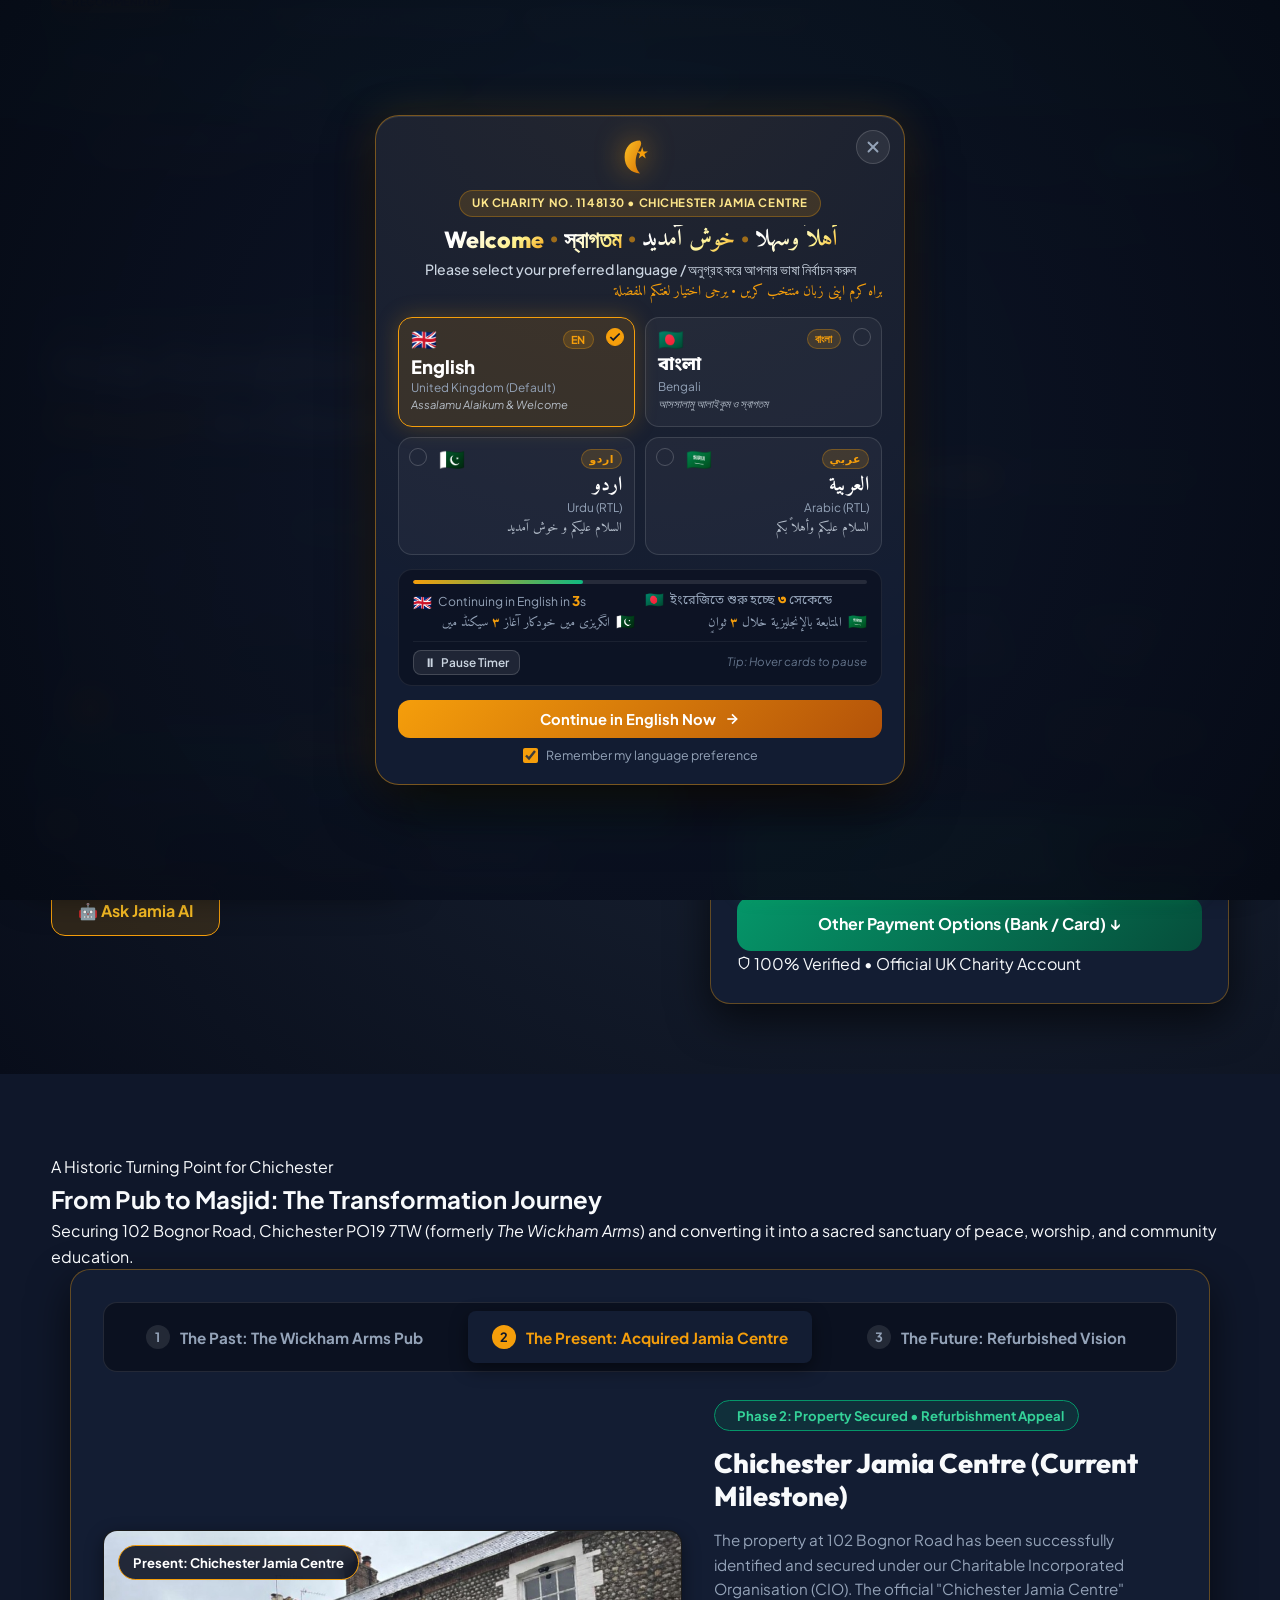
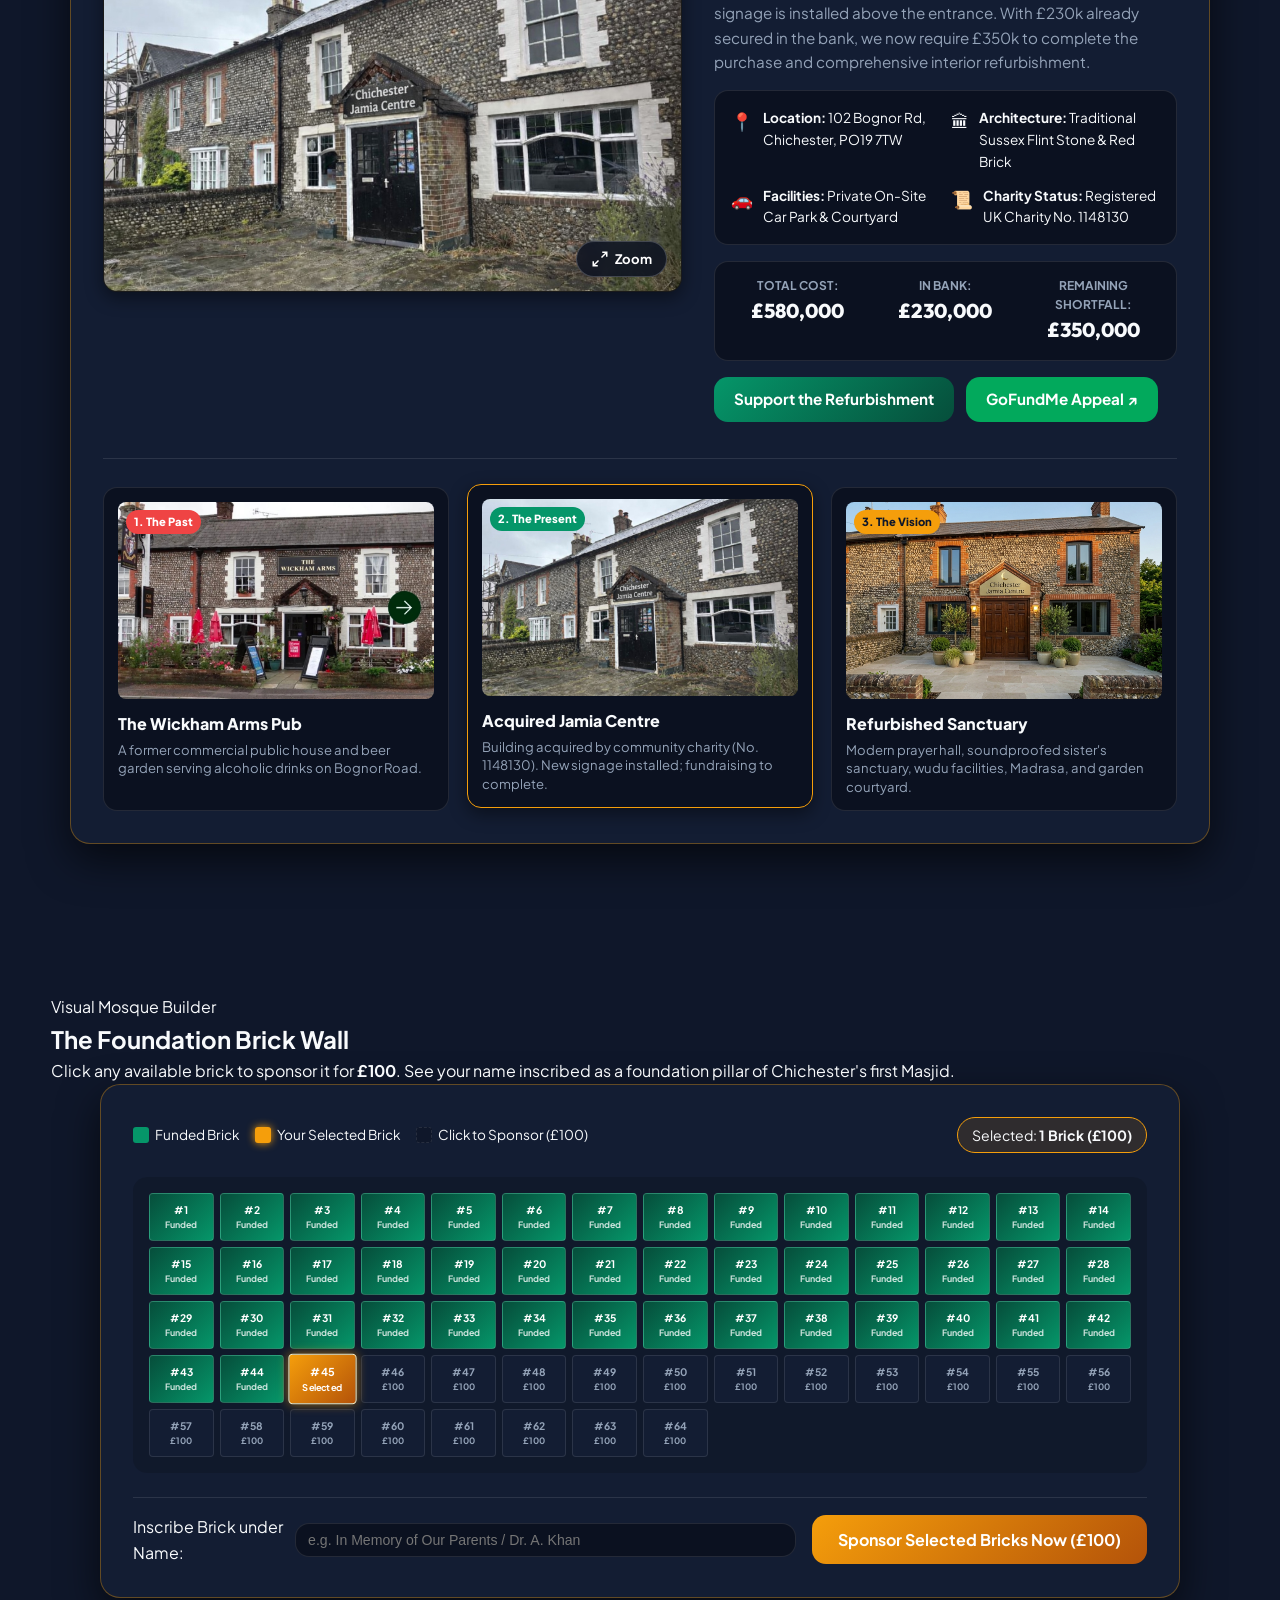
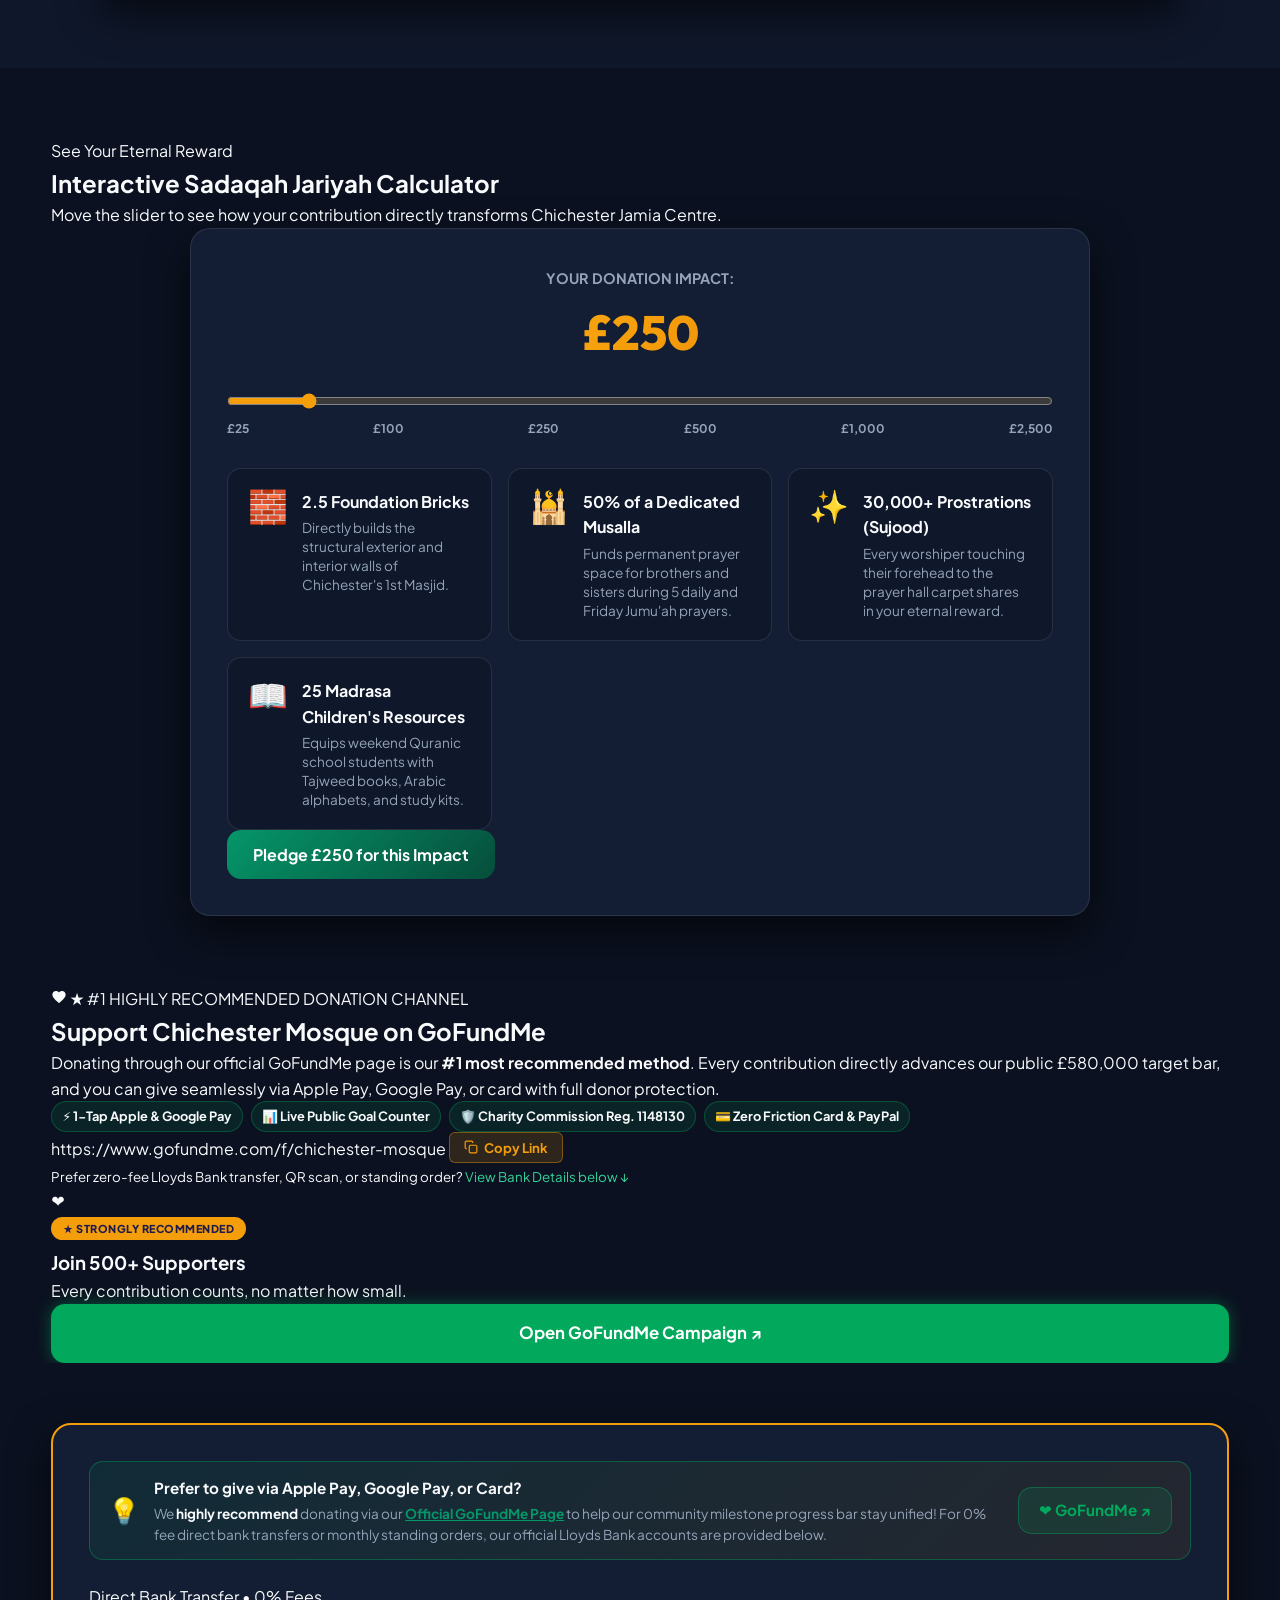
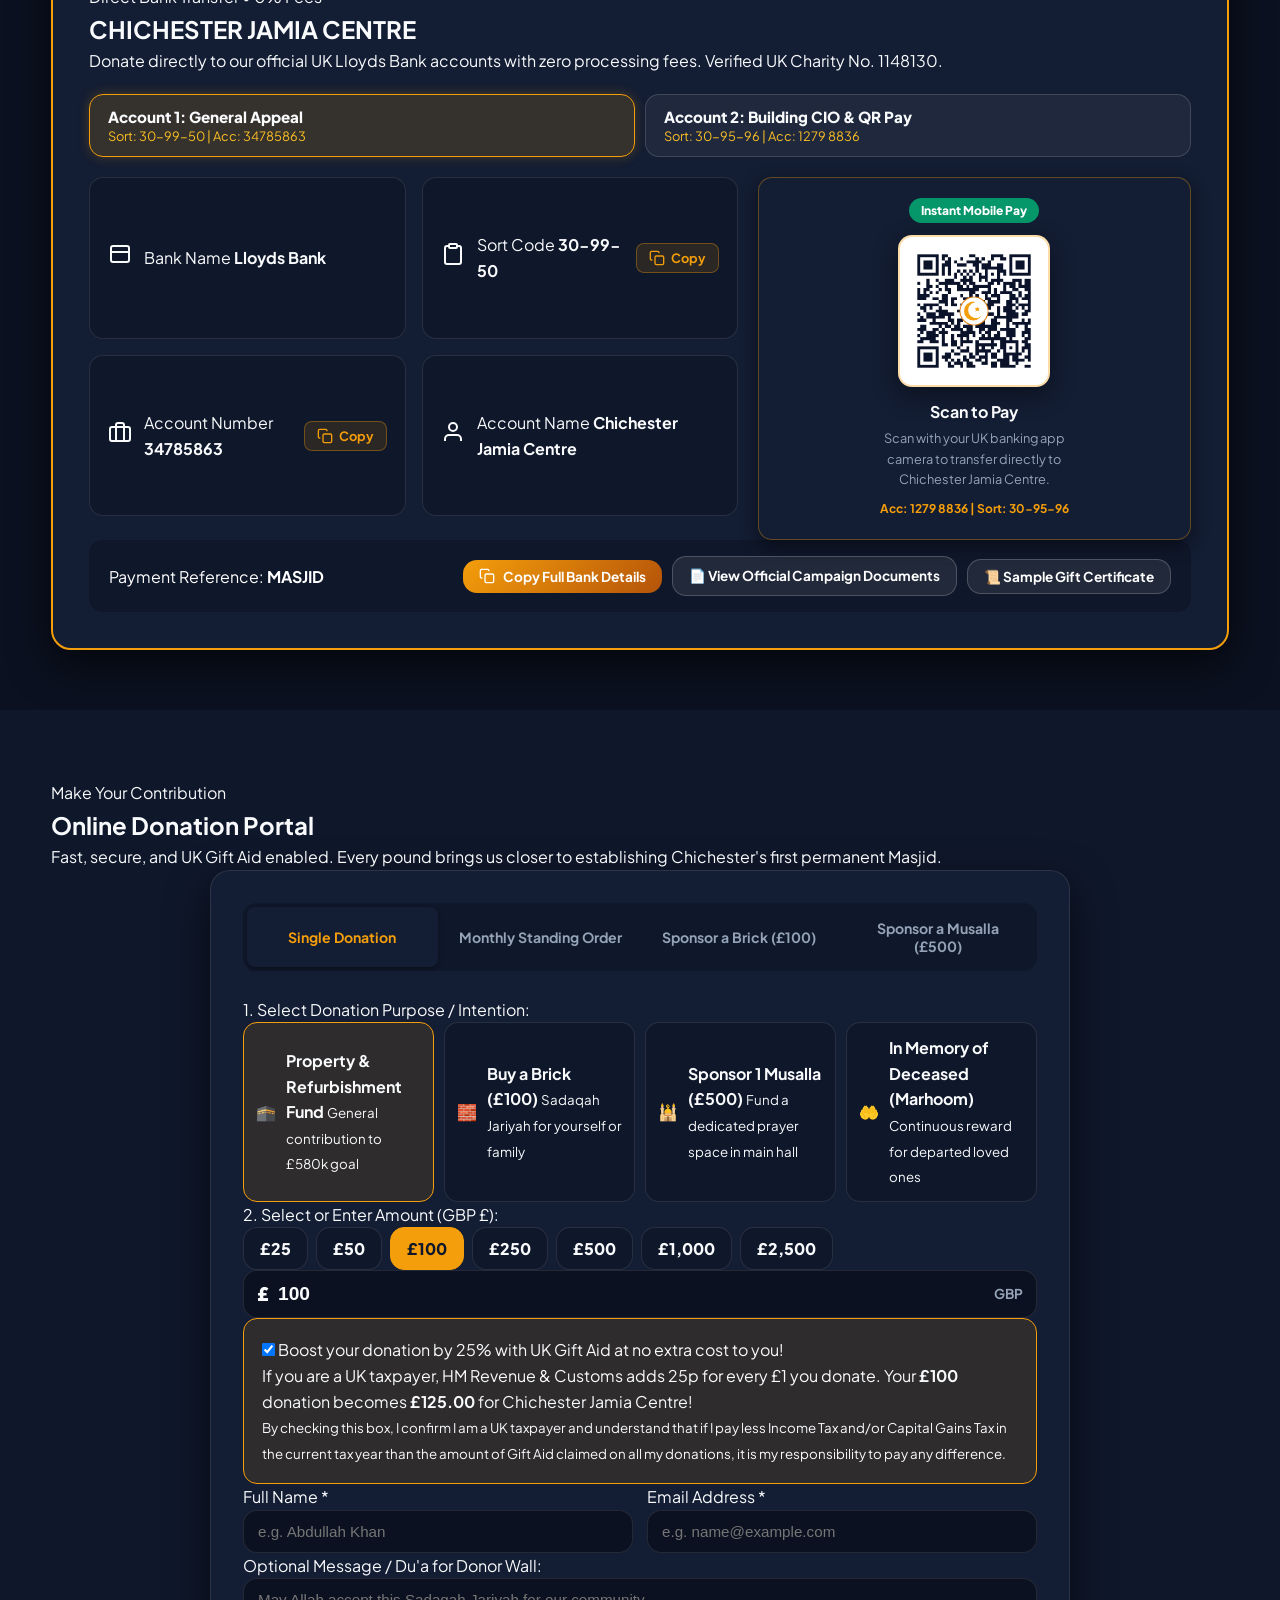
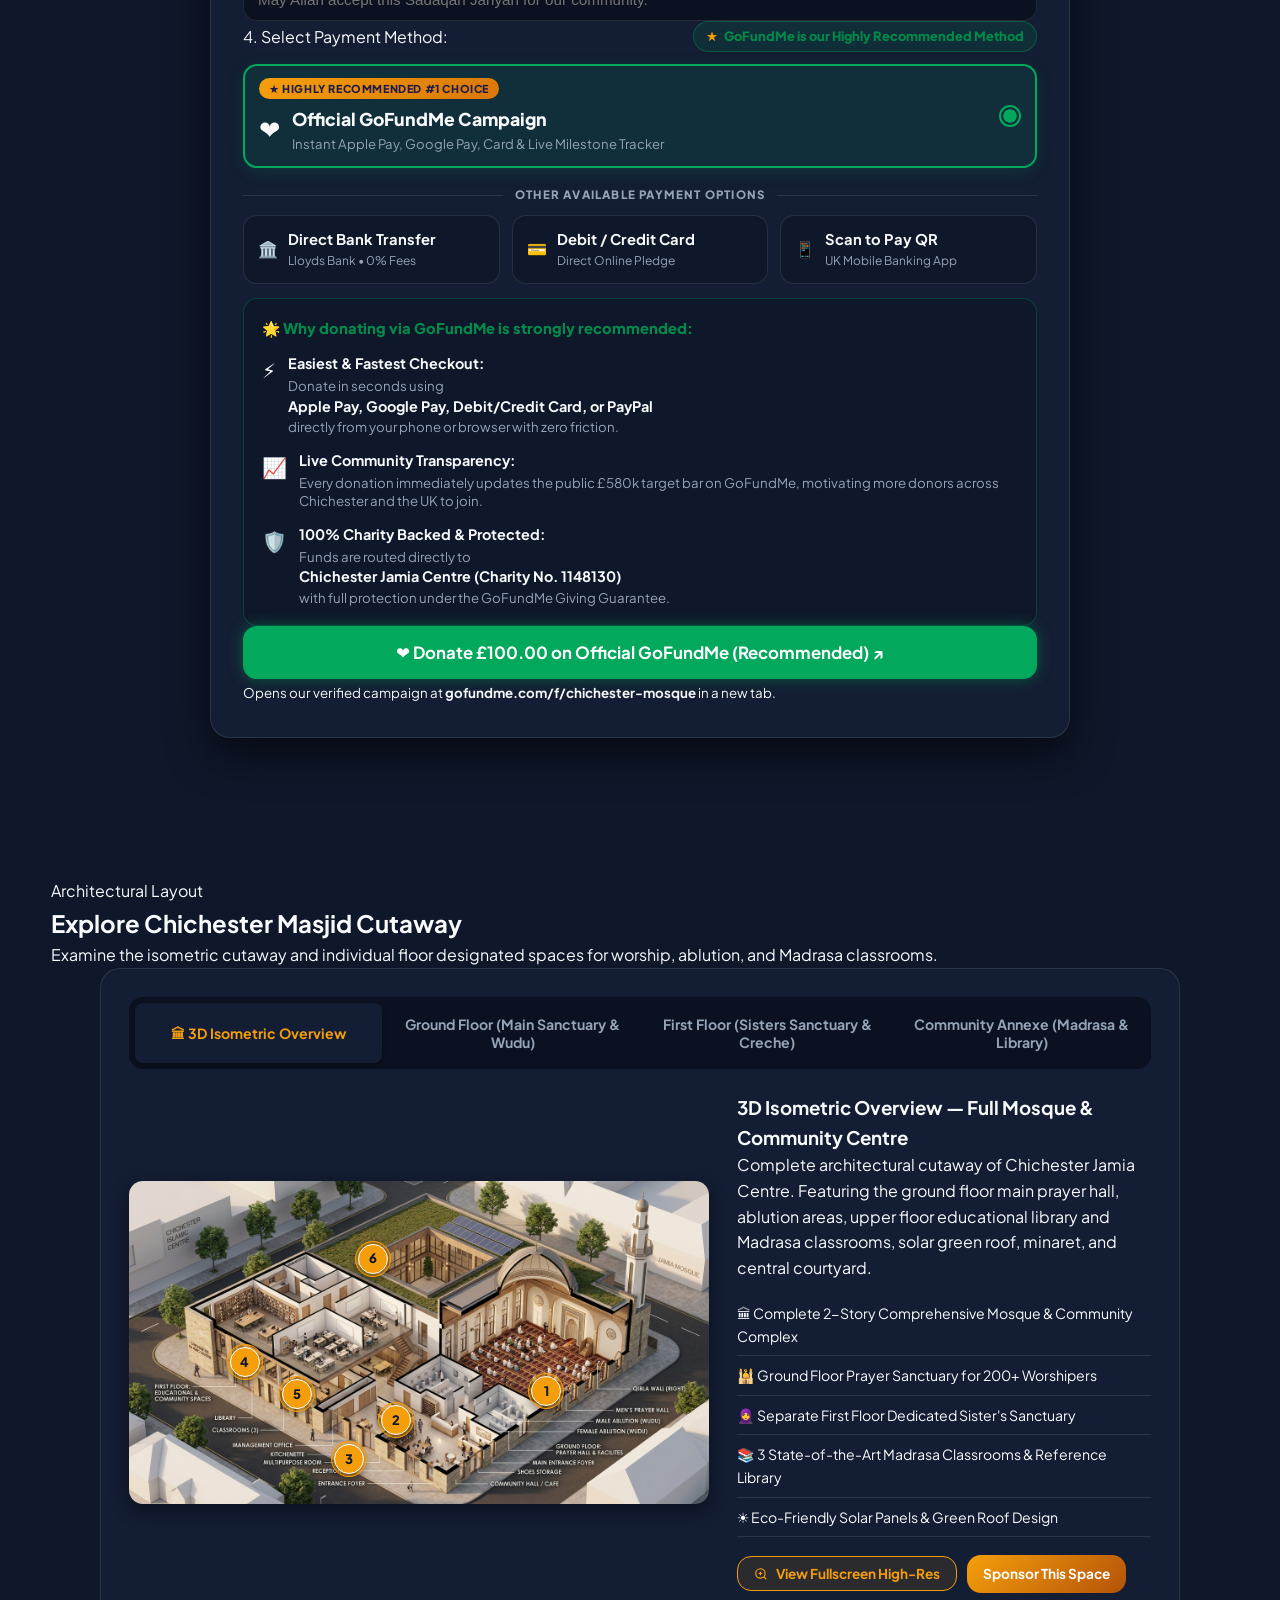
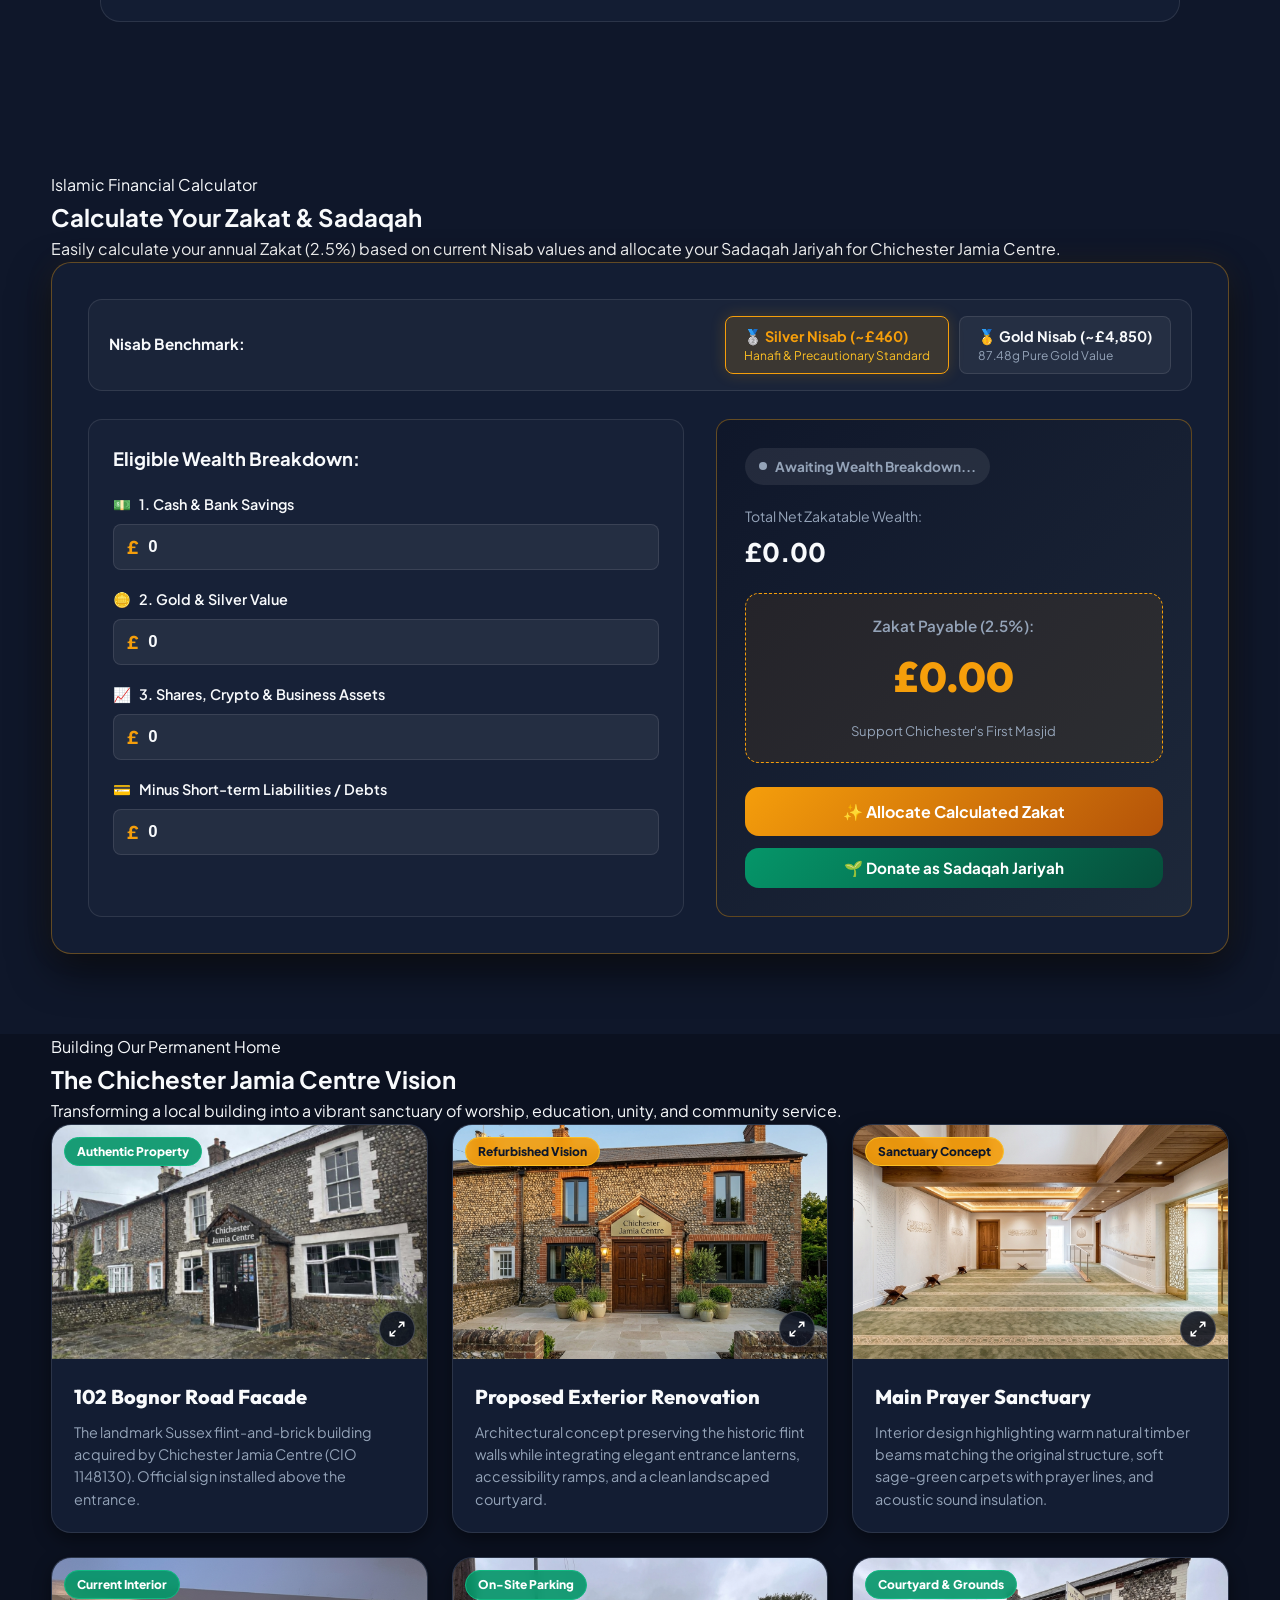
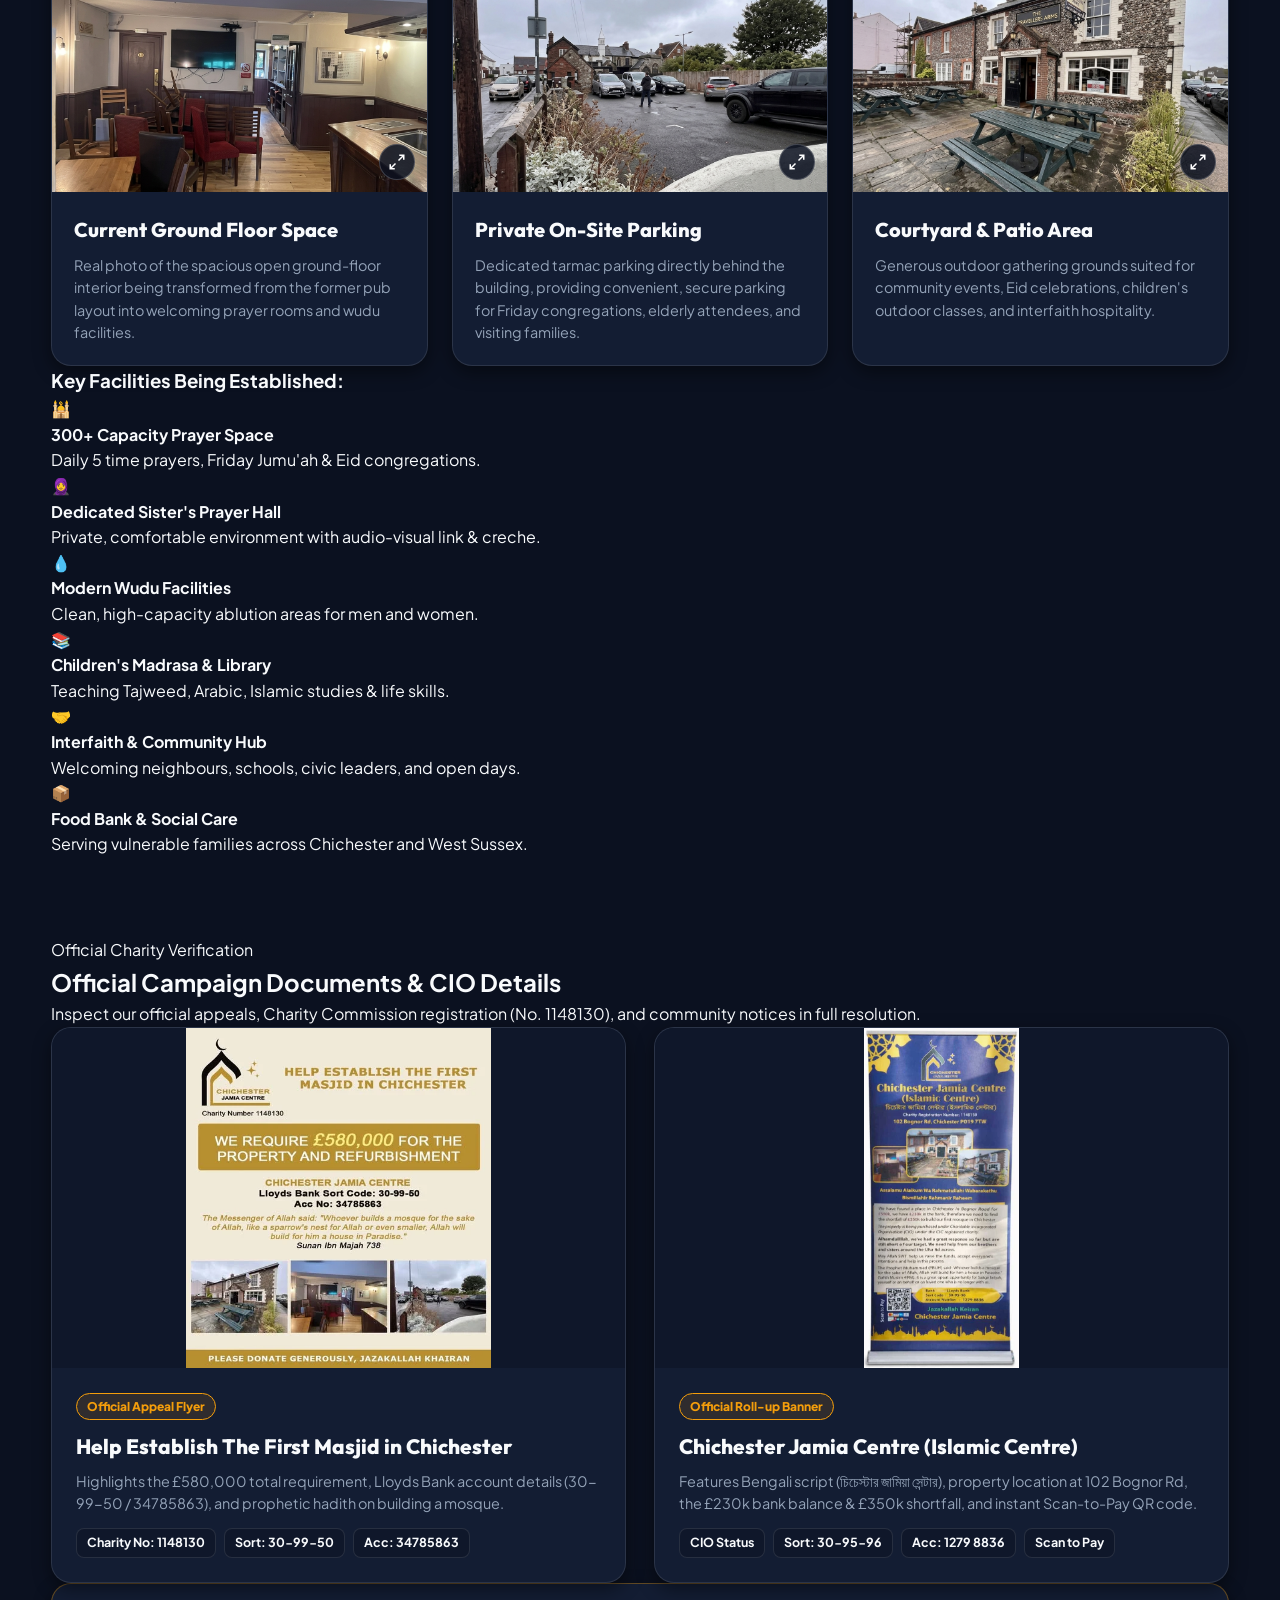
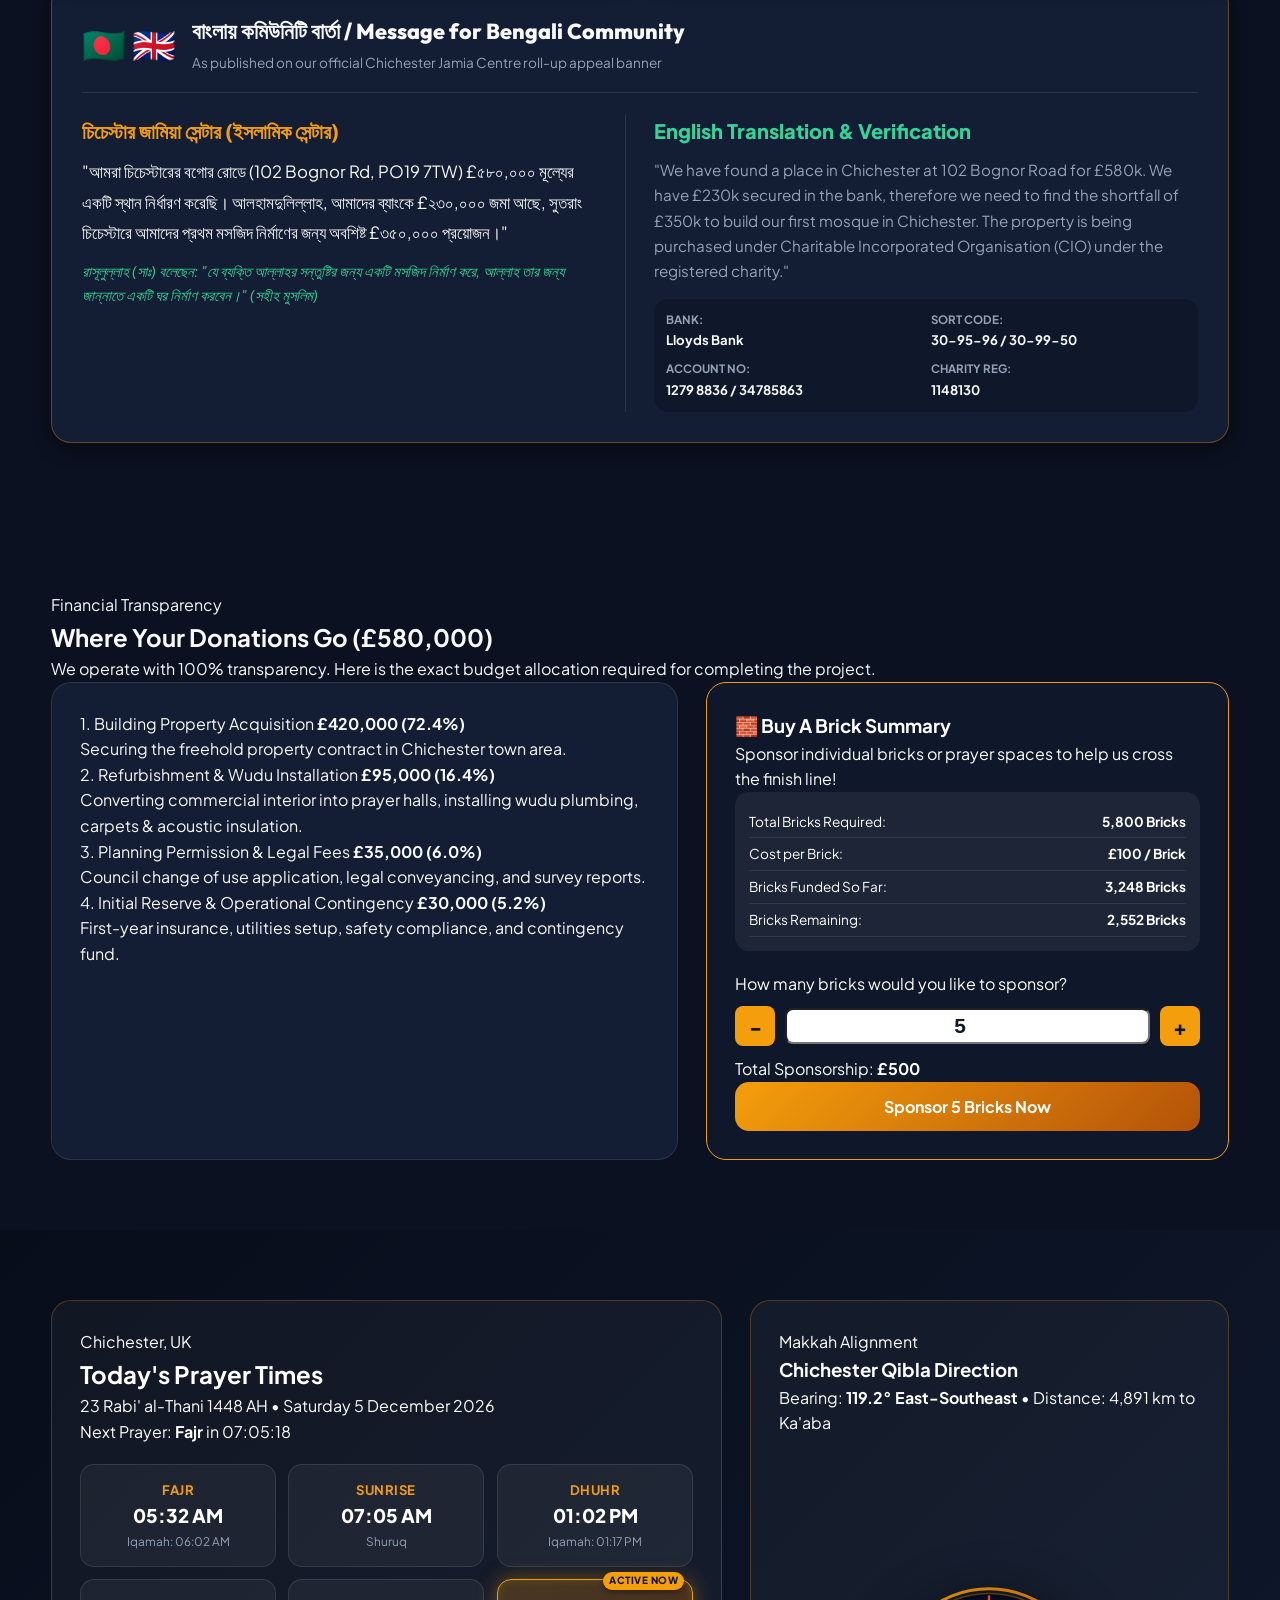
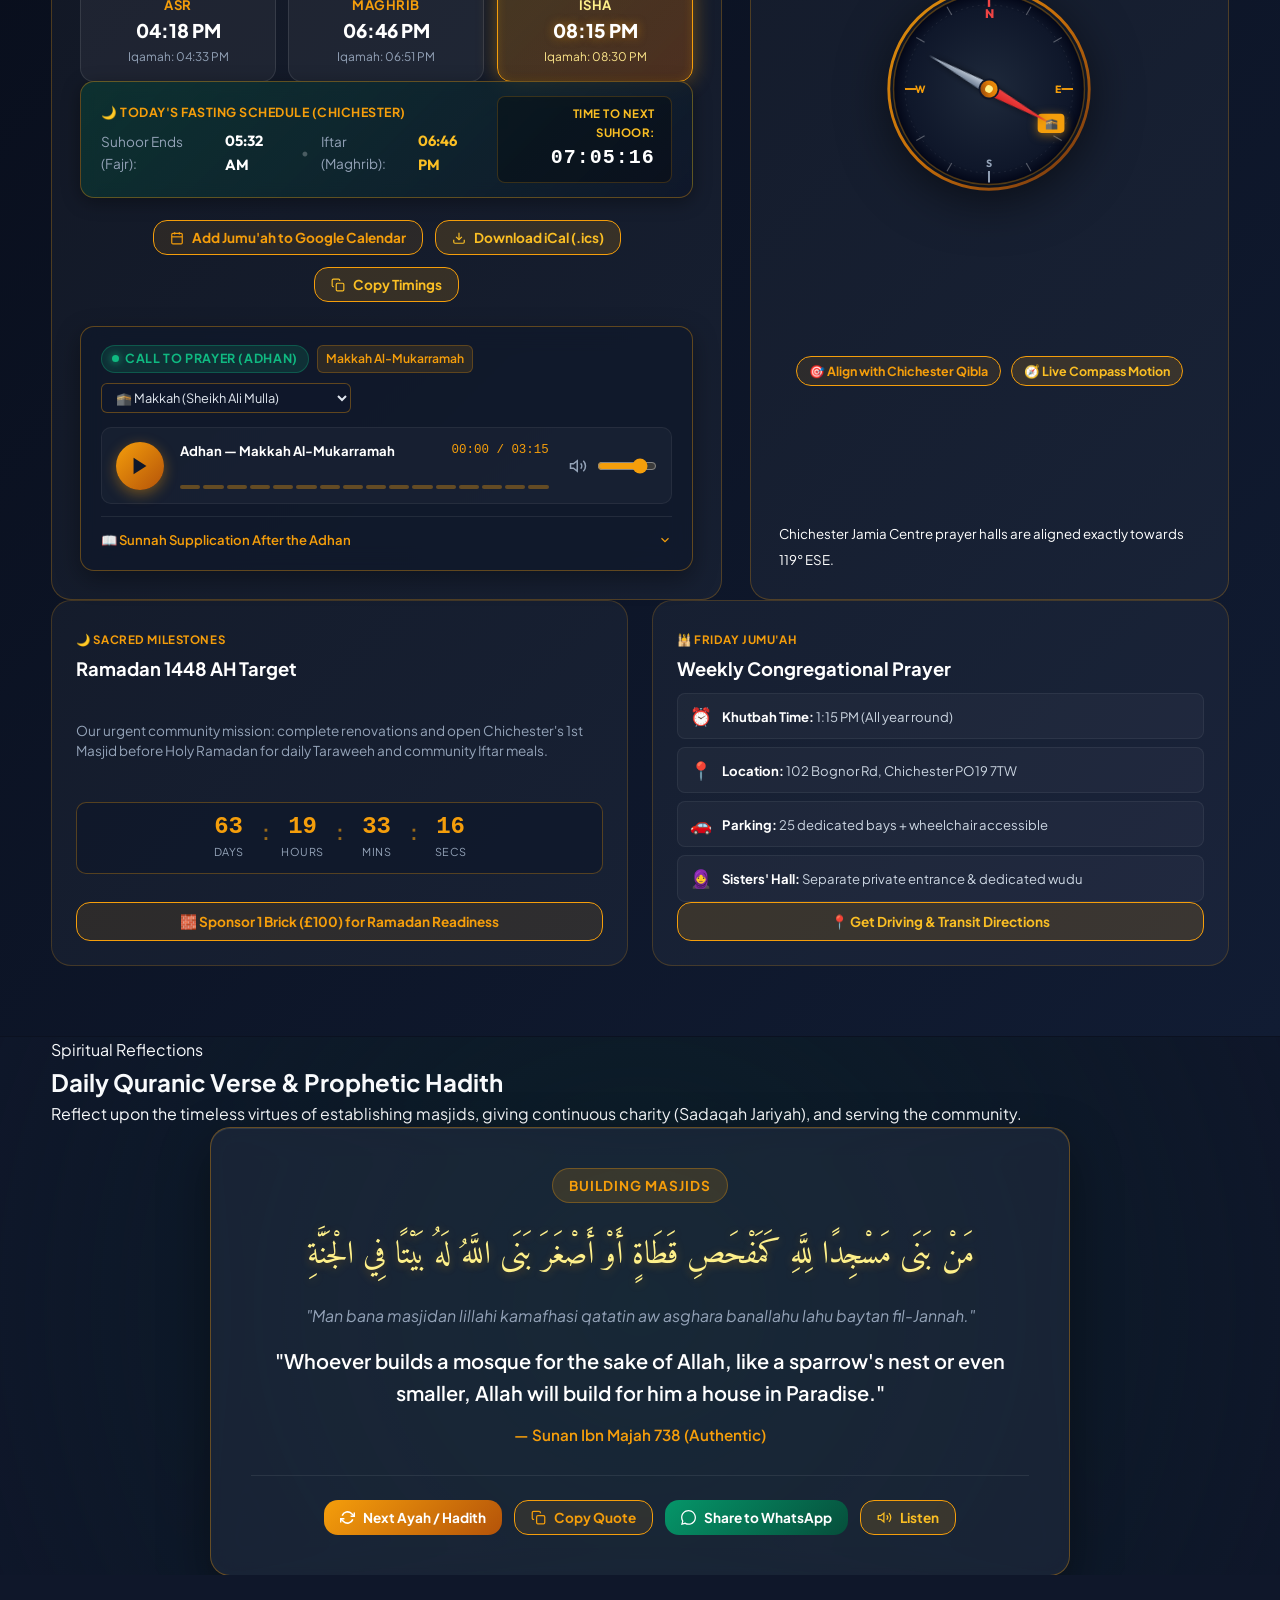
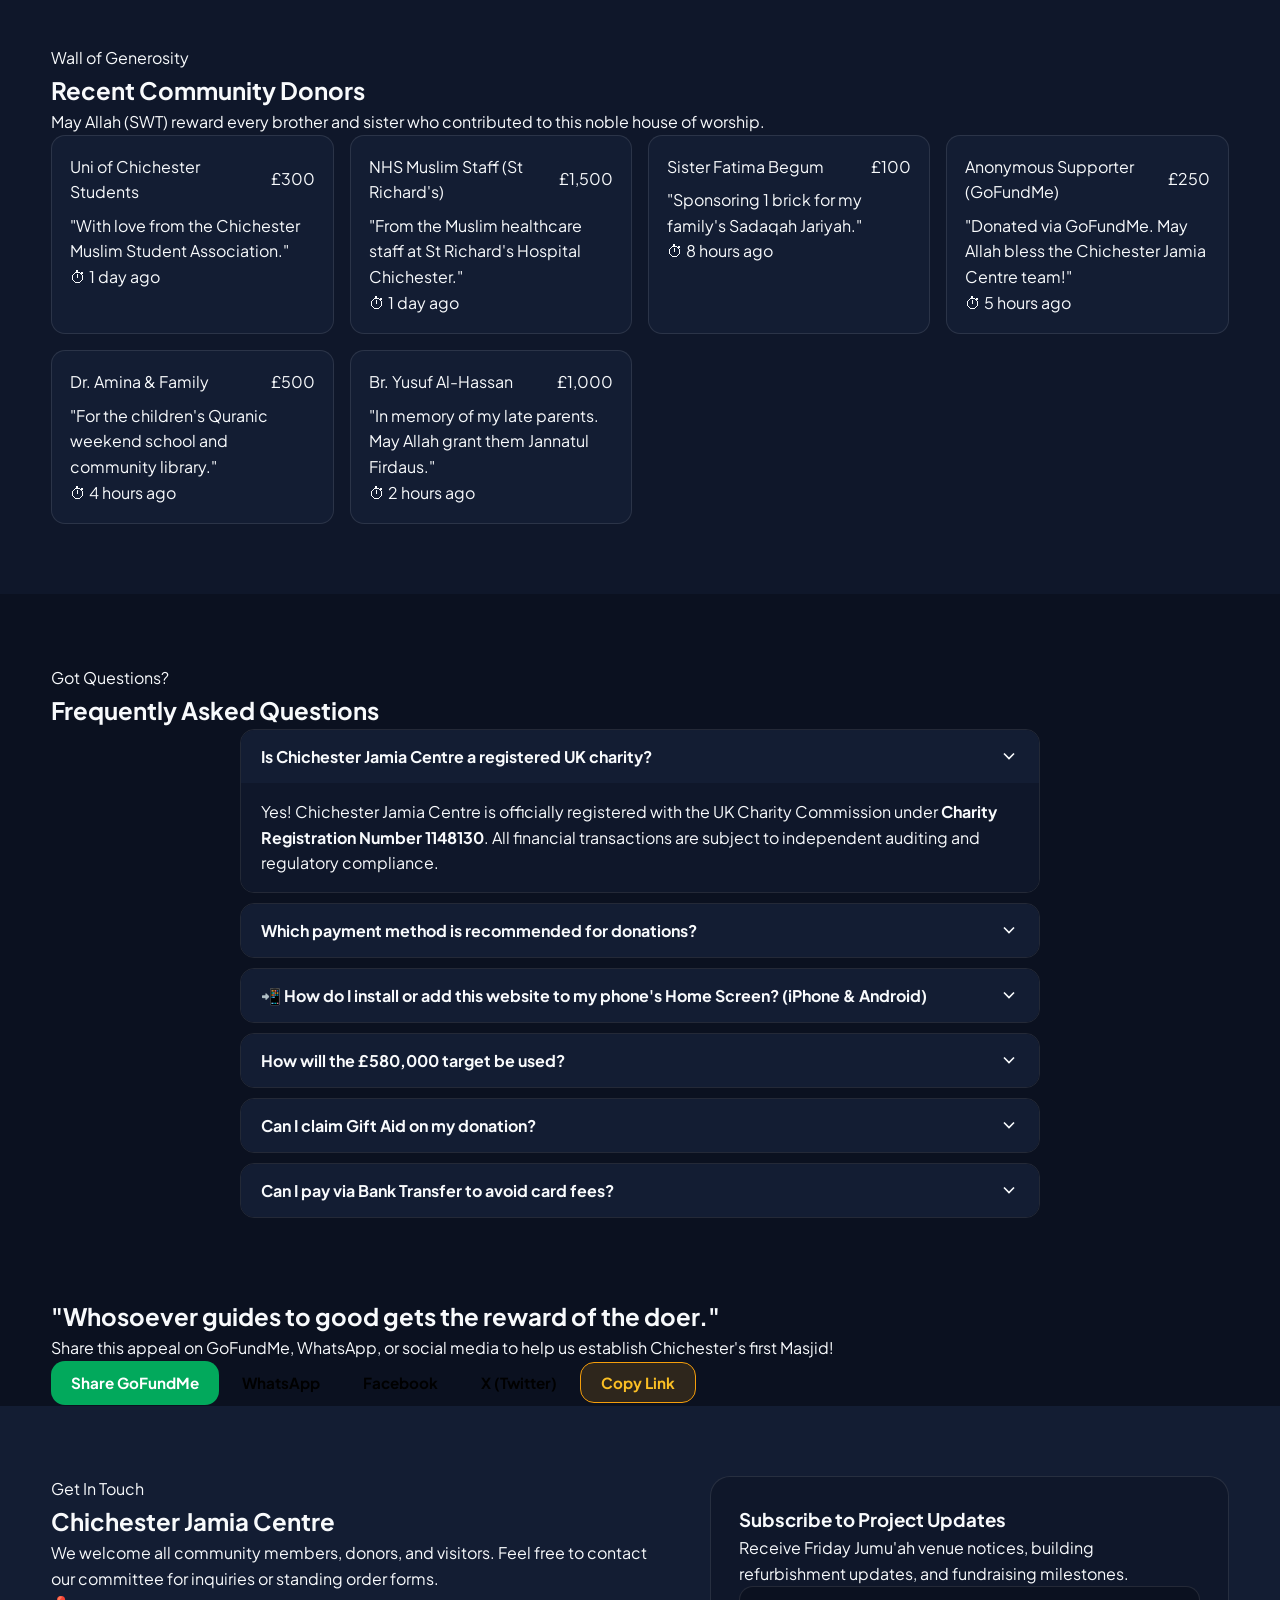
==== index.html @ 5a421b86 "Elevate SEO, header layout alignment, tactile copy feedback, and PWA cache" ====
<!DOCTYPE html>
<html lang="en" data-theme="dark">

<head>
  <meta charset="UTF-8" />
  <meta name="viewport" content="width=device-width, initial-scale=1.0, maximum-scale=5.0, user-scalable=yes" />
  <title>Help Establish the First Masjid in Chichester | Chichester Jamia Centre</title>
  <meta name="description"
    content="Chichester Jamia Centre (Charity No: 1148130) is raising £580,000 to establish the first permanent Masjid & Islamic Community Centre in Chichester, West Sussex. Interactive brick builder, Zakat calculator, AI Assistant & GoFundMe." />
  <meta name="keywords"
    content="Chichester Masjid, Chichester Jamia Centre, Mosque Chichester, GoFundMe Chichester Mosque, Islamic Fundraising UK, Sadaqah Jariyah, Charity 1148130, AI Assistant" />

  <!-- Canonical URL -->
  <link rel="canonical" href="https://abrdabrd.github.io/" />

  <!-- Open Graph / Social Media -->
  <meta property="og:title" content="Help Establish the First Masjid in Chichester — Chichester Jamia Centre" />
  <meta property="og:description"
    content="We require £580,000 for the property and refurbishment of Chichester's first official Masjid and Community Hub. Charity Reg No. 1148130." />
  <meta property="og:image" content="https://abrdabrd.github.io/assets/real_building_jamia.jpg" />
  <meta property="og:url" content="https://abrdabrd.github.io/" />
  <meta property="og:type" content="website" />
  <meta property="og:site_name" content="Chichester Jamia Centre" />
  <meta property="og:locale" content="en_GB" />
  <meta property="og:locale:alternate" content="ar_SA" />
  <meta property="og:locale:alternate" content="bn_BD" />
  <meta property="og:locale:alternate" content="ur_PK" />

  <!-- Twitter Card -->
  <meta name="twitter:card" content="summary_large_image" />
  <meta name="twitter:title" content="Help Establish the First Masjid in Chichester | Chichester Jamia Centre" />
  <meta name="twitter:description" content="Chichester Jamia Centre (Charity No: 1148130) is raising £580,000 to purchase and renovate 102 Bognor Rd into Chichester's first permanent Masjid & Islamic Community Hub." />
  <meta name="twitter:image" content="https://abrdabrd.github.io/assets/real_building_jamia.jpg" />

  <!-- Schema.org JSON-LD Structured Data Graph -->
  <script type="application/ld+json">
  {
    "@context": "https://schema.org",
    "@graph": [
      {
        "@type": "NonprofitOrganization",
        "@id": "https://abrdabrd.github.io/#organization",
        "name": "Chichester Jamia Centre",
        "alternateName": [
          "Chichester Mosque",
          "Chichester Masjid",
          "مسجد تشيتشستر",
          "চিচেস্টার জামিয়া সেন্টার",
          "چیچسٹر جامع مسجد"
        ],
        "url": "https://abrdabrd.github.io/",
        "logo": "https://abrdabrd.github.io/assets/real_qr_code.png",
        "image": "https://abrdabrd.github.io/assets/real_building_jamia.jpg",
        "description": "Registered Charity (CIO No. 1148130) dedicated to establishing the first permanent Masjid and Islamic Community Centre in Chichester, West Sussex, UK.",
        "taxID": "1148130",
        "identifier": "1148130",
        "address": {
          "@type": "PostalAddress",
          "streetAddress": "102 Bognor Road",
          "addressLocality": "Chichester",
          "addressRegion": "West Sussex",
          "postalCode": "PO19 7TW",
          "addressCountry": "GB"
        },
        "sameAs": [
          "https://www.gofundme.com/f/chichester-mosque",
          "https://register-of-charities.charitycommission.gov.uk/charity-search/-/charity-details/5026219"
        ],
        "potentialAction": {
          "@type": "DonateAction",
          "target": {
            "@type": "EntryPoint",
            "urlTemplate": "https://www.gofundme.com/f/chichester-mosque",
            "inLanguage": ["en", "ar", "bn", "ur"]
          },
          "recipient": {
            "@id": "https://abrdabrd.github.io/#organization"
          }
        }
      },
      {
        "@type": "Mosque",
        "@id": "https://abrdabrd.github.io/#place",
        "name": "Chichester Jamia Centre & Mosque",
        "alternateName": "The First Masjid in Chichester",
        "address": {
          "@type": "PostalAddress",
          "streetAddress": "102 Bognor Road",
          "addressLocality": "Chichester",
          "addressRegion": "West Sussex",
          "postalCode": "PO19 7TW",
          "addressCountry": "GB"
        },
        "geo": {
          "@type": "GeoCoordinates",
          "latitude": 50.8322,
          "longitude": -0.7681
        },
        "url": "https://abrdabrd.github.io/",
        "telephone": "+447956488330",
        "email": "chichesterjamiacentre@gmail.com",
        "containedInPlace": {
          "@type": "AdministrativeArea",
          "name": "West Sussex"
        }
      },
      {
        "@type": "WebSite",
        "@id": "https://abrdabrd.github.io/#website",
        "url": "https://abrdabrd.github.io/",
        "name": "Chichester Jamia Centre",
        "publisher": {
          "@id": "https://abrdabrd.github.io/#organization"
        },
        "inLanguage": ["en", "ar", "bn", "ur"]
      }
    ]
  }
  </script>

  <!-- Progressive Web App (PWA) Meta & Manifest -->
  <link rel="manifest" href="manifest.json" />
  <meta name="apple-mobile-web-app-capable" content="yes" />
  <meta name="apple-mobile-web-app-status-bar-style" content="black-translucent" />
  <meta name="apple-mobile-web-app-title" content="Chichester Masjid" />
  <link rel="apple-touch-icon" href="assets/real_qr_code.png" />

  <!-- Theme Color for Mobile Browsers -->
  <meta name="theme-color" content="#064e3b" />

  <!-- Google Fonts -->
  <link rel="preconnect" href="https://fonts.googleapis.com">
  <link rel="preconnect" href="https://fonts.gstatic.com" crossorigin>
  <link
    href="https://fonts.googleapis.com/css2?family=Amiri:ital,wght@0,400;0,700;1,400&family=Noto+Sans+Arabic:wght@400;500;600;700&family=Noto+Sans+Bengali:wght@400;500;600;700&family=Outfit:wght@300;400;500;600;700;800&family=Plus+Jakarta+Sans:wght@400;500;600;700;800&display=swap"
    rel="stylesheet">

  <!-- Main Stylesheet -->
  <link rel="stylesheet" href="style.css?v=9" />
  <style>
    /* Critical fallback for Language Splash to prevent any unstyled layout shift */
    .lang-splash-overlay {
      position: fixed;
      inset: 0;
      background: radial-gradient(circle at center, rgba(15, 23, 42, 0.96) 0%, rgba(6, 11, 22, 0.98) 100%);
      z-index: 999999;
      display: flex;
      align-items: center;
      justify-content: center;
      padding: 16px;
      direction: ltr !important;
    }

    .lang-splash-overlay.hidden {
      display: none !important;
      opacity: 0;
      pointer-events: none;
    }

    .lang-splash-box {
      background: rgba(19, 29, 51, 0.97);
      border: 1px solid rgba(245, 158, 11, 0.45);
      border-radius: 24px;
      padding: 20px 22px 18px;
      text-align: center;
      max-width: 530px;
      width: 100%;
      max-height: min(92vh, 680px);
      overflow-x: hidden;
      overflow-y: auto;
      scrollbar-width: thin;
      scrollbar-color: rgba(245, 158, 11, 0.3) transparent;
      direction: ltr !important;
      position: relative;
      box-sizing: border-box;
    }

    .lang-emblem-wrap {
      width: 44px;
      height: 44px;
      min-width: 44px;
      min-height: 44px;
      max-width: 44px;
      max-height: 44px;
      margin: 0 auto 4px;
      display: flex;
      align-items: center;
      justify-content: center;
      flex-shrink: 0;
      overflow: hidden;
    }

    .lang-crescent-svg {
      width: 44px !important;
      height: 44px !important;
      max-width: 44px !important;
      max-height: 44px !important;
      display: block;
      flex-shrink: 0;
    }
  </style>
</head>

<body>

  <!-- Scroll Progress Indicator -->
  <div id="scrollProgressBar" class="scroll-progress-bar"></div>

  <!-- ==========================================
       LANGUAGE SELECTION SPLASH SCREEN
  =========================================== -->
  <div id="languageSplash" class="lang-splash-overlay" role="dialog" aria-modal="true"
    aria-labelledby="langSplashTitle">
    <div class="lang-splash-box">
      <!-- Close Button -->
      <button type="button" class="lang-splash-close" id="closeSplashBtn" onclick="selectSplashLanguage('en')"
        aria-label="Close and continue in English">
        <svg width="18" height="18" viewBox="0 0 24 24" fill="none" stroke="currentColor" stroke-width="2.5"
          stroke-linecap="round">
          <line x1="18" y1="6" x2="6" y2="18"></line>
          <line x1="6" y1="6" x2="18" y2="18"></line>
        </svg>
      </button>

      <!-- Mosque Emblem & Charity Badge -->
      <div class="lang-splash-header-badge">
        <div class="lang-emblem-wrap">
          <svg class="lang-crescent-svg" width="44" height="44" viewBox="0 0 100 100" fill="none"
            xmlns="http://www.w3.org/2000/svg">
            <path d="M50 10 C30 10 15 25 15 48 C15 70 30 85 50 85 C40 75 38 60 42 45 C46 30 58 18 50 10 Z"
              fill="url(#splashGoldGrad)" />
            <path d="M55 25 L58 35 L68 35 L60 41 L63 51 L55 45 L47 51 L50 41 L42 35 L52 35 Z" fill="#F59E0B" />
            <defs>
              <linearGradient id="splashGoldGrad" x1="0%" y1="0%" x2="100%" y2="100%">
                <stop offset="0%" stop-color="#FBBF24" />
                <stop offset="100%" stop-color="#D97706" />
              </linearGradient>
            </defs>
          </svg>
        </div>
        <span class="lang-charity-pill">UK Charity No. 1148130 • Chichester Jamia Centre</span>
      </div>

      <!-- Multilingual Headline -->
      <h2 id="langSplashTitle" class="lang-splash-title">
        <span class="title-en">Welcome</span> <span class="title-sep">•</span>
        <span class="title-bn">স্বাগতম</span> <span class="title-sep">•</span>
        <span class="title-ur">خوش آمدید</span> <span class="title-sep">•</span>
        <span class="title-ar">أهلاً وسهلاً</span>
      </h2>

      <!-- Subtitle Prompt -->
      <p class="lang-timer-prompt">
        Please select your preferred language / অনুগ্রহ করে আপনার ভাষা নির্বাচন করুন<br>
        <span class="prompt-sub-rtl" dir="rtl">براہ کرم اپنی زبان منتخب کریں • يرجى اختيار لغتكم المفضلة</span>
      </p>

      <!-- Language Cards Grid -->
      <div class="lang-cards-grid" id="langCardsGrid">
        <!-- English Card -->
        <button type="button" class="lang-card" data-lang="en" onclick="selectSplashLanguage('en')"
          aria-label="Select English">
          <div class="lang-card-top">
            <span class="lang-flag-badge">🇬🇧</span>
            <span class="lang-code-pill">EN</span>
          </div>
          <div class="lang-card-body">
            <div class="lang-native-name">English</div>
            <div class="lang-sub-name">United Kingdom (Default)</div>
            <div class="lang-greeting-preview">Assalamu Alaikum &amp; Welcome</div>
          </div>
          <div class="lang-card-check">
            <svg width="14" height="14" viewBox="0 0 24 24" fill="none" stroke="currentColor" stroke-width="3">
              <polyline points="20 6 9 17 4 12" />
            </svg>
          </div>
        </button>

        <!-- Bengali Card -->
        <button type="button" class="lang-card" data-lang="bn" onclick="selectSplashLanguage('bn')"
          aria-label="বাংলা নির্বাচন করুন">
          <div class="lang-card-top">
            <span class="lang-flag-badge">🇧🇩</span>
            <span class="lang-code-pill">বাংলা</span>
          </div>
          <div class="lang-card-body">
            <div class="lang-native-name">বাংলা</div>
            <div class="lang-sub-name">Bengali</div>
            <div class="lang-greeting-preview">আসসালামু আলাইকুম ও স্বাগতম</div>
          </div>
          <div class="lang-card-check">
            <svg width="14" height="14" viewBox="0 0 24 24" fill="none" stroke="currentColor" stroke-width="3">
              <polyline points="20 6 9 17 4 12" />
            </svg>
          </div>
        </button>

        <!-- Urdu Card -->
        <button type="button" class="lang-card lang-card-rtl" data-lang="ur" onclick="selectSplashLanguage('ur')"
          aria-label="اردو منتخب کریں">
          <div class="lang-card-top">
            <span class="lang-flag-badge">🇵🇰</span>
            <span class="lang-code-pill">اردو</span>
          </div>
          <div class="lang-card-body" dir="rtl">
            <div class="lang-native-name">اردو</div>
            <div class="lang-sub-name">Urdu (RTL)</div>
            <div class="lang-greeting-preview">السلام علیکم و خوش آمدید</div>
          </div>
          <div class="lang-card-check">
            <svg width="14" height="14" viewBox="0 0 24 24" fill="none" stroke="currentColor" stroke-width="3">
              <polyline points="20 6 9 17 4 12" />
            </svg>
          </div>
        </button>

        <!-- Arabic Card -->
        <button type="button" class="lang-card lang-card-rtl" data-lang="ar" onclick="selectSplashLanguage('ar')"
          aria-label="اختر العربية">
          <div class="lang-card-top">
            <span class="lang-flag-badge">🇸🇦</span>
            <span class="lang-code-pill">عربي</span>
          </div>
          <div class="lang-card-body" dir="rtl">
            <div class="lang-native-name">العربية</div>
            <div class="lang-sub-name">Arabic (RTL)</div>
            <div class="lang-greeting-preview">السلام عليكم وأهلاً بكم</div>
          </div>
          <div class="lang-card-check">
            <svg width="14" height="14" viewBox="0 0 24 24" fill="none" stroke="currentColor" stroke-width="3">
              <polyline points="20 6 9 17 4 12" />
            </svg>
          </div>
        </button>
      </div>

      <!-- Synchronized Multilingual Countdown Bar & Notice -->
      <div class="lang-splash-timer-wrap">
        <div class="lang-timer-bar-track">
          <div id="langTimerBarFill" class="lang-timer-bar-fill"></div>
        </div>

        <div class="lang-timer-sync-grid">
          <div class="lang-timer-item en-item">
            <span class="lang-timer-flag">🇬🇧</span>
            <span class="lang-timer-text">Continuing in English in <strong id="langTimer"
                class="lang-timer-count lang-num-en">8</strong>s</span>
          </div>
          <div class="lang-timer-item bn-item">
            <span class="lang-timer-flag">🇧🇩</span>
            <span class="lang-timer-text">ইংরেজিতে শুরু হচ্ছে <strong id="langTimerBn"
                class="lang-timer-count lang-num-bn">৮</strong> সেকেন্ডে</span>
          </div>
          <div class="lang-timer-item ur-item" dir="rtl">
            <span class="lang-timer-flag">🇵🇰</span>
            <span class="lang-timer-text">انگریزی میں خودکار آغاز <strong id="langTimerUr"
                class="lang-timer-count lang-num-ur">۸</strong> سیکنڈ میں</span>
          </div>
          <div class="lang-timer-item ar-item" dir="rtl">
            <span class="lang-timer-flag">🇸🇦</span>
            <span class="lang-timer-text">المتابعة بالإنجليزية خلال <strong id="langTimerAr"
                class="lang-timer-count lang-num-ar">٨</strong> ثوانٍ</span>
          </div>
        </div>

        <div class="lang-timer-controls">
          <button type="button" id="langPauseBtn" class="lang-pause-btn" onclick="toggleSplashTimerPause()"
            aria-label="Pause countdown timer">
            <span id="langPauseIcon">⏸</span> <span id="langPauseLabel">Pause Timer</span>
          </button>
          <span id="langHoverHint" class="lang-hover-hint">Tip: Hover cards to pause</span>
        </div>
      </div>

      <!-- Modal Bottom Actions -->
      <div class="lang-splash-footer">
        <button type="button" class="btn btn-gold btn-continue-en" onclick="selectSplashLanguage('en')">
          <span>Continue in English Now</span>
          <svg width="16" height="16" viewBox="0 0 24 24" fill="none" stroke="currentColor" stroke-width="2.5">
            <line x1="5" y1="12" x2="19" y2="12"></line>
            <polyline points="12 5 19 12 12 19"></polyline>
          </svg>
        </button>

        <label class="lang-remember-toggle">
          <input type="checkbox" id="langRememberChoice" checked />
          <span>Remember my language preference</span>
        </label>
      </div>
    </div>
  </div>

  <!-- Top Announcement Bar -->
  <div class="announcement-bar">
    <div class="container ann-content">
      <div class="ann-left">
        <span class="badge-charity">
          <svg width="14" height="14" viewBox="0 0 24 24" fill="none" stroke="currentColor" stroke-width="2.5">
            <path d="M12 22s8-4 8-10V5l-8-3-8 3v7c0 6 8 10 8 10z" />
          </svg>
          UK Charity No. 1148130 • CIO
        </span>
        <span class="jumuah-pill">
          📍 102 Bognor Rd, Chichester PO19 7TW
        </span>
        <span class="jumuah-pill desktop-only">
          🕌 Jumu'ah: <strong id="nextJumuahTimer">Friday 1:15 PM</strong>
        </span>
      </div>

      <p class="ann-text">🕋 <strong>Historic Appeal:</strong> Converting The Wickham Arms into Chichester's 1st Masjid.
        Goal: £580k</p>

      <div class="ann-actions">
        <!-- Google Translate Widget -->
        <div id="google_translate_element" class="google-translate-container"></div>
        <script type="text/javascript">
          function googleTranslateElementInit() {
            new google.translate.TranslateElement({
              pageLanguage: 'en',
              includedLanguages: 'en,bn,ur,ar,hi',
              autoDisplay: false
            }, 'google_translate_element');
            if (typeof window.onGoogleTranslateReady === 'function') {
              window.onGoogleTranslateReady();
            }
          }
        </script>
        <script type="text/javascript"
          src="https://translate.google.com/translate_a/element.js?cb=googleTranslateElementInit"></script>

        <!-- Quick Language Switcher Trigger -->
        <button id="openLangModalBtnAnn" class="btn-top-lang" type="button" onclick="openLanguageModal()"
          title="Select Language / ভাষা / زبان / العربية" aria-label="Language Selector">
          <svg width="13" height="13" viewBox="0 0 24 24" fill="none" stroke="currentColor" stroke-width="2.2">
            <circle cx="12" cy="12" r="10" />
            <path d="M2 12h20" />
            <path d="M12 2a15.3 15.3 0 0 1 4 10 15.3 15.3 0 0 1-4 10 15.3 15.3 0 0 1-4-10 15.3 15.3 0 0 1 4-10z" />
          </svg>
          <span id="activeLangLabel">Language</span>
        </button>

        <!-- Currency Selector -->
        <div class="currency-selector-mini">
          <label for="currencySelect">Currency:</label>
          <select id="currencySelect" aria-label="Currency Selector">
            <option value="GBP" selected>GBP (£)</option>
            <option value="USD">USD ($)</option>
            <option value="EUR">EUR (€)</option>
            <option value="SAR">SAR (﷼)</option>
            <option value="AED">AED (د.إ)</option>
          </select>
        </div>

        <a href="https://www.gofundme.com/f/chichester-mosque" target="_blank" rel="noopener" class="btn-top-gofundme">
          <svg width="14" height="14" viewBox="0 0 24 24" fill="currentColor">
            <path
              d="M12 21.35l-1.45-1.32C5.4 15.36 2 12.28 2 8.5 2 5.42 4.42 3 7.5 3c1.74 0 3.41.81 4.5 2.09C13.09 3.81 14.76 3 16.5 3 19.58 3 22 5.42 22 8.5c0 3.78-3.4 6.86-8.55 11.54L12 21.35z" />
          </svg>
          GoFundMe
        </a>

        <button id="quickCopyBankTop" class="btn-top-bank" title="Click to copy full Lloyds bank info">
          <svg width="14" height="14" viewBox="0 0 24 24" fill="none" stroke="currentColor" stroke-width="2">
            <rect x="9" y="9" width="13" height="13" rx="2" ry="2"></rect>
            <path d="M5 15H4a2 2 0 0 1-2-2V4a2 2 2 0 0 1 2-2h9a2 2 2 0 0 1 2 2v1"></path>
          </svg>
          Sort: 30-99-50 / Acc: 34785863
        </button>
      </div>
    </div>
  </div>

  <!-- Header / Navigation -->
  <header class="site-header" id="siteHeader">
    <div class="container header-container">
      <a href="#" class="brand-logo">
        <div class="logo-icon-wrap">
          <svg class="crescent-svg" viewBox="0 0 100 100" fill="none" xmlns="http://www.w3.org/2000/svg">
            <path d="M50 10 C30 10 15 25 15 48 C15 70 30 85 50 85 C40 75 38 60 42 45 C46 30 58 18 50 10 Z"
              fill="url(#goldGradient)" />
            <path d="M55 25 L58 35 L68 35 L60 41 L63 51 L55 45 L47 51 L50 41 L42 35 L52 35 Z" fill="#F59E0B" />
            <defs>
              <linearGradient id="goldGradient" x1="0%" y1="0%" x2="100%" y2="100%">
                <stop offset="0%" stop-color="#F59E0B" />
                <stop offset="100%" stop-color="#B45309" />
              </linearGradient>
            </defs>
          </svg>
        </div>
        <div class="brand-text">
          <span class="brand-name">CHICHESTER JAMIA CENTRE</span>
          <span class="brand-tagline">Masjid & Islamic Community Hub</span>
        </div>
      </a>

      <nav class="main-nav" id="mainNav">
        <a href="#transformation" class="nav-link highlight-gold">Pub to Masjid</a>
        <a href="#about" class="nav-link">Vision &amp; Plans</a>
        <a href="#brick-builder" class="nav-link">Brick Builder</a>
        <a href="#target" class="nav-link">£580k Target</a>
        <a href="#documents" class="nav-link">Documents</a>
        <a href="#bank-details" class="nav-link">Bank Info</a>
        <a href="#prayers" class="nav-link">Prayers &amp; Qibla</a>
        <a href="#faq" class="nav-link">FAQs</a>
      </nav>

      <div class="header-cta-group">
        <!-- Dark/Light Theme Toggle -->
        <button id="themeToggleBtn" class="btn-theme-toggle" aria-label="Toggle Dark/Light Mode" title="Toggle Theme">
          <span class="theme-icon-dark">🌙</span>
          <span class="theme-icon-light">☀️</span>
        </button>

        <a href="https://www.gofundme.com/f/chichester-mosque" target="_blank" rel="noopener"
          class="btn btn-gofundme-sm">
          <span class="gfm-heart">❤️</span> GoFundMe
        </a>
        <a href="#donate" class="btn btn-emerald pulse-btn">
          <span>Donate Now</span>
        </a>
        <button class="mobile-toggle" id="mobileToggle" aria-label="Toggle Mobile Menu">
          <span></span><span></span><span></span>
        </button>
      </div>
    </div>
  </header>

  <!-- Mobile Drawer Menu Overlay -->
  <div class="mobile-menu-drawer" id="mobileMenuDrawer">
    <div class="drawer-header">
      <div class="brand-logo">
        <span class="brand-name">CHICHESTER JAMIA CENTRE</span>
      </div>
      <button class="drawer-close" id="closeDrawerBtn">&times;</button>
    </div>
    <div class="drawer-body">
      <div class="drawer-charity-badge">
        <span>Registered UK Charity No. 1148130</span>
      </div>
      <nav class="drawer-nav">
        <a href="#transformation" class="drawer-link highlight-gold">🔄 Pub to Masjid Transformation</a>
        <a href="#about" class="drawer-link">Building Vision & Photo Gallery</a>
        <a href="#floorplan" class="drawer-link">Architectural Floor Plans</a>
        <a href="#brick-builder" class="drawer-link">Interactive Brick Builder</a>
        <a href="#impact-calculator" class="drawer-link">Sadaqah Impact Calculator</a>
        <a href="#target" class="drawer-link">£580,000 Target & Shortfall</a>
        <a href="#documents" class="drawer-link">Official Campaign Documents</a>
        <a href="#gofundme-section" class="drawer-link gfm-link">❤️ GoFundMe Official Page</a>
        <a href="#donate" class="drawer-link">Donate Online & Gift Aid</a>
        <a href="#bank-details" class="drawer-link">Lloyds Bank Details & QR Code</a>
        <a href="#prayers" class="drawer-link">Prayer Times & Qibla Compass</a>
        <a href="#calculator" class="drawer-link">Zakat Calculator</a>
        <a href="#faq" class="drawer-link">Frequently Asked Questions</a>
        <a href="#contact" class="drawer-link">Contact &amp; Location</a>
        <button type="button" id="openPwaModalBtnDrawer" class="drawer-link pwa-drawer-link">📲 Add to Home Screen
          (Install App)</button>
        <button type="button" id="openLangModalBtnDrawer" class="drawer-link lang-drawer-link"
          onclick="openLanguageModal()">🌐 Select Language / ভাষা / زبان / العربية</button>
      </nav>
      <div class="drawer-actions mt-4">
        <button id="openAiChatbotBtnMobile" class="btn btn-gold btn-block btn-lg mb-2">
          <span>🤖 Open Jamia AI Assistant</span>
        </button>
        <a href="https://www.gofundme.com/f/chichester-mosque" target="_blank" rel="noopener"
          class="btn btn-gofundme btn-block btn-lg">
          <span>Donate on GoFundMe</span>
        </a>
      </div>
    </div>
  </div>

  <!-- Hero Section -->
  <section class="hero-section">
    <div class="hero-bg-overlay"></div>
    <div class="container hero-grid">

      <!-- Hero Left Column -->
      <div class="hero-content">
        <div class="hero-badge">
          <span class="hero-badge-dot"></span>
          <span>Historic Appeal: The Wickham Arms Pub → Chichester Jamia Centre</span>
        </div>

        <h1 class="hero-title">
          Help Establish the <span class="gold-text-glow">First Masjid</span> in Chichester
        </h1>

        <p class="hero-description">
          Chichester Jamia Centre (CIO Charity No: 1148130) has secured <strong>102 Bognor Road, PO19 7TW</strong> (the
          former <em>The Wickham Arms</em> pub). We have <strong>£230,000 in the bank</strong> and urgently need the
          remaining <strong>£350,000 shortfall</strong> to complete the freehold acquisition and refurbishment into
          Chichester's first dedicated house of Allah.
        </p>

        <!-- Hadith Card -->
        <div class="hadith-card">
          <div class="hadith-arabic">«مَنْ بَنَى مَسْجِدًا لِلَّهِ كَمَفْحَصِ قَطَاةٍ أَوْ أَصْغَرَ بَنَى اللَّهُ لَهُ
            بَيْتًا فِي الْجَنَّةِ»</div>
          <blockquote class="hadith-quote">
            "Whoever builds a mosque for the sake of Allah, like a sparrow's nest for Allah or even smaller, Allah will
            build for him a house in Paradise."
          </blockquote>
          <div class="hadith-source">— Sunan Ibn Majah 738</div>
        </div>

        <!-- Audio Quranic Recitation & Spiritual Bar -->
        <div class="audio-spiritual-bar mb-4">
          <div class="asb-icon-play" id="btnPlayAudio" title="Play Quranic Recitation">
            <svg class="play-icon" width="18" height="18" viewBox="0 0 24 24" fill="currentColor">
              <polygon points="5 3 19 12 5 21 5 3" />
            </svg>
            <svg class="pause-icon hidden" width="18" height="18" viewBox="0 0 24 24" fill="currentColor">
              <rect x="6" y="4" width="4" height="16" />
              <rect x="14" y="4" width="4" height="16" />
            </svg>
          </div>
          <div class="asb-info">
            <span class="asb-title">Quran Recitation — Surah Al-Baqarah (2:261)</span>
            <span class="asb-sub">"The example of those who spend in the way of Allah is like a seed..."</span>
          </div>
          <audio id="quranAudio" src="https://cdn.islamicfinder.org/quran/audio/128/ar.alafasy/002261.mp3"
            preload="none"></audio>
        </div>

        <!-- Hero Actions -->
        <div class="hero-actions">
          <a href="https://www.gofundme.com/f/chichester-mosque" target="_blank" rel="noopener"
            class="btn btn-gofundme btn-lg glow-gfm hero-gfm-featured">
            <span class="badge-rec-mini">★ Highly Recommended</span>
            <svg class="gfm-logo-icon" width="20" height="20" viewBox="0 0 24 24" fill="currentColor">
              <path
                d="M12 21.35l-1.45-1.32C5.4 15.36 2 12.28 2 8.5 2 5.42 4.42 3 7.5 3c1.74 0 3.41.81 4.5 2.09C13.09 3.81 14.76 3 16.5 3 19.58 3 22 5.42 22 8.5c0 3.78-3.4 6.86-8.55 11.54L12 21.35z" />
            </svg>
            <span>Donate via GoFundMe</span>
          </a>

          <a href="#donate" class="btn btn-gold btn-lg glow-effect">
            <svg width="20" height="20" viewBox="0 0 24 24" fill="none" stroke="currentColor" stroke-width="2">
              <path d="M12 2v20M17 5H9.5a3.5 3.5 0 0 0 0 7h5a3.5 3.5 0 0 1 0 7H6" />
            </svg>
            <span>Other Ways to Give (Bank &amp; Card)</span>
          </a>

          <a href="#brick-builder" class="btn btn-outline-light btn-lg">
            <span>🧱 Build A Brick</span>
          </a>

          <button id="triggerAiChatHero" class="btn btn-glass btn-lg">
            <span>🤖 Ask Jamia AI</span>
          </button>
        </div>
      </div>

      <!-- Hero Right Column: Live Fundraiser Card -->
      <div class="hero-fundraiser-card" id="fundraiserCard">
        <div class="card-glass-header">
          <div class="card-status"><span class="pulse-green"></span> Campaign Active</div>
          <span class="card-reg">Charity Reg: <strong>1148130</strong></span>
        </div>

        <div class="fund-progress-wrap">
          <div class="fund-amount-group">
            <div class="raised-block">
              <span class="fund-label">Total Raised</span>
              <h2 class="raised-value" id="raisedDisplay">£324,850</h2>
            </div>
            <div class="target-block">
              <span class="fund-label">Target Goal</span>
              <h2 class="target-value" id="targetDisplay">£580,000</h2>
            </div>
          </div>

          <!-- Interactive Bar -->
          <div class="progress-bar-outer">
            <div class="progress-bar-inner" id="progressBarFill" style="width: 56%;">
              <span class="progress-percent" id="percentDisplay">56.0%</span>
            </div>
          </div>

          <div class="milestones-row">
            <div class="milestone-item reached">
              <span class="m-dot"></span>
              <span class="m-text">Deposit</span>
            </div>
            <div class="milestone-item reached">
              <span class="m-dot"></span>
              <span class="m-text">Legal Fees</span>
            </div>
            <div class="milestone-item active">
              <span class="m-dot"></span>
              <span class="m-text">Purchase (£420k)</span>
            </div>
            <div class="milestone-item">
              <span class="m-dot"></span>
              <span class="m-text">Refurbish (£580k)</span>
            </div>
          </div>
        </div>

        <div class="fund-stats-grid">
          <div class="f-stat">
            <span class="f-num" id="donorCount">542</span>
            <span class="f-lbl">Donors</span>
          </div>
          <div class="f-stat">
            <span class="f-num" id="remainingDisplay">£255,150</span>
            <span class="f-lbl">Remaining</span>
          </div>
          <div class="f-stat">
            <span class="f-num" id="bricksFundedHeader">3,248</span>
            <span class="f-lbl">Bricks Funded</span>
          </div>
        </div>

        <!-- Quick Presets -->
        <div class="quick-preset-container">
          <span class="preset-title">Select Donation Amount:</span>
          <div class="preset-grid">
            <button class="preset-btn" data-amount="25">£25</button>
            <button class="preset-btn" data-amount="50">£50</button>
            <button class="preset-btn active" data-amount="100">£100 <small>(1 Brick)</small></button>
            <button class="preset-btn" data-amount="250">£250</button>
            <button class="preset-btn" data-amount="500">£500 <small>(1 Musalla)</small></button>
            <button class="preset-btn" data-amount="1000">£1,000</button>
          </div>
        </div>

        <div class="card-action-dual">
          <a href="https://www.gofundme.com/f/chichester-mosque" target="_blank" rel="noopener"
            class="btn btn-gofundme btn-block btn-xl glow-gfm hero-card-rec-btn">
            <span class="badge-rec-pill">★ HIGHLY RECOMMENDED</span>
            <span class="btn-main-label">❤️ Donate via GoFundMe ↗</span>
          </a>
          <a href="#donate" class="btn btn-emerald btn-block btn-lg alt-pay-btn">
            <span>Other Payment Options (Bank / Card) &darr;</span>
          </a>
        </div>

        <div class="card-security-note">
          <svg width="14" height="14" viewBox="0 0 24 24" fill="none" stroke="currentColor" stroke-width="2">
            <path d="M12 22s8-4 8-10V5l-8-3-8 3v7c0 6 8 10 8 10z" />
          </svg>
          <span>100% Verified • Official UK Charity Account</span>
        </div>
      </div>

    </div>
  </section>

  <!-- SECTION: FROM PUB TO MASJID — THE TRANSFORMATION JOURNEY -->
  <section class="section transformation-section" id="transformation">
    <div class="container">
      <div class="section-title-wrap text-center">
        <span class="section-subtitle">A Historic Turning Point for Chichester</span>
        <h2 class="section-title">From Pub to Masjid: The Transformation Journey</h2>
        <p class="section-desc">Securing 102 Bognor Road, Chichester PO19 7TW (formerly <em>The Wickham Arms</em>) and
          converting it into a sacred sanctuary of peace, worship, and community education.</p>
      </div>

      <!-- 3-Way Interactive Visual Stage Switcher -->
      <div class="transformation-card">
        <div class="trans-stage-nav">
          <button class="trans-tab-btn" data-stage="past" id="transTabPast">
            <span class="tt-num">1</span>
            <span class="tt-text">The Past: The Wickham Arms Pub</span>
          </button>
          <button class="trans-tab-btn active" data-stage="present" id="transTabPresent">
            <span class="tt-num">2</span>
            <span class="tt-text">The Present: Acquired Jamia Centre</span>
          </button>
          <button class="trans-tab-btn" data-stage="future" id="transTabFuture">
            <span class="tt-num">3</span>
            <span class="tt-text">The Future: Refurbished Vision</span>
          </button>
        </div>

        <div class="trans-display-area" id="transformationDisplay">
          <div class="trans-image-container">
            <img id="transStageImg" src="assets/real_building_jamia.jpg" alt="Chichester Jamia Centre real building"
              class="trans-main-img">
            <div class="trans-img-badge" id="transBadge">Present: Chichester Jamia Centre</div>
            <button class="btn-fullscreen-lightbox" id="btnZoomTrans" title="View Fullscreen"
              data-img="assets/real_building_jamia.jpg">
              <svg width="18" height="18" viewBox="0 0 24 24" fill="none" stroke="currentColor" stroke-width="2">
                <path d="M15 3h6v6M9 21H3v-6M21 3l-7 7M3 21l7-7" />
              </svg>
              <span>Zoom</span>
            </button>
          </div>

          <div class="trans-info-container">
            <div class="trans-status-pill" id="transStatusPill">
              <span class="pulse-green"></span>
              <span id="transStatusText">Phase 2: Property Secured • Refurbishment Appeal</span>
            </div>

            <h3 class="trans-stage-title" id="transStageTitle">Chichester Jamia Centre (Current Milestone)</h3>
            <p class="trans-stage-desc" id="transStageDesc">
              The property at 102 Bognor Road has been successfully identified and secured under our Charitable
              Incorporated Organisation (CIO). The official "Chichester Jamia Centre" signage is installed above the
              entrance. With £230k already secured in the bank, we now require £350k to complete the purchase and
              comprehensive interior refurbishment.
            </p>

            <div class="trans-specs-grid" id="transSpecsGrid">
              <div class="tsg-item">
                <span class="tsg-icon">📍</span>
                <div><strong>Location:</strong> 102 Bognor Rd, Chichester, PO19 7TW</div>
              </div>
              <div class="tsg-item">
                <span class="tsg-icon">🏛</span>
                <div><strong>Architecture:</strong> Traditional Sussex Flint Stone & Red Brick</div>
              </div>
              <div class="tsg-item">
                <span class="tsg-icon">🚗</span>
                <div><strong>Facilities:</strong> Private On-Site Car Park & Courtyard</div>
              </div>
              <div class="tsg-item">
                <span class="tsg-icon">📜</span>
                <div><strong>Charity Status:</strong> Registered UK Charity No. 1148130</div>
              </div>
            </div>

            <div class="trans-financial-highlight">
              <div class="tfh-item">
                <span class="tfh-label">Total Cost:</span>
                <span class="tfh-val">£580,000</span>
              </div>
              <div class="tfh-item">
                <span class="tfh-label">In Bank:</span>
                <span class="tfh-val emerald-text">£230,000</span>
              </div>
              <div class="tfh-item">
                <span class="tfh-label">Remaining Shortfall:</span>
                <span class="tfh-val gold-text">£350,000</span>
              </div>
            </div>

            <div class="trans-actions-row">
              <a href="#donate" class="btn btn-emerald pulse-btn">
                <span>Support the Refurbishment</span>
              </a>
              <a href="https://www.gofundme.com/f/chichester-mosque" target="_blank" rel="noopener"
                class="btn btn-gofundme">
                <span>GoFundMe Appeal ↗</span>
              </a>
            </div>
          </div>
        </div>

        <!-- 3 Milestone Cards for Quick Glance -->
        <div class="trans-milestones-trio">
          <div class="tmt-card" data-stage-jump="past">
            <div class="tmt-thumb">
              <img src="assets/real_building_wickham_before.jpg" alt="The Wickham Arms pub before">
              <span class="tmt-tag past">1. The Past</span>
            </div>
            <h4>The Wickham Arms Pub</h4>
            <p>A former commercial public house and beer garden serving alcoholic drinks on Bognor Road.</p>
          </div>

          <div class="tmt-card active" data-stage-jump="present">
            <div class="tmt-thumb">
              <img src="assets/real_building_jamia.jpg" alt="Chichester Jamia Centre present">
              <span class="tmt-tag present">2. The Present</span>
            </div>
            <h4>Acquired Jamia Centre</h4>
            <p>Building acquired by community charity (No. 1148130). New signage installed; fundraising to complete.</p>
          </div>

          <div class="tmt-card" data-stage-jump="future">
            <div class="tmt-thumb">
              <img src="assets/building_refurbished_concept.jpg" alt="Refurbished concept vision">
              <span class="tmt-tag future">3. The Vision</span>
            </div>
            <h4>Refurbished Sanctuary</h4>
            <p>Modern prayer hall, soundproofed sister's sanctuary, wudu facilities, Madrasa, and garden courtyard.</p>
          </div>
        </div>

      </div>
    </div>
  </section>

  <!-- SECTION: INTERACTIVE BRICK BUILDER ("Wall of Bricks") -->
  <section class="section brick-builder-section" id="brick-builder">
    <div class="container">
      <div class="section-title-wrap text-center">
        <span class="section-subtitle">Visual Mosque Builder</span>
        <h2 class="section-title">The Foundation Brick Wall</h2>
        <p class="section-desc">Click any available brick to sponsor it for <strong>£100</strong>. See your name
          inscribed as a foundation pillar of Chichester's first Masjid.</p>
      </div>

      <div class="brick-builder-card">
        <div class="bb-header-info">
          <div class="bb-legend">
            <div class="legend-item"><span class="legend-box funded"></span> Funded Brick</div>
            <div class="legend-item"><span class="legend-box selected"></span> Your Selected Brick</div>
            <div class="legend-item"><span class="legend-box available"></span> Click to Sponsor (£100)</div>
          </div>
          <div class="bb-status-bubble" id="brickSelectionStatus">
            <span>Selected: <strong>1 Brick (£100)</strong></span>
          </div>
        </div>

        <!-- Interactive Visual Bricks Grid -->
        <div class="brick-interactive-wall" id="brickGridContainer">
          <!-- 60 interactive bricks generated dynamically by JS -->
        </div>

        <div class="bb-actions-footer">
          <div class="bb-preview-text">
            <span>Inscribe Brick under Name:</span>
            <input type="text" id="brickInscribeName" placeholder="e.g. In Memory of Our Parents / Dr. A. Khan"
              class="form-control form-control-sm">
          </div>
          <button class="btn btn-gold btn-lg" id="btnConfirmBrickSponsor">
            <span>Sponsor Selected Bricks Now (<span id="bbActionCost">£100</span>)</span>
          </button>
        </div>
      </div>
    </div>
  </section>

  <!-- SECTION: SADAQAH JARIYAH IMPACT SLIDER -->
  <section class="section impact-section" id="impact-calculator">
    <div class="container">
      <div class="section-title-wrap text-center">
        <span class="section-subtitle">See Your Eternal Reward</span>
        <h2 class="section-title">Interactive Sadaqah Jariyah Calculator</h2>
        <p class="section-desc">Move the slider to see how your contribution directly transforms Chichester Jamia
          Centre.</p>
      </div>

      <div class="impact-slider-card">
        <div class="impact-controls-wrap">
          <div class="impact-amount-display">
            <span>Your Donation Impact:</span>
            <h2 id="impactAmountValue" class="gold-text-glow">£250</h2>
          </div>

          <div class="slider-input-container">
            <input type="range" id="impactRangeSlider" min="25" max="2500" step="25" value="250" class="impact-range">
            <div class="range-milestones">
              <span>£25</span>
              <span>£100</span>
              <span>£250</span>
              <span>£500</span>
              <span>£1,000</span>
              <span>£2,500</span>
            </div>
          </div>
        </div>

        <div class="impact-cards-result" id="impactResultCards">
          <!-- Dynamic cards populated by app.js -->
        </div>

        <div class="impact-cta-row text-center mt-4">
          <button class="btn btn-emerald btn-lg pulse-btn" id="btnApplyImpactToDonate">
            <span>Pledge <strong id="btnImpactAmountText">£250</strong> for this Impact</span>
          </button>
        </div>
      </div>
    </div>
  </section>

  <!-- Section: GoFundMe Official Appeal Integration Banner -->
  <section class="section gofundme-integration-section" id="gofundme-section">
    <div class="container">
      <div class="gofundme-spotlight-card">
        <div class="gfm-card-left">
          <div class="gfm-badge-pill">
            <svg width="16" height="16" viewBox="0 0 24 24" fill="currentColor">
              <path
                d="M12 21.35l-1.45-1.32C5.4 15.36 2 12.28 2 8.5 2 5.42 4.42 3 7.5 3c1.74 0 3.41.81 4.5 2.09C13.09 3.81 14.76 3 16.5 3 19.58 3 22 5.42 22 8.5c0 3.78-3.4 6.86-8.55 11.54L12 21.35z" />
            </svg>
            ★ #1 HIGHLY RECOMMENDED DONATION CHANNEL
          </div>
          <h2>Support Chichester Mosque on GoFundMe</h2>
          <p class="gfm-desc">Donating through our official GoFundMe page is our <strong>#1 most recommended
              method</strong>. Every contribution directly advances our public £580,000 target bar, and you can give
            seamlessly via Apple Pay, Google Pay, or card with full donor protection.</p>

          <div class="gfm-perks-row mt-3">
            <span class="gfm-perk-badge">⚡ 1-Tap Apple &amp; Google Pay</span>
            <span class="gfm-perk-badge">📊 Live Public Goal Counter</span>
            <span class="gfm-perk-badge">🛡️ Charity Commission Reg. 1148130</span>
            <span class="gfm-perk-badge">💳 Zero Friction Card &amp; PayPal</span>
          </div>

          <div class="gfm-link-box mt-3">
            <span class="gfm-url-text">https://www.gofundme.com/f/chichester-mosque</span>
            <button class="btn-copy-gfm" id="copyGfmUrlBtn" data-copy="https://www.gofundme.com/f/chichester-mosque">
              <svg width="14" height="14" viewBox="0 0 24 24" fill="none" stroke="currentColor" stroke-width="2">
                <rect x="9" y="9" width="13" height="13" rx="2" ry="2"></rect>
                <path d="M5 15H4a2 2 0 0 1-2-2V4a2 2 0 0 1 2-2h9a2 2 0 0 1 2 2v1"></path>
              </svg>
              Copy Link
            </button>
          </div>

          <p class="gfm-alt-hint mt-2">
            <small>Prefer zero-fee Lloyds Bank transfer, QR scan, or standing order? <a href="#bank-details"
                class="gold-link">View Bank Details below &darr;</a></small>
          </p>
        </div>

        <div class="gfm-card-right">
          <div class="gfm-cta-box text-center">
            <div class="gfm-heart-icon">❤️</div>
            <div class="gfm-rec-ribbon">★ STRONGLY RECOMMENDED</div>
            <h3>Join 500+ Supporters</h3>
            <p>Every contribution counts, no matter how small.</p>
            <a href="https://www.gofundme.com/f/chichester-mosque" target="_blank" rel="noopener"
              class="btn btn-gofundme btn-block btn-xl mt-3 glow-gfm">
              <span>Open GoFundMe Campaign ↗</span>
            </a>
          </div>
        </div>
      </div>
    </div>
  </section>

  <!-- Bank Details Highlight Section -->
  <section class="section bank-spotlight-section" id="bank-details">
    <div class="container">
      <div class="flyer-spotlight-box">

        <!-- Recommendation Advisory Notice -->
        <div class="bank-rec-advisory">
          <span class="bra-icon">💡</span>
          <div class="bra-text">
            <strong class="bra-title">Prefer to give via Apple Pay, Google Pay, or Card?</strong>
            <p>We <strong>highly recommend</strong> donating via our <a
                href="https://www.gofundme.com/f/chichester-mosque" target="_blank" rel="noopener">Official GoFundMe
                Page</a> to help our community milestone progress bar stay unified! For 0% fee direct bank transfers or
              monthly standing orders, our official Lloyds Bank accounts are provided below.</p>
          </div>
          <a href="https://www.gofundme.com/f/chichester-mosque" target="_blank" rel="noopener"
            class="btn btn-gofundme-sm">
            <span>❤️ GoFundMe ↗</span>
          </a>
        </div>

        <div class="spotlight-header">
          <div class="spotlight-badge">Direct Bank Transfer • 0% Fees</div>
          <h2>CHICHESTER JAMIA CENTRE</h2>
          <p>Donate directly to our official UK Lloyds Bank accounts with zero processing fees. Verified UK Charity No.
            1148130.</p>
        </div>

        <!-- Bank Account Selector Tabs -->
        <div class="bank-accounts-dual-wrap">
          <div class="bank-tab-nav">
            <button class="bank-tab-btn active" id="bankTabAcc1" data-bank="acc1">
              <span>Account 1: General Appeal</span>
              <small>Sort: 30-99-50 | Acc: 34785863</small>
            </button>
            <button class="bank-tab-btn" id="bankTabAcc2" data-bank="acc2">
              <span>Account 2: Building CIO & QR Pay</span>
              <small>Sort: 30-95-96 | Acc: 1279 8836</small>
            </button>
          </div>

          <div class="bank-split-content">
            <!-- Left: Account Details Grid -->
            <div class="bank-cards-grid" id="bankCardsGrid">
              <div class="bank-detail-card">
                <div class="bd-icon">
                  <svg width="24" height="24" viewBox="0 0 24 24" fill="none" stroke="currentColor" stroke-width="2">
                    <rect x="3" y="4" width="18" height="16" rx="2" />
                    <line x1="3" y1="10" x2="21" y2="10" />
                  </svg>
                </div>
                <div class="bd-info">
                  <span class="bd-label">Bank Name</span>
                  <strong class="bd-value">Lloyds Bank</strong>
                </div>
              </div>

              <div class="bank-detail-card highlight-card">
                <div class="bd-icon">
                  <svg width="24" height="24" viewBox="0 0 24 24" fill="none" stroke="currentColor" stroke-width="2">
                    <path d="M16 4h2a2 2 0 0 1 2 2v14a2 2 0 0 1-2 2H6a2 2 0 0 1-2-2V6a2 2 0 0 1 2-2h2" />
                    <rect x="8" y="2" width="8" height="4" rx="1" ry="1" />
                  </svg>
                </div>
                <div class="bd-info">
                  <span class="bd-label">Sort Code</span>
                  <strong class="bd-value sort-code-value" id="currentSortCodeDisplay">30-99-50</strong>
                </div>
                <button class="btn-copy-sm" id="copySortCodeBtn" data-copy="30-99-50">
                  <svg width="16" height="16" viewBox="0 0 24 24" fill="none" stroke="currentColor" stroke-width="2">
                    <rect x="9" y="9" width="13" height="13" rx="2" ry="2"></rect>
                    <path d="M5 15H4a2 2 0 0 1-2-2V4a2 2 0 0 1 2-2h9a2 2 0 0 1 2 2v1"></path>
                  </svg>
                  <span>Copy</span>
                </button>
              </div>

              <div class="bank-detail-card highlight-card">
                <div class="bd-icon">
                  <svg width="24" height="24" viewBox="0 0 24 24" fill="none" stroke="currentColor" stroke-width="2">
                    <rect x="2" y="7" width="20" height="14" rx="2" ry="2" />
                    <path d="M16 21V5a2 2 0 0 0-2-2h-4a2 2 0 0 0-2 2v16" />
                  </svg>
                </div>
                <div class="bd-info">
                  <span class="bd-label">Account Number</span>
                  <strong class="bd-value account-no-value" id="currentAccNoDisplay">34785863</strong>
                </div>
                <button class="btn-copy-sm" id="copyAccNoBtn" data-copy="34785863">
                  <svg width="16" height="16" viewBox="0 0 24 24" fill="none" stroke="currentColor" stroke-width="2">
                    <rect x="9" y="9" width="13" height="13" rx="2" ry="2"></rect>
                    <path d="M5 15H4a2 2 0 0 1-2-2V4a2 2 0 0 1 2-2h9a2 2 0 0 1 2 2v1"></path>
                  </svg>
                  <span>Copy</span>
                </button>
              </div>

              <div class="bank-detail-card">
                <div class="bd-icon">
                  <svg width="24" height="24" viewBox="0 0 24 24" fill="none" stroke="currentColor" stroke-width="2">
                    <path d="M20 21v-2a4 4 0 0 0-4-4H8a4 4 0 0 0-4 4v2" />
                    <circle cx="12" cy="7" r="4" />
                  </svg>
                </div>
                <div class="bd-info">
                  <span class="bd-label">Account Name</span>
                  <strong class="bd-value">Chichester Jamia Centre</strong>
                </div>
              </div>
            </div>

            <!-- Right: Real "Scan to Pay" QR Code Spotlight Card -->
            <div class="bank-qr-card">
              <div class="bqc-inner">
                <span class="bqc-badge">Instant Mobile Pay</span>
                <div class="bqc-img-frame">
                  <img src="assets/real_qr_code.png?v=3" alt="Scan to pay Chichester Jamia Centre official QR code"
                    class="bqc-qr-img">
                </div>
                <div class="bqc-info">
                  <strong>Scan to Pay</strong>
                  <p>Scan with your UK banking app camera to transfer directly to Chichester Jamia Centre.</p>
                  <span class="bqc-acc-tag">Acc: 1279 8836 | Sort: 30-95-96</span>
                </div>
              </div>
            </div>
          </div>
        </div>

        <div class="bank-footer-note">
          <span class="reference-tag">Payment Reference: <strong>MASJID</strong></span>
          <div class="bank-actions-group">
            <button class="btn btn-gold btn-sm" id="copyAllBankDetails">
              <svg width="16" height="16" viewBox="0 0 24 24" fill="none" stroke="currentColor" stroke-width="2">
                <rect x="9" y="9" width="13" height="13" rx="2" ry="2"></rect>
                <path d="M5 15H4a2 2 0 0 1-2-2V4a2 2 0 0 1 2-2h9a2 2 0 0 1 2 2v1"></path>
              </svg>
              <span>Copy Full Bank Details</span>
            </button>
            <a href="#documents" class="btn btn-outline-light btn-sm">
              <span>📄 View Official Campaign Documents</span>
            </a>
            <button class="btn btn-outline-light btn-sm" id="btnOpenCertBlank">
              <span>📜 Sample Gift Certificate</span>
            </button>
          </div>
        </div>
      </div>
    </div>
  </section>

  <!-- Section: Interactive Online Donation Portal -->
  <section class="section donate-section" id="donate">
    <div class="container">
      <div class="section-title-wrap text-center">
        <span class="section-subtitle">Make Your Contribution</span>
        <h2 class="section-title">Online Donation Portal</h2>
        <p class="section-desc">Fast, secure, and UK Gift Aid enabled. Every pound brings us closer to establishing
          Chichester's first permanent Masjid.</p>
      </div>

      <div class="donation-portal-card">

        <!-- Tab Controls -->
        <div class="portal-tabs">
          <button class="portal-tab active" data-tab="tab-one-off">Single Donation</button>
          <button class="portal-tab" data-tab="tab-monthly">Monthly Standing Order</button>
          <button class="portal-tab" data-tab="tab-brick">Sponsor a Brick (£100)</button>
          <button class="portal-tab" data-tab="tab-musalla">Sponsor a Musalla (£500)</button>
        </div>

        <form id="donationForm" class="portal-form">

          <!-- Step 1: Intention & Category -->
          <div class="form-group">
            <label class="form-label">1. Select Donation Purpose / Intention:</label>
            <div class="category-radio-grid">
              <label class="cat-radio-card active">
                <input type="radio" name="purpose" value="Masjid Property Fund" checked>
                <span class="radio-icon">🕋</span>
                <span class="radio-text">
                  <strong>Property & Refurbishment Fund</strong>
                  <small>General contribution to £580k goal</small>
                </span>
              </label>

              <label class="cat-radio-card">
                <input type="radio" name="purpose" value="Buy a Brick (£100)">
                <span class="radio-icon">🧱</span>
                <span class="radio-text">
                  <strong>Buy a Brick (£100)</strong>
                  <small>Sadaqah Jariyah for yourself or family</small>
                </span>
              </label>

              <label class="cat-radio-card">
                <input type="radio" name="purpose" value="Sponsor Prayer Space (£500)">
                <span class="radio-icon">🕌</span>
                <span class="radio-text">
                  <strong>Sponsor 1 Musalla (£500)</strong>
                  <small>Fund a dedicated prayer space in main hall</small>
                </span>
              </label>

              <label class="cat-radio-card">
                <input type="radio" name="purpose" value="In Memory of Loved One">
                <span class="radio-icon">🤲</span>
                <span class="radio-text">
                  <strong>In Memory of Deceased (Marhoom)</strong>
                  <small>Continuous reward for departed loved ones</small>
                </span>
              </label>
            </div>
          </div>

          <!-- Step 2: Amount Selector -->
          <div class="form-group mt-4">
            <label class="form-label">2. Select or Enter Amount (<span class="currency-label-text">GBP
                £</span>):</label>
            <div class="amount-pills-row">
              <button type="button" class="amount-pill" data-val="25">£25</button>
              <button type="button" class="amount-pill" data-val="50">£50</button>
              <button type="button" class="amount-pill active" data-val="100">£100</button>
              <button type="button" class="amount-pill" data-val="250">£250</button>
              <button type="button" class="amount-pill" data-val="500">£500</button>
              <button type="button" class="amount-pill" data-val="1000">£1,000</button>
              <button type="button" class="amount-pill" data-val="2500">£2,500</button>
            </div>

            <div class="custom-amount-input-wrap mt-3">
              <span class="currency-symbol" id="currSymbol">£</span>
              <input type="number" id="customAmountInput" class="form-control amount-field" value="100" min="1"
                placeholder="Enter custom amount">
              <span class="gbp-text" id="currCode">GBP</span>
            </div>
          </div>

          <!-- Step 3: UK Gift Aid Option -->
          <div class="gift-aid-box mt-4">
            <div class="gift-aid-header">
              <label class="checkbox-container">
                <input type="checkbox" id="giftAidCheck" checked>
                <span class="checkmark"></span>
                <span class="ga-title">Boost your donation by 25% with UK Gift Aid at no extra cost to you!</span>
              </label>
            </div>
            <div class="gift-aid-body" id="giftAidBody">
              <p class="ga-desc">If you are a UK taxpayer, HM Revenue & Customs adds 25p for every £1 you donate. Your
                <strong><span id="gaBaseDisplay">£100</span></strong> donation becomes <strong><span id="gaTotalDisplay"
                    class="gold-text">£125.00</span></strong> for Chichester Jamia Centre!</p>
              <small class="ga-legal">By checking this box, I confirm I am a UK taxpayer and understand that if I pay
                less Income Tax and/or Capital Gains Tax in the current tax year than the amount of Gift Aid claimed on
                all my donations, it is my responsibility to pay any difference.</small>
            </div>
          </div>

          <!-- Donor Details -->
          <div class="form-row mt-4">
            <div class="form-group col-half">
              <label class="form-label" for="donorName">Full Name *</label>
              <input type="text" id="donorName" class="form-control" placeholder="e.g. Abdullah Khan" required>
            </div>
            <div class="form-group col-half">
              <label class="form-label" for="donorEmail">Email Address *</label>
              <input type="email" id="donorEmail" class="form-control" placeholder="e.g. name@example.com" required>
            </div>
          </div>

          <div class="form-group mt-3">
            <label class="form-label" for="donorNotes">Optional Message / Du'a for Donor Wall:</label>
            <input type="text" id="donorNotes" class="form-control"
              placeholder="May Allah accept this Sadaqah Jariyah for our community.">
          </div>

          <!-- Step 4: Payment Method Selection -->
          <div class="form-group mt-4" id="paymentSectionWrap">
            <div class="payment-section-header">
              <label class="form-label mb-1">4. Select Payment Method:</label>
              <span class="rec-badge-highlight"><span class="star-icon">★</span> GoFundMe is our Highly Recommended
                Method</span>
            </div>

            <!-- Recommended Choice: GoFundMe Highlight Card -->
            <div class="gfm-recommended-choice-wrap">
              <label class="pay-method-card gfm-highlight-card active" id="payMethodCardGfm">
                <input type="radio" name="paymethod" value="gofundme" checked>
                <div class="pm-left">
                  <span class="pm-badge-gold">★ HIGHLY RECOMMENDED #1 CHOICE</span>
                  <div class="pm-title-row">
                    <span class="pm-icon gfm-heart-glow">❤️</span>
                    <div>
                      <strong class="pm-name-main">Official GoFundMe Campaign</strong>
                      <small class="pm-subtitle">Instant Apple Pay, Google Pay, Card &amp; Live Milestone
                        Tracker</small>
                    </div>
                  </div>
                </div>
                <div class="pm-right">
                  <span class="gfm-select-radio-indicator"></span>
                </div>
              </label>
            </div>

            <!-- Alternative Payment Options Divider & Grid -->
            <div class="alt-payment-methods-header mt-3">
              <span class="alt-line"></span>
              <span class="alt-text">OTHER AVAILABLE PAYMENT OPTIONS</span>
              <span class="alt-line"></span>
            </div>

            <div class="payment-methods-grid mt-2">
              <label class="pay-method-card" id="payMethodCardBank">
                <input type="radio" name="paymethod" value="bank">
                <span class="pm-icon">🏛️</span>
                <div class="pm-info-text">
                  <span class="pm-name">Direct Bank Transfer</span>
                  <small class="pm-hint">Lloyds Bank • 0% Fees</small>
                </div>
              </label>

              <label class="pay-method-card" id="payMethodCardCard">
                <input type="radio" name="paymethod" value="card">
                <span class="pm-icon">💳</span>
                <div class="pm-info-text">
                  <span class="pm-name">Debit / Credit Card</span>
                  <small class="pm-hint">Direct Online Pledge</small>
                </div>
              </label>

              <label class="pay-method-card" id="payMethodCardQr">
                <input type="radio" name="paymethod" value="qr">
                <span class="pm-icon">📱</span>
                <div class="pm-info-text">
                  <span class="pm-name">Scan to Pay QR</span>
                  <small class="pm-hint">UK Mobile Banking App</small>
                </div>
              </label>
            </div>

            <!-- Dynamic Payment Method Details Panel -->
            <div class="pay-details-panel-wrap mt-3" id="payDetailsPanel">

              <!-- Panel 1: GoFundMe Details (Active by default) -->
              <div class="pay-detail-view active" id="viewGfm">
                <div class="gfm-why-rec-box">
                  <div class="gfm-rec-tag">
                    <span>🌟 Why donating via GoFundMe is strongly recommended:</span>
                  </div>
                  <ul class="gfm-rec-points">
                    <li>
                      <span class="pt-icon">⚡</span>
                      <div>
                        <strong>Easiest &amp; Fastest Checkout:</strong>
                        <p>Donate in seconds using <strong>Apple Pay, Google Pay, Debit/Credit Card, or PayPal</strong>
                          directly from your phone or browser with zero friction.</p>
                      </div>
                    </li>
                    <li>
                      <span class="pt-icon">📈</span>
                      <div>
                        <strong>Live Community Transparency:</strong>
                        <p>Every donation immediately updates the public £580k target bar on GoFundMe, motivating more
                          donors across Chichester and the UK to join.</p>
                      </div>
                    </li>
                    <li>
                      <span class="pt-icon">🛡️</span>
                      <div>
                        <strong>100% Charity Backed &amp; Protected:</strong>
                        <p>Funds are routed directly to <strong>Chichester Jamia Centre (Charity No. 1148130)</strong>
                          with full protection under the GoFundMe Giving Guarantee.</p>
                      </div>
                    </li>
                  </ul>
                </div>

                <div class="gfm-action-box mt-3 text-center">
                  <button type="submit" class="btn btn-gofundme btn-block btn-xl glow-gfm" id="submitGfmBtn">
                    <span>❤️ Donate <strong class="dyn-btn-amount" id="btnPayAmount">£100.00</strong> on Official
                      GoFundMe (Recommended) ↗</span>
                  </button>
                  <p class="gfm-sub-note mt-2">
                    <small>Opens our verified campaign at <strong>gofundme.com/f/chichester-mosque</strong> in a new
                      tab.</small>
                  </p>
                </div>
              </div>

              <!-- Panel 2: Direct Bank Transfer Details -->
              <div class="pay-detail-view hidden" id="viewBank">
                <div class="alt-notice-banner">
                  <span class="an-icon">💡</span>
                  <p><strong>Friendly Recommendation:</strong> While we gladly accept bank transfers, donating via our
                    <a href="https://www.gofundme.com/f/chichester-mosque" target="_blank" rel="noopener"
                      class="gold-link">Official GoFundMe Page</a> is highly recommended to keep our public milestone
                    counter updated!</p>
                </div>

                <div class="bank-inline-details-box mt-2">
                  <div class="bib-header">
                    <strong>Lloyds Bank Transfer Details (0% Processing Fees)</strong>
                    <span class="badge-charity">Charity No. 1148130</span>
                  </div>
                  <div class="bib-grid">
                    <div class="bib-item">
                      <span class="bib-label">Account Name:</span>
                      <strong class="bib-val">Chichester Jamia Centre</strong>
                    </div>
                    <div class="bib-item">
                      <span class="bib-label">Bank:</span>
                      <strong class="bib-val">Lloyds Bank UK</strong>
                    </div>
                    <div class="bib-item bib-highlight">
                      <span class="bib-label">General Appeal Sort Code:</span>
                      <div class="bib-val-copy">
                        <strong class="bib-val">30-99-50</strong>
                        <button type="button" class="btn-copy-mini" data-copy="30-99-50"
                          title="Copy Sort Code">Copy</button>
                      </div>
                    </div>
                    <div class="bib-item bib-highlight">
                      <span class="bib-label">General Appeal Account:</span>
                      <div class="bib-val-copy">
                        <strong class="bib-val">34785863</strong>
                        <button type="button" class="btn-copy-mini" data-copy="34785863"
                          title="Copy Account No">Copy</button>
                      </div>
                    </div>
                    <div class="bib-item">
                      <span class="bib-label">Building CIO Sort Code:</span>
                      <div class="bib-val-copy">
                        <strong class="bib-val">30-95-96</strong>
                        <button type="button" class="btn-copy-mini" data-copy="30-95-96"
                          title="Copy Sort Code">Copy</button>
                      </div>
                    </div>
                    <div class="bib-item">
                      <span class="bib-label">Building CIO Account:</span>
                      <div class="bib-val-copy">
                        <strong class="bib-val">1279 8836</strong>
                        <button type="button" class="btn-copy-mini" data-copy="1279 8836"
                          title="Copy Account No">Copy</button>
                      </div>
                    </div>
                  </div>
                  <div class="bib-ref-bar mt-2">
                    <span>Payment Reference: <strong>MASJID</strong> (or your name)</span>
                  </div>
                </div>

                <div class="mt-3">
                  <button type="submit" class="btn btn-gold btn-block btn-xl" id="submitBankPledgeBtn">
                    <span>🏛️ Confirm Bank Transfer Pledge of <strong class="dyn-btn-amount">£100.00</strong> &amp;
                      Generate Receipt</span>
                  </button>
                </div>
              </div>

              <!-- Panel 3: Card / Direct Online Pledge Details -->
              <div class="pay-detail-view hidden" id="viewCard">
                <div class="alt-notice-banner">
                  <span class="an-icon">💡</span>
                  <p><strong>Fast Checkout Tip:</strong> You can pay with Apple Pay, Google Pay, or Card in 1 tap on our
                    <a href="https://www.gofundme.com/f/chichester-mosque" target="_blank" rel="noopener"
                      class="gold-link">Official GoFundMe Page (Recommended)</a>. To donate by card directly here,
                    complete your card details below:</p>
                </div>

                <div class="card-inputs-box mt-2">
                  <div class="form-group">
                    <label class="form-label" for="cardHolderName">Name on Card</label>
                    <input type="text" id="cardHolderName" class="form-control" placeholder="Name as displayed on card">
                  </div>
                  <div class="form-group mt-2">
                    <label class="form-label" for="cardNumberInput">Card Number</label>
                    <div class="card-num-wrapper">
                      <input type="text" id="cardNumberInput" class="form-control" placeholder="4532 •••• •••• 8892"
                        maxlength="19">
                      <span class="card-brand-badge">💳 Visa / MC</span>
                    </div>
                  </div>
                  <div class="form-row mt-2">
                    <div class="form-group col-half">
                      <label class="form-label" for="cardExpiry">Expiry Date</label>
                      <input type="text" id="cardExpiry" class="form-control" placeholder="MM / YY" maxlength="5">
                    </div>
                    <div class="form-group col-half">
                      <label class="form-label" for="cardCvc">Security Code (CVC)</label>
                      <input type="text" id="cardCvc" class="form-control" placeholder="123" maxlength="4">
                    </div>
                  </div>
                  <div class="card-ssl-badge mt-2">
                    <svg width="14" height="14" viewBox="0 0 24 24" fill="none" stroke="currentColor" stroke-width="2">
                      <rect x="3" y="11" width="18" height="11" rx="2" ry="2" />
                      <path d="M7 11V7a5 5 0 0 1 10 0v4" />
                    </svg>
                    <span>256-Bit SSL Encrypted &amp; Gift Aid Enabled</span>
                  </div>
                </div>

                <div class="mt-3">
                  <button type="submit" class="btn btn-emerald btn-block btn-xl" id="submitCardBtn">
                    <span>🔒 Pay <strong class="dyn-btn-amount">£100.00</strong> by Card &amp; Generate Sadaqah
                      Certificate</span>
                  </button>
                </div>
              </div>

              <!-- Panel 4: Scan to Pay QR Details -->
              <div class="pay-detail-view hidden" id="viewQr">
                <div class="alt-notice-banner">
                  <span class="an-icon">💡</span>
                  <p><strong>Recommended Channel:</strong> For Apple Pay, Google Pay, and public tracking, please check
                    our <a href="https://www.gofundme.com/f/chichester-mosque" target="_blank" rel="noopener"
                      class="gold-link">GoFundMe Appeal (Recommended)</a>. Or scan our instant UK bank QR code below:
                  </p>
                </div>

                <div class="qr-inline-box mt-2 text-center">
                  <div class="qr-frame-inline">
                    <img src="assets/real_qr_code.png?v=3" alt="Scan to pay Chichester Jamia Centre official QR code"
                      class="qr-img-inline">
                  </div>
                  <div class="qr-instructions mt-2">
                    <strong>How to Pay with QR:</strong>
                    <p>1. Open your UK Mobile Banking app (Lloyds, Barclays, NatWest, Monzo, Revolut, HSBC, Santander,
                      etc.).<br>
                      2. Tap <em>Scan to Pay</em> or point camera at the QR code above.<br>
                      3. Confirm payment to <strong>Chichester Jamia Centre</strong> (Sort: 30-95-96 | Acc: 1279 8836).
                    </p>
                  </div>
                </div>

                <div class="mt-3">
                  <button type="submit" class="btn btn-gold btn-block btn-xl" id="submitQrBtn">
                    <span>📱 I Have Completed QR Transfer of <strong class="dyn-btn-amount">£100.00</strong></span>
                  </button>
                </div>
              </div>

            </div>
          </div>

        </form>

      </div>
    </div>
  </section>

  <!-- Section: Interactive Building Floor Plan & Isometric Cutaway -->
  <section class="section floorplan-section" id="floorplan">
    <div class="container">
      <div class="section-title-wrap text-center">
        <span class="section-subtitle">Architectural Layout</span>
        <h2 class="section-title">Explore Chichester Masjid Cutaway</h2>
        <p class="section-desc">Examine the isometric cutaway and individual floor designated spaces for worship,
          ablution, and Madrasa classrooms.</p>
      </div>

      <div class="floorplan-card">
        <div class="floor-nav-tabs">
          <button class="floor-tab active" data-floor="isometric">🏛 3D Isometric Overview</button>
          <button class="floor-tab" data-floor="ground">Ground Floor (Main Sanctuary & Wudu)</button>
          <button class="floor-tab" data-floor="first">First Floor (Sisters Sanctuary & Creche)</button>
          <button class="floor-tab" data-floor="annexe">Community Annexe (Madrasa & Library)</button>
        </div>

        <div class="floor-content-display" id="floorDisplay">
          <!-- Active Floor Content via JS -->
        </div>
      </div>
    </div>
  </section>

  <!-- Section: Zakat & Sadaqah Calculator Tool -->
  <section class="section calculator-section" id="calculator">
    <div class="container">
      <div class="section-title-wrap text-center">
        <span class="section-subtitle">Islamic Financial Calculator</span>
        <h2 class="section-title">Calculate Your Zakat & Sadaqah</h2>
        <p class="section-desc">Easily calculate your annual Zakat (2.5%) based on current Nisab values and allocate
          your Sadaqah Jariyah for Chichester Jamia Centre.</p>
      </div>

      <div class="calculator-card">
        <!-- Nisab Standard Switcher Bar -->
        <div class="nisab-selector-bar">
          <span class="nisab-label">Nisab Benchmark:</span>
          <div class="nisab-btn-group">
            <button type="button" class="nisab-btn active" id="nisabSilverBtn" data-nisab="silver">
              <span>🥈 Silver Nisab (~£460)</span>
              <small>Hanafi & Precautionary Standard</small>
            </button>
            <button type="button" class="nisab-btn" id="nisabGoldBtn" data-nisab="gold">
              <span>🥇 Gold Nisab (~£4,850)</span>
              <small>87.48g Pure Gold Value</small>
            </button>
          </div>
        </div>

        <div class="calc-grid">
          <div class="calc-inputs-side">
            <h3 class="calc-subtitle">Eligible Wealth Breakdown:</h3>

            <div class="calc-field">
              <label for="zakatCash"><span class="cf-icon">💵</span> 1. Cash & Bank Savings</label>
              <div class="cf-input-wrap">
                <span class="cf-curr-symbol" id="zakatCurrSymbol1">£</span>
                <input type="number" id="zakatCash" class="form-control" value="0" min="0" placeholder="0">
              </div>
            </div>

            <div class="calc-field">
              <label for="zakatGold"><span class="cf-icon">🪙</span> 2. Gold & Silver Value</label>
              <div class="cf-input-wrap">
                <span class="cf-curr-symbol" id="zakatCurrSymbol2">£</span>
                <input type="number" id="zakatGold" class="form-control" value="0" min="0" placeholder="0">
              </div>
            </div>

            <div class="calc-field">
              <label for="zakatInvestments"><span class="cf-icon">📈</span> 3. Shares, Crypto & Business Assets</label>
              <div class="cf-input-wrap">
                <span class="cf-curr-symbol" id="zakatCurrSymbol3">£</span>
                <input type="number" id="zakatInvestments" class="form-control" value="0" min="0" placeholder="0">
              </div>
            </div>

            <div class="calc-field">
              <label for="zakatDebts"><span class="cf-icon">💳</span> Minus Short-term Liabilities / Debts</label>
              <div class="cf-input-wrap">
                <span class="cf-curr-symbol" id="zakatCurrSymbol4">£</span>
                <input type="number" id="zakatDebts" class="form-control" value="0" min="0" placeholder="0">
              </div>
            </div>
          </div>

          <div class="calc-result-side">
            <div class="result-badge" id="nisabStatusBadge">
              <span class="badge-dot"></span>
              <span id="nisabBadgeText">Awaiting Wealth Input...</span>
            </div>

            <div class="res-row">
              <span class="res-lbl">Total Net Zakatable Wealth:</span>
              <h3 class="res-val" id="totalWealthDisplay">£0.00</h3>
            </div>

            <div class="zakat-due-box" id="zakatDueBox">
              <span class="zdb-title">Zakat Payable (2.5%):</span>
              <h2 id="zakatDueDisplay" class="zdb-amount">£0.00</h2>
              <span class="zdb-note" id="zakatDueNote">Support Chichester's First Masjid</span>
            </div>

            <div class="calc-actions-stack">
              <button class="btn btn-gold btn-block btn-lg" id="btnApplyZakatToDonation">
                <span>✨ Allocate Calculated Zakat</span>
              </button>
              <button class="btn btn-emerald btn-block" id="btnApplySadaqahToDonation">
                <span>🌱 Donate as Sadaqah Jariyah</span>
              </button>
            </div>
          </div>
        </div>
      </div>
    </div>
  </section>

  <!-- Section: Project Vision & Architectural Renders -->
  <section class="section vision-section" id="about">
    <div class="container">
      <div class="section-title-wrap text-center">
        <span class="section-subtitle">Building Our Permanent Home</span>
        <h2 class="section-title">The Chichester Jamia Centre Vision</h2>
        <p class="section-desc">Transforming a local building into a vibrant sanctuary of worship, education, unity, and
          community service.</p>
      </div>

      <div class="vision-cards-grid" id="gallery">

        <!-- Card 1: Real Building Facade -->
        <div class="vision-card">
          <div class="vc-img-wrap">
            <img src="assets/real_building_jamia.jpg" alt="Chichester Jamia Centre 102 Bognor Road Facade"
              loading="lazy">
            <span class="vc-badge authentic">Authentic Property</span>
            <button class="btn-gallery-zoom" data-lightbox="assets/real_building_jamia.jpg"
              data-caption="Chichester Jamia Centre — 102 Bognor Road Facade with official entrance signage"
              title="View Fullscreen">
              <svg width="18" height="18" viewBox="0 0 24 24" fill="none" stroke="currentColor" stroke-width="2">
                <path d="M15 3h6v6M9 21H3v-6M21 3l-7 7M3 21l7-7" />
              </svg>
            </button>
          </div>
          <div class="vc-body">
            <h3>102 Bognor Road Facade</h3>
            <p>The landmark Sussex flint-and-brick building acquired by Chichester Jamia Centre (CIO 1148130). Official
              sign installed above the entrance.</p>
          </div>
        </div>

        <!-- Card 2: Refurbished Exterior Vision -->
        <div class="vision-card">
          <div class="vc-img-wrap">
            <img src="assets/building_refurbished_concept.jpg" alt="Refurbished Exterior Architectural Vision"
              loading="lazy">
            <span class="vc-badge concept">Refurbished Vision</span>
            <button class="btn-gallery-zoom" data-lightbox="assets/building_refurbished_concept.jpg"
              data-caption="Architectural Concept — Refurbished facade preserving Sussex flint masonry with Islamic lanterns and glazed foyer"
              title="View Fullscreen">
              <svg width="18" height="18" viewBox="0 0 24 24" fill="none" stroke="currentColor" stroke-width="2">
                <path d="M15 3h6v6M9 21H3v-6M21 3l-7 7M3 21l7-7" />
              </svg>
            </button>
          </div>
          <div class="vc-body">
            <h3>Proposed Exterior Renovation</h3>
            <p>Architectural concept preserving the historic flint walls while integrating elegant entrance lanterns,
              accessibility ramps, and a clean landscaped courtyard.</p>
          </div>
        </div>

        <!-- Card 3: Refurbished Prayer Sanctuary Concept -->
        <div class="vision-card">
          <div class="vc-img-wrap">
            <img src="assets/real_interior_refurbished_concept.jpg" alt="Main Prayer Hall Refurbishment Concept"
              loading="lazy">
            <span class="vc-badge concept">Sanctuary Concept</span>
            <button class="btn-gallery-zoom" data-lightbox="assets/real_interior_refurbished_concept.jpg"
              data-caption="Envisioned Prayer Sanctuary — Warm timber ceiling beams, luxury sage-green carpet, and wheelchair accessible layout"
              title="View Fullscreen">
              <svg width="18" height="18" viewBox="0 0 24 24" fill="none" stroke="currentColor" stroke-width="2">
                <path d="M15 3h6v6M9 21H3v-6M21 3l-7 7M3 21l7-7" />
              </svg>
            </button>
          </div>
          <div class="vc-body">
            <h3>Main Prayer Sanctuary</h3>
            <p>Interior design highlighting warm natural timber beams matching the original structure, soft sage-green
              carpets with prayer lines, and acoustic sound insulation.</p>
          </div>
        </div>

        <!-- Card 4: Current Interior Pre-Renovation -->
        <div class="vision-card">
          <div class="vc-img-wrap">
            <img src="assets/real_interior.jpg?v=2" alt="Current Property Interior Pre-Renovation" loading="lazy">
            <span class="vc-badge authentic">Current Interior</span>
            <button class="btn-gallery-zoom" data-lightbox="assets/real_interior.jpg?v=2"
              data-caption="Current Interior — Open floor plan at 102 Bognor Road being transformed into prayer halls and wudu areas"
              title="View Fullscreen">
              <svg width="18" height="18" viewBox="0 0 24 24" fill="none" stroke="currentColor" stroke-width="2">
                <path d="M15 3h6v6M9 21H3v-6M21 3l-7 7M3 21l7-7" />
              </svg>
            </button>
          </div>
          <div class="vc-body">
            <h3>Current Ground Floor Space</h3>
            <p>Real photo of the spacious open ground-floor interior being transformed from the former pub layout into
              welcoming prayer rooms and wudu facilities.</p>
          </div>
        </div>

        <!-- Card 5: Real On-Site Car Park -->
        <div class="vision-card">
          <div class="vc-img-wrap">
            <img src="assets/real_carpark.jpg?v=2" alt="Dedicated On-Site Car Park" loading="lazy">
            <span class="vc-badge authentic">On-Site Parking</span>
            <button class="btn-gallery-zoom" data-lightbox="assets/real_carpark.jpg?v=2"
              data-caption="Dedicated On-Site Car Park — Safe and convenient parking for worshipers at 102 Bognor Road"
              title="View Fullscreen">
              <svg width="18" height="18" viewBox="0 0 24 24" fill="none" stroke="currentColor" stroke-width="2">
                <path d="M15 3h6v6M9 21H3v-6M21 3l-7 7M3 21l7-7" />
              </svg>
            </button>
          </div>
          <div class="vc-body">
            <h3>Private On-Site Parking</h3>
            <p>Dedicated tarmac parking directly behind the building, providing convenient, secure parking for Friday
              congregations, elderly attendees, and visiting families.</p>
          </div>
        </div>

        <!-- Card 6: Real Exterior Gathering Patio -->
        <div class="vision-card">
          <div class="vc-img-wrap">
            <img src="assets/real_exterior_patio.jpg?v=2" alt="Exterior Courtyard and Gathering Grounds" loading="lazy">
            <span class="vc-badge authentic">Courtyard & Grounds</span>
            <button class="btn-gallery-zoom" data-lightbox="assets/real_exterior_patio.jpg?v=2"
              data-caption="Exterior Courtyard — Paved patio and outdoor area for community events and gatherings"
              title="View Fullscreen">
              <svg width="18" height="18" viewBox="0 0 24 24" fill="none" stroke="currentColor" stroke-width="2">
                <path d="M15 3h6v6M9 21H3v-6M21 3l-7 7M3 21l7-7" />
              </svg>
            </button>
          </div>
          <div class="vc-body">
            <h3>Courtyard & Patio Area</h3>
            <p>Generous outdoor gathering grounds suited for community events, Eid celebrations, children's outdoor
              classes, and interfaith hospitality.</p>
          </div>
        </div>

      </div>

      <!-- Feature Checklist Grid -->
      <div class="key-amenities-box mt-5">
        <h3 class="box-title">Key Facilities Being Established:</h3>
        <div class="amenities-grid">
          <div class="amenity-item">
            <div class="a-icon">🕌</div>
            <div>
              <strong>300+ Capacity Prayer Space</strong>
              <p>Daily 5 time prayers, Friday Jumu'ah & Eid congregations.</p>
            </div>
          </div>

          <div class="amenity-item">
            <div class="a-icon">🧕</div>
            <div>
              <strong>Dedicated Sister's Prayer Hall</strong>
              <p>Private, comfortable environment with audio-visual link & creche.</p>
            </div>
          </div>

          <div class="amenity-item">
            <div class="a-icon">💧</div>
            <div>
              <strong>Modern Wudu Facilities</strong>
              <p>Clean, high-capacity ablution areas for men and women.</p>
            </div>
          </div>

          <div class="amenity-item">
            <div class="a-icon">📚</div>
            <div>
              <strong>Children's Madrasa & Library</strong>
              <p>Teaching Tajweed, Arabic, Islamic studies & life skills.</p>
            </div>
          </div>

          <div class="amenity-item">
            <div class="a-icon">🤝</div>
            <div>
              <strong>Interfaith & Community Hub</strong>
              <p>Welcoming neighbours, schools, civic leaders, and open days.</p>
            </div>
          </div>

          <div class="amenity-item">
            <div class="a-icon">📦</div>
            <div>
              <strong>Food Bank & Social Care</strong>
              <p>Serving vulnerable families across Chichester and West Sussex.</p>
            </div>
          </div>
        </div>
      </div>

    </div>
  </section>

  <!-- Section: Official Campaign Documents & CIO Verification -->
  <section class="section documents-section" id="documents">
    <div class="container">
      <div class="section-title-wrap text-center">
        <span class="section-subtitle">Official Charity Verification</span>
        <h2 class="section-title">Official Campaign Documents & CIO Details</h2>
        <p class="section-desc">Inspect our official appeals, Charity Commission registration (No. 1148130), and
          community notices in full resolution.</p>
      </div>

      <div class="documents-grid">

        <!-- Document 1: Official Appeal Flyer -->
        <div class="document-card">
          <div class="doc-preview-wrap">
            <img src="assets/real_flyer.png" alt="Chichester Jamia Centre Official Appeal Flyer" loading="lazy">
            <div class="doc-overlay">
              <button class="btn btn-gold btn-sm" data-lightbox="assets/real_flyer.png"
                data-caption="Chichester Jamia Centre — Official Appeal Flyer (£580,000 Target, Charity No. 1148130)">
                <svg width="16" height="16" viewBox="0 0 24 24" fill="none" stroke="currentColor" stroke-width="2">
                  <path d="M15 3h6v6M9 21H3v-6M21 3l-7 7M3 21l7-7" />
                </svg>
                <span>View Full Flyer</span>
              </button>
            </div>
          </div>
          <div class="doc-info">
            <span class="doc-badge">Official Appeal Flyer</span>
            <h3>Help Establish The First Masjid in Chichester</h3>
            <p>Highlights the £580,000 total requirement, Lloyds Bank account details (30-99-50 / 34785863), and
              prophetic hadith on building a mosque.</p>
            <div class="doc-meta-tags">
              <span>Charity No: 1148130</span>
              <span>Sort: 30-99-50</span>
              <span>Acc: 34785863</span>
            </div>
          </div>
        </div>

        <!-- Document 2: Official Roll-Up Banner -->
        <div class="document-card">
          <div class="doc-preview-wrap">
            <img src="assets/real_banner_rollup.png" alt="Chichester Jamia Centre Official Roll-up Banner"
              loading="lazy">
            <div class="doc-overlay">
              <button class="btn btn-gold btn-sm" data-lightbox="assets/real_banner_rollup.png"
                data-caption="Chichester Jamia Centre — Official Roll-up Banner with Bengali Community Appeal and QR Code">
                <svg width="16" height="16" viewBox="0 0 24 24" fill="none" stroke="currentColor" stroke-width="2">
                  <path d="M15 3h6v6M9 21H3v-6M21 3l-7 7M3 21l7-7" />
                </svg>
                <span>View Full Banner</span>
              </button>
            </div>
          </div>
          <div class="doc-info">
            <span class="doc-badge">Official Roll-up Banner</span>
            <h3>Chichester Jamia Centre (Islamic Centre)</h3>
            <p>Features Bengali script (চিচেস্টার জামিয়া সেন্টার), property location at 102 Bognor Rd, the £230k bank
              balance & £350k shortfall, and instant Scan-to-Pay QR code.</p>
            <div class="doc-meta-tags">
              <span>CIO Status</span>
              <span>Sort: 30-95-96</span>
              <span>Acc: 1279 8836</span>
              <span>Scan to Pay</span>
            </div>
          </div>
        </div>

      </div>

      <!-- Bilingual Community Notice (Bengali & English) -->
      <div class="bilingual-appeal-box mt-5">
        <div class="bab-header">
          <div class="bab-flag-icon">🇧🇩 🇬🇧</div>
          <div>
            <h3>বাংলায় কমিউনিটি বার্তা / Message for Bengali Community</h3>
            <span class="bab-subtitle">As published on our official Chichester Jamia Centre roll-up appeal banner</span>
          </div>
        </div>
        <div class="bab-body">
          <div class="bab-bengali-side">
            <h4 class="bengali-title">চিচেস্টার জামিয়া সেন্টার (ইসলামিক সেন্টার)</h4>
            <p class="bengali-text">
              "আমরা চিচেস্টারের বগোর রোডে (102 Bognor Rd, PO19 7TW) £৫৮০,০০০ মূল্যের একটি স্থান নির্ধারণ করেছি।
              আলহামদুলিল্লাহ, আমাদের ব্যাংকে £২৩০,০০০ জমা আছে, সুতরাং চিচেস্টারে আমাদের প্রথম মসজিদ নির্মাণের জন্য
              অবশিষ্ট £৩৫০,০০০ প্রয়োজন।"
            </p>
            <p class="bengali-hadith">
              রাসূলুল্লাহ (সাঃ) বলেছেন: "যে ব্যক্তি আল্লাহর সন্তুষ্টির জন্য একটি মসজিদ নির্মাণ করে, আল্লাহ তার জন্য
              জান্নাতে একটি ঘর নির্মাণ করবেন।" (সহীহ মুসলিম)
            </p>
          </div>
          <div class="bab-english-side">
            <h4 class="english-title">English Translation & Verification</h4>
            <p class="english-text">
              "We have found a place in Chichester at 102 Bognor Road for £580k. We have £230k secured in the bank,
              therefore we need to find the shortfall of £350k to build our first mosque in Chichester. The property is
              being purchased under Charitable Incorporated Organisation (CIO) under the registered charity."
            </p>
            <div class="bab-credentials-row">
              <div class="bcr-item">
                <span class="bcr-label">Bank:</span>
                <strong>Lloyds Bank</strong>
              </div>
              <div class="bcr-item">
                <span class="bcr-label">Sort Code:</span>
                <strong class="gold-text">30-95-96 / 30-99-50</strong>
              </div>
              <div class="bcr-item">
                <span class="bcr-label">Account No:</span>
                <strong class="gold-text">1279 8836 / 34785863</strong>
              </div>
              <div class="bcr-item">
                <span class="bcr-label">Charity Reg:</span>
                <strong class="emerald-text">1148130</strong>
              </div>
            </div>
          </div>
        </div>
      </div>

    </div>
  </section>

  <!-- Section: Fundraising Breakdown (£580,000 Target) -->
  <section class="section breakdown-section" id="target">
    <div class="container">
      <div class="section-title-wrap text-center">
        <span class="section-subtitle">Financial Transparency</span>
        <h2 class="section-title">Where Your Donations Go (£580,000)</h2>
        <p class="section-desc">We operate with 100% transparency. Here is the exact budget allocation required for
          completing the project.</p>
      </div>

      <div class="breakdown-grid">

        <div class="bd-chart-card">
          <div class="budget-item">
            <div class="bi-top">
              <span class="bi-title">1. Building Property Acquisition</span>
              <strong class="bi-amount">£420,000 (72.4%)</strong>
            </div>
            <div class="bi-bar-outer">
              <div class="bi-bar-inner" style="width: 72.4%;"></div>
            </div>
            <p class="bi-desc">Securing the freehold property contract in Chichester town area.</p>
          </div>

          <div class="budget-item">
            <div class="bi-top">
              <span class="bi-title">2. Refurbishment & Wudu Installation</span>
              <strong class="bi-amount">£95,000 (16.4%)</strong>
            </div>
            <div class="bi-bar-outer">
              <div class="bi-bar-inner" style="width: 16.4%; background: #F59E0B;"></div>
            </div>
            <p class="bi-desc">Converting commercial interior into prayer halls, installing wudu plumbing, carpets &
              acoustic insulation.</p>
          </div>

          <div class="budget-item">
            <div class="bi-top">
              <span class="bi-title">3. Planning Permission & Legal Fees</span>
              <strong class="bi-amount">£35,000 (6.0%)</strong>
            </div>
            <div class="bi-bar-outer">
              <div class="bi-bar-inner" style="width: 6.0%; background: #10B981;"></div>
            </div>
            <p class="bi-desc">Council change of use application, legal conveyancing, and survey reports.</p>
          </div>

          <div class="budget-item">
            <div class="bi-top">
              <span class="bi-title">4. Initial Reserve & Operational Contingency</span>
              <strong class="bi-amount">£30,000 (5.2%)</strong>
            </div>
            <div class="bi-bar-outer">
              <div class="bi-bar-inner" style="width: 5.2%; background: #6366F1;"></div>
            </div>
            <p class="bi-desc">First-year insurance, utilities setup, safety compliance, and contingency fund.</p>
          </div>
        </div>

        <!-- Brick Calculator Card -->
        <div class="brick-calculator-card">
          <div class="bcc-header">
            <h3>🧱 Buy A Brick Summary</h3>
            <p>Sponsor individual bricks or prayer spaces to help us cross the finish line!</p>
          </div>

          <div class="brick-stat-box">
            <div class="bs-row">
              <span>Total Bricks Required:</span>
              <strong>5,800 Bricks</strong>
            </div>
            <div class="bs-row">
              <span>Cost per Brick:</span>
              <strong class="gold-text">£100 / Brick</strong>
            </div>
            <div class="bs-row">
              <span>Bricks Funded So Far:</span>
              <strong class="emerald-text" id="brickFundedCount">3,248 Bricks</strong>
            </div>
            <div class="bs-row">
              <span>Bricks Remaining:</span>
              <strong id="brickRemainingCount">2,552 Bricks</strong>
            </div>
          </div>

          <div class="interactive-brick-picker">
            <label class="form-label">How many bricks would you like to sponsor?</label>
            <div class="brick-counter-control">
              <button type="button" class="btn-step" id="btnBrickMinus">-</button>
              <input type="number" id="brickCountInput" value="5" min="1" max="500">
              <button type="button" class="btn-step" id="btnBrickPlus">+</button>
            </div>
            <div class="brick-total-display">
              Total Sponsorship: <strong id="brickTotalCost" class="gold-text">£500</strong>
            </div>
            <button class="btn btn-gold btn-block btn-lg mt-3" id="btnSponsorBricks">
              <span>Sponsor <span id="brickCountText">5</span> Bricks Now</span>
            </button>
          </div>
        </div>

      </div>
    </div>
  </section>

  <!-- Section: Chichester Prayer Times & Qibla Compass Widget -->
  <section class="section prayers-section" id="prayers">
    <div class="container">

      <div class="prayers-qibla-grid">

        <!-- Prayer Times Panel -->
        <div class="prayer-widget-wrap">
          <div class="pw-header">
            <div class="pw-title-group">
              <span class="pw-badge">Chichester, UK</span>
              <h2>Today's Prayer Times</h2>
              <p id="hijriDateDisplay">Loading Islamic Calendar Date...</p>
            </div>
            <div class="pw-next-box">
              <span class="next-label">Next Prayer:</span>
              <strong id="nextPrayerName" class="gold-text">Maghrib</strong>
              <span id="nextPrayerCountdown" class="countdown-badge">in 02:45:10</span>
            </div>
          </div>

          <div class="prayer-times-grid">
            <div class="pt-card" id="ptFajr">
              <span class="pt-name">Fajr</span>
              <strong class="pt-time">05:32 AM</strong>
              <span class="pt-iqamah">Iqamah: 06:00 AM</span>
            </div>
            <div class="pt-card" id="ptSunrise">
              <span class="pt-name">Sunrise</span>
              <strong class="pt-time">07:05 AM</strong>
              <span class="pt-iqamah">Shuruq</span>
            </div>
            <div class="pt-card" id="ptDhuhr">
              <span class="pt-name">Dhuhr</span>
              <strong class="pt-time">01:02 PM</strong>
              <span class="pt-iqamah">Iqamah: 01:30 PM</span>
            </div>
            <div class="pt-card" id="ptAsr">
              <span class="pt-name">Asr</span>
              <strong class="pt-time">04:18 PM</strong>
              <span class="pt-iqamah">Iqamah: 04:45 PM</span>
            </div>
            <div class="pt-card active-prayer" id="ptMaghrib">
              <span class="pt-name">Maghrib</span>
              <strong class="pt-time">06:46 PM</strong>
              <span class="pt-iqamah">Iqamah: 06:51 PM</span>
            </div>
            <div class="pt-card" id="ptIsha">
              <span class="pt-name">Isha</span>
              <strong class="pt-time">08:15 PM</strong>
              <span class="pt-iqamah">Iqamah: 08:30 PM</span>
            </div>
          </div>

          <!-- Daily Fasting & Iftar / Suhoor Times Tracker -->
          <div class="fasting-tracker-banner mt-3">
            <div class="ftb-left">
              <span class="ftb-badge">🌙 Today's Fasting Schedule (Chichester)</span>
              <div class="ftb-times-row">
                <div class="ftb-time-item">
                  <span class="ftb-label">Suhoor Ends (Fajr):</span>
                  <strong class="ftb-val" id="suhoorTimeVal">05:32 AM</strong>
                </div>
                <div class="ftb-divider">•</div>
                <div class="ftb-time-item">
                  <span class="ftb-label">Iftar (Maghrib):</span>
                  <strong class="ftb-val gold-text" id="iftarTimeVal">06:46 PM</strong>
                </div>
              </div>
            </div>
            <div class="ftb-right">
              <span class="ftb-countdown-label">Time to Iftar:</span>
              <strong class="ftb-countdown" id="iftarCountdown">--:--:--</strong>
            </div>
          </div>

          <!-- Jumu'ah Friday Calendar Buttons -->
          <div class="pw-footer-actions mt-3 flex-center-gap">
            <button class="btn btn-outline-gold btn-sm" id="btnAddToGoogleCal"
              title="Add Jumu'ah prayer reminder to Google Calendar">
              <svg width="14" height="14" viewBox="0 0 24 24" fill="none" stroke="currentColor" stroke-width="2">
                <rect x="3" y="4" width="18" height="18" rx="2" ry="2"></rect>
                <line x1="16" y1="2" x2="16" y2="6"></line>
                <line x1="8" y1="2" x2="8" y2="6"></line>
                <line x1="3" y1="10" x2="21" y2="10"></line>
              </svg>
              <span>Add Jumu'ah to Google Calendar</span>
            </button>
            <button class="btn btn-glass btn-sm" id="btnDownloadIcsCal" title="Download Apple / Outlook iCal Event">
              <svg width="14" height="14" viewBox="0 0 24 24" fill="none" stroke="currentColor" stroke-width="2">
                <path d="M21 15v4a2 2 0 0 1-2 2H5a2 2 0 0 1-2-2v-4"></path>
                <polyline points="7 10 12 15 17 10"></polyline>
                <line x1="12" y1="15" x2="12" y2="3"></line>
              </svg>
              <span>Download iCal (.ics)</span>
            </button>
            <button class="btn btn-glass btn-sm" id="btnCopyPrayerTimes" title="Copy Today's Timings to Clipboard">
              <svg width="14" height="14" viewBox="0 0 24 24" fill="none" stroke="currentColor" stroke-width="2">
                <rect x="9" y="9" width="13" height="13" rx="2" ry="2"></rect>
                <path d="M5 15H4a2 2 0 0 1-2-2V4a2 2 0 0 1 2-2h9a2 2 0 0 1 2 2v1"></path>
              </svg>
              <span>Copy Timings</span>
            </button>
          </div>

          <!-- Adhan (Call to Prayer) Interactive Audio Experience -->
          <div class="adhan-player-card" id="adhanPlayerCard">
            <div class="adhan-card-header">
              <div class="adhan-badge-group">
                <span class="adhan-status-badge">
                  <span class="adhan-pulse-dot"></span>
                  <span id="adhanStatusText">Call to Prayer (Adhan)</span>
                </span>
                <span class="adhan-mode-tag" id="adhanStyleTag">Makkah Al-Mukarramah</span>
              </div>
              <div class="adhan-style-selector">
                <select id="adhanStyleSelect" class="adhan-select" aria-label="Select Adhan Style">
                  <option value="makkah" selected>🕋 Makkah (Sheikh Ali Mulla)</option>
                  <option value="madinah">🕌 Madinah (Sheikh Essam Bukhari)</option>
                  <option value="fajr">🌅 Fajr (with As-Salatu Khayr)</option>
                </select>
              </div>
            </div>

            <div class="adhan-playback-row">
              <button class="btn-adhan-play" id="btnPlayAdhan" title="Listen to Adhan Call to Prayer"
                aria-label="Play or Stop Adhan">
                <svg class="play-svg" width="22" height="22" viewBox="0 0 24 24" fill="currentColor">
                  <polygon points="5 3 19 12 5 21 5 3"></polygon>
                </svg>
                <svg class="stop-svg hidden" width="22" height="22" viewBox="0 0 24 24" fill="currentColor">
                  <rect x="6" y="6" width="12" height="12" rx="2"></rect>
                </svg>
              </button>

              <div class="adhan-info-col">
                <div class="adhan-info-meta">
                  <strong id="adhanTrackTitle">Adhan — Makkah Al-Mukarramah</strong>
                  <span id="adhanTimeDisplay">00:00 / 03:15</span>
                </div>
                <!-- Animated Audio Waveform Bars -->
                <div class="adhan-waveform" id="adhanWaveform">
                  <span class="aw-bar"></span>
                  <span class="aw-bar"></span>
                  <span class="aw-bar"></span>
                  <span class="aw-bar"></span>
                  <span class="aw-bar"></span>
                  <span class="aw-bar"></span>
                  <span class="aw-bar"></span>
                  <span class="aw-bar"></span>
                  <span class="aw-bar"></span>
                  <span class="aw-bar"></span>
                  <span class="aw-bar"></span>
                  <span class="aw-bar"></span>
                  <span class="aw-bar"></span>
                  <span class="aw-bar"></span>
                  <span class="aw-bar"></span>
                  <span class="aw-bar"></span>
                </div>
              </div>

              <div class="adhan-vol-control">
                <button class="btn-vol-toggle" id="btnMuteAdhan" title="Mute or Unmute" aria-label="Mute toggle">
                  <svg width="18" height="18" viewBox="0 0 24 24" fill="none" stroke="currentColor" stroke-width="2">
                    <polygon points="11 5 6 9 2 9 2 15 6 15 11 19 11 5"></polygon>
                    <path d="M19.07 4.93a10 10 0 0 1 0 14.14M15.54 8.46a5 5 0 0 1 0 7.07"></path>
                  </svg>
                </button>
                <input type="range" id="adhanVolSlider" min="0" max="100" value="80" class="adhan-vol-slider"
                  title="Volume Slider" aria-label="Adhan Volume">
              </div>
            </div>

            <!-- Expandable Post-Adhan Sunnah Du'a Accordion -->
            <div class="adhan-dua-wrap">
              <button class="btn-toggle-dua" id="btnToggleDua" aria-expanded="false">
                <span>📖 Sunnah Supplication After the Adhan</span>
                <svg width="14" height="14" viewBox="0 0 24 24" fill="none" stroke="currentColor" stroke-width="2"
                  class="dua-chevron">
                  <polyline points="6 9 12 15 18 9"></polyline>
                </svg>
              </button>
              <div class="adhan-dua-content hidden" id="adhanDuaContent">
                <p class="dua-arabic">اللَّهُمَّ رَبَّ هَذِهِ الدَّعْوَةِ التَّامَّةِ، وَالصَّلَاةِ الْقَائِمَةِ، آتِ
                  مُحَمَّداً الْوَسِيلَةَ وَالْفَضِيلَةَ، وَابْعَثْهُ مَقَاماً مَحْمُوداً الَّذِي وَعَدْتَهُ</p>
                <p class="dua-translit"><strong>Transliteration:</strong> Allahumma Rabba hadhihid-da'watit-tammah,
                  was-salatil-qa'imah, ati Muhammadan al-wasilata wal-fadilah, wab'ath-hu maqamam-mahmudan alladhi
                  wa'adtah.</p>
                <p class="dua-translation"><strong>Meaning:</strong> "O Allah, Lord of this perfect call and established
                  prayer, grant Muhammad the status of intercession and virtue, and resurrect him to the praiseworthy
                  station which You have promised."</p>
                <div class="dua-meta">
                  <span class="dua-virtue">✨ <em>Sahih al-Bukhari 614: "My intercession becomes obligatory for him on
                      the Day of Resurrection."</em></span>
                  <button class="btn-copy-dua" id="btnCopyDua" title="Copy Du'a to clipboard">📋 Copy Du'a</button>
                </div>
              </div>
            </div>
          </div>
        </div>

        <!-- Interactive Qibla Compass Panel -->
        <div class="qibla-widget-card" id="qiblaWidget">
          <div class="qw-header">
            <span class="pw-badge">Makkah Alignment</span>
            <h3>Chichester Qibla Direction</h3>
            <p>Bearing: <strong id="qiblaBearingText">119.2° East-Southeast</strong> • Distance: 4,891 km to Ka'aba</p>
          </div>

          <div class="compass-circle-wrap">
            <div class="compass-container" id="interactiveCompassContainer">
              <svg viewBox="0 0 220 220" class="compass-svg" id="compassSvg">
                <defs>
                  <radialGradient id="compassBgGrad" cx="50%" cy="50%" r="50%">
                    <stop offset="0%" stop-color="#1e293b" />
                    <stop offset="85%" stop-color="#0f172a" />
                    <stop offset="100%" stop-color="#020617" />
                  </radialGradient>
                  <linearGradient id="needleNorthGrad" x1="0%" y1="0%" x2="100%" y2="0%">
                    <stop offset="0%" stop-color="#ef4444" />
                    <stop offset="100%" stop-color="#dc2626" />
                  </linearGradient>
                  <linearGradient id="needleSouthGrad" x1="0%" y1="0%" x2="100%" y2="0%">
                    <stop offset="0%" stop-color="#cbd5e1" />
                    <stop offset="100%" stop-color="#64748b" />
                  </linearGradient>
                  <linearGradient id="goldRingGrad" x1="0%" y1="0%" x2="100%" y2="100%">
                    <stop offset="0%" stop-color="#f59e0b" />
                    <stop offset="50%" stop-color="#d97706" />
                    <stop offset="100%" stop-color="#78350f" />
                  </linearGradient>
                </defs>

                <!-- Outer Golden Bezel & Dial Background -->
                <circle cx="110" cy="110" r="105" fill="none" stroke="url(#goldRingGrad)" stroke-width="3"
                  opacity="0.9" />
                <circle cx="110" cy="110" r="100" fill="url(#compassBgGrad)" stroke="rgba(245, 158, 11, 0.3)"
                  stroke-width="1.5" />
                <circle cx="110" cy="110" r="88" fill="none" stroke="rgba(255, 255, 255, 0.08)" stroke-width="1"
                  stroke-dasharray="2,4" />

                <!-- Cardinal Degree Marks -->
                <line x1="110" y1="12" x2="110" y2="24" stroke="#ef4444" stroke-width="2.5" />
                <line x1="198" y1="110" x2="186" y2="110" stroke="#f59e0b" stroke-width="2" />
                <line x1="110" y1="208" x2="110" y2="196" stroke="#94a3b8" stroke-width="2" />
                <line x1="22" y1="110" x2="34" y2="110" stroke="#f59e0b" stroke-width="2" />

                <!-- Minor Degree Ticks (every 30 deg) -->
                <line x1="154" y1="23.8" x2="149" y2="32.5" stroke="rgba(255,255,255,0.3)" stroke-width="1.2" />
                <line x1="186.2" y1="56" x2="177.5" y2="61" stroke="rgba(255,255,255,0.3)" stroke-width="1.2" />
                <line x1="186.2" y1="164" x2="177.5" y2="159" stroke="rgba(255,255,255,0.3)" stroke-width="1.2" />
                <line x1="154" y1="196.2" x2="149" y2="187.5" stroke="rgba(255,255,255,0.3)" stroke-width="1.2" />
                <line x1="66" y1="196.2" x2="71" y2="187.5" stroke="rgba(255,255,255,0.3)" stroke-width="1.2" />
                <line x1="33.8" y1="164" x2="42.5" y2="159" stroke="rgba(255,255,255,0.3)" stroke-width="1.2" />
                <line x1="33.8" y1="56" x2="42.5" y2="61" stroke="rgba(255,255,255,0.3)" stroke-width="1.2" />
                <line x1="66" y1="23.8" x2="71" y2="32.5" stroke="rgba(255,255,255,0.3)" stroke-width="1.2" />

                <!-- Cardinal Labels -->
                <text x="110" y="36" text-anchor="middle" fill="#ef4444" font-weight="800" font-size="13"
                  font-family="'Outfit', sans-serif">N</text>
                <text x="182" y="114" text-anchor="middle" fill="#f59e0b" font-weight="700" font-size="11"
                  font-family="'Outfit', sans-serif">E</text>
                <text x="110" y="192" text-anchor="middle" fill="#94a3b8" font-weight="700" font-size="11"
                  font-family="'Outfit', sans-serif">S</text>
                <text x="38" y="114" text-anchor="middle" fill="#f59e0b" font-weight="700" font-size="11"
                  font-family="'Outfit', sans-serif">W</text>

                <!-- Qibla Alignment Beam (from Center 110,110 towards 119.2° ESE) -->
                <line x1="110" y1="110" x2="175" y2="146" stroke="#f59e0b" stroke-width="1.5" stroke-dasharray="3,3"
                  opacity="0.8" />

                <!-- Ka'aba Marker Badge at 119.2° -->
                <g transform="translate(175, 146)">
                  <rect x="-14" y="-10" width="28" height="20" rx="4" fill="#f59e0b"
                    filter="drop-shadow(0 2px 5px rgba(245,158,11,0.5))" />
                  <text x="0" y="4" text-anchor="middle" fill="#0f172a" font-size="11">🕋</text>
                </g>

                <!-- Rotating Compass Needle (Centered cleanly on 110, 110) -->
                <g id="compassNeedle"
                  style="transform-origin: 110px 110px; transform: rotate(119.2deg); transition: transform 0.8s cubic-bezier(0.34, 1.56, 0.64, 1);">
                  <!-- North Tapered Needle (Red) -->
                  <polygon points="110,38 116,110 104,110" fill="url(#needleNorthGrad)"
                    filter="drop-shadow(0 2px 4px rgba(0,0,0,0.6))" />
                  <!-- South Tapered Needle (Silver) -->
                  <polygon points="110,182 116,110 104,110" fill="url(#needleSouthGrad)"
                    filter="drop-shadow(0 2px 4px rgba(0,0,0,0.6))" />
                  <!-- Center Golden Pivot Boss -->
                  <circle cx="110" cy="110" r="10" fill="url(#goldRingGrad)" stroke="#0f172a" stroke-width="2" />
                  <circle cx="110" cy="110" r="4" fill="#fef08a" />
                </g>
              </svg>
            </div>
          </div>

          <div class="qw-controls flex-center-gap mt-2">
            <button class="btn btn-outline-gold btn-xs" id="btnAlignQibla">
              <span>🎯 Align with Chichester Qibla</span>
            </button>
            <button class="btn btn-glass btn-xs" id="btnLiveCompass">
              <span>🧭 Live Compass Motion</span>
            </button>
          </div>

          <div class="qw-footer text-center mt-2">
            <small>Chichester Jamia Centre prayer halls are aligned exactly towards 119° ESE.</small>
          </div>
        </div>

      </div>

      <!-- Islamic Sacred Dates & Ramadan Countdown Widget Row -->
      <div class="prayers-sub-grid mt-4">

        <!-- Sacred Milestones Card -->
        <div class="prayer-subcard ramadan-card">
          <div class="psc-header">
            <span class="psc-badge">🌙 Sacred Milestones</span>
            <h4>Ramadan 1448 AH Target</h4>
          </div>
          <p class="psc-desc">Our urgent community mission: complete renovations and open Chichester's 1st Masjid before
            Holy Ramadan for daily Taraweeh and community Iftar meals.</p>
          <div class="ramadan-countdown-box">
            <div class="rc-item">
              <span class="rc-num" id="rcDays">--</span>
              <span class="rc-lbl">Days</span>
            </div>
            <div class="rc-sep">:</div>
            <div class="rc-item">
              <span class="rc-num" id="rcHours">--</span>
              <span class="rc-lbl">Hours</span>
            </div>
            <div class="rc-sep">:</div>
            <div class="rc-item">
              <span class="rc-num" id="rcMins">--</span>
              <span class="rc-lbl">Mins</span>
            </div>
            <div class="rc-sep">:</div>
            <div class="rc-item">
              <span class="rc-num" id="rcSecs">--</span>
              <span class="rc-lbl">Secs</span>
            </div>
          </div>
          <div class="psc-action mt-3">
            <a href="#brick-wall" class="btn btn-outline-gold btn-sm btn-block">
              <span>🧱 Sponsor 1 Brick (£100) for Ramadan Readiness</span>
            </a>
          </div>
        </div>

        <!-- Weekly Jumu'ah & Facilities Quick Card -->
        <div class="prayer-subcard jumuah-facilities-card">
          <div class="psc-header">
            <span class="psc-badge">🕌 Friday Jumu'ah</span>
            <h4>Weekly Congregational Prayer</h4>
          </div>
          <div class="jumuah-info-pills">
            <div class="jip-item">
              <span class="jip-icon">⏰</span>
              <div>
                <strong>Khutbah Time:</strong> 1:15 PM (All year round)
              </div>
            </div>
            <div class="jip-item">
              <span class="jip-icon">📍</span>
              <div>
                <strong>Location:</strong> 102 Bognor Rd, Chichester PO19 7TW
              </div>
            </div>
            <div class="jip-item">
              <span class="jip-icon">🚗</span>
              <div>
                <strong>Parking:</strong> 25 dedicated bays + wheelchair accessible
              </div>
            </div>
            <div class="jip-item">
              <span class="jip-icon">🧕</span>
              <div>
                <strong>Sisters' Hall:</strong> Separate private entrance & dedicated wudu
              </div>
            </div>
          </div>
          <div class="psc-action mt-3">
            <a href="https://maps.google.com/?q=102+Bognor+Rd+Chichester+PO19+7TW" target="_blank" rel="noopener"
              class="btn btn-glass btn-sm btn-block">
              <span>📍 Get Driving & Transit Directions</span>
            </a>
          </div>
        </div>

      </div>

    </div>
  </section>

  <!-- ==========================================
       SECTION: DAILY INSPIRATION (AYAT & HADITH)
  =========================================== -->
  <section class="section inspiration-section" id="inspiration">
    <div class="container">
      <div class="section-title-wrap text-center">
        <span class="section-subtitle">Spiritual Reflections</span>
        <h2 class="section-title">Daily Quranic Verse & Prophetic Hadith</h2>
        <p class="section-desc">Reflect upon the timeless virtues of establishing masjids, giving continuous charity
          (Sadaqah Jariyah), and serving the community.</p>
      </div>

      <div class="inspiration-card-wrap">
        <div class="inspiration-card" id="inspirationCard">
          <div class="insp-card-badge" id="inspCategory">Building Masjids</div>

          <div class="insp-arabic" id="inspArabic">
            مَنْ بَنَى مَسْجِدًا لِلَّهِ كَمَفْحَصِ قَطَاةٍ أَوْ أَصْغَرَ بَنَى اللَّهُ لَهُ بَيْتًا فِي الْجَنَّةِ
          </div>

          <div class="insp-transliteration" id="inspTransliteration">
            "Man bana masjidan lillahi kamafhasi qatatin aw asghara banallahu lahu baytan fil-Jannah."
          </div>

          <div class="insp-translation" id="inspTranslation">
            "Whoever builds a mosque for the sake of Allah, like a sparrow's nest or even smaller, Allah will build for
            him a house in Paradise."
          </div>

          <div class="insp-reference" id="inspReference">
            — Sunan Ibn Majah 738 (Authentic)
          </div>

          <div class="insp-actions-row">
            <button class="btn btn-gold btn-sm" id="btnNextInspiration">
              <svg width="15" height="15" viewBox="0 0 24 24" fill="none" stroke="currentColor" stroke-width="2.5">
                <polyline points="23 4 23 10 17 10"></polyline>
                <polyline points="1 20 1 14 7 14"></polyline>
                <path d="M3.51 9a9 9 0 0 1 14.85-3.36L23 10M1 14l4.64 4.36A9 9 0 0 0 20.49 15"></path>
              </svg>
              <span>Next Ayah / Hadith</span>
            </button>
            <button class="btn btn-outline-gold btn-sm" id="btnCopyInspiration">
              <svg width="15" height="15" viewBox="0 0 24 24" fill="none" stroke="currentColor" stroke-width="2">
                <rect x="9" y="9" width="13" height="13" rx="2" ry="2"></rect>
                <path d="M5 15H4a2 2 0 0 1-2-2V4a2 2 0 0 1 2-2h9a2 2 0 0 1 2 2v1"></path>
              </svg>
              <span>Copy Quote</span>
            </button>
            <button class="btn btn-emerald btn-sm" id="btnShareWhatsAppInspiration">
              <svg width="15" height="15" viewBox="0 0 24 24" fill="currentColor">
                <path
                  d="M.057 24l1.687-6.163c-1.041-1.804-1.588-3.849-1.587-5.946.003-6.556 5.338-11.891 11.893-11.891 3.181.001 6.167 1.24 8.413 3.488 2.245 2.248 3.481 5.236 3.48 8.414-.003 6.557-5.338 11.892-11.893 11.892-1.99-.001-3.951-.5-5.688-1.448l-6.305 1.654zm6.597-3.807c1.676.995 3.276 1.591 5.392 1.592 5.448 0 9.886-4.434 9.889-9.885.002-5.462-4.415-9.89-9.881-9.892-5.452 0-9.887 4.434-9.889 9.884-.001 2.225.651 3.891 1.746 5.634l-.999 3.648 3.742-.981z" />
              </svg>
              <span>Share to WhatsApp</span>
            </button>
            <button class="btn btn-glass btn-sm" id="btnSpeakInspiration" title="Listen to spoken English translation">
              <svg width="15" height="15" viewBox="0 0 24 24" fill="none" stroke="currentColor" stroke-width="2">
                <polygon points="11 5 6 9 2 9 2 15 6 15 11 19 11 5"></polygon>
                <path d="M19.07 4.93a10 10 0 0 1 0 14.14M15.54 8.46a5 5 0 0 1 0 7.07"></path>
              </svg>
              <span>Listen</span>
            </button>
          </div>
        </div>
      </div>
    </div>
  </section>

  <!-- Section: Donor Wall of Generosity -->
  <section class="section donor-wall-section">
    <div class="container">
      <div class="section-title-wrap text-center">
        <span class="section-subtitle">Wall of Generosity</span>
        <h2 class="section-title">Recent Community Donors</h2>
        <p class="section-desc">May Allah (SWT) reward every brother and sister who contributed to this noble house of
          worship.</p>
      </div>

      <div class="donor-cards-slider" id="donorWallFeed">
        <!-- Dynamic Donors inserted by JS -->
      </div>
    </div>
  </section>

  <!-- Section: Frequently Asked Questions (FAQ) -->
  <section class="section faq-section" id="faq">
    <div class="container">
      <div class="section-title-wrap text-center">
        <span class="section-subtitle">Got Questions?</span>
        <h2 class="section-title">Frequently Asked Questions</h2>
      </div>

      <div class="faq-accordion-wrap">

        <div class="faq-item active">
          <button class="faq-question">
            <span>Is Chichester Jamia Centre a registered UK charity?</span>
            <svg class="faq-arrow" width="20" height="20" viewBox="0 0 24 24" fill="none" stroke="currentColor"
              stroke-width="2">
              <polyline points="6 9 12 15 18 9"></polyline>
            </svg>
          </button>
          <div class="faq-answer">
            <p>Yes! Chichester Jamia Centre is officially registered with the UK Charity Commission under
              <strong>Charity Registration Number 1148130</strong>. All financial transactions are subject to
              independent auditing and regulatory compliance.</p>
          </div>
        </div>

        <div class="faq-item">
          <button class="faq-question">
            <span>Which payment method is recommended for donations?</span>
            <svg class="faq-arrow" width="20" height="20" viewBox="0 0 24 24" fill="none" stroke="currentColor"
              stroke-width="2">
              <polyline points="6 9 12 15 18 9"></polyline>
            </svg>
          </button>
          <div class="faq-answer">
            <p><strong>★ GoFundMe is our #1 Highly Recommended Method:</strong> We strongly encourage donating via our
              <a href="https://www.gofundme.com/f/chichester-mosque" target="_blank" rel="noopener">Official GoFundMe
                Page (gofundme.com/f/chichester-mosque)</a>. It supports Apple Pay, Google Pay, cards, and PayPal in 1
              click, provides donor protection, and ensures that every pound directly advances our public £580k
              community progress bar.</p>
            <p class="mt-2"><strong>Other Payment Options Are Also Available:</strong> If you prefer to donate with 0%
              processing fees or set up a regular monthly standing order, you can use our direct Lloyds Bank accounts
              (Sort Code: <strong>30-99-50</strong>, Account: <strong>34785863</strong>), scan our banking QR code, or
              use our online card pledge portal.</p>
          </div>
        </div>

        <div class="faq-item">
          <button class="faq-question">
            <span>📲 How do I install or add this website to my phone's Home Screen? (iPhone &amp; Android)</span>
            <svg class="faq-arrow" width="20" height="20" viewBox="0 0 24 24" fill="none" stroke="currentColor"
              stroke-width="2">
              <polyline points="6 9 12 15 18 9"></polyline>
            </svg>
          </button>
          <div class="faq-answer">
            <p>You can install the Chichester Jamia Centre portal directly to your mobile phone's Home Screen for fast,
              1-tap access to daily prayer times, the Qibla compass, and campaign updates—with zero app store downloads
              required!</p>

            <div class="faq-install-grid mt-3">
              <!-- iOS Instructions -->
              <div class="faq-install-card ios-card">
                <div class="fic-header">
                  <span class="fic-icon">🍏</span>
                  <strong>For iPhone &amp; iPad (Apple iOS Safari):</strong>
                </div>
                <ol class="fic-steps">
                  <li>Open this website in <strong>Safari</strong> on your iPhone or iPad.</li>
                  <li>Tap the <strong>Share</strong> button (the square with an arrow pointing upward: ⎋) in the bottom
                    toolbar.</li>
                  <li>Scroll down the share sheet and tap <strong>"Add to Home Screen"</strong> (marked with a + icon).
                  </li>
                  <li>Tap <strong>"Add"</strong> in the top-right corner to finish. The mosque icon will appear on your
                    home screen!</li>
                </ol>
              </div>

              <!-- Android Instructions -->
              <div class="faq-install-card android-card">
                <div class="fic-header">
                  <span class="fic-icon">🤖</span>
                  <strong>For Android (Google Chrome &amp; Samsung Internet):</strong>
                </div>
                <ol class="fic-steps">
                  <li>Open this website in <strong>Google Chrome</strong> on your Android phone.</li>
                  <li>Tap the <strong>Three Dots menu (⋮)</strong> in the top-right corner.</li>
                  <li>Tap <strong>"Install App"</strong> (or <strong>"Add to Home screen"</strong>).</li>
                  <li>Tap <strong>"Install"</strong> when prompted. The app will be placed directly on your home screen
                    and in your app drawer!</li>
                </ol>
              </div>
            </div>

            <div class="mt-3 text-center">
              <button type="button" class="btn btn-gold btn-sm" id="btnOpenPwaFromFaq">
                <span>📲 Launch Interactive Installation Guide</span>
              </button>
            </div>
          </div>
        </div>

        <div class="faq-item">
          <button class="faq-question">
            <span>How will the £580,000 target be used?</span>
            <svg class="faq-arrow" width="20" height="20" viewBox="0 0 24 24" fill="none" stroke="currentColor"
              stroke-width="2">
              <polyline points="6 9 12 15 18 9"></polyline>
            </svg>
          </button>
          <div class="faq-answer">
            <p>The total fund of £580,000 is allocated to: Property Purchase (£420,000), Refurbishment & Wudu
              Installation (£95,000), Planning & Legal Fees (£35,000), and Operational Contingency (£30,000).</p>
          </div>
        </div>

        <div class="faq-item">
          <button class="faq-question">
            <span>Can I claim Gift Aid on my donation?</span>
            <svg class="faq-arrow" width="20" height="20" viewBox="0 0 24 24" fill="none" stroke="currentColor"
              stroke-width="2">
              <polyline points="6 9 12 15 18 9"></polyline>
            </svg>
          </button>
          <div class="faq-answer">
            <p>Yes! If you are a UK taxpayer, ticking the Gift Aid box allows us to claim an extra 25p from HM Revenue &
              Customs for every £1 you donate, at zero additional cost to you.</p>
          </div>
        </div>

        <div class="faq-item">
          <button class="faq-question">
            <span>Can I pay via Bank Transfer to avoid card fees?</span>
            <svg class="faq-arrow" width="20" height="20" viewBox="0 0 24 24" fill="none" stroke="currentColor"
              stroke-width="2">
              <polyline points="6 9 12 15 18 9"></polyline>
            </svg>
          </button>
          <div class="faq-answer">
            <p>Absolutely! You can transfer funds directly to our Lloyds Bank account:<br>
              <strong>Account Name:</strong> Chichester Jamia Centre<br>
              <strong>Sort Code:</strong> 30-99-50<br>
              <strong>Account No:</strong> 34785863<br>
              Please reference your payment as <em>MASJID</em>.
            </p>
          </div>
        </div>

      </div>
    </div>
  </section>

  <!-- Share & Social Awareness Banner -->
  <section class="section share-banner-section">
    <div class="container">
      <div class="share-box-content">
        <div class="share-text-side">
          <h2>"Whosoever guides to good gets the reward of the doer."</h2>
          <p>Share this appeal on GoFundMe, WhatsApp, or social media to help us establish Chichester's first Masjid!
          </p>
        </div>
        <div class="share-buttons-side">
          <a href="https://www.gofundme.com/f/chichester-mosque" target="_blank" rel="noopener"
            class="btn btn-gofundme">
            <span>Share GoFundMe</span>
          </a>
          <button class="btn btn-whatsapp" id="shareWhatsAppBtn">
            <span>WhatsApp</span>
          </button>
          <button class="btn btn-facebook" id="shareFacebookBtn">
            <span>Facebook</span>
          </button>
          <button class="btn btn-x" id="shareXBtn">
            <span>X (Twitter)</span>
          </button>
          <button class="btn btn-glass" id="copyShareLinkBtn">
            <span>Copy Link</span>
          </button>
        </div>
      </div>
    </div>
  </section>

  <!-- Contact & Location Section -->
  <section class="section contact-section" id="contact">
    <div class="container">
      <div class="contact-card-grid">
        <div class="contact-info-col">
          <span class="section-subtitle">Get In Touch</span>
          <h2 class="section-title">Chichester Jamia Centre</h2>
          <p>We welcome all community members, donors, and visitors. Feel free to contact our committee for inquiries or
            standing order forms.</p>

          <div class="contact-detail-list mt-4">
            <div class="cd-item">
              <span class="cd-icon">📍</span>
              <div>
                <strong>Registered Office:</strong>
                <p>102 Bognor Road, Chichester, West Sussex, PO19 7TW, United Kingdom</p>
              </div>
            </div>

            <div class="cd-item">
              <span class="cd-icon">📞</span>
              <div>
                <strong>Phone / WhatsApp:</strong>
                <p><a href="tel:+447598040448">+44 (0) 7598 040448</a></p>
              </div>
            </div>

            <div class="cd-item">
              <span class="cd-icon">✉️</span>
              <div>
                <strong>Email Address:</strong>
                <p><a href="mailto:chichesterjamiacentre@hotmail.com">chichesterjamiacentre@hotmail.com</a></p>
              </div>
            </div>

            <div class="cd-item">
              <span class="cd-icon">📜</span>
              <div>
                <strong>UK Charity Registration:</strong>
                <p>No. 1148130</p>
              </div>
            </div>
          </div>
        </div>

        <div class="newsletter-col">
          <div class="newsletter-box">
            <h3>Subscribe to Project Updates</h3>
            <p>Receive Friday Jumu'ah venue notices, building refurbishment updates, and fundraising milestones.</p>
            <form id="newsletterForm" class="newsletter-form mt-3">
              <input type="email" class="form-control" placeholder="Enter your email address" required>
              <button type="submit" class="btn btn-gold btn-block mt-2">Subscribe for Updates</button>
            </form>
          </div>
        </div>
      </div>
    </div>
  </section>

  <!-- ==========================================
       SECTION: PLANNED FACILITIES
  =========================================== -->
  <section class="section" style="background-color: var(--background); position: relative; z-index: 1;">
    <div class="container">
      <div class="section-header">
        <h2>Planned Facilities</h2>
        <p>Your donations are helping us build a state-of-the-art community hub serving all generations.</p>
      </div>
      <div
        style="display: grid; grid-template-columns: repeat(auto-fit, minmax(250px, 1fr)); gap: 20px; margin-top: 30px;">

        <div
          style="background: rgba(255,255,255,0.03); border: 1px solid var(--border-light); padding: 25px; border-radius: var(--radius-md); text-align: center; transition: all 0.3s ease;"
          onmouseover="this.style.borderColor='var(--accent-gold)';"
          onmouseout="this.style.borderColor='var(--border-light)';">
          <div style="font-size: 2.5rem; margin-bottom: 15px;">🕌</div>
          <h3 style="font-size: 1.2rem; color: #fff; margin-bottom: 10px;">Main Prayer Hall</h3>
          <p style="color: var(--text-muted); font-size: 0.9rem;">A beautiful, dedicated space for 5 daily prayers and
            Jumu'ah congregations.</p>
        </div>

        <div
          style="background: rgba(255,255,255,0.03); border: 1px solid var(--border-light); padding: 25px; border-radius: var(--radius-md); text-align: center; transition: all 0.3s ease;"
          onmouseover="this.style.borderColor='var(--accent-gold)';"
          onmouseout="this.style.borderColor='var(--border-light)';">
          <div style="font-size: 2.5rem; margin-bottom: 15px;">💧</div>
          <h3 style="font-size: 1.2rem; color: #fff; margin-bottom: 10px;">Modern Wudu Area</h3>
          <p style="color: var(--text-muted); font-size: 0.9rem;">State-of-the-art ablution facilities designed for
            accessibility and hygiene.</p>
        </div>

        <div
          style="background: rgba(255,255,255,0.03); border: 1px solid var(--border-light); padding: 25px; border-radius: var(--radius-md); text-align: center; transition: all 0.3s ease;"
          onmouseover="this.style.borderColor='var(--accent-gold)';"
          onmouseout="this.style.borderColor='var(--border-light)';">
          <div style="font-size: 2.5rem; margin-bottom: 15px;">📚</div>
          <h3 style="font-size: 1.2rem; color: #fff; margin-bottom: 10px;">Islamic Library</h3>
          <p style="color: var(--text-muted); font-size: 0.9rem;">A rich collection of Quran, Hadith, and educational
            materials for the youth.</p>
        </div>

        <div
          style="background: rgba(255,255,255,0.03); border: 1px solid var(--border-light); padding: 25px; border-radius: var(--radius-md); text-align: center; transition: all 0.3s ease;"
          onmouseover="this.style.borderColor='var(--accent-gold)';"
          onmouseout="this.style.borderColor='var(--border-light)';">
          <div style="font-size: 2.5rem; margin-bottom: 15px;">🤝</div>
          <h3 style="font-size: 1.2rem; color: #fff; margin-bottom: 10px;">Community Hub</h3>
          <p style="color: var(--text-muted); font-size: 0.9rem;">Multi-purpose rooms for seminars, local meetings, and
            charity events.</p>
        </div>

      </div>
    </div>
  </section>

  <!-- ==========================================
       SECTION: COMMUNITY VOICES
  =========================================== -->
  <section class="section">
    <div class="container">
      <div class="section-header">
        <h2>Community Voices</h2>
        <p>What our supporters are saying about the Chichester Jamia Centre project.</p>
      </div>
      <div class="testimonials-grid">
        <div class="testimonial-card">
          <p class="t-text">"For years we have prayed in temporary halls and rented rooms. To finally have a permanent
            house of Allah in Chichester is a dream come true for our families."</p>
          <div class="t-author">
            <div class="t-avatar"
              style="background:#0f172a;color:#d4af37;width:40px;height:40px;border-radius:50%;display:flex;align-items:center;justify-content:center;font-weight:bold;">
              AA</div>
            <div>
              <p class="t-name" style="margin:0;font-weight:bold;">Ahmed Ali</p>
              <p class="t-role" style="margin:0;font-size:0.85rem;color:var(--text-muted);">Local Resident</p>
            </div>
          </div>
        </div>
        <div class="testimonial-card">
          <p class="t-text">"The conversion of the Wickham Arms into a community hub will not only serve Muslims but
            will be a beacon of charity and peace for all of Chichester."</p>
          <div class="t-author">
            <div class="t-avatar"
              style="background:#0f172a;color:#d4af37;width:40px;height:40px;border-radius:50%;display:flex;align-items:center;justify-content:center;font-weight:bold;">
              SM</div>
            <div>
              <p class="t-name" style="margin:0;font-weight:bold;">Sarah M.</p>
              <p class="t-role" style="margin:0;font-size:0.85rem;color:var(--text-muted);">Community Supporter</p>
            </div>
          </div>
        </div>
        <div class="testimonial-card">
          <p class="t-text">"Donating towards this Masjid is the best Sadaqah Jariyah. I sponsored 5 bricks for my late
            parents, knowing the reward will continue forever."</p>
          <div class="t-author">
            <div class="t-avatar"
              style="background:#0f172a;color:#d4af37;width:40px;height:40px;border-radius:50%;display:flex;align-items:center;justify-content:center;font-weight:bold;">
              IK</div>
            <div>
              <p class="t-name" style="margin:0;font-weight:bold;">Ibrahim K.</p>
              <p class="t-role" style="margin:0;font-size:0.85rem;color:var(--text-muted);">Donor</p>
            </div>
          </div>
        </div>
      </div>
    </div>
  </section>

  <!-- Footer -->
  <footer class="site-footer">
    <div class="container footer-grid">

      <div class="fg-col">
        <div class="footer-brand">
          <span class="brand-name">CHICHESTER JAMIA CENTRE</span>
          <span class="brand-tagline">Registered UK Charity No. 1148130</span>
        </div>
        <p class="footer-desc">Establishing the first permanent Masjid & Islamic Community Hub in Chichester, West
          Sussex, UK.</p>
        <div class="gfm-footer-badge mb-2">
          <a href="https://www.gofundme.com/f/chichester-mosque" target="_blank" rel="noopener" class="gfm-footer-link">
            <span class="badge-rec-mini">★ Recommended</span>
            <span>❤️ Official GoFundMe: gofundme.com/f/chichester-mosque ↗</span>
          </a>
        </div>
        <div class="charity-verify-link">
          <a href="https://register-of-charities.charitycommission.gov.uk/charity-search/-/charity-details/4014902"
            target="_blank" rel="noopener">
            <svg width="14" height="14" viewBox="0 0 24 24" fill="none" stroke="currentColor" stroke-width="2">
              <path d="M18 13v6a2 2 0 0 1-2 2H5a2 2 0 0 1-2-2V8a2 2 0 0 1 2-2h6" />
              <polyline points="15 3 21 3 21 9" />
              <line x1="10" y1="14" x2="21" y2="3" />
            </svg>
            Verify on UK Charity Register (1148130)
          </a>
        </div>
      </div>

      <div class="fg-col">
        <h4>Quick Navigation</h4>
        <ul class="footer-links">
          <li><a href="#about">Our Project Vision</a></li>
          <li><a href="#brick-builder">Brick Builder Grid</a></li>
          <li><a href="#impact-calculator">Sadaqah Impact</a></li>
          <li><a href="#gofundme-section">GoFundMe Campaign</a></li>
          <li><a href="#target">£580k Target Breakdown</a></li>
          <li><a href="#donate">Donate Online</a></li>
          <li><a href="#bank-details">Lloyds Bank Details</a></li>
          <li><a href="#prayers">Prayer Times & Qibla</a></li>
        </ul>
      </div>

      <div class="fg-col">
        <h4>Bank Transfer Details</h4>
        <div class="footer-bank-mini">
          <p><strong>Bank:</strong> Lloyds Bank</p>
          <p><strong>Sort Code:</strong> 30-99-50</p>
          <p><strong>Account No:</strong> 34785863</p>
          <p><strong>Account Name:</strong> Chichester Jamia Centre</p>
          <p><strong>Ref:</strong> MASJID</p>
        </div>
      </div>

      <div class="fg-col">
        <h4>Contact & Location</h4>
        <p class="footer-contact-item">📍 102 Bognor Road, Chichester, West Sussex, PO19 7TW</p>
        <p class="footer-contact-item">✉️ chichesterjamiacentre@hotmail.com</p>
        <p class="footer-contact-item">📞 +44 (0) 7598 040448</p>
      </div>

    </div>

    <div class="footer-bottom">
      <div class="container fb-flex">
        <p>&copy; 2026 Chichester Jamia Centre. Registered UK Charity No. 1148130. JazakAllah Khairan.</p>
        <div class="fb-sub">Built with devotion for the Chichester Muslim Community</div>
      </div>
    </div>
  </footer>


  <!-- FLOATING AI CHATBOT WIDGET -->
  <div class="ai-chatbot-floating-wrap" id="aiChatbotWidget">

    <!-- Chat Trigger Button -->
    <button class="ai-chat-trigger" id="aiChatTriggerBtn" aria-label="Open Jamia AI Assistant">
      <div class="ai-trigger-badge">
        <span class="ai-online-pulse"></span>
        <span class="ai-bot-avatar">🤖</span>
      </div>
      <span class="ai-trigger-text">Jamia AI Assistant</span>
    </button>

    <!-- Chat Modal Window -->
    <div class="ai-chat-window" id="aiChatWindow">
      <div class="ai-chat-header">
        <div class="ai-header-left">
          <div class="ai-avatar-wrap">🤖</div>
          <div class="ai-header-info">
            <h4>Jamia AI Assistant</h4>
            <span class="ai-status-text"><span class="pulse-green-sm"></span> Online • Voice-Enabled</span>
          </div>
        </div>
        <div class="ai-header-actions">
          <button class="ai-sound-toggle" id="toggleSpeechBtn" title="Toggle AI Voice Aloud">🔊</button>
          <button class="ai-chat-close" id="closeAiChatBtn">&times;</button>
        </div>
      </div>

      <!-- Chat Messages Body -->
      <div class="ai-chat-body" id="aiChatMessages">
        <div class="ai-msg bot">
          <div class="ai-msg-bubble">
            <p>Assalamu Alaikum! 🌙 I am the <strong>Chichester Jamia Centre AI Assistant</strong>.</p>
            <p>I can help you with our <strong>£580k property appeal</strong>, <strong>interactive brick wall</strong>,
              <strong>Lloyds Bank details</strong>, <strong>GoFundMe link</strong>, or <strong>Chichester Prayer Times &
                Qibla</strong>!</p>
          </div>
          <span class="ai-msg-time">Just now</span>
        </div>
      </div>

      <!-- Quick Chips -->
      <div class="ai-quick-chips">
        <button class="chip-btn" data-query="Bank transfer details">🏦 Bank Sort Code</button>
        <button class="chip-btn" data-query="How to donate via GoFundMe">❤️ GoFundMe Link</button>
        <button class="chip-btn" data-query="How does the brick builder work?">🧱 Build A Brick</button>
        <button class="chip-btn" data-query="What is the fundraising target?">🎯 Target Breakdown</button>
        <button class="chip-btn" data-query="Today's prayer times in Chichester">🕌 Prayer Times</button>
      </div>

      <!-- Chat Input Form -->
      <form id="aiChatForm" class="ai-chat-input-row">
        <input type="text" id="aiChatInput" class="ai-chat-control" placeholder="Ask a question about the project..."
          required autocomplete="off">
        <button type="submit" class="btn-ai-send" aria-label="Send message">
          <svg width="18" height="18" viewBox="0 0 24 24" fill="none" stroke="currentColor" stroke-width="2.5">
            <line x1="22" y1="2" x2="11" y2="13"></line>
            <polygon points="22 2 15 22 11 13 2 9 22 2"></polygon>
          </svg>
        </button>
      </form>
    </div>

  </div>

  <!-- MODAL: PRINTABLE SADAQAH JARIYAH CERTIFICATE / TAX RECEIPT -->
  <div class="modal-backdrop" id="certificateModal">
    <div class="modal-card certificate-modal-card">
      <button class="modal-close" id="closeCertModal">&times;</button>

      <div class="certificate-frame" id="printableCertificate">
        <div class="cert-border-inner">
          <div class="cert-header">
            <div class="cert-insignia">🕌</div>
            <h2>CHICHESTER JAMIA CENTRE</h2>
            <span class="cert-sub">UK Registered Charity No. 1148130</span>
          </div>

          <div class="cert-title-badge">
            CERTIFICATE OF SADAQAH JARIYAH
          </div>

          <p class="cert-hadith">
            «مَنْ بَنَى مَسْجِدًا لِلَّهِ كَمَفْحَصِ قَطَاةٍ أَوْ أَصْغَرَ بَنَى اللَّهُ لَهُ بَيْتًا فِي
            الْجَنَّةِ»<br>
            <em>"Whoever builds a mosque for the sake of Allah, Allah will build for him a house in Paradise."</em>
          </p>

          <div class="cert-body">
            <p class="cert-presented">This certifies with gratitude that</p>
            <h3 class="cert-donor-name" id="certDonorName">Generous Community Supporter</h3>
            <p class="cert-text">
              Has contributed towards establishing the <strong>First Masjid & Islamic Community Centre in
                Chichester</strong>.
            </p>
            <div class="cert-meta-box">
              <div class="cmb-item">
                <span>Contribution:</span>
                <strong id="certAmountDisplay">£100.00</strong>
              </div>
              <div class="cmb-item">
                <span>Purpose:</span>
                <strong id="certPurposeDisplay">Masjid Foundation Brick</strong>
              </div>
              <div class="cmb-item">
                <span>Ref Number:</span>
                <strong id="certRefDisplay">CJC-894201</strong>
              </div>
              <div class="cmb-item">
                <span>Date:</span>
                <strong id="certDateDisplay">10 October 2026</strong>
              </div>
            </div>
          </div>

          <div class="cert-footer">
            <div class="cert-sig">
              <div class="sig-line"></div>
              <span>Chichester Jamia Centre Trustees</span>
            </div>
            <div class="cert-seal">
              <span>★ OFFICIAL CHARITY SEAL ★</span>
            </div>
          </div>
        </div>
      </div>

      <div class="cert-actions-row text-center mt-3">
        <button class="btn btn-gold" id="btnPrintCert">
          <svg width="18" height="18" viewBox="0 0 24 24" fill="none" stroke="currentColor" stroke-width="2">
            <polyline points="6 9 6 2 18 2 18 9"></polyline>
            <path d="M6 18H4a2 2 0 0 1-2-2v-5a2 2 0 0 1 2-2h16a2 2 0 0 1 2 2v5a2 2 0 0 1-2 2h-2"></path>
            <rect x="6" y="14" width="12" height="8"></rect>
          </svg>
          <span>Print / Save as PDF</span>
        </button>
        <button class="btn btn-glass" id="btnCloseCertAction">Done</button>
      </div>
    </div>
  </div>

  <!-- Modal 1: Payment Processing Simulation -->
  <div class="modal-backdrop" id="paymentModal">
    <div class="modal-card">
      <button class="modal-close" id="closePaymentModal">&times;</button>
      <div class="modal-body text-center" id="paymentModalContent">
        <div class="spinner-ring" id="paySpinner"></div>
        <h3 id="modalStatusTitle">Processing Your Sadaqah...</h3>
        <p id="modalStatusSub">Connecting to secure gateway...</p>
      </div>
    </div>
  </div>

  <!-- MODAL: FULLSCREEN PHOTO & DOCUMENT LIGHTBOX -->
  <div class="modal-backdrop lightbox-modal" id="imageLightboxModal">
    <div class="lightbox-content-wrap">
      <button class="lightbox-close" id="closeLightboxBtn" aria-label="Close Lightbox">&times;</button>
      <div class="lightbox-img-box">
        <img id="lightboxImg" src="" alt="Fullscreen view">
      </div>
      <div class="lightbox-caption-bar" id="lightboxCaption">
        <!-- Caption injected via JS -->
      </div>
    </div>
  </div>

  <!-- Circular Back To Top Button with Progress -->
  <button id="backToTopBtn" class="back-to-top" aria-label="Scroll back to top" title="Scroll to top">
    <svg class="progress-ring" width="46" height="46">
      <circle class="progress-ring-circle" stroke="var(--accent-gold)" stroke-width="3" fill="transparent" r="20"
        cx="23" cy="23" />
    </svg>
    <span class="btt-arrow">↑</span>
  </button>

  <!-- ==========================================
       LIVE COMMUNITY SADAQAH STREAM (POPUP TICKER)
  =========================================== -->
  <div class="live-activity-stream" id="liveActivityToast">
    <button class="live-toast-close" id="closeLiveToast" title="Dismiss">&times;</button>
    <div class="live-toast-pulse"></div>
    <div class="live-toast-icon">🕌</div>
    <div class="live-toast-content">
      <div class="live-toast-title">
        <span class="live-donor" id="liveDonorName">Brother Farhan (Southsea)</span>
        <span class="live-badge">Verified Pledge</span>
      </div>
      <p class="live-toast-text" id="liveToastMsg">Pledged 10 Bricks (£100) towards the Main Prayer Hall</p>
      <div class="live-toast-meta">
        <span class="live-time" id="liveToastTime">2 minutes ago</span>
        <a href="#donate" class="live-link">Join Appeal &rarr;</a>
      </div>
    </div>
  </div>

  <!-- ==========================================
       MOBILE ADD-TO-HOME-SCREEN SMART PROMPT BANNER
  =========================================== -->
  <div id="pwaInstallBanner" class="pwa-install-banner hidden">
    <div class="pwa-banner-content">
      <div class="pwa-app-icon">🕌</div>
      <div class="pwa-banner-text">
        <strong>Chichester Masjid App</strong>
        <small id="pwaBannerPlatformText">Add to Home Screen for 1-tap prayer times</small>
      </div>
    </div>
    <div class="pwa-banner-actions">
      <button class="btn btn-gold btn-xs" id="btnOpenPwaGuide">Install App 📲</button>
      <button class="btn-pwa-dismiss" id="btnDismissPwaBanner" aria-label="Dismiss">&times;</button>
    </div>
  </div>

  <!-- ==========================================
       MODAL: ADD TO HOME SCREEN STEP-BY-STEP INSTRUCTIONS
  =========================================== -->
  <div class="modal-backdrop" id="pwaModal">
    <div class="modal-card pwa-modal-card">
      <button class="modal-close" id="closePwaModal">&times;</button>

      <div class="pwa-modal-header text-center">
        <div class="pwa-modal-logo">🕌</div>
        <h3>Install Chichester Mosque App</h3>
        <p>Access daily Chichester prayer times, Qibla compass, and the £580k GoFundMe appeal directly from your phone's
          home screen.</p>
      </div>

      <!-- Platform Tabs (Auto-selected based on user agent) -->
      <div class="pwa-platform-tabs">
        <button type="button" class="pwa-tab-btn active" id="pwaTabIos" data-platform="ios">
          <span class="pwa-tab-icon">🍏</span>
          <span>iPhone / iPad (iOS)</span>
        </button>
        <button type="button" class="pwa-tab-btn" id="pwaTabAndroid" data-platform="android">
          <span class="pwa-tab-icon">🤖</span>
          <span>Android (Chrome)</span>
        </button>
      </div>

      <!-- Tab 1: iOS Safari Step-by-Step Instructions -->
      <div class="pwa-platform-view active" id="pwaViewIos">
        <div class="pwa-browser-notice">
          <span>💡 <strong>Safari Requirement:</strong> On iPhone and iPad, please open this website in <strong>Apple
              Safari</strong> to add it to your Home Screen.</span>
        </div>
        <div class="pwa-steps-list">
          <div class="pwa-step-item">
            <div class="pwa-step-num">1</div>
            <div class="pwa-step-body">
              <strong>Tap the Share Button</strong>
              <p>In Safari, tap the <strong>Share icon</strong> (a box with an arrow pointing up: <span
                  class="share-icon-glyph">⎋</span>) in the bottom navigation bar (or top-right on iPad).</p>
            </div>
          </div>
          <div class="pwa-step-item">
            <div class="pwa-step-num">2</div>
            <div class="pwa-step-body">
              <strong>Select "Add to Home Screen"</strong>
              <p>Scroll down the share sheet options and tap <strong>"Add to Home Screen"</strong> (indicated by a
                <strong>+</strong> or square symbol).</p>
            </div>
          </div>
          <div class="pwa-step-item">
            <div class="pwa-step-num">3</div>
            <div class="pwa-step-body">
              <strong>Tap "Add" to Confirm</strong>
              <p>Confirm the title <em>Chichester Masjid</em> and tap <strong>"Add"</strong> in the top-right corner.
                The app icon will now appear on your iPhone screen!</p>
            </div>
          </div>
        </div>
      </div>

      <!-- Tab 2: Android Chrome Step-by-Step Instructions -->
      <div class="pwa-platform-view hidden" id="pwaViewAndroid">
        <div class="pwa-native-install-box" id="pwaNativeInstallBox">
          <button type="button" class="btn btn-emerald btn-block btn-lg" id="btnPwaNativeInstall">
            <span>📲 Tap Here to Install App Now</span>
          </button>
          <span class="pwa-or-divider">or follow the 3 quick steps below:</span>
        </div>
        <div class="pwa-steps-list">
          <div class="pwa-step-item">
            <div class="pwa-step-num">1</div>
            <div class="pwa-step-body">
              <strong>Tap the Three Dots Menu (⋮)</strong>
              <p>In Google Chrome or Samsung Internet, tap the <strong>three vertical dots menu (⋮)</strong> in the
                top-right corner.</p>
            </div>
          </div>
          <div class="pwa-step-item">
            <div class="pwa-step-num">2</div>
            <div class="pwa-step-body">
              <strong>Tap "Install App" or "Add to Home Screen"</strong>
              <p>Select <strong>"Install App"</strong> (or <strong>"Add to Home screen"</strong>) from the browser menu
                list.</p>
            </div>
          </div>
          <div class="pwa-step-item">
            <div class="pwa-step-num">3</div>
            <div class="pwa-step-body">
              <strong>Confirm "Install"</strong>
              <p>Tap <strong>"Install"</strong> when prompted. The Chichester Jamia Centre icon will immediately be
                installed on your phone!</p>
            </div>
          </div>
        </div>
      </div>

      <!-- App Benefits Highlights -->
      <div class="pwa-benefits-strip">
        <div class="pbs-item">⚡ <strong>1-Tap Access:</strong> No browser URL typing</div>
        <div class="pbs-item">🕌 <strong>Daily Prayers:</strong> Instant Hanafi timetable</div>
        <div class="pbs-item">📴 <strong>Offline Ready:</strong> Bank &amp; charity info saved</div>
      </div>

      <div class="text-center mt-3">
        <button type="button" class="btn btn-glass btn-block" id="btnClosePwaModal">Got It / Done</button>
      </div>
    </div>
  </div>

  <!-- ==========================================
       MOBILE STICKY QUICK ACTION BOTTOM BAR
  =========================================== -->
  <div class="mobile-sticky-bar" id="mobileStickyBar">
    <a href="#prayers" class="mobile-bar-btn">
      <span class="mb-icon">🕌</span>
      <span class="mb-label">Prayers</span>
    </a>
    <a href="#brick-builder" class="mobile-bar-btn">
      <span class="mb-icon">🧱</span>
      <span class="mb-label">Buy Brick</span>
    </a>
    <a href="#donate" class="mobile-bar-btn highlight-btn">
      <span class="mb-icon">💖</span>
      <span class="mb-label">Donate</span>
    </a>
    <button class="mobile-bar-btn" id="mobileBarChatBtn">
      <span class="mb-icon">🤖</span>
      <span class="mb-label">AI Chat</span>
    </button>
    <button class="mobile-bar-btn" id="mobileBarInstallBtn">
      <span class="mb-icon">📲</span>
      <span class="mb-label">Install</span>
    </button>
  </div>

  <!-- Toast Notification Container -->
  <div id="toastContainer" class="toast-container"></div>

  <!-- JavaScript -->
  <script src="app.js?v=9"></script>
</body>

</html>
---- style.css ----
/* ==========================================================================
   CHICHESTER JAMIA CENTRE — STYLESHEET
   Design System, Dark/Light Themes, Brick Wall Grid & Impact Slider
   ========================================================================== */

/* Theme Variables */
:root {
  /* Constant Accent Colors */
  --accent-gold: #f59e0b;
  --accent-gold-dark: #b45309;
  --accent-gold-light: #fbbf24;
  --accent-gold-subtle: rgba(245, 158, 11, 0.12);

  --gofundme-green: #02a95c;
  --gofundme-green-dark: #028a4b;
  --gofundme-bg: #eafaf1;

  /* Typography */
  --font-main: 'Plus Jakarta Sans', system-ui, -apple-system, sans-serif;
  --font-heading: 'Outfit', sans-serif;
  --font-arabic: 'Amiri', serif;

  --radius-sm: 8px;
  --radius-md: 14px;
  --radius-lg: 20px;
  --radius-full: 9999px;

  --transition-fast: 0.2s cubic-bezier(0.4, 0, 0.2, 1);
  --transition-normal: 0.3s cubic-bezier(0.4, 0, 0.2, 1);
}

/* Dark Theme (Default) */
[data-theme="dark"] {
  --primary-emerald: #059669;
  --primary-emerald-dark: #064e3b;
  --primary-emerald-light: #34d399;
  --primary-emerald-subtle: rgba(5, 150, 105, 0.15);

  --bg-main: #0b1120;
  --bg-card: #131d33;
  --bg-card-hover: #1e2c4d;
  --bg-secondary: #0f172a;

  --text-dark: #f8fafc;
  --text-muted: #94a3b8;
  --border-light: rgba(255, 255, 255, 0.1);
  --border-gold: rgba(245, 158, 11, 0.35);

  --shadow-sm: 0 2px 4px rgba(0, 0, 0, 0.3);
  --shadow-md: 0 6px 18px rgba(0, 0, 0, 0.45);
  --shadow-lg: 0 16px 40px rgba(0, 0, 0, 0.6);
  --shadow-gold: 0 8px 26px rgba(245, 158, 11, 0.3);
}

/* Light Theme */
[data-theme="light"] {
  --primary-emerald: #047857;
  --primary-emerald-dark: #064e3b;
  --primary-emerald-light: #10b981;
  --primary-emerald-subtle: #ecfdf5;

  --bg-main: #fdfbf7;
  --bg-card: #ffffff;
  --bg-card-hover: #f8fafc;
  --bg-secondary: #f8f6f0;

  --text-dark: #0f172a;
  --text-muted: #64748b;
  --border-light: #e2e8f0;
  --border-gold: rgba(245, 158, 11, 0.4);

  --shadow-sm: 0 2px 4px rgba(0, 0, 0, 0.04);
  --shadow-md: 0 4px 12px rgba(15, 23, 42, 0.08);
  --shadow-lg: 0 12px 32px rgba(15, 23, 42, 0.12);
  --shadow-gold: 0 8px 24px rgba(245, 158, 11, 0.25);
}

/* Reset & Global */
*, *::before, *::after {
  box-sizing: border-box;
  margin: 0;
  padding: 0;
  -webkit-tap-highlight-color: transparent;
}

html {
  scroll-behavior: smooth;
  font-size: 16px;
}

section, .section {
  scroll-margin-top: 100px;
}

body {
  font-family: var(--font-main);
  background-color: var(--bg-main);
  color: var(--text-dark);
  line-height: 1.6;
  overflow-x: hidden;
  padding-bottom: 70px;
  transition: background-color var(--transition-normal), color var(--transition-normal);
  -webkit-font-smoothing: antialiased;
}

@media (min-width: 769px) {
  body { padding-bottom: 0; }
}

.container {
  width: 92%;
  max-width: 1240px;
  margin: 0 auto;
}

a {
  color: var(--primary-emerald-light);
  text-decoration: none;
  transition: color var(--transition-fast);
}

a:hover {
  color: var(--accent-gold-light);
}

img {
  max-width: 100%;
  height: auto;
  display: block;
}

button {
  font-family: inherit;
  cursor: pointer;
  border: none;
  outline: none;
  background: none;
}

/* ==========================================================================
   ANNOUNCEMENT BAR & JUMU'AH TIMER
   ========================================================================== */
.announcement-bar {
  background: linear-gradient(90deg, #064e3b 0%, #047857 50%, #064e3b 100%);
  color: #ffffff;
  padding: 8px 0;
  font-size: 0.85rem;
  border-bottom: 1px solid rgba(245, 158, 11, 0.2);
}

.ann-content {
  display: flex;
  align-items: center;
  justify-content: space-between;
  gap: 12px;
  flex-wrap: wrap;
}

.ann-left {
  display: flex;
  align-items: center;
  gap: 8px;
}

.badge-charity {
  background: rgba(245, 158, 11, 0.2);
  color: var(--accent-gold-light);
  border: 1px solid var(--accent-gold);
  padding: 3px 10px;
  border-radius: var(--radius-full);
  font-weight: 600;
  font-size: 0.78rem;
  display: inline-flex;
  align-items: center;
  gap: 6px;
}

.jumuah-pill {
  background: rgba(255, 255, 255, 0.15);
  padding: 3px 10px;
  border-radius: var(--radius-full);
  font-size: 0.78rem;
  color: #e2e8f0;
}

.jumuah-pill strong {
  color: var(--accent-gold-light);
}

.ann-text {
  margin: 0;
  font-size: 0.88rem;
}

.ann-actions {
  display: flex;
  align-items: center;
  gap: 10px;
}

.currency-selector-mini select {
  background: rgba(255, 255, 255, 0.2);
  color: #ffffff;
  border: 1px solid rgba(255, 255, 255, 0.3);
  border-radius: var(--radius-sm);
  padding: 3px 8px;
  font-size: 0.78rem;
  font-weight: 700;
}

.currency-selector-mini select option {
  background: #0f172a;
  color: #ffffff;
}

.google-translate-container select,
.goog-te-combo {
  margin: 0 !important;
  background: rgba(255, 255, 255, 0.18) !important;
  color: #ffffff !important;
  border: 1px solid rgba(255, 255, 255, 0.35) !important;
  border-radius: var(--radius-sm) !important;
  padding: 3px 8px !important;
  font-size: 0.78rem !important;
  font-weight: 700 !important;
  font-family: inherit !important;
  max-width: 125px;
  cursor: pointer;
  outline: none;
}
.google-translate-container select:focus,
.goog-te-combo:focus {
  border-color: var(--accent-gold) !important;
}
.google-translate-container select option,
.goog-te-combo option {
  background: #0f172a !important;
  color: #ffffff !important;
}
.goog-logo-link { display: none !important; }
.goog-te-gadget { color: transparent !important; margin: 0 !important; font-size: 0 !important; line-height: 0 !important; }
.goog-te-gadget span { display: none !important; }

/* Clean Google Translate overrides */
body {
  top: 0px !important;
  position: static !important;
}
.goog-te-banner-frame.skiptranslate,
iframe.goog-te-banner-frame {
  display: none !important;
}
#goog-gt-tt, .goog-te-balloon-frame {
  display: none !important;
}
.goog-text-highlight {
  background: transparent !important;
  box-shadow: none !important;
}

/* RTL and Multilingual Typography adjustments */
[lang="ar"],
[lang="ur"] {
  font-family: 'Amiri', 'Noto Sans Arabic', 'Segoe UI', Tahoma, sans-serif;
}
[lang="bn"] {
  font-family: 'Noto Sans Bengali', 'Hind Siliguri', 'Outfit', sans-serif;
}

[dir="rtl"] {
  direction: rtl;
  text-align: right;
}
[dir="rtl"] .ann-left,
[dir="rtl"] .ann-actions,
[dir="rtl"] .hero-actions,
[dir="rtl"] .header-cta-group,
[dir="rtl"] .drawer-header,
[dir="rtl"] .drawer-actions,
[dir="rtl"] .btn-top-gofundme,
[dir="rtl"] .btn-top-bank,
[dir="rtl"] .btn-top-lang {
  flex-direction: row-reverse;
}
[dir="rtl"] .brand-logo {
  flex-direction: row-reverse;
  text-align: right;
}
[dir="rtl"] .badge-charity svg,
[dir="rtl"] .btn-top-lang svg,
[dir="rtl"] .btn-top-bank svg,
[dir="rtl"] .btn-top-gofundme svg {
  margin-left: 6px;
  margin-right: 0;
}
[dir="rtl"] .lang-splash-overlay,
[dir="rtl"] .lang-splash-box,
[dir="rtl"] .lang-cards-grid,
[dir="rtl"] .lang-timer-sync-grid {
  direction: ltr !important; /* keep modal structure steady while cards have inner RTL */
}

.btn-top-lang {
  background: rgba(245, 158, 11, 0.16);
  border: 1px solid rgba(245, 158, 11, 0.45);
  color: #fbbf24;
  padding: 4px 12px;
  border-radius: var(--radius-sm);
  font-size: 0.8rem;
  font-weight: 700;
  display: inline-flex;
  align-items: center;
  gap: 6px;
  cursor: pointer;
  transition: all 0.2s ease;
  white-space: nowrap;
}
.btn-top-lang:hover {
  background: rgba(245, 158, 11, 0.28);
  border-color: #fbbf24;
  color: #ffffff;
  transform: translateY(-1px);
}
.btn-top-lang svg {
  color: var(--accent-gold);
}

.drawer-link.lang-drawer-link {
  color: var(--accent-gold);
  border: 1px solid rgba(245, 158, 11, 0.35);
  background: rgba(245, 158, 11, 0.08);
  border-radius: var(--radius-md);
  margin-top: 8px;
  text-align: center;
  font-weight: 700;
  cursor: pointer;
}
.drawer-link.lang-drawer-link:hover {
  background: rgba(245, 158, 11, 0.18);
  border-color: var(--accent-gold);
}

.btn-top-gofundme {
  background: var(--gofundme-green);
  color: #ffffff;
  padding: 4px 12px;
  border-radius: var(--radius-sm);
  font-size: 0.8rem;
  font-weight: 700;
  display: inline-flex;
  align-items: center;
  gap: 6px;
}

.btn-top-bank {
  background: rgba(255, 255, 255, 0.15);
  color: #fff;
  border: 1px solid rgba(255, 255, 255, 0.3);
  padding: 4px 12px;
  border-radius: var(--radius-sm);
  font-size: 0.8rem;
  font-weight: 600;
  display: inline-flex;
  align-items: center;
  gap: 6px;
}

/* ==========================================================================
   HEADER & THEME TOGGLE
   ========================================================================== */
.site-header {
  position: sticky;
  top: 0;
  z-index: 100;
  background: rgba(11, 17, 32, 0.95);
  backdrop-filter: blur(14px);
  border-bottom: 1px solid var(--border-light);
  padding: 12px 0;
  transition: background-color var(--transition-normal);
}

[data-theme="light"] .site-header {
  background: rgba(253, 251, 247, 0.96);
}

.header-container {
  display: flex;
  align-items: center;
  justify-content: space-between;
}

.brand-logo {
  display: flex;
  align-items: center;
  gap: 10px;
}

.logo-icon-wrap {
  width: 44px;
  height: 44px;
  background: #0f172a;
  border-radius: var(--radius-md);
  display: flex;
  align-items: center;
  justify-content: center;
  padding: 6px;
  border: 1.5px solid var(--accent-gold);
}

.brand-name {
  font-family: var(--font-heading);
  font-size: 1.15rem;
  font-weight: 800;
  color: var(--text-dark);
  line-height: 1.1;
}

.brand-tagline {
  font-size: 0.76rem;
  color: var(--accent-gold);
  font-weight: 600;
}

.main-nav {
  display: flex;
  align-items: center;
  gap: 14px;
}

.nav-link {
  font-size: 0.85rem;
  font-weight: 600;
  color: var(--text-dark);
  padding: 4px 0;
}

.nav-link.highlight-gold {
  color: var(--accent-gold);
  font-weight: 700;
}

.nav-link.highlight-gfm {
  color: var(--gofundme-green);
  font-weight: 800;
}

.header-cta-group {
  display: flex;
  align-items: center;
  gap: 10px;
  flex-shrink: 0;
}

.btn-gofundme-sm {
  background: rgba(2, 169, 92, 0.14);
  border: 1px solid rgba(2, 169, 92, 0.4);
  color: var(--gofundme-green);
  font-size: 0.86rem;
  font-weight: 700;
  padding: 8px 14px;
  border-radius: var(--radius-full);
  display: inline-flex;
  align-items: center;
  gap: 6px;
  transition: all var(--transition-fast);
}
.btn-gofundme-sm:hover {
  background: var(--gofundme-green);
  color: #ffffff;
  border-color: var(--gofundme-green);
  box-shadow: 0 4px 14px rgba(2, 169, 92, 0.35);
  transform: translateY(-1px);
}

.btn-theme-toggle {
  width: 38px;
  height: 38px;
  border-radius: 50%;
  border: 1px solid var(--border-light);
  background: var(--bg-card);
  display: flex;
  align-items: center;
  justify-content: center;
  font-size: 1.1rem;
  transition: transform var(--transition-fast);
}

.btn-theme-toggle:hover {
  transform: rotate(20deg);
}

[data-theme="dark"] .theme-icon-light { display: none; }
[data-theme="dark"] .theme-icon-dark { display: block; }
[data-theme="light"] .theme-icon-light { display: block; }
[data-theme="light"] .theme-icon-dark { display: none; }

.mobile-toggle {
  display: none;
  flex-direction: column;
  gap: 5px;
  width: 38px;
  height: 38px;
  justify-content: center;
  align-items: center;
  border-radius: var(--radius-sm);
  background: var(--bg-card);
  border: 1px solid var(--border-light);
}

.mobile-toggle span {
  width: 20px;
  height: 2.5px;
  background: var(--text-dark);
  border-radius: 2px;
}

/* Mobile Drawer */
.mobile-menu-drawer {
  position: fixed;
  inset: 0;
  background: var(--bg-card);
  z-index: 1000;
  display: flex;
  flex-direction: column;
  transform: translateX(100%);
  transition: transform 0.3s cubic-bezier(0.4, 0, 0.2, 1);
  overflow-y: auto;
}

.mobile-menu-drawer.active {
  transform: translateX(0);
}

.drawer-header {
  display: flex;
  align-items: center;
  justify-content: space-between;
  padding: 16px 20px;
  border-bottom: 1px solid var(--border-light);
  background: var(--bg-secondary);
}

.drawer-close {
  font-size: 2rem;
  color: var(--text-dark);
}

.drawer-body {
  padding: 20px;
}

.drawer-nav {
  display: flex;
  flex-direction: column;
  gap: 10px;
}

.drawer-link {
  font-size: 1.05rem;
  font-weight: 700;
  color: var(--text-dark);
  padding: 10px 0;
  border-bottom: 1px solid var(--border-light);
}

/* ==========================================================================
   BUTTONS
   ========================================================================== */
.btn {
  display: inline-flex;
  align-items: center;
  justify-content: center;
  gap: 8px;
  padding: 10px 20px;
  border-radius: var(--radius-md);
  font-size: 0.95rem;
  font-weight: 700;
  transition: all var(--transition-fast);
}

.btn-gofundme {
  background: var(--gofundme-green);
  color: #ffffff;
}

.btn-gofundme:hover {
  background: var(--gofundme-green-dark);
  color: #ffffff;
}

.btn-emerald {
  background: linear-gradient(135deg, var(--primary-emerald) 0%, var(--primary-emerald-dark) 100%);
  color: #ffffff;
}

.btn-gold {
  background: linear-gradient(135deg, #f59e0b 0%, #b45309 100%);
  color: #ffffff;
}

.btn-outline-light {
  background: rgba(255, 255, 255, 0.08);
  color: #ffffff;
  border: 1px solid rgba(255, 255, 255, 0.2);
}

.btn-outline-gold {
  background: rgba(245, 158, 11, 0.1);
  color: var(--accent-gold);
  border: 1px solid var(--accent-gold);
}
.btn-outline-gold:hover {
  background: rgba(245, 158, 11, 0.25);
  color: #ffffff;
}

.btn-outline {
  background: transparent;
  color: #ffffff;
  border: 1px solid rgba(255, 255, 255, 0.25);
}
.btn-outline:hover {
  border-color: var(--accent-gold);
  color: var(--accent-gold);
}

.btn-glass {
  background: rgba(245, 158, 11, 0.15);
  color: var(--accent-gold-light);
  border: 1px solid var(--accent-gold);
}

.btn-block { width: 100%; }
.btn-xs { padding: 6px 12px; font-size: 0.78rem; border-radius: var(--radius-sm); }
.btn-sm { padding: 8px 16px; font-size: 0.85rem; border-radius: var(--radius-md); }
.btn-lg { padding: 14px 26px; font-size: 1rem; }
.btn-xl { padding: 16px 28px; font-size: 1.05rem; }

/* ==========================================================================
   HERO SECTION
   ========================================================================== */
.hero-section {
  position: relative;
  background: radial-gradient(circle at 70% 20%, #1e293b 0%, #080d1a 100%);
  color: #ffffff;
  padding: 50px 0 70px;
}

.hero-grid {
  display: grid;
  grid-template-columns: 1.2fr 1fr;
  gap: 36px;
  align-items: center;
}

.hero-title {
  font-family: var(--font-heading);
  font-size: 3rem;
  font-weight: 800;
  line-height: 1.15;
  margin-bottom: 18px;
}

.gold-text-glow {
  background: linear-gradient(135deg, #fbbf24 0%, #f59e0b 50%, #d97706 100%);
  -webkit-background-clip: text;
  -webkit-text-fill-color: transparent;
}

.audio-spiritual-bar {
  background: rgba(255, 255, 255, 0.08);
  border: 1px solid rgba(245, 158, 11, 0.3);
  padding: 12px 18px;
  border-radius: var(--radius-md);
  display: flex;
  align-items: center;
  gap: 14px;
}

.asb-icon-play {
  width: 40px;
  height: 40px;
  background: var(--accent-gold);
  color: #0f172a;
  border-radius: 50%;
  display: flex;
  align-items: center;
  justify-content: center;
  cursor: pointer;
  flex-shrink: 0;
}

.asb-title {
  font-size: 0.88rem;
  font-weight: 700;
  color: var(--accent-gold-light);
  display: block;
}

.asb-sub {
  font-size: 0.78rem;
  color: #cbd5e1;
  font-style: italic;
}

.hidden { display: none !important; }

/* Fundraiser Card */
.hero-fundraiser-card {
  background: var(--bg-card);
  color: var(--text-dark);
  border-radius: var(--radius-lg);
  padding: 26px;
  box-shadow: var(--shadow-lg);
  border: 1.5px solid var(--border-gold);
}

.raised-value {
  font-family: var(--font-heading);
  font-size: 2.1rem;
  font-weight: 800;
  color: var(--primary-emerald-light);
}

.progress-bar-outer {
  width: 100%;
  height: 22px;
  background: rgba(255, 255, 255, 0.1);
  border-radius: var(--radius-full);
  overflow: hidden;
  margin-bottom: 14px;
}

[data-theme="light"] .progress-bar-outer {
  background: #e2e8f0;
}

.progress-bar-inner {
  height: 100%;
  background: linear-gradient(90deg, #02a95c 0%, #047857 50%, #f59e0b 100%);
  border-radius: var(--radius-full);
  display: flex;
  align-items: center;
  justify-content: flex-end;
  padding-right: 10px;
}

.fund-stats-grid {
  display: grid;
  grid-template-columns: repeat(3, 1fr);
  gap: 8px;
  background: var(--bg-secondary);
  padding: 10px;
  border-radius: var(--radius-md);
  margin-bottom: 16px;
  text-align: center;
}

.preset-grid {
  display: grid;
  grid-template-columns: repeat(3, 1fr);
  gap: 8px;
  margin-bottom: 16px;
}

.preset-btn {
  background: var(--bg-main);
  border: 1.5px solid var(--border-light);
  padding: 8px;
  border-radius: var(--radius-sm);
  font-weight: 700;
  font-size: 0.9rem;
  color: var(--text-dark);
}

.preset-btn:hover, .preset-btn.active {
  border-color: var(--accent-gold);
  background: var(--accent-gold-subtle);
  color: var(--accent-gold-light);
}

/* ==========================================================================
   INTERACTIVE BRICK BUILDER ("WALL OF BRICKS")
   ========================================================================== */
.brick-builder-section {
  padding: 70px 0;
  background: var(--bg-secondary);
}

.brick-builder-card {
  background: var(--bg-card);
  border: 1.5px solid var(--border-gold);
  border-radius: var(--radius-lg);
  padding: 32px;
  box-shadow: var(--shadow-lg);
  max-width: 1080px;
  margin: 0 auto;
}

.bb-header-info {
  display: flex;
  align-items: center;
  justify-content: space-between;
  margin-bottom: 24px;
  flex-wrap: wrap;
  gap: 12px;
}

.bb-legend {
  display: flex;
  align-items: center;
  gap: 16px;
  font-size: 0.85rem;
}

.legend-item {
  display: flex;
  align-items: center;
  gap: 6px;
}

.legend-box {
  width: 16px;
  height: 16px;
  border-radius: 3px;
}

.legend-box.funded { background: var(--primary-emerald); }
.legend-box.selected { background: var(--accent-gold); box-shadow: 0 0 8px var(--accent-gold); }
.legend-box.available { background: var(--bg-secondary); border: 1px dashed var(--border-light); }

.bb-status-bubble {
  background: var(--accent-gold-subtle);
  border: 1px solid var(--accent-gold);
  padding: 6px 14px;
  border-radius: var(--radius-full);
  font-size: 0.88rem;
  color: var(--text-dark);
}

.brick-interactive-wall {
  display: grid;
  grid-template-columns: repeat(auto-fill, minmax(64px, 1fr));
  gap: 6px;
  background: rgba(0, 0, 0, 0.15);
  padding: 16px;
  border-radius: var(--radius-md);
  margin-bottom: 24px;
  max-height: 380px;
  overflow-y: auto;
}

.brick-unit {
  height: 48px;
  border-radius: 4px;
  display: flex;
  flex-direction: column;
  align-items: center;
  justify-content: center;
  font-size: 0.65rem;
  font-weight: 700;
  cursor: pointer;
  transition: all var(--transition-fast);
  user-select: none;
  text-align: center;
  padding: 2px;
  position: relative;
}

.brick-unit.funded {
  background: linear-gradient(135deg, var(--primary-emerald-dark) 0%, var(--primary-emerald) 100%);
  color: #ffffff;
  border: 1px solid rgba(255, 255, 255, 0.15);
}

.brick-unit.available {
  background: var(--bg-card);
  border: 1px solid var(--border-light);
  color: var(--text-muted);
}

.brick-unit.available:hover {
  transform: translateY(-2px);
  border-color: var(--accent-gold);
  background: var(--accent-gold-subtle);
  color: var(--text-dark);
}

.brick-unit[data-tooltip]:hover::before {
  content: attr(data-tooltip);
  position: absolute;
  bottom: calc(100% + 8px);
  left: 50%;
  transform: translateX(-50%);
  background: #0b1120;
  color: #f8fafc;
  border: 1px solid var(--accent-gold);
  border-radius: 6px;
  padding: 4px 10px;
  font-size: 0.72rem;
  font-weight: 600;
  white-space: nowrap;
  pointer-events: none;
  z-index: 1000;
  box-shadow: 0 4px 15px rgba(0, 0, 0, 0.5);
  animation: tooltipFade 0.2s ease-out;
}

@keyframes tooltipFade {
  from { opacity: 0; transform: translate(-50%, 4px); }
  to { opacity: 1; transform: translate(-50%, 0); }
}

.brick-unit.selected {
  background: linear-gradient(135deg, #f59e0b 0%, #b45309 100%);
  color: #ffffff;
  border: 1px solid #fef3c7;
  box-shadow: 0 0 10px rgba(245, 158, 11, 0.6);
  transform: scale(1.05);
  z-index: 2;
}

.bb-actions-footer {
  display: flex;
  align-items: center;
  justify-content: space-between;
  flex-wrap: wrap;
  gap: 16px;
  padding-top: 16px;
  border-top: 1px solid var(--border-light);
}

.bb-preview-text {
  display: flex;
  align-items: center;
  gap: 10px;
  flex: 1;
  min-width: 280px;
}

/* ==========================================================================
   SADAQAH IMPACT SLIDER
   ========================================================================== */
.impact-section {
  padding: 70px 0;
  background: var(--bg-main);
}

.impact-slider-card {
  background: var(--bg-card);
  border: 1px solid var(--border-light);
  border-radius: var(--radius-lg);
  padding: 36px;
  box-shadow: var(--shadow-lg);
  max-width: 900px;
  margin: 0 auto;
}

.impact-controls-wrap {
  text-align: center;
  margin-bottom: 30px;
}

.impact-amount-display span {
  font-size: 0.9rem;
  color: var(--text-muted);
  text-transform: uppercase;
  font-weight: 700;
}

.impact-amount-display h2 {
  font-family: var(--font-heading);
  font-size: 3rem;
  font-weight: 800;
  margin: 4px 0 16px;
}

.impact-range {
  width: 100%;
  height: 10px;
  border-radius: var(--radius-full);
  outline: none;
  background: #e2e8f0;
  accent-color: var(--accent-gold);
  cursor: pointer;
}

[data-theme="dark"] .impact-range {
  background: #1e293b;
}

.range-milestones {
  display: flex;
  justify-content: space-between;
  font-size: 0.75rem;
  color: var(--text-muted);
  font-weight: 700;
  margin-top: 6px;
}

.impact-cards-result {
  display: grid;
  grid-template-columns: repeat(auto-fit, minmax(240px, 1fr));
  gap: 16px;
}

.impact-item-card {
  background: var(--bg-secondary);
  border: 1px solid var(--border-light);
  border-radius: var(--radius-md);
  padding: 20px;
  display: flex;
  align-items: flex-start;
  gap: 14px;
}

.iic-icon {
  font-size: 2rem;
  line-height: 1;
}

.iic-info strong {
  display: block;
  font-size: 1rem;
  color: var(--text-dark);
  margin-bottom: 4px;
}

.iic-info p {
  font-size: 0.85rem;
  color: var(--text-muted);
  line-height: 1.4;
}

/* ==========================================================================
   FLOOR PLAN & ISOMETRIC CUTAWAY
   ========================================================================== */
.floorplan-section {
  padding: 70px 0;
  background: var(--bg-secondary);
}

.floorplan-card {
  background: var(--bg-card);
  border: 1px solid var(--border-light);
  border-radius: var(--radius-lg);
  padding: 28px;
  max-width: 1080px;
  margin: 0 auto;
}

.floor-nav-tabs {
  display: grid;
  grid-template-columns: repeat(auto-fit, minmax(200px, 1fr));
  gap: 8px;
  margin-bottom: 24px;
  background: var(--bg-main);
  padding: 6px;
  border-radius: var(--radius-md);
}

.floor-tab {
  padding: 12px;
  font-weight: 700;
  font-size: 0.88rem;
  color: var(--text-muted);
  border-radius: var(--radius-sm);
  text-align: center;
}

.floor-tab.active {
  background: var(--bg-card);
  color: var(--accent-gold);
  box-shadow: var(--shadow-sm);
}

.floor-plan-view {
  display: grid;
  grid-template-columns: 1.4fr 1fr;
  gap: 28px;
  align-items: center;
}

.fp-image-wrap {
  position: relative;
  border-radius: var(--radius-md);
  overflow: hidden;
  box-shadow: var(--shadow-md);
  background: #020617;
}

.fp-image-wrap img {
  width: 100%;
  height: auto;
  display: block;
  transition: transform 0.3s ease;
}

/* Interactive Hotspot Pins */
.fp-hotspots-container {
  position: absolute;
  top: 0;
  left: 0;
  width: 100%;
  height: 100%;
  pointer-events: none;
}

.fp-hotspot {
  position: absolute;
  width: 30px;
  height: 30px;
  border-radius: 50%;
  background: var(--accent-gold);
  color: #0f172a;
  display: flex;
  align-items: center;
  justify-content: center;
  font-weight: 800;
  font-size: 13px;
  cursor: pointer;
  pointer-events: auto;
  box-shadow: 0 0 0 3px rgba(245, 158, 11, 0.4), 0 4px 10px rgba(0, 0, 0, 0.6);
  transform: translate(-50%, -50%);
  transition: transform 0.25s cubic-bezier(0.34, 1.56, 0.64, 1), background-color 0.2s, box-shadow 0.2s;
  z-index: 5;
  border: 1.5px solid #ffffff;
}

.fp-hotspot:hover, .fp-hotspot.active {
  transform: translate(-50%, -50%) scale(1.22);
  background: #10b981;
  color: #ffffff;
  box-shadow: 0 0 0 6px rgba(16, 185, 129, 0.4), 0 6px 16px rgba(0, 0, 0, 0.7);
}

.fp-hotspot::after {
  content: '';
  position: absolute;
  top: -4px;
  left: -4px;
  right: -4px;
  bottom: -4px;
  border-radius: 50%;
  border: 1.5px solid var(--accent-gold);
  animation: hotspotPulse 2s infinite ease-out;
}

@keyframes hotspotPulse {
  0% { transform: scale(1); opacity: 0.9; }
  100% { transform: scale(2.2); opacity: 0; }
}

.fp-hotspot-tooltip {
  position: absolute;
  bottom: calc(100% + 8px);
  left: 50%;
  transform: translateX(-50%) translateY(4px);
  background: rgba(15, 23, 42, 0.95);
  color: #ffffff;
  padding: 6px 12px;
  border-radius: 6px;
  font-size: 11px;
  font-weight: 600;
  white-space: nowrap;
  pointer-events: none;
  opacity: 0;
  transition: opacity 0.2s ease, transform 0.2s ease;
  border: 1px solid rgba(245, 158, 11, 0.4);
  box-shadow: 0 6px 18px rgba(0, 0, 0, 0.5);
  z-index: 10;
}

.fp-hotspot:hover .fp-hotspot-tooltip,
.fp-hotspot:focus .fp-hotspot-tooltip {
  opacity: 1;
  transform: translateX(-50%) translateY(0);
}

.fp-specs-list {
  list-style: none;
  margin-top: 14px;
}

.fp-specs-list li {
  font-size: 0.88rem;
  padding: 8px 0;
  border-bottom: 1px solid var(--border-light);
  color: var(--text-dark);
  display: flex;
  align-items: center;
  gap: 8px;
}

.fp-actions-bar {
  display: flex;
  align-items: center;
  gap: 10px;
  margin-top: 18px;
  flex-wrap: wrap;
}

/* ==========================================================================
   PRAYERS & QIBLA COMPASS
   ========================================================================== */
.prayers-section {
  padding: 70px 0;
  background: linear-gradient(135deg, #080d1a 0%, #111c33 100%);
  color: #ffffff;
}

.prayers-qibla-grid {
  display: grid;
  grid-template-columns: 1.4fr 1fr;
  gap: 28px;
}

.prayer-widget-wrap {
  background: rgba(255, 255, 255, 0.04);
  border: 1px solid rgba(245, 158, 11, 0.25);
  border-radius: var(--radius-lg);
  padding: 28px;
}

.prayer-times-grid {
  display: grid;
  grid-template-columns: repeat(3, 1fr);
  gap: 12px;
  margin-top: 20px;
}
@media (max-width: 640px) {
  .prayer-times-grid {
    grid-template-columns: repeat(2, 1fr);
  }
}

.pt-card {
  display: flex;
  flex-direction: column;
  align-items: center;
  justify-content: center;
  gap: 4px;
  background: rgba(255, 255, 255, 0.05);
  border: 1px solid rgba(255, 255, 255, 0.1);
  padding: 14px 10px;
  border-radius: var(--radius-md);
  text-align: center;
  transition: transform 0.2s ease, border-color 0.2s ease, box-shadow 0.2s ease;
}
.pt-card:hover {
  transform: translateY(-2px);
  border-color: rgba(245, 158, 11, 0.4);
  background: rgba(255, 255, 255, 0.08);
}
.pt-name {
  font-size: 0.82rem;
  font-weight: 700;
  color: var(--accent-gold);
  text-transform: uppercase;
  letter-spacing: 0.5px;
}
.pt-time {
  font-size: 1.18rem;
  font-weight: 800;
  color: #ffffff;
  line-height: 1.2;
}
.pt-iqamah {
  font-size: 0.74rem;
  color: #94a3b8;
  margin-top: 2px;
}
.pt-card.active-prayer .pt-name {
  color: #fef08a;
}
.pt-card.active-prayer .pt-time {
  color: #ffffff;
  text-shadow: 0 0 10px rgba(245, 158, 11, 0.5);
}
.pt-card.active-prayer .pt-iqamah {
  color: #fde68a;
}

.pt-card.active-prayer {
  background: linear-gradient(135deg, rgba(245, 158, 11, 0.22) 0%, rgba(180, 83, 9, 0.35) 100%);
  color: #ffffff;
  border-color: var(--accent-gold);
  box-shadow: 0 0 20px rgba(245, 158, 11, 0.4), inset 0 0 10px rgba(245, 158, 11, 0.2);
  transform: translateY(-3px);
  position: relative;
}

.pt-card.active-prayer::after {
  content: 'ACTIVE NOW';
  position: absolute;
  top: -8px;
  right: 8px;
  background: var(--accent-gold);
  color: #0f172a;
  font-size: 0.62rem;
  font-weight: 800;
  padding: 1px 6px;
  border-radius: var(--radius-full);
  letter-spacing: 0.5px;
  box-shadow: 0 2px 6px rgba(0,0,0,0.4);
}

.pw-footer-actions {
  display: flex;
  justify-content: center;
  align-items: center;
  flex-wrap: wrap;
  gap: 12px;
  margin-top: 22px;
}

.flex-center-gap {
  display: flex;
  justify-content: center;
  align-items: center;
  flex-wrap: wrap;
  gap: 12px;
}

/* Qibla Compass */
.qibla-widget-card {
  background: rgba(255, 255, 255, 0.04);
  border: 1px solid rgba(245, 158, 11, 0.25);
  border-radius: var(--radius-lg);
  padding: 28px;
  display: flex;
  flex-direction: column;
  justify-content: space-between;
}

.compass-circle-wrap {
  display: flex;
  justify-content: center;
  align-items: center;
  padding: 14px 0;
}

.compass-container {
  width: 210px;
  height: 210px;
  position: relative;
  display: flex;
  align-items: center;
  justify-content: center;
  filter: drop-shadow(0 10px 25px rgba(0, 0, 0, 0.6));
}

.compass-svg {
  width: 100%;
  height: 100%;
  display: block;
}

.qw-controls {
  display: flex;
  justify-content: center;
  align-items: center;
  flex-wrap: wrap;
  gap: 10px;
  margin-top: 14px;
}

/* ==========================================================================
   ADHAN AUDIO PLAYER & DU'A
   ========================================================================== */
.adhan-player-card {
  margin-top: 24px;
  background: rgba(15, 23, 42, 0.65);
  border: 1px solid rgba(245, 158, 11, 0.35);
  border-radius: var(--radius-md);
  padding: 18px 20px;
  backdrop-filter: blur(12px);
  box-shadow: 0 8px 25px rgba(0, 0, 0, 0.35);
}

.adhan-card-header {
  display: flex;
  justify-content: space-between;
  align-items: center;
  flex-wrap: wrap;
  gap: 10px;
  margin-bottom: 14px;
}

.adhan-badge-group {
  display: flex;
  align-items: center;
  gap: 8px;
  flex-wrap: wrap;
}

.adhan-status-badge {
  display: inline-flex;
  align-items: center;
  gap: 6px;
  font-size: 0.78rem;
  font-weight: 700;
  text-transform: uppercase;
  letter-spacing: 0.05em;
  background: rgba(16, 185, 129, 0.15);
  color: #10b981;
  border: 1px solid rgba(16, 185, 129, 0.3);
  padding: 3px 10px;
  border-radius: 999px;
}

.adhan-pulse-dot {
  width: 7px;
  height: 7px;
  border-radius: 50%;
  background: #10b981;
  box-shadow: 0 0 8px #10b981;
  animation: pulseGreen 1.8s infinite;
}

@keyframes pulseGreen {
  0% { transform: scale(0.9); opacity: 0.8; }
  50% { transform: scale(1.3); opacity: 1; }
  100% { transform: scale(0.9); opacity: 0.8; }
}

.adhan-mode-tag {
  font-size: 0.76rem;
  color: var(--accent-gold);
  background: rgba(245, 158, 11, 0.12);
  border: 1px solid rgba(245, 158, 11, 0.25);
  padding: 3px 8px;
  border-radius: 6px;
  font-weight: 600;
}

.adhan-select {
  background: #0f172a;
  color: #e2e8f0;
  border: 1px solid rgba(245, 158, 11, 0.35);
  border-radius: 6px;
  padding: 5px 10px;
  font-size: 0.8rem;
  font-family: inherit;
  cursor: pointer;
  outline: none;
}

.adhan-select:focus {
  border-color: var(--accent-gold);
}

.adhan-playback-row {
  display: flex;
  align-items: center;
  gap: 16px;
  background: rgba(255, 255, 255, 0.03);
  padding: 12px 14px;
  border-radius: 10px;
  border: 1px solid rgba(255, 255, 255, 0.06);
}

.btn-adhan-play {
  width: 48px;
  height: 48px;
  border-radius: 50%;
  background: linear-gradient(135deg, var(--accent-gold) 0%, #b45309 100%);
  color: #0f172a;
  border: none;
  cursor: pointer;
  display: flex;
  align-items: center;
  justify-content: center;
  box-shadow: 0 4px 14px rgba(245, 158, 11, 0.4);
  transition: transform 0.2s ease, box-shadow 0.2s ease;
  flex-shrink: 0;
}

.btn-adhan-play:hover {
  transform: scale(1.08);
  box-shadow: 0 6px 18px rgba(245, 158, 11, 0.6);
}

.adhan-info-col {
  flex: 1;
  min-width: 0;
}

.adhan-info-meta {
  display: flex;
  justify-content: space-between;
  align-items: center;
  font-size: 0.82rem;
  margin-bottom: 6px;
  gap: 8px;
}

.adhan-info-meta strong {
  color: #ffffff;
  white-space: nowrap;
  overflow: hidden;
  text-overflow: ellipsis;
}

.adhan-info-meta span {
  color: var(--accent-gold);
  font-family: monospace;
  font-size: 0.78rem;
}

/* Animated Equalizer Waveform */
.adhan-waveform {
  display: flex;
  align-items: flex-end;
  gap: 3px;
  height: 24px;
  padding: 2px 0;
}

.aw-bar {
  flex: 1;
  background: rgba(245, 158, 11, 0.35);
  border-radius: 2px;
  height: 4px;
  transition: height 0.15s ease, background-color 0.2s ease;
}

.adhan-playing .aw-bar {
  background: var(--accent-gold);
  animation: waveBounce 0.8s infinite ease-in-out alternate;
}

.adhan-playing .aw-bar:nth-child(2) { animation-delay: 0.1s; }
.adhan-playing .aw-bar:nth-child(3) { animation-delay: 0.2s; }
.adhan-playing .aw-bar:nth-child(4) { animation-delay: 0.35s; }
.adhan-playing .aw-bar:nth-child(5) { animation-delay: 0.15s; }
.adhan-playing .aw-bar:nth-child(6) { animation-delay: 0.4s; }
.adhan-playing .aw-bar:nth-child(7) { animation-delay: 0.25s; }
.adhan-playing .aw-bar:nth-child(8) { animation-delay: 0.5s; }
.adhan-playing .aw-bar:nth-child(9) { animation-delay: 0.12s; }
.adhan-playing .aw-bar:nth-child(10) { animation-delay: 0.3s; }
.adhan-playing .aw-bar:nth-child(11) { animation-delay: 0.45s; }
.adhan-playing .aw-bar:nth-child(12) { animation-delay: 0.18s; }
.adhan-playing .aw-bar:nth-child(13) { animation-delay: 0.38s; }
.adhan-playing .aw-bar:nth-child(14) { animation-delay: 0.22s; }
.adhan-playing .aw-bar:nth-child(15) { animation-delay: 0.48s; }
.adhan-playing .aw-bar:nth-child(16) { animation-delay: 0.28s; }

@keyframes waveBounce {
  0% { height: 4px; }
  100% { height: 22px; }
}

.adhan-vol-control {
  display: flex;
  align-items: center;
  gap: 6px;
  flex-shrink: 0;
}

.btn-vol-toggle {
  background: none;
  border: none;
  color: #94a3b8;
  cursor: pointer;
  padding: 4px;
  display: flex;
  align-items: center;
  transition: color 0.2s;
}

.btn-vol-toggle:hover {
  color: #ffffff;
}

.adhan-vol-slider {
  width: 60px;
  accent-color: var(--accent-gold);
  cursor: pointer;
}

/* Post-Adhan Du'a */
.adhan-dua-wrap {
  margin-top: 12px;
  border-top: 1px solid rgba(255, 255, 255, 0.08);
  padding-top: 10px;
}

.btn-toggle-dua {
  background: none;
  border: none;
  color: var(--accent-gold);
  font-size: 0.82rem;
  font-weight: 600;
  cursor: pointer;
  display: flex;
  align-items: center;
  justify-content: space-between;
  width: 100%;
  padding: 4px 0;
  transition: opacity 0.2s;
}

.btn-toggle-dua:hover {
  opacity: 0.85;
}

.dua-chevron {
  transition: transform 0.25s ease;
}

.btn-toggle-dua.open .dua-chevron {
  transform: rotate(180deg);
}

.adhan-dua-content {
  margin-top: 10px;
  background: rgba(0, 0, 0, 0.25);
  border-radius: 8px;
  padding: 12px;
  font-size: 0.84rem;
  line-height: 1.5;
  border-left: 3px solid var(--accent-gold);
}

.dua-arabic {
  font-family: 'Amiri', 'Traditional Arabic', serif;
  font-size: 1.15rem;
  direction: rtl;
  color: #fef08a;
  margin-bottom: 8px;
  text-align: right;
  line-height: 1.8;
}

.dua-translit {
  color: #cbd5e1;
  font-size: 0.8rem;
  margin-bottom: 6px;
}

.dua-translation {
  color: #94a3b8;
  font-size: 0.82rem;
  margin-bottom: 8px;
}

.dua-meta {
  display: flex;
  justify-content: space-between;
  align-items: center;
  flex-wrap: wrap;
  gap: 8px;
  margin-top: 8px;
  padding-top: 6px;
  border-top: 1px dashed rgba(255, 255, 255, 0.1);
}

.dua-virtue {
  font-size: 0.75rem;
  color: #a7f3d0;
}

.btn-copy-dua {
  background: rgba(245, 158, 11, 0.15);
  border: 1px solid rgba(245, 158, 11, 0.3);
  color: var(--accent-gold);
  border-radius: 4px;
  padding: 3px 8px;
  font-size: 0.72rem;
  cursor: pointer;
  transition: background 0.2s;
}

.btn-copy-dua:hover {
  background: rgba(245, 158, 11, 0.3);
}

/* Islamic Milestones Row */
.prayers-sub-grid {
  display: grid;
  grid-template-columns: 1fr 1fr;
  gap: 24px;
}

@media (max-width: 820px) {
  .prayers-sub-grid {
    grid-template-columns: 1fr;
  }
}

.prayer-subcard {
  background: rgba(255, 255, 255, 0.04);
  border: 1px solid rgba(245, 158, 11, 0.2);
  border-radius: var(--radius-lg);
  padding: 24px;
  display: flex;
  flex-direction: column;
  justify-content: space-between;
}

.psc-header {
  margin-bottom: 10px;
}

.psc-badge {
  display: inline-block;
  font-size: 0.72rem;
  font-weight: 700;
  text-transform: uppercase;
  color: var(--accent-gold);
  letter-spacing: 0.05em;
  margin-bottom: 4px;
}

.psc-header h4 {
  font-size: 1.15rem;
  color: #ffffff;
}

.psc-desc {
  font-size: 0.85rem;
  color: #94a3b8;
  line-height: 1.45;
  margin-bottom: 14px;
}

.ramadan-countdown-box {
  display: flex;
  align-items: center;
  justify-content: center;
  gap: 8px;
  background: rgba(15, 23, 42, 0.7);
  border: 1px solid rgba(245, 158, 11, 0.3);
  border-radius: 10px;
  padding: 12px;
}

.rc-item {
  display: flex;
  flex-direction: column;
  align-items: center;
  min-width: 50px;
}

.rc-num {
  font-size: 1.5rem;
  font-weight: 800;
  color: var(--accent-gold);
  line-height: 1;
  font-family: monospace;
}

.rc-lbl {
  font-size: 0.68rem;
  text-transform: uppercase;
  color: #94a3b8;
  margin-top: 4px;
  letter-spacing: 0.05em;
}

.rc-sep {
  font-size: 1.3rem;
  font-weight: 700;
  color: rgba(245, 158, 11, 0.6);
  margin-bottom: 12px;
}

.jumuah-info-pills {
  display: flex;
  flex-direction: column;
  gap: 8px;
}

.jip-item {
  display: flex;
  align-items: center;
  gap: 10px;
  background: rgba(255, 255, 255, 0.03);
  padding: 8px 12px;
  border-radius: 8px;
  font-size: 0.82rem;
  color: #cbd5e1;
  border: 1px solid rgba(255, 255, 255, 0.06);
}

.jip-icon {
  font-size: 1.1rem;
  flex-shrink: 0;
}

.jip-item strong {
  color: #ffffff;
}

/* ==========================================================================
   PRINTABLE CERTIFICATE MODAL
   ========================================================================== */
.certificate-modal-card {
  max-width: 680px;
  padding: 24px;
}

.certificate-frame {
  border: 4px double var(--accent-gold);
  padding: 12px;
  background: #fffdfa;
  color: #0f172a;
  border-radius: 6px;
  box-shadow: 0 10px 30px rgba(0, 0, 0, 0.2);
}

.cert-border-inner {
  border: 1px solid rgba(245, 158, 11, 0.5);
  padding: 24px;
  text-align: center;
}

.cert-header h2 {
  font-family: var(--font-heading);
  font-size: 1.4rem;
  color: #064e3b;
  margin: 6px 0 2px;
}

.cert-title-badge {
  display: inline-block;
  background: var(--accent-gold);
  color: #0f172a;
  font-weight: 800;
  font-size: 0.9rem;
  padding: 4px 18px;
  border-radius: var(--radius-full);
  margin: 12px 0;
  letter-spacing: 0.05em;
}

.cert-hadith {
  font-family: var(--font-arabic);
  font-size: 1rem;
  color: #78350f;
  margin-bottom: 14px;
}

.cert-donor-name {
  font-family: var(--font-heading);
  font-size: 1.6rem;
  color: #064e3b;
  border-bottom: 2px solid var(--accent-gold);
  display: inline-block;
  padding: 4px 20px;
  margin: 8px 0 14px;
}

.cert-meta-box {
  display: grid;
  grid-template-columns: repeat(4, 1fr);
  gap: 8px;
  background: #f8f6f0;
  padding: 10px;
  border-radius: var(--radius-sm);
  margin: 16px 0;
  font-size: 0.8rem;
}

.cert-footer {
  display: flex;
  justify-content: space-between;
  align-items: flex-end;
  margin-top: 20px;
  font-size: 0.75rem;
}

.sig-line {
  width: 140px;
  height: 1px;
  background: #0f172a;
  margin-bottom: 4px;
}

@media print {
  body * { visibility: hidden; }
  #printableCertificate, #printableCertificate * { visibility: visible; }
  #printableCertificate { position: absolute; left: 0; top: 0; width: 100%; }
}

/* ==========================================================================
   BACK TO TOP BUTTON
   ========================================================================== */
.back-to-top {
  position: fixed;
  bottom: 96px;
  left: 24px;
  width: 46px;
  height: 46px;
  border-radius: 50%;
  background: var(--bg-card);
  box-shadow: var(--shadow-md);
  border: 1px solid var(--border-light);
  display: flex;
  align-items: center;
  justify-content: center;
  z-index: 800;
  opacity: 0;
  pointer-events: none;
  transition: opacity var(--transition-fast), transform var(--transition-fast);
}

.back-to-top.visible {
  opacity: 1;
  pointer-events: auto;
}

.progress-ring {
  position: absolute;
  top: 0;
  left: 0;
  transform: rotate(-90deg);
}

.progress-ring-circle {
  stroke-dasharray: 125.6;
  stroke-dashoffset: 125.6;
  transition: stroke-dashoffset 0.1s ease;
}

.btt-arrow {
  font-weight: 800;
  color: var(--accent-gold);
  font-size: 1.1rem;
}

/* ==========================================================================
   AI CHATBOT FLOATING & VOICE
   ========================================================================== */
.ai-chatbot-floating-wrap {
  position: fixed;
  bottom: 24px;
  right: 24px;
  z-index: 1000;
}

.ai-chat-trigger {
  background: linear-gradient(135deg, #0f172a 0%, #1e293b 100%);
  color: #ffffff;
  border: 2px solid var(--accent-gold);
  border-radius: var(--radius-full);
  padding: 10px 18px 10px 12px;
  display: flex;
  align-items: center;
  gap: 10px;
  box-shadow: 0 10px 30px rgba(0, 0, 0, 0.4);
}

.ai-chat-window {
  position: absolute;
  bottom: 60px;
  right: 0;
  width: 390px;
  max-width: 90vw;
  height: 530px;
  background: var(--bg-card);
  border: 1.5px solid var(--border-gold);
  border-radius: var(--radius-lg);
  box-shadow: 0 20px 50px rgba(0, 0, 0, 0.45);
  display: flex;
  flex-direction: column;
  overflow: hidden;
  opacity: 0;
  pointer-events: none;
  transform: translateY(20px) scale(0.95);
  transition: all 0.3s cubic-bezier(0.4, 0, 0.2, 1);
}

.ai-chat-window.active {
  opacity: 1;
  pointer-events: auto;
  transform: translateY(0) scale(1);
}

.ai-chat-header {
  background: #0f172a;
  color: #ffffff;
  padding: 14px 18px;
  display: flex;
  align-items: center;
  justify-content: space-between;
  border-bottom: 1px solid var(--border-light);
}

.ai-header-actions {
  display: flex;
  align-items: center;
  gap: 8px;
}

.ai-sound-toggle {
  background: rgba(255, 255, 255, 0.1);
  padding: 4px 8px;
  border-radius: var(--radius-sm);
  font-size: 0.9rem;
}

.ai-chat-body {
  flex: 1;
  padding: 16px;
  overflow-y: auto;
  background: var(--bg-secondary);
  display: flex;
  flex-direction: column;
  gap: 12px;
}

.ai-msg {
  display: flex;
  flex-direction: column;
  max-width: 85%;
}

.ai-msg.bot { align-self: flex-start; }
.ai-msg.user { align-self: flex-end; }

.ai-msg-bubble {
  padding: 12px 14px;
  border-radius: 14px;
  font-size: 0.88rem;
  line-height: 1.45;
}

.ai-msg.bot .ai-msg-bubble {
  background: var(--bg-card);
  color: var(--text-dark);
  border: 1px solid var(--border-light);
  border-top-left-radius: 4px;
}

.ai-msg.user .ai-msg-bubble {
  background: var(--primary-emerald);
  color: #ffffff;
  border-top-right-radius: 4px;
}

.ai-quick-chips {
  padding: 8px 12px;
  background: var(--bg-card);
  border-top: 1px solid var(--border-light);
  display: flex;
  gap: 6px;
  overflow-x: auto;
  white-space: nowrap;
  scrollbar-width: none;
  -ms-overflow-style: none;
}
.ai-quick-chips::-webkit-scrollbar {
  display: none;
}

.chip-btn {
  background: var(--bg-secondary);
  border: 1px solid var(--border-light);
  padding: 5px 12px;
  border-radius: var(--radius-full);
  font-size: 0.75rem;
  font-weight: 600;
  color: var(--text-dark);
  flex-shrink: 0;
  cursor: pointer;
  transition: all 0.2s cubic-bezier(0.16, 1, 0.3, 1);
}
.chip-btn:hover {
  background: rgba(245, 158, 11, 0.15);
  border-color: var(--accent-gold);
  color: var(--accent-gold);
  transform: translateY(-1px);
}

.ai-chat-input-row {
  display: flex;
  align-items: center;
  padding: 10px 12px;
  background: var(--bg-card);
  border-top: 1px solid var(--border-light);
  gap: 8px;
}

.ai-chat-control {
  flex: 1;
  padding: 10px 12px;
  border: 1px solid var(--border-light);
  border-radius: var(--radius-full);
  font-size: 0.88rem;
  background: var(--bg-main);
  color: var(--text-dark);
  outline: none;
}

.btn-ai-send {
  width: 36px;
  height: 36px;
  background: var(--primary-emerald);
  color: #ffffff;
  border-radius: 50%;
  display: flex;
  align-items: center;
  justify-content: center;
}

/* ==========================================================================
   BANK DETAILS & DONATE PORTAL
   ========================================================================== */
.bank-spotlight-section { padding: 60px 0; background: var(--bg-main); }
.flyer-spotlight-box {
  background: var(--bg-card);
  border: 2px solid var(--accent-gold);
  border-radius: var(--radius-lg);
  padding: 36px;
  box-shadow: var(--shadow-lg);
}

.bank-cards-grid {
  display: grid;
  grid-template-columns: repeat(auto-fit, minmax(220px, 1fr));
  gap: 16px;
  margin-bottom: 24px;
}

.bank-detail-card {
  background: var(--bg-secondary);
  border: 1px solid var(--border-light);
  border-radius: var(--radius-md);
  padding: 18px;
  display: flex;
  align-items: center;
  gap: 12px;
}

.btn-copy-sm {
  background: rgba(245, 158, 11, 0.12);
  border: 1px solid rgba(245, 158, 11, 0.35);
  color: var(--accent-gold);
  border-radius: var(--radius-sm);
  padding: 6px 12px;
  font-size: 0.8rem;
  font-weight: 700;
  display: inline-flex;
  align-items: center;
  gap: 6px;
  cursor: pointer;
  transition: all 0.2s cubic-bezier(0.4, 0, 0.2, 1);
  margin-left: auto;
  white-space: nowrap;
}
.btn-copy-sm:hover {
  background: var(--accent-gold);
  color: #0f172a;
  border-color: var(--accent-gold);
  transform: translateY(-1px);
}

.btn-copy-gfm {
  background: rgba(245, 158, 11, 0.15);
  border: 1px solid rgba(245, 158, 11, 0.4);
  color: var(--accent-gold);
  border-radius: 6px;
  padding: 6px 14px;
  font-size: 0.82rem;
  font-weight: 700;
  display: inline-flex;
  align-items: center;
  gap: 6px;
  cursor: pointer;
  transition: all 0.2s cubic-bezier(0.4, 0, 0.2, 1);
  white-space: nowrap;
}
.btn-copy-gfm:hover {
  background: var(--accent-gold);
  color: #0f172a;
  border-color: var(--accent-gold);
  transform: translateY(-1px);
}

/* Universal Tactile Copy Feedback System */
.copy-success,
button.copy-success,
.btn-copy-sm.copy-success,
.btn-copy-mini.copy-success,
.btn-copy-gfm.copy-success,
.btn-copy-dua.copy-success,
.btn-top-bank.copy-success {
  background: #10b981 !important;
  border-color: #059669 !important;
  color: #ffffff !important;
  box-shadow: 0 0 14px rgba(16, 185, 129, 0.5) !important;
  transform: scale(1.04) !important;
}
.copy-success svg,
button.copy-success svg {
  stroke: #ffffff !important;
}

.bank-footer-note {
  display: flex;
  align-items: center;
  justify-content: space-between;
  background: #0f172a;
  color: #ffffff;
  padding: 16px 20px;
  border-radius: var(--radius-md);
  flex-wrap: wrap;
  gap: 12px;
}

.bank-actions-group {
  display: flex;
  align-items: center;
  gap: 10px;
}

.donate-section { padding: 70px 0; background: var(--bg-secondary); }
.donation-portal-card {
  background: var(--bg-card);
  border: 1px solid var(--border-light);
  border-radius: var(--radius-lg);
  box-shadow: var(--shadow-lg);
  padding: 32px;
  max-width: 860px;
  margin: 0 auto;
}

.portal-tabs {
  display: grid;
  grid-template-columns: repeat(auto-fit, minmax(160px, 1fr));
  gap: 8px;
  margin-bottom: 26px;
  background: var(--bg-secondary);
  padding: 4px;
  border-radius: var(--radius-md);
}

.portal-tab {
  padding: 12px 10px;
  font-weight: 700;
  font-size: 0.88rem;
  color: var(--text-muted);
  border-radius: var(--radius-sm);
  text-align: center;
}

.portal-tab.active {
  background: var(--bg-card);
  color: var(--accent-gold);
  box-shadow: var(--shadow-sm);
}

.category-radio-grid {
  display: grid;
  grid-template-columns: repeat(auto-fit, minmax(180px, 1fr));
  gap: 10px;
}

.cat-radio-card {
  background: var(--bg-secondary);
  border: 1.5px solid var(--border-light);
  border-radius: var(--radius-md);
  padding: 12px;
  display: flex;
  align-items: center;
  gap: 10px;
  cursor: pointer;
}

.cat-radio-card input { display: none; }
.cat-radio-card:hover, .cat-radio-card.active {
  border-color: var(--accent-gold);
  background: var(--accent-gold-subtle);
}

.amount-pills-row { display: flex; flex-wrap: wrap; gap: 8px; }
.amount-pill {
  background: var(--bg-secondary);
  border: 1.5px solid var(--border-light);
  padding: 10px 16px;
  border-radius: var(--radius-md);
  font-weight: 800;
  font-size: 1rem;
  color: var(--text-dark);
}

.amount-pill:hover, .amount-pill.active {
  background: var(--accent-gold);
  border-color: var(--accent-gold);
  color: #0f172a;
}

.custom-amount-input-wrap {
  position: relative;
  display: flex;
  align-items: center;
}

.currency-symbol {
  position: absolute;
  left: 14px;
  font-family: var(--font-heading);
  font-weight: 800;
  font-size: 1.2rem;
  color: var(--text-dark);
}

.gbp-text {
  position: absolute;
  right: 14px;
  font-weight: 700;
  font-size: 0.85rem;
  color: var(--text-muted);
}

.form-control {
  width: 100%;
  padding: 12px 14px;
  border: 1.5px solid var(--border-light);
  border-radius: var(--radius-md);
  font-size: 0.95rem;
  background: var(--bg-main);
  color: var(--text-dark);
}

.form-control-sm { padding: 8px 12px; font-size: 0.88rem; }
.amount-field {
  padding-left: 34px;
  padding-right: 50px;
  font-size: 1.2rem;
  font-weight: 800;
}

.gift-aid-box {
  background: var(--accent-gold-subtle);
  border: 1.5px solid var(--accent-gold);
  border-radius: var(--radius-md);
  padding: 18px;
}

.form-row { display: flex; gap: 14px; }
.col-half { flex: 1; }

/* ==========================================================================
   DONATION PAYMENT METHODS & GOFUNDME RECOMMENDATION SHOWCASE
   ========================================================================== */
.glow-gfm {
  box-shadow: 0 0 16px rgba(2, 169, 92, 0.45);
  position: relative;
  transition: all var(--transition-fast);
}
.glow-gfm:hover {
  box-shadow: 0 0 26px rgba(2, 169, 92, 0.7);
  transform: translateY(-2px);
}

.hero-gfm-featured {
  display: flex;
  flex-direction: column;
  align-items: center;
  position: relative;
  padding-top: 14px;
}
.badge-rec-mini {
  background: linear-gradient(135deg, #f59e0b 0%, #d97706 100%);
  color: #1e1b4b;
  font-size: 0.65rem;
  font-weight: 900;
  letter-spacing: 0.5px;
  text-transform: uppercase;
  padding: 2px 8px;
  border-radius: var(--radius-full);
  position: absolute;
  top: -8px;
  box-shadow: 0 2px 6px rgba(0, 0, 0, 0.25);
}

.hero-card-rec-btn {
  display: flex;
  flex-direction: column;
  align-items: center;
  padding: 12px 16px;
  border: 1px solid rgba(255, 255, 255, 0.3);
}
.badge-rec-pill {
  background: rgba(255, 255, 255, 0.22);
  color: #ffffff;
  font-size: 0.68rem;
  font-weight: 800;
  letter-spacing: 0.6px;
  padding: 2px 10px;
  border-radius: var(--radius-full);
  text-transform: uppercase;
  margin-bottom: 2px;
}
.btn-main-label {
  font-size: 1.05rem;
  font-weight: 800;
}

.gfm-perks-row {
  display: flex;
  flex-wrap: wrap;
  gap: 8px;
}
.gfm-perk-badge {
  background: rgba(2, 169, 92, 0.12);
  border: 1px solid rgba(2, 169, 92, 0.35);
  color: var(--text-dark);
  font-size: 0.8rem;
  font-weight: 700;
  padding: 4px 10px;
  border-radius: var(--radius-full);
}
.gfm-rec-ribbon {
  background: #f59e0b;
  color: #1e1b4b;
  font-size: 0.68rem;
  font-weight: 900;
  padding: 3px 12px;
  border-radius: var(--radius-full);
  display: inline-block;
  margin-bottom: 8px;
  letter-spacing: 0.5px;
}

/* Bank Section Advisory Callout */
.bank-rec-advisory {
  background: linear-gradient(135deg, rgba(2, 169, 92, 0.1) 0%, rgba(245, 158, 11, 0.08) 100%);
  border: 1.5px solid rgba(2, 169, 92, 0.4);
  border-radius: var(--radius-md);
  padding: 14px 18px;
  display: flex;
  align-items: center;
  gap: 14px;
  margin-bottom: 24px;
}
.bra-icon {
  font-size: 1.6rem;
  flex-shrink: 0;
}
.bra-text {
  flex: 1;
}
.bra-text > strong,
.bra-title {
  display: block;
  color: var(--text-dark);
  font-size: 0.95rem;
  margin-bottom: 4px;
}
.bra-text p {
  color: var(--text-muted);
  font-size: 0.85rem;
  margin: 0;
  line-height: 1.5;
}
.bra-text p strong {
  display: inline;
  color: var(--text-dark);
}
.bra-text a {
  color: var(--primary-emerald);
  font-weight: 700;
  text-decoration: underline;
}

/* Donation Portal Payment Section Header */
.payment-section-header {
  display: flex;
  align-items: center;
  justify-content: space-between;
  flex-wrap: wrap;
  gap: 8px;
  margin-bottom: 12px;
}
.rec-badge-highlight {
  background: rgba(2, 169, 92, 0.12);
  border: 1px solid rgba(2, 169, 92, 0.35);
  color: var(--gofundme-green-dark);
  font-size: 0.8rem;
  font-weight: 800;
  padding: 4px 12px;
  border-radius: var(--radius-full);
  display: inline-flex;
  align-items: center;
  gap: 6px;
}
.rec-badge-highlight .star-icon {
  color: #f59e0b;
}

/* GoFundMe Highlight Choice Card */
.gfm-recommended-choice-wrap {
  margin-bottom: 14px;
}
.gfm-highlight-card {
  background: linear-gradient(135deg, rgba(2, 169, 92, 0.09) 0%, rgba(245, 158, 11, 0.05) 100%);
  border: 2px solid var(--gofundme-green) !important;
  border-radius: var(--radius-md);
  padding: 16px 18px;
  display: flex;
  align-items: center;
  justify-content: space-between;
  cursor: pointer;
  transition: all var(--transition-fast);
  box-shadow: 0 4px 16px rgba(2, 169, 92, 0.18);
}
.gfm-highlight-card:hover {
  transform: translateY(-2px);
  box-shadow: 0 6px 24px rgba(2, 169, 92, 0.3);
  border-color: var(--gofundme-green-dark) !important;
}
.pm-left {
  display: flex;
  flex-direction: column;
}
.pm-badge-gold {
  background: linear-gradient(135deg, #f59e0b 0%, #d97706 100%);
  color: #1e1b4b;
  font-size: 0.68rem;
  font-weight: 900;
  letter-spacing: 0.6px;
  padding: 2px 10px;
  border-radius: var(--radius-full);
  display: inline-block;
  margin-bottom: 6px;
  width: fit-content;
}
.pm-title-row {
  display: flex;
  align-items: center;
  gap: 12px;
}
.gfm-heart-glow {
  font-size: 1.6rem;
}
.pm-name-main {
  font-size: 1.1rem;
  color: var(--text-dark);
  font-weight: 800;
  display: block;
}
.pm-subtitle {
  color: var(--text-muted);
  font-size: 0.82rem;
  display: block;
}
.gfm-select-radio-indicator {
  width: 22px;
  height: 22px;
  border-radius: 50%;
  border: 2px solid var(--gofundme-green);
  background: radial-gradient(circle, var(--gofundme-green) 50%, transparent 55%);
  display: block;
}

/* Alternative Payment Methods Header */
.alt-payment-methods-header {
  display: flex;
  align-items: center;
  gap: 12px;
  margin: 18px 0 10px;
}
.alt-line {
  flex: 1;
  height: 1px;
  background: var(--border-light);
}
.alt-text {
  font-size: 0.72rem;
  font-weight: 800;
  letter-spacing: 1.2px;
  color: var(--text-muted);
  text-transform: uppercase;
}

/* Grid of alternative cards */
.payment-methods-grid {
  display: grid;
  grid-template-columns: repeat(auto-fit, minmax(160px, 1fr));
  gap: 12px;
}
.pay-method-card {
  background: var(--bg-secondary);
  border: 1.5px solid var(--border-light);
  border-radius: var(--radius-md);
  padding: 12px 14px;
  display: flex;
  align-items: center;
  gap: 10px;
  cursor: pointer;
  transition: all var(--transition-fast);
}
.pay-method-card input { display: none; }
.pay-method-card:hover, .pay-method-card.active {
  border-color: var(--accent-gold);
  background: var(--primary-emerald-subtle);
}
.pm-info-text {
  display: flex;
  flex-direction: column;
}
.pm-name {
  font-weight: 700;
  font-size: 0.92rem;
  color: var(--text-dark);
}
.pm-hint {
  font-size: 0.75rem;
  color: var(--text-muted);
}

/* Dynamic details views */
.pay-details-panel-wrap {
  margin-top: 14px;
}
.pay-detail-view {
  animation: fadeIn 0.3s ease;
}
.pay-detail-view.hidden {
  display: none !important;
}

/* GoFundMe Why Recommended List */
.gfm-why-rec-box {
  background: var(--bg-secondary);
  border: 1.5px solid rgba(2, 169, 92, 0.3);
  border-radius: var(--radius-md);
  padding: 18px;
}
.gfm-rec-tag {
  color: var(--gofundme-green-dark);
  font-weight: 800;
  font-size: 0.92rem;
  margin-bottom: 12px;
  display: flex;
  align-items: center;
  gap: 6px;
}
.gfm-rec-points {
  list-style: none;
  padding: 0;
  margin: 0;
  display: flex;
  flex-direction: column;
  gap: 12px;
}
.gfm-rec-points li {
  display: flex;
  align-items: flex-start;
  gap: 12px;
}
.gfm-rec-points .pt-icon {
  font-size: 1.25rem;
  flex-shrink: 0;
  margin-top: 2px;
}
.gfm-rec-points strong {
  color: var(--text-dark);
  font-size: 0.9rem;
  display: block;
  margin-bottom: 2px;
}
.gfm-rec-points p {
  color: var(--text-muted);
  font-size: 0.83rem;
  margin: 0;
  line-height: 1.4;
}

/* Alternative payment notice banner */
.alt-notice-banner {
  background: rgba(245, 158, 11, 0.08);
  border-left: 3px solid var(--accent-gold);
  border-radius: 6px;
  padding: 10px 14px;
  display: flex;
  align-items: flex-start;
  gap: 10px;
  font-size: 0.85rem;
  color: var(--text-muted);
}
.alt-notice-banner .an-icon {
  font-size: 1.15rem;
  flex-shrink: 0;
}
.alt-notice-banner a {
  color: var(--accent-gold);
  font-weight: 700;
  text-decoration: underline;
}

/* Bank inline details within donation portal */
.bank-inline-details-box {
  background: var(--bg-secondary);
  border: 1px solid var(--border-light);
  border-radius: var(--radius-md);
  padding: 16px;
}
.bib-header {
  display: flex;
  justify-content: space-between;
  align-items: center;
  flex-wrap: wrap;
  gap: 6px;
  border-bottom: 1px solid var(--border-light);
  padding-bottom: 10px;
  margin-bottom: 12px;
  font-size: 0.9rem;
  color: var(--text-dark);
}
.badge-charity {
  background: rgba(16, 185, 129, 0.15);
  color: var(--primary-emerald);
  font-size: 0.72rem;
  font-weight: 800;
  padding: 2px 8px;
  border-radius: var(--radius-full);
}
.bib-grid {
  display: grid;
  grid-template-columns: repeat(auto-fit, minmax(200px, 1fr));
  gap: 12px;
}
.bib-item {
  display: flex;
  flex-direction: column;
  gap: 3px;
  font-size: 0.85rem;
}
.bib-label {
  color: var(--text-muted);
  font-size: 0.78rem;
}
.bib-val {
  color: var(--text-dark);
  font-weight: 700;
}
.bib-highlight .bib-val {
  color: var(--accent-gold);
  font-size: 1.05rem;
}
.bib-val-copy {
  display: flex;
  align-items: center;
  gap: 8px;
}
.btn-copy-mini {
  background: rgba(245, 158, 11, 0.15);
  border: 1px solid rgba(245, 158, 11, 0.35);
  color: var(--accent-gold);
  border-radius: 4px;
  padding: 2px 8px;
  font-size: 0.72rem;
  font-weight: 700;
  cursor: pointer;
  transition: all 0.2s ease;
}
.btn-copy-mini:hover {
  background: var(--accent-gold);
  color: #1e1b4b;
}
.bib-ref-bar {
  background: rgba(255, 255, 255, 0.05);
  padding: 8px 12px;
  border-radius: 6px;
  font-size: 0.85rem;
  color: var(--text-dark);
}

/* Card details inline simulation */
.card-inputs-box {
  background: var(--bg-secondary);
  border: 1px solid var(--border-light);
  border-radius: var(--radius-md);
  padding: 16px;
}
.card-num-wrapper {
  position: relative;
}
.card-brand-badge {
  position: absolute;
  right: 12px;
  top: 50%;
  transform: translateY(-50%);
  font-size: 0.8rem;
  color: var(--text-muted);
  font-weight: 700;
}
.card-ssl-badge {
  display: flex;
  align-items: center;
  gap: 6px;
  color: var(--primary-emerald);
  font-size: 0.8rem;
  font-weight: 600;
}

/* QR Code inline view */
.qr-inline-box {
  background: var(--bg-secondary);
  border: 1px solid var(--border-light);
  border-radius: var(--radius-md);
  padding: 18px;
}
.qr-frame-inline {
  width: 160px;
  height: 160px;
  margin: 0 auto;
  background: #ffffff;
  padding: 10px;
  border-radius: 12px;
  box-shadow: 0 4px 14px rgba(0, 0, 0, 0.15);
}
.qr-img-inline {
  width: 100%;
  height: 100%;
  object-fit: contain;
}
.qr-instructions {
  font-size: 0.85rem;
  color: var(--text-muted);
  text-align: left;
  max-width: 480px;
  margin: 12px auto 0;
  line-height: 1.5;
}
.qr-instructions strong {
  color: var(--text-dark);
}

/* ==========================================================================
   SCROLL PROGRESS BAR
   ========================================================================== */
.scroll-progress-bar {
  position: fixed;
  top: 0;
  left: 0;
  height: 4px;
  width: 0%;
  background: linear-gradient(90deg, var(--accent-gold), #fbbf24, var(--primary-emerald-light));
  z-index: 1000000;
  transition: width 0.1s ease-out;
  box-shadow: 0 0 10px rgba(245, 158, 11, 0.7);
}

/* ==========================================================================
   ZAKAT & SADAQAH FINANCIAL CALCULATOR
   ========================================================================== */
.calculator-section {
  padding: 80px 0;
  background: var(--bg-secondary);
}

.calculator-card {
  background: var(--bg-card);
  border: 1px solid var(--border-gold);
  border-radius: var(--radius-lg);
  padding: 36px;
  box-shadow: var(--shadow-lg), 0 0 30px rgba(245, 158, 11, 0.08);
  position: relative;
  overflow: hidden;
}

.nisab-selector-bar {
  display: flex;
  align-items: center;
  justify-content: space-between;
  flex-wrap: wrap;
  gap: 16px;
  background: rgba(255, 255, 255, 0.03);
  border: 1px solid var(--border-light);
  border-radius: var(--radius-md);
  padding: 16px 20px;
  margin-bottom: 28px;
}

.nisab-label {
  font-weight: 700;
  font-size: 0.95rem;
  color: var(--text-dark);
}

.nisab-btn-group {
  display: flex;
  gap: 10px;
  flex-wrap: wrap;
}

.nisab-btn {
  display: flex;
  flex-direction: column;
  align-items: flex-start;
  padding: 10px 18px;
  border-radius: var(--radius-sm);
  background: rgba(255, 255, 255, 0.05);
  border: 1px solid var(--border-light);
  color: var(--text-dark);
  cursor: pointer;
  transition: all var(--transition-fast);
}

.nisab-btn span {
  font-weight: 700;
  font-size: 0.9rem;
}

.nisab-btn small {
  font-size: 0.75rem;
  color: var(--text-muted);
  margin-top: 2px;
}

.nisab-btn.active {
  background: rgba(245, 158, 11, 0.15);
  border-color: var(--accent-gold);
  color: var(--accent-gold);
  box-shadow: 0 0 15px rgba(245, 158, 11, 0.2);
}

.nisab-btn.active small {
  color: var(--accent-gold-light);
}

.calc-grid {
  display: grid;
  grid-template-columns: 1.25fr 1fr;
  gap: 32px;
  align-items: stretch;
}

@media (max-width: 860px) {
  .calc-grid {
    grid-template-columns: 1fr;
  }
}

.calc-inputs-side {
  background: rgba(255, 255, 255, 0.02);
  border: 1px solid var(--border-light);
  border-radius: var(--radius-md);
  padding: 24px;
}

.calc-subtitle {
  font-size: 1.15rem;
  font-weight: 700;
  margin-bottom: 20px;
  color: var(--text-dark);
}

.calc-field {
  margin-bottom: 18px;
}

.calc-field label {
  display: flex;
  align-items: center;
  gap: 8px;
  font-size: 0.9rem;
  font-weight: 600;
  color: var(--text-dark);
  margin-bottom: 8px;
}

.cf-input-wrap {
  position: relative;
  display: flex;
  align-items: center;
}

.cf-curr-symbol {
  position: absolute;
  left: 14px;
  font-weight: 800;
  color: var(--accent-gold);
  font-size: 1.1rem;
  pointer-events: none;
}

.cf-input-wrap input {
  width: 100%;
  padding: 12px 14px 12px 34px;
  border-radius: var(--radius-sm);
  background: rgba(255, 255, 255, 0.06);
  border: 1px solid var(--border-light);
  color: var(--text-dark);
  font-size: 1.05rem;
  font-weight: 700;
  outline: none;
  transition: border-color var(--transition-fast), box-shadow var(--transition-fast);
}

.cf-input-wrap input:focus {
  border-color: var(--accent-gold);
  box-shadow: 0 0 0 3px rgba(245, 158, 11, 0.2);
}

.calc-result-side {
  background: linear-gradient(135deg, rgba(15, 23, 42, 0.95), rgba(30, 41, 59, 0.95));
  border: 1px solid var(--border-gold);
  border-radius: var(--radius-md);
  padding: 28px;
  display: flex;
  flex-direction: column;
  justify-content: space-between;
}

.result-badge {
  display: inline-flex;
  align-items: center;
  gap: 8px;
  padding: 8px 14px;
  border-radius: var(--radius-full);
  font-size: 0.85rem;
  font-weight: 700;
  margin-bottom: 20px;
  background: rgba(255, 255, 255, 0.08);
  color: var(--text-muted);
  align-self: flex-start;
  transition: all var(--transition-normal);
}

.result-badge.met {
  background: rgba(16, 185, 129, 0.15);
  color: #34d399;
  border: 1px solid rgba(16, 185, 129, 0.4);
}

.result-badge.below {
  background: rgba(245, 158, 11, 0.12);
  color: #fbbf24;
  border: 1px solid rgba(245, 158, 11, 0.35);
}

.badge-dot {
  width: 8px;
  height: 8px;
  border-radius: 50%;
  background: currentColor;
}

.res-row {
  margin-bottom: 20px;
}

.res-lbl {
  font-size: 0.88rem;
  color: var(--text-muted);
  display: block;
  margin-bottom: 4px;
}

.res-val {
  font-size: 1.6rem;
  font-weight: 800;
  color: var(--text-dark);
}

.zakat-due-box {
  background: rgba(245, 158, 11, 0.08);
  border: 1px dashed var(--accent-gold);
  border-radius: var(--radius-md);
  padding: 20px;
  text-align: center;
  margin-bottom: 24px;
}

.zdb-title {
  font-size: 0.95rem;
  color: var(--text-muted);
  display: block;
  font-weight: 600;
}

.zdb-amount {
  font-size: 2.6rem;
  font-weight: 800;
  color: var(--accent-gold);
  margin: 6px 0;
  font-family: var(--font-heading);
}

.zdb-note {
  font-size: 0.82rem;
  color: var(--text-muted);
}

.calc-actions-stack {
  display: flex;
  flex-direction: column;
  gap: 12px;
}

/* ==========================================================================
   BREAKDOWN & DONOR WALL & FAQ
   ========================================================================== */
.breakdown-section { padding: 70px 0; background: var(--bg-main); }
.breakdown-grid { display: grid; grid-template-columns: 1.2fr 1fr; gap: 28px; }
.bd-chart-card { background: var(--bg-card); border-radius: var(--radius-lg); padding: 28px; border: 1px solid var(--border-light); }
.brick-calculator-card { background: #0f172a; color: #ffffff; border-radius: var(--radius-lg); padding: 28px; border: 1px solid var(--accent-gold); }

.brick-stat-box { background: rgba(255, 255, 255, 0.06); padding: 14px; border-radius: var(--radius-md); margin-bottom: 20px; }
.bs-row { display: flex; justify-content: space-between; font-size: 0.85rem; padding: 5px 0; border-bottom: 1px solid rgba(255, 255, 255, 0.08); }
.brick-counter-control { display: flex; align-items: center; gap: 10px; margin: 10px 0; }
.btn-step { width: 40px; height: 40px; background: var(--accent-gold); color: #0f172a; font-weight: 800; font-size: 1.3rem; border-radius: var(--radius-sm); display: flex; align-items: center; justify-content: center; }
.brick-counter-control input { flex: 1; text-align: center; font-size: 1.3rem; font-weight: 800; background: #ffffff; color: #0f172a; border-radius: var(--radius-sm); padding: 4px; }

.donor-wall-section { padding: 70px 0; background: var(--bg-secondary); }
.donor-cards-slider { display: grid; grid-template-columns: repeat(auto-fit, minmax(260px, 1fr)); gap: 16px; }
.donor-card-item { background: var(--bg-card); border: 1px solid var(--border-light); border-radius: var(--radius-md); padding: 18px; }
.dci-top { display: flex; justify-content: space-between; align-items: center; margin-bottom: 8px; }

.faq-section { padding: 70px 0; background: var(--bg-main); }
.faq-accordion-wrap { max-width: 800px; margin: 0 auto; }
.faq-item { border: 1px solid var(--border-light); border-radius: var(--radius-md); margin-bottom: 10px; overflow: hidden; }
.faq-question { width: 100%; padding: 16px 20px; text-align: left; font-weight: 700; font-size: 1rem; color: var(--text-dark); display: flex; justify-content: space-between; align-items: center; background: var(--bg-card); }
.faq-answer { max-height: 0; overflow: hidden; transition: max-height 0.3s ease, padding 0.3s ease; background: var(--bg-secondary); }
.faq-item.active .faq-answer { max-height: 300px; padding: 16px 20px; }

/* Contact & Footer */
.contact-section { padding: 70px 0; background: var(--bg-card); }
.contact-card-grid { display: grid; grid-template-columns: 1.2fr 1fr; gap: 36px; }
.newsletter-box { background: var(--bg-secondary); border: 1px solid var(--border-light); border-radius: var(--radius-lg); padding: 28px; }

.site-footer { background: #080d1a; color: #94a3b8; padding: 50px 0 0; font-size: 0.88rem; }
.footer-grid { display: grid; grid-template-columns: 1.4fr 1fr 1fr 1fr; gap: 30px; padding-bottom: 40px; }
.footer-links { list-style: none; }
.footer-links li { margin-bottom: 8px; }
.footer-links a { color: #94a3b8; }
.footer-links a:hover { color: #ffffff; }
.footer-bottom { border-top: 1px solid rgba(255, 255, 255, 0.1); padding: 20px 0; font-size: 0.8rem; }
.fb-flex { display: flex; justify-content: space-between; flex-wrap: wrap; gap: 10px; }

/* Modals */

.modal-backdrop { position: fixed; inset: 0; background: rgba(8, 13, 26, 0.85); backdrop-filter: blur(6px); z-index: 1100; display: flex; align-items: center; justify-content: center; padding: 16px; opacity: 0; pointer-events: none; transition: opacity var(--transition-fast); }
.modal-backdrop.active { opacity: 1; pointer-events: auto; }
.modal-card { background: var(--bg-card); border-radius: var(--radius-lg); padding: 30px; max-width: 500px; width: 100%; position: relative; box-shadow: 0 24px 60px rgba(0, 0, 0, 0.5); }
.modal-close { position: absolute; top: 14px; right: 18px; font-size: 1.8rem; color: var(--text-muted); }
.spinner-ring { width: 48px; height: 48px; border: 4px solid var(--border-light); border-top-color: var(--primary-emerald); border-radius: 50%; animation: spinRing 1s linear infinite; margin: 0 auto 16px; }
@keyframes spinRing { 100% { transform: rotate(360deg); } }

.toast-container { position: fixed; bottom: 80px; right: 20px; z-index: 1200; display: flex; flex-direction: column; gap: 8px; }
@media (min-width: 769px) { .toast-container { bottom: 24px; } }
.toast { background: #0f172a; color: #ffffff; padding: 12px 18px; border-radius: var(--radius-md); box-shadow: var(--shadow-lg); font-size: 0.88rem; font-weight: 600; display: flex; align-items: center; gap: 8px; border-left: 4px solid var(--accent-gold); }

/* ==========================================================================
   TRANSFORMATION SECTION: FROM PUB TO MASJID
   ========================================================================== */
.transformation-section {
  padding: 80px 0;
  background: var(--bg-secondary);
}

.transformation-card {
  background: var(--bg-card);
  border: 1.5px solid var(--border-gold);
  border-radius: var(--radius-lg);
  padding: 32px;
  box-shadow: var(--shadow-lg);
  max-width: 1140px;
  margin: 0 auto;
}

.trans-stage-nav {
  display: grid;
  grid-template-columns: repeat(3, 1fr);
  gap: 12px;
  margin-bottom: 28px;
  background: var(--bg-main);
  padding: 8px;
  border-radius: var(--radius-md);
  border: 1px solid var(--border-light);
}

.trans-tab-btn {
  display: flex;
  align-items: center;
  justify-content: center;
  gap: 10px;
  padding: 14px 16px;
  border-radius: var(--radius-sm);
  background: transparent;
  color: var(--text-muted);
  font-weight: 700;
  font-size: 0.95rem;
  transition: all var(--transition-fast);
  border: none;
  cursor: pointer;
}

.trans-tab-btn .tt-num {
  width: 24px;
  height: 24px;
  border-radius: 50%;
  background: rgba(255, 255, 255, 0.1);
  display: flex;
  align-items: center;
  justify-content: center;
  font-size: 0.8rem;
}

.trans-tab-btn.active {
  background: var(--bg-card);
  color: var(--accent-gold);
  box-shadow: var(--shadow-md);
}

.trans-tab-btn.active .tt-num {
  background: var(--accent-gold);
  color: #0f172a;
}

.trans-display-area {
  display: grid;
  grid-template-columns: 1.25fr 1fr;
  gap: 32px;
  align-items: center;
  margin-bottom: 36px;
}

.trans-image-container {
  position: relative;
  border-radius: var(--radius-md);
  overflow: hidden;
  box-shadow: var(--shadow-md);
  border: 1px solid var(--border-light);
  aspect-ratio: 16/10;
  background: #000;
}

.trans-main-img {
  width: 100%;
  height: 100%;
  object-fit: cover;
  transition: transform 0.4s ease, opacity 0.3s ease;
  display: block;
}

.trans-img-badge {
  position: absolute;
  top: 14px;
  left: 14px;
  background: rgba(11, 17, 32, 0.88);
  backdrop-filter: blur(8px);
  color: #ffffff;
  padding: 6px 14px;
  border-radius: var(--radius-full);
  font-size: 0.82rem;
  font-weight: 700;
  border: 1px solid var(--accent-gold);
}

.btn-fullscreen-lightbox {
  position: absolute;
  bottom: 14px;
  right: 14px;
  background: rgba(11, 17, 32, 0.85);
  backdrop-filter: blur(6px);
  color: #ffffff;
  border: 1px solid rgba(255, 255, 255, 0.2);
  padding: 8px 14px;
  border-radius: var(--radius-full);
  display: flex;
  align-items: center;
  gap: 6px;
  font-size: 0.82rem;
  font-weight: 700;
  cursor: pointer;
  transition: all var(--transition-fast);
}

.btn-fullscreen-lightbox:hover {
  background: var(--accent-gold);
  color: #0f172a;
  border-color: var(--accent-gold);
}

.trans-info-container {
  display: flex;
  flex-direction: column;
  gap: 16px;
}

.trans-status-pill {
  display: inline-flex;
  align-items: center;
  gap: 8px;
  background: var(--primary-emerald-subtle);
  border: 1px solid var(--primary-emerald);
  color: var(--primary-emerald-light);
  padding: 4px 14px;
  border-radius: var(--radius-full);
  font-size: 0.82rem;
  font-weight: 700;
  align-self: flex-start;
}

[data-theme="light"] .trans-status-pill {
  color: var(--primary-emerald-dark);
}

.trans-stage-title {
  font-family: var(--font-heading);
  font-size: 1.7rem;
  font-weight: 800;
  color: var(--text-dark);
  line-height: 1.2;
}

.trans-stage-desc {
  font-size: 0.95rem;
  color: var(--text-muted);
  line-height: 1.6;
}

.trans-specs-grid {
  display: grid;
  grid-template-columns: 1fr 1fr;
  gap: 12px;
  background: var(--bg-main);
  padding: 16px;
  border-radius: var(--radius-md);
  border: 1px solid var(--border-light);
}

.tsg-item {
  display: flex;
  align-items: flex-start;
  gap: 10px;
  font-size: 0.85rem;
  color: var(--text-dark);
}

.tsg-icon {
  font-size: 1.1rem;
}

.trans-financial-highlight {
  display: grid;
  grid-template-columns: repeat(3, 1fr);
  gap: 10px;
  background: var(--bg-main);
  padding: 14px;
  border-radius: var(--radius-md);
  text-align: center;
  border: 1px solid var(--border-light);
}

.tfh-label {
  display: block;
  font-size: 0.75rem;
  color: var(--text-muted);
  text-transform: uppercase;
  font-weight: 700;
}

.tfh-val {
  font-family: var(--font-heading);
  font-size: 1.25rem;
  font-weight: 800;
  color: var(--text-dark);
}

.trans-actions-row {
  display: flex;
  gap: 12px;
  flex-wrap: wrap;
}

/* 3 Milestone Trio Cards */
.trans-milestones-trio {
  display: grid;
  grid-template-columns: repeat(3, 1fr);
  gap: 18px;
  border-top: 1px solid var(--border-light);
  padding-top: 28px;
}

.tmt-card {
  background: var(--bg-main);
  border: 1px solid var(--border-light);
  border-radius: var(--radius-md);
  padding: 14px;
  cursor: pointer;
  transition: all var(--transition-normal);
}

.tmt-card:hover, .tmt-card.active {
  border-color: var(--accent-gold);
  transform: translateY(-3px);
  box-shadow: var(--shadow-md);
}

.tmt-thumb {
  position: relative;
  aspect-ratio: 16/10;
  border-radius: var(--radius-sm);
  overflow: hidden;
  margin-bottom: 12px;
}

.tmt-thumb img {
  width: 100%;
  height: 100%;
  object-fit: cover;
}

.tmt-tag {
  position: absolute;
  top: 8px;
  left: 8px;
  font-size: 0.7rem;
  font-weight: 800;
  padding: 3px 8px;
  border-radius: var(--radius-full);
}

.tmt-tag.past { background: #ef4444; color: #fff; }
.tmt-tag.present { background: var(--primary-emerald); color: #fff; }
.tmt-tag.future { background: var(--accent-gold); color: #0f172a; }

.tmt-card h4 {
  font-size: 1rem;
  font-weight: 800;
  margin-bottom: 4px;
  color: var(--text-dark);
}

.tmt-card p {
  font-size: 0.82rem;
  color: var(--text-muted);
  line-height: 1.4;
}

/* ==========================================================================
   BANK DETAILS DUAL ACCOUNTS & QR CODE
   ========================================================================== */
.bank-accounts-dual-wrap {
  margin-top: 20px;
}

.bank-tab-nav {
  display: grid;
  grid-template-columns: 1fr 1fr;
  gap: 10px;
  margin-bottom: 20px;
}

.bank-tab-btn {
  background: rgba(255, 255, 255, 0.05);
  border: 1px solid rgba(255, 255, 255, 0.15);
  padding: 12px 18px;
  border-radius: var(--radius-md);
  text-align: left;
  cursor: pointer;
  transition: all var(--transition-fast);
  color: var(--text-dark);
}

.bank-tab-btn span {
  display: block;
  font-weight: 800;
  font-size: 0.95rem;
}

.bank-tab-btn small {
  display: block;
  font-size: 0.8rem;
  color: var(--accent-gold-light);
  margin-top: 2px;
}

.bank-tab-btn.active {
  background: rgba(245, 158, 11, 0.15);
  border-color: var(--accent-gold);
  box-shadow: 0 0 12px rgba(245, 158, 11, 0.25);
}

.bank-split-content {
  display: grid;
  grid-template-columns: 1.5fr 1fr;
  gap: 20px;
  align-items: stretch;
}

.bank-qr-card {
  background: var(--bg-card);
  border: 1.5px solid var(--border-gold);
  border-radius: var(--radius-md);
  padding: 20px;
  display: flex;
  align-items: center;
  justify-content: center;
  text-align: center;
  box-shadow: var(--shadow-md);
}

.bqc-inner {
  display: flex;
  flex-direction: column;
  align-items: center;
  gap: 12px;
}

.bqc-badge {
  background: var(--primary-emerald);
  color: #ffffff;
  font-size: 0.75rem;
  font-weight: 800;
  padding: 3px 12px;
  border-radius: var(--radius-full);
}

.bqc-img-frame {
  width: 152px;
  height: 152px;
  background: #ffffff;
  border-radius: var(--radius-md);
  padding: 8px;
  display: flex;
  align-items: center;
  justify-content: center;
  box-shadow: 0 8px 24px rgba(0, 0, 0, 0.4);
  border: 2px solid rgba(245, 158, 11, 0.35);
  transition: transform 0.25s ease, border-color 0.25s ease;
}
.bqc-img-frame:hover {
  transform: scale(1.03);
  border-color: var(--accent-gold);
}

.bqc-qr-img {
  width: 100%;
  height: 100%;
  object-fit: contain;
  border-radius: var(--radius-sm);
  display: block;
}

.bqc-info strong {
  display: block;
  font-size: 1rem;
  color: var(--text-dark);
}

.bqc-info p {
  font-size: 0.8rem;
  color: var(--text-muted);
  max-width: 200px;
  margin: 4px auto;
}

.bqc-acc-tag {
  display: inline-block;
  font-size: 0.75rem;
  font-weight: 700;
  color: var(--accent-gold);
}

/* ==========================================================================
   PHOTO GALLERY & LIGHTBOX ZOOM BUTTON
   ========================================================================== */
.vision-cards-grid {
  display: grid;
  grid-template-columns: repeat(auto-fit, minmax(320px, 1fr));
  gap: 24px;
}

.vision-card {
  background: var(--bg-card);
  border: 1px solid var(--border-light);
  border-radius: var(--radius-lg);
  overflow: hidden;
  box-shadow: var(--shadow-md);
  transition: transform var(--transition-normal), box-shadow var(--transition-normal);
  display: flex;
  flex-direction: column;
}

.vision-card:hover {
  transform: translateY(-4px);
  box-shadow: var(--shadow-lg);
  border-color: var(--accent-gold);
}

.vc-img-wrap {
  position: relative;
  aspect-ratio: 16/10;
  overflow: hidden;
  background: #000;
}

.vc-img-wrap img {
  width: 100%;
  height: 100%;
  object-fit: cover;
  transition: transform 0.4s ease;
}

.vision-card:hover .vc-img-wrap img {
  transform: scale(1.04);
}

.vc-badge {
  position: absolute;
  top: 12px;
  left: 12px;
  padding: 4px 12px;
  border-radius: var(--radius-full);
  font-size: 0.75rem;
  font-weight: 800;
  background: rgba(11, 17, 32, 0.85);
  backdrop-filter: blur(4px);
  color: #fff;
  border: 1px solid var(--border-light);
}

.vc-badge.authentic {
  background: rgba(5, 150, 105, 0.9);
  color: #fff;
  border-color: #10b981;
}

.vc-badge.concept {
  background: rgba(245, 158, 11, 0.9);
  color: #0f172a;
  border-color: #fbbf24;
}

.btn-gallery-zoom {
  position: absolute;
  bottom: 12px;
  right: 12px;
  width: 36px;
  height: 36px;
  border-radius: 50%;
  background: rgba(11, 17, 32, 0.85);
  border: 1px solid rgba(255, 255, 255, 0.2);
  color: #fff;
  display: flex;
  align-items: center;
  justify-content: center;
  cursor: pointer;
  transition: all var(--transition-fast);
}

.btn-gallery-zoom:hover {
  background: var(--accent-gold);
  color: #0f172a;
  border-color: var(--accent-gold);
  transform: scale(1.1);
}

.vc-body {
  padding: 22px;
  flex: 1;
  display: flex;
  flex-direction: column;
}

.vc-body h3 {
  font-family: var(--font-heading);
  font-size: 1.25rem;
  font-weight: 800;
  color: var(--text-dark);
  margin-bottom: 8px;
}

.vc-body p {
  font-size: 0.9rem;
  color: var(--text-muted);
  line-height: 1.55;
}

/* ==========================================================================
   OFFICIAL DOCUMENTS SECTION & BILINGUAL APPEAL
   ========================================================================== */
.documents-section {
  padding: 80px 0;
  background: var(--bg-main);
}

.documents-grid {
  display: grid;
  grid-template-columns: repeat(auto-fit, minmax(360px, 1fr));
  gap: 28px;
}

.document-card {
  background: var(--bg-card);
  border: 1px solid var(--border-light);
  border-radius: var(--radius-lg);
  overflow: hidden;
  box-shadow: var(--shadow-md);
  transition: all var(--transition-normal);
}

.document-card:hover {
  border-color: var(--accent-gold);
  box-shadow: var(--shadow-lg);
}

.doc-preview-wrap {
  position: relative;
  height: 340px;
  overflow: hidden;
  background: #0f172a;
  display: flex;
  align-items: center;
  justify-content: center;
}

.doc-preview-wrap img {
  width: 100%;
  height: 100%;
  object-fit: contain;
  transition: transform 0.3s ease;
}

.doc-overlay {
  position: absolute;
  inset: 0;
  background: rgba(15, 23, 42, 0.4);
  display: flex;
  align-items: center;
  justify-content: center;
  opacity: 0;
  transition: opacity var(--transition-fast);
}

.doc-preview-wrap:hover .doc-overlay {
  opacity: 1;
}

.doc-info {
  padding: 24px;
}

.doc-badge {
  display: inline-block;
  background: var(--accent-gold-subtle);
  color: var(--accent-gold);
  border: 1px solid var(--accent-gold);
  font-size: 0.75rem;
  font-weight: 800;
  padding: 3px 10px;
  border-radius: var(--radius-full);
  margin-bottom: 10px;
}

.doc-info h3 {
  font-family: var(--font-heading);
  font-size: 1.3rem;
  font-weight: 800;
  color: var(--text-dark);
  margin-bottom: 8px;
}

.doc-info p {
  font-size: 0.9rem;
  color: var(--text-muted);
  line-height: 1.5;
  margin-bottom: 14px;
}

.doc-meta-tags {
  display: flex;
  flex-wrap: wrap;
  gap: 8px;
}

.doc-meta-tags span {
  background: var(--bg-secondary);
  border: 1px solid var(--border-light);
  font-size: 0.78rem;
  font-weight: 700;
  color: var(--text-dark);
  padding: 4px 10px;
  border-radius: var(--radius-sm);
}

/* Bilingual Notice Box */
.bilingual-appeal-box {
  background: var(--bg-card);
  border: 1.5px solid var(--border-gold);
  border-radius: var(--radius-lg);
  padding: 30px;
  box-shadow: var(--shadow-md);
}

.bab-header {
  display: flex;
  align-items: center;
  gap: 16px;
  border-bottom: 1px solid var(--border-light);
  padding-bottom: 18px;
  margin-bottom: 22px;
}

.bab-flag-icon {
  font-size: 2.2rem;
}

.bab-header h3 {
  font-family: var(--font-heading);
  font-size: 1.35rem;
  font-weight: 800;
  color: var(--text-dark);
}

.bab-subtitle {
  font-size: 0.85rem;
  color: var(--text-muted);
}

.bab-body {
  display: grid;
  grid-template-columns: 1fr 1fr;
  gap: 28px;
}

.bab-bengali-side {
  border-right: 1px solid var(--border-light);
  padding-right: 28px;
}

.bengali-title {
  font-size: 1.25rem;
  font-weight: 800;
  color: var(--accent-gold);
  margin-bottom: 10px;
}

.bengali-text {
  font-size: 1.05rem;
  line-height: 1.8;
  color: var(--text-dark);
  margin-bottom: 12px;
}

.bengali-hadith {
  font-size: 0.92rem;
  font-style: italic;
  color: var(--primary-emerald-light);
  line-height: 1.6;
}

[data-theme="light"] .bengali-hadith {
  color: var(--primary-emerald-dark);
}

.english-title {
  font-size: 1.25rem;
  font-weight: 800;
  color: var(--primary-emerald-light);
  margin-bottom: 10px;
}

[data-theme="light"] .english-title {
  color: var(--primary-emerald-dark);
}

.english-text {
  font-size: 0.95rem;
  line-height: 1.65;
  color: var(--text-muted);
  margin-bottom: 16px;
}

.bab-credentials-row {
  display: grid;
  grid-template-columns: repeat(2, 1fr);
  gap: 10px;
  background: var(--bg-secondary);
  padding: 12px;
  border-radius: var(--radius-md);
}

.bcr-item {
  font-size: 0.82rem;
}

.bcr-label {
  display: block;
  color: var(--text-muted);
  font-size: 0.72rem;
  text-transform: uppercase;
  font-weight: 700;
}

/* ==========================================================================
   LIGHTBOX MODAL
   ========================================================================== */
.lightbox-modal {
  z-index: 2000;
  background: rgba(4, 8, 16, 0.94);
  backdrop-filter: blur(12px);
}

.lightbox-content-wrap {
  position: relative;
  max-width: 90vw;
  max-height: 90vh;
  display: flex;
  flex-direction: column;
  align-items: center;
}

.lightbox-close {
  position: absolute;
  top: -46px;
  right: 0;
  background: transparent;
  border: none;
  font-size: 2.4rem;
  color: #ffffff;
  cursor: pointer;
  line-height: 1;
}

.lightbox-img-box {
  max-width: 1000px;
  max-height: 75vh;
  border-radius: var(--radius-md);
  overflow: hidden;
  box-shadow: 0 20px 60px rgba(0, 0, 0, 0.8);
  border: 1px solid rgba(255, 255, 255, 0.15);
}

.lightbox-img-box img {
  max-width: 100%;
  max-height: 75vh;
  display: block;
  object-fit: contain;
}

.lightbox-caption-bar {
  margin-top: 14px;
  background: rgba(15, 23, 42, 0.85);
  border: 1px solid var(--border-gold);
  color: #ffffff;
  padding: 10px 20px;
  border-radius: var(--radius-full);
  font-size: 0.9rem;
  font-weight: 600;
  text-align: center;
}

/* Responsive */
@media (max-width: 1024px) {
  .hero-grid, .breakdown-grid, .floor-plan-view, .prayers-qibla-grid, .contact-card-grid, .trans-display-area, .bank-split-content, .bab-body { grid-template-columns: 1fr; }
  .footer-grid { grid-template-columns: 1fr 1fr; }
  .bab-bengali-side { border-right: none; border-bottom: 1px solid var(--border-light); padding-right: 0; padding-bottom: 24px; }
}

@media (max-width: 768px) {
  .main-nav { display: none; }
  .mobile-toggle { display: flex; }
  .ann-actions { display: none; }
  .hero-title { font-size: 2.2rem; }
  .form-row { flex-direction: column; }
  .footer-grid { grid-template-columns: 1fr; }
  .cert-meta-box { grid-template-columns: 1fr 1fr; }
  .trans-stage-nav { grid-template-columns: 1fr; }
  .trans-milestones-trio { grid-template-columns: 1fr; }
  .bank-tab-nav { grid-template-columns: 1fr; }
}

/* =========================================
   TESTIMONIALS (COMMUNITY VOICES)
========================================= */
.testimonials-grid {
  display: grid;
  grid-template-columns: repeat(auto-fit, minmax(300px, 1fr));
  gap: 20px;
  margin-top: 30px;
}
.testimonial-card {
  background: var(--surface);
  border: 1px solid rgba(255, 255, 255, 0.05);
  border-radius: var(--radius-md);
  padding: 24px;
  display: flex;
  flex-direction: column;
  justify-content: space-between;
}
.t-text {
  font-style: italic;
  color: var(--text-muted);
  margin-bottom: 20px;
  line-height: 1.6;
}
.t-author {
  display: flex;
  align-items: center;
  gap: 12px;
}

/* =========================================
   PREMIUM LANGUAGE SPLASH SCREEN & LOCALIZATION
========================================= */
.lang-splash-overlay {
  position: fixed;
  top: 0;
  left: 0;
  width: 100%;
  height: 100%;
  background: radial-gradient(circle at center, rgba(15, 23, 42, 0.96) 0%, rgba(6, 11, 22, 0.98) 100%);
  backdrop-filter: blur(14px);
  -webkit-backdrop-filter: blur(14px);
  z-index: 999999;
  display: flex;
  align-items: center;
  justify-content: center;
  opacity: 1;
  visibility: visible;
  transition: opacity 0.4s cubic-bezier(0.16, 1, 0.3, 1), visibility 0.4s;
  padding: 16px;
  direction: ltr !important;
  box-sizing: border-box;
  overflow-y: auto;
}
.lang-splash-overlay.hidden {
  opacity: 0;
  visibility: hidden;
  pointer-events: none;
}
.lang-splash-box {
  background: rgba(19, 29, 51, 0.97);
  border: 1px solid rgba(245, 158, 11, 0.45);
  border-radius: 24px;
  padding: 20px 22px 18px;
  text-align: center;
  max-width: 530px;
  width: 100%;
  max-height: min(92vh, 680px);
  overflow-x: hidden;
  overflow-y: auto;
  overscroll-behavior: contain;
  scrollbar-width: thin;
  scrollbar-color: rgba(245, 158, 11, 0.3) transparent;
  box-shadow: 0 25px 60px -10px rgba(0, 0, 0, 0.88),
              0 0 45px rgba(245, 158, 11, 0.14),
              inset 0 1px 0 rgba(255, 255, 255, 0.1);
  transform: translateY(0) scale(1);
  transition: transform 0.4s cubic-bezier(0.16, 1, 0.3, 1), opacity 0.4s;
  position: relative;
  box-sizing: border-box;
  direction: ltr !important;
  display: flex;
  flex-direction: column;
}
.lang-splash-box::-webkit-scrollbar {
  width: 5px;
}
.lang-splash-box::-webkit-scrollbar-track {
  background: transparent;
}
.lang-splash-box::-webkit-scrollbar-thumb {
  background: rgba(245, 158, 11, 0.35);
  border-radius: 999px;
}
.lang-splash-overlay.hidden .lang-splash-box {
  transform: translateY(-20px) scale(0.96);
}

.lang-splash-box::before {
  content: '';
  position: absolute;
  top: -40%;
  left: -40%;
  width: 180%;
  height: 180%;
  background: radial-gradient(circle at 50% 15%, rgba(245, 158, 11, 0.08) 0%, transparent 60%);
  pointer-events: none;
  z-index: 0;
}
.lang-splash-box > * {
  position: relative;
  z-index: 1;
}

/* Close Button */
.lang-splash-close {
  position: absolute;
  top: 14px;
  right: 14px;
  width: 34px;
  height: 34px;
  border-radius: 50%;
  background: rgba(255, 255, 255, 0.07);
  border: 1px solid rgba(255, 255, 255, 0.15);
  color: var(--text-muted);
  display: flex;
  align-items: center;
  justify-content: center;
  cursor: pointer;
  transition: all 0.2s ease;
  z-index: 3;
}
.lang-splash-close:hover {
  background: rgba(239, 68, 68, 0.2);
  border-color: rgba(239, 68, 68, 0.5);
  color: #fca5a5;
  transform: rotate(90deg);
}

/* Header Badge & Emblem */
.lang-splash-header-badge {
  display: flex;
  flex-direction: column;
  align-items: center;
  gap: 6px;
  margin-bottom: 8px;
  flex-shrink: 0;
}
.lang-emblem-wrap {
  width: 44px;
  height: 44px;
  min-width: 44px;
  min-height: 44px;
  max-width: 44px;
  max-height: 44px;
  display: flex;
  align-items: center;
  justify-content: center;
  filter: drop-shadow(0 0 14px rgba(245, 158, 11, 0.6));
  animation: splashEmblemPulse 3s ease-in-out infinite alternate;
  flex-shrink: 0;
  overflow: hidden;
  margin: 0 auto;
}
@keyframes splashEmblemPulse {
  0% { transform: scale(1); filter: drop-shadow(0 0 10px rgba(245, 158, 11, 0.4)); }
  100% { transform: scale(1.05); filter: drop-shadow(0 0 18px rgba(245, 158, 11, 0.7)); }
}
.lang-crescent-svg {
  width: 44px !important;
  height: 44px !important;
  max-width: 44px !important;
  max-height: 44px !important;
  display: block;
  flex-shrink: 0;
}
.lang-charity-pill {
  font-size: 0.72rem;
  font-weight: 700;
  text-transform: uppercase;
  letter-spacing: 0.05em;
  color: #fde68a;
  background: rgba(245, 158, 11, 0.15);
  border: 1px solid rgba(245, 158, 11, 0.3);
  padding: 3px 12px;
  border-radius: 999px;
  display: inline-block;
}

/* Multilingual Title */
.lang-splash-title {
  font-family: 'Outfit', sans-serif;
  font-size: 1.45rem;
  font-weight: 800;
  margin: 0 0 4px;
  color: #ffffff;
  display: flex;
  align-items: center;
  justify-content: center;
  flex-wrap: wrap;
  gap: 6px;
  line-height: 1.3;
  flex-shrink: 0;
}
.lang-splash-title .title-sep {
  color: var(--accent-gold);
  opacity: 0.6;
}
.lang-splash-title span:not(.title-sep) {
  background: linear-gradient(135deg, #ffffff 20%, #fef08a 70%, #f59e0b 100%);
  -webkit-background-clip: text;
  -webkit-text-fill-color: transparent;
}
.lang-splash-title .title-ur,
.lang-splash-title .title-ar {
  font-family: 'Amiri', 'Noto Sans Arabic', Tahoma, serif;
  font-weight: 700;
}

/* Prompt Subtitles */
.lang-timer-prompt {
  color: #cbd5e1;
  font-size: 0.88rem;
  font-weight: 500;
  margin: 0 0 14px;
  line-height: 1.45;
  flex-shrink: 0;
}
.lang-timer-prompt .prompt-sub-rtl {
  display: block;
  font-size: 0.88rem;
  color: var(--accent-gold);
  margin-top: 3px;
  font-family: 'Amiri', 'Noto Sans Arabic', Tahoma, serif;
}

/* Cards Grid */
.lang-cards-grid {
  display: grid;
  grid-template-columns: repeat(2, minmax(0, 1fr));
  gap: 10px;
  margin-bottom: 14px;
  width: 100%;
  box-sizing: border-box;
  flex-shrink: 0;
  direction: ltr !important;
}
.lang-card {
  background: rgba(255, 255, 255, 0.04);
  border: 1px solid rgba(255, 255, 255, 0.12);
  border-radius: 14px;
  padding: 11px 12px;
  cursor: pointer;
  text-align: left;
  transition: all 0.22s cubic-bezier(0.16, 1, 0.3, 1);
  display: flex;
  flex-direction: column;
  justify-content: space-between;
  position: relative;
  overflow: hidden;
  outline: none;
  min-width: 0;
  width: 100%;
  box-sizing: border-box;
}
.lang-card::after {
  content: '';
  position: absolute;
  top: 0;
  left: 0;
  right: 0;
  height: 2px;
  background: linear-gradient(90deg, transparent, var(--accent-gold), transparent);
  opacity: 0;
  transition: opacity 0.22s;
}
.lang-card:hover {
  background: rgba(245, 158, 11, 0.09);
  border-color: rgba(245, 158, 11, 0.6);
  transform: translateY(-2px);
  box-shadow: 0 10px 22px -6px rgba(0, 0, 0, 0.5), 0 0 18px rgba(245, 158, 11, 0.2);
}
.lang-card:hover::after {
  opacity: 1;
}
.lang-card:focus-visible {
  border-color: var(--accent-gold);
  box-shadow: 0 0 0 3px rgba(245, 158, 11, 0.4);
}
.lang-card.active-lang {
  background: rgba(245, 158, 11, 0.14);
  border-color: var(--accent-gold);
  box-shadow: 0 0 22px rgba(245, 158, 11, 0.25);
}
.lang-card.active-lang .lang-card-check {
  background: var(--accent-gold);
  border-color: var(--accent-gold);
  color: #0f172a;
  opacity: 1;
}

.lang-card-top {
  display: flex;
  align-items: center;
  justify-content: space-between;
  margin-bottom: 5px;
  width: 100%;
  padding-right: 28px;
  box-sizing: border-box;
}
.lang-flag-badge {
  font-size: 1.3rem;
  line-height: 1;
}
.lang-code-pill {
  font-size: 0.68rem;
  font-weight: 700;
  color: var(--accent-gold);
  background: rgba(245, 158, 11, 0.15);
  border: 1px solid rgba(245, 158, 11, 0.3);
  padding: 2px 7px;
  border-radius: 999px;
  letter-spacing: 0.05em;
}

.lang-card-body {
  margin-bottom: 4px;
  min-width: 0;
  width: 100%;
}
.lang-native-name {
  font-size: 1.15rem;
  font-weight: 800;
  color: #ffffff;
  line-height: 1.2;
  margin-bottom: 2px;
}
[data-lang="bn"] .lang-native-name {
  font-family: 'Noto Sans Bengali', sans-serif;
}
[data-lang="ur"] .lang-native-name,
[data-lang="ar"] .lang-native-name {
  font-family: 'Amiri', 'Noto Sans Arabic', Tahoma, serif;
  font-size: 1.25rem;
}

.lang-sub-name {
  font-size: 0.74rem;
  color: #94a3b8;
  margin-bottom: 2px;
  white-space: nowrap;
  overflow: hidden;
  text-overflow: ellipsis;
}
.lang-greeting-preview {
  font-size: 0.7rem;
  color: #cbd5e1;
  font-style: italic;
  opacity: 0.85;
  white-space: nowrap;
  overflow: hidden;
  text-overflow: ellipsis;
}
[data-lang="ur"] .lang-greeting-preview,
[data-lang="ar"] .lang-greeting-preview {
  font-family: 'Amiri', 'Noto Sans Arabic', Tahoma, serif;
  font-style: normal;
  font-size: 0.8rem;
}

.lang-card-check {
  position: absolute;
  top: 10px;
  right: 10px;
  width: 18px;
  height: 18px;
  border-radius: 50%;
  border: 1px solid rgba(255, 255, 255, 0.2);
  color: transparent;
  display: flex;
  align-items: center;
  justify-content: center;
  transition: all 0.2s ease;
  flex-shrink: 0;
}
.lang-card:hover .lang-card-check {
  border-color: var(--accent-gold);
  color: var(--accent-gold);
}

/* RTL specifics for language cards */
.lang-card.lang-card-rtl {
  text-align: right;
}
.lang-card.lang-card-rtl .lang-card-top {
  padding-right: 0;
  padding-left: 28px;
}
.lang-card.lang-card-rtl .lang-card-check {
  right: auto;
  left: 10px;
}

/* Synchronized Multilingual Timer Wrap */
.lang-splash-timer-wrap {
  background: rgba(11, 17, 32, 0.75);
  border: 1px solid rgba(255, 255, 255, 0.08);
  border-radius: 14px;
  padding: 10px 14px;
  margin-bottom: 14px;
  text-align: left;
  width: 100%;
  box-sizing: border-box;
  flex-shrink: 0;
}
.lang-timer-bar-track {
  width: 100%;
  height: 4px;
  background: rgba(255, 255, 255, 0.1);
  border-radius: 999px;
  overflow: hidden;
  margin-bottom: 8px;
}
.lang-timer-bar-fill {
  height: 100%;
  width: 100%;
  background: linear-gradient(90deg, #f59e0b, #10b981);
  border-radius: 999px;
  transition: width 1s linear;
}

/* Synced grid */
.lang-timer-sync-grid {
  display: grid;
  grid-template-columns: repeat(2, minmax(0, 1fr));
  gap: 4px 10px;
  direction: ltr !important;
}
.lang-timer-item {
  display: flex;
  align-items: center;
  gap: 6px;
  font-size: 0.76rem;
  color: #94a3b8;
  line-height: 1.3;
  min-width: 0;
  overflow: hidden;
  white-space: nowrap;
  text-overflow: ellipsis;
}
.lang-timer-flag {
  font-size: 0.95rem;
  line-height: 1;
  flex-shrink: 0;
}
.lang-timer-text {
  overflow: hidden;
  text-overflow: ellipsis;
  white-space: nowrap;
  min-width: 0;
}
.lang-timer-text strong {
  color: var(--accent-gold);
  font-weight: 800;
  font-size: 0.84rem;
}
.lang-timer-item.ur-item,
.lang-timer-item.ar-item {
  direction: rtl;
  text-align: right;
  font-family: 'Amiri', 'Noto Sans Arabic', Tahoma, serif;
  font-size: 0.82rem;
}
.lang-timer-item.bn-item {
  font-family: 'Noto Sans Bengali', sans-serif;
  font-size: 0.8rem;
}

/* Timer controls */
.lang-timer-controls {
  display: flex;
  align-items: center;
  justify-content: space-between;
  margin-top: 8px;
  padding-top: 8px;
  border-top: 1px solid rgba(255, 255, 255, 0.06);
}
.lang-pause-btn {
  background: rgba(255, 255, 255, 0.08);
  border: 1px solid rgba(255, 255, 255, 0.16);
  color: #cbd5e1;
  font-size: 0.74rem;
  font-weight: 600;
  border-radius: 8px;
  padding: 4px 10px;
  cursor: pointer;
  display: inline-flex;
  align-items: center;
  gap: 5px;
  transition: all 0.2s ease;
}
.lang-pause-btn:hover {
  background: rgba(245, 158, 11, 0.15);
  border-color: var(--accent-gold);
  color: #fbbf24;
}
.lang-pause-btn.paused {
  background: rgba(16, 185, 129, 0.2);
  border-color: #10b981;
  color: #6ee7b7;
}
.lang-hover-hint {
  font-size: 0.72rem;
  color: #64748b;
  font-style: italic;
}

/* Modal Bottom Actions */
.lang-splash-footer {
  display: flex;
  flex-direction: column;
  gap: 8px;
  width: 100%;
  flex-shrink: 0;
}
.btn-continue-en {
  width: 100%;
  display: flex;
  align-items: center;
  justify-content: center;
  gap: 8px;
  font-weight: 700;
  padding: 10px 16px;
  font-size: 0.92rem;
  border-radius: 12px;
}
.btn-continue-en svg {
  transition: transform 0.2s ease;
}
.btn-continue-en:hover svg {
  transform: translateX(4px);
}
.lang-remember-toggle {
  display: inline-flex;
  align-items: center;
  justify-content: center;
  gap: 8px;
  color: #94a3b8;
  font-size: 0.78rem;
  cursor: pointer;
  user-select: none;
}
.lang-remember-toggle input[type="checkbox"] {
  accent-color: var(--accent-gold);
  width: 15px;
  height: 15px;
  cursor: pointer;
}

/* Responsive adjustments */
@media (max-width: 540px) {
  .lang-splash-box {
    padding: 20px 14px 16px;
    border-radius: 18px;
  }
  .lang-splash-title {
    font-size: 1.25rem;
  }
  .lang-cards-grid {
    grid-template-columns: 1fr;
    gap: 8px;
  }
  .lang-timer-sync-grid {
    grid-template-columns: 1fr;
    gap: 4px;
  }
}

@media (max-height: 720px) {
  .lang-splash-box {
    padding: 16px 18px 14px;
  }
  .lang-emblem-wrap {
    width: 36px;
    height: 36px;
    min-width: 36px;
    min-height: 36px;
    margin-bottom: 2px;
  }
  .lang-crescent-svg {
    width: 36px !important;
    height: 36px !important;
  }
  .lang-splash-title {
    font-size: 1.2rem;
    margin-bottom: 2px;
  }
  .lang-timer-prompt {
    font-size: 0.78rem;
    margin-bottom: 8px;
  }
  .lang-cards-grid {
    gap: 6px;
    margin-bottom: 10px;
  }
  .lang-card {
    padding: 8px 10px;
  }
  .lang-splash-timer-wrap {
    padding: 8px 12px;
    margin-bottom: 10px;
  }
  .btn-continue-en {
    padding: 8px 12px;
    font-size: 0.86rem;
  }
}

/* =========================================
   DAILY INSPIRATION (AYAT & HADITH)
========================================= */
.inspiration-section {
  background: radial-gradient(circle at center, rgba(16, 185, 129, 0.08) 0%, rgba(15, 23, 42, 0.95) 100%);
  position: relative;
}
.inspiration-card-wrap {
  max-width: 860px;
  margin: 0 auto;
}
.inspiration-card {
  background: rgba(30, 41, 59, 0.7);
  border: 1px solid var(--border-gold);
  border-radius: var(--radius-lg);
  padding: 40px;
  text-align: center;
  position: relative;
  box-shadow: 0 20px 50px rgba(0, 0, 0, 0.4), inset 0 1px 0 rgba(255, 255, 255, 0.1);
  backdrop-filter: blur(16px);
  transition: all 0.4s ease;
}
.inspiration-card:hover {
  border-color: var(--accent-gold);
  box-shadow: 0 25px 60px rgba(245, 158, 11, 0.15), inset 0 1px 0 rgba(255, 255, 255, 0.15);
}
.insp-card-badge {
  display: inline-block;
  padding: 6px 16px;
  border-radius: var(--radius-full);
  background: rgba(245, 158, 11, 0.15);
  color: var(--accent-gold);
  border: 1px solid rgba(245, 158, 11, 0.3);
  font-size: 0.85rem;
  font-weight: 700;
  text-transform: uppercase;
  letter-spacing: 1px;
  margin-bottom: 24px;
}
.insp-arabic {
  font-family: 'Amiri', serif;
  font-size: 2rem;
  line-height: 1.8;
  color: #fef08a;
  margin-bottom: 18px;
  direction: rtl;
  text-shadow: 0 2px 10px rgba(245, 158, 11, 0.3);
}
.insp-transliteration {
  font-size: 1rem;
  color: var(--text-muted);
  font-style: italic;
  margin-bottom: 16px;
  line-height: 1.6;
}
.insp-translation {
  font-size: 1.25rem;
  font-weight: 600;
  color: #ffffff;
  line-height: 1.6;
  margin-bottom: 14px;
}
.insp-reference {
  font-size: 0.95rem;
  color: var(--accent-gold);
  font-weight: 600;
  margin-bottom: 28px;
}
.insp-actions-row {
  display: flex;
  flex-wrap: wrap;
  justify-content: center;
  gap: 12px;
  border-top: 1px solid rgba(255, 255, 255, 0.08);
  padding-top: 24px;
}

/* =========================================
   LIVE COMMUNITY SADAQAH STREAM (POPUP TOAST)
========================================= */
.live-activity-stream {
  position: fixed;
  bottom: 24px;
  left: 24px;
  z-index: 9999;
  background: rgba(15, 23, 42, 0.92);
  border: 1px solid var(--border-gold);
  border-radius: var(--radius-md);
  padding: 14px 18px;
  display: flex;
  align-items: center;
  gap: 14px;
  max-width: 380px;
  box-shadow: 0 16px 36px rgba(0, 0, 0, 0.6), 0 0 20px rgba(245, 158, 11, 0.15);
  backdrop-filter: blur(14px);
  transform: translateY(120px);
  opacity: 0;
  pointer-events: none;
  transition: all 0.5s cubic-bezier(0.16, 1, 0.3, 1);
}
.live-activity-stream.active {
  transform: translateY(0);
  opacity: 1;
  pointer-events: auto;
}
.live-toast-pulse {
  position: absolute;
  top: 10px;
  left: 10px;
  width: 8px;
  height: 8px;
  border-radius: 50%;
  background: #10b981;
  box-shadow: 0 0 10px #10b981;
  animation: livePulse 2s infinite;
}
@keyframes livePulse {
  0% { transform: scale(0.95); box-shadow: 0 0 0 0 rgba(16, 185, 129, 0.7); }
  70% { transform: scale(1.3); box-shadow: 0 0 0 8px rgba(16, 185, 129, 0); }
  100% { transform: scale(0.95); box-shadow: 0 0 0 0 rgba(16, 185, 129, 0); }
}
.live-toast-icon {
  font-size: 1.8rem;
  line-height: 1;
  flex-shrink: 0;
}
.live-toast-content {
  flex: 1;
}
.live-toast-title {
  display: flex;
  align-items: center;
  justify-content: space-between;
  gap: 6px;
  margin-bottom: 2px;
}
.live-donor {
  font-weight: 700;
  font-size: 0.88rem;
  color: #ffffff;
}
.live-badge {
  font-size: 0.68rem;
  color: #10b981;
  background: rgba(16, 185, 129, 0.15);
  border: 1px solid rgba(16, 185, 129, 0.3);
  padding: 1px 6px;
  border-radius: var(--radius-full);
  font-weight: 600;
}
.live-toast-text {
  font-size: 0.82rem;
  color: #cbd5e1;
  line-height: 1.35;
  margin-bottom: 4px;
}
.live-toast-meta {
  display: flex;
  align-items: center;
  justify-content: space-between;
  font-size: 0.75rem;
}
.live-time {
  color: var(--text-muted);
}
.live-link {
  color: var(--accent-gold);
  font-weight: 600;
  text-decoration: none;
}
.live-link:hover {
  text-decoration: underline;
}
.live-toast-close {
  position: absolute;
  top: 6px;
  right: 8px;
  background: transparent;
  border: none;
  color: var(--text-muted);
  font-size: 1.1rem;
  cursor: pointer;
  line-height: 1;
}
.live-toast-close:hover {
  color: #ffffff;
}

/* =========================================
   MOBILE STICKY BOTTOM BAR
========================================= */
.mobile-sticky-bar {
  display: none;
  position: fixed;
  bottom: 0;
  left: 0;
  width: 100%;
  background: rgba(15, 23, 42, 0.95);
  backdrop-filter: blur(14px);
  border-top: 1px solid var(--border-gold);
  z-index: 9998;
  padding: 8px 12px;
  box-shadow: 0 -8px 24px rgba(0, 0, 0, 0.6);
  justify-content: space-around;
  align-items: center;
}
@media (max-width: 768px) {
  .mobile-sticky-bar {
    display: flex;
  }
  .live-activity-stream {
    bottom: 74px;
    left: 12px;
    right: 12px;
    max-width: none;
  }
  #backToTopBtn {
    bottom: 74px;
  }
  .ai-assistant-fab {
    bottom: 74px;
  }
}
.mobile-bar-btn {
  display: flex;
  flex-direction: column;
  align-items: center;
  gap: 2px;
  color: #cbd5e1;
  text-decoration: none;
  background: none;
  border: none;
  cursor: pointer;
  padding: 4px 8px;
  font-size: 0.72rem;
  font-weight: 600;
  transition: all 0.2s ease;
}
.mobile-bar-btn .mb-icon {
  font-size: 1.25rem;
}
.mobile-bar-btn:hover, .mobile-bar-btn:active {
  color: var(--accent-gold);
}
.mobile-bar-btn.highlight-btn {
  color: #ffffff;
  background: linear-gradient(135deg, #10b981 0%, #059669 100%);
  border-radius: var(--radius-full);
  padding: 6px 14px;
  box-shadow: 0 4px 12px rgba(16, 185, 129, 0.4);
}

/* =========================================
   SCROLL REVEAL ANIMATIONS
========================================= */
.reveal-on-scroll {
  opacity: 0;
  transform: translateY(30px);
  transition: opacity 0.7s cubic-bezier(0.16, 1, 0.3, 1), transform 0.7s cubic-bezier(0.16, 1, 0.3, 1);
  will-change: opacity, transform;
}
.reveal-on-scroll.is-revealed {
  opacity: 1;
  transform: translateY(0);
}

/* =========================================
   DAILY FASTING TRACKER (SUHOOR & IFTAR)
========================================= */
.fasting-tracker-banner {
  background: linear-gradient(135deg, rgba(6, 78, 59, 0.45) 0%, rgba(15, 23, 42, 0.88) 100%);
  border: 1px solid var(--border-gold);
  border-radius: var(--radius-md);
  padding: 14px 20px;
  display: flex;
  align-items: center;
  justify-content: space-between;
  gap: 16px;
  box-shadow: 0 4px 18px rgba(0, 0, 0, 0.35);
  backdrop-filter: blur(8px);
}

.ftb-left {
  display: flex;
  flex-direction: column;
  gap: 6px;
}

.ftb-badge {
  font-size: 0.78rem;
  font-weight: 700;
  color: var(--accent-gold);
  text-transform: uppercase;
  letter-spacing: 0.5px;
}

.ftb-times-row {
  display: flex;
  align-items: center;
  gap: 12px;
  font-size: 0.92rem;
}

.ftb-time-item {
  display: flex;
  align-items: center;
  gap: 6px;
}

.ftb-label {
  color: var(--text-muted);
  font-size: 0.85rem;
}

.ftb-val {
  color: #ffffff;
  font-weight: 700;
  font-family: var(--font-heading, inherit);
}

.ftb-val.gold-text {
  color: #fbbf24;
}

.ftb-divider {
  color: rgba(255, 255, 255, 0.25);
}

.ftb-right {
  display: flex;
  flex-direction: column;
  align-items: flex-end;
  background: rgba(0, 0, 0, 0.3);
  padding: 8px 16px;
  border-radius: var(--radius-sm);
  border: 1px solid rgba(245, 158, 11, 0.2);
  min-width: 140px;
  text-align: right;
}

.ftb-countdown-label {
  font-size: 0.72rem;
  color: var(--accent-gold-light);
  font-weight: 700;
  text-transform: uppercase;
  letter-spacing: 0.5px;
}

.ftb-countdown {
  font-size: 1.25rem;
  font-weight: 800;
  color: #ffffff;
  font-family: monospace, var(--font-heading);
  letter-spacing: 1px;
}

@media (max-width: 640px) {
  .fasting-tracker-banner {
    flex-direction: column;
    align-items: stretch;
  }
  .ftb-times-row {
    flex-wrap: wrap;
    gap: 8px;
  }
  .ftb-right {
    align-items: center;
    text-align: center;
    width: 100%;
    margin-top: 4px;
  }
}

/* =========================================
   FAQ ADD TO HOME SCREEN GRID & CARDS
========================================= */
.faq-install-grid {
  display: grid;
  grid-template-columns: 1fr 1fr;
  gap: 16px;
  margin-top: 14px;
}

.faq-install-card {
  background: var(--bg-card);
  border: 1px solid var(--border-light);
  border-radius: var(--radius-md);
  padding: 16px 18px;
  box-shadow: 0 4px 12px rgba(0, 0, 0, 0.2);
  display: flex;
  flex-direction: column;
  gap: 10px;
}

.faq-install-card.ios-card {
  border-left: 3px solid #38bdf8;
}

.faq-install-card.android-card {
  border-left: 3px solid #34d399;
}

.fic-header {
  display: flex;
  align-items: center;
  gap: 8px;
  font-size: 0.92rem;
  color: var(--text-dark);
}

.fic-icon {
  font-size: 1.3rem;
  line-height: 1;
}

.fic-steps {
  margin: 0;
  padding-left: 20px;
  display: flex;
  flex-direction: column;
  gap: 8px;
  font-size: 0.85rem;
  color: var(--text-muted);
  line-height: 1.45;
}

.fic-steps li strong {
  color: var(--text-dark);
}

@media (max-width: 680px) {
  .faq-install-grid {
    grid-template-columns: 1fr;
  }
}

/* =========================================
   PWA SMART PROMPT BANNER
========================================= */
.pwa-install-banner {
  position: fixed;
  bottom: 74px;
  left: 14px;
  right: 14px;
  z-index: 9999;
  background: rgba(15, 23, 42, 0.95);
  backdrop-filter: blur(16px);
  -webkit-backdrop-filter: blur(16px);
  border: 1.5px solid var(--border-gold);
  border-radius: var(--radius-lg);
  padding: 12px 16px;
  display: flex;
  align-items: center;
  justify-content: space-between;
  gap: 12px;
  box-shadow: 0 12px 36px rgba(0, 0, 0, 0.6), 0 0 18px rgba(245, 158, 11, 0.2);
  transition: transform 0.4s cubic-bezier(0.16, 1, 0.3, 1), opacity 0.4s ease;
}

@media (min-width: 769px) {
  .pwa-install-banner {
    bottom: 24px;
    left: auto;
    right: 24px;
    max-width: 440px;
    width: 100%;
  }
}

.pwa-install-banner.hidden {
  display: none !important;
}

.pwa-banner-content {
  display: flex;
  align-items: center;
  gap: 12px;
  flex: 1;
  min-width: 0;
}

.pwa-app-icon {
  width: 40px;
  height: 40px;
  border-radius: 10px;
  background: linear-gradient(135deg, #064e3b 0%, #10b981 100%);
  border: 1.5px solid var(--accent-gold);
  display: flex;
  align-items: center;
  justify-content: center;
  font-size: 1.35rem;
  box-shadow: 0 4px 10px rgba(0, 0, 0, 0.3);
  flex-shrink: 0;
}

.pwa-banner-text {
  display: flex;
  flex-direction: column;
  overflow: hidden;
}

.pwa-banner-text strong {
  font-size: 0.88rem;
  color: #ffffff;
  white-space: nowrap;
  text-overflow: ellipsis;
  overflow: hidden;
}

.pwa-banner-text small {
  font-size: 0.74rem;
  color: var(--text-muted);
  white-space: nowrap;
  text-overflow: ellipsis;
  overflow: hidden;
}

.pwa-banner-actions {
  display: flex;
  align-items: center;
  gap: 8px;
  flex-shrink: 0;
}

.btn-xs {
  padding: 6px 12px;
  font-size: 0.78rem;
  font-weight: 700;
  border-radius: var(--radius-full);
}

.btn-pwa-dismiss {
  background: transparent;
  border: none;
  color: var(--text-muted);
  font-size: 1.4rem;
  cursor: pointer;
  line-height: 1;
  padding: 0 4px;
  transition: color 0.2s ease;
}

.btn-pwa-dismiss:hover {
  color: #ffffff;
}

/* =========================================
   PWA INTERACTIVE INSTRUCTIONS MODAL
========================================= */
.pwa-modal-card {
  max-width: 520px;
  width: 92%;
  padding: 28px 24px;
  background: var(--bg-card);
  border: 1.5px solid var(--border-gold);
  border-radius: var(--radius-lg);
  box-shadow: 0 25px 60px rgba(0, 0, 0, 0.7);
}

.pwa-modal-logo {
  font-size: 2.4rem;
  margin-bottom: 6px;
}

.pwa-modal-header h3 {
  font-size: 1.35rem;
  color: var(--text-dark);
  font-weight: 800;
  margin-bottom: 6px;
}

.pwa-modal-header p {
  font-size: 0.85rem;
  color: var(--text-muted);
  line-height: 1.45;
}

.pwa-platform-tabs {
  display: grid;
  grid-template-columns: 1fr 1fr;
  gap: 8px;
  margin: 18px 0;
  background: rgba(0, 0, 0, 0.25);
  padding: 4px;
  border-radius: var(--radius-md);
  border: 1px solid var(--border-light);
}

.pwa-tab-btn {
  background: transparent;
  border: none;
  padding: 10px 12px;
  border-radius: var(--radius-sm);
  color: var(--text-muted);
  font-weight: 700;
  font-size: 0.84rem;
  cursor: pointer;
  display: flex;
  align-items: center;
  justify-content: center;
  gap: 6px;
  transition: all 0.2s ease;
}

.pwa-tab-btn .pwa-tab-icon {
  font-size: 1.1rem;
}

.pwa-tab-btn.active {
  background: var(--primary-emerald);
  color: #ffffff;
  box-shadow: 0 2px 8px rgba(6, 78, 59, 0.5);
}

.pwa-platform-view {
  display: block;
}

.pwa-platform-view.hidden {
  display: none !important;
}

.pwa-browser-notice {
  background: rgba(245, 158, 11, 0.12);
  border: 1px solid rgba(245, 158, 11, 0.35);
  border-radius: var(--radius-sm);
  padding: 10px 14px;
  font-size: 0.82rem;
  color: var(--text-dark);
  margin-bottom: 14px;
  line-height: 1.4;
}

.pwa-native-install-box {
  background: rgba(6, 78, 59, 0.2);
  border: 1.5px dashed var(--primary-emerald);
  border-radius: var(--radius-md);
  padding: 16px;
  text-align: center;
  margin-bottom: 16px;
}

.pwa-or-divider {
  display: block;
  font-size: 0.78rem;
  color: var(--text-muted);
  margin-top: 10px;
  text-transform: uppercase;
  letter-spacing: 0.5px;
}

.pwa-steps-list {
  display: flex;
  flex-direction: column;
  gap: 12px;
  margin-bottom: 18px;
}

.pwa-step-item {
  display: flex;
  align-items: flex-start;
  gap: 12px;
  background: var(--bg-secondary);
  border: 1px solid var(--border-light);
  border-radius: var(--radius-md);
  padding: 12px 14px;
}

.pwa-step-num {
  width: 28px;
  height: 28px;
  border-radius: 50%;
  background: var(--accent-gold);
  color: #0f172a;
  font-weight: 800;
  font-size: 0.88rem;
  display: flex;
  align-items: center;
  justify-content: center;
  flex-shrink: 0;
}

.pwa-step-body {
  flex: 1;
}

.pwa-step-body strong {
  display: block;
  font-size: 0.88rem;
  color: var(--text-dark);
  margin-bottom: 2px;
}

.pwa-step-body p {
  font-size: 0.8rem;
  color: var(--text-muted);
  line-height: 1.4;
  margin: 0;
}

.share-icon-glyph {
  display: inline-flex;
  align-items: center;
  justify-content: center;
  width: 20px;
  height: 20px;
  border: 1.5px solid var(--accent-gold);
  border-radius: 4px;
  font-size: 0.75rem;
  font-weight: 800;
  color: var(--accent-gold);
  padding: 1px 2px;
  margin: 0 2px;
}

.pwa-benefits-strip {
  display: grid;
  grid-template-columns: repeat(auto-fit, minmax(130px, 1fr));
  gap: 8px;
  background: rgba(0, 0, 0, 0.2);
  border-radius: var(--radius-sm);
  padding: 10px;
  margin-bottom: 14px;
}

.pbs-item {
  font-size: 0.74rem;
  color: var(--text-muted);
  text-align: center;
}

.pbs-item strong {
  color: var(--text-dark);
}

.pwa-drawer-link {
  color: var(--accent-gold) !important;
  font-weight: 700;
  border-top: 1px solid var(--border-light);
  padding-top: 12px !important;
  margin-top: 8px;
}
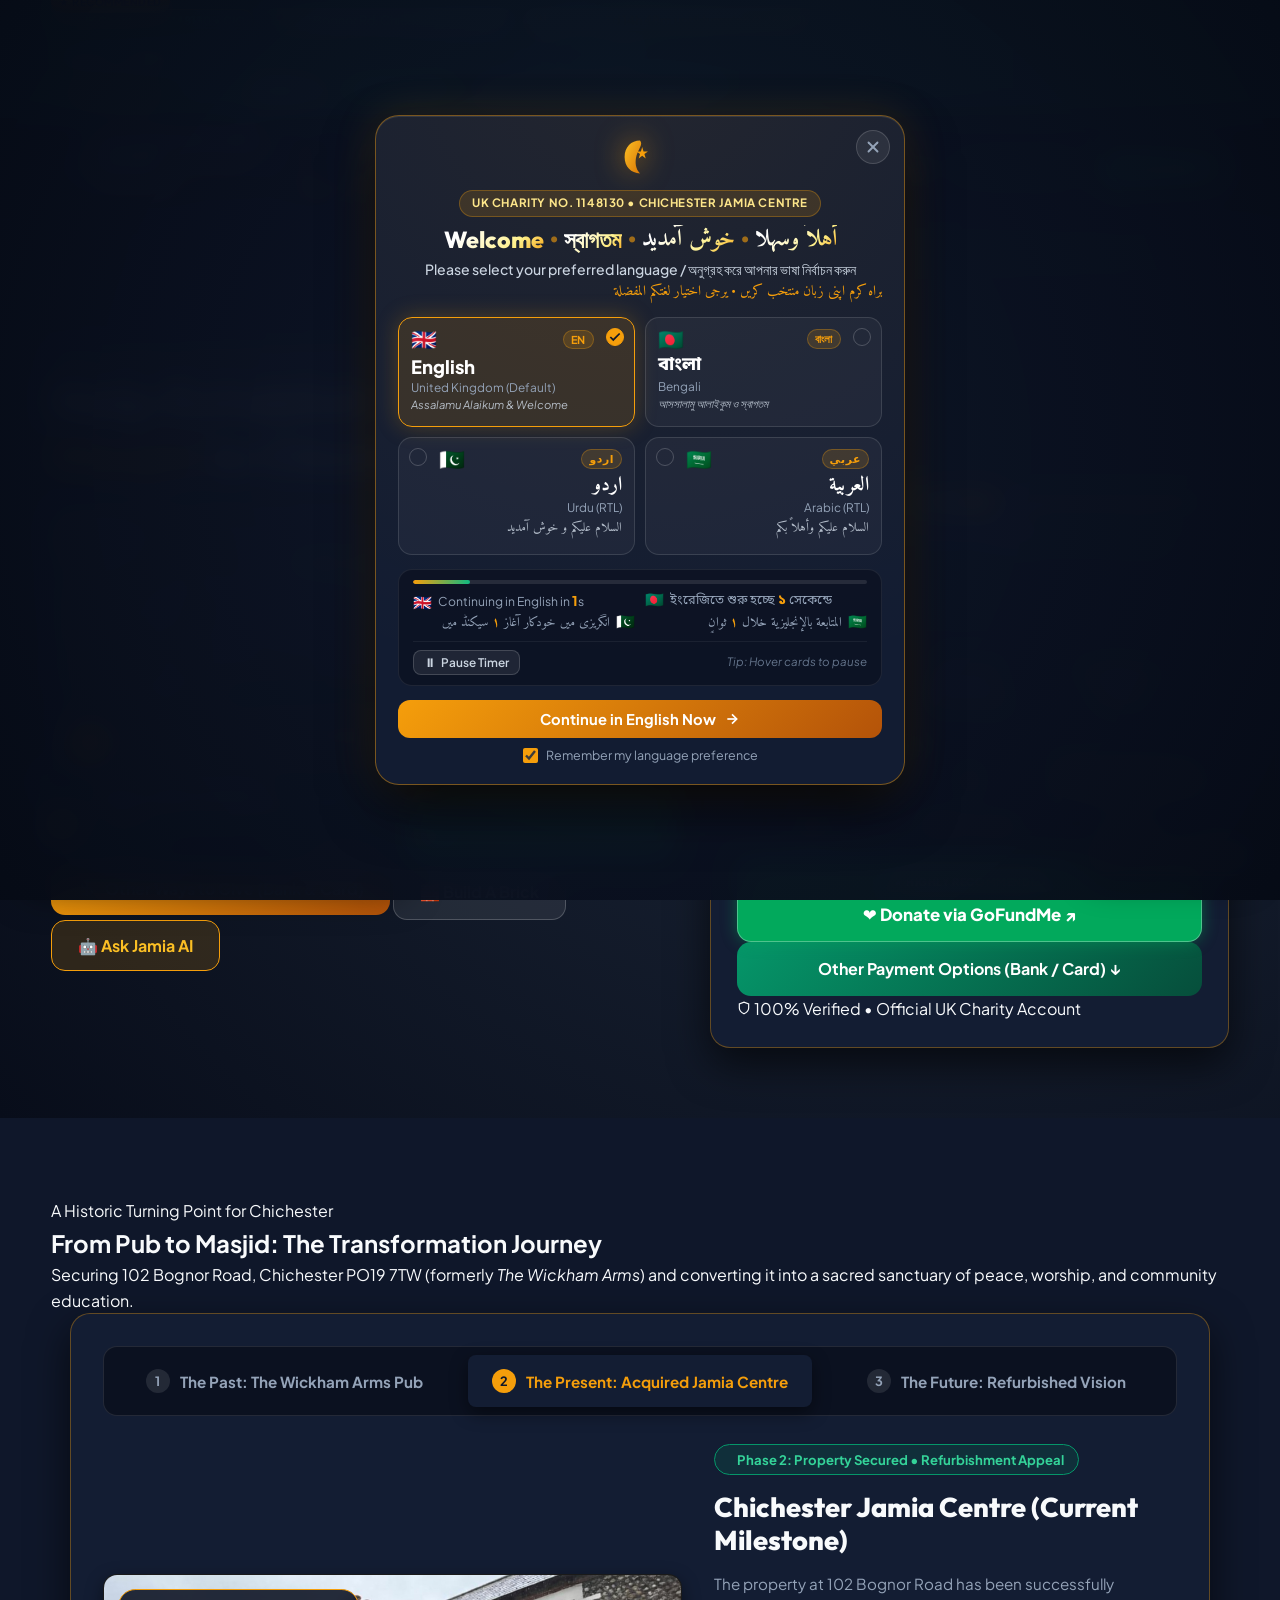
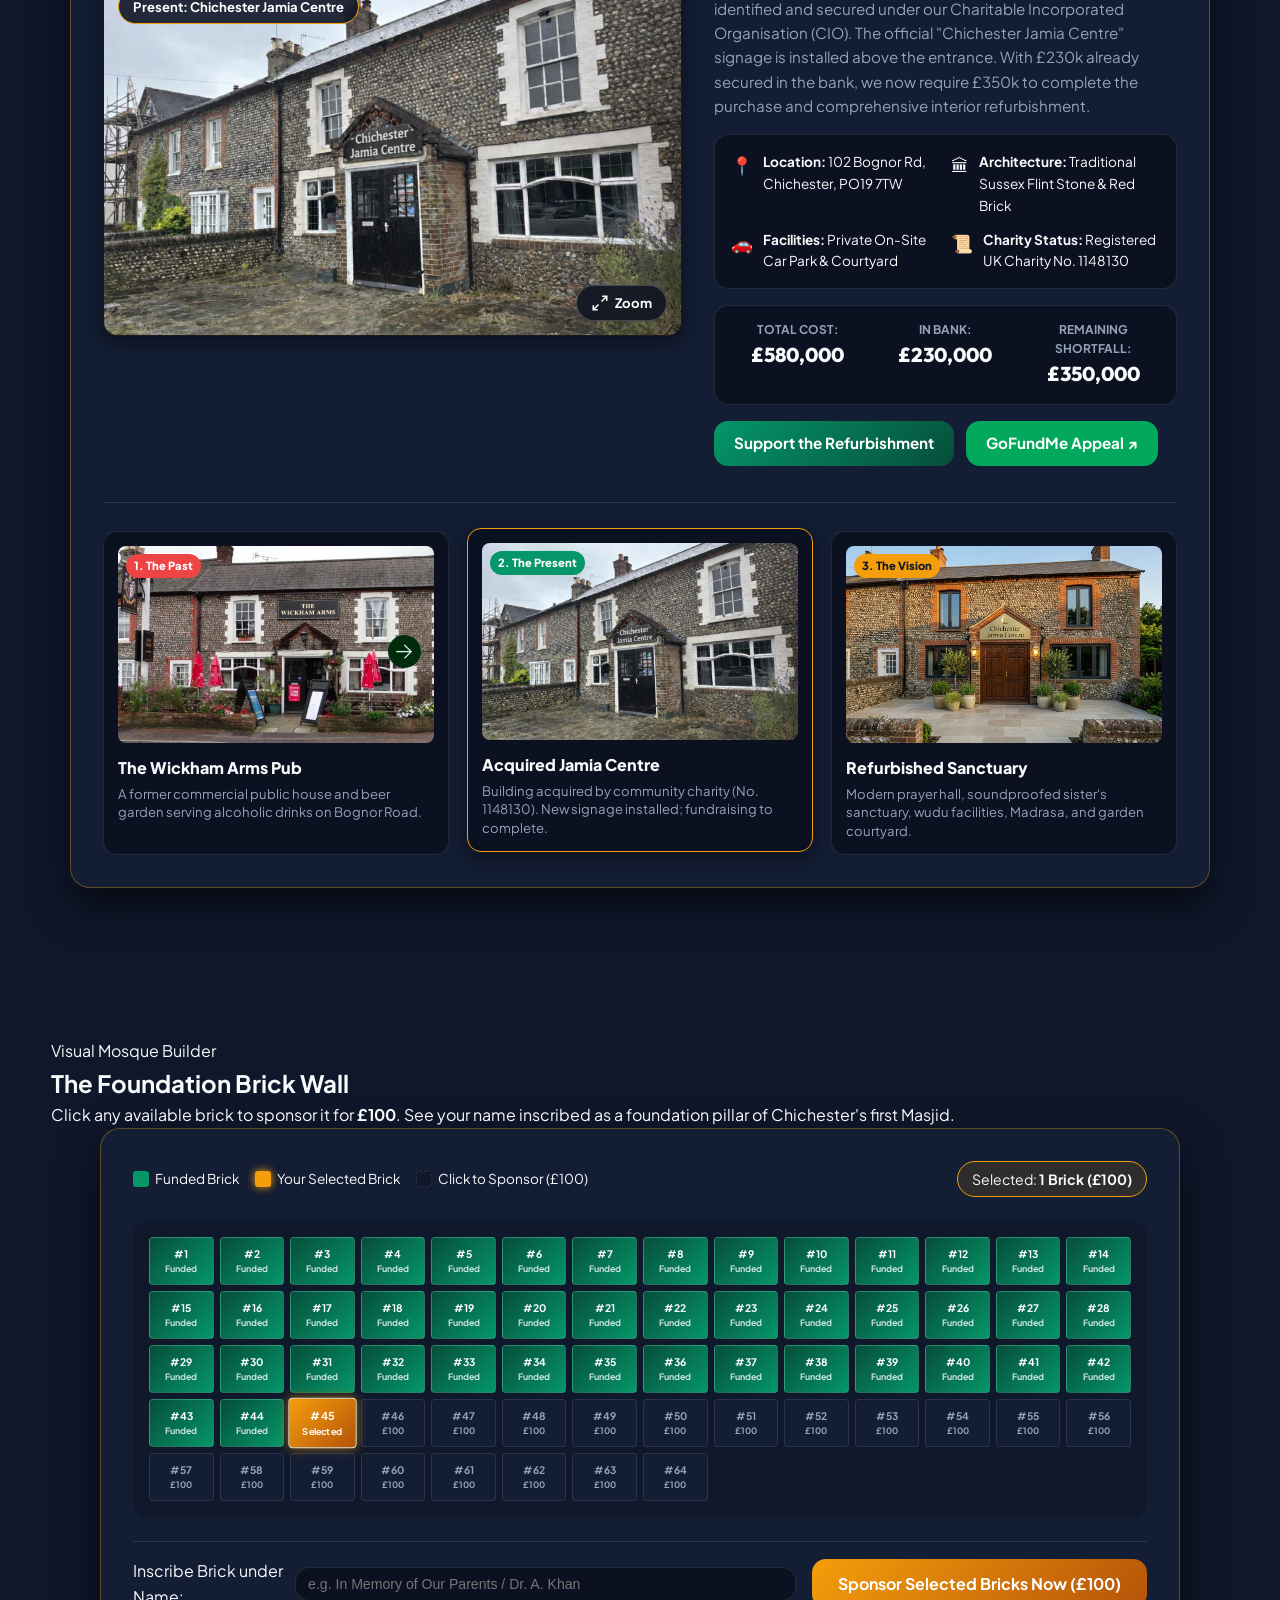
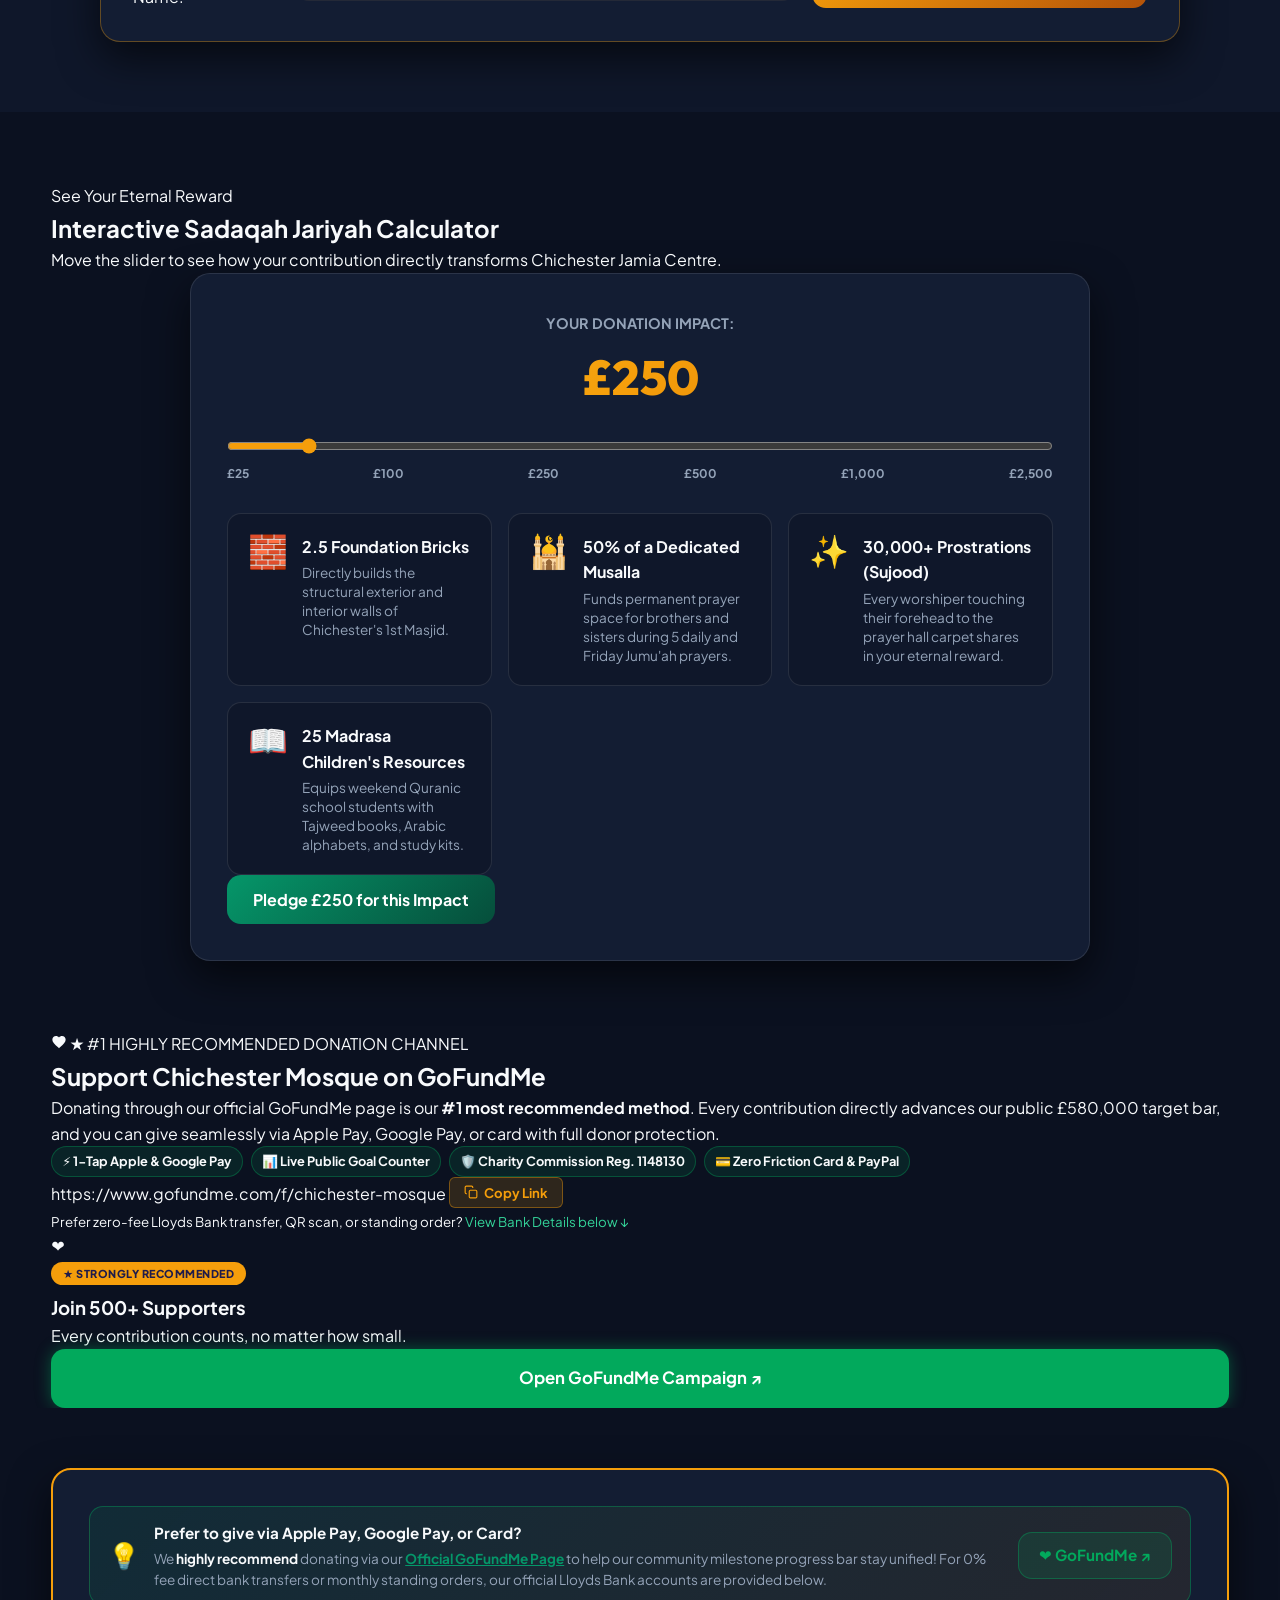
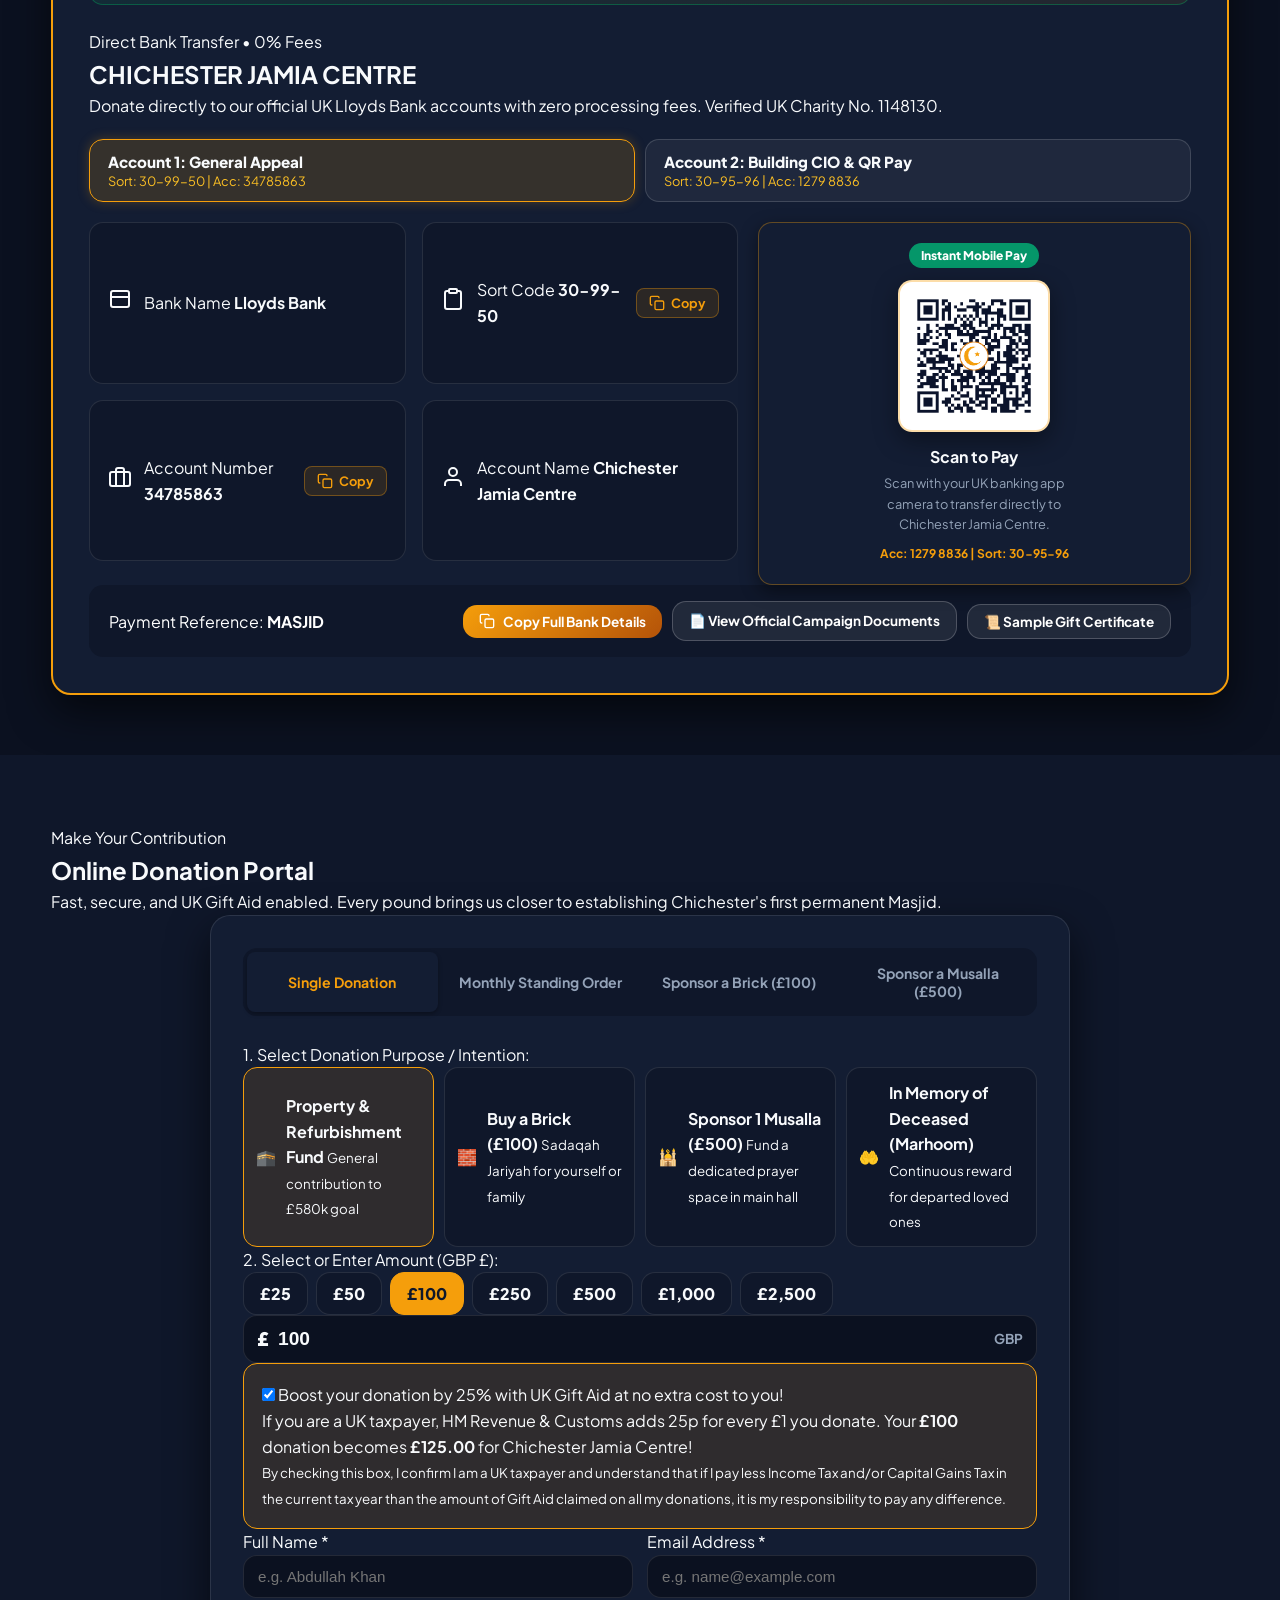
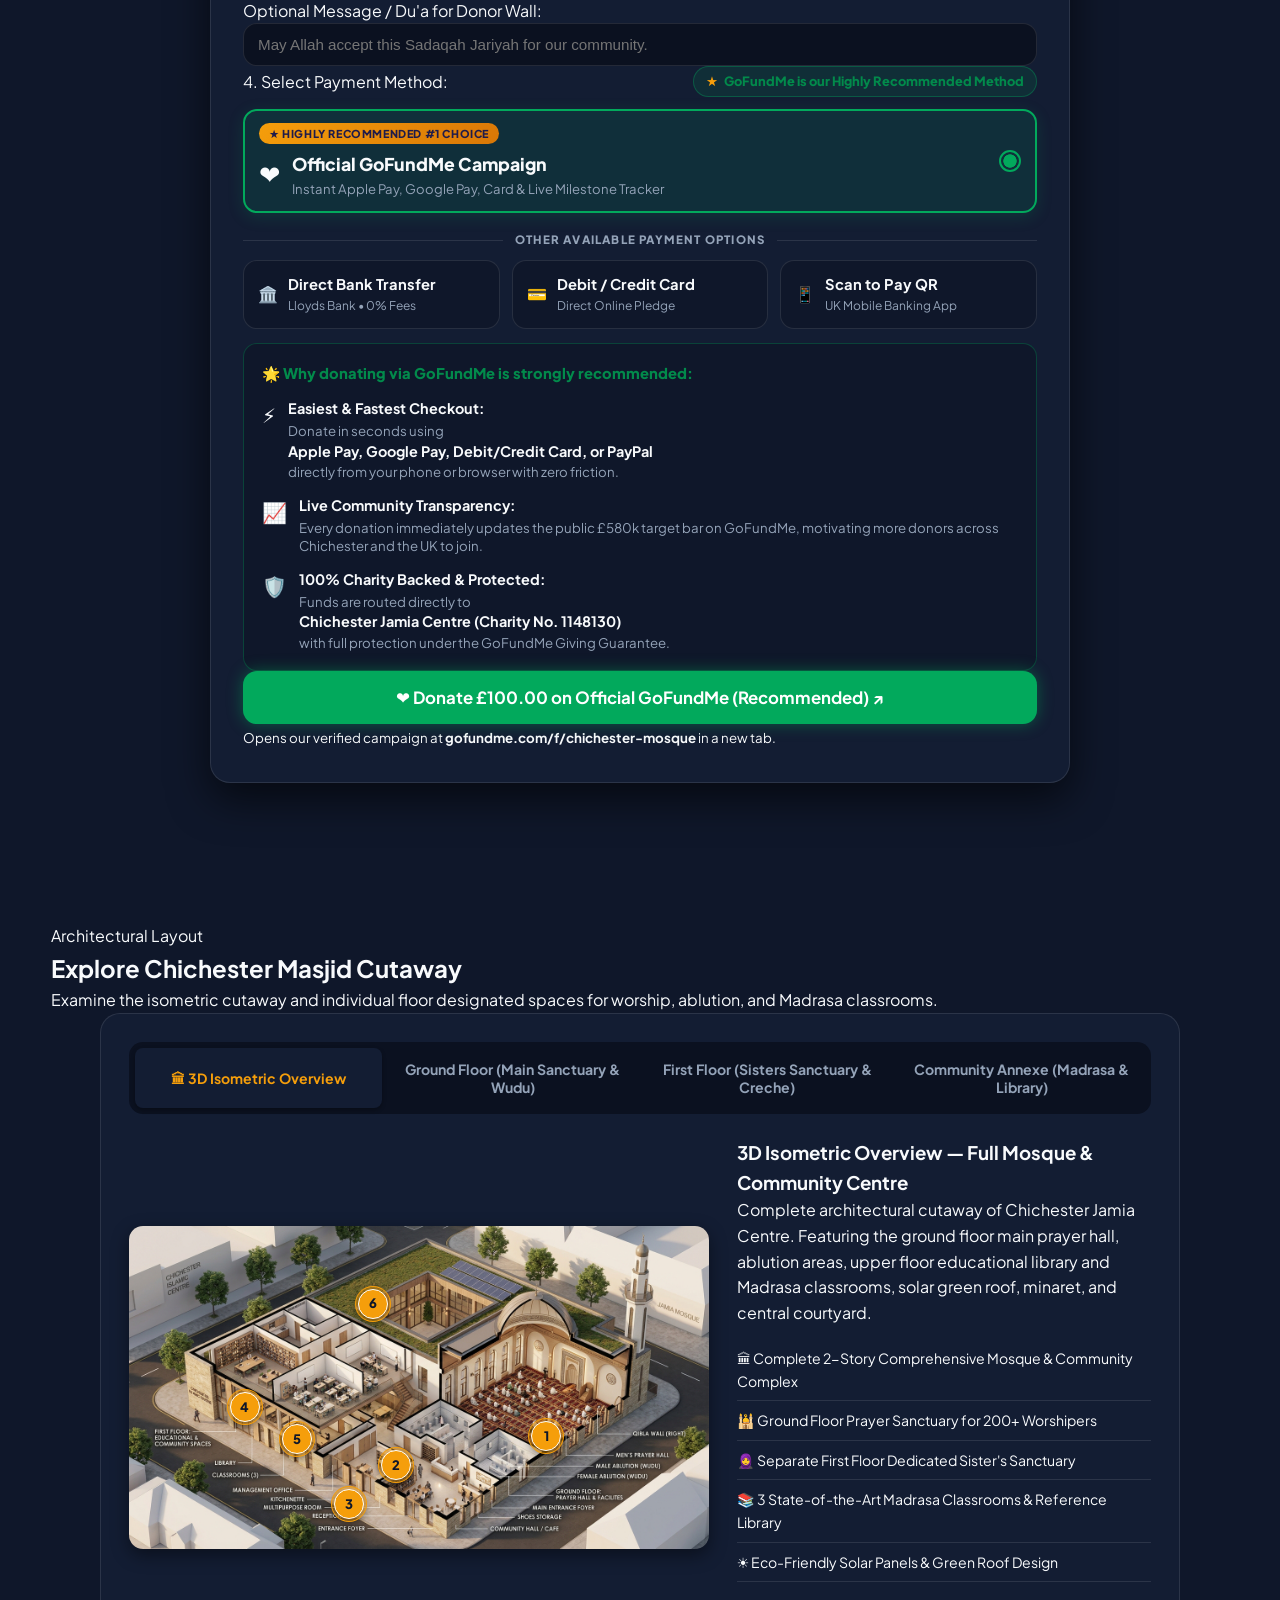
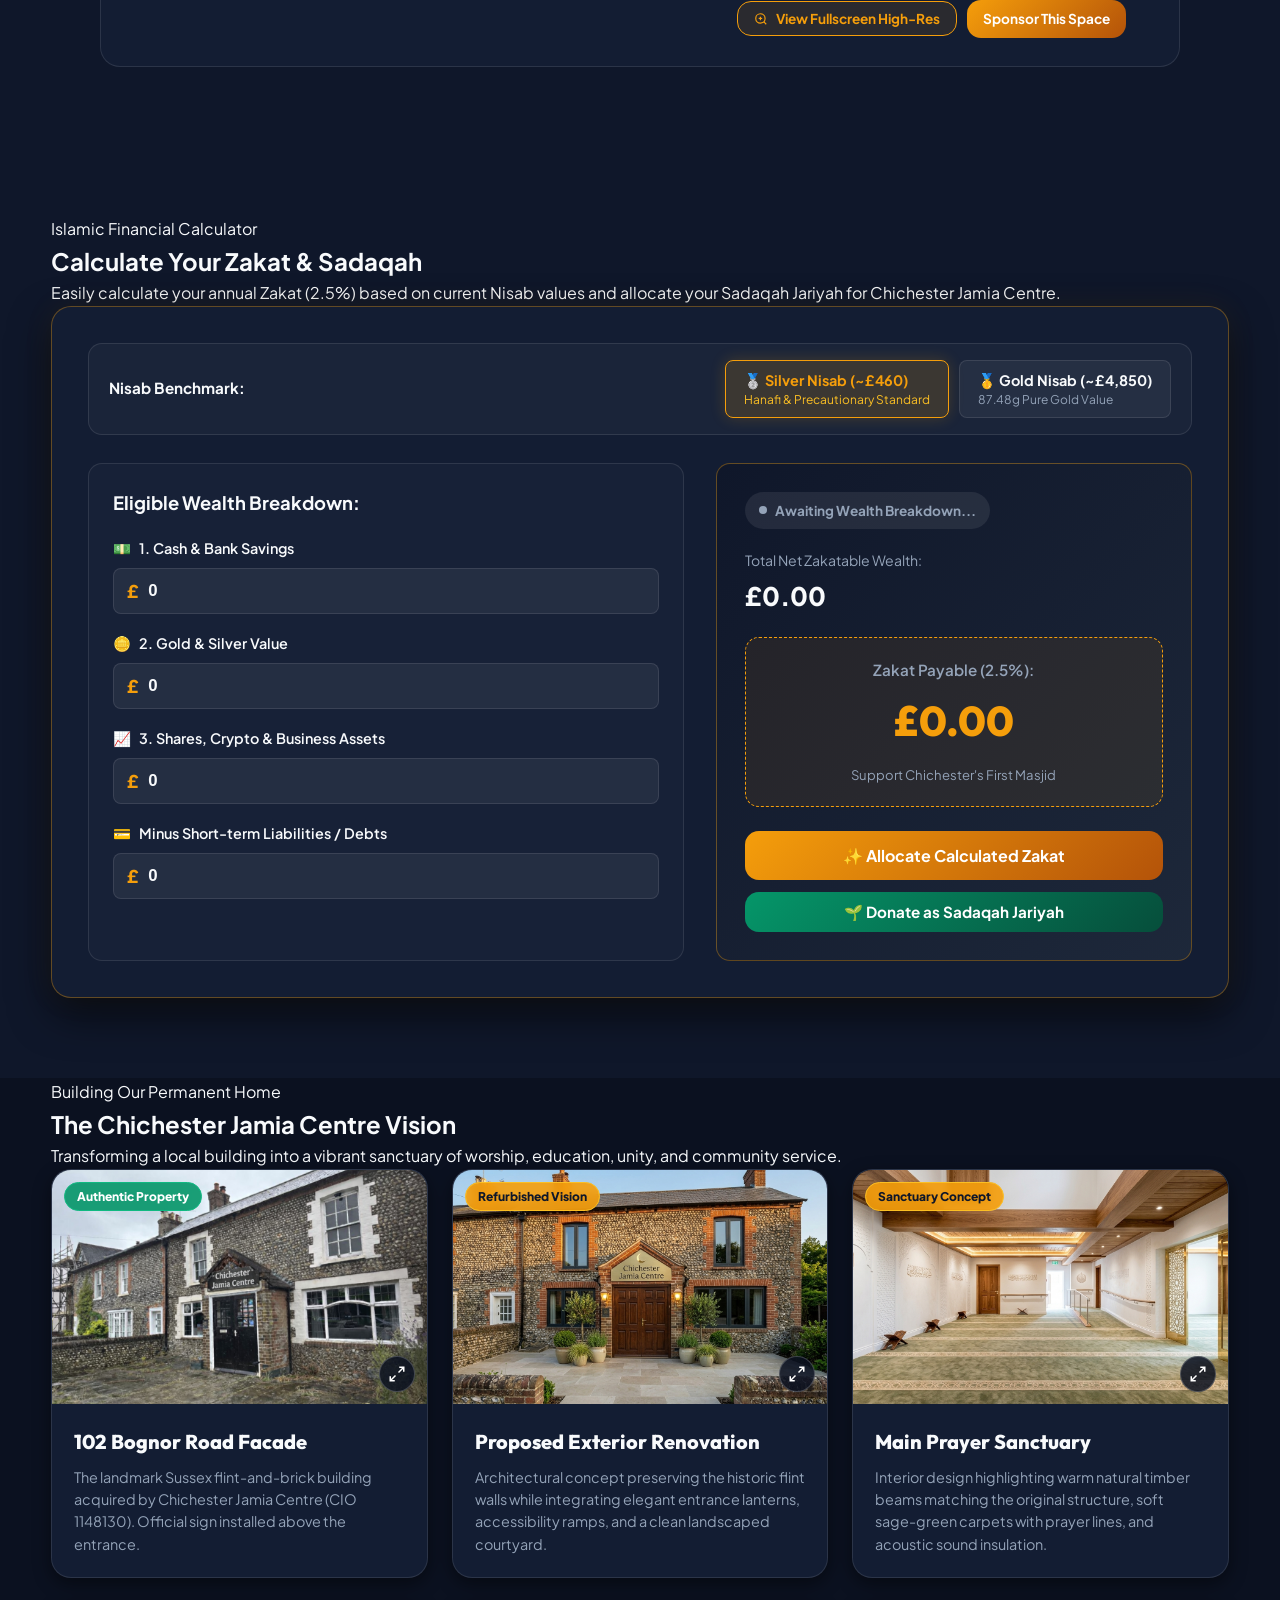
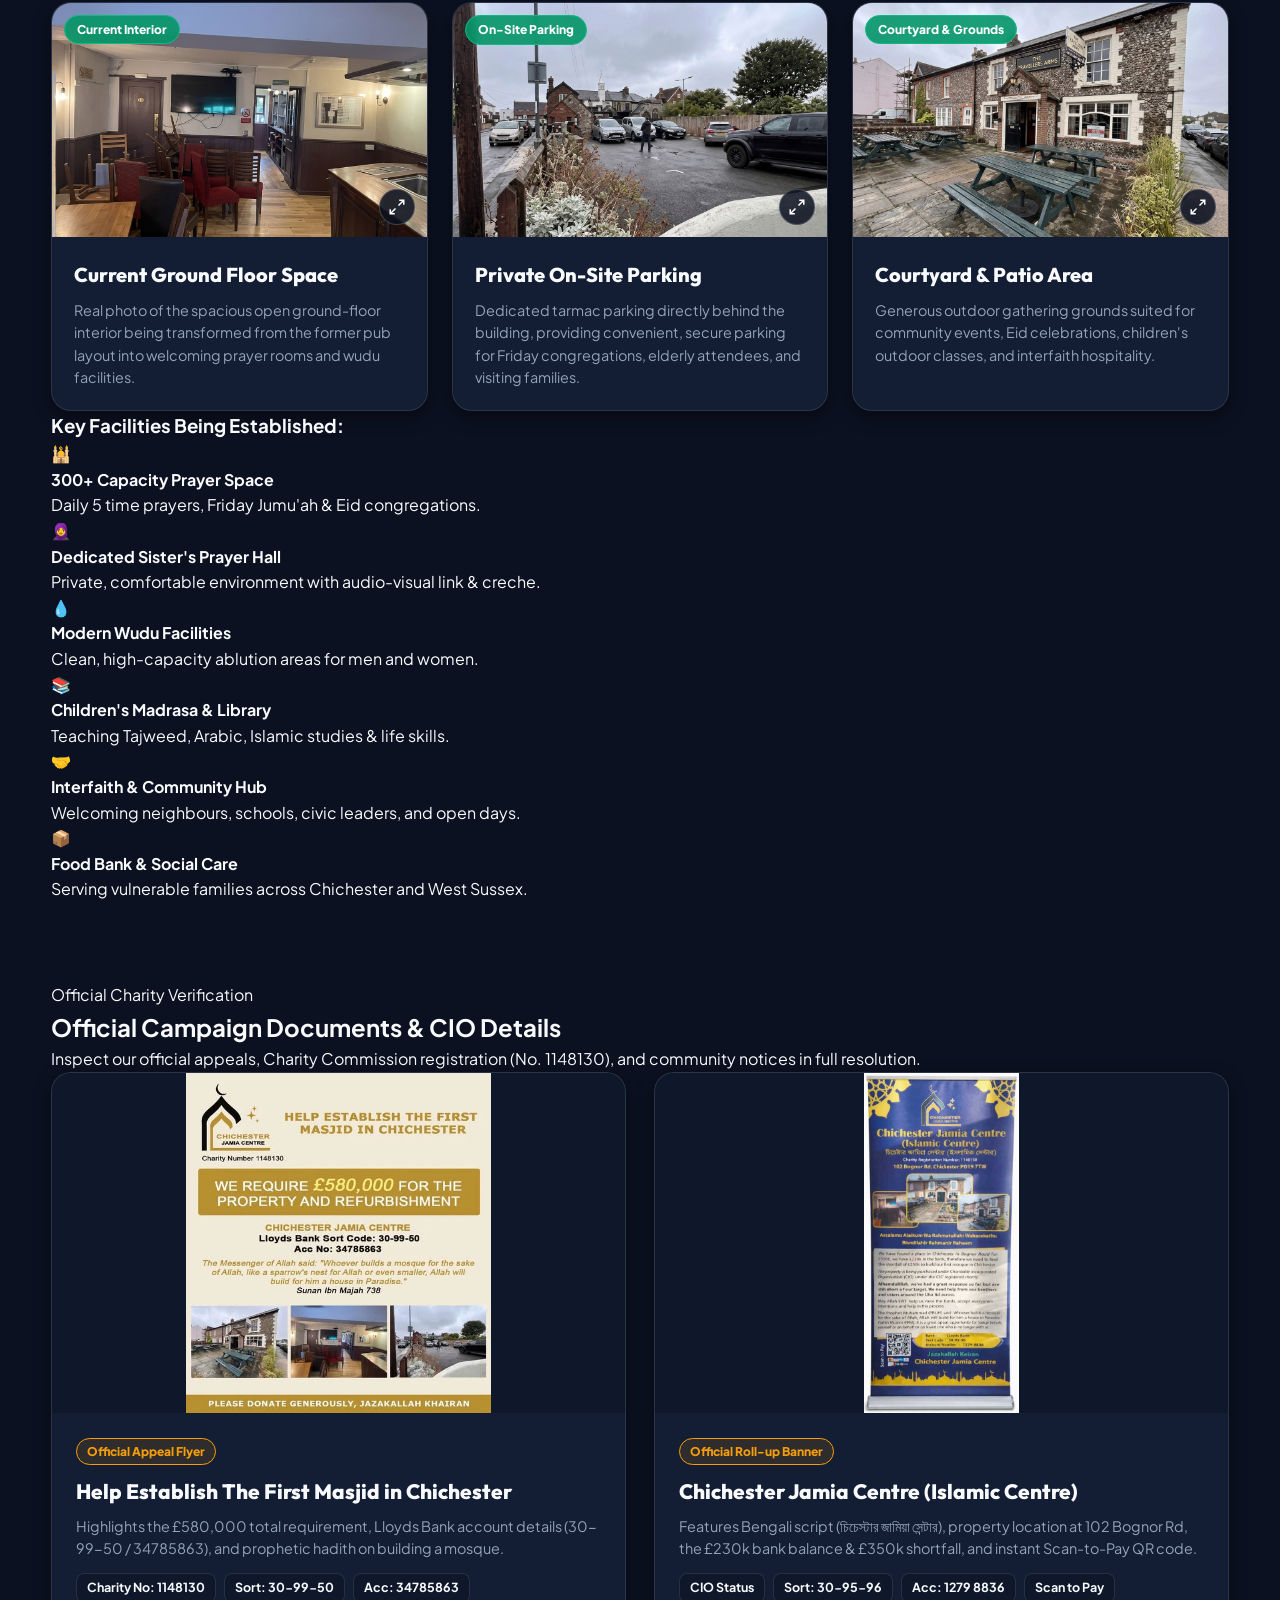
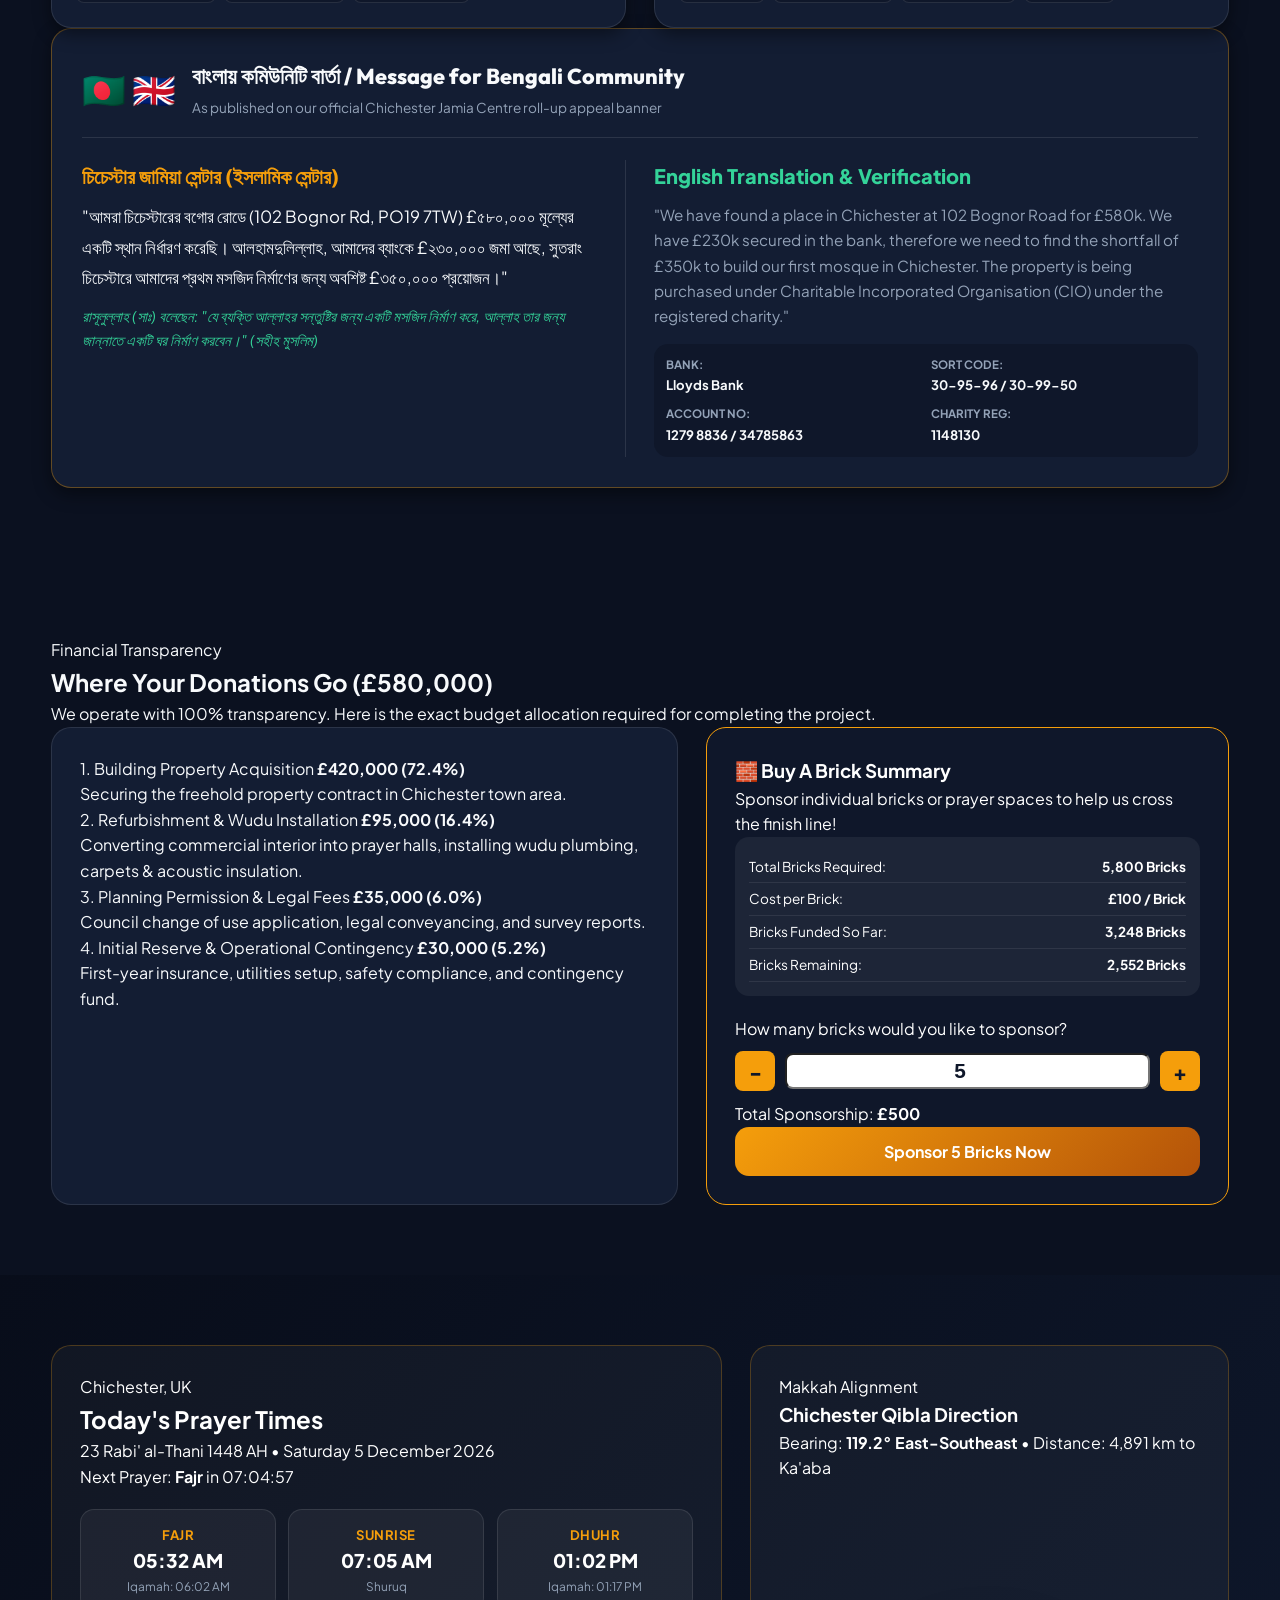
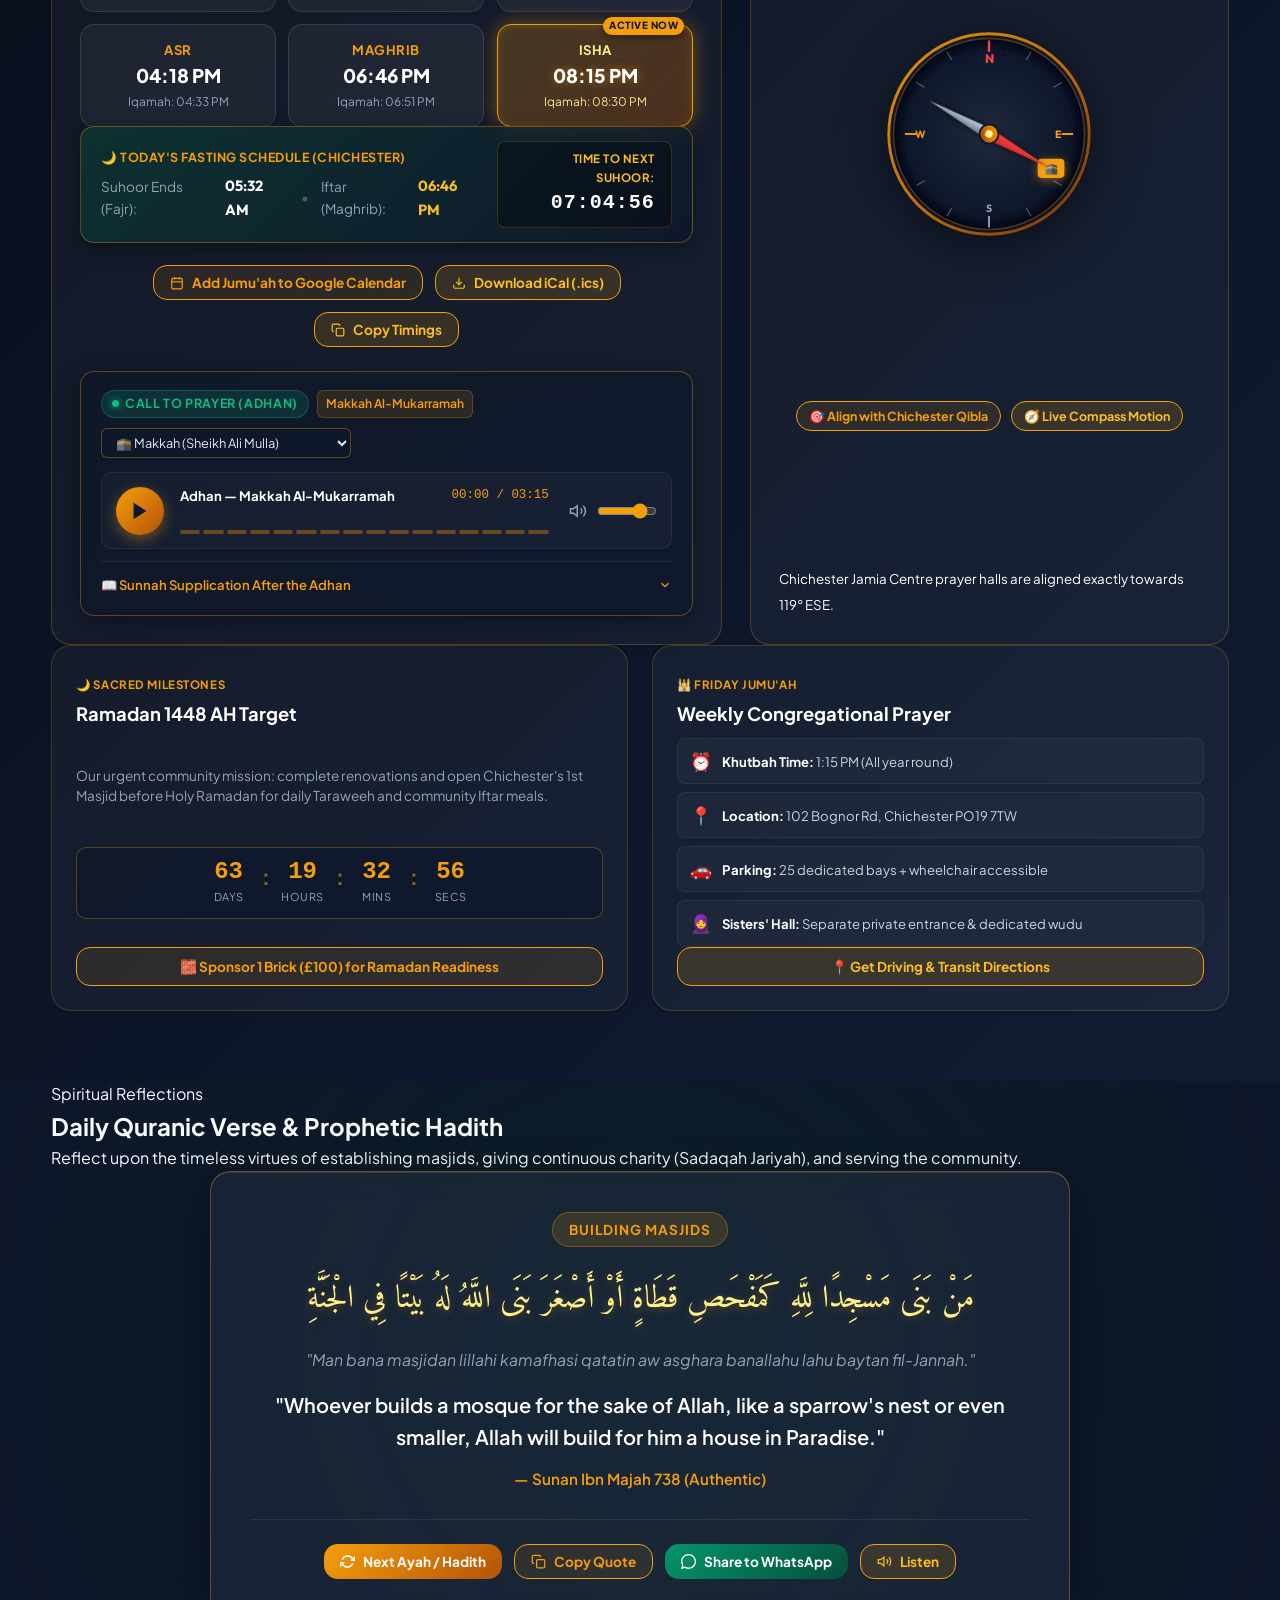
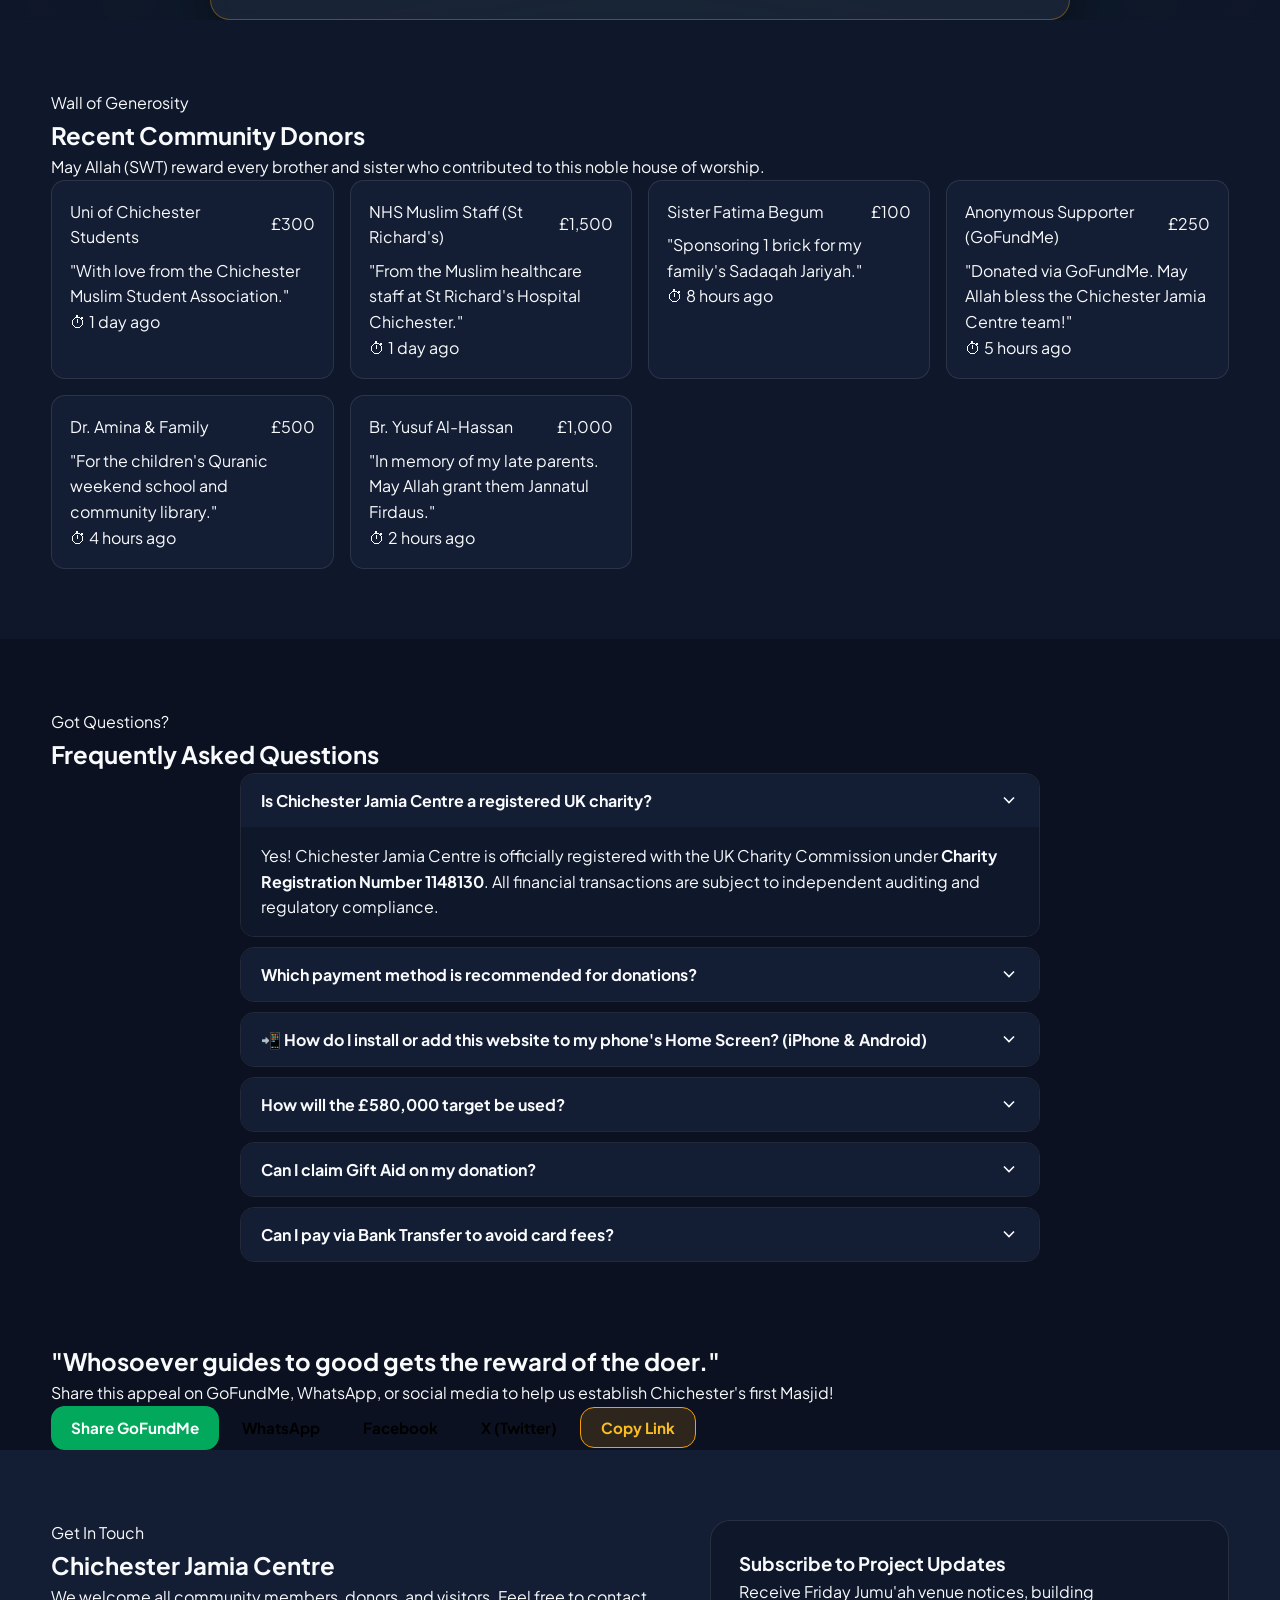
==== commit 9a6a6e25: "Refactor PCI safety, wire portal tabs, sync fasting tracker, and standardize metadata" ====
--- a/index.html
+++ b/index.html
@@ -97,8 +97,8 @@
           "longitude": -0.7681
         },
         "url": "https://abrdabrd.github.io/",
-        "telephone": "+447956488330",
-        "email": "chichesterjamiacentre@gmail.com",
+        "telephone": "+447598040448",
+        "email": "chichesterjamiacentre@hotmail.com",
         "containedInPlace": {
           "@type": "AdministrativeArea",
           "name": "West Sussex"
@@ -136,7 +136,7 @@
     rel="stylesheet">
 
   <!-- Main Stylesheet -->
-  <link rel="stylesheet" href="style.css?v=9" />
+  <link rel="stylesheet" href="style.css?v=11" />
   <style>
     /* Critical fallback for Language Splash to prevent any unstyled layout shift */
     .lang-splash-overlay {
@@ -503,9 +503,19 @@
         <a href="#bank-details" class="nav-link">Bank Info</a>
         <a href="#prayers" class="nav-link">Prayers &amp; Qibla</a>
         <a href="#faq" class="nav-link">FAQs</a>
+        <button type="button" class="nav-link nav-survey-btn" id="navSurveyBtn" title="Take Community Survey">📋 Survey</button>
       </nav>
 
       <div class="header-cta-group">
+        <!-- Notification & Survey Preferences -->
+        <button id="openNotificationSettingsBtn" class="btn-notif-toggle" aria-label="Notification & Survey Preferences" title="Notification & Survey Preferences">
+          <svg width="18" height="18" viewBox="0 0 24 24" fill="none" stroke="currentColor" stroke-width="2">
+            <path d="M18 8A6 6 0 0 0 6 8c0 7-3 9-3 9h18s-3-2-3-9"></path>
+            <path d="M13.73 21a2 2 0 0 1-3.46 0"></path>
+          </svg>
+          <span class="notif-badge-dot" id="notifBadgeDot" title="Community Survey Available"></span>
+        </button>
+
         <!-- Dark/Light Theme Toggle -->
         <button id="themeToggleBtn" class="btn-theme-toggle" aria-label="Toggle Dark/Light Mode" title="Toggle Theme">
           <span class="theme-icon-dark">🌙</span>
@@ -553,6 +563,8 @@
         <a href="#calculator" class="drawer-link">Zakat Calculator</a>
         <a href="#faq" class="drawer-link">Frequently Asked Questions</a>
         <a href="#contact" class="drawer-link">Contact &amp; Location</a>
+        <button type="button" id="openSurveyBtnDrawer" class="drawer-link survey-drawer-link">📋 Community Consultation Survey</button>
+        <button type="button" id="openNotifSettingsBtnDrawer" class="drawer-link notif-drawer-link">🔔 Notification Preferences (Surveys, Jumu'ah)</button>
         <button type="button" id="openPwaModalBtnDrawer" class="drawer-link pwa-drawer-link">📲 Add to Home Screen
           (Install App)</button>
         <button type="button" id="openLangModalBtnDrawer" class="drawer-link lang-drawer-link"
@@ -677,6 +689,7 @@
               <span class="progress-percent" id="percentDisplay">56.0%</span>
             </div>
           </div>
+          <p style="font-size:0.76rem; color:var(--text-muted); margin-top:6px; text-align:center;">Includes <strong>£230,000</strong> secured in bank + <strong>£94,850</strong> in community pledges</p>
 
           <div class="milestones-row">
             <div class="milestone-item reached">
@@ -1492,42 +1505,22 @@
                     complete your card details below:</p>
                 </div>
 
-                <div class="card-inputs-box mt-2">
-                  <div class="form-group">
-                    <label class="form-label" for="cardHolderName">Name on Card</label>
-                    <input type="text" id="cardHolderName" class="form-control" placeholder="Name as displayed on card">
-                  </div>
-                  <div class="form-group mt-2">
-                    <label class="form-label" for="cardNumberInput">Card Number</label>
-                    <div class="card-num-wrapper">
-                      <input type="text" id="cardNumberInput" class="form-control" placeholder="4532 •••• •••• 8892"
-                        maxlength="19">
-                      <span class="card-brand-badge">💳 Visa / MC</span>
-                    </div>
-                  </div>
-                  <div class="form-row mt-2">
-                    <div class="form-group col-half">
-                      <label class="form-label" for="cardExpiry">Expiry Date</label>
-                      <input type="text" id="cardExpiry" class="form-control" placeholder="MM / YY" maxlength="5">
-                    </div>
-                    <div class="form-group col-half">
-                      <label class="form-label" for="cardCvc">Security Code (CVC)</label>
-                      <input type="text" id="cardCvc" class="form-control" placeholder="123" maxlength="4">
-                    </div>
-                  </div>
-                  <div class="card-ssl-badge mt-2">
-                    <svg width="14" height="14" viewBox="0 0 24 24" fill="none" stroke="currentColor" stroke-width="2">
+                <div class="card-inputs-box mt-2 text-center">
+                  <div class="card-ssl-badge mb-2" style="justify-content:center;">
+                    <svg width="16" height="16" viewBox="0 0 24 24" fill="none" stroke="currentColor" stroke-width="2">
                       <rect x="3" y="11" width="18" height="11" rx="2" ry="2" />
                       <path d="M7 11V7a5 5 0 0 1 10 0v4" />
                     </svg>
-                    <span>256-Bit SSL Encrypted &amp; Gift Aid Enabled</span>
+                    <span>256-Bit SSL Encrypted Charity Checkout via GoFundMe</span>
                   </div>
+                  <p style="font-size:0.9rem; color:var(--text-muted);">
+                    For your security, all <strong>Visa, Mastercard, American Express, Apple Pay, and Google Pay</strong> transactions are processed directly on our verified GoFundMe charity checkout.
+                  </p>
                 </div>
 
                 <div class="mt-3">
                   <button type="submit" class="btn btn-emerald btn-block btn-xl" id="submitCardBtn">
-                    <span>🔒 Pay <strong class="dyn-btn-amount">£100.00</strong> by Card &amp; Generate Sadaqah
-                      Certificate</span>
+                    <span>🔒 Proceed to Secure Card Checkout (<strong class="dyn-btn-amount">£100.00</strong>) ↗</span>
                   </button>
                 </div>
               </div>
@@ -2459,7 +2452,7 @@
             </div>
           </div>
           <div class="psc-action mt-3">
-            <a href="#brick-wall" class="btn btn-outline-gold btn-sm btn-block">
+            <a href="#brick-builder" class="btn btn-outline-gold btn-sm btn-block">
               <span>🧱 Sponsor 1 Brick (£100) for Ramadan Readiness</span>
             </a>
           </div>
@@ -2963,7 +2956,7 @@
           </a>
         </div>
         <div class="charity-verify-link">
-          <a href="https://register-of-charities.charitycommission.gov.uk/charity-search/-/charity-details/4014902"
+          <a href="https://register-of-charities.charitycommission.gov.uk/charity-search/-/charity-details/5026219"
             target="_blank" rel="noopener">
             <svg width="14" height="14" viewBox="0 0 24 24" fill="none" stroke="currentColor" stroke-width="2">
               <path d="M18 13v6a2 2 0 0 1-2 2H5a2 2 0 0 1-2-2V8a2 2 0 0 1 2-2h6" />
@@ -3061,6 +3054,7 @@
 
       <!-- Quick Chips -->
       <div class="ai-quick-chips">
+        <button class="chip-btn" data-query="How can I take the community survey and share feedback on the facilities?">📋 Community Survey</button>
         <button class="chip-btn" data-query="Bank transfer details">🏦 Bank Sort Code</button>
         <button class="chip-btn" data-query="How to donate via GoFundMe">❤️ GoFundMe Link</button>
         <button class="chip-btn" data-query="How does the brick builder work?">🧱 Build A Brick</button>
@@ -3335,6 +3329,428 @@
 
       <div class="text-center mt-3">
         <button type="button" class="btn btn-glass btn-block" id="btnClosePwaModal">Got It / Done</button>
+      </div>
+    </div>
+  </div>
+
+  <!-- ==========================================
+       POLITE COMMUNITY SURVEY NOTIFICATION FLYOUT
+  =========================================== -->
+  <div id="surveyPromptFlyout" class="survey-prompt-flyout hidden" role="complementary" aria-label="Community Consultation Survey Notice">
+    <div class="spf-inner">
+      <button class="spf-close" id="closeSurveyPromptBtn" aria-label="Dismiss survey prompt">&times;</button>
+      <div class="spf-header">
+        <span class="spf-icon">📋</span>
+        <div class="spf-meta">
+          <span class="spf-badge">Community Consultation</span>
+          <h4 class="spf-title">Shape Chichester's 1st Masjid</h4>
+        </div>
+      </div>
+      <p class="spf-desc">
+        Have your say on facilities, sisters' spaces, youth programs &amp; community services at 102 Bognor Rd. <em>Takes 1–2 mins.</em>
+      </p>
+      <div class="spf-actions">
+        <button type="button" class="btn btn-gold btn-xs" id="btnOpenSurveyFromPrompt">
+          <span>Take Survey</span> &rarr;
+        </button>
+        <button type="button" class="btn btn-glass btn-xs" id="btnRemindSurveyLater">
+          <span>Remind Later</span>
+        </button>
+      </div>
+    </div>
+  </div>
+
+  <!-- ==========================================
+       COMMUNITY CONSULTATION SURVEY MODAL
+  =========================================== -->
+  <div class="modal-backdrop" id="surveyModal" role="dialog" aria-modal="true" aria-labelledby="surveyModalTitle">
+    <div class="modal-card survey-modal-card">
+      <button class="modal-close" id="closeSurveyModal" aria-label="Close survey modal">&times;</button>
+      
+      <div class="survey-modal-header text-center">
+        <div class="survey-modal-logo">📋</div>
+        <span class="survey-charity-badge">UK Charity No. 1148130 • Official Consultation</span>
+        <h3 id="surveyModalTitle">Community Consultation Survey</h3>
+        <p class="survey-subtitle">Help shape the facilities, education &amp; community services at 102 Bognor Road, Chichester.</p>
+        
+        <!-- Step Progress Indicator -->
+        <div class="survey-steps-bar">
+          <div class="survey-step-pill active" id="surveyStepPill1">
+            <span class="step-num">1</span>
+            <span class="step-label">Facilities</span>
+          </div>
+          <div class="survey-step-line" id="surveyStepLine1"></div>
+          <div class="survey-step-pill" id="surveyStepPill2">
+            <span class="step-num">2</span>
+            <span class="step-label">Community</span>
+          </div>
+          <div class="survey-step-line" id="surveyStepLine2"></div>
+          <div class="survey-step-pill" id="surveyStepPill3">
+            <span class="step-num">3</span>
+            <span class="step-label">Notifications</span>
+          </div>
+        </div>
+      </div>
+
+      <!-- Survey Form Body -->
+      <form id="communitySurveyForm" class="survey-form">
+        <!-- Step 1: Facilities Priorities -->
+        <div class="survey-step-view active" id="surveyStep1">
+          <h4 class="survey-step-heading">
+            <span class="step-icon">🏛️</span> Priority Facilities for 102 Bognor Road
+          </h4>
+          <p class="survey-step-sub">Select the facilities most essential to you and your family:</p>
+
+          <div class="survey-options-grid">
+            <label class="survey-option-card">
+              <input type="checkbox" name="facilities" value="sisters_prayer" checked>
+              <div class="soc-body">
+                <span class="soc-icon">🧕</span>
+                <div class="soc-text">
+                  <strong>Dedicated Sisters' Prayer Hall</strong>
+                  <span>Private entrance, dedicated wudhu &amp; baby-changing facilities</span>
+                </div>
+              </div>
+              <div class="soc-indicator">✓</div>
+            </label>
+
+            <label class="survey-option-card">
+              <input type="checkbox" name="facilities" value="children_madrasah" checked>
+              <div class="soc-body">
+                <span class="soc-icon">📚</span>
+                <div class="soc-text">
+                  <strong>Children's Madrasah &amp; Quran School</strong>
+                  <span>After-school &amp; weekend Islamic studies for boys &amp; girls</span>
+                </div>
+              </div>
+              <div class="soc-indicator">✓</div>
+            </label>
+
+            <label class="survey-option-card">
+              <input type="checkbox" name="facilities" value="youth_hub" checked>
+              <div class="soc-body">
+                <span class="soc-icon">🎮</span>
+                <div class="soc-text">
+                  <strong>Youth Hub &amp; Safe Space</strong>
+                  <span>Mentoring, table tennis, IT study desks &amp; wholesome activities</span>
+                </div>
+              </div>
+              <div class="soc-indicator">✓</div>
+            </label>
+
+            <label class="survey-option-card">
+              <input type="checkbox" name="facilities" value="food_bank">
+              <div class="soc-body">
+                <span class="soc-icon">🍲</span>
+                <div class="soc-text">
+                  <strong>Community Food Bank &amp; Warm Space</strong>
+                  <span>Local poverty relief &amp; open meals for all Chichester residents</span>
+                </div>
+              </div>
+              <div class="soc-indicator">✓</div>
+            </label>
+
+            <label class="survey-option-card">
+              <input type="checkbox" name="facilities" value="elderly_circle">
+              <div class="soc-body">
+                <span class="soc-icon">🤝</span>
+                <div class="soc-text">
+                  <strong>Senior Citizens Companionship Circle</strong>
+                  <span>Tea clubs, health checks &amp; community support for the elderly</span>
+                </div>
+              </div>
+              <div class="soc-indicator">✓</div>
+            </label>
+
+            <label class="survey-option-card">
+              <input type="checkbox" name="facilities" value="janazah_service">
+              <div class="soc-body">
+                <span class="soc-icon">⚰️</span>
+                <div class="soc-text">
+                  <strong>Janazah &amp; Bereavement Support</strong>
+                  <span>Cold storage, ghusl washing facility &amp; funeral coordination</span>
+                </div>
+              </div>
+              <div class="soc-indicator">✓</div>
+            </label>
+
+            <label class="survey-option-card">
+              <input type="checkbox" name="facilities" value="accessibility">
+              <div class="soc-body">
+                <span class="soc-icon">♿</span>
+                <div class="soc-text">
+                  <strong>Step-Free Accessibility &amp; Lift</strong>
+                  <span>Wheelchair ramps, accessible wudhu &amp; disabled amenities</span>
+                </div>
+              </div>
+              <div class="soc-indicator">✓</div>
+            </label>
+
+            <label class="survey-option-card">
+              <input type="checkbox" name="facilities" value="bike_parking">
+              <div class="soc-body">
+                <span class="soc-icon">🚲</span>
+                <div class="soc-text">
+                  <strong>Bicycle Racks &amp; Green Travel</strong>
+                  <span>Secure bike storage &amp; eco-friendly community transport</span>
+                </div>
+              </div>
+              <div class="soc-indicator">✓</div>
+            </label>
+          </div>
+
+          <div class="survey-nav-actions">
+            <div></div>
+            <button type="button" class="btn btn-gold" id="surveyBtnNext1">
+              <span>Next: Community Needs</span> &rarr;
+            </button>
+          </div>
+        </div>
+
+        <!-- Step 2: Community Needs & Usage -->
+        <div class="survey-step-view hidden" id="surveyStep2">
+          <h4 class="survey-step-heading">
+            <span class="step-icon">🕌</span> Participation &amp; Community Services
+          </h4>
+          <p class="survey-step-sub">Help us gauge frequency of use and needed community services:</p>
+
+          <div class="survey-field-group">
+            <label class="survey-label">How often do you expect to visit or attend Chichester Jamia Centre?</label>
+            <div class="survey-radios-grid">
+              <label class="survey-radio-card">
+                <input type="radio" name="visit_freq" value="daily" checked>
+                <span>Daily for 5 Prayers</span>
+              </label>
+              <label class="survey-radio-card">
+                <input type="radio" name="visit_freq" value="jumuah">
+                <span>Friday Jumu'ah Weekly</span>
+              </label>
+              <label class="survey-radio-card">
+                <input type="radio" name="visit_freq" value="weekends">
+                <span>Weekends &amp; Classes</span>
+              </label>
+              <label class="survey-radio-card">
+                <input type="radio" name="visit_freq" value="occasional">
+                <span>Ramadan, Eids &amp; Events</span>
+              </label>
+            </div>
+          </div>
+
+          <div class="survey-field-group mt-3">
+            <label class="survey-label">What other services would benefit you most?</label>
+            <div class="survey-check-inline-grid">
+              <label class="survey-check-inline">
+                <input type="checkbox" name="services" value="adult_arabic" checked>
+                <span>Adult Arabic &amp; Tajweed</span>
+              </label>
+              <label class="survey-check-inline">
+                <input type="checkbox" name="services" value="interfaith">
+                <span>Inter-Faith Open Days</span>
+              </label>
+              <label class="survey-check-inline">
+                <input type="checkbox" name="services" value="sports">
+                <span>Youth Sports &amp; Fitness</span>
+              </label>
+              <label class="survey-check-inline">
+                <input type="checkbox" name="services" value="counselling">
+                <span>Mental Health &amp; Counselling</span>
+              </label>
+              <label class="survey-check-inline">
+                <input type="checkbox" name="services" value="revert_support">
+                <span>New Muslim / Revert Care</span>
+              </label>
+            </div>
+          </div>
+
+          <div class="survey-field-group mt-3">
+            <label for="surveyFeedbackComments" class="survey-label">Any specific thoughts or advice for the committee? (Optional)</label>
+            <textarea id="surveyFeedbackComments" class="survey-textarea" rows="2" placeholder="Tell us what you'd love to see or any advice for the centre refurbishment..."></textarea>
+          </div>
+
+          <div class="survey-nav-actions">
+            <button type="button" class="btn btn-glass" id="surveyBtnBack2">&larr; Back</button>
+            <button type="button" class="btn btn-gold" id="surveyBtnNext2">
+              <span>Next: Notification Preferences</span> &rarr;
+            </button>
+          </div>
+        </div>
+
+        <!-- Step 3: Optional Notification Preferences & Submission -->
+        <div class="survey-step-view hidden" id="surveyStep3">
+          <h4 class="survey-step-heading">
+            <span class="step-icon">🔔</span> Optional Notifications &amp; Submission
+          </h4>
+          <p class="survey-step-sub">Choose if and how you would like to receive optional updates about future surveys and planning:</p>
+
+          <!-- Notification Permission Opt-In Card -->
+          <div class="survey-notif-optin-box">
+            <div class="sno-header">
+              <div class="sno-icon">🔔</div>
+              <div class="sno-info">
+                <strong>Optional Browser Notifications</strong>
+                <p>Receive occasional alerts when new surveys, planning decisions, or major project milestones are published.</p>
+              </div>
+            </div>
+            <div class="sno-toggle-row">
+              <label class="sno-toggle-label">
+                <input type="checkbox" id="surveyEnableBrowserNotif" checked>
+                <span class="sno-toggle-slider"></span>
+                <span class="sno-toggle-text">Enable optional survey &amp; planning notifications</span>
+              </label>
+            </div>
+            <div id="surveyBrowserPermissionStatus" class="sno-perm-status">
+              <span>Status: Browser notification permission available</span>
+            </div>
+          </div>
+
+          <div class="survey-contact-fields mt-3">
+            <div class="scf-row">
+              <div class="scf-col">
+                <label for="surveyRespondentName" class="survey-label">Your Name (Optional)</label>
+                <input type="text" id="surveyRespondentName" class="survey-input" placeholder="Brother / Sister Name">
+              </div>
+              <div class="scf-col">
+                <label for="surveyRespondentPostcode" class="survey-label">Postcode / Area (Optional)</label>
+                <input type="text" id="surveyRespondentPostcode" class="survey-input" placeholder="e.g. PO19, Bognor, West Sussex">
+              </div>
+            </div>
+            <div class="mt-2">
+              <label for="surveyRespondentEmail" class="survey-label">Email for Consultation Bulletins (Optional)</label>
+              <input type="email" id="surveyRespondentEmail" class="survey-input" placeholder="yourname@example.com">
+            </div>
+          </div>
+
+          <div class="survey-gdpr-notice mt-3">
+            <span>🛡️ <strong>Charity Privacy:</strong> Your data is stored securely under UK GDPR and used solely by Chichester Jamia Centre (CIO 1148130) to evaluate community facility demand.</span>
+          </div>
+
+          <div class="survey-nav-actions">
+            <button type="button" class="btn btn-glass" id="surveyBtnBack3">&larr; Back</button>
+            <button type="submit" class="btn btn-emerald pulse-btn" id="surveyBtnSubmit">
+              <span>✓ Submit Consultation Survey</span>
+            </button>
+          </div>
+        </div>
+
+        <!-- Success State View -->
+        <div class="survey-step-view hidden" id="surveySuccessView">
+          <div class="survey-success-card text-center">
+            <div class="ssc-icon">🎉 🕌</div>
+            <h3 class="ssc-title">JazakAllah Khair!</h3>
+            <p class="ssc-desc">Your consultation responses have been recorded and will directly inform the architectural design and planning submissions for <strong>Chichester Jamia Centre (102 Bognor Road)</strong>.</p>
+            <div class="ssc-meta" id="surveySuccessSummary">
+              <span>✓ Your facilities priorities and notification preferences have been saved locally on this device.</span>
+            </div>
+            <div class="ssc-actions mt-3">
+              <button type="button" class="btn btn-gold" id="btnShareSurveyLink">
+                <span>📋 Copy Survey Link to Share</span>
+              </button>
+              <button type="button" class="btn btn-glass" id="btnCloseSurveySuccess">Done</button>
+            </div>
+          </div>
+        </div>
+      </form>
+    </div>
+  </div>
+
+  <!-- ==========================================
+       NOTIFICATION PREFERENCES CENTER MODAL
+  =========================================== -->
+  <div class="modal-backdrop" id="notificationSettingsModal" role="dialog" aria-modal="true" aria-labelledby="notifModalTitle">
+    <div class="modal-card notif-modal-card">
+      <button class="modal-close" id="closeNotifSettingsModal" aria-label="Close notification settings">&times;</button>
+      
+      <div class="notif-modal-header text-center">
+        <div class="notif-modal-logo">🔔</div>
+        <h3 id="notifModalTitle">Notification Preferences</h3>
+        <p>Choose which optional alerts and community updates you would like to receive from Chichester Jamia Centre on this device.</p>
+      </div>
+
+      <!-- Browser Permission Banner -->
+      <div class="notif-perm-card" id="notifPermCard">
+        <div class="npc-left">
+          <span class="npc-icon" id="npcStatusIcon">🔔</span>
+          <div class="npc-info">
+            <strong id="npcStatusTitle">Browser Push Notifications</strong>
+            <p id="npcStatusDesc">Permission is needed so your browser can alert you to important community updates.</p>
+          </div>
+        </div>
+        <button type="button" class="btn btn-gold btn-sm" id="btnRequestNotifPermission">
+          <span>Enable in Browser</span>
+        </button>
+      </div>
+
+      <!-- Toggles List -->
+      <div class="notif-toggles-list mt-3">
+        <!-- 1. Surveys & Consultations -->
+        <div class="notif-toggle-item">
+          <div class="nti-info">
+            <div class="nti-title-row">
+              <span class="nti-badge">📋 Community</span>
+              <strong>Surveys &amp; Consultations</strong>
+            </div>
+            <p>Get notified when new community surveys, feedback polls, or council planning consultation updates are published.</p>
+          </div>
+          <label class="switch-toggle">
+            <input type="checkbox" id="notifToggleSurveys" checked>
+            <span class="switch-slider"></span>
+          </label>
+        </div>
+
+        <!-- 2. Friday Jumu'ah Reminders -->
+        <div class="notif-toggle-item">
+          <div class="nti-info">
+            <div class="nti-title-row">
+              <span class="nti-badge">🕌 Weekly</span>
+              <strong>Friday Jumu'ah Alert</strong>
+            </div>
+            <p>Helpful notification every Friday morning with Jumu'ah khutbah &amp; jama'at timings at 102 Bognor Road.</p>
+          </div>
+          <label class="switch-toggle">
+            <input type="checkbox" id="notifToggleJumuah" checked>
+            <span class="switch-slider"></span>
+          </label>
+        </div>
+
+        <!-- 3. Prayer Times & Adhan Audio -->
+        <div class="notif-toggle-item">
+          <div class="nti-info">
+            <div class="nti-title-row">
+              <span class="nti-badge">🌅 Daily</span>
+              <strong>Adhan Audio &amp; Prayer Reminders</strong>
+            </div>
+            <p>Timely reminders and optional soft adhan chime for the 5 daily Hanafi prayer times in Chichester.</p>
+          </div>
+          <label class="switch-toggle">
+            <input type="checkbox" id="notifToggleAdhan">
+            <span class="switch-slider"></span>
+          </label>
+        </div>
+
+        <!-- 4. Ramadan & Appeal Milestones -->
+        <div class="notif-toggle-item">
+          <div class="nti-info">
+            <div class="nti-title-row">
+              <span class="nti-badge">🌙 Milestones</span>
+              <strong>Ramadan 1448 &amp; £580k Appeal Milestones</strong>
+            </div>
+            <p>Occasional progress notifications as the community achieves key milestones towards the £580,000 target.</p>
+          </div>
+          <label class="switch-toggle">
+            <input type="checkbox" id="notifToggleMilestones" checked>
+            <span class="switch-slider"></span>
+          </label>
+        </div>
+      </div>
+
+      <!-- Test Notification & Actions -->
+      <div class="notif-modal-actions mt-4">
+        <button type="button" class="btn btn-outline-gold btn-sm" id="btnTestNotification">
+          <span>🔔 Send Sample Notification</span>
+        </button>
+        <button type="button" class="btn btn-emerald" id="btnSaveNotifSettings">
+          <span>Save Preferences</span>
+        </button>
       </div>
     </div>
   </div>
@@ -3369,7 +3785,7 @@
   <div id="toastContainer" class="toast-container"></div>
 
   <!-- JavaScript -->
-  <script src="app.js?v=9"></script>
+  <script src="app.js?v=11"></script>
 </body>
 
 </html>
--- a/style.css
+++ b/style.css
@@ -5332,4 +5332,753 @@
   margin-top: 8px;
 }
 
-
+/* ==========================================================================
+   COMMUNITY SURVEY & NOTIFICATION PREFERENCES SYSTEM
+   ========================================================================== */
+
+/* Header Notification Bell */
+.btn-notif-toggle {
+  width: 38px;
+  height: 38px;
+  border-radius: 50%;
+  border: 1px solid var(--border-light);
+  background: var(--bg-card);
+  display: flex;
+  align-items: center;
+  justify-content: center;
+  color: var(--text-dark);
+  position: relative;
+  cursor: pointer;
+  transition: all var(--transition-fast);
+}
+.btn-notif-toggle:hover {
+  border-color: var(--accent-gold);
+  color: var(--accent-gold);
+  transform: translateY(-1px);
+}
+.notif-badge-dot {
+  position: absolute;
+  top: 7px;
+  right: 7px;
+  width: 8px;
+  height: 8px;
+  background: #ef4444;
+  border-radius: 50%;
+  border: 2px solid var(--bg-card);
+  animation: notifPulse 2s infinite;
+}
+@keyframes notifPulse {
+  0% { transform: scale(0.95); box-shadow: 0 0 0 0 rgba(239, 68, 68, 0.7); }
+  70% { transform: scale(1.1); box-shadow: 0 0 0 6px rgba(239, 68, 68, 0); }
+  100% { transform: scale(0.95); box-shadow: 0 0 0 0 rgba(239, 68, 68, 0); }
+}
+
+/* Nav survey button */
+.nav-survey-btn {
+  background: rgba(245, 158, 11, 0.12) !important;
+  color: var(--accent-gold) !important;
+  border: 1px solid rgba(245, 158, 11, 0.3) !important;
+  border-radius: var(--radius-full);
+  padding: 6px 14px !important;
+  font-weight: 700 !important;
+  font-size: 0.85rem !important;
+  cursor: pointer;
+  transition: all var(--transition-fast);
+  display: inline-flex;
+  align-items: center;
+  gap: 4px;
+}
+.nav-survey-btn:hover {
+  background: var(--accent-gold) !important;
+  color: #0f172a !important;
+  transform: translateY(-1px);
+}
+
+/* Drawer links */
+.survey-drawer-link {
+  color: var(--accent-gold) !important;
+  font-weight: 700 !important;
+  display: flex;
+  align-items: center;
+  gap: 8px;
+}
+.notif-drawer-link {
+  color: #6ee7b7 !important;
+  display: flex;
+  align-items: center;
+  gap: 8px;
+}
+
+/* Polite Survey Prompt Flyout */
+.survey-prompt-flyout {
+  position: fixed;
+  bottom: 24px;
+  left: 84px;
+  max-width: 380px;
+  width: calc(100% - 110px);
+  z-index: 9990;
+  transition: all 0.4s cubic-bezier(0.16, 1, 0.3, 1);
+  transform: translateY(0);
+  opacity: 1;
+}
+.survey-prompt-flyout.hidden {
+  transform: translateY(120%);
+  opacity: 0;
+  pointer-events: none;
+}
+.spf-inner {
+  background: rgba(15, 23, 42, 0.95);
+  backdrop-filter: blur(14px);
+  -webkit-backdrop-filter: blur(14px);
+  border: 1.5px solid rgba(245, 158, 11, 0.45);
+  border-radius: var(--radius-lg);
+  padding: 16px 18px 14px;
+  box-shadow: 0 16px 40px rgba(0, 0, 0, 0.5), 0 0 24px rgba(245, 158, 11, 0.15);
+  position: relative;
+}
+.spf-close {
+  position: absolute;
+  top: 10px;
+  right: 12px;
+  width: 26px;
+  height: 26px;
+  border-radius: 50%;
+  background: rgba(255, 255, 255, 0.08);
+  border: 1px solid rgba(255, 255, 255, 0.15);
+  color: #94a3b8;
+  display: flex;
+  align-items: center;
+  justify-content: center;
+  font-size: 1.1rem;
+  cursor: pointer;
+  transition: all 0.2s ease;
+}
+.spf-close:hover {
+  background: rgba(239, 68, 68, 0.2);
+  color: #fca5a5;
+  border-color: #ef4444;
+}
+.spf-header {
+  display: flex;
+  align-items: center;
+  gap: 10px;
+  margin-bottom: 8px;
+}
+.spf-icon {
+  font-size: 1.5rem;
+  line-height: 1;
+}
+.spf-badge {
+  font-size: 0.68rem;
+  font-weight: 700;
+  text-transform: uppercase;
+  letter-spacing: 0.05em;
+  color: var(--accent-gold);
+  background: rgba(245, 158, 11, 0.12);
+  padding: 2px 8px;
+  border-radius: 999px;
+  display: inline-block;
+}
+.spf-title {
+  font-size: 0.96rem;
+  font-weight: 800;
+  color: #ffffff;
+  margin: 3px 0 0;
+  line-height: 1.2;
+}
+.spf-desc {
+  font-size: 0.82rem;
+  color: #cbd5e1;
+  line-height: 1.4;
+  margin-bottom: 12px;
+}
+.spf-desc em {
+  color: #94a3b8;
+}
+.spf-actions {
+  display: flex;
+  align-items: center;
+  gap: 8px;
+}
+
+/* Responsive flyout for mobile */
+@media (max-width: 768px) {
+  .survey-prompt-flyout {
+    left: 12px;
+    right: 12px;
+    bottom: 74px;
+    width: auto;
+    max-width: none;
+  }
+}
+
+/* ==========================================================================
+   SURVEY MODAL CARD & MULTI-STEP FLOW
+   ========================================================================== */
+.survey-modal-card {
+  max-width: 680px;
+  width: 100%;
+  max-height: calc(100vh - 40px);
+  overflow-y: auto;
+  padding: 28px 30px;
+}
+.survey-modal-logo {
+  font-size: 2.2rem;
+  margin-bottom: 4px;
+}
+.survey-charity-badge {
+  font-size: 0.72rem;
+  font-weight: 700;
+  color: var(--accent-gold);
+  text-transform: uppercase;
+  letter-spacing: 0.06em;
+  background: rgba(245, 158, 11, 0.12);
+  border: 1px solid rgba(245, 158, 11, 0.25);
+  padding: 3px 12px;
+  border-radius: 999px;
+  display: inline-block;
+  margin-bottom: 8px;
+}
+.survey-subtitle {
+  font-size: 0.88rem;
+  color: var(--text-muted);
+  max-width: 480px;
+  margin: 0 auto 18px;
+  line-height: 1.45;
+}
+
+/* Steps progress bar */
+.survey-steps-bar {
+  display: flex;
+  align-items: center;
+  justify-content: center;
+  gap: 8px;
+  margin-bottom: 22px;
+  padding-bottom: 16px;
+  border-bottom: 1px solid var(--border-light);
+}
+.survey-step-pill {
+  display: flex;
+  align-items: center;
+  gap: 6px;
+  padding: 5px 12px;
+  border-radius: var(--radius-full);
+  background: rgba(255, 255, 255, 0.05);
+  border: 1px solid var(--border-light);
+  font-size: 0.78rem;
+  font-weight: 700;
+  color: var(--text-muted);
+  transition: all 0.25s ease;
+}
+.survey-step-pill .step-num {
+  width: 18px;
+  height: 18px;
+  border-radius: 50%;
+  background: rgba(255, 255, 255, 0.1);
+  display: flex;
+  align-items: center;
+  justify-content: center;
+  font-size: 0.72rem;
+}
+.survey-step-pill.active {
+  background: rgba(245, 158, 11, 0.18);
+  border-color: var(--accent-gold);
+  color: var(--accent-gold);
+}
+.survey-step-pill.active .step-num {
+  background: var(--accent-gold);
+  color: #0f172a;
+  font-weight: 800;
+}
+.survey-step-pill.completed {
+  background: rgba(16, 185, 129, 0.15);
+  border-color: #10b981;
+  color: #6ee7b7;
+}
+.survey-step-pill.completed .step-num {
+  background: #10b981;
+  color: #ffffff;
+}
+.survey-step-line {
+  flex: 1;
+  max-width: 32px;
+  height: 2px;
+  background: var(--border-light);
+  border-radius: 999px;
+}
+
+/* Step Views */
+.survey-step-view.hidden {
+  display: none !important;
+}
+.survey-step-heading {
+  font-size: 1.08rem;
+  font-weight: 800;
+  color: var(--text-dark);
+  margin-bottom: 4px;
+  display: flex;
+  align-items: center;
+  gap: 8px;
+}
+.survey-step-sub {
+  font-size: 0.82rem;
+  color: var(--text-muted);
+  margin-bottom: 14px;
+}
+
+/* Facilities Option Cards */
+.survey-options-grid {
+  display: grid;
+  grid-template-columns: repeat(auto-fit, minmax(240px, 1fr));
+  gap: 10px;
+  margin-bottom: 18px;
+}
+.survey-option-card {
+  display: flex;
+  align-items: center;
+  justify-content: space-between;
+  background: var(--bg-secondary);
+  border: 1.5px solid var(--border-light);
+  border-radius: var(--radius-md);
+  padding: 12px 14px;
+  cursor: pointer;
+  transition: all 0.2s cubic-bezier(0.16, 1, 0.3, 1);
+  position: relative;
+  user-select: none;
+}
+.survey-option-card input[type="checkbox"] {
+  position: absolute;
+  opacity: 0;
+  pointer-events: none;
+}
+.soc-body {
+  display: flex;
+  align-items: center;
+  gap: 12px;
+  min-width: 0;
+}
+.soc-icon {
+  font-size: 1.45rem;
+  flex-shrink: 0;
+}
+.soc-text {
+  display: flex;
+  flex-direction: column;
+  gap: 2px;
+  min-width: 0;
+}
+.soc-text strong {
+  font-size: 0.86rem;
+  color: var(--text-dark);
+  line-height: 1.25;
+}
+.soc-text span {
+  font-size: 0.72rem;
+  color: var(--text-muted);
+  line-height: 1.25;
+}
+.soc-indicator {
+  width: 22px;
+  height: 22px;
+  border-radius: 6px;
+  border: 1.5px solid var(--border-light);
+  display: flex;
+  align-items: center;
+  justify-content: center;
+  font-size: 0.76rem;
+  font-weight: 800;
+  color: transparent;
+  flex-shrink: 0;
+  transition: all 0.2s ease;
+  margin-left: 8px;
+}
+.survey-option-card:hover {
+  border-color: rgba(245, 158, 11, 0.4);
+  transform: translateY(-1px);
+}
+.survey-option-card:has(input:checked) {
+  background: rgba(245, 158, 11, 0.1);
+  border-color: var(--accent-gold);
+  box-shadow: 0 4px 14px rgba(245, 158, 11, 0.12);
+}
+.survey-option-card:has(input:checked) .soc-indicator {
+  background: var(--accent-gold);
+  border-color: var(--accent-gold);
+  color: #0f172a;
+}
+
+/* Radio Cards */
+.survey-field-group {
+  margin-bottom: 14px;
+}
+.survey-label {
+  display: block;
+  font-size: 0.86rem;
+  font-weight: 700;
+  color: var(--text-dark);
+  margin-bottom: 8px;
+}
+.survey-radios-grid {
+  display: grid;
+  grid-template-columns: repeat(auto-fit, minmax(180px, 1fr));
+  gap: 8px;
+}
+.survey-radio-card {
+  display: flex;
+  align-items: center;
+  gap: 8px;
+  background: var(--bg-secondary);
+  border: 1px solid var(--border-light);
+  border-radius: var(--radius-sm);
+  padding: 10px 12px;
+  cursor: pointer;
+  font-size: 0.82rem;
+  color: var(--text-dark);
+  font-weight: 600;
+  transition: all 0.2s ease;
+}
+.survey-radio-card input[type="radio"] {
+  accent-color: var(--accent-gold);
+}
+.survey-radio-card:has(input:checked) {
+  background: rgba(245, 158, 11, 0.12);
+  border-color: var(--accent-gold);
+  color: var(--accent-gold);
+}
+
+/* Inline Checkboxes */
+.survey-check-inline-grid {
+  display: grid;
+  grid-template-columns: repeat(auto-fit, minmax(160px, 1fr));
+  gap: 8px;
+}
+.survey-check-inline {
+  display: flex;
+  align-items: center;
+  gap: 8px;
+  background: var(--bg-secondary);
+  border: 1px solid var(--border-light);
+  border-radius: var(--radius-sm);
+  padding: 8px 12px;
+  cursor: pointer;
+  font-size: 0.8rem;
+  color: var(--text-dark);
+  font-weight: 500;
+  transition: all 0.2s ease;
+}
+.survey-check-inline input[type="checkbox"] {
+  accent-color: var(--accent-gold);
+}
+.survey-check-inline:has(input:checked) {
+  border-color: rgba(245, 158, 11, 0.5);
+  color: var(--accent-gold);
+}
+
+/* Textareas & Inputs */
+.survey-textarea,
+.survey-input {
+  width: 100%;
+  background: var(--bg-secondary);
+  border: 1px solid var(--border-light);
+  border-radius: var(--radius-sm);
+  padding: 10px 12px;
+  font-size: 0.86rem;
+  color: var(--text-dark);
+  outline: none;
+  transition: border-color var(--transition-fast);
+  box-sizing: border-box;
+}
+.survey-textarea:focus,
+.survey-input:focus {
+  border-color: var(--accent-gold);
+  box-shadow: 0 0 0 2px rgba(245, 158, 11, 0.2);
+}
+
+/* Notification Opt-In Box */
+.survey-notif-optin-box {
+  background: rgba(245, 158, 11, 0.08);
+  border: 1.5px solid rgba(245, 158, 11, 0.35);
+  border-radius: var(--radius-md);
+  padding: 16px;
+  margin-bottom: 14px;
+}
+.sno-header {
+  display: flex;
+  align-items: flex-start;
+  gap: 12px;
+  margin-bottom: 10px;
+}
+.sno-icon {
+  font-size: 1.6rem;
+  line-height: 1;
+}
+.sno-info strong {
+  font-size: 0.95rem;
+  color: var(--accent-gold);
+  display: block;
+  margin-bottom: 2px;
+}
+.sno-info p {
+  font-size: 0.8rem;
+  color: var(--text-muted);
+  line-height: 1.35;
+  margin: 0;
+}
+.sno-toggle-row {
+  display: flex;
+  align-items: center;
+  justify-content: space-between;
+  padding-top: 8px;
+  border-top: 1px solid rgba(245, 158, 11, 0.2);
+}
+.sno-toggle-label {
+  display: flex;
+  align-items: center;
+  gap: 10px;
+  cursor: pointer;
+  font-size: 0.84rem;
+  font-weight: 700;
+  color: var(--text-dark);
+}
+.sno-toggle-label input {
+  position: absolute;
+  opacity: 0;
+}
+.sno-toggle-slider {
+  width: 38px;
+  height: 20px;
+  background: rgba(255, 255, 255, 0.15);
+  border-radius: 999px;
+  position: relative;
+  transition: background 0.2s ease;
+  flex-shrink: 0;
+}
+.sno-toggle-slider::after {
+  content: '';
+  position: absolute;
+  top: 2px;
+  left: 2px;
+  width: 16px;
+  height: 16px;
+  border-radius: 50%;
+  background: #ffffff;
+  transition: transform 0.2s cubic-bezier(0.16, 1, 0.3, 1);
+}
+.sno-toggle-label input:checked + .sno-toggle-slider {
+  background: var(--accent-gold);
+}
+.sno-toggle-label input:checked + .sno-toggle-slider::after {
+  transform: translateX(18px);
+  background: #0f172a;
+}
+.sno-perm-status {
+  font-size: 0.74rem;
+  color: #94a3b8;
+  margin-top: 6px;
+  font-style: italic;
+}
+
+/* Contact fields */
+.scf-row {
+  display: grid;
+  grid-template-columns: 1fr 1fr;
+  gap: 12px;
+}
+@media (max-width: 600px) {
+  .scf-row {
+    grid-template-columns: 1fr;
+  }
+}
+.survey-gdpr-notice {
+  font-size: 0.74rem;
+  color: var(--text-muted);
+  line-height: 1.4;
+  background: rgba(255, 255, 255, 0.03);
+  padding: 8px 12px;
+  border-radius: var(--radius-sm);
+  border: 1px solid var(--border-light);
+}
+
+/* Navigation actions */
+.survey-nav-actions {
+  display: flex;
+  align-items: center;
+  justify-content: space-between;
+  margin-top: 20px;
+  padding-top: 14px;
+  border-top: 1px solid var(--border-light);
+  gap: 10px;
+}
+
+/* Success Card */
+.survey-success-card {
+  padding: 24px 10px;
+}
+.ssc-icon {
+  font-size: 3rem;
+  margin-bottom: 8px;
+}
+.ssc-title {
+  font-size: 1.5rem;
+  font-weight: 800;
+  color: var(--accent-gold);
+  margin-bottom: 6px;
+}
+.ssc-desc {
+  font-size: 0.92rem;
+  color: var(--text-dark);
+  line-height: 1.5;
+  max-width: 460px;
+  margin: 0 auto 16px;
+}
+.ssc-meta {
+  font-size: 0.8rem;
+  color: #6ee7b7;
+  background: rgba(16, 185, 129, 0.12);
+  border: 1px solid rgba(16, 185, 129, 0.3);
+  border-radius: var(--radius-sm);
+  padding: 8px 14px;
+  display: inline-block;
+  margin-bottom: 12px;
+}
+.ssc-actions {
+  display: flex;
+  align-items: center;
+  justify-content: center;
+  gap: 10px;
+}
+
+/* ==========================================================================
+   NOTIFICATION PREFERENCES MODAL CARD
+   ========================================================================== */
+.notif-modal-card {
+  max-width: 580px;
+  width: 100%;
+  padding: 28px 30px;
+}
+.notif-modal-logo {
+  font-size: 2.2rem;
+  margin-bottom: 6px;
+}
+.notif-perm-card {
+  display: flex;
+  align-items: center;
+  justify-content: space-between;
+  background: rgba(245, 158, 11, 0.1);
+  border: 1.5px solid rgba(245, 158, 11, 0.35);
+  border-radius: var(--radius-md);
+  padding: 14px 16px;
+  gap: 14px;
+  margin-top: 14px;
+}
+.npc-left {
+  display: flex;
+  align-items: center;
+  gap: 12px;
+}
+.npc-icon {
+  font-size: 1.6rem;
+}
+.npc-info strong {
+  display: block;
+  font-size: 0.92rem;
+  color: var(--text-dark);
+}
+.npc-info p {
+  font-size: 0.78rem;
+  color: var(--text-muted);
+  margin: 2px 0 0;
+  line-height: 1.3;
+}
+.notif-toggles-list {
+  display: flex;
+  flex-direction: column;
+  gap: 10px;
+}
+.notif-toggle-item {
+  display: flex;
+  align-items: center;
+  justify-content: space-between;
+  background: var(--bg-secondary);
+  border: 1px solid var(--border-light);
+  border-radius: var(--radius-md);
+  padding: 14px 16px;
+  gap: 16px;
+}
+.nti-info {
+  flex: 1;
+  min-width: 0;
+}
+.nti-title-row {
+  display: flex;
+  align-items: center;
+  gap: 8px;
+  margin-bottom: 3px;
+}
+.nti-badge {
+  font-size: 0.68rem;
+  font-weight: 700;
+  text-transform: uppercase;
+  color: var(--accent-gold);
+  background: rgba(245, 158, 11, 0.12);
+  padding: 1px 7px;
+  border-radius: 999px;
+}
+.nti-info strong {
+  font-size: 0.9rem;
+  color: var(--text-dark);
+}
+.nti-info p {
+  font-size: 0.78rem;
+  color: var(--text-muted);
+  margin: 0;
+  line-height: 1.35;
+}
+
+/* Switch Toggle Element */
+.switch-toggle {
+  position: relative;
+  display: inline-block;
+  width: 44px;
+  height: 24px;
+  flex-shrink: 0;
+}
+.switch-toggle input {
+  opacity: 0;
+  width: 0;
+  height: 0;
+}
+.switch-slider {
+  position: absolute;
+  cursor: pointer;
+  inset: 0;
+  background: rgba(255, 255, 255, 0.15);
+  border-radius: 999px;
+  transition: background 0.25s ease;
+}
+.switch-slider::before {
+  position: absolute;
+  content: "";
+  height: 18px;
+  width: 18px;
+  left: 3px;
+  bottom: 3px;
+  background-color: white;
+  border-radius: 50%;
+  transition: transform 0.25s cubic-bezier(0.16, 1, 0.3, 1);
+}
+.switch-toggle input:checked + .switch-slider {
+  background-color: var(--primary-emerald);
+}
+.switch-toggle input:checked + .switch-slider::before {
+  transform: translateX(20px);
+}
+
+.notif-modal-actions {
+  display: flex;
+  align-items: center;
+  justify-content: space-between;
+  gap: 10px;
+}
+
+
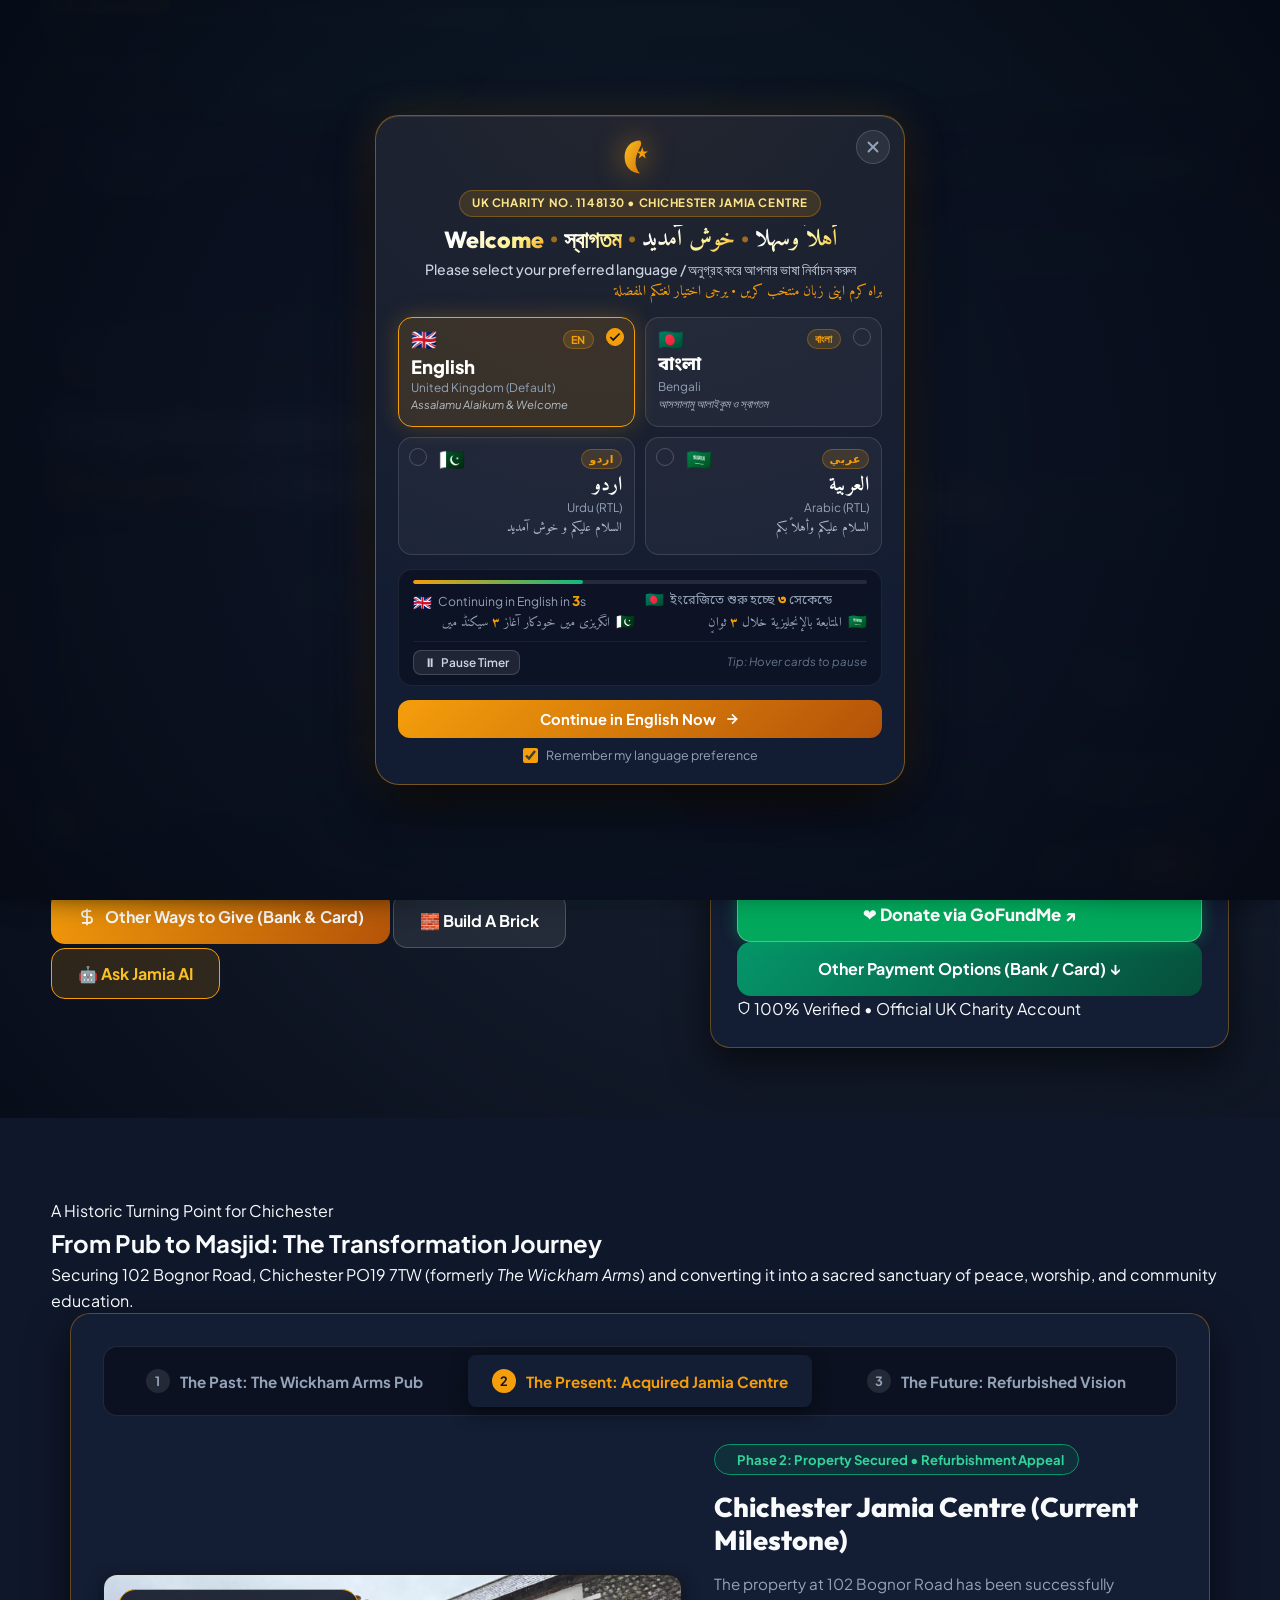
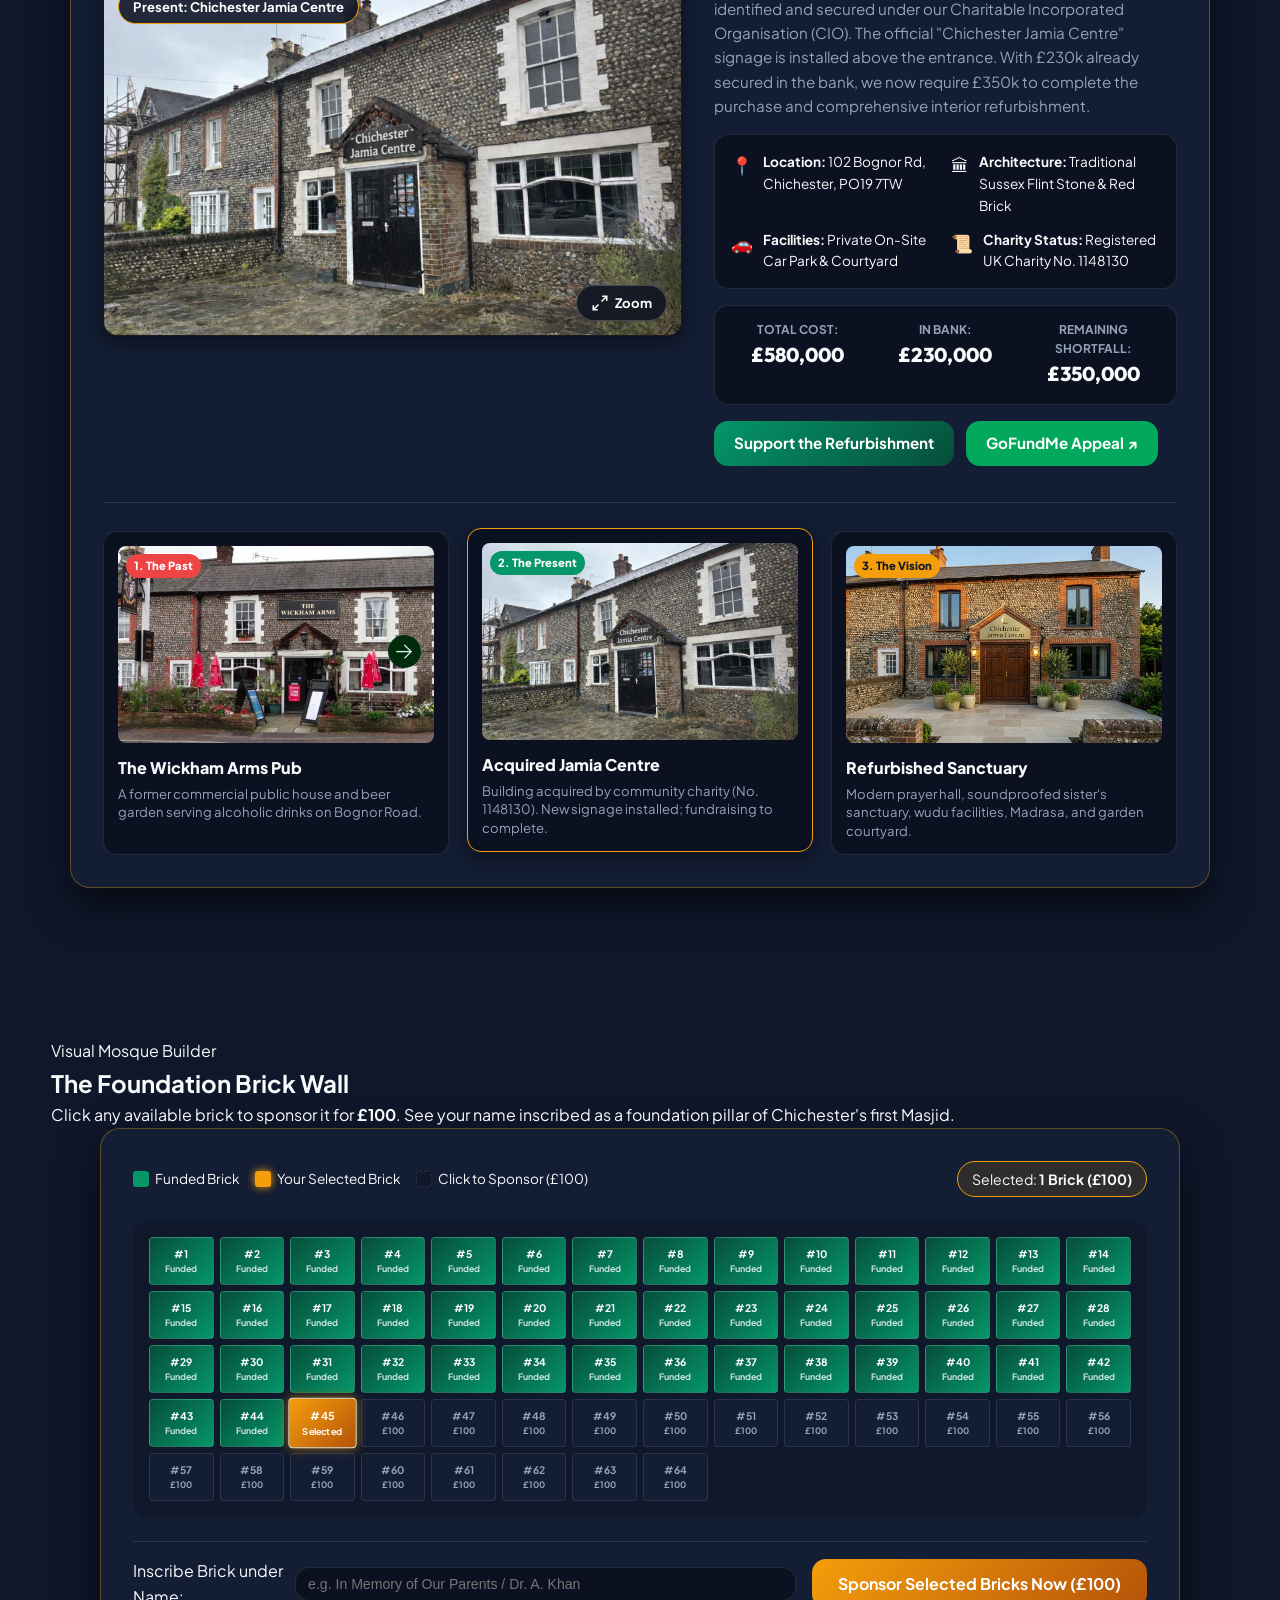
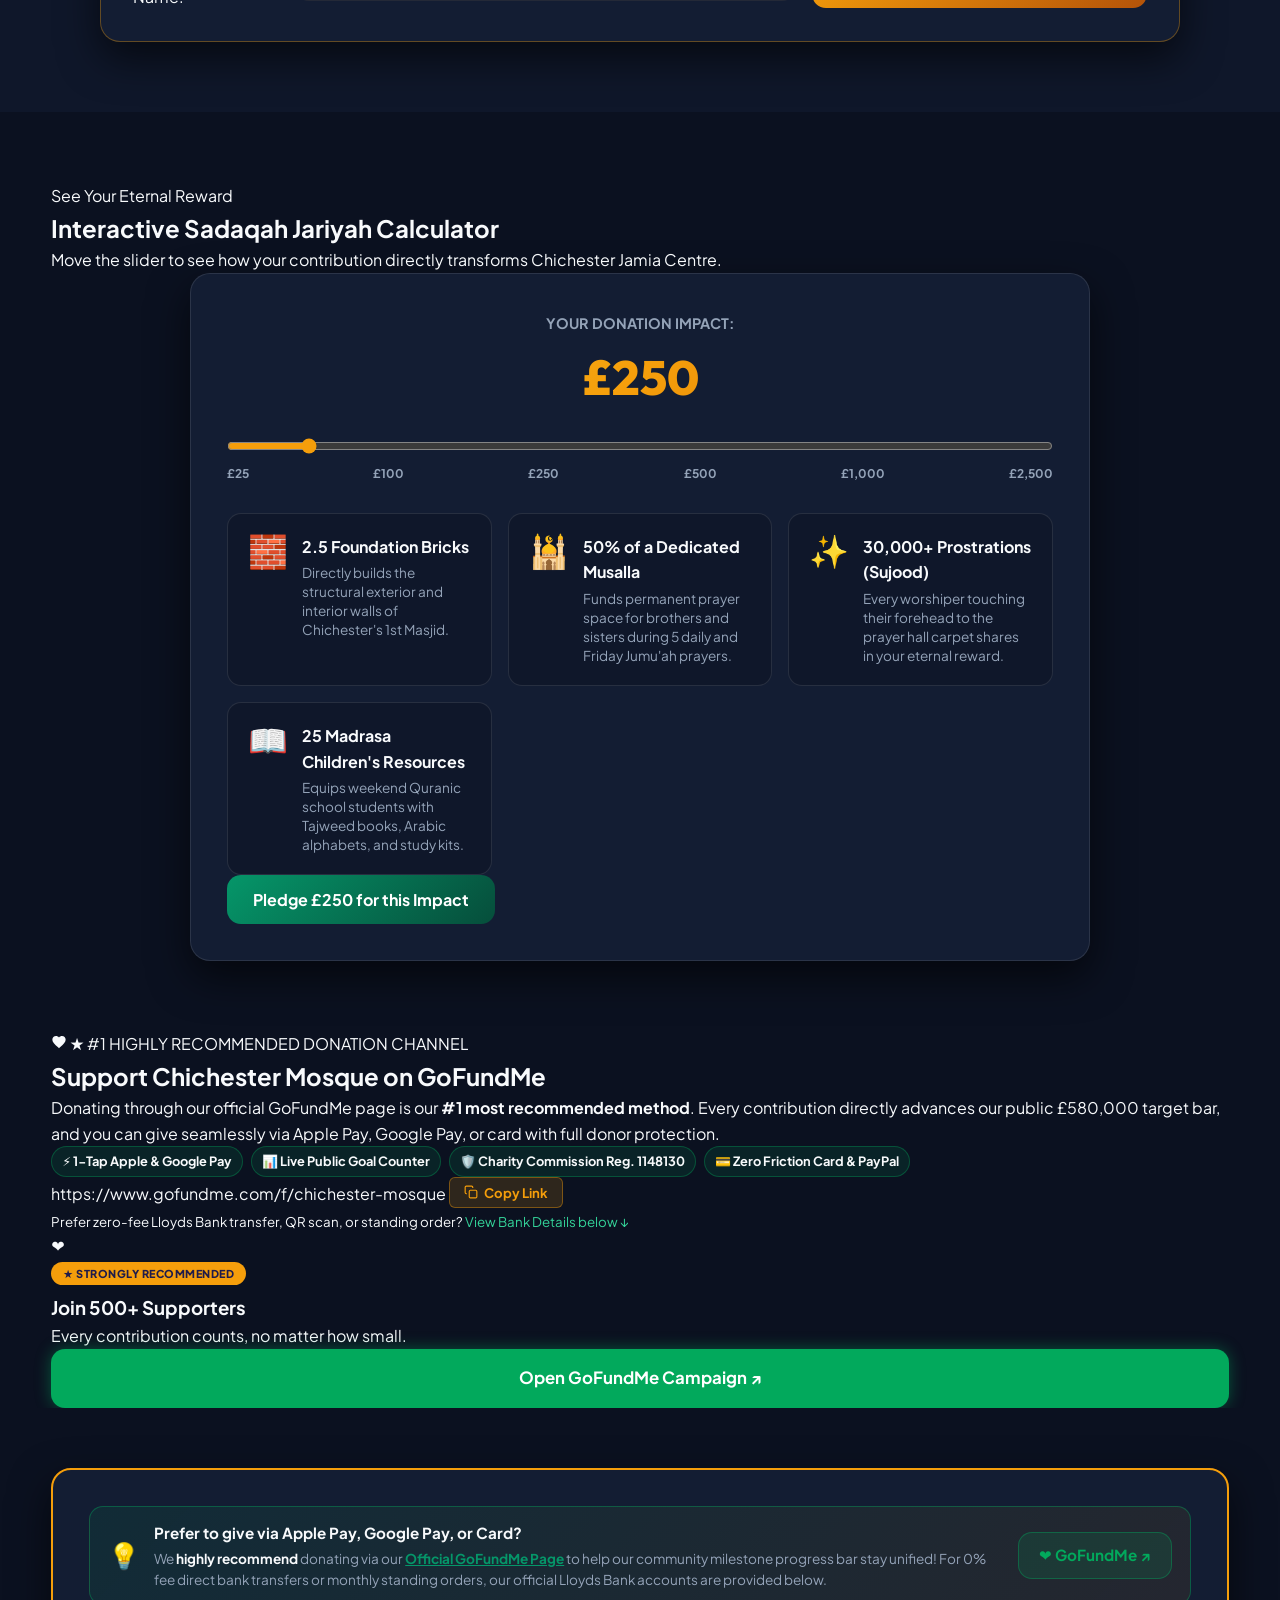
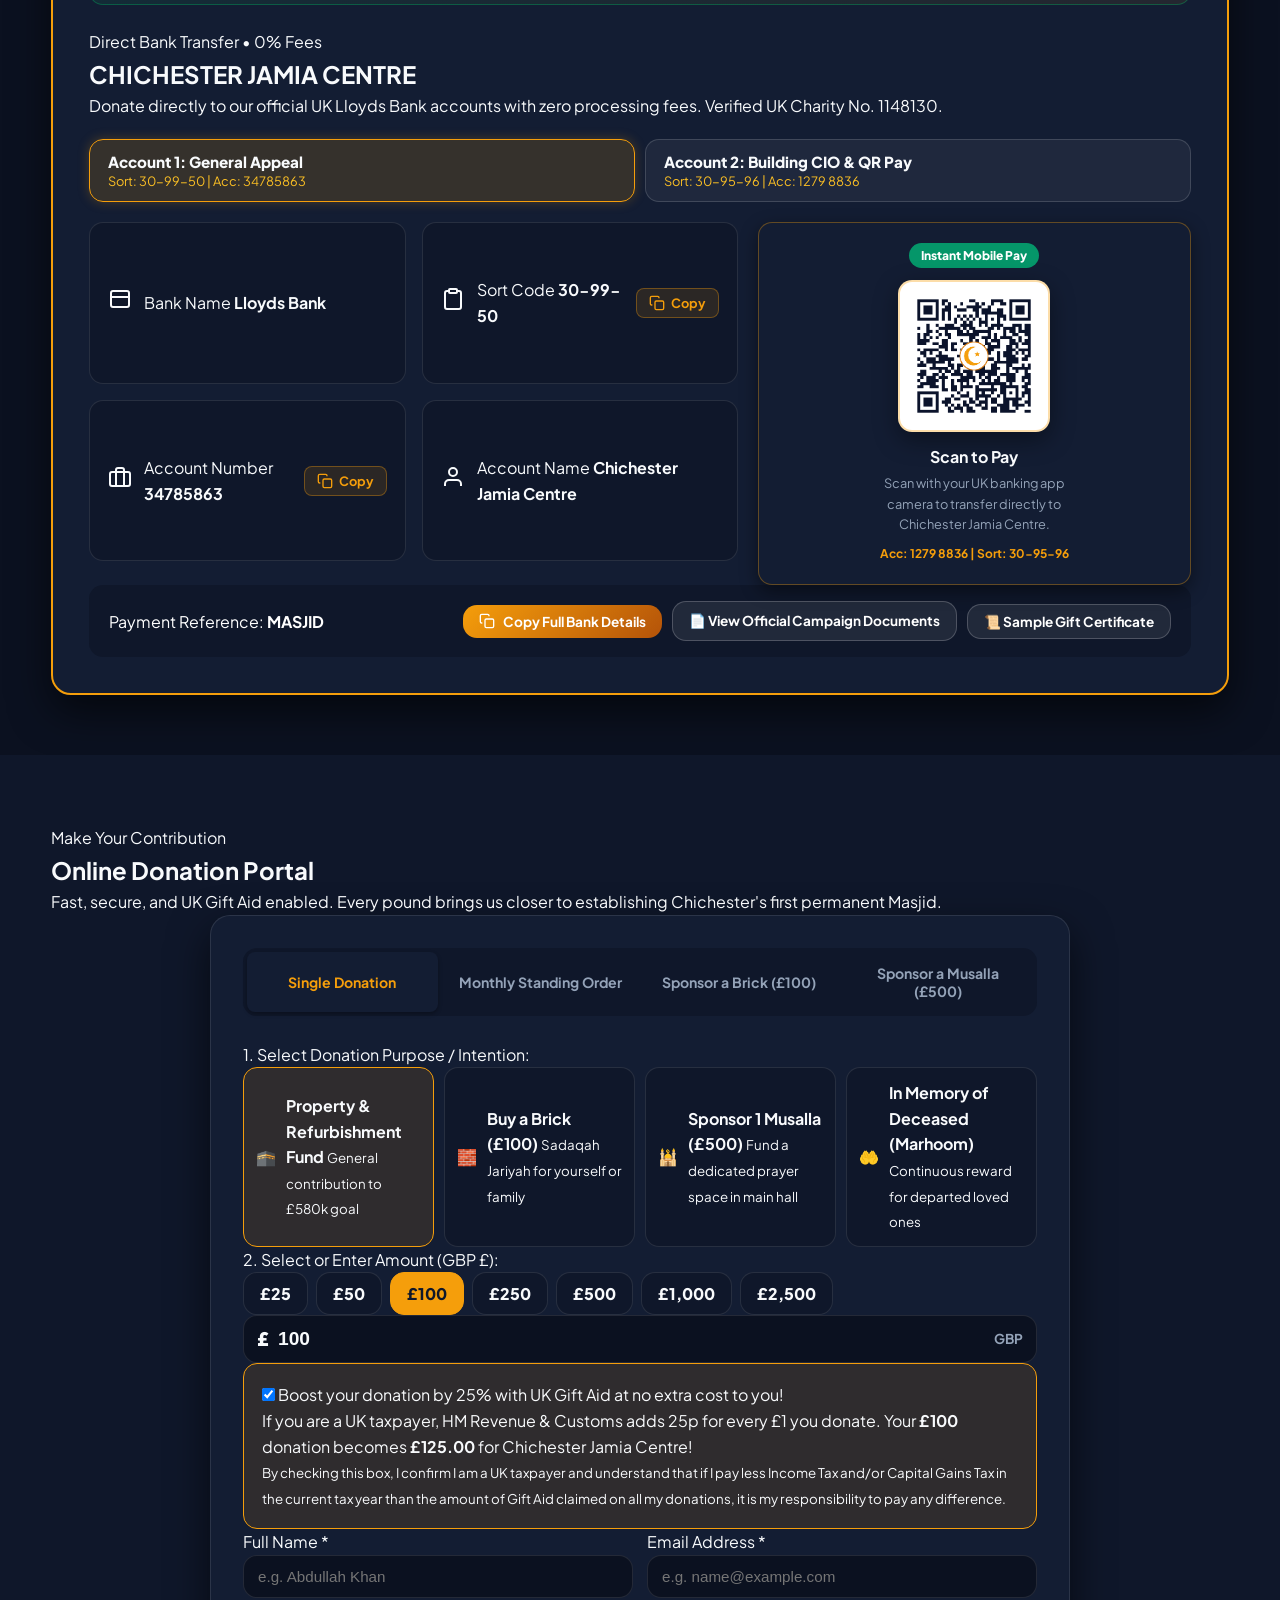
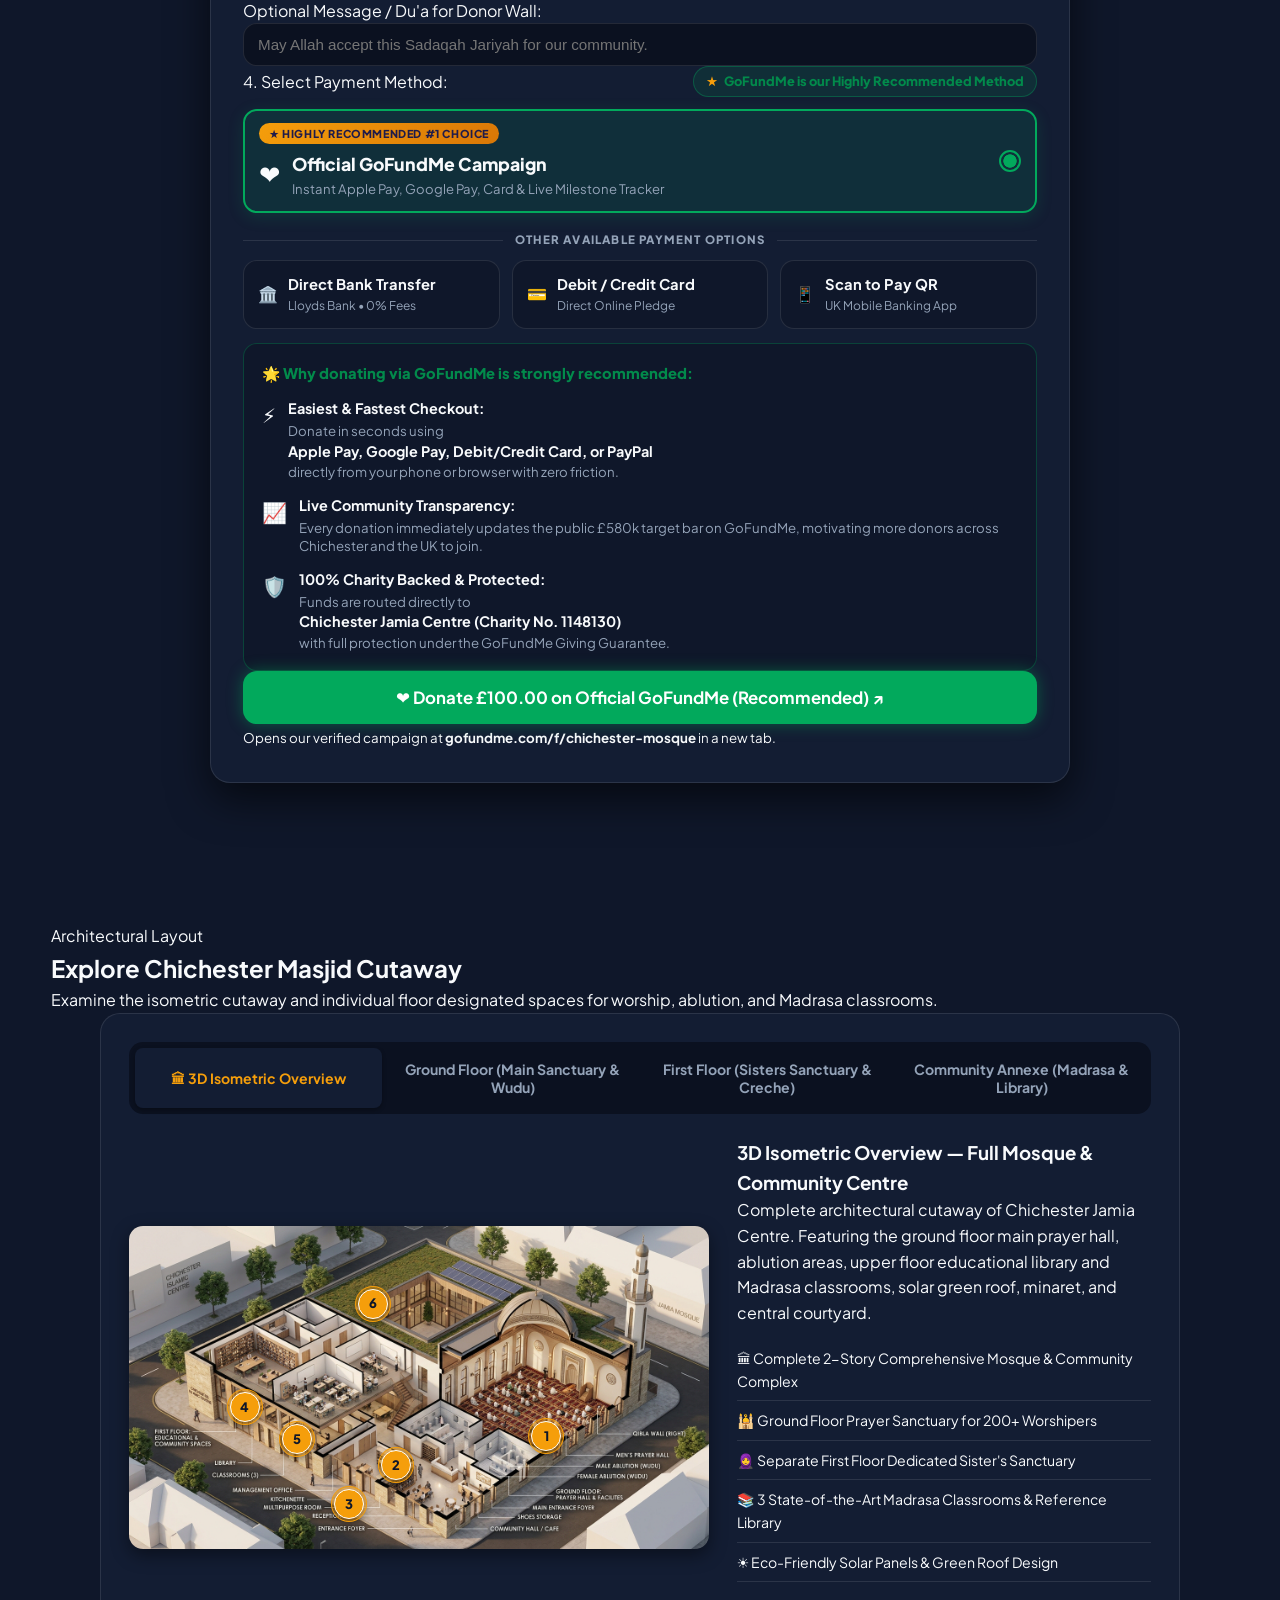
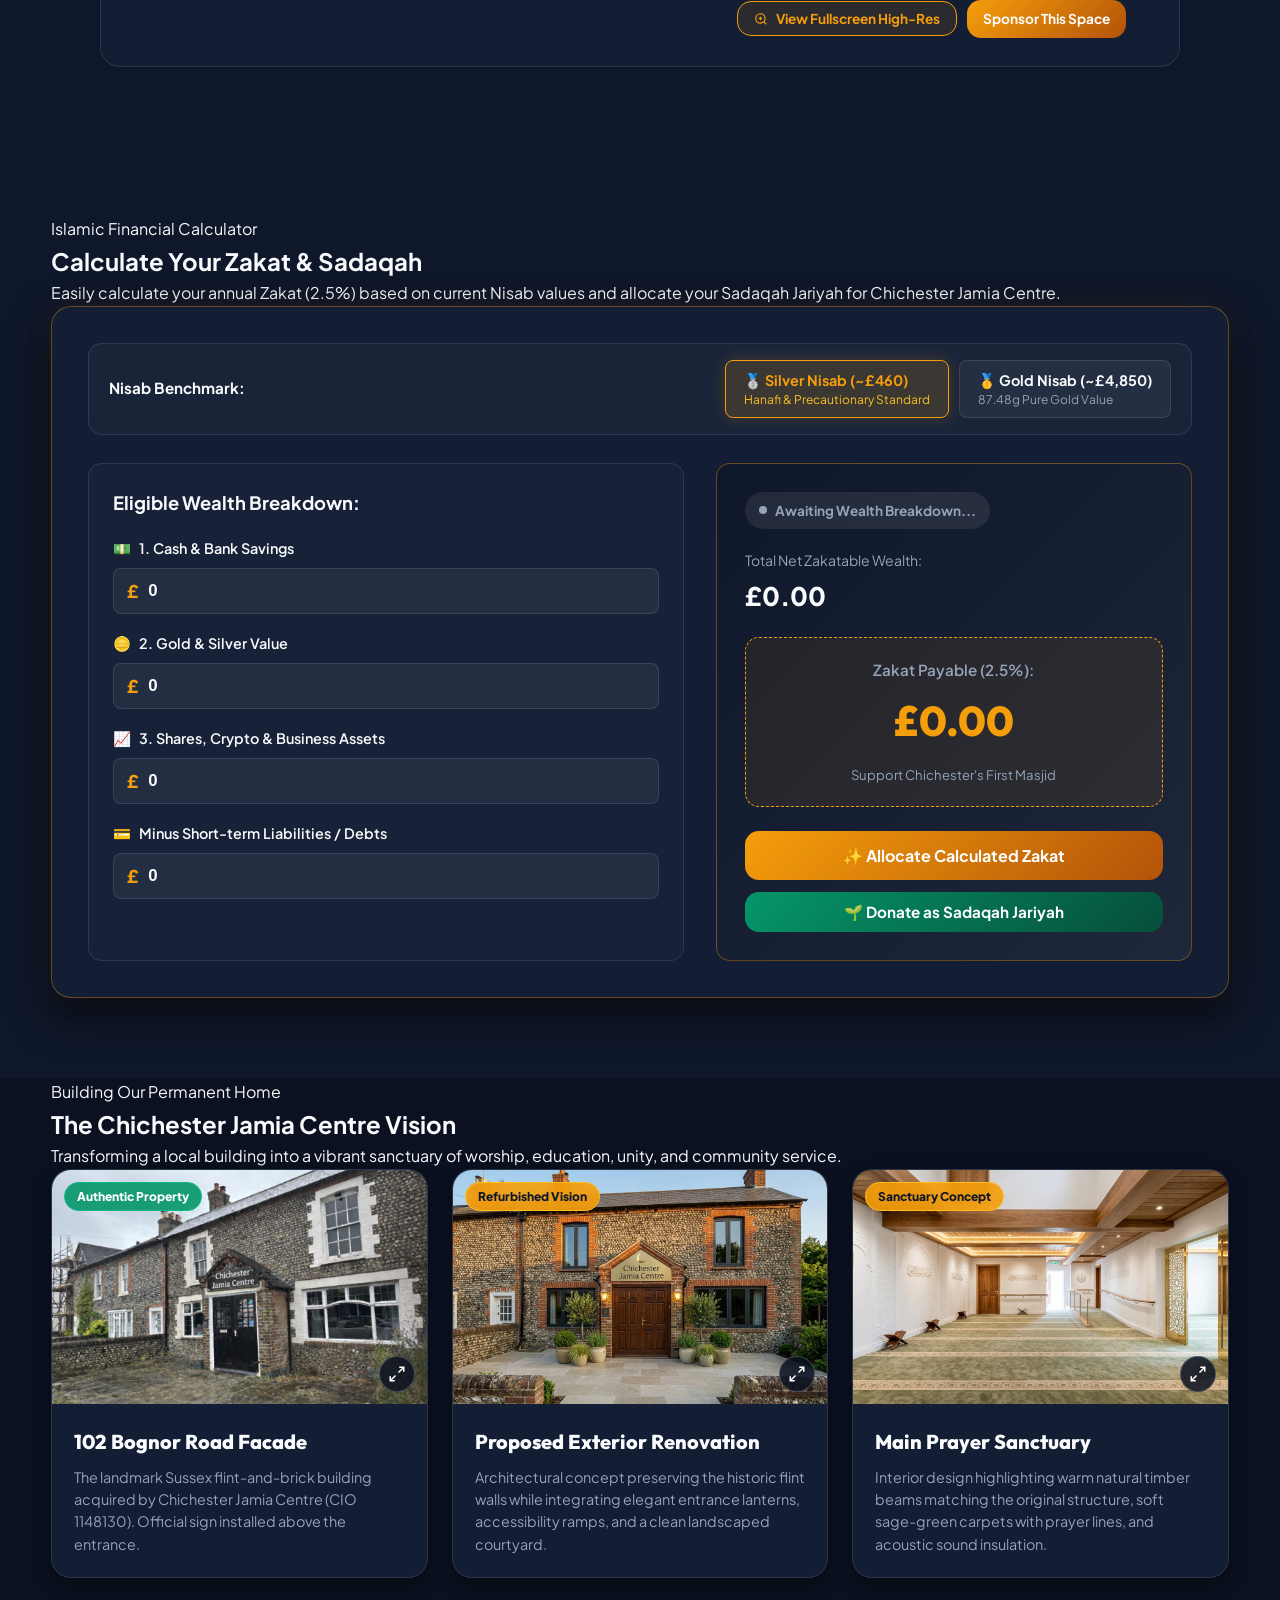
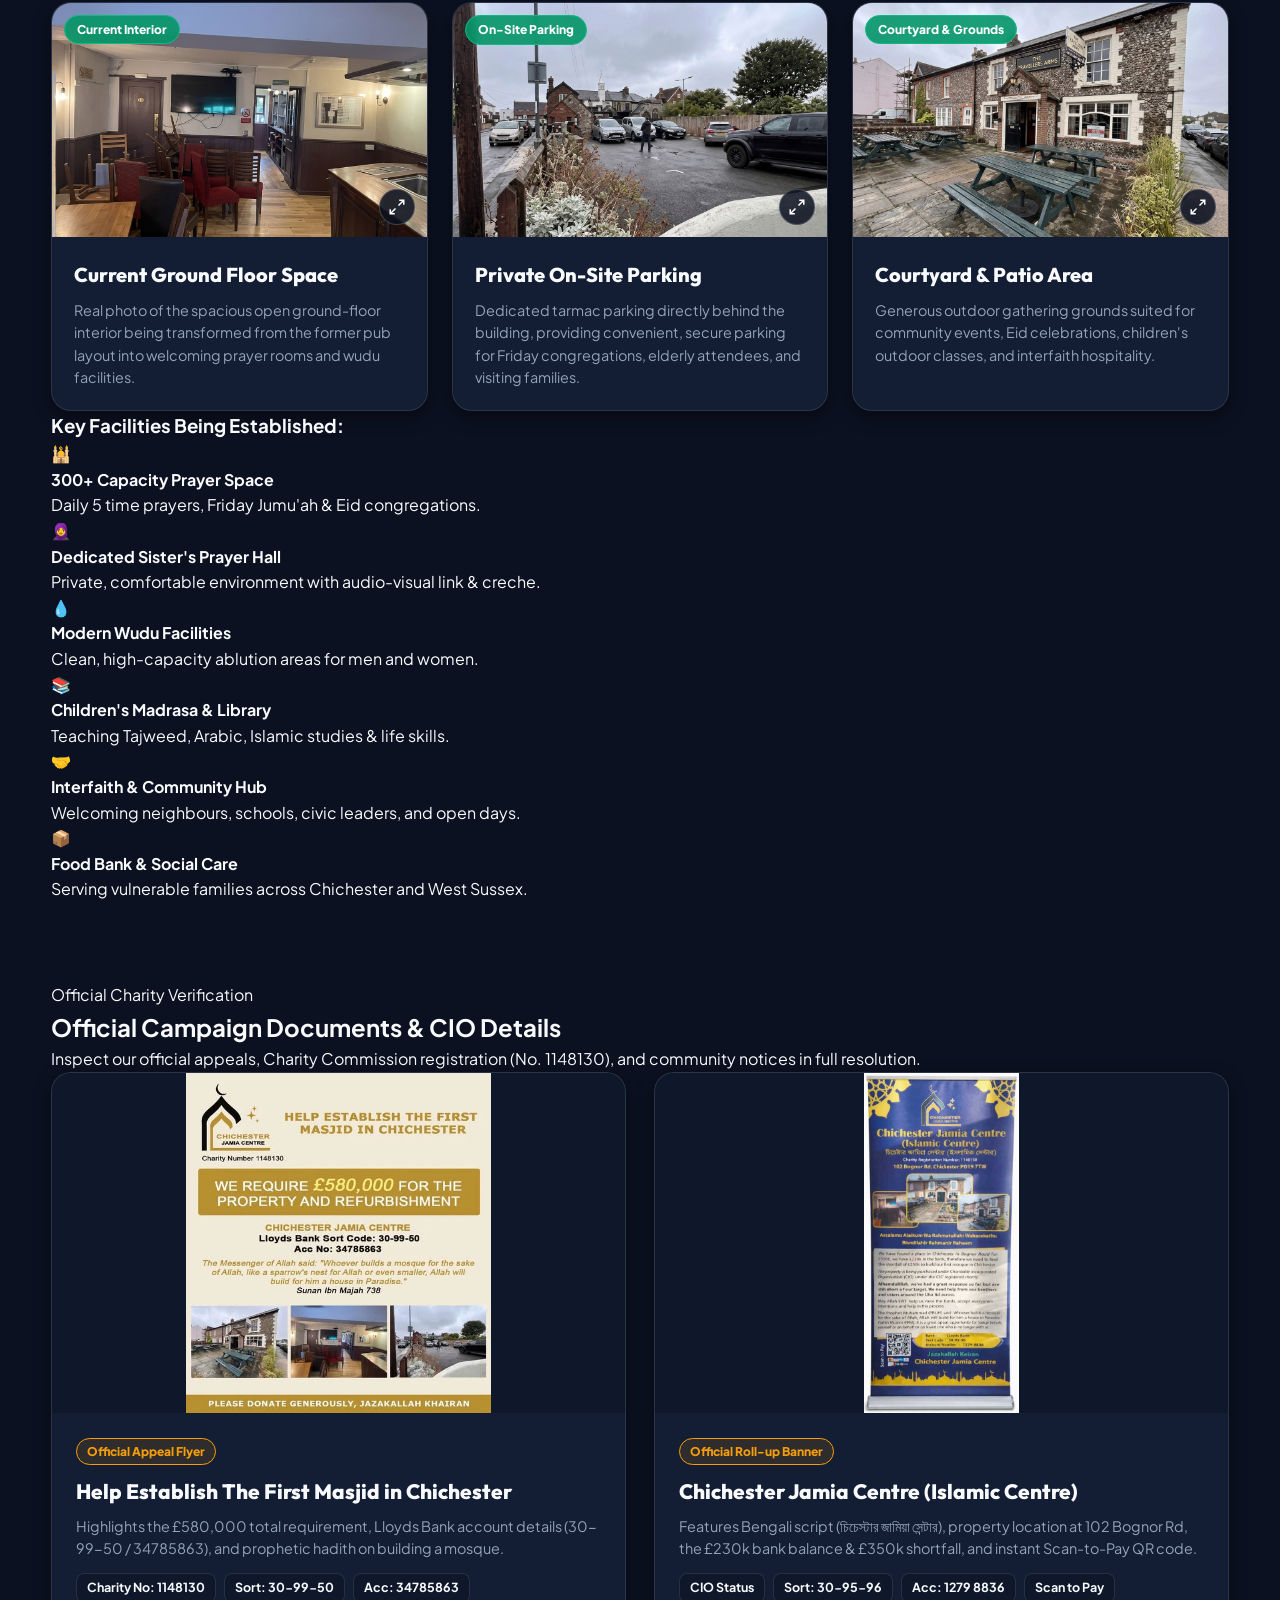
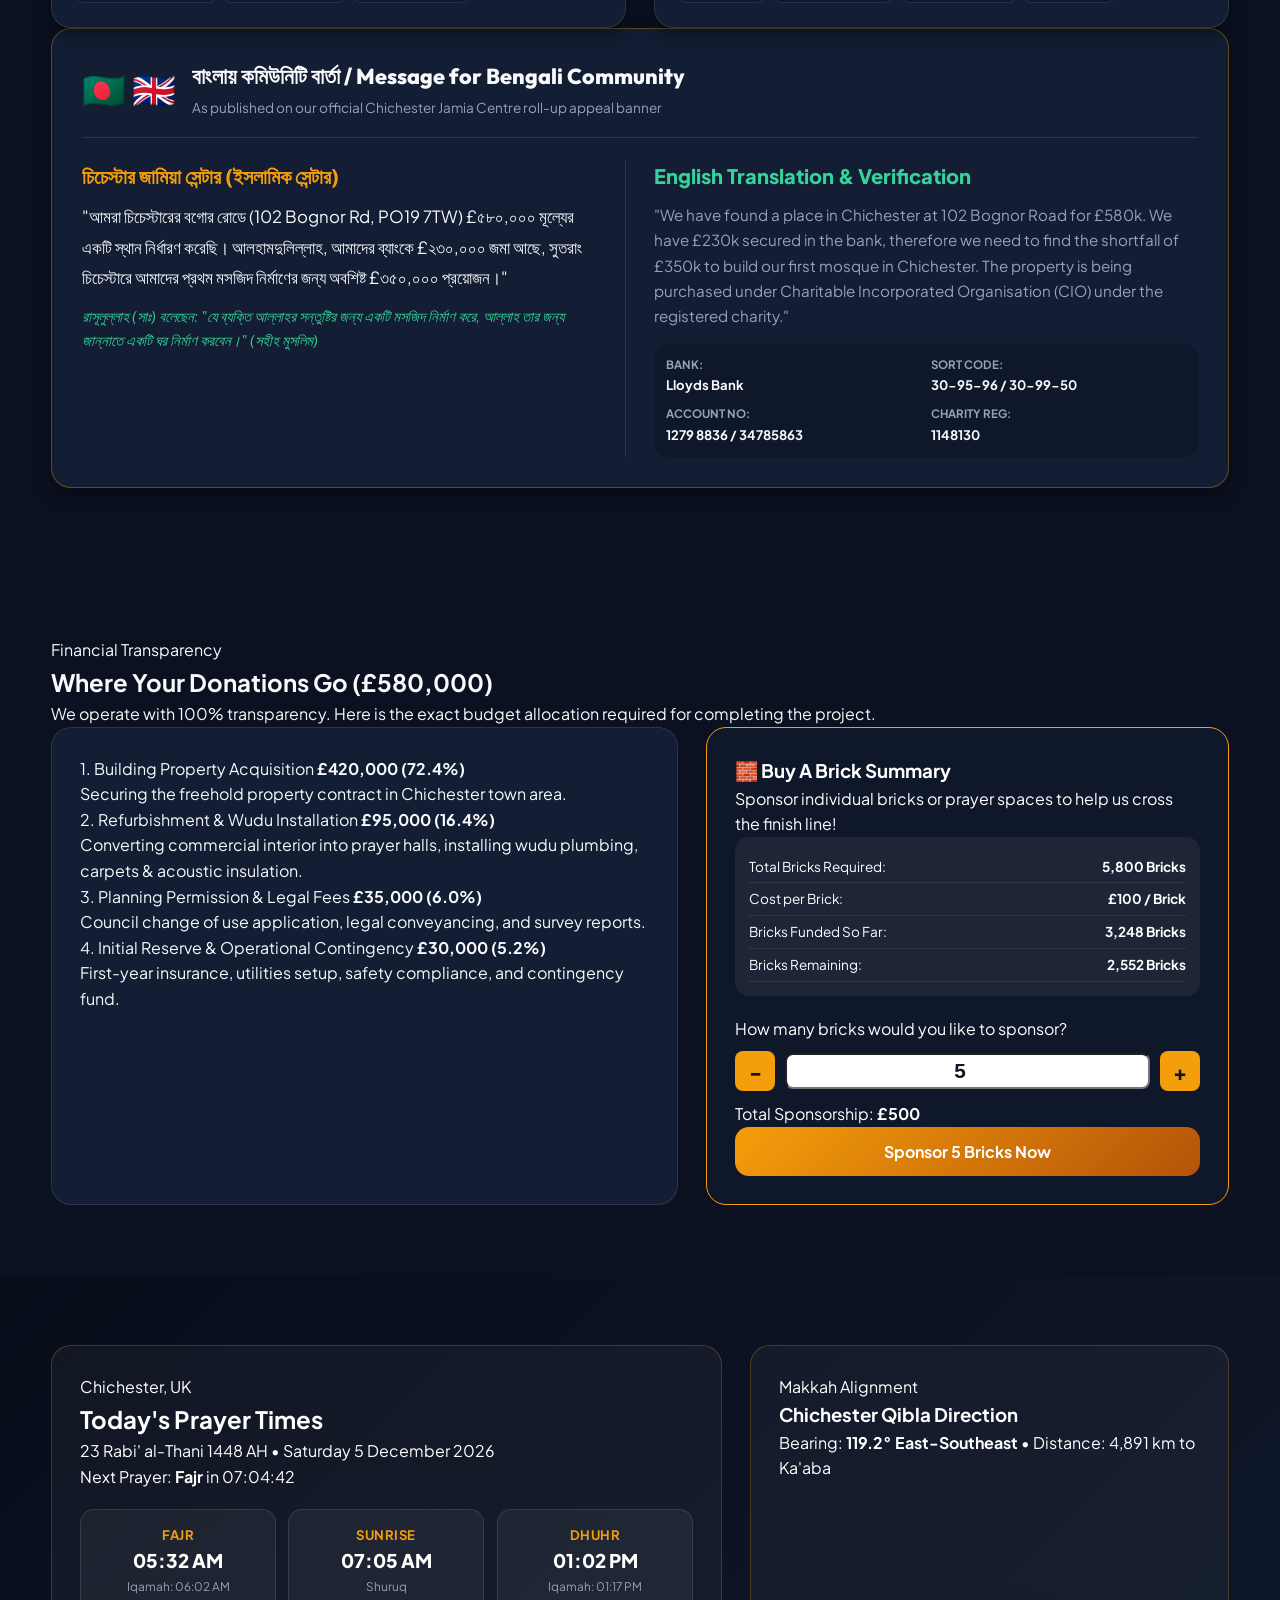
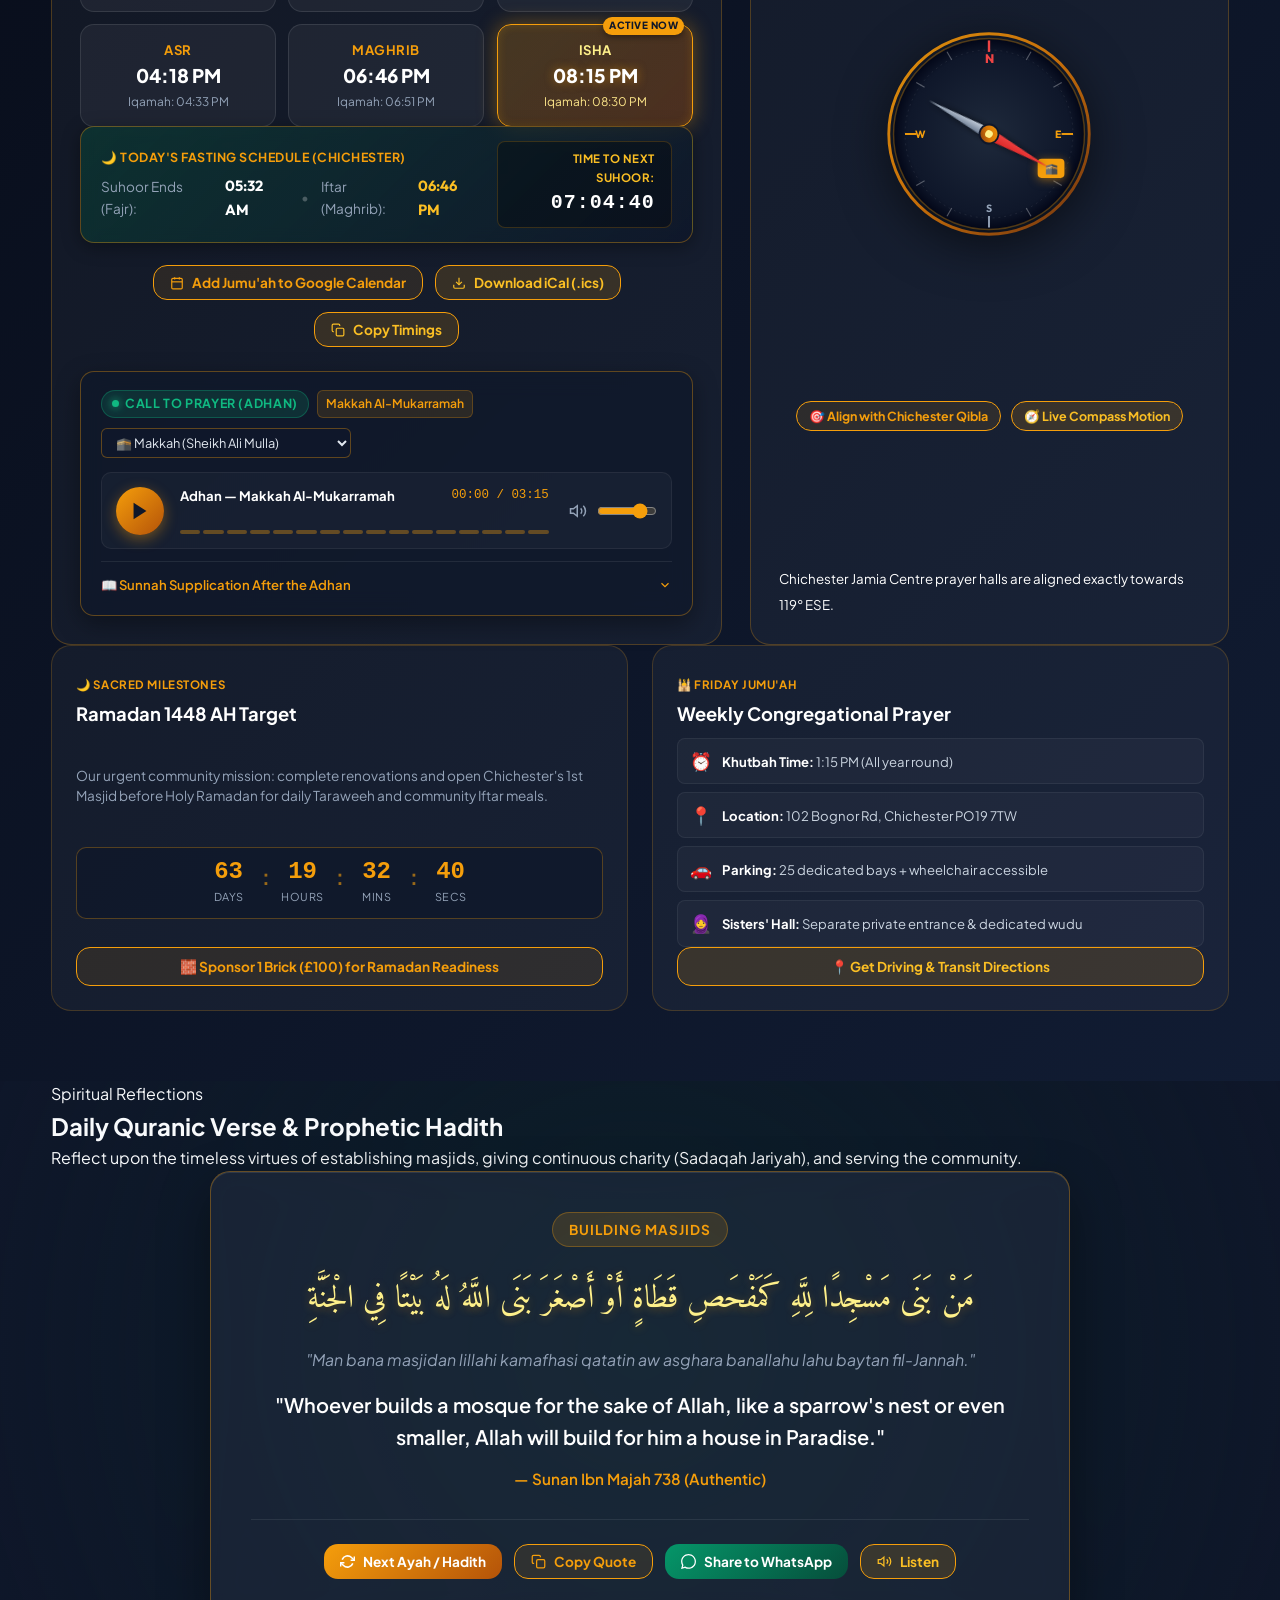
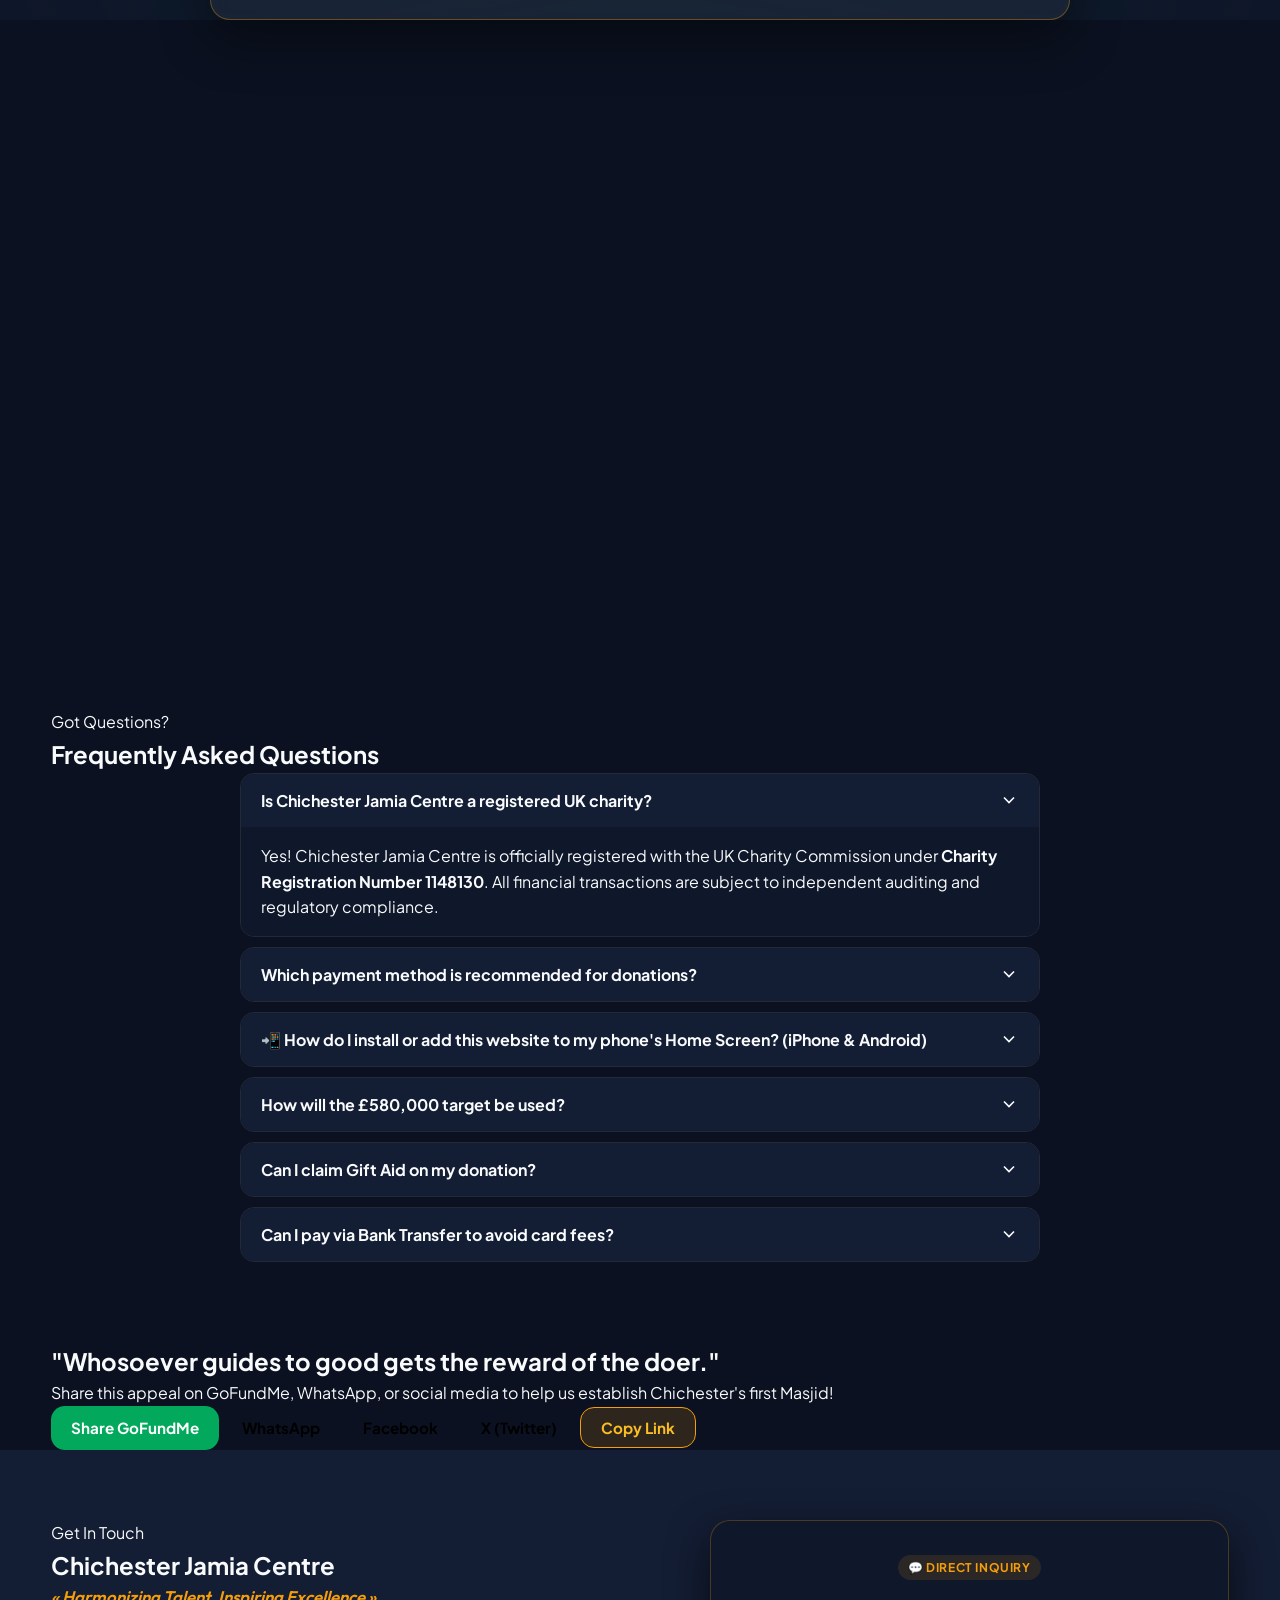
==== commit 37195309: "Incorporate chichesterjamia.co.uk features: Contact Us form, official slogan, and cookie banner" ====
--- a/index.html
+++ b/index.html
@@ -64,8 +64,10 @@
         },
         "sameAs": [
           "https://www.gofundme.com/f/chichester-mosque",
-          "https://register-of-charities.charitycommission.gov.uk/charity-search/-/charity-details/5026219"
+          "https://register-of-charities.charitycommission.gov.uk/charity-search/-/charity-details/5026219",
+          "https://chichesterjamia.co.uk/"
         ],
+        "slogan": "Harmonizing Talent, Inspiring Excellence",
         "potentialAction": {
           "@type": "DonateAction",
           "target": {
@@ -136,7 +138,7 @@
     rel="stylesheet">
 
   <!-- Main Stylesheet -->
-  <link rel="stylesheet" href="style.css?v=11" />
+  <link rel="stylesheet" href="style.css?v=12" />
   <style>
     /* Critical fallback for Language Splash to prevent any unstyled layout shift */
     .lang-splash-overlay {
@@ -592,6 +594,11 @@
         <div class="hero-badge">
           <span class="hero-badge-dot"></span>
           <span>Historic Appeal: The Wickham Arms Pub → Chichester Jamia Centre</span>
+        </div>
+
+        <div class="hero-subbadge-row">
+          <span class="hero-subbadge">✨ Harmonizing Talent, Inspiring Excellence</span>
+          <a href="https://chichesterjamia.co.uk" target="_blank" rel="noopener" class="hero-domain-badge">🌐 chichesterjamia.co.uk ↗</a>
         </div>
 
         <h1 class="hero-title">
@@ -2777,8 +2784,11 @@
         <div class="contact-info-col">
           <span class="section-subtitle">Get In Touch</span>
           <h2 class="section-title">Chichester Jamia Centre</h2>
-          <p>We welcome all community members, donors, and visitors. Feel free to contact our committee for inquiries or
-            standing order forms.</p>
+          <div class="contact-slogan-box mb-3">
+            <span class="csb-slogan">« Harmonizing Talent, Inspiring Excellence »</span>
+            <a href="https://chichesterjamia.co.uk" target="_blank" rel="noopener" class="csb-portal-link">🌐 Official Portal: chichesterjamia.co.uk ↗</a>
+          </div>
+          <p>We welcome all community members, donors, and visitors. Feel free to reach out to our team with inquiries, support requests, or standing order forms.</p>
 
           <div class="contact-detail-list mt-4">
             <div class="cd-item">
@@ -2815,14 +2825,57 @@
           </div>
         </div>
 
-        <div class="newsletter-col">
-          <div class="newsletter-box">
-            <h3>Subscribe to Project Updates</h3>
-            <p>Receive Friday Jumu'ah venue notices, building refurbishment updates, and fundraising milestones.</p>
-            <form id="newsletterForm" class="newsletter-form mt-3">
-              <input type="email" class="form-control" placeholder="Enter your email address" required>
-              <button type="submit" class="btn btn-gold btn-block mt-2">Subscribe for Updates</button>
+        <!-- Contact Us Form (Drop us a line!) from chichesterjamia.co.uk -->
+        <div class="contact-form-col">
+          <div class="contact-form-card">
+            <div class="cfc-header">
+              <span class="cfc-badge">💬 Direct Inquiry</span>
+              <h3 class="cfc-title">Contact Us</h3>
+              <p class="cfc-subtitle">Drop us a line!</p>
+            </div>
+
+            <form id="contactUsForm" class="contact-us-form mt-3">
+              <div class="form-group mb-3">
+                <label for="contactName" class="form-label-subtle">Name</label>
+                <input type="text" id="contactName" name="name" class="form-control" placeholder="Name">
+              </div>
+
+              <div class="form-group mb-3">
+                <label for="contactEmail" class="form-label-subtle">Email*</label>
+                <input type="email" id="contactEmail" name="email" class="form-control" placeholder="Email*" required>
+              </div>
+
+              <div class="form-group mb-3">
+                <label for="contactMessage" class="form-label-subtle">Message</label>
+                <textarea id="contactMessage" name="message" class="form-control" rows="4" placeholder="Message" required></textarea>
+              </div>
+
+              <div class="contact-checkbox-row mb-3">
+                <label class="contact-checkbox-label">
+                  <input type="checkbox" id="contactNewsletterOptIn" checked>
+                  <span class="checkbox-text">Sign up for our email list for updates, promotions, and more.</span>
+                </label>
+              </div>
+
+              <button type="submit" class="btn btn-gold btn-block btn-lg" id="btnSubmitContact">
+                <span>SEND</span>
+              </button>
+
+              <p class="recaptcha-notice mt-2">
+                This site is protected by reCAPTCHA and the Google <a href="https://policies.google.com/privacy" target="_blank" rel="noopener">Privacy Policy</a> and <a href="https://policies.google.com/terms" target="_blank" rel="noopener">Terms of Service</a> apply.
+              </p>
             </form>
+
+            <!-- Quick Project Newsletter Bar -->
+            <div class="quick-newsletter-bar mt-4 pt-3 border-top-light">
+              <p class="qnb-title"><strong>Prefer Friday updates only?</strong></p>
+              <form id="newsletterForm" class="newsletter-form-compact mt-2">
+                <div class="qnb-input-group">
+                  <input type="email" class="form-control" placeholder="Enter email for Jumu'ah bulletins" required>
+                  <button type="submit" class="btn btn-outline-gold btn-sm">Subscribe</button>
+                </div>
+              </form>
+            </div>
           </div>
         </div>
       </div>
@@ -3004,8 +3057,8 @@
 
     <div class="footer-bottom">
       <div class="container fb-flex">
-        <p>&copy; 2026 Chichester Jamia Centre. Registered UK Charity No. 1148130. JazakAllah Khairan.</p>
-        <div class="fb-sub">Built with devotion for the Chichester Muslim Community</div>
+        <p>&copy; 2026 Chichester Jamia Centre (<a href="https://chichesterjamia.co.uk" target="_blank" rel="noopener" style="color:var(--accent-gold);">chichesterjamia.co.uk</a>). Registered UK Charity No. 1148130. JazakAllah Khairan.</p>
+        <div class="fb-sub">Harmonizing Talent, Inspiring Excellence • Serving Chichester &amp; West Sussex</div>
       </div>
     </div>
   </footer>
@@ -3784,8 +3837,22 @@
   <!-- Toast Notification Container -->
   <div id="toastContainer" class="toast-container"></div>
 
+  <!-- Cookie Consent Banner (from chichesterjamia.co.uk) -->
+  <div id="cookieBanner" class="cookie-banner-wrap hidden" role="region" aria-label="Cookie Consent">
+    <div class="container cookie-banner-inner">
+      <div class="cookie-banner-text">
+        <span class="cookie-icon">🍪</span>
+        <p>This website uses cookies. We use cookies to analyze website traffic and optimize your website experience. By accepting our use of cookies, your data will be aggregated with all other user data.</p>
+      </div>
+      <div class="cookie-banner-actions">
+        <button type="button" class="btn btn-sm btn-glass" id="btnDeclineCookies">Decline</button>
+        <button type="button" class="btn btn-sm btn-gold" id="btnAcceptCookies">Accept</button>
+      </div>
+    </div>
+  </div>
+
   <!-- JavaScript -->
-  <script src="app.js?v=11"></script>
+  <script src="app.js?v=12"></script>
 </body>
 
 </html>
--- a/style.css
+++ b/style.css
@@ -6081,4 +6081,222 @@
   gap: 10px;
 }
 
-
+/* ==========================================================================
+   CHICHESTERJAMIA.CO.UK INTEGRATIONS: SLOGAN, CONTACT US & COOKIE BANNER
+   ========================================================================== */
+.hero-subbadge-row {
+  display: flex;
+  align-items: center;
+  flex-wrap: wrap;
+  gap: 10px;
+  margin: 10px 0 16px;
+}
+.hero-subbadge {
+  display: inline-flex;
+  align-items: center;
+  gap: 6px;
+  background: rgba(245, 158, 11, 0.12);
+  border: 1px solid rgba(245, 158, 11, 0.35);
+  color: var(--accent-gold);
+  font-size: 0.82rem;
+  font-weight: 700;
+  padding: 4px 12px;
+  border-radius: 999px;
+  letter-spacing: 0.02em;
+}
+.hero-domain-badge {
+  display: inline-flex;
+  align-items: center;
+  gap: 6px;
+  background: rgba(16, 185, 129, 0.12);
+  border: 1px solid rgba(16, 185, 129, 0.35);
+  color: #6ee7b7;
+  font-size: 0.82rem;
+  font-weight: 600;
+  padding: 4px 12px;
+  border-radius: 999px;
+  text-decoration: none;
+  transition: all 0.2s ease;
+}
+.hero-domain-badge:hover {
+  background: rgba(16, 185, 129, 0.25);
+  color: #ffffff;
+  transform: translateY(-1px);
+}
+
+.contact-slogan-box {
+  display: flex;
+  flex-direction: column;
+  gap: 4px;
+}
+.csb-slogan {
+  font-family: var(--font-heading);
+  font-size: 1.05rem;
+  font-style: italic;
+  color: var(--accent-gold);
+  font-weight: 600;
+}
+.csb-portal-link {
+  font-size: 0.82rem;
+  color: #6ee7b7;
+  text-decoration: none;
+  font-weight: 600;
+  transition: color 0.2s ease;
+}
+.csb-portal-link:hover {
+  color: #ffffff;
+  text-decoration: underline;
+}
+
+.contact-form-card {
+  background: var(--bg-secondary);
+  border: 1.5px solid rgba(245, 158, 11, 0.25);
+  border-radius: var(--radius-lg);
+  padding: 32px 28px;
+  box-shadow: var(--shadow-lg);
+}
+.cfc-header {
+  text-align: center;
+  margin-bottom: 20px;
+}
+.cfc-badge {
+  display: inline-block;
+  background: rgba(245, 158, 11, 0.12);
+  color: var(--accent-gold);
+  font-size: 0.75rem;
+  font-weight: 700;
+  text-transform: uppercase;
+  letter-spacing: 0.05em;
+  padding: 3px 10px;
+  border-radius: 999px;
+  margin-bottom: 8px;
+}
+.cfc-title {
+  font-family: var(--font-heading);
+  font-size: 2.2rem;
+  font-weight: 700;
+  color: var(--text-dark);
+  margin-bottom: 4px;
+}
+.cfc-subtitle {
+  font-size: 1.1rem;
+  color: var(--text-muted);
+  font-style: italic;
+  margin: 0;
+}
+.form-label-subtle {
+  display: block;
+  font-size: 0.8rem;
+  font-weight: 600;
+  color: var(--text-muted);
+  margin-bottom: 4px;
+}
+.contact-checkbox-row {
+  margin: 16px 0;
+}
+.contact-checkbox-label {
+  display: flex;
+  align-items: flex-start;
+  gap: 10px;
+  cursor: pointer;
+  font-size: 0.85rem;
+  color: var(--text-muted);
+  line-height: 1.4;
+}
+.contact-checkbox-label input[type="checkbox"] {
+  accent-color: var(--accent-gold);
+  width: 17px;
+  height: 17px;
+  margin-top: 2px;
+  flex-shrink: 0;
+  cursor: pointer;
+}
+.recaptcha-notice {
+  font-size: 0.72rem;
+  color: var(--text-muted);
+  text-align: center;
+  line-height: 1.4;
+}
+.recaptcha-notice a {
+  color: var(--accent-gold);
+  text-decoration: underline;
+}
+.quick-newsletter-bar {
+  margin-top: 20px;
+}
+.qnb-title {
+  font-size: 0.82rem;
+  color: var(--text-muted);
+  margin-bottom: 6px;
+}
+.qnb-input-group {
+  display: flex;
+  gap: 8px;
+}
+.qnb-input-group input {
+  flex: 1;
+  font-size: 0.85rem;
+  padding: 8px 12px;
+}
+.border-top-light {
+  border-top: 1px solid var(--border-light);
+}
+
+/* Cookie Consent Banner */
+.cookie-banner-wrap {
+  position: fixed;
+  bottom: 0;
+  left: 0;
+  right: 0;
+  background: rgba(15, 23, 42, 0.95);
+  backdrop-filter: blur(12px);
+  -webkit-backdrop-filter: blur(12px);
+  border-top: 1px solid rgba(245, 158, 11, 0.35);
+  padding: 16px 20px;
+  z-index: 1050;
+  box-shadow: 0 -8px 30px rgba(0, 0, 0, 0.5);
+  animation: slideUpCookie 0.35s cubic-bezier(0.16, 1, 0.3, 1);
+}
+@media (max-width: 768px) {
+  .cookie-banner-wrap {
+    bottom: 60px; /* Above the mobile sticky bottom bar */
+    padding: 14px 16px;
+  }
+}
+@keyframes slideUpCookie {
+  from { transform: translateY(100%); opacity: 0; }
+  to { transform: translateY(0); opacity: 1; }
+}
+.cookie-banner-inner {
+  display: flex;
+  align-items: center;
+  justify-content: space-between;
+  gap: 20px;
+  flex-wrap: wrap;
+}
+.cookie-banner-text {
+  display: flex;
+  align-items: center;
+  gap: 14px;
+  flex: 1;
+  min-width: 280px;
+}
+.cookie-icon {
+  font-size: 1.8rem;
+  line-height: 1;
+}
+.cookie-banner-text p {
+  margin: 0;
+  font-size: 0.84rem;
+  line-height: 1.45;
+  color: #cbd5e1;
+}
+.cookie-banner-actions {
+  display: flex;
+  align-items: center;
+  gap: 10px;
+  flex-shrink: 0;
+}
+
+
+
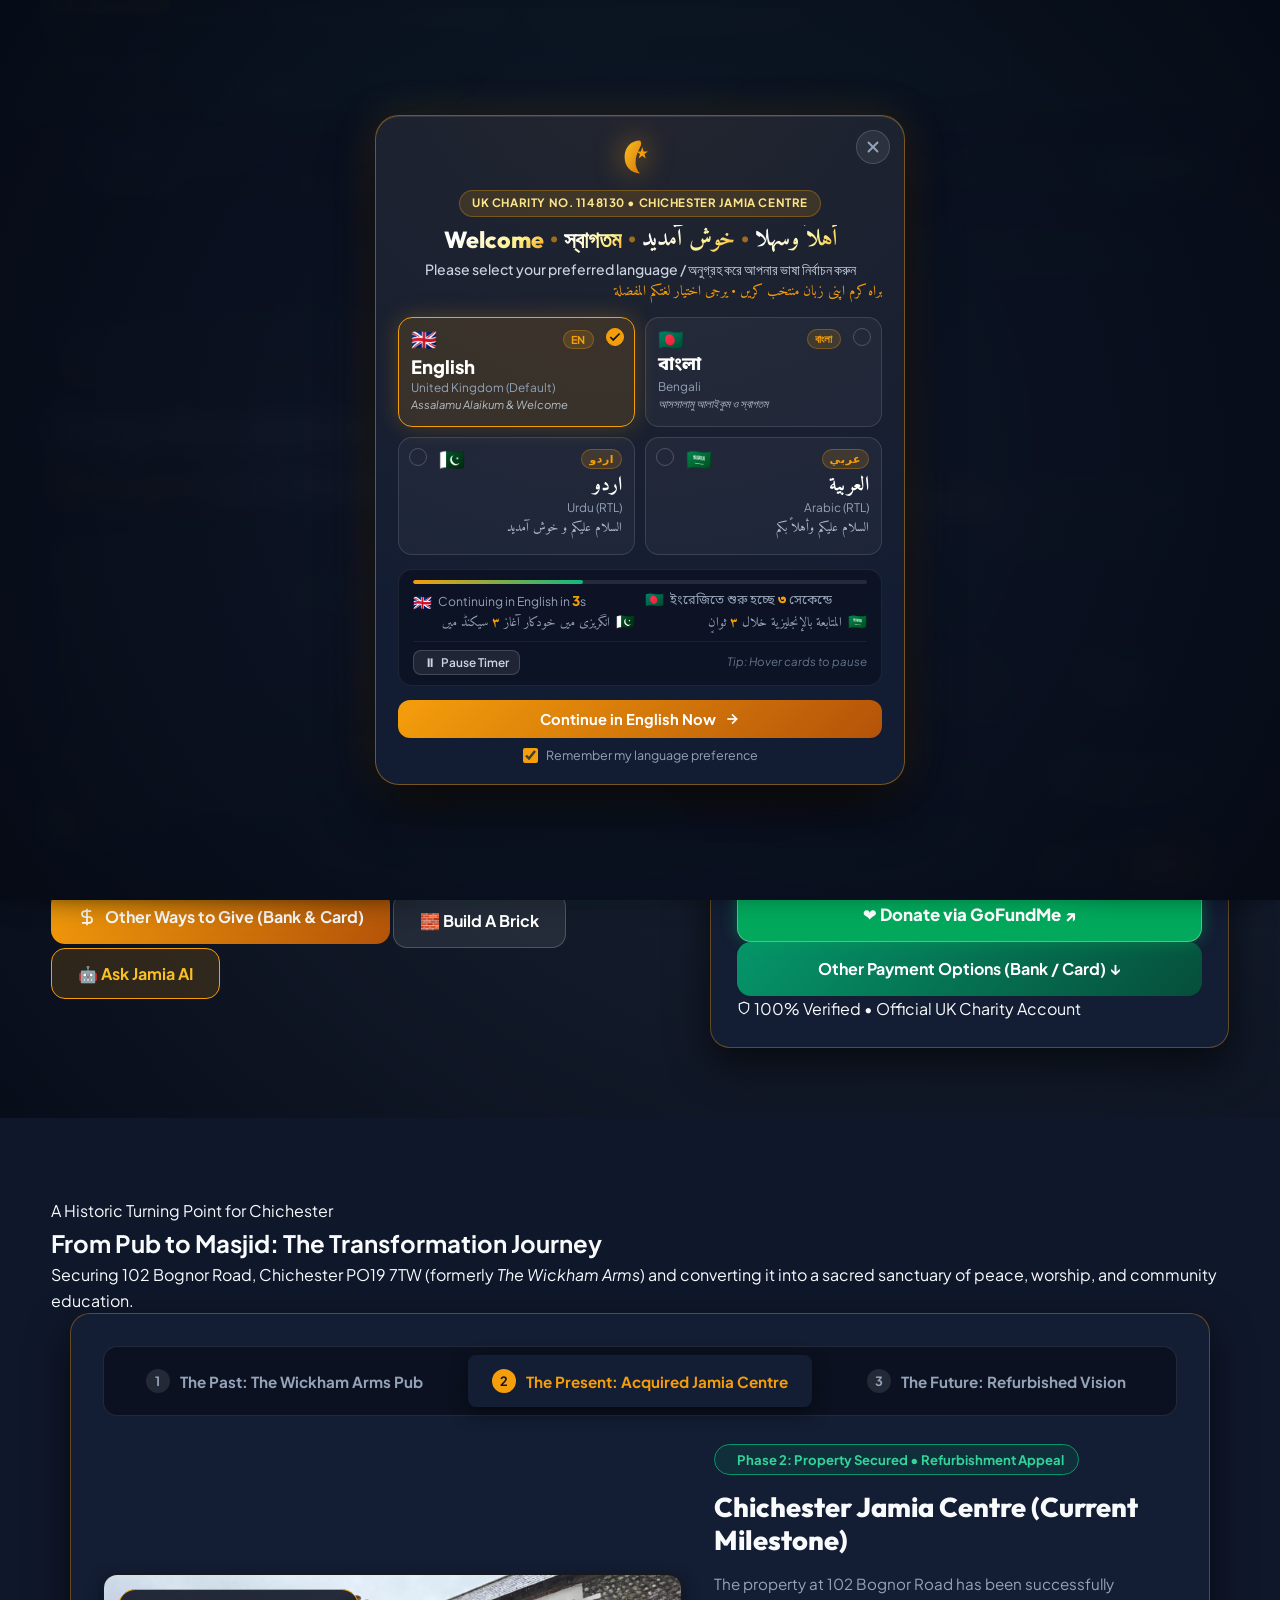
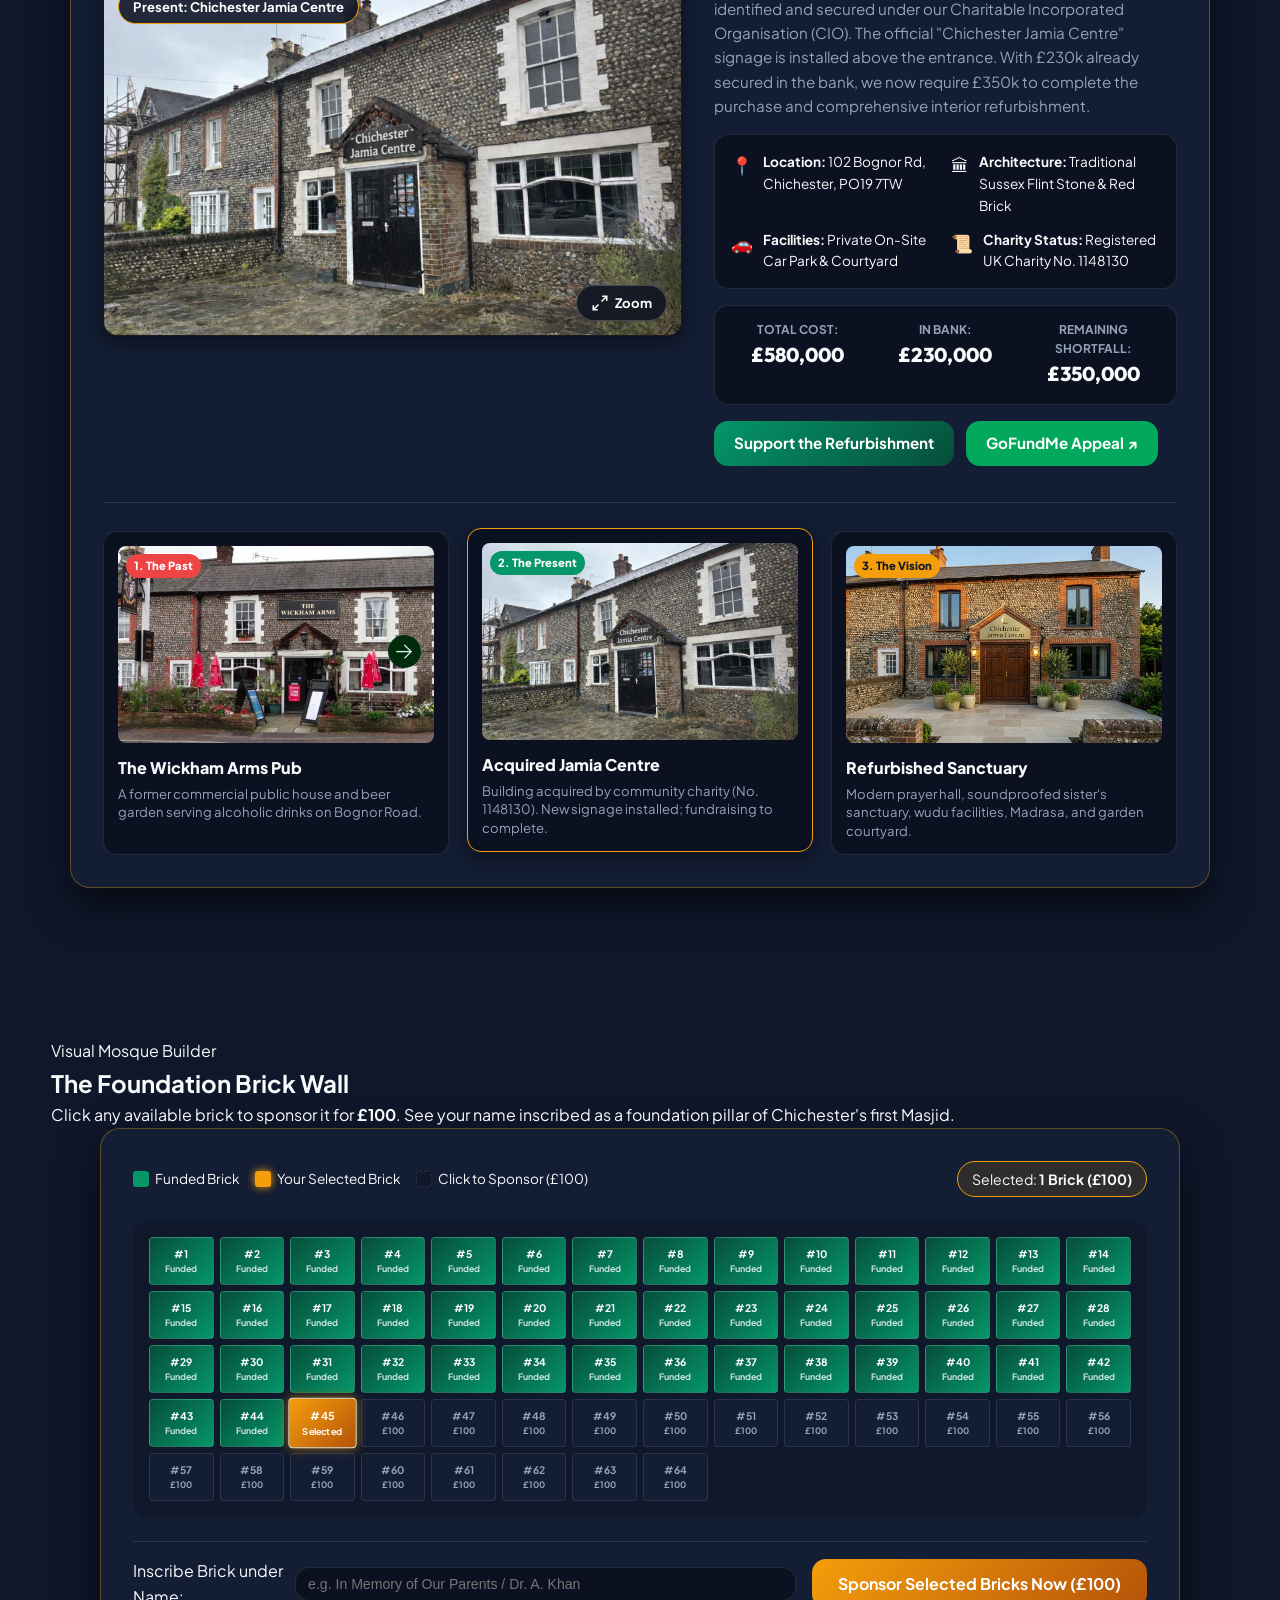
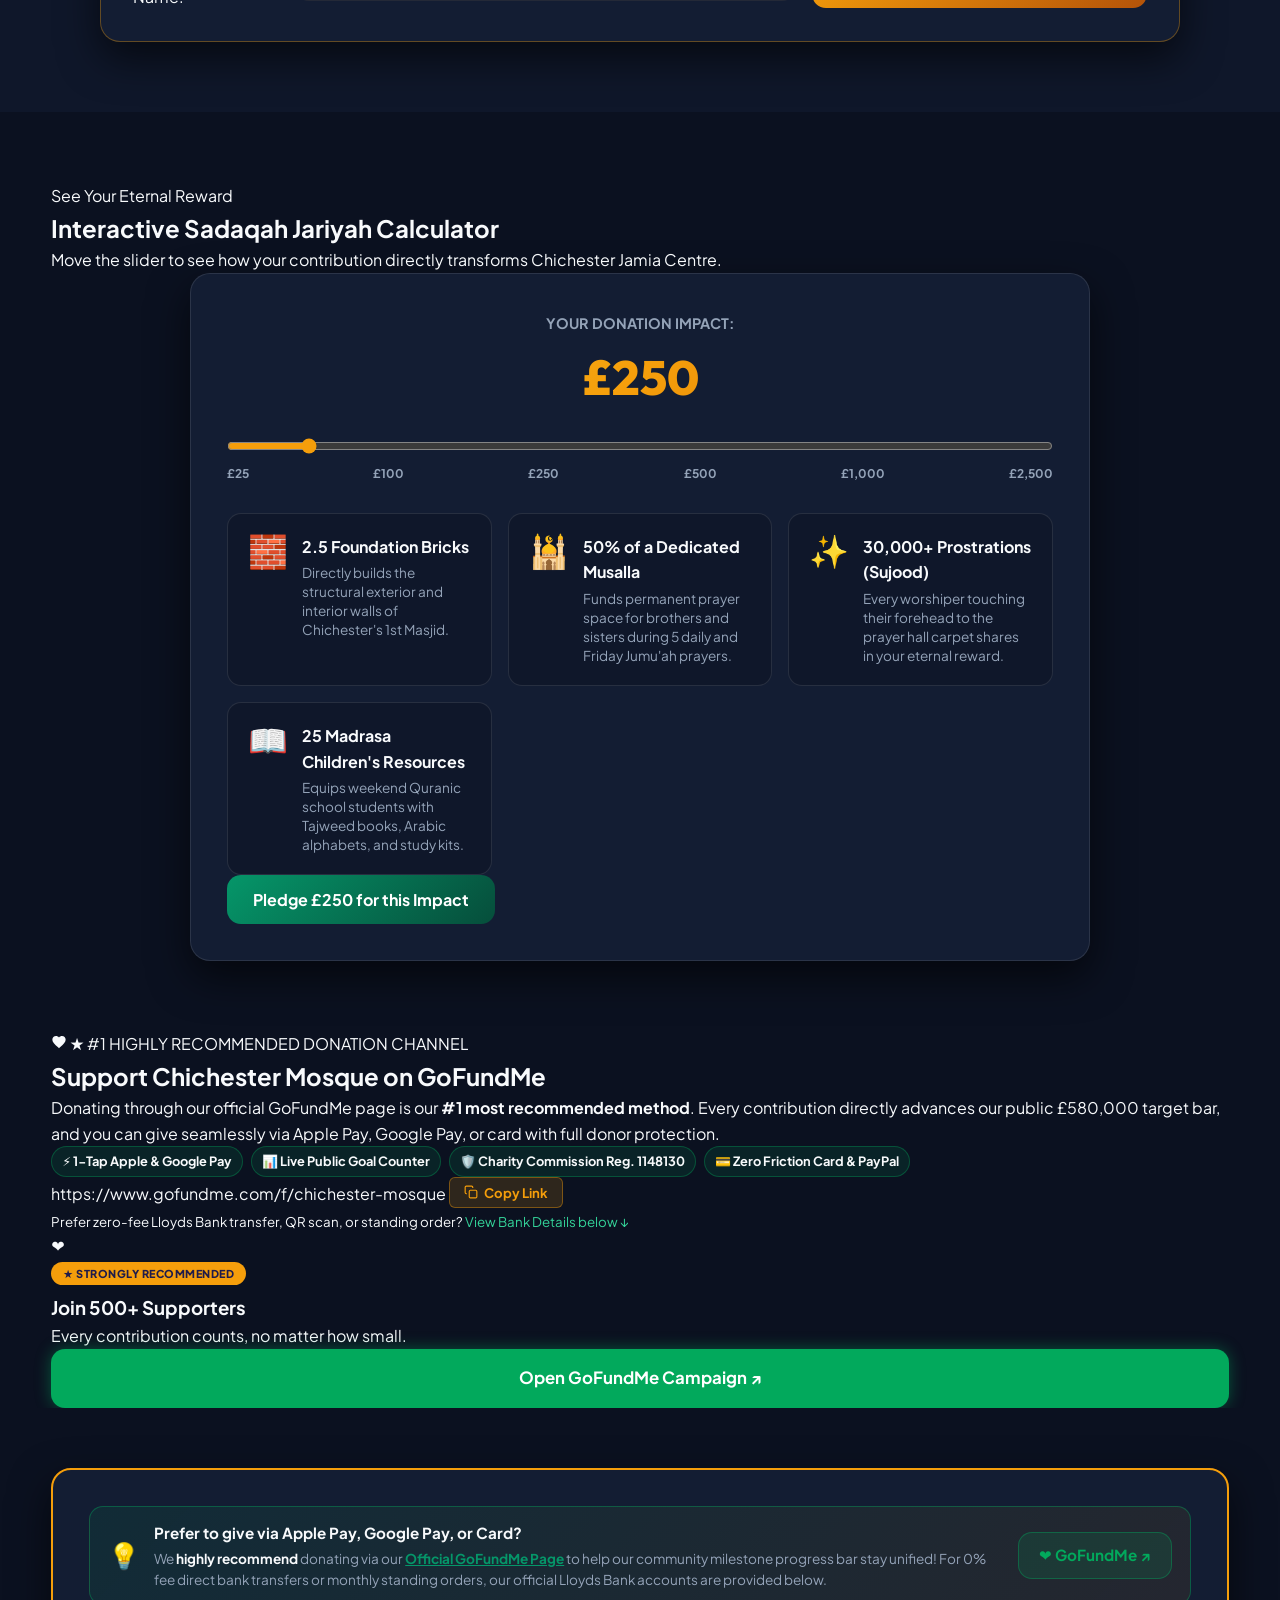
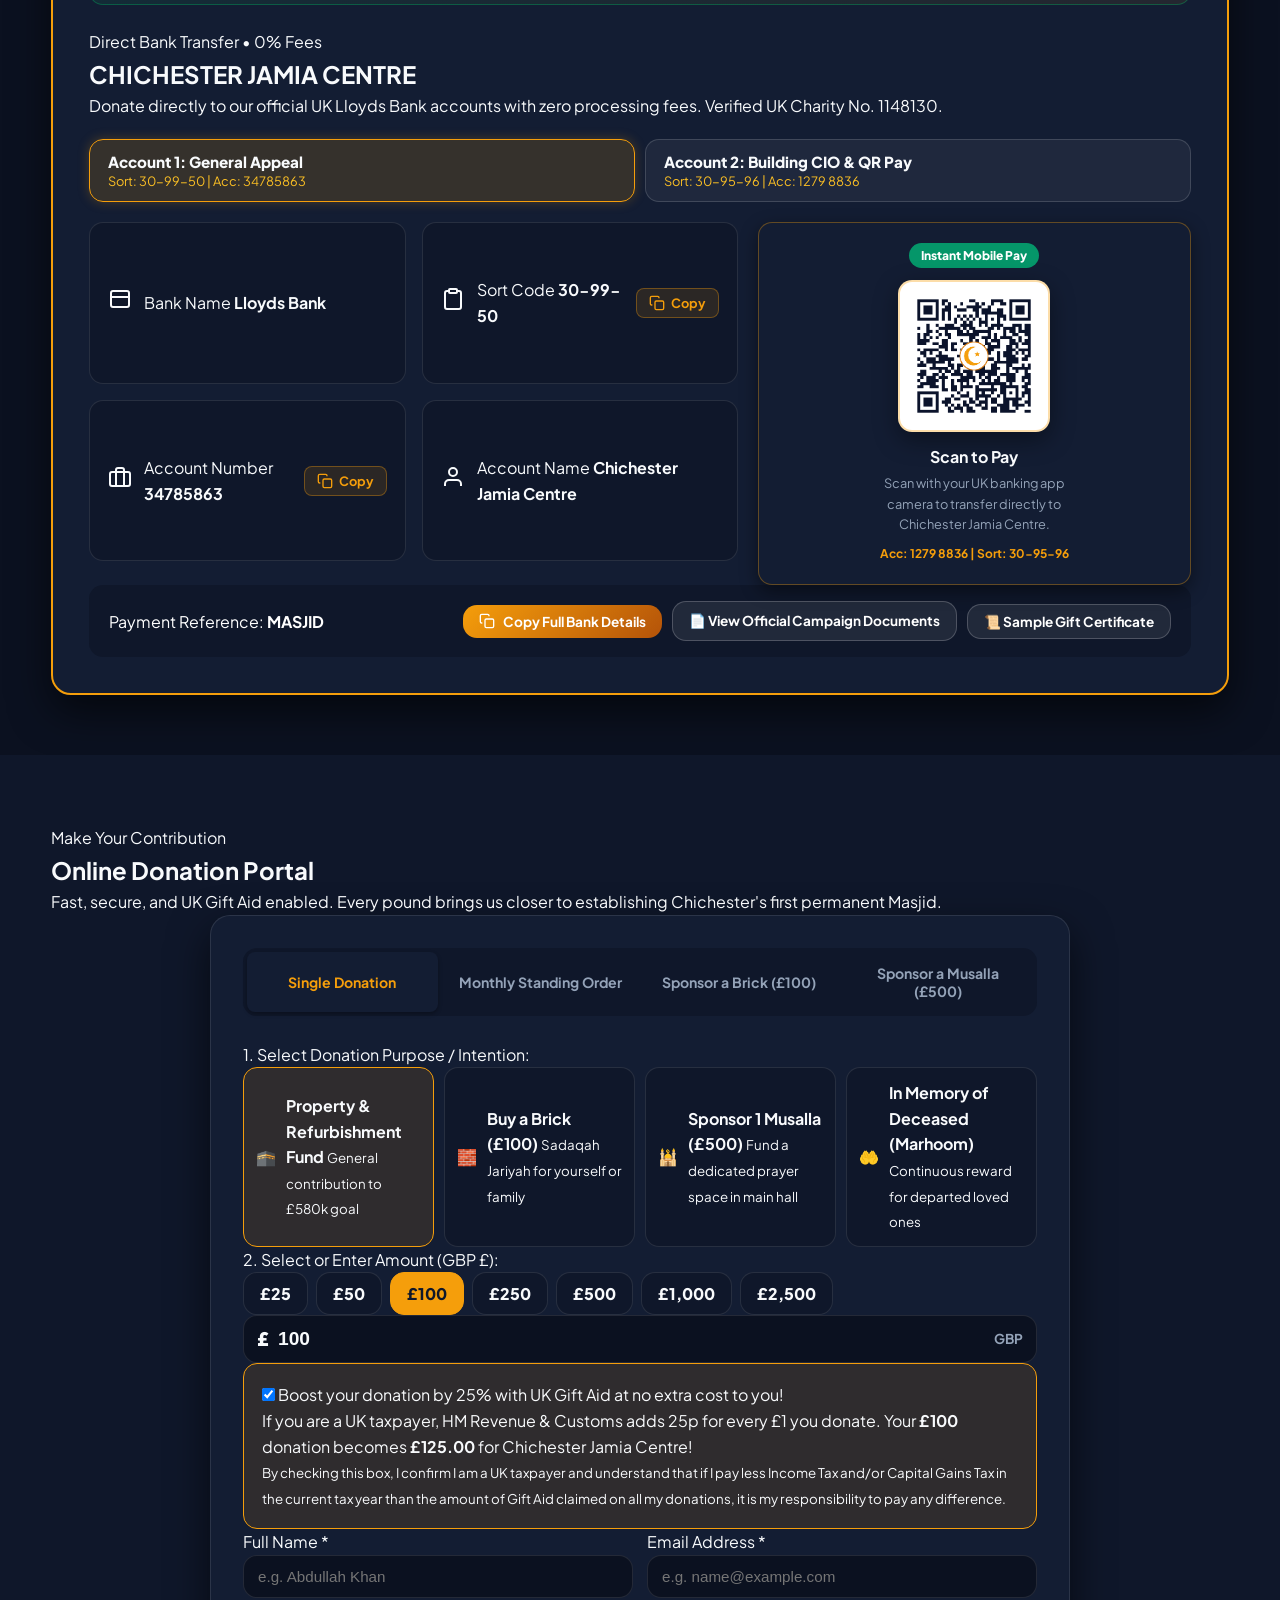
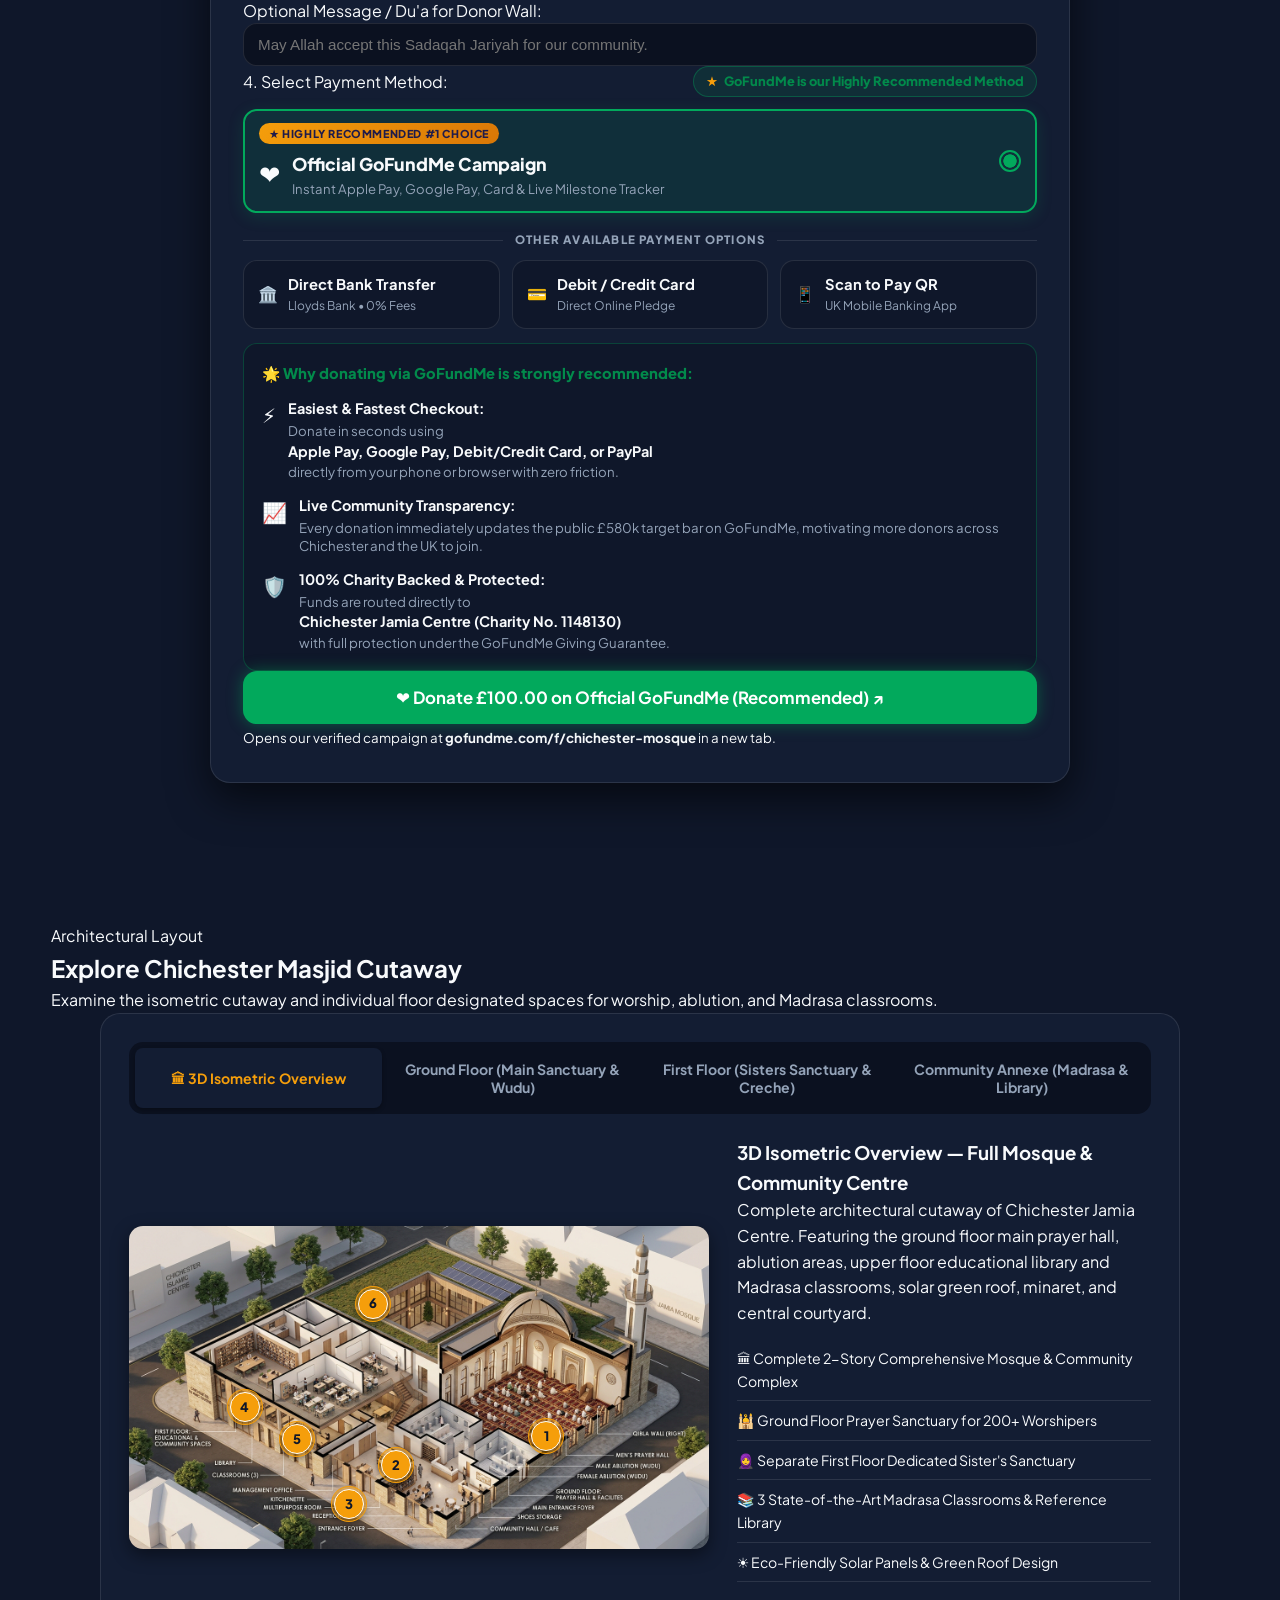
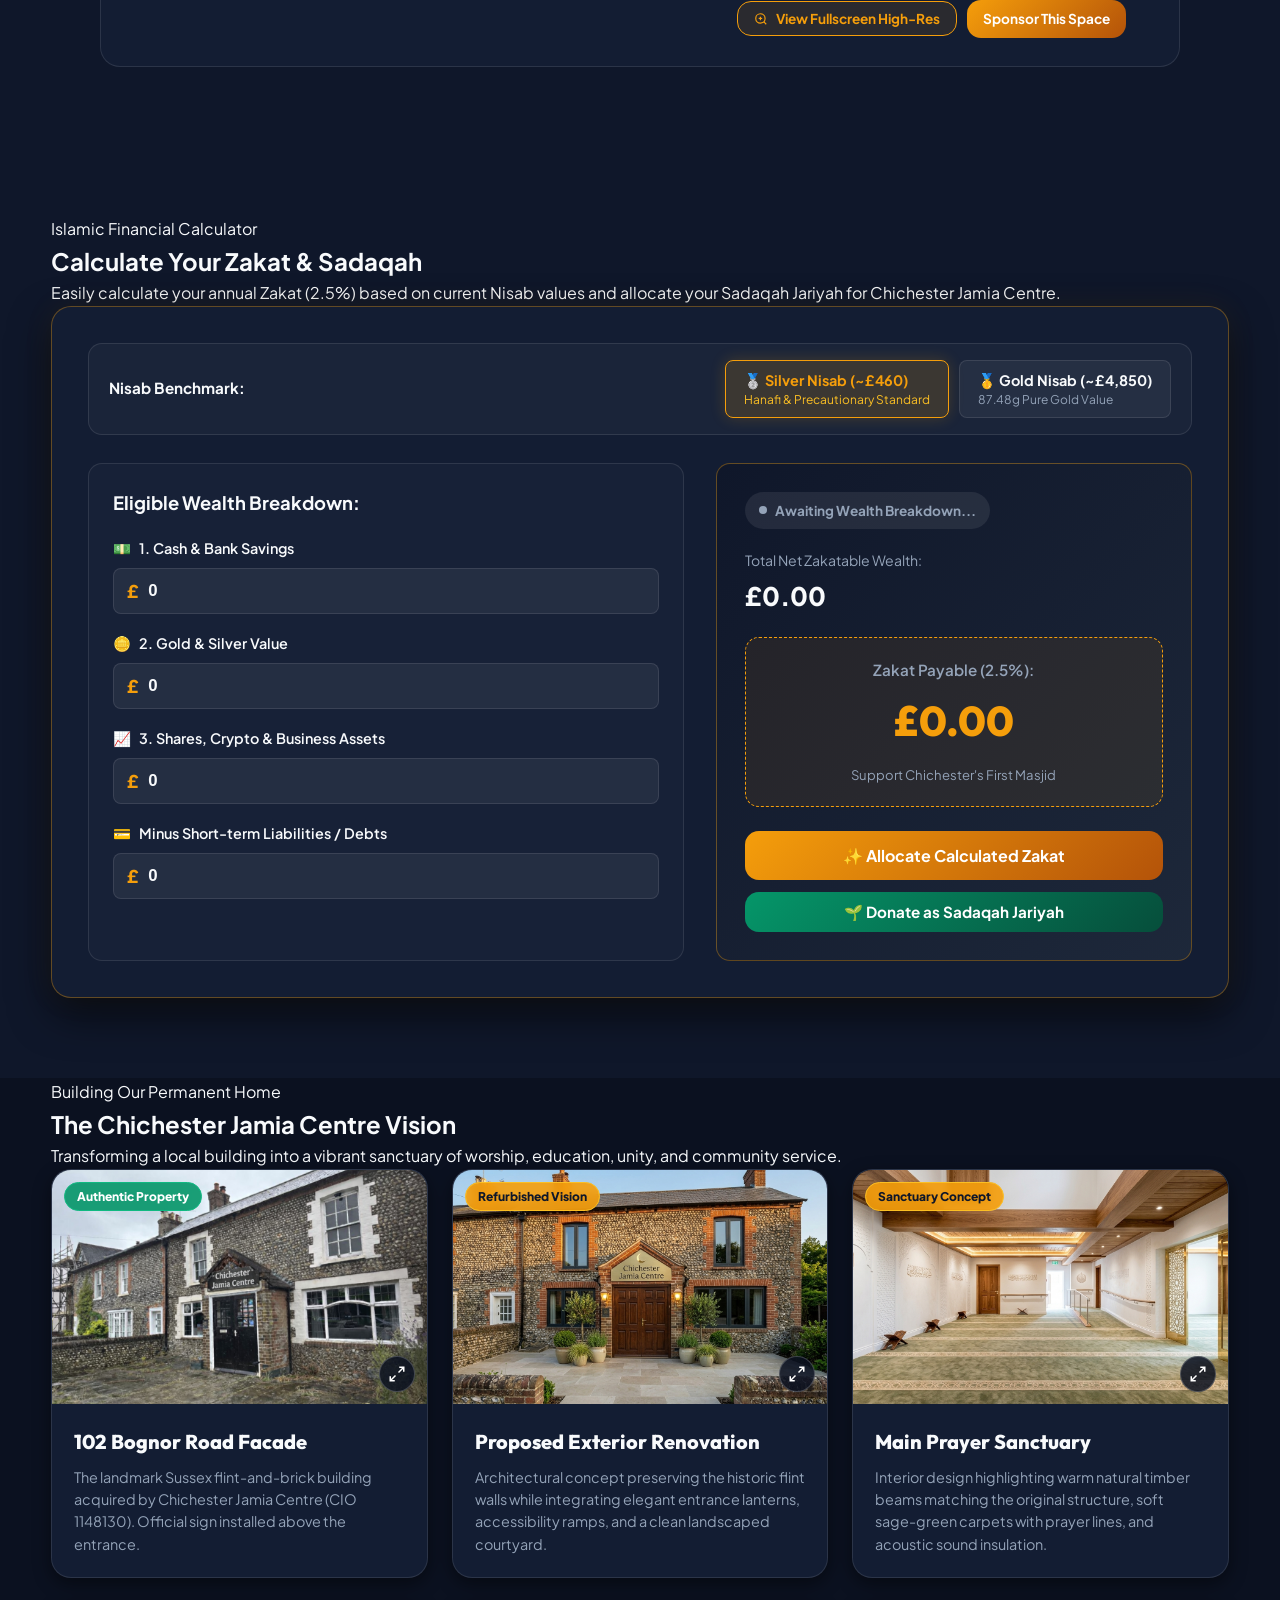
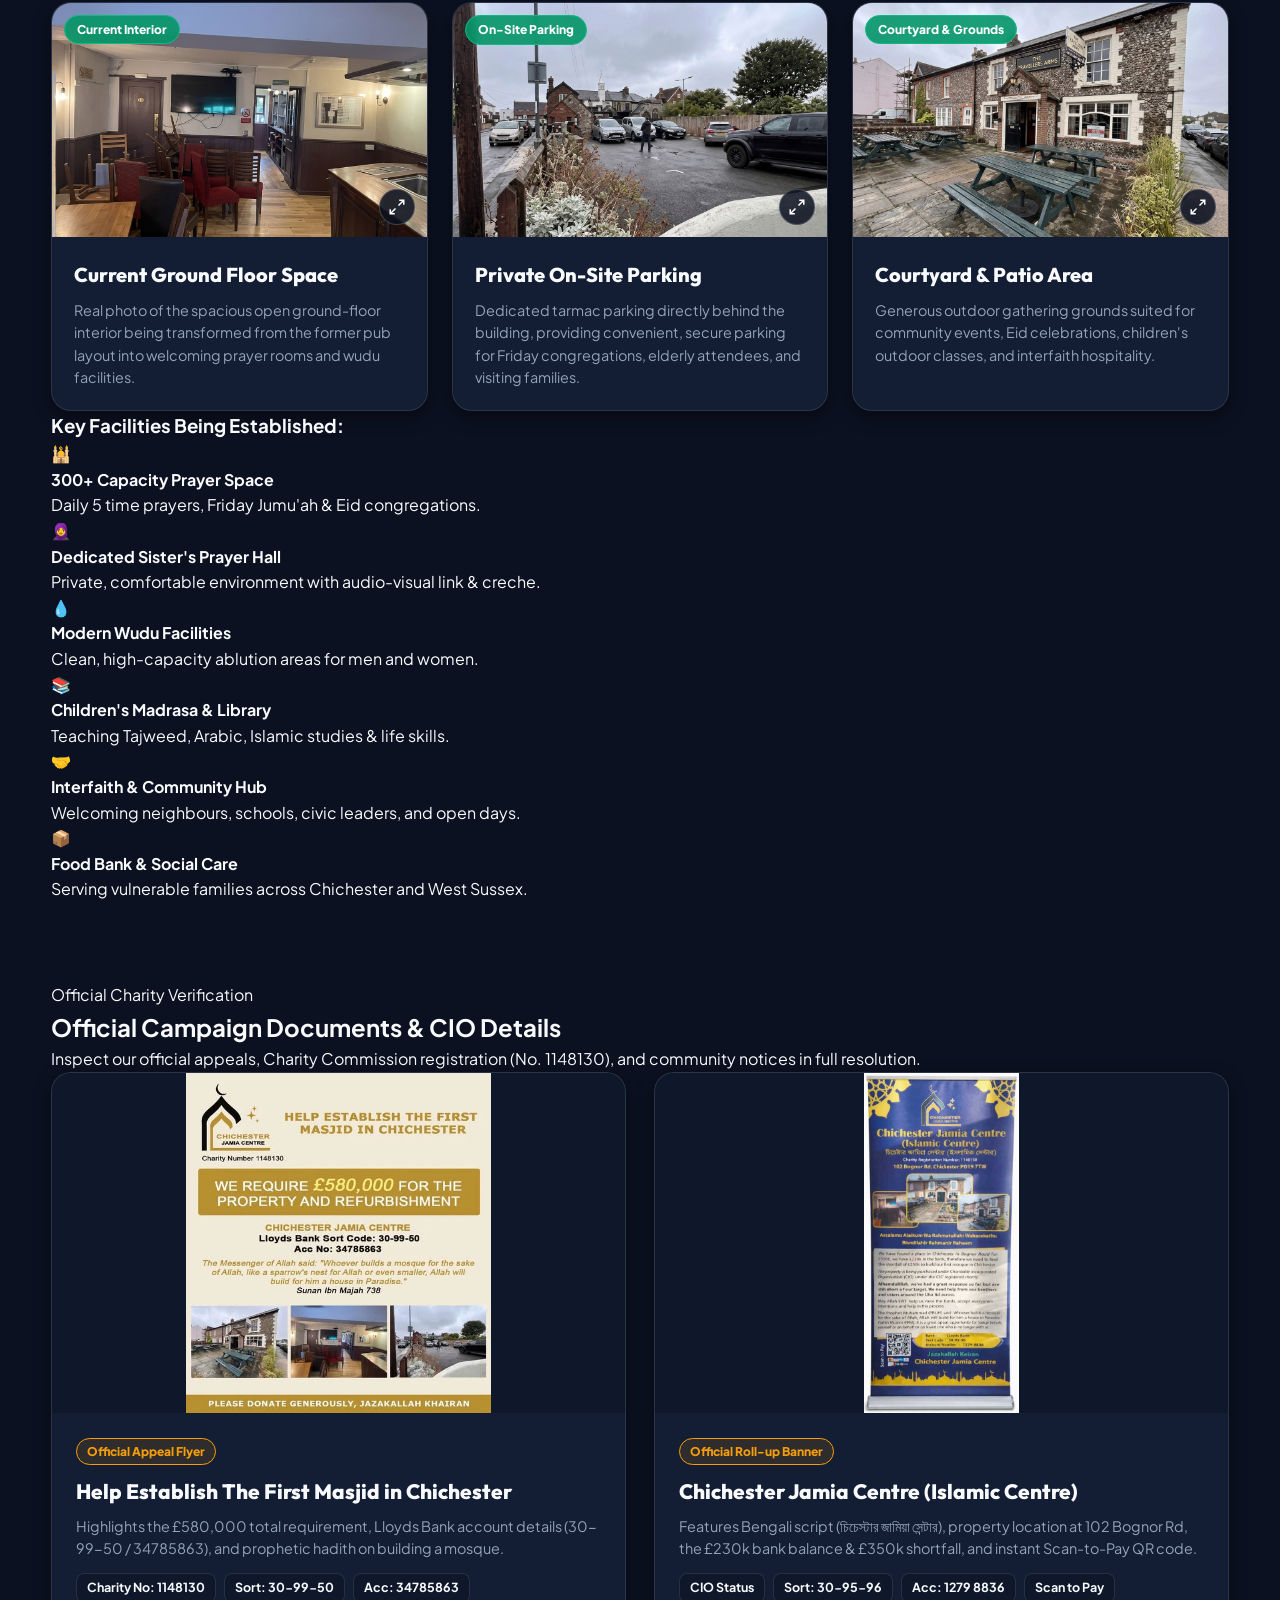
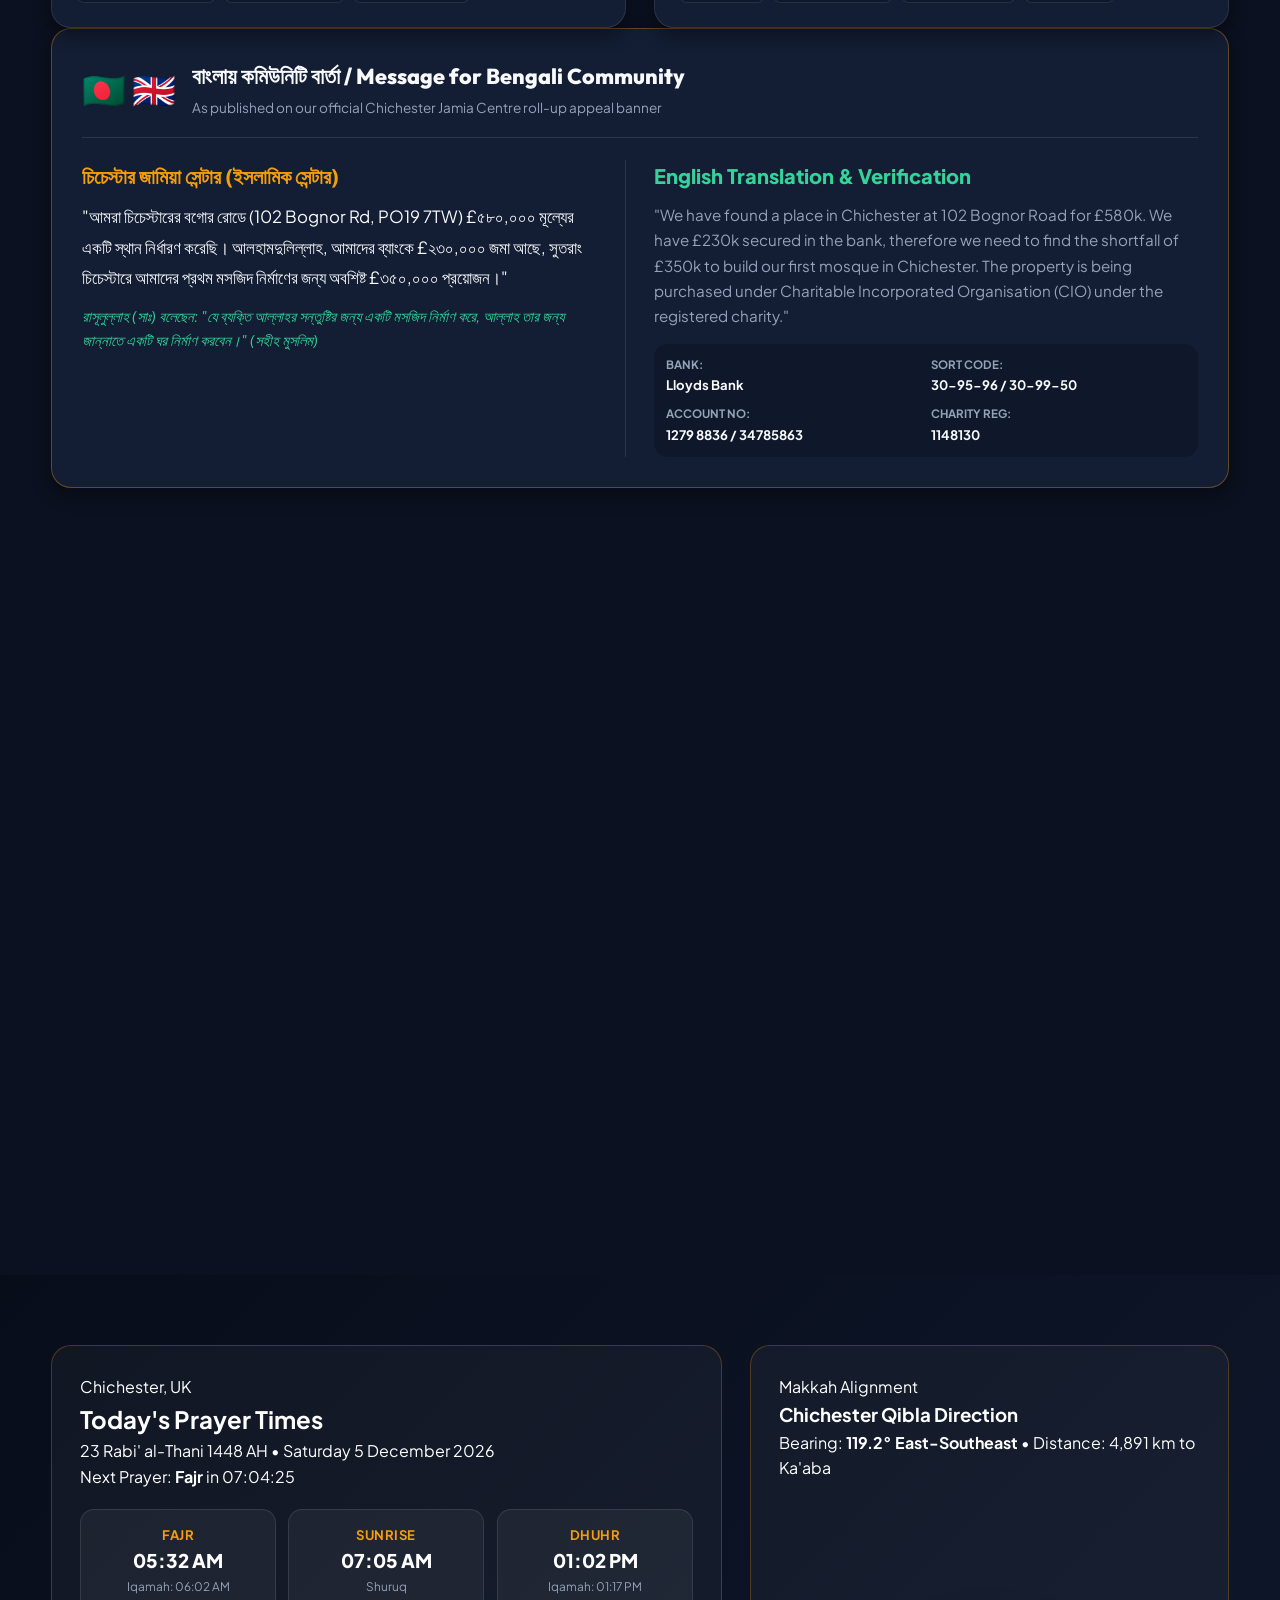
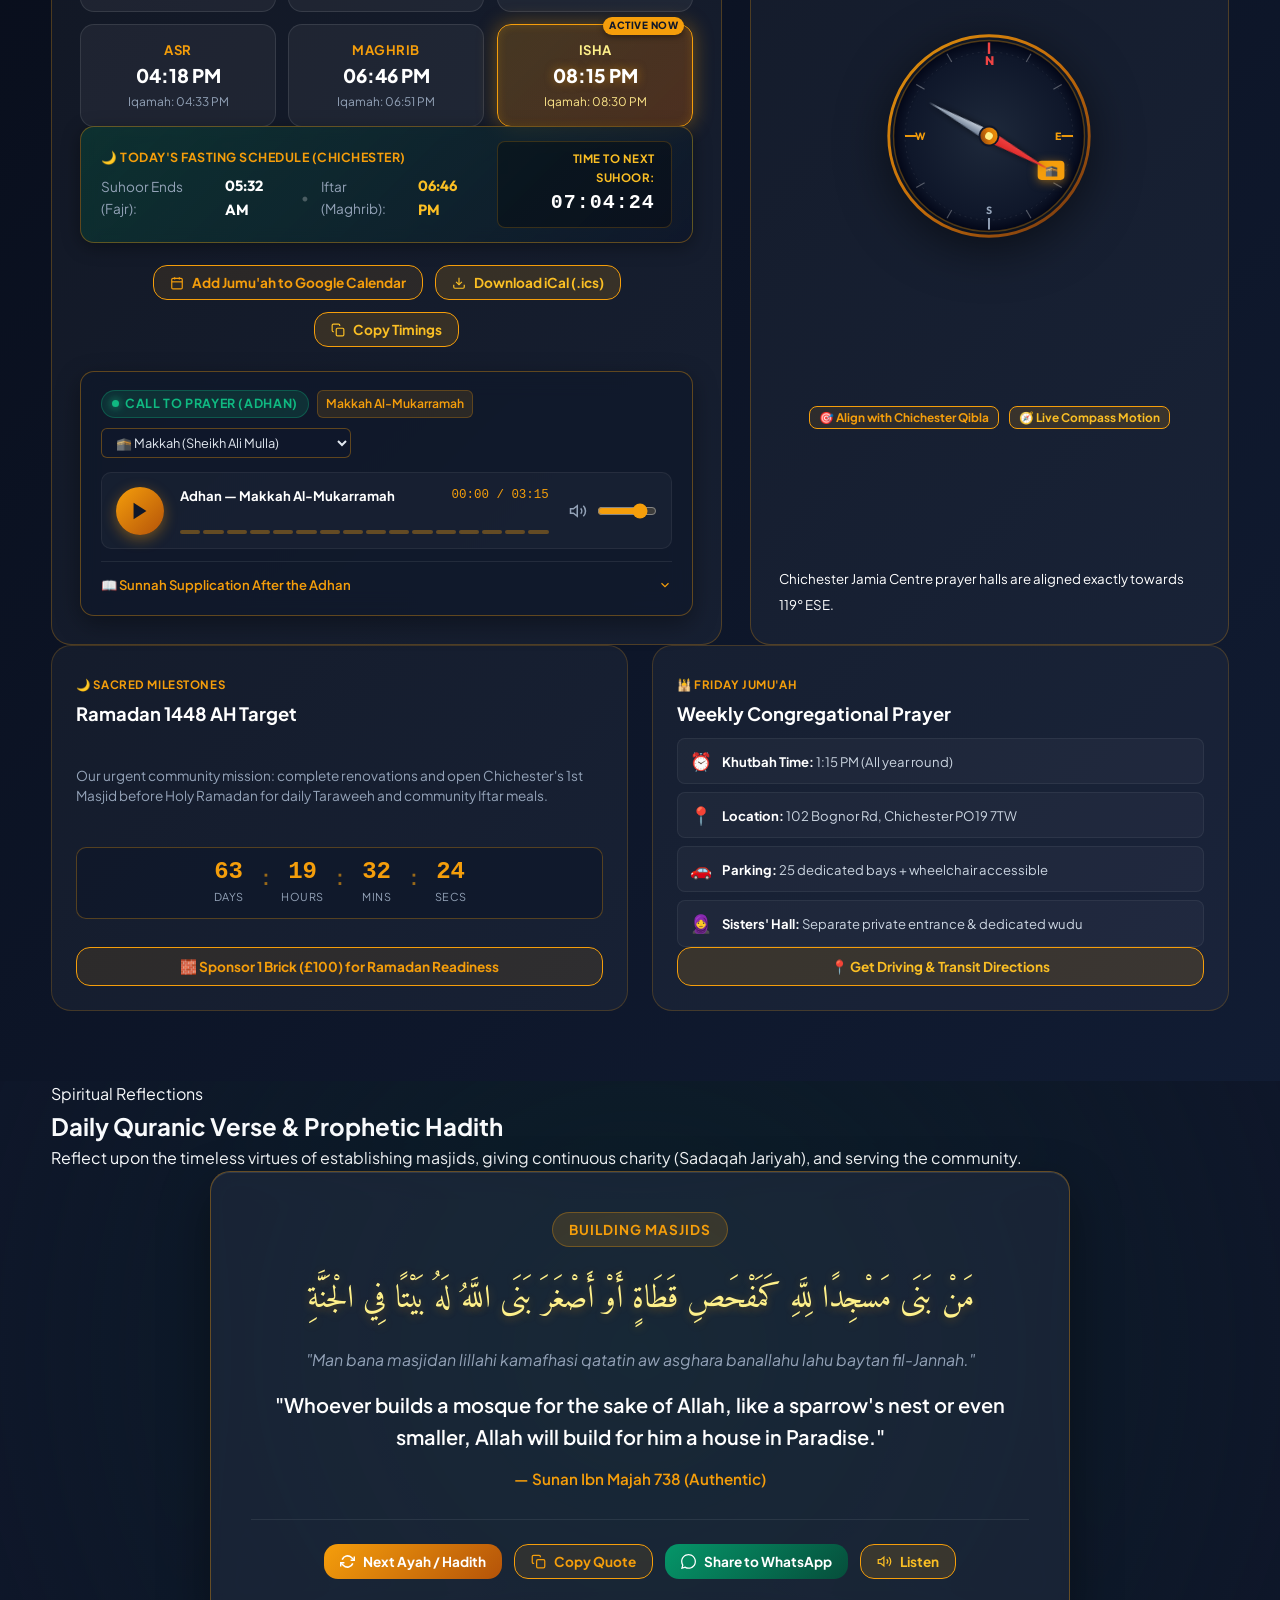
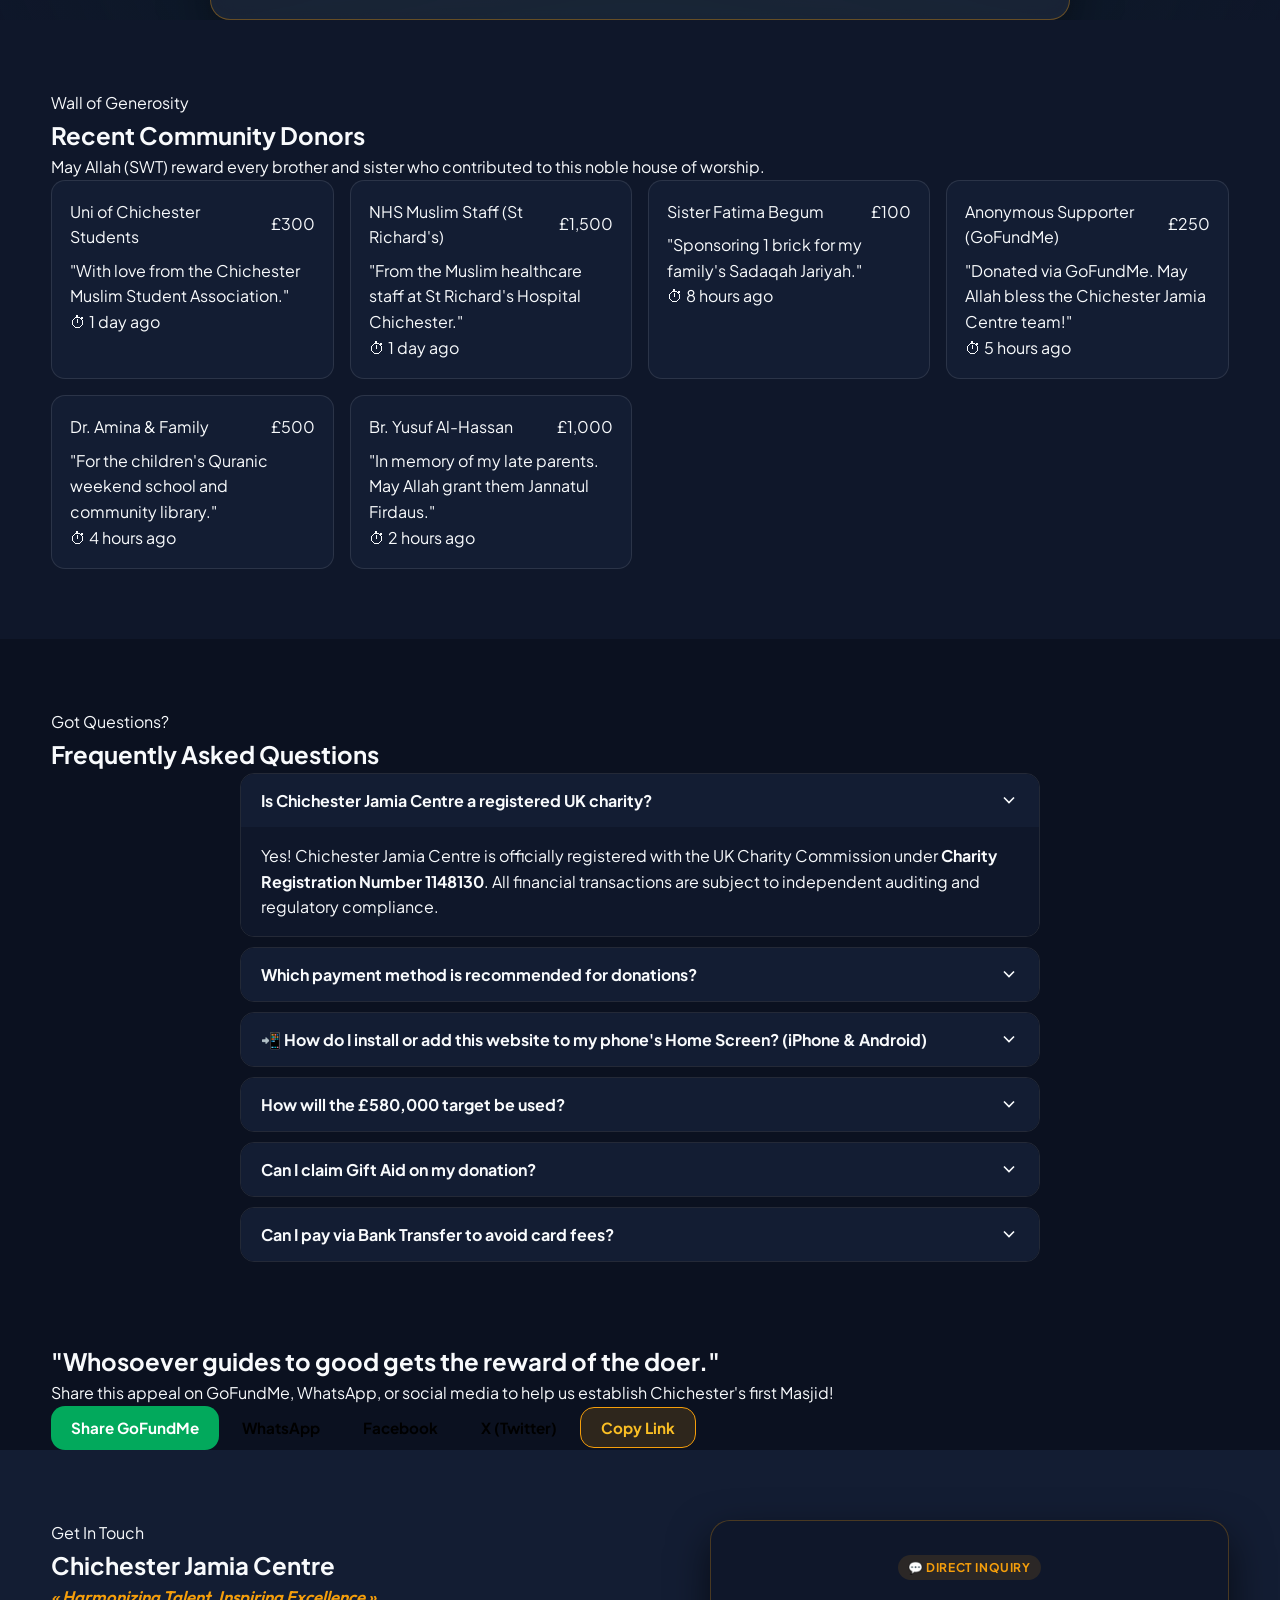
==== commit 9225acb3: "Fix AI assistant repetitiveness, add website issue reporting, and password-protected debug diagnosti" ====
--- a/index.html
+++ b/index.html
@@ -138,7 +138,7 @@
     rel="stylesheet">
 
   <!-- Main Stylesheet -->
-  <link rel="stylesheet" href="style.css?v=12" />
+  <link rel="stylesheet" href="style.css?v=13" />
   <style>
     /* Critical fallback for Language Splash to prevent any unstyled layout shift */
     .lang-splash-overlay {
@@ -2991,6 +2991,61 @@
     </div>
   </section>
 
+  <!-- ==========================================
+       SECTION: SUBMIT A WEBSITE ISSUE
+  =========================================== -->
+  <section class="section issue-report-section" id="report-issue">
+    <div class="container">
+      <div class="issue-report-card">
+        <div class="irc-header text-center">
+          <span class="irc-badge">🛠️ Quality &amp; Accessibility</span>
+          <h2 class="irc-title">Submit a Website Issue</h2>
+          <p class="irc-desc">Encountered a bug, display glitch, audio problem, or translation typo on this website? Let our volunteer technical team know so we can resolve it promptly.</p>
+        </div>
+
+        <form id="websiteIssueForm" class="issue-form mt-4">
+          <div class="issue-form-grid">
+            <div class="form-group">
+              <label for="issueCategory" class="form-label-subtle">Issue Category</label>
+              <select id="issueCategory" class="form-control" required>
+                <option value="layout">🎨 Display / Mobile Layout Glitch</option>
+                <option value="audio">🔊 Audio Player / Adhan Synthesis</option>
+                <option value="prayer">🕌 Prayer Timings / Fasting Schedule</option>
+                <option value="donation">💳 Donation Portal / Checkout Link</option>
+                <option value="survey">📋 Consultation Survey / Notifications</option>
+                <option value="translation">🌐 Language / Translation Typo</option>
+                <option value="link">🔗 Broken Link or Resource</option>
+                <option value="other">💬 Other Bug / Feature Suggestion</option>
+              </select>
+            </div>
+
+            <div class="form-group">
+              <label for="issueContact" class="form-label-subtle">Your Name or Email (Optional)</label>
+              <input type="text" id="issueContact" class="form-control" placeholder="Optional (for follow-up)">
+            </div>
+          </div>
+
+          <div class="form-group mt-3">
+            <label for="issueDescription" class="form-label-subtle">Issue Description *</label>
+            <textarea id="issueDescription" class="form-control" rows="3" placeholder="Please describe what happened, which button you clicked, or which screen had an issue..." required></textarea>
+          </div>
+
+          <div class="irc-env-pill mt-3">
+            <span class="irc-env-icon">💻</span>
+            <span class="irc-env-label">Auto-detected Device &amp; Browser:</span>
+            <code class="irc-env-val" id="issueAutoDetectedEnv">Detecting system...</code>
+          </div>
+
+          <div class="irc-submit-row mt-4 text-center">
+            <button type="submit" class="btn btn-gold btn-lg" id="btnSubmitWebsiteIssue">
+              <span>🚀 Submit Website Issue Report</span>
+            </button>
+          </div>
+        </form>
+      </div>
+    </div>
+  </section>
+
   <!-- Footer -->
   <footer class="site-footer">
     <div class="container footer-grid">
@@ -3032,6 +3087,8 @@
           <li><a href="#donate">Donate Online</a></li>
           <li><a href="#bank-details">Lloyds Bank Details</a></li>
           <li><a href="#prayers">Prayer Times & Qibla</a></li>
+          <li><a href="#report-issue">Report Website Issue</a></li>
+          <li><button type="button" id="openDebugLogsBtnQuick" class="footer-debug-text-btn">🛠️ Developer Debug Logs</button></li>
         </ul>
       </div>
 
@@ -3058,7 +3115,14 @@
     <div class="footer-bottom">
       <div class="container fb-flex">
         <p>&copy; 2026 Chichester Jamia Centre (<a href="https://chichesterjamia.co.uk" target="_blank" rel="noopener" style="color:var(--accent-gold);">chichesterjamia.co.uk</a>). Registered UK Charity No. 1148130. JazakAllah Khairan.</p>
-        <div class="fb-sub">Harmonizing Talent, Inspiring Excellence • Serving Chichester &amp; West Sussex</div>
+        <div class="fb-sub">
+          <span>Harmonizing Talent, Inspiring Excellence • Serving Chichester &amp; West Sussex</span>
+          <div class="footer-dev-links mt-1">
+            <a href="#report-issue" class="dev-link-item">🐞 Submit Website Issue</a>
+            <span class="dev-sep">•</span>
+            <button type="button" id="openDebugLogsBtn" class="dev-link-item dev-link-btn" title="Open Runtime Error Logs &amp; Diagnostics">🛠️ Debug Error Logs (Password: salam)</button>
+          </div>
+        </div>
       </div>
     </div>
   </footer>
@@ -3113,6 +3177,7 @@
         <button class="chip-btn" data-query="How does the brick builder work?">🧱 Build A Brick</button>
         <button class="chip-btn" data-query="What is the fundraising target?">🎯 Target Breakdown</button>
         <button class="chip-btn" data-query="Today's prayer times in Chichester">🕌 Prayer Times</button>
+        <button class="chip-btn" data-query="How do I report a website issue or view debug error logs?">🛠️ Report Bug / Debug</button>
       </div>
 
       <!-- Chat Input Form -->
@@ -3837,6 +3902,136 @@
   <!-- Toast Notification Container -->
   <div id="toastContainer" class="toast-container"></div>
 
+  <!-- ==========================================
+       DEBUG ERROR LOGS & DIAGNOSTICS MODAL (Password: salam)
+  =========================================== -->
+  <div class="modal-backdrop" id="debugLogsModal" role="dialog" aria-modal="true" aria-labelledby="debugModalTitle">
+    <div class="modal-card debug-modal-card">
+      <button class="modal-close" id="closeDebugLogsModal" aria-label="Close debug modal">&times;</button>
+
+      <!-- 1. Password Protection Gate (Default) -->
+      <div id="debugAuthGate" class="debug-auth-card text-center">
+        <div class="debug-gate-icon">🔒</div>
+        <h3 id="debugModalTitle" class="debug-gate-title">Developer &amp; Diagnostics Telemetry</h3>
+        <p class="debug-gate-desc">This section monitors real-time browser runtime exceptions, network connectivity, API status, and diagnostics. Please enter the access password to continue.</p>
+        
+        <form id="debugAuthForm" class="debug-auth-form mt-4">
+          <div class="debug-input-wrap">
+            <input type="password" id="debugPassInput" class="form-control text-center" placeholder="Enter password (hint: salam)" autocomplete="current-password" required>
+            <button type="button" id="btnToggleDebugPass" class="debug-pass-eye" title="Toggle password visibility">👁️</button>
+          </div>
+          <div id="debugAuthError" class="debug-auth-error hidden">❌ Access Denied: Incorrect password. Please try again.</div>
+          <div class="debug-gate-actions mt-3">
+            <button type="submit" class="btn btn-gold btn-block" id="btnUnlockDebug">
+              <span>🔓 Unlock Debug Console</span>
+            </button>
+          </div>
+        </form>
+        <p class="debug-hint-note mt-3">Access password: <code>salam</code></p>
+      </div>
+
+      <!-- 2. Unlocked Diagnostics & Error Logs Dashboard -->
+      <div id="debugDashboard" class="debug-dashboard hidden">
+        <div class="dd-header">
+          <div class="dd-header-left">
+            <div class="dd-title-row">
+              <span class="dd-icon">🛠️</span>
+              <h4>Runtime Telemetry &amp; Error Logs</h4>
+            </div>
+            <p class="dd-sub">Real-time browser error monitor, API latency probe, and DOM health diagnostics.</p>
+          </div>
+          <div class="dd-header-right">
+            <span class="dd-status-badge status-healthy" id="ddSystemStatusBadge">🟢 System Healthy</span>
+            <button type="button" class="btn btn-outline-light btn-xs" id="btnLockDebug" title="Lock session">🔒 Lock</button>
+          </div>
+        </div>
+
+        <!-- Metric Badges Row -->
+        <div class="dd-metrics-grid mt-3">
+          <div class="dd-metric-card">
+            <span class="ddm-label">Caught Errors</span>
+            <span class="ddm-val ddm-red" id="ddMetricErrors">0</span>
+          </div>
+          <div class="dd-metric-card">
+            <span class="ddm-label">Warnings</span>
+            <span class="ddm-val ddm-gold" id="ddMetricWarnings">0</span>
+          </div>
+          <div class="dd-metric-card">
+            <span class="ddm-label">User Issues</span>
+            <span class="ddm-val ddm-blue" id="ddMetricIssues">0</span>
+          </div>
+          <div class="dd-metric-card">
+            <span class="ddm-label">Prayer API Latency</span>
+            <span class="ddm-val ddm-green" id="ddMetricLatency">-- ms</span>
+          </div>
+        </div>
+
+        <!-- Navigation Tabs -->
+        <div class="dd-tabs-nav mt-3">
+          <button type="button" class="dd-tab-btn active" data-tab="logs" id="ddTabLogs">📋 Live Logs Console (<span id="ddTabLogsCount">0</span>)</button>
+          <button type="button" class="dd-tab-btn" data-tab="diagnostics" id="ddTabDiagnostics">🩺 System Self-Test</button>
+          <button type="button" class="dd-tab-btn" data-tab="issues" id="ddTabIssues">🐞 User-Reported Issues (<span id="ddTabIssuesCount">0</span>)</button>
+          <button type="button" class="dd-tab-btn" data-tab="env" id="ddTabEnv">📊 Environment</button>
+        </div>
+
+        <!-- Panel 1: Live Error Console -->
+        <div class="dd-panel active" id="ddPanelLogs">
+          <div class="dd-console-toolbar">
+            <div class="dd-filter-group">
+              <button type="button" class="dd-filter-btn active" data-filter="all">All</button>
+              <button type="button" class="dd-filter-btn" data-filter="error">Errors</button>
+              <button type="button" class="dd-filter-btn" data-filter="warn">Warnings</button>
+              <button type="button" class="dd-filter-btn" data-filter="info">Info / Network</button>
+            </div>
+            <div class="dd-console-actions">
+              <button type="button" class="btn btn-xs btn-outline-gold" id="btnSimulateTestError" title="Trigger a test JavaScript error to verify capture">⚡ Simulate Error</button>
+              <button type="button" class="btn btn-xs btn-glass" id="btnCopyDebugLogs">📋 Copy Report</button>
+              <button type="button" class="btn btn-xs btn-glass" id="btnClearDebugLogs">🗑️ Clear</button>
+            </div>
+          </div>
+
+          <div class="dd-terminal-window mt-2" id="ddTerminalLogList">
+            <div class="dd-log-empty">No runtime errors detected. All systems operating normally.</div>
+          </div>
+        </div>
+
+        <!-- Panel 2: Diagnostics & Self-Test ("Other ways of detecting errors") -->
+        <div class="dd-panel hidden" id="ddPanelDiagnostics">
+          <div class="dd-diag-intro">
+            <p>Run a multi-point automated inspection to detect silent DOM mismatches, audio blockage, CSS failures, or API connectivity drops.</p>
+            <button type="button" class="btn btn-gold btn-sm pulse-btn" id="btnRunDiagnostics">
+              <span>▶ Run Comprehensive Diagnostics Test</span>
+            </button>
+          </div>
+
+          <div class="dd-tests-list mt-3" id="ddTestsList">
+            <div class="dd-test-placeholder text-center text-muted py-3">
+              Click "Run Comprehensive Diagnostics Test" above to execute all 8 error-detection probes.
+            </div>
+          </div>
+        </div>
+
+        <!-- Panel 3: User-Reported Issues -->
+        <div class="dd-panel hidden" id="ddPanelIssues">
+          <div class="dd-issues-header">
+            <p>Issues submitted through the <em>"Submit a Website Issue"</em> form stored locally on this device.</p>
+            <button type="button" class="btn btn-xs btn-glass" id="btnClearReportedIssues">🗑️ Clear Submissions</button>
+          </div>
+          <div class="dd-reported-issues-list mt-2" id="ddReportedIssuesList">
+            <div class="dd-log-empty">No website issues have been reported yet.</div>
+          </div>
+        </div>
+
+        <!-- Panel 4: Environment & System -->
+        <div class="dd-panel hidden" id="ddPanelEnv">
+          <div class="dd-env-grid mt-2" id="ddEnvGrid">
+            <!-- Populated dynamically -->
+          </div>
+        </div>
+      </div>
+    </div>
+  </div>
+
   <!-- Cookie Consent Banner (from chichesterjamia.co.uk) -->
   <div id="cookieBanner" class="cookie-banner-wrap hidden" role="region" aria-label="Cookie Consent">
     <div class="container cookie-banner-inner">
@@ -3852,7 +4047,7 @@
   </div>
 
   <!-- JavaScript -->
-  <script src="app.js?v=12"></script>
+  <script src="app.js?v=13"></script>
 </body>
 
 </html>
--- a/style.css
+++ b/style.css
@@ -6298,5 +6298,574 @@
   flex-shrink: 0;
 }
 
-
-
+/* ==========================================================================
+   SECTION: SUBMIT A WEBSITE ISSUE
+   ========================================================================== */
+.issue-report-section {
+  padding: 60px 0;
+  background: var(--bg-card);
+  border-top: 1px solid var(--border-light);
+}
+.issue-report-card {
+  max-width: 800px;
+  margin: 0 auto;
+  background: var(--bg-secondary);
+  border: 1.5px solid rgba(245, 158, 11, 0.25);
+  border-radius: var(--radius-lg);
+  padding: 36px 32px;
+  box-shadow: var(--shadow-lg);
+}
+.irc-badge {
+  display: inline-block;
+  background: rgba(245, 158, 11, 0.12);
+  color: var(--accent-gold);
+  font-size: 0.76rem;
+  font-weight: 700;
+  text-transform: uppercase;
+  letter-spacing: 0.05em;
+  padding: 3px 12px;
+  border-radius: 999px;
+  margin-bottom: 8px;
+}
+.irc-title {
+  font-family: var(--font-heading);
+  font-size: 2rem;
+  font-weight: 700;
+  color: var(--text-dark);
+  margin-bottom: 6px;
+}
+.irc-desc {
+  font-size: 0.95rem;
+  color: var(--text-muted);
+  max-width: 580px;
+  margin: 0 auto;
+  line-height: 1.45;
+}
+.issue-form-grid {
+  display: grid;
+  grid-template-columns: 1fr 1fr;
+  gap: 16px;
+}
+@media (max-width: 640px) {
+  .issue-form-grid {
+    grid-template-columns: 1fr;
+  }
+}
+.irc-env-pill {
+  display: flex;
+  align-items: center;
+  gap: 8px;
+  background: rgba(15, 23, 42, 0.5);
+  border: 1px solid var(--border-light);
+  border-radius: var(--radius-sm);
+  padding: 8px 12px;
+  font-size: 0.78rem;
+  color: var(--text-muted);
+  flex-wrap: wrap;
+}
+.irc-env-icon {
+  font-size: 1rem;
+}
+.irc-env-val {
+  color: var(--accent-gold);
+  background: rgba(245, 158, 11, 0.1);
+  padding: 2px 6px;
+  border-radius: 4px;
+  font-family: monospace;
+}
+
+/* Footer Developer Links */
+.footer-dev-links {
+  display: flex;
+  align-items: center;
+  justify-content: center;
+  gap: 8px;
+  flex-wrap: wrap;
+  font-size: 0.78rem;
+}
+.dev-link-item {
+  color: #94a3b8;
+  text-decoration: none;
+  transition: color 0.2s ease;
+}
+.dev-link-item:hover {
+  color: var(--accent-gold);
+}
+.dev-link-btn,
+.footer-debug-text-btn {
+  background: transparent;
+  border: none;
+  cursor: pointer;
+  color: #94a3b8;
+  font-size: inherit;
+  padding: 0;
+  font-family: inherit;
+  transition: color 0.2s ease;
+}
+.dev-link-btn:hover,
+.footer-debug-text-btn:hover {
+  color: var(--accent-gold);
+  text-decoration: underline;
+}
+.dev-sep {
+  color: rgba(255, 255, 255, 0.2);
+}
+
+/* ==========================================================================
+   DEBUG ERROR LOGS & DIAGNOSTICS MODAL (Password: salam)
+   ========================================================================== */
+.debug-modal-card {
+  max-width: 860px;
+  width: 95vw;
+  max-height: 90vh;
+  overflow-y: auto;
+  background: #0b1120;
+  border: 1.5px solid rgba(245, 158, 11, 0.4);
+  color: #e2e8f0;
+  padding: 28px;
+}
+.debug-auth-card {
+  padding: 30px 15px;
+  max-width: 480px;
+  margin: 0 auto;
+}
+.debug-gate-icon {
+  font-size: 3rem;
+  margin-bottom: 12px;
+}
+.debug-gate-title {
+  font-family: var(--font-heading);
+  font-size: 1.8rem;
+  color: var(--accent-gold);
+  margin-bottom: 8px;
+}
+.debug-gate-desc {
+  font-size: 0.88rem;
+  color: #94a3b8;
+  line-height: 1.45;
+}
+.debug-input-wrap {
+  position: relative;
+  max-width: 340px;
+  margin: 0 auto;
+}
+.debug-input-wrap input {
+  font-size: 1.1rem;
+  letter-spacing: 0.1em;
+  padding: 10px 40px 10px 16px;
+  background: #1e293b;
+  border: 1px solid rgba(245, 158, 11, 0.4);
+  color: #ffffff;
+}
+.debug-pass-eye {
+  position: absolute;
+  right: 12px;
+  top: 50%;
+  transform: translateY(-50%);
+  background: none;
+  border: none;
+  cursor: pointer;
+  font-size: 1.1rem;
+  padding: 0;
+}
+.debug-auth-error {
+  color: #f87171;
+  font-size: 0.84rem;
+  font-weight: 600;
+  margin-top: 8px;
+  animation: shakeAuth 0.3s ease;
+}
+@keyframes shakeAuth {
+  0%, 100% { transform: translateX(0); }
+  25% { transform: translateX(-6px); }
+  75% { transform: translateX(6px); }
+}
+.debug-hint-note {
+  font-size: 0.78rem;
+  color: #64748b;
+}
+.debug-hint-note code {
+  color: var(--accent-gold);
+  background: rgba(245, 158, 11, 0.15);
+  padding: 1px 6px;
+  border-radius: 4px;
+}
+
+/* Unlocked Dashboard */
+.dd-header {
+  display: flex;
+  align-items: flex-start;
+  justify-content: space-between;
+  gap: 16px;
+  padding-bottom: 16px;
+  border-bottom: 1px solid rgba(255, 255, 255, 0.1);
+  flex-wrap: wrap;
+}
+.dd-title-row {
+  display: flex;
+  align-items: center;
+  gap: 10px;
+}
+.dd-title-row h4 {
+  font-family: var(--font-heading);
+  font-size: 1.4rem;
+  color: #ffffff;
+  margin: 0;
+}
+.dd-sub {
+  font-size: 0.82rem;
+  color: #94a3b8;
+  margin: 4px 0 0;
+}
+.dd-header-right {
+  display: flex;
+  align-items: center;
+  gap: 10px;
+}
+.dd-status-badge {
+  font-size: 0.78rem;
+  font-weight: 700;
+  padding: 4px 10px;
+  border-radius: 999px;
+}
+.status-healthy {
+  background: rgba(16, 185, 129, 0.15);
+  border: 1px solid rgba(16, 185, 129, 0.4);
+  color: #34d399;
+}
+.status-warning {
+  background: rgba(245, 158, 11, 0.15);
+  border: 1px solid rgba(245, 158, 11, 0.4);
+  color: #fbbf24;
+}
+.status-error {
+  background: rgba(239, 68, 68, 0.15);
+  border: 1px solid rgba(239, 68, 68, 0.4);
+  color: #f87171;
+}
+
+.dd-metrics-grid {
+  display: grid;
+  grid-template-columns: repeat(4, 1fr);
+  gap: 12px;
+}
+@media (max-width: 600px) {
+  .dd-metrics-grid {
+    grid-template-columns: repeat(2, 1fr);
+  }
+}
+.dd-metric-card {
+  background: #131d32;
+  border: 1px solid rgba(255, 255, 255, 0.08);
+  border-radius: var(--radius-sm);
+  padding: 10px 14px;
+  text-align: center;
+}
+.ddm-label {
+  display: block;
+  font-size: 0.72rem;
+  color: #94a3b8;
+  text-transform: uppercase;
+  letter-spacing: 0.04em;
+  margin-bottom: 2px;
+}
+.ddm-val {
+  font-size: 1.3rem;
+  font-weight: 800;
+  font-family: monospace;
+}
+.ddm-red { color: #f87171; }
+.ddm-gold { color: #fbbf24; }
+.ddm-blue { color: #60a5fa; }
+.ddm-green { color: #34d399; }
+
+/* Tabs */
+.dd-tabs-nav {
+  display: flex;
+  gap: 6px;
+  overflow-x: auto;
+  border-bottom: 1px solid rgba(255, 255, 255, 0.1);
+  padding-bottom: 8px;
+}
+.dd-tab-btn {
+  background: transparent;
+  border: 1px solid rgba(255, 255, 255, 0.1);
+  color: #94a3b8;
+  padding: 6px 14px;
+  border-radius: var(--radius-sm);
+  font-size: 0.8rem;
+  font-weight: 600;
+  cursor: pointer;
+  white-space: nowrap;
+  transition: all 0.2s ease;
+}
+.dd-tab-btn:hover {
+  color: #ffffff;
+  border-color: rgba(255, 255, 255, 0.25);
+}
+.dd-tab-btn.active {
+  background: var(--accent-gold);
+  border-color: var(--accent-gold);
+  color: #0f172a;
+}
+
+/* Console toolbar & terminal */
+.dd-console-toolbar {
+  display: flex;
+  align-items: center;
+  justify-content: space-between;
+  gap: 12px;
+  margin-top: 14px;
+  flex-wrap: wrap;
+}
+.dd-filter-group {
+  display: flex;
+  gap: 4px;
+}
+.dd-filter-btn {
+  background: rgba(255, 255, 255, 0.05);
+  border: 1px solid rgba(255, 255, 255, 0.1);
+  color: #cbd5e1;
+  font-size: 0.74rem;
+  padding: 3px 10px;
+  border-radius: var(--radius-sm);
+  cursor: pointer;
+}
+.dd-filter-btn.active {
+  background: rgba(245, 158, 11, 0.2);
+  border-color: var(--accent-gold);
+  color: var(--accent-gold);
+  font-weight: 700;
+}
+.dd-console-actions {
+  display: flex;
+  gap: 6px;
+}
+.btn-xs {
+  font-size: 0.74rem;
+  padding: 3px 9px;
+  border-radius: var(--radius-sm);
+}
+
+.dd-terminal-window {
+  background: #060911;
+  border: 1px solid rgba(255, 255, 255, 0.1);
+  border-radius: var(--radius-sm);
+  padding: 12px;
+  max-height: 320px;
+  overflow-y: auto;
+  font-family: ui-monospace, SFMono-Regular, Menlo, Monaco, Consolas, monospace;
+  font-size: 0.78rem;
+  line-height: 1.45;
+}
+.dd-log-empty {
+  color: #64748b;
+  text-align: center;
+  padding: 24px 0;
+  font-style: italic;
+}
+.dd-log-entry {
+  padding: 8px 10px;
+  border-radius: 4px;
+  margin-bottom: 6px;
+  border-left: 3px solid #64748b;
+  background: rgba(255, 255, 255, 0.02);
+}
+.dd-log-entry.type-error {
+  border-left-color: #ef4444;
+  background: rgba(239, 68, 68, 0.08);
+}
+.dd-log-entry.type-warn {
+  border-left-color: #f59e0b;
+  background: rgba(245, 158, 11, 0.08);
+}
+.dd-log-entry.type-info {
+  border-left-color: #3b82f6;
+  background: rgba(59, 130, 246, 0.08);
+}
+.dd-log-entry.type-issue {
+  border-left-color: #a855f7;
+  background: rgba(168, 85, 247, 0.08);
+}
+.dd-log-meta {
+  display: flex;
+  align-items: center;
+  gap: 8px;
+  font-size: 0.72rem;
+  margin-bottom: 2px;
+}
+.dd-log-time { color: #94a3b8; }
+.dd-log-badge {
+  font-weight: 700;
+  text-transform: uppercase;
+  font-size: 0.68rem;
+  padding: 1px 5px;
+  border-radius: 3px;
+}
+.type-error .dd-log-badge { background: #ef4444; color: #fff; }
+.type-warn .dd-log-badge { background: #f59e0b; color: #000; }
+.type-info .dd-log-badge { background: #3b82f6; color: #fff; }
+.type-issue .dd-log-badge { background: #a855f7; color: #fff; }
+.dd-log-msg {
+  color: #f1f5f9;
+  word-break: break-word;
+}
+.dd-log-stack {
+  color: #64748b;
+  font-size: 0.7rem;
+  margin-top: 4px;
+  white-space: pre-wrap;
+}
+
+/* Diagnostics probe items */
+.dd-diag-intro {
+  display: flex;
+  align-items: center;
+  justify-content: space-between;
+  gap: 16px;
+  background: rgba(245, 158, 11, 0.06);
+  border: 1px dashed rgba(245, 158, 11, 0.3);
+  padding: 14px 18px;
+  border-radius: var(--radius-sm);
+  margin-top: 14px;
+  flex-wrap: wrap;
+}
+.dd-diag-intro p {
+  margin: 0;
+  font-size: 0.82rem;
+  color: #cbd5e1;
+  flex: 1;
+  min-width: 240px;
+}
+.dd-tests-list {
+  display: flex;
+  flex-direction: column;
+  gap: 8px;
+}
+.dd-test-item {
+  display: flex;
+  align-items: center;
+  justify-content: space-between;
+  background: #111a2e;
+  border: 1px solid rgba(255, 255, 255, 0.08);
+  border-radius: var(--radius-sm);
+  padding: 10px 14px;
+  gap: 12px;
+}
+.dd-test-left {
+  display: flex;
+  align-items: center;
+  gap: 10px;
+}
+.dd-test-icon { font-size: 1.1rem; }
+.dd-test-name {
+  font-size: 0.85rem;
+  font-weight: 600;
+  color: #ffffff;
+}
+.dd-test-desc {
+  font-size: 0.74rem;
+  color: #94a3b8;
+  margin: 1px 0 0;
+}
+.dd-test-result {
+  font-size: 0.75rem;
+  font-weight: 700;
+  padding: 2px 8px;
+  border-radius: 999px;
+  font-family: monospace;
+}
+.res-pass { background: rgba(16, 185, 129, 0.15); color: #34d399; border: 1px solid rgba(16, 185, 129, 0.4); }
+.res-fail { background: rgba(239, 68, 68, 0.15); color: #f87171; border: 1px solid rgba(239, 68, 68, 0.4); }
+.res-warn { background: rgba(245, 158, 11, 0.15); color: #fbbf24; border: 1px solid rgba(245, 158, 11, 0.4); }
+
+/* User Reported Issues */
+.dd-issues-header {
+  display: flex;
+  align-items: center;
+  justify-content: space-between;
+  gap: 10px;
+  margin-top: 14px;
+}
+.dd-issues-header p {
+  margin: 0;
+  font-size: 0.82rem;
+  color: #94a3b8;
+}
+.dd-reported-issues-list {
+  max-height: 320px;
+  overflow-y: auto;
+  display: flex;
+  flex-direction: column;
+  gap: 8px;
+}
+.dd-issue-card {
+  background: #111a2e;
+  border: 1px solid rgba(255, 255, 255, 0.08);
+  border-radius: var(--radius-sm);
+  padding: 12px 14px;
+}
+.dd-issue-top {
+  display: flex;
+  align-items: center;
+  justify-content: space-between;
+  margin-bottom: 6px;
+}
+.dd-issue-cat {
+  font-size: 0.75rem;
+  font-weight: 700;
+  color: var(--accent-gold);
+  background: rgba(245, 158, 11, 0.15);
+  padding: 2px 8px;
+  border-radius: 4px;
+}
+.dd-issue-time {
+  font-size: 0.72rem;
+  color: #64748b;
+}
+.dd-issue-desc {
+  font-size: 0.84rem;
+  color: #e2e8f0;
+  line-height: 1.4;
+  margin: 0 0 6px;
+}
+.dd-issue-meta {
+  font-size: 0.72rem;
+  color: #94a3b8;
+  font-family: monospace;
+}
+
+/* Environment panel */
+.dd-env-grid {
+  display: grid;
+  grid-template-columns: repeat(2, 1fr);
+  gap: 10px;
+}
+@media (max-width: 600px) {
+  .dd-env-grid {
+    grid-template-columns: 1fr;
+  }
+}
+.dd-env-item {
+  background: #111a2e;
+  border: 1px solid rgba(255, 255, 255, 0.08);
+  border-radius: var(--radius-sm);
+  padding: 10px 12px;
+}
+.dd-env-label {
+  display: block;
+  font-size: 0.72rem;
+  color: #94a3b8;
+  text-transform: uppercase;
+  margin-bottom: 2px;
+}
+.dd-env-value {
+  font-size: 0.82rem;
+  color: #ffffff;
+  font-family: monospace;
+  word-break: break-all;
+}
+
+
+
+
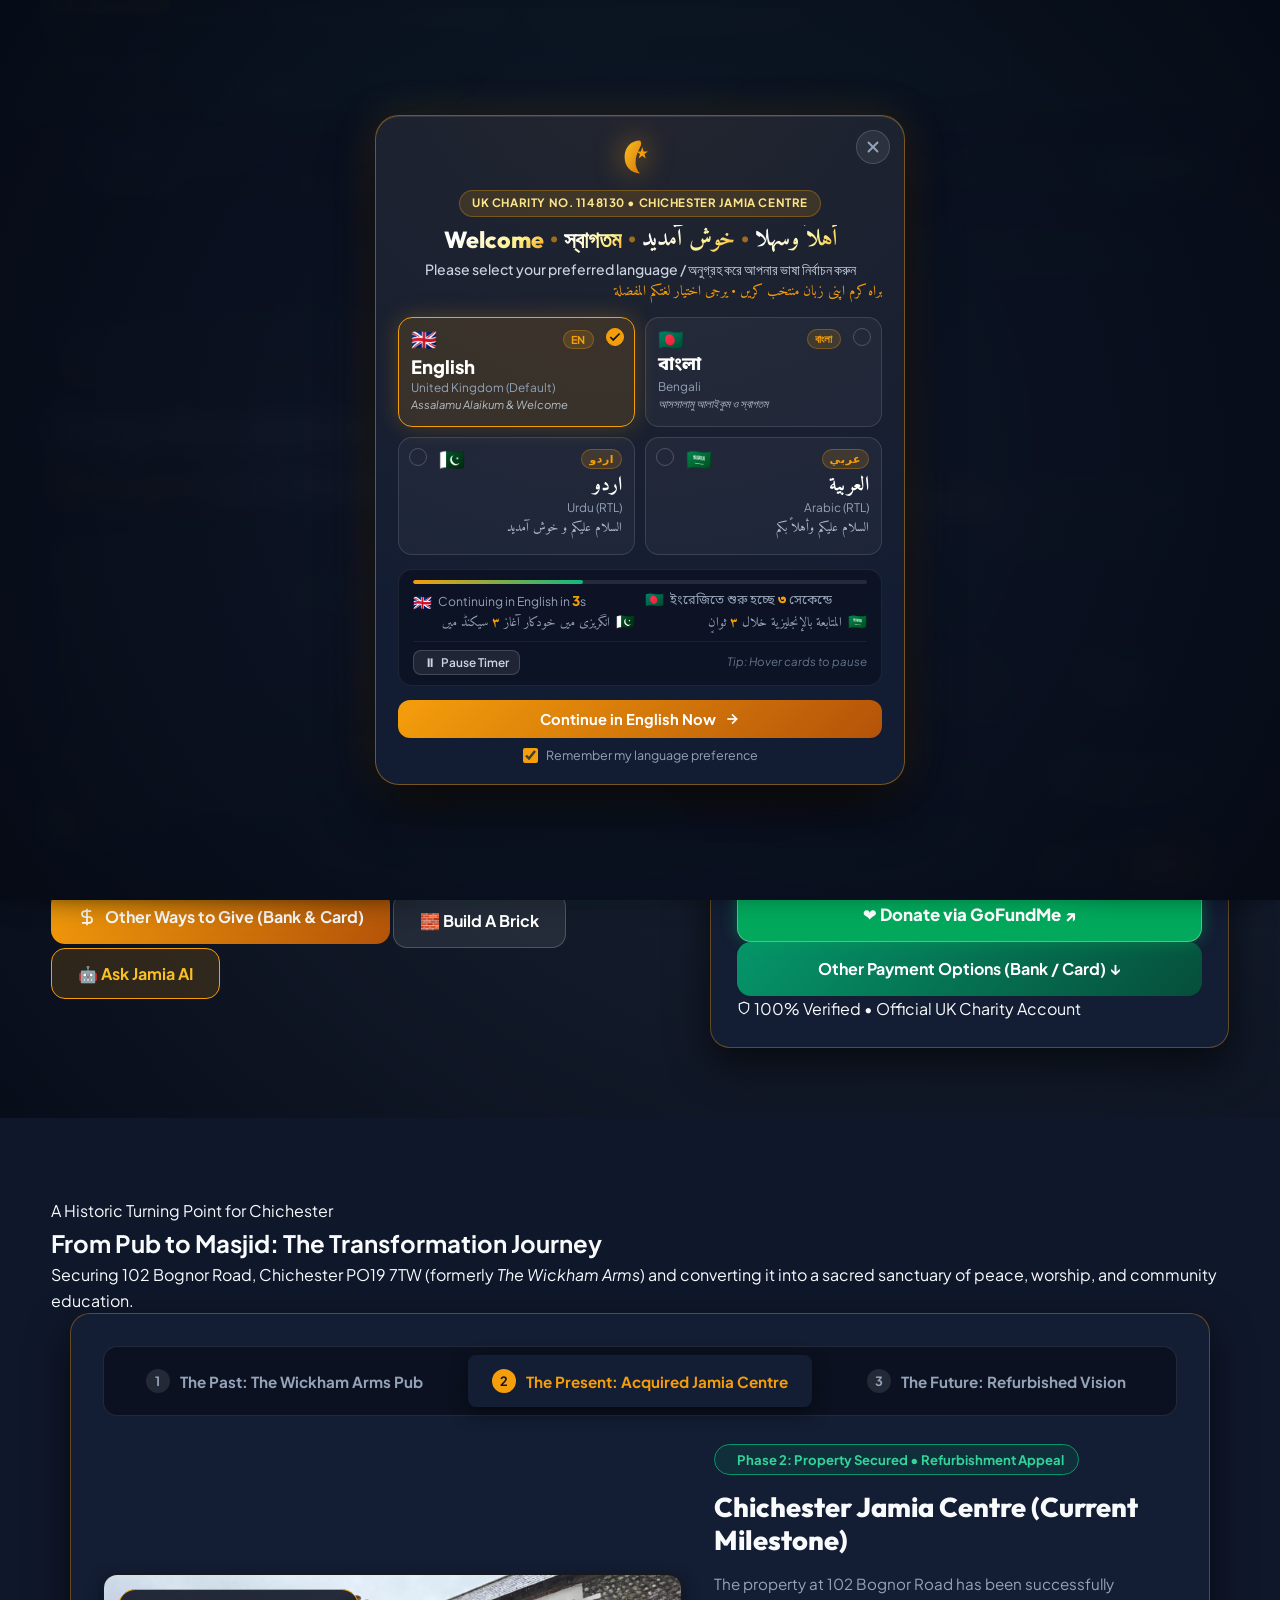
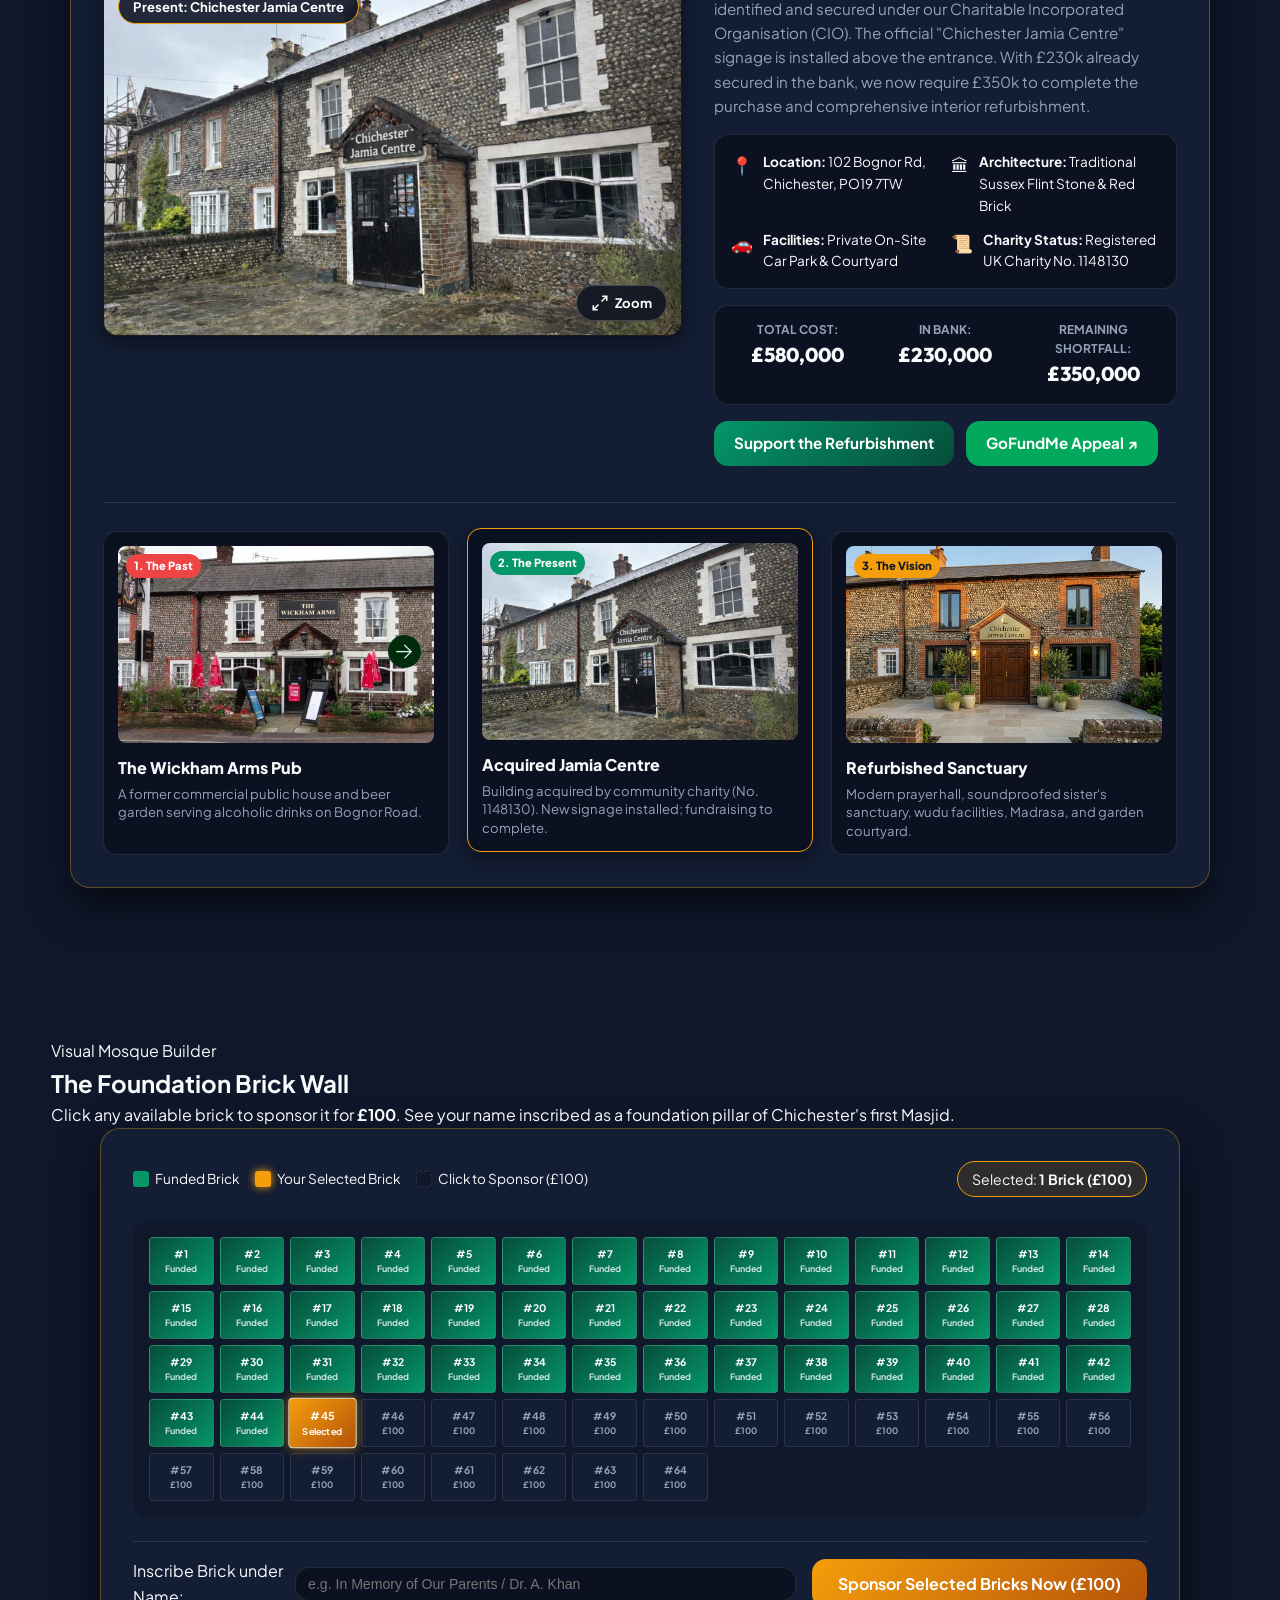
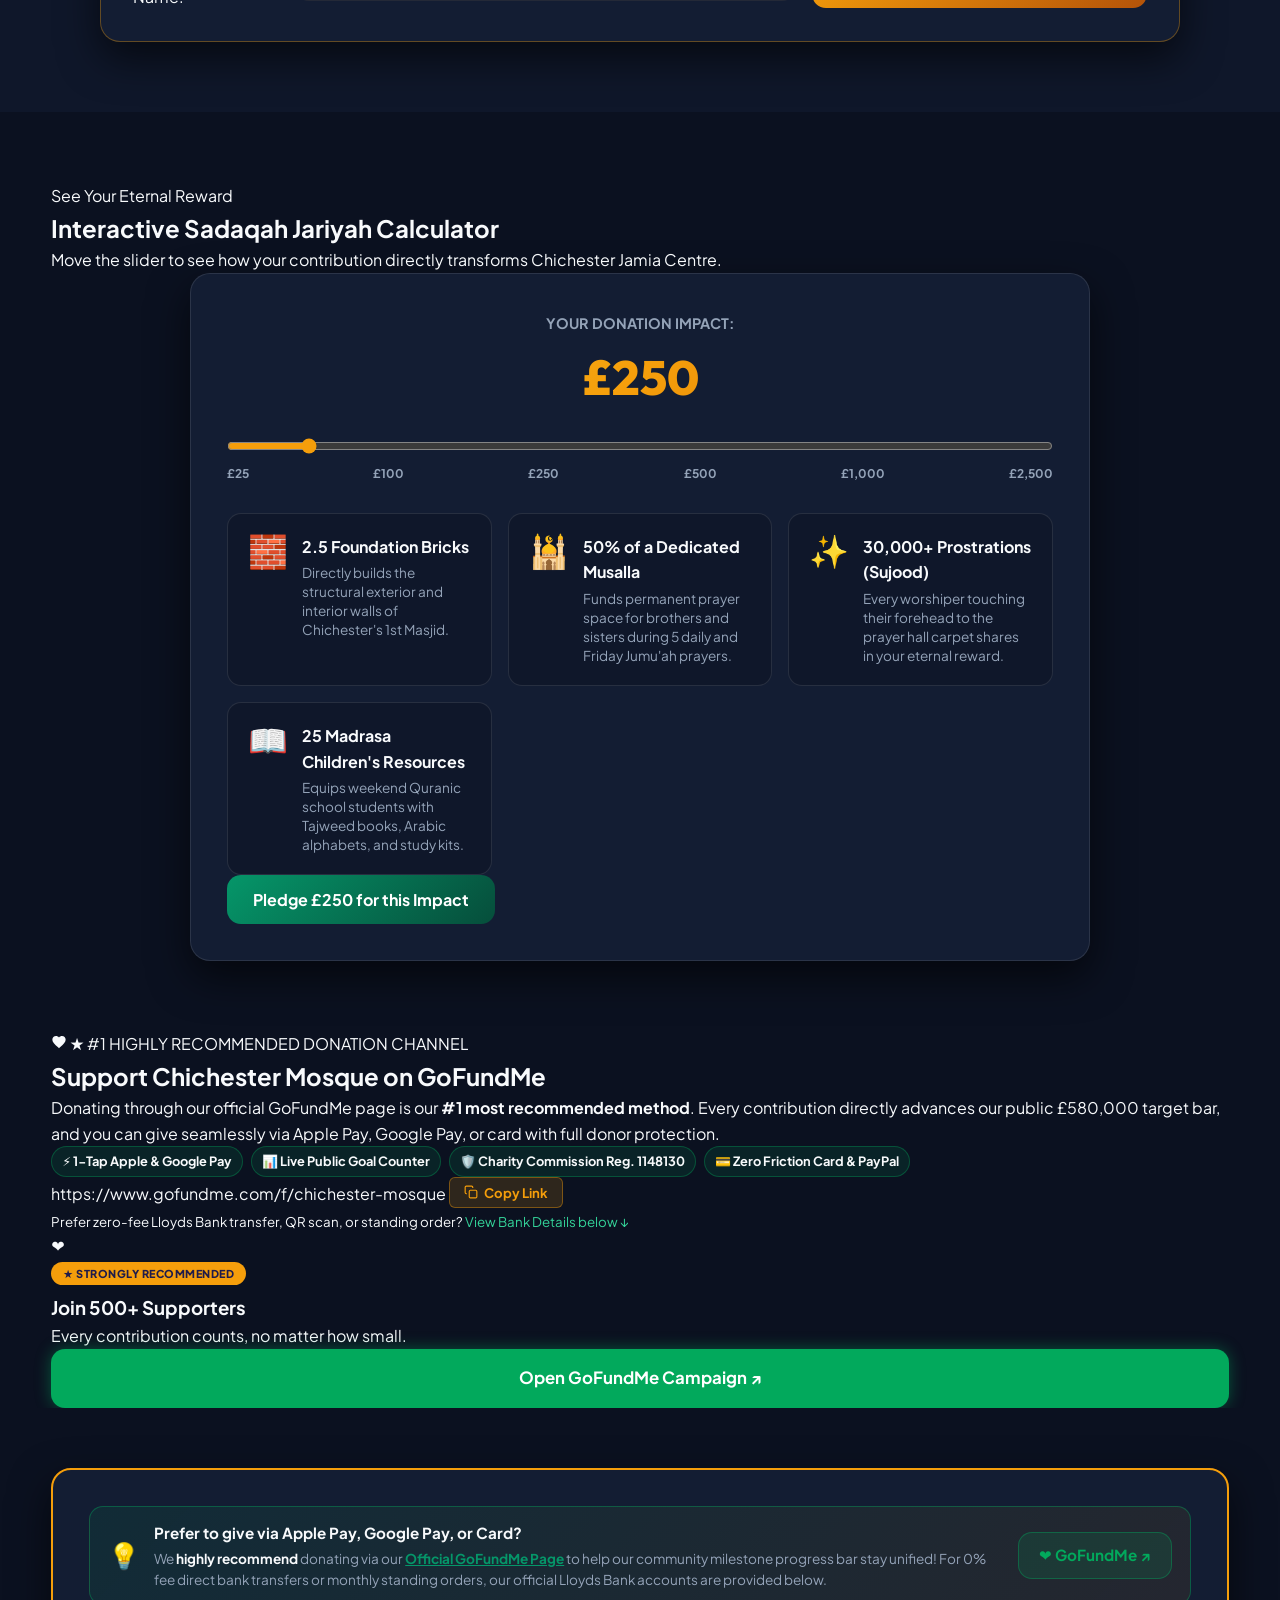
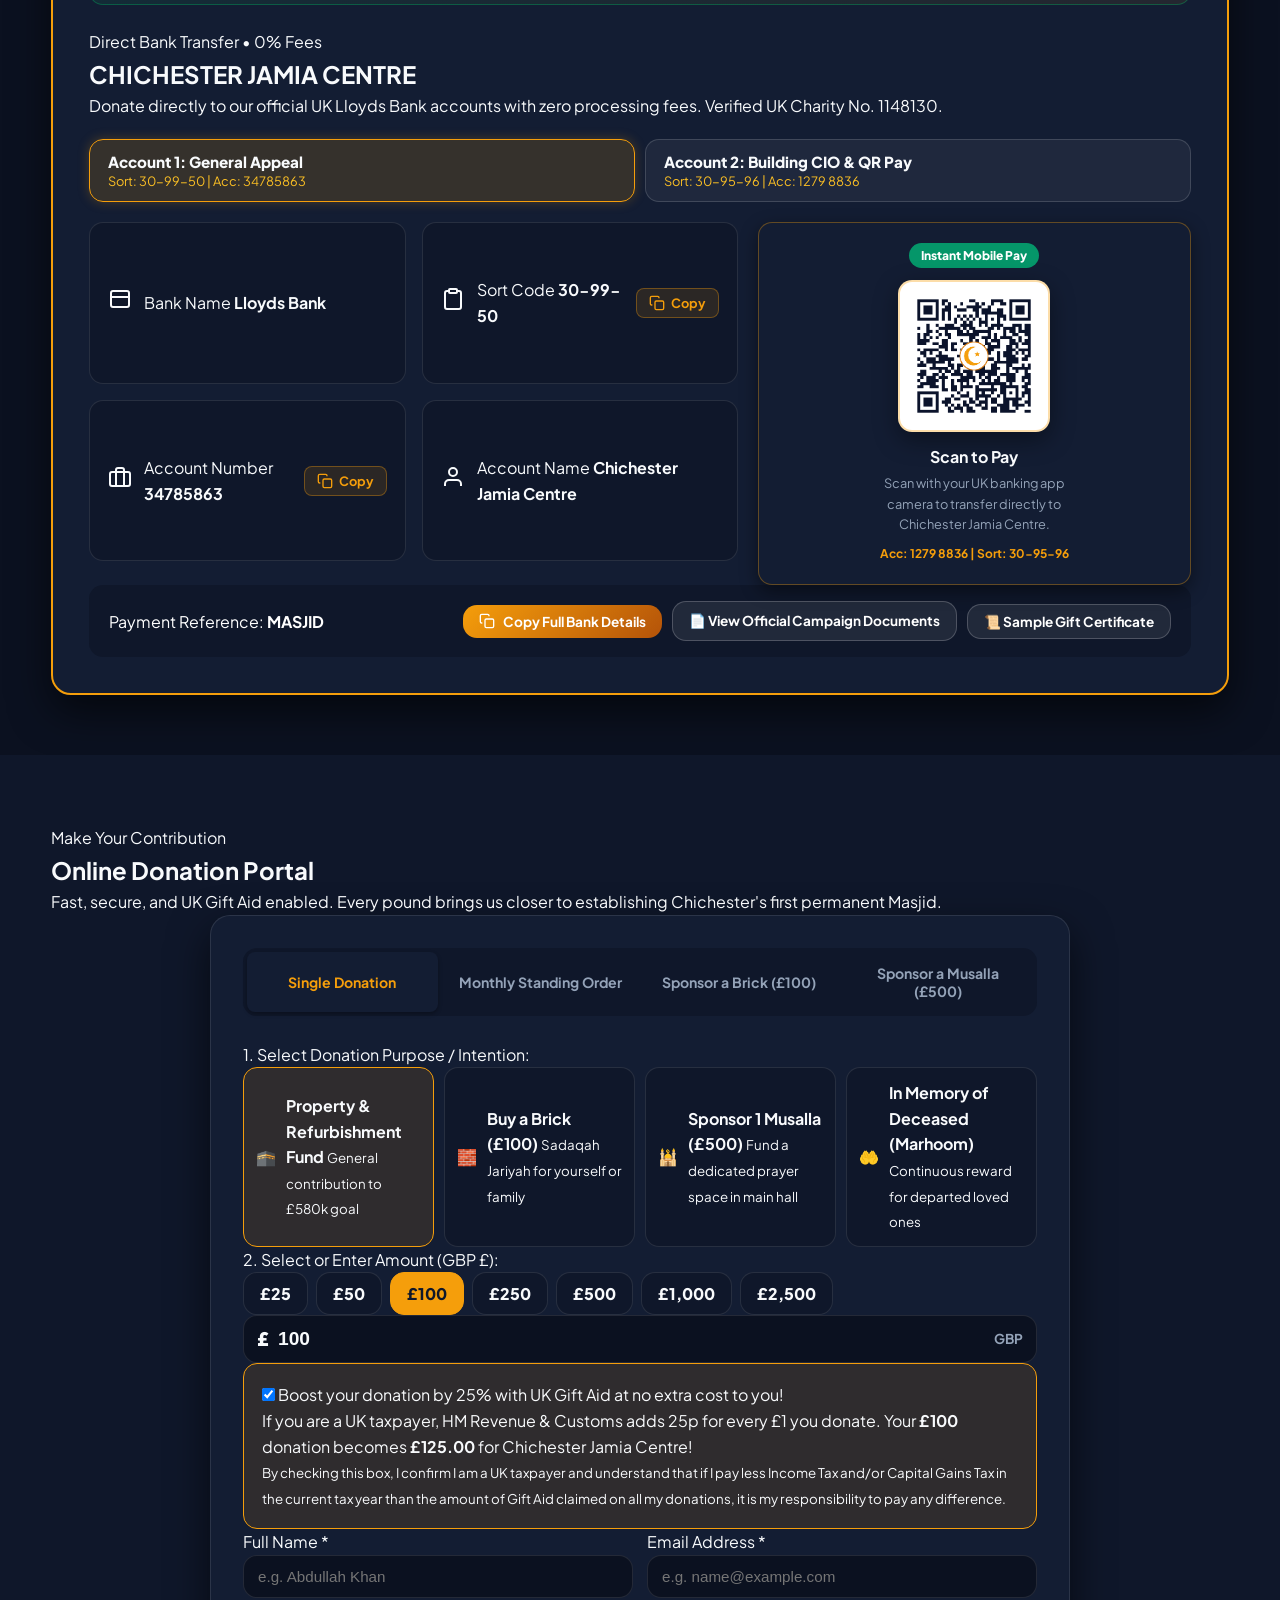
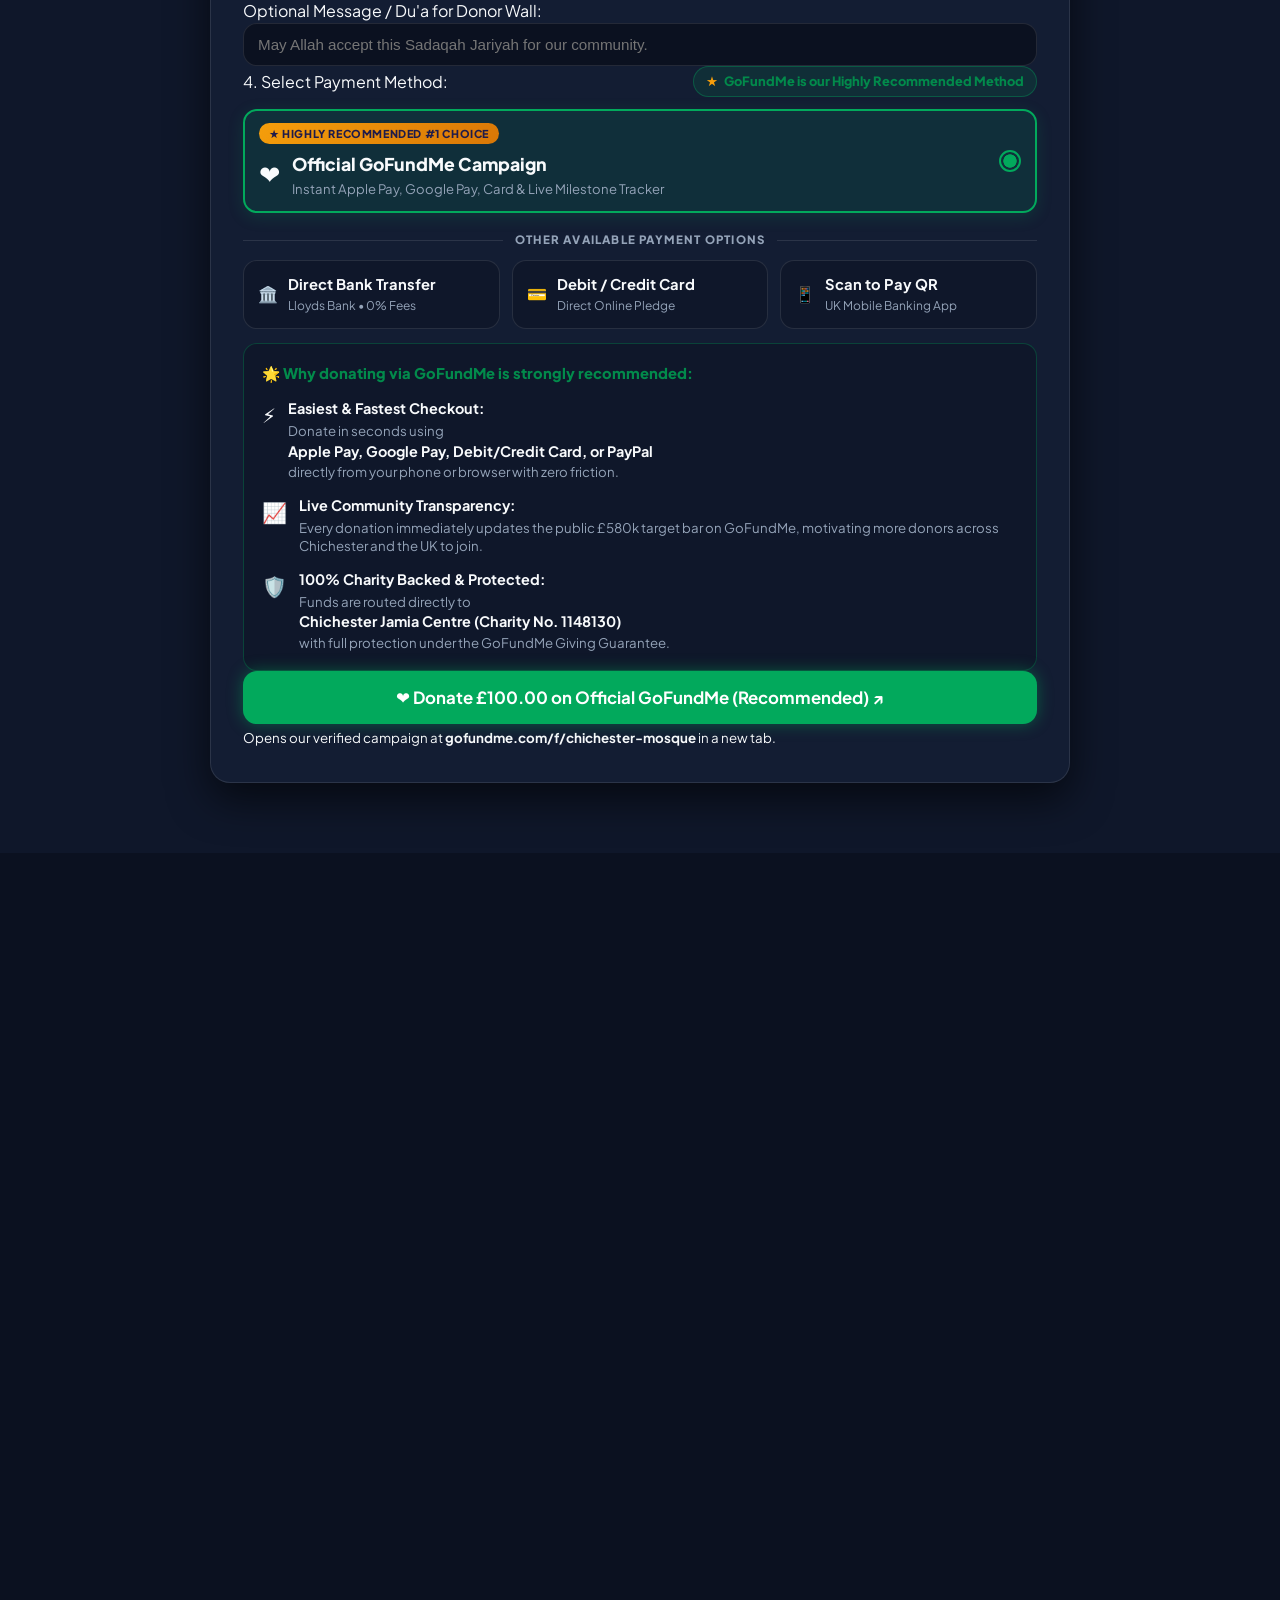
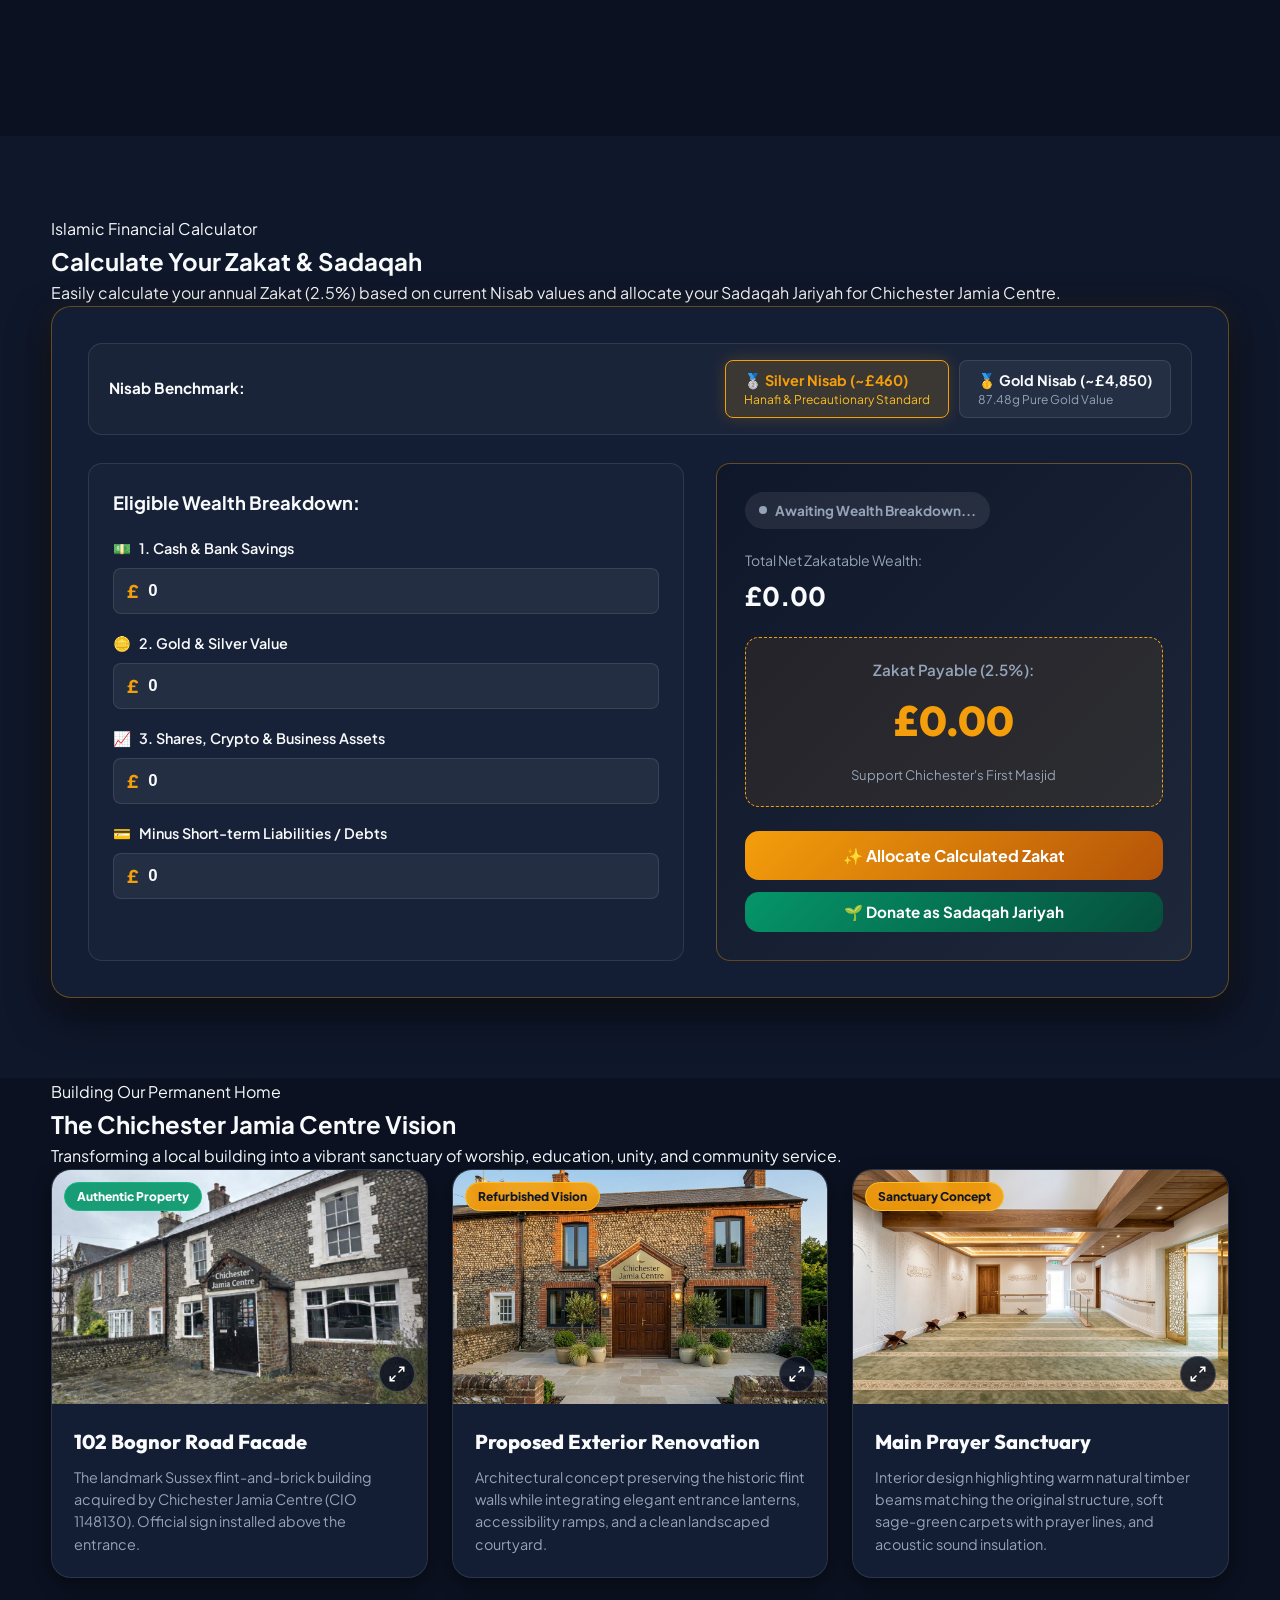
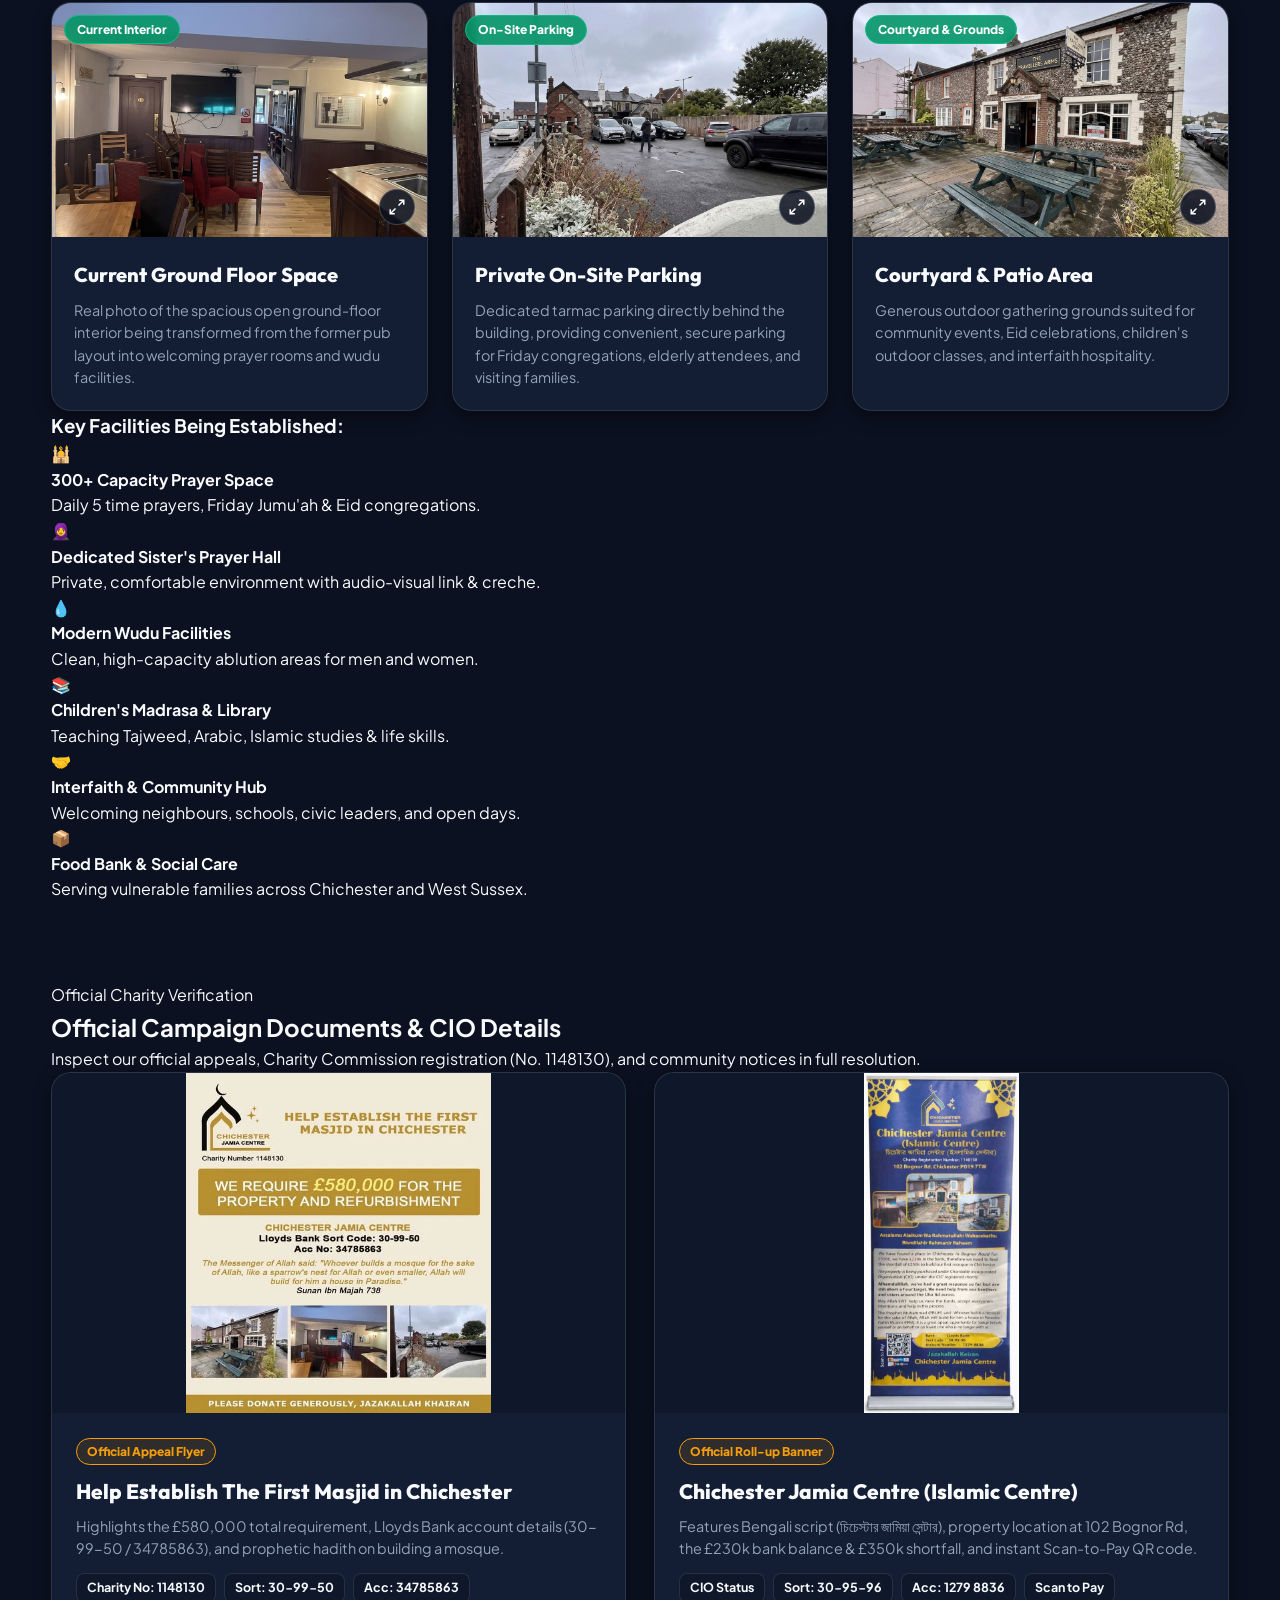
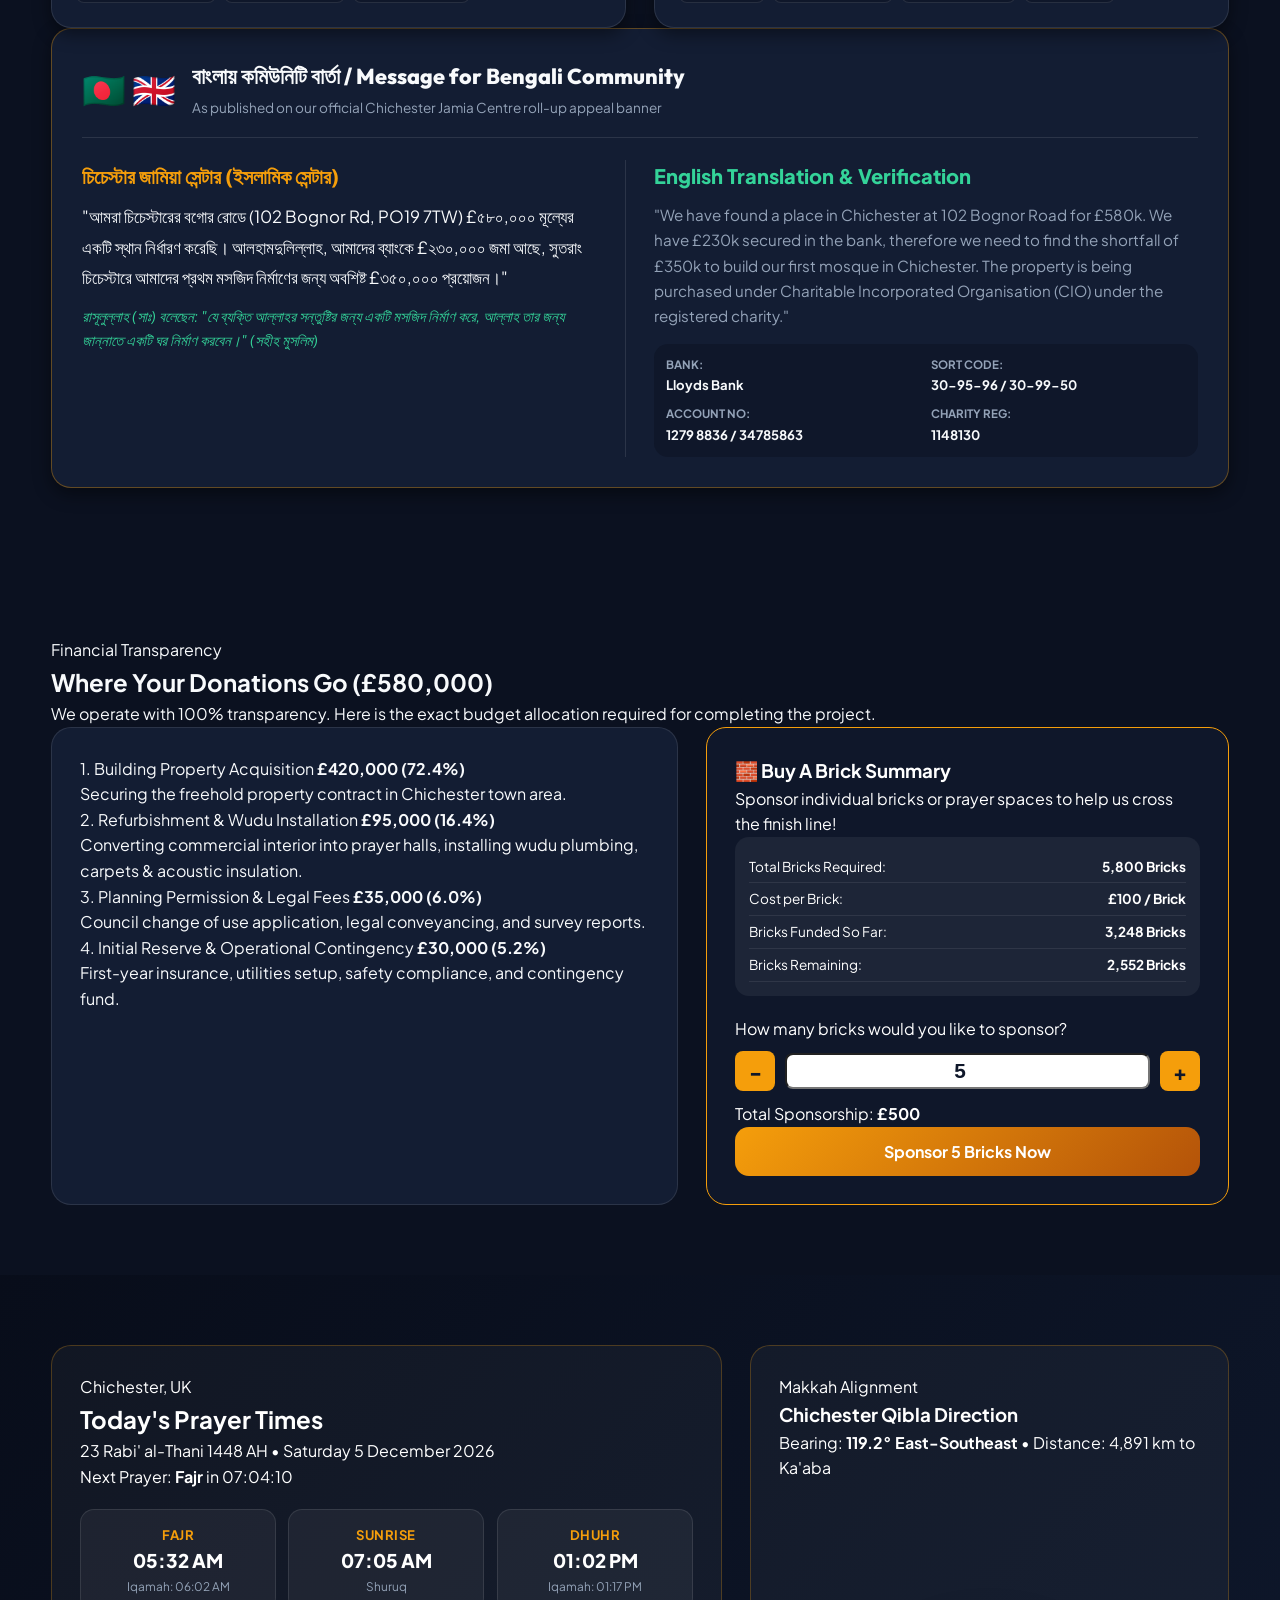
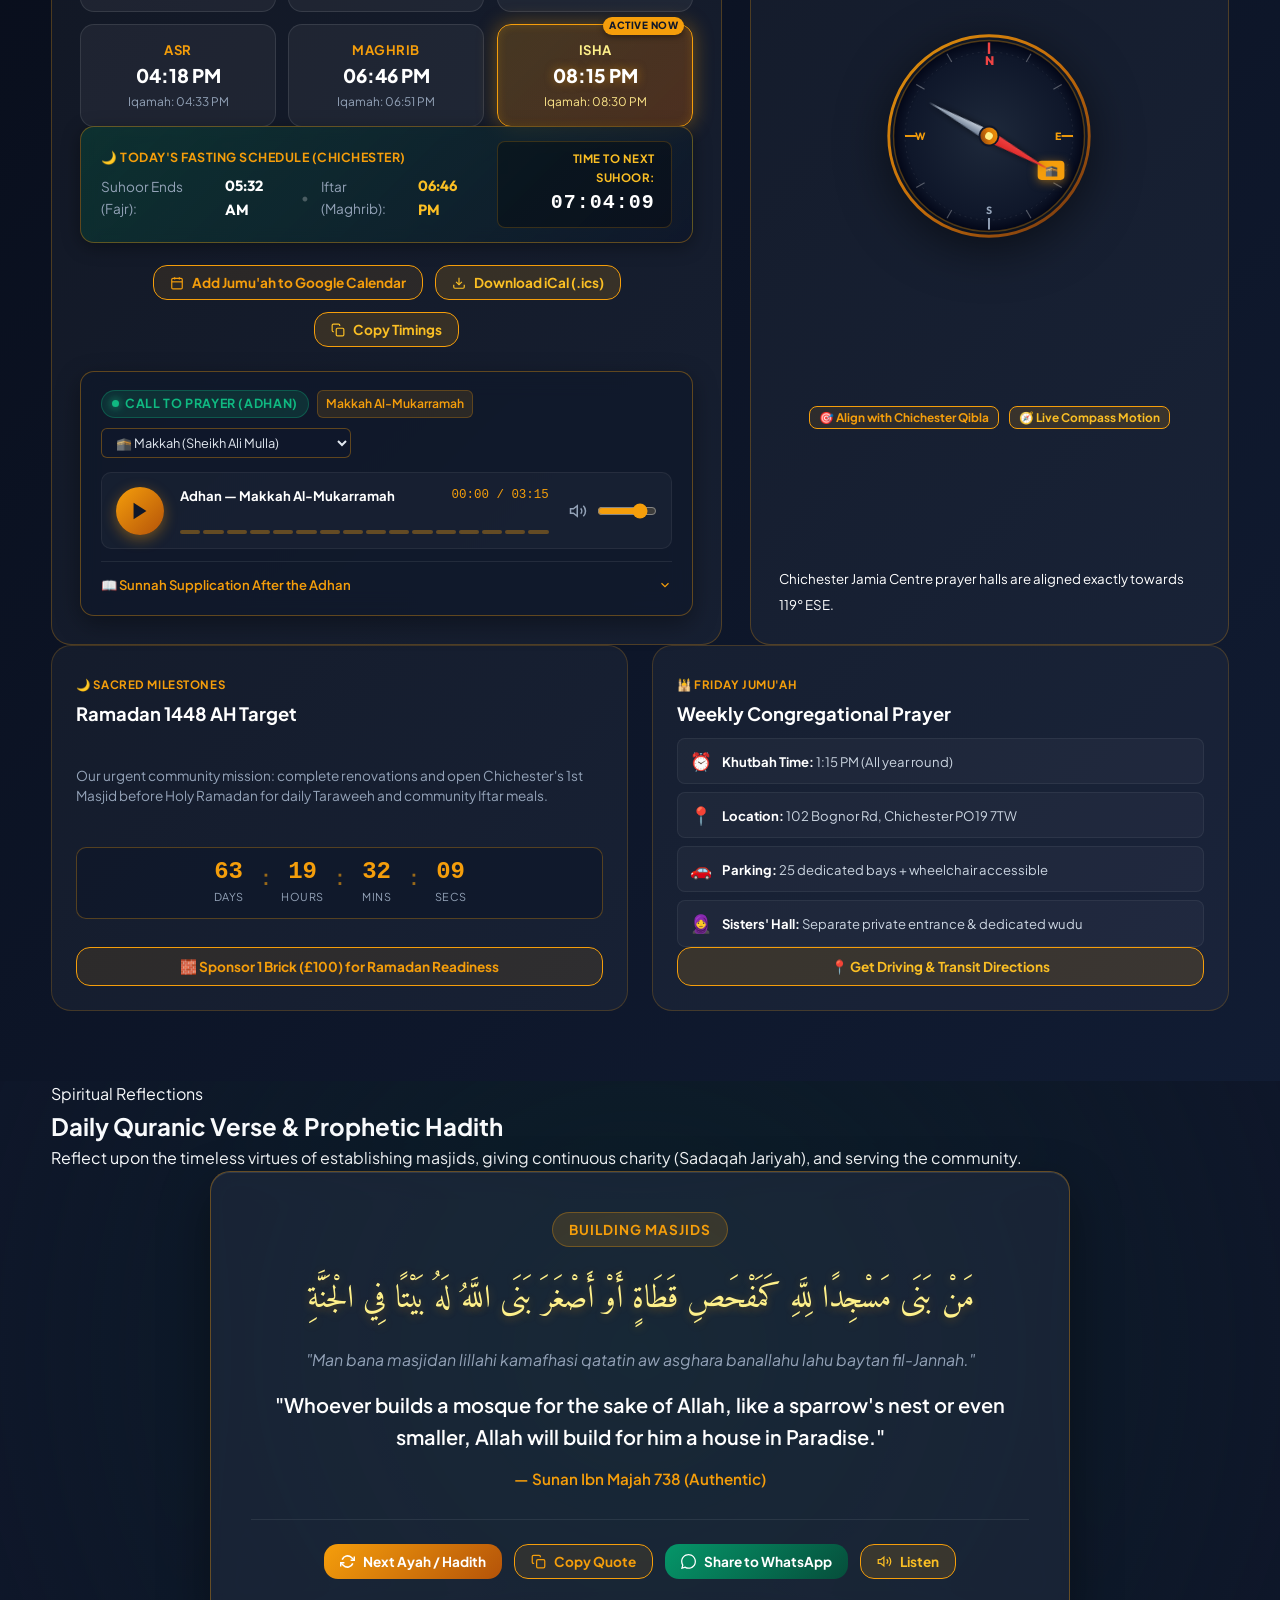
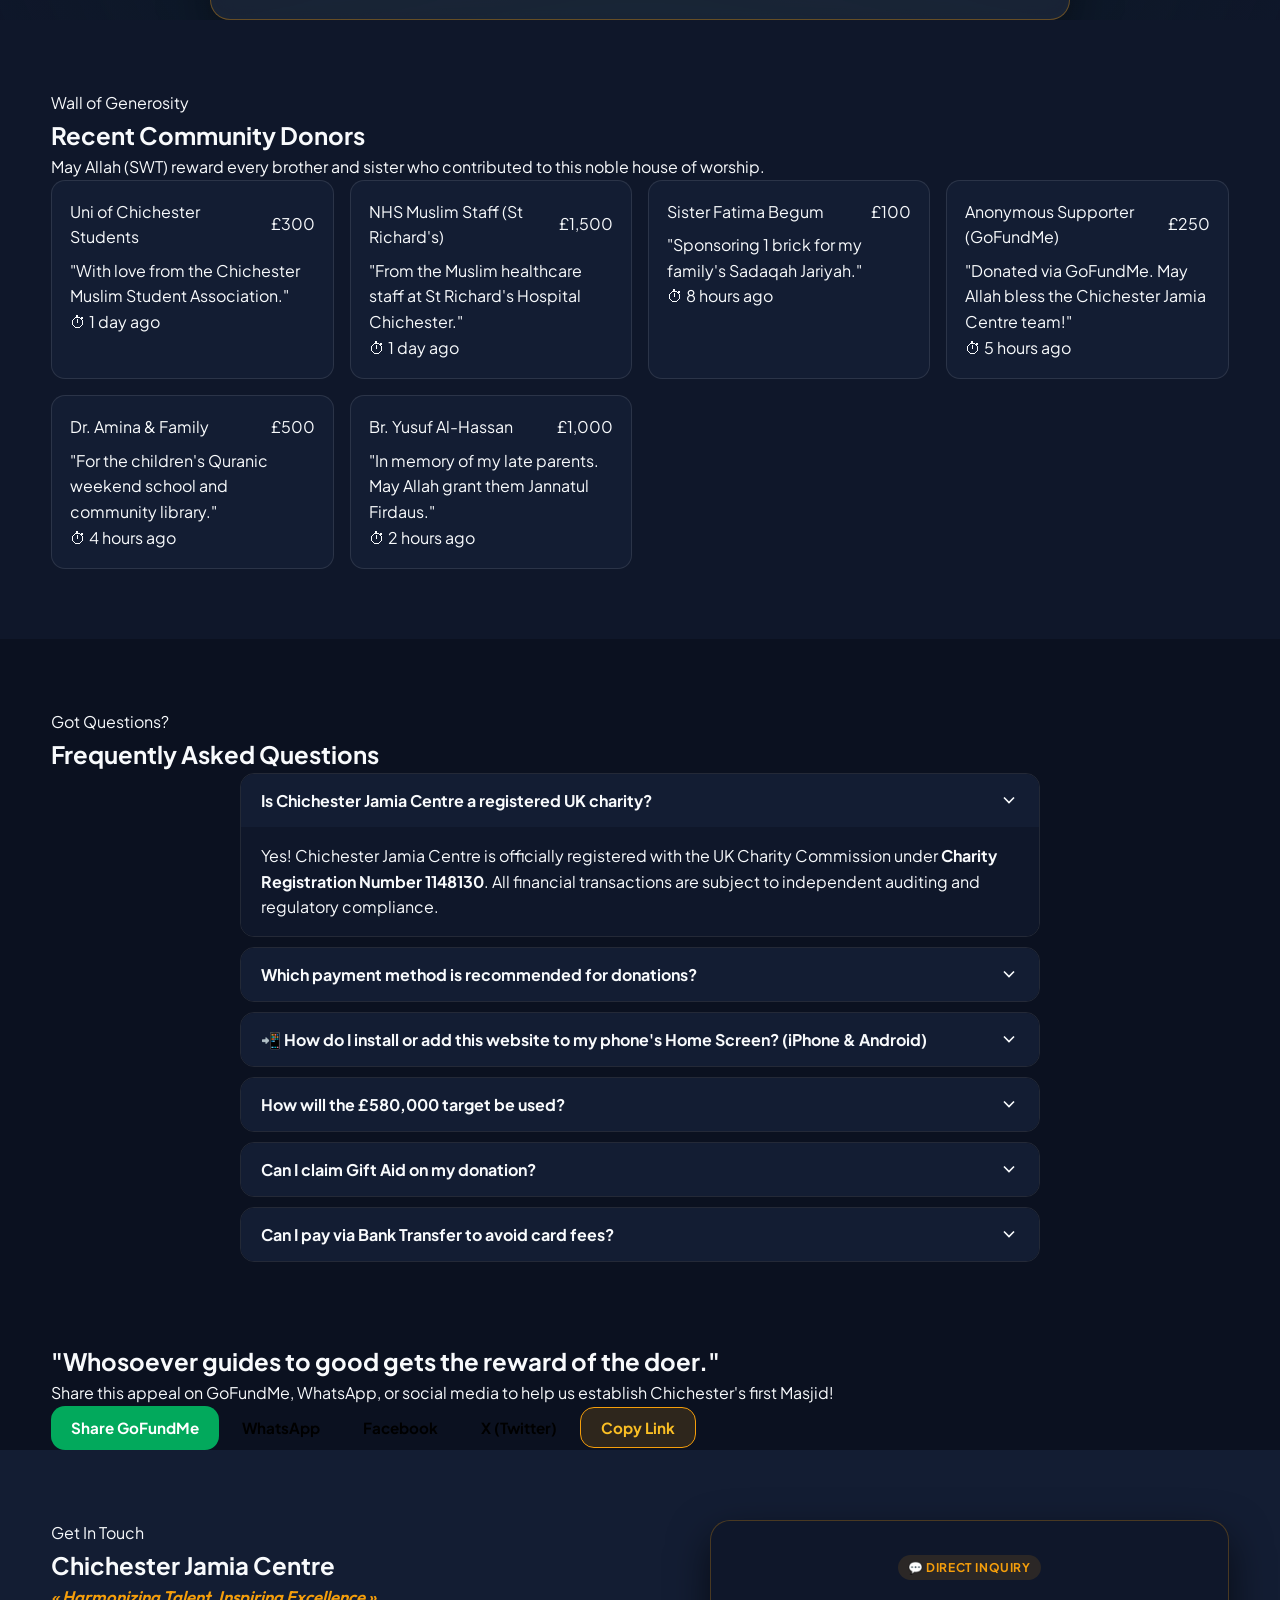
==== commit 7fb8c425: "Connect AI Chatbot to live cloud LLM APIs (Gemini 3.5 Flash Lite + OpenRouter) with multi-turn memor" ====
--- a/index.html
+++ b/index.html
@@ -4047,7 +4047,7 @@
   </div>
 
   <!-- JavaScript -->
-  <script src="app.js?v=13"></script>
+  <script src="app.js?v=14"></script>
 </body>
 
 </html>
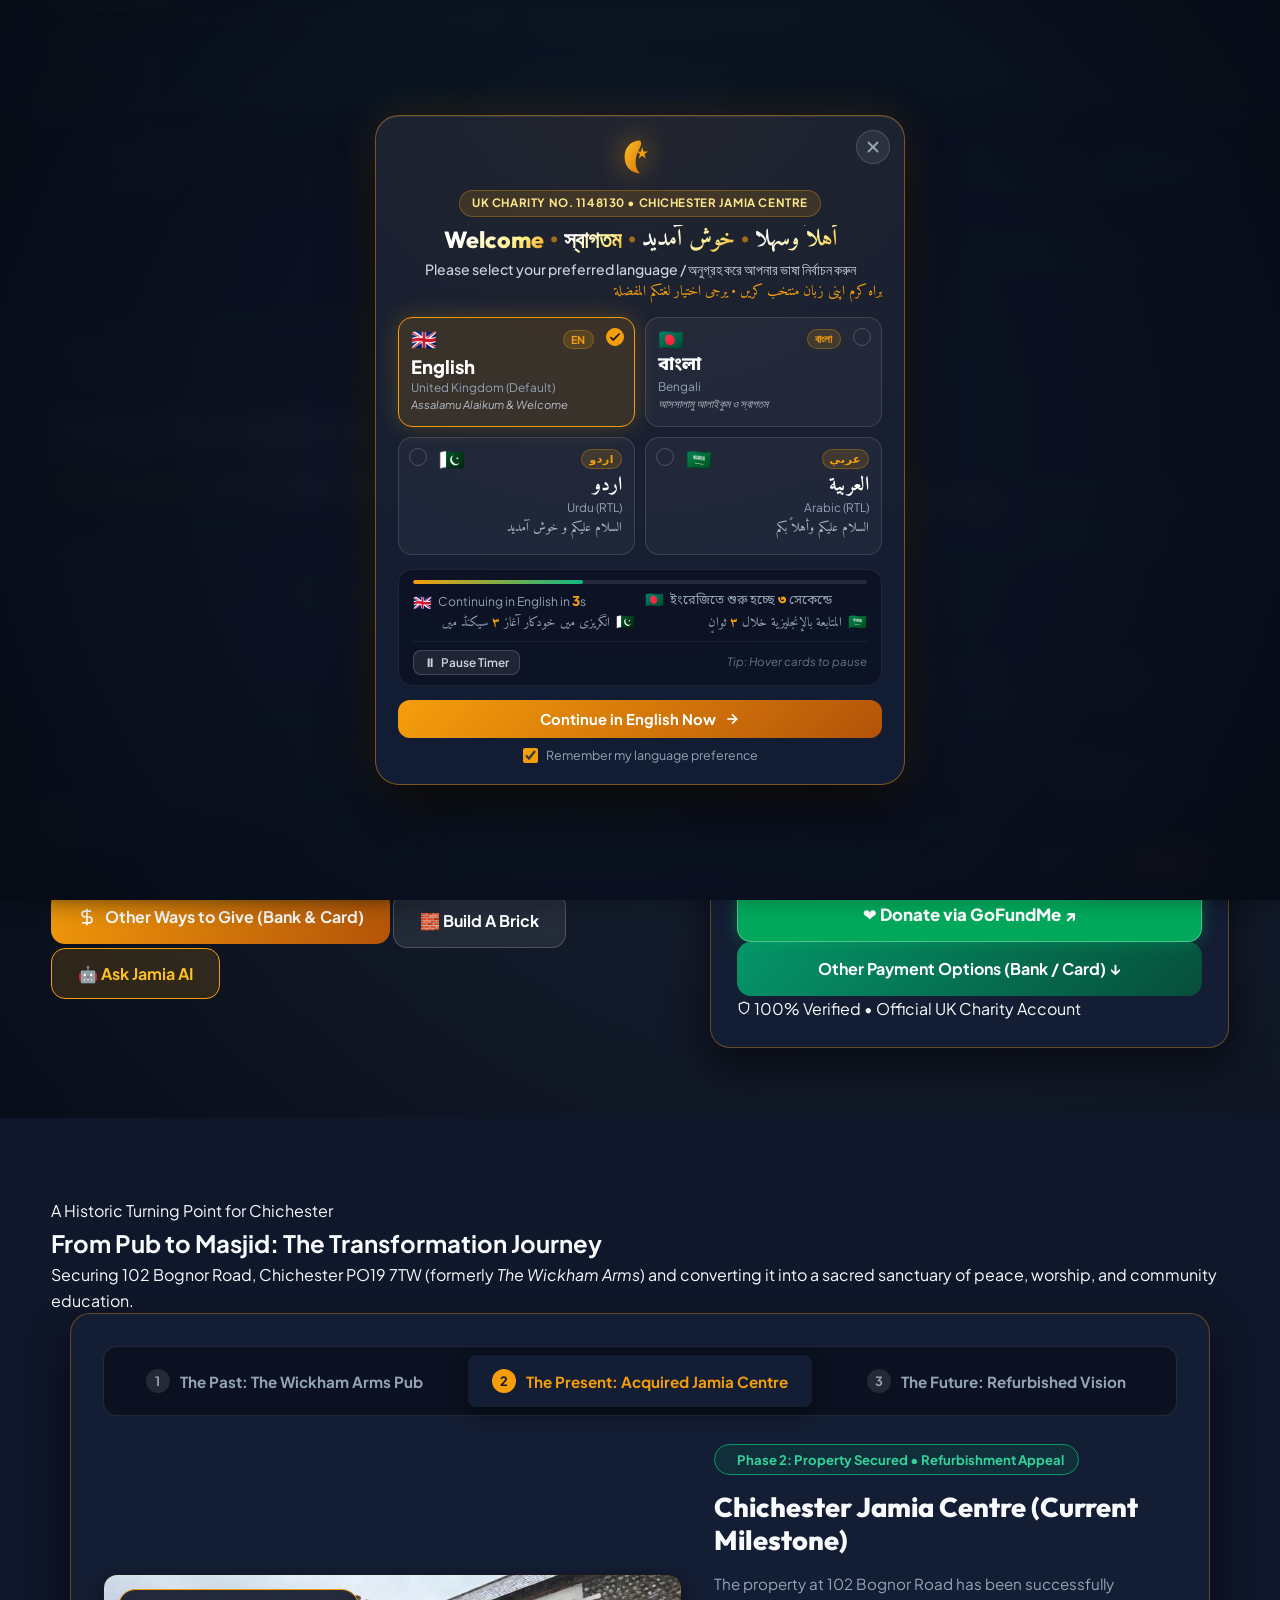
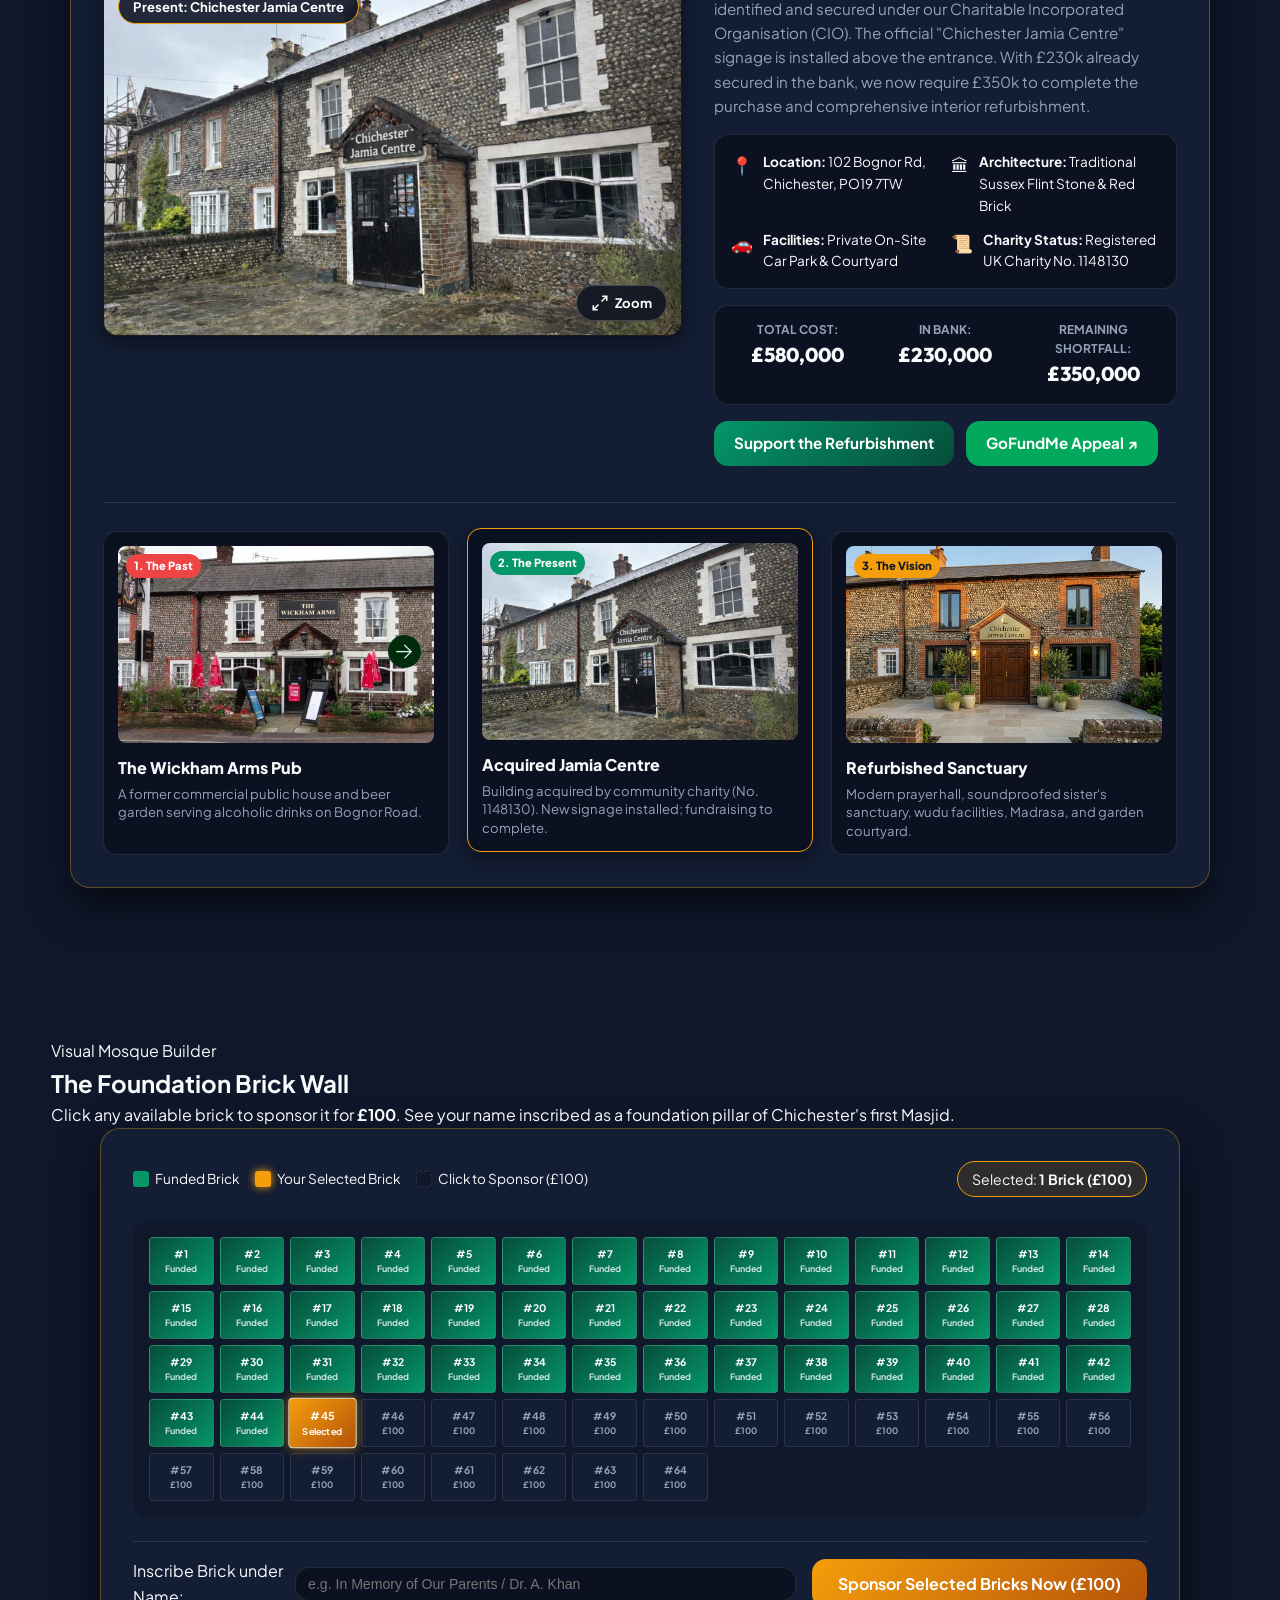
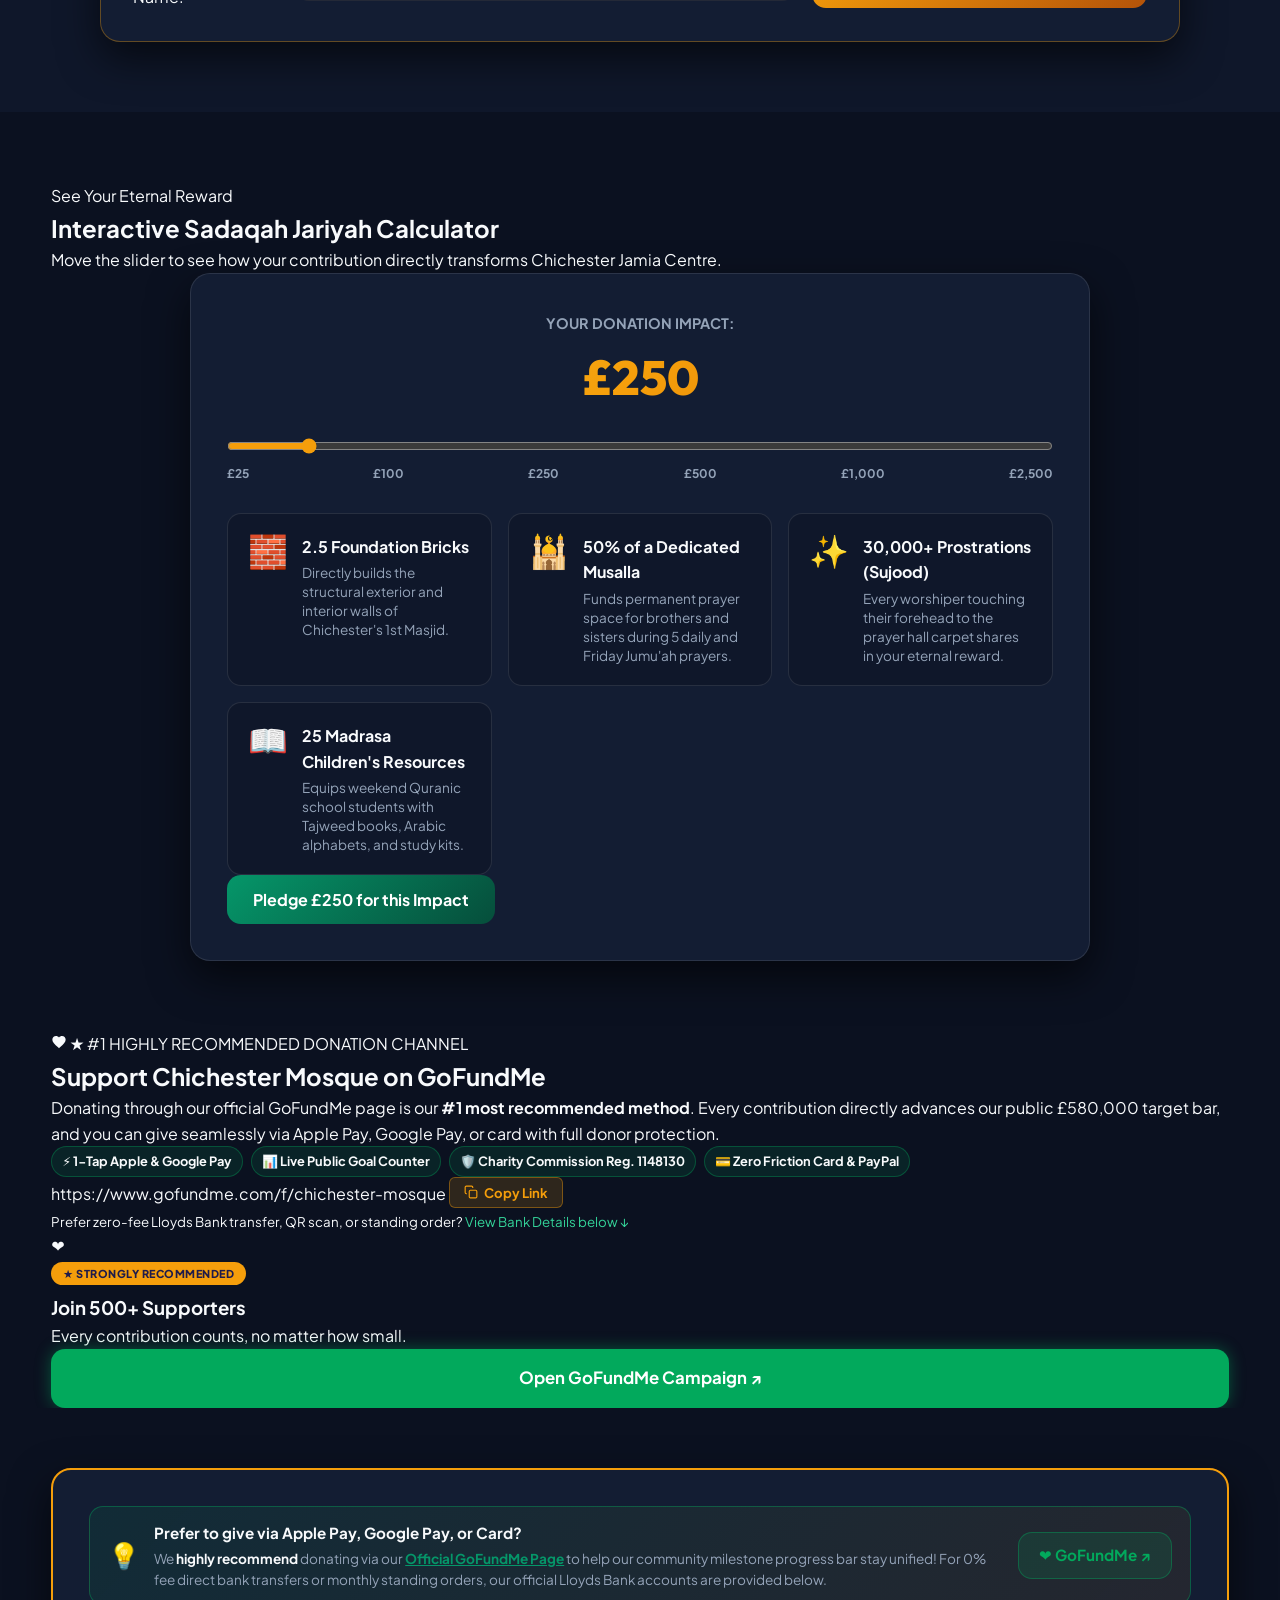
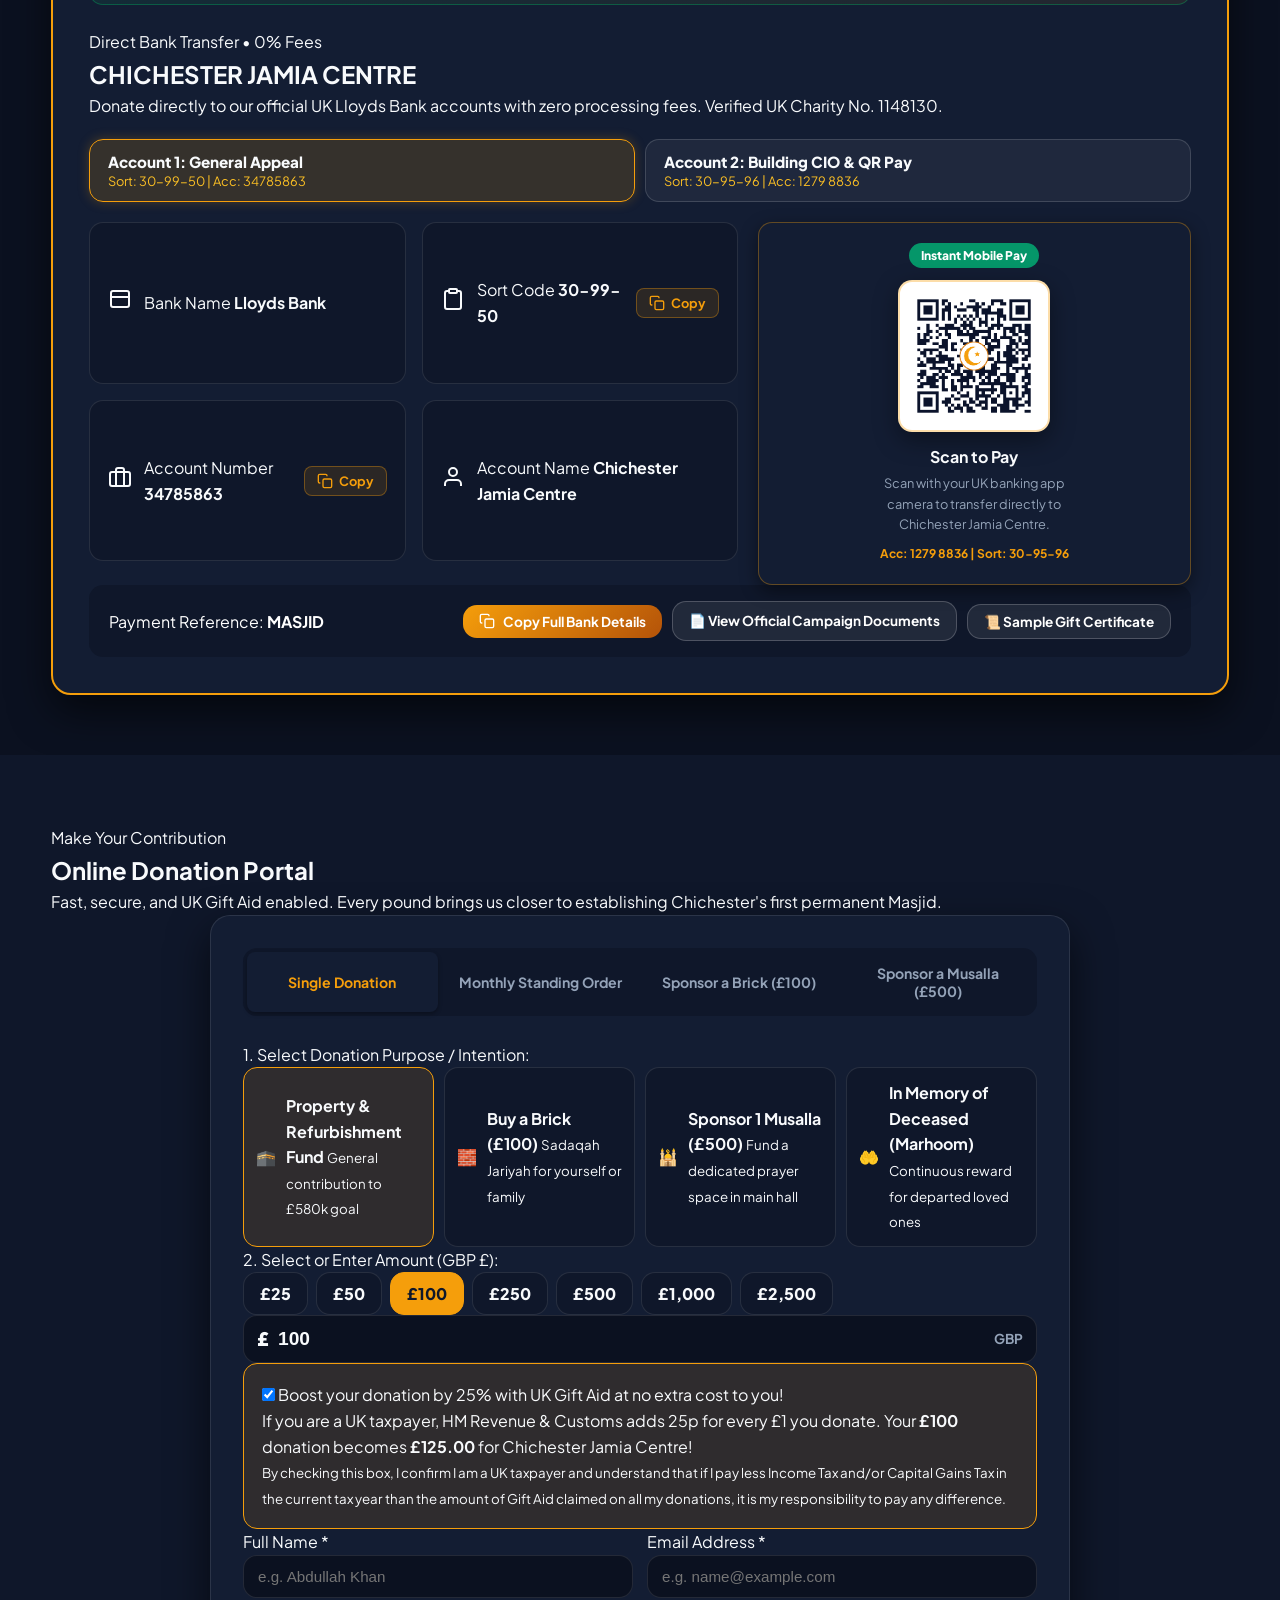
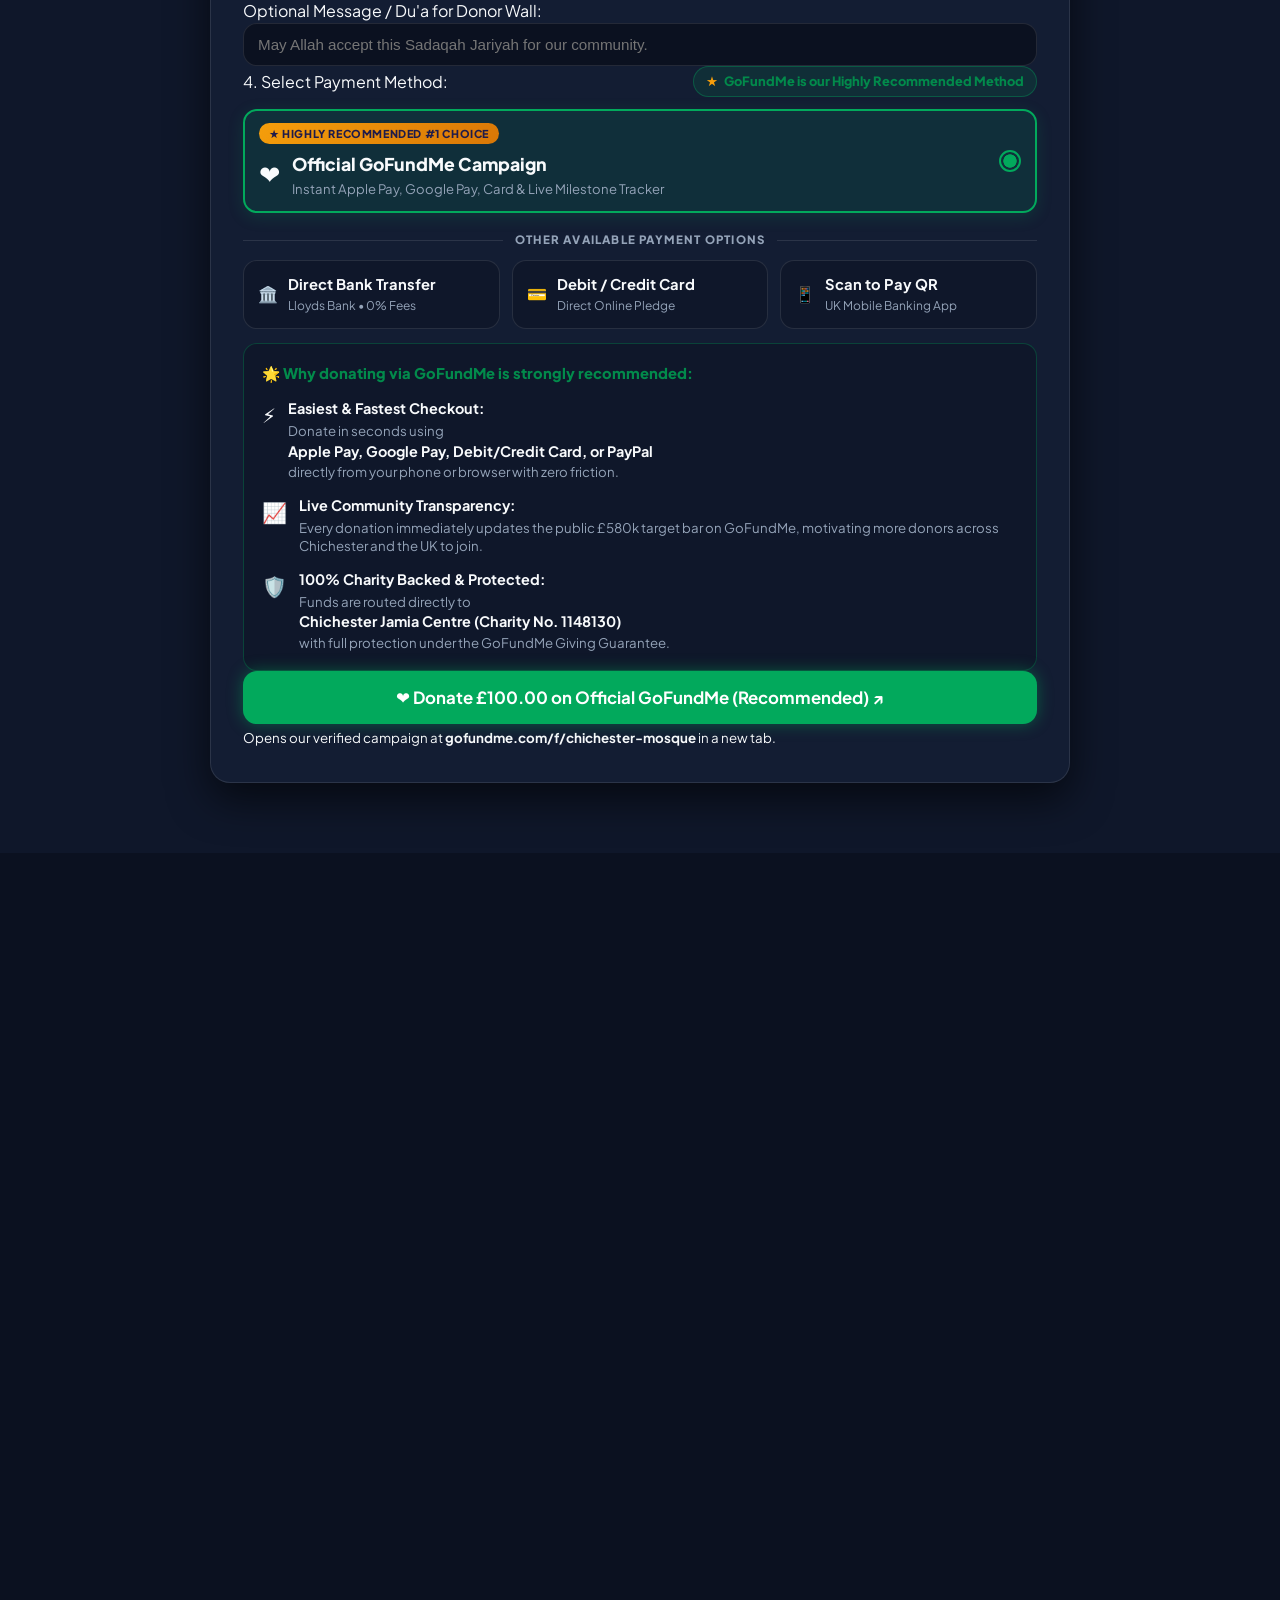
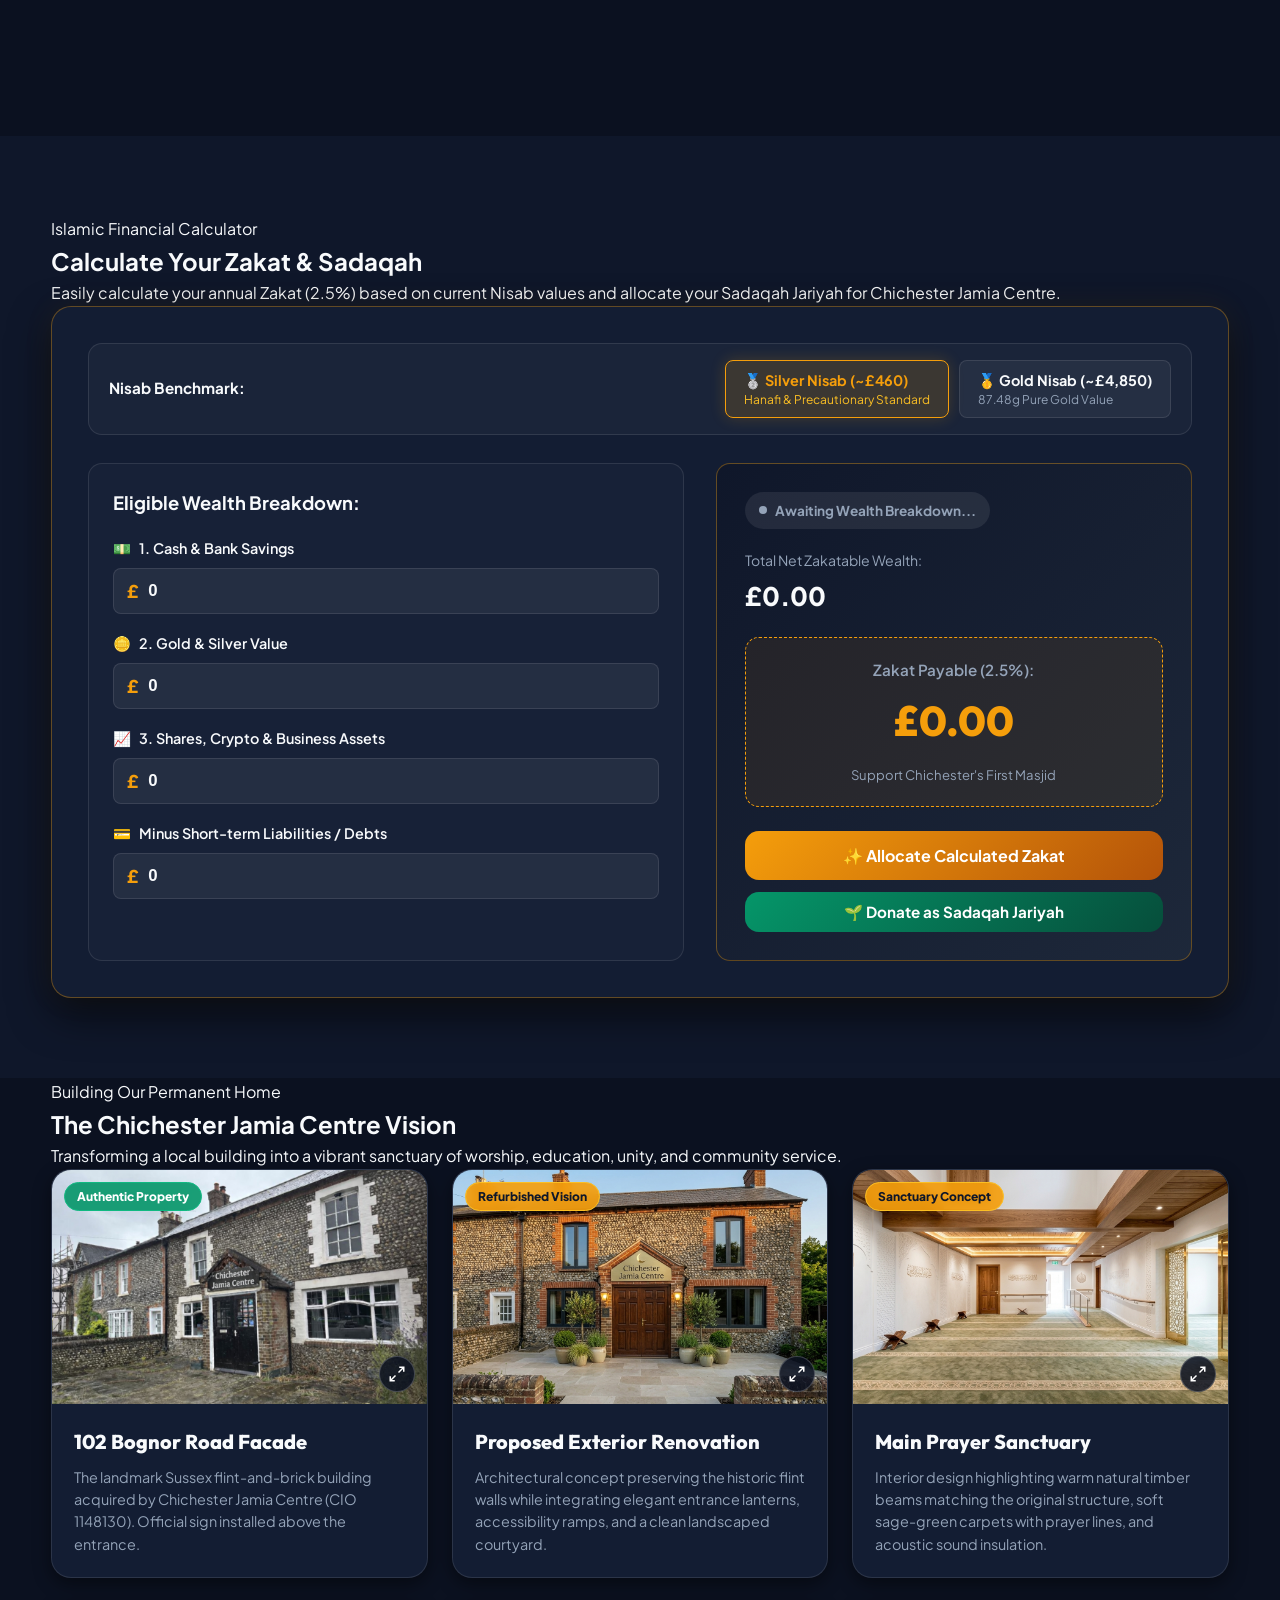
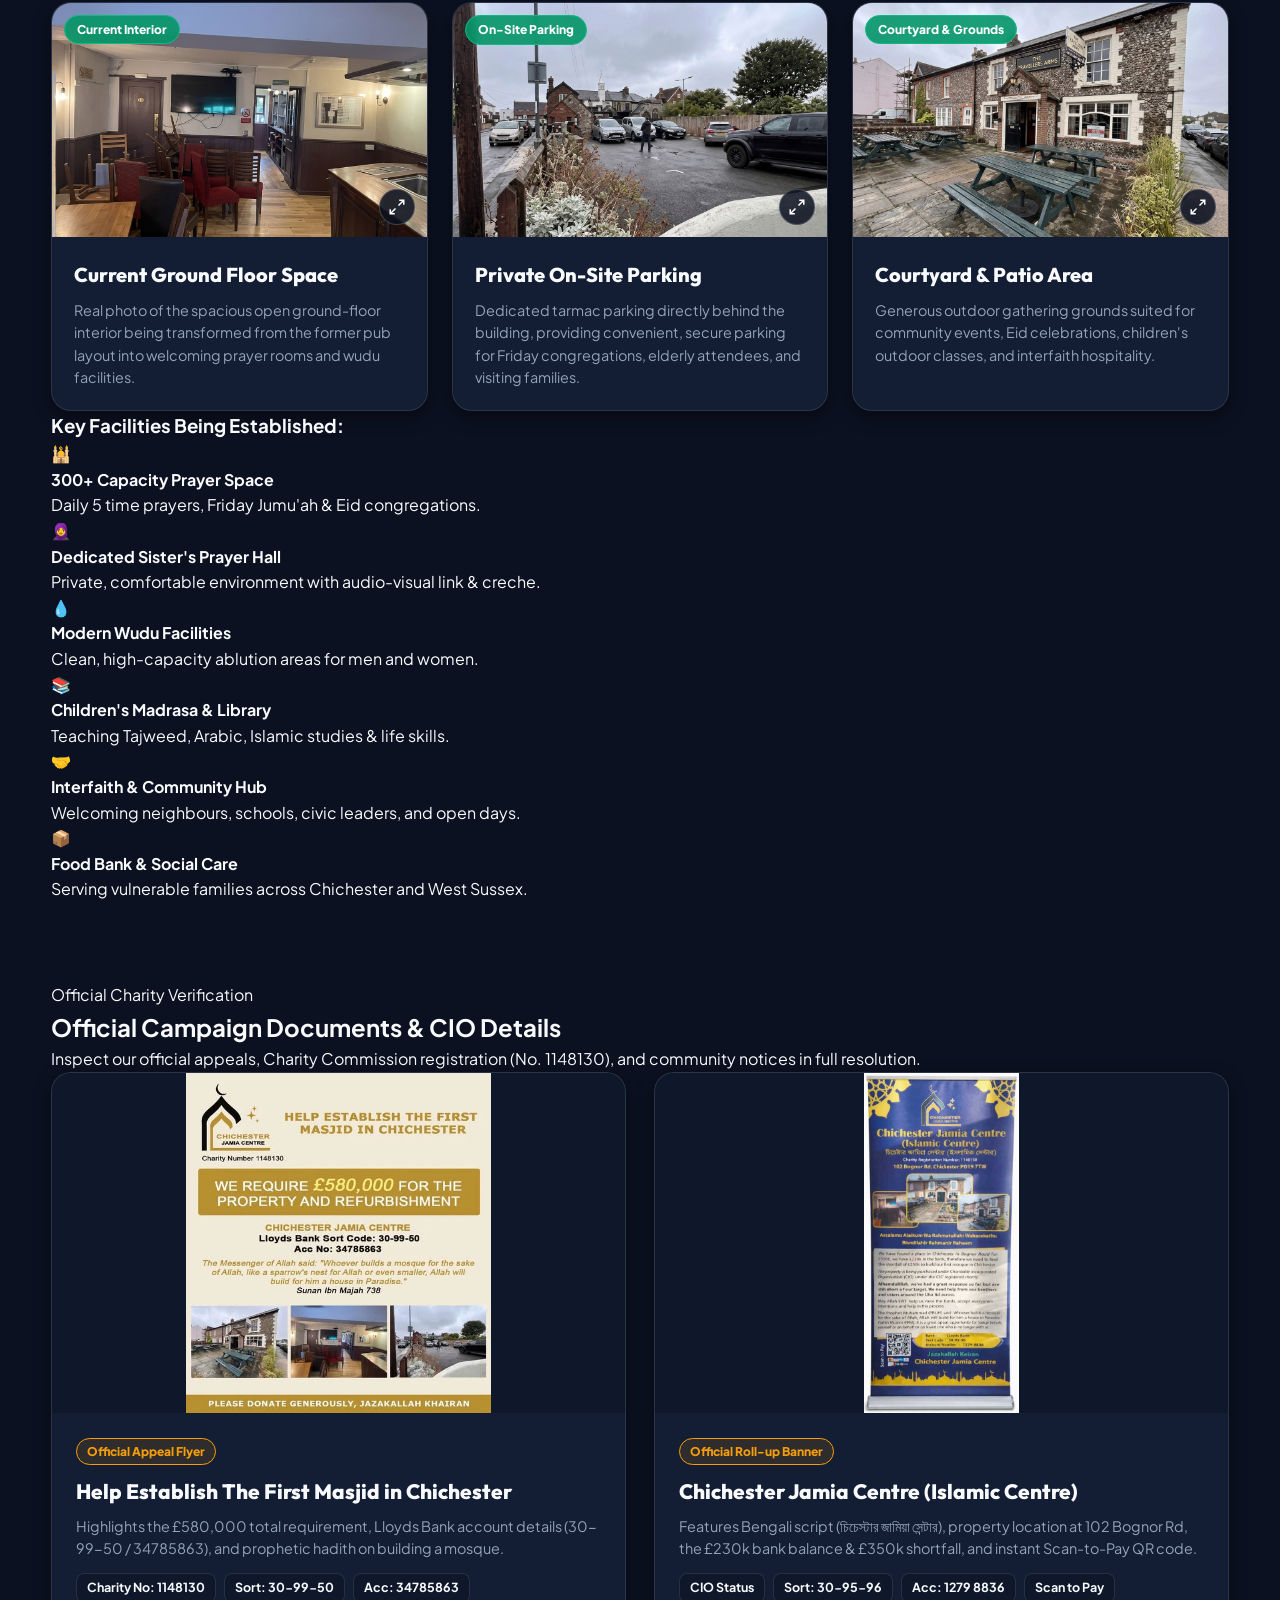
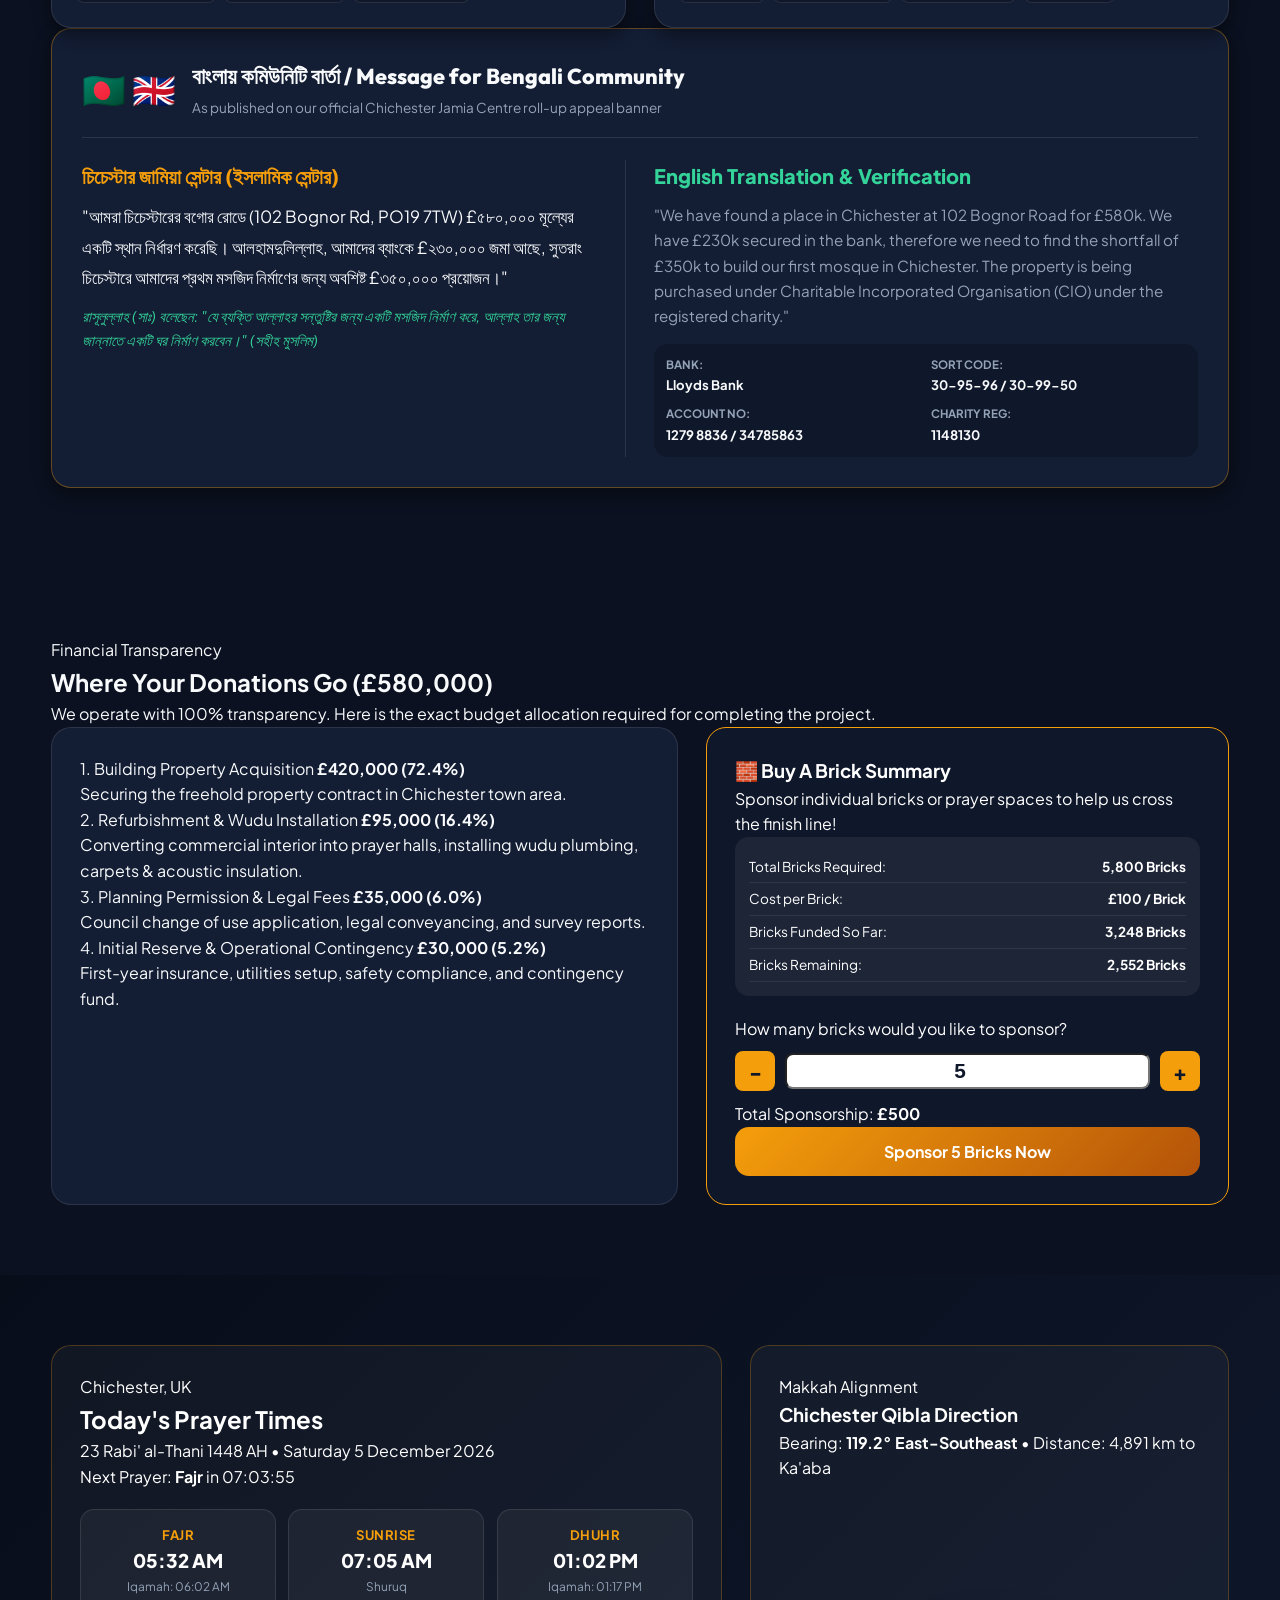
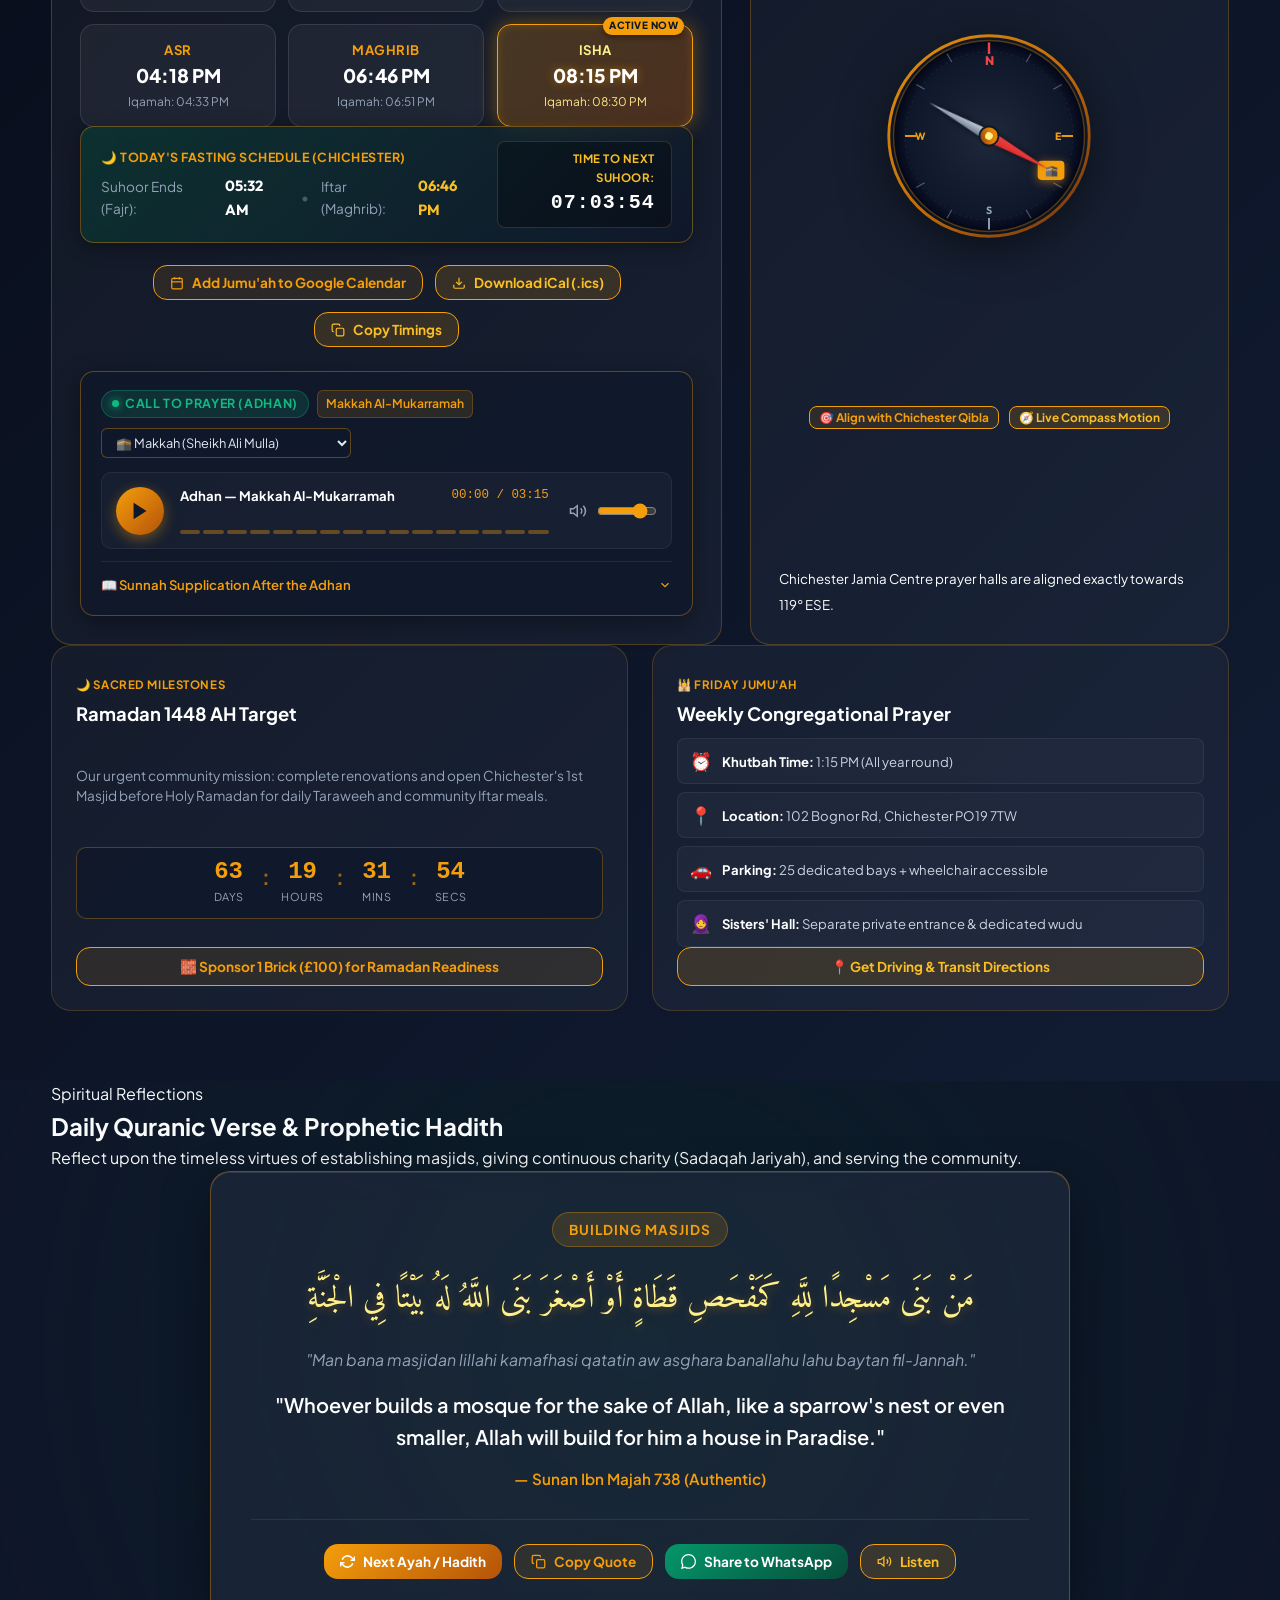
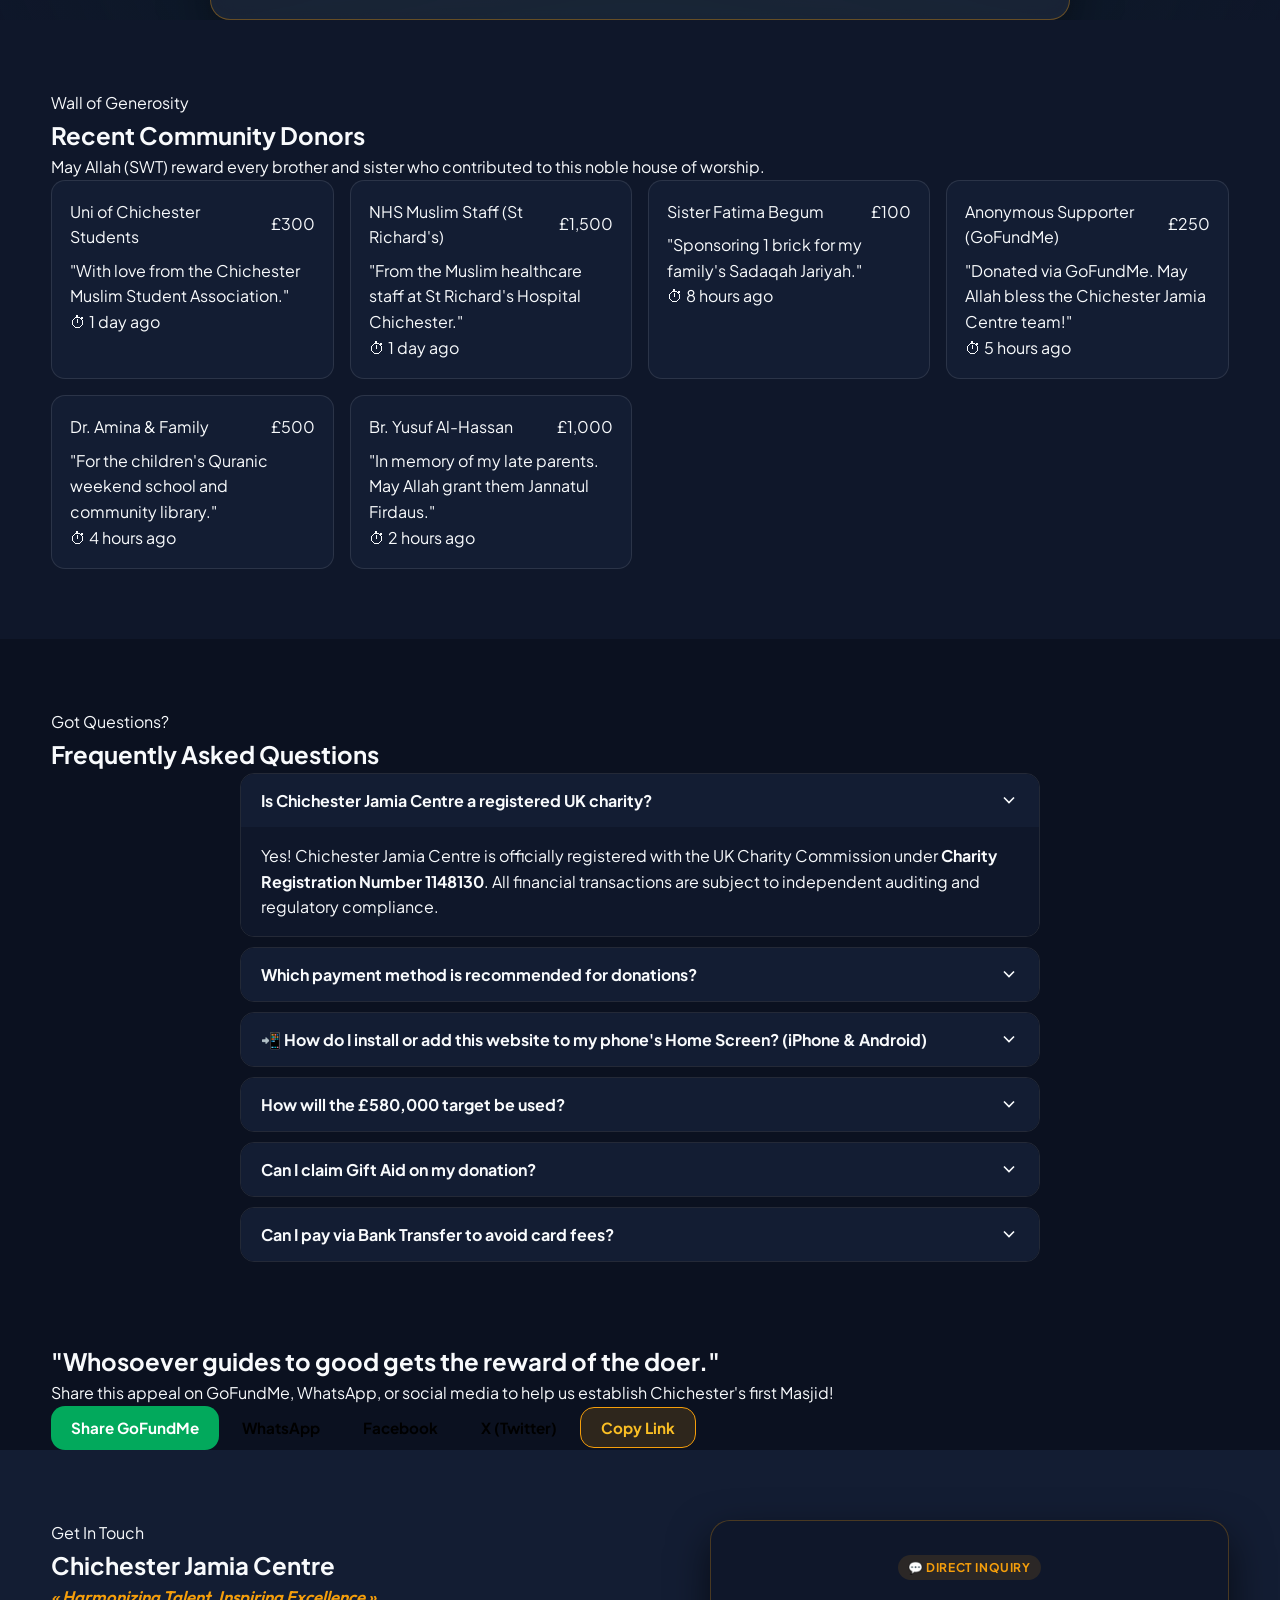
==== commit d63ecc08: "feat(ai-chatbot): remove old domain references, add in-chat bug reporting & live prayer times inject" ====
--- a/index.html
+++ b/index.html
@@ -64,8 +64,7 @@
         },
         "sameAs": [
           "https://www.gofundme.com/f/chichester-mosque",
-          "https://register-of-charities.charitycommission.gov.uk/charity-search/-/charity-details/5026219",
-          "https://chichesterjamia.co.uk/"
+          "https://register-of-charities.charitycommission.gov.uk/charity-search/-/charity-details/5026219"
         ],
         "slogan": "Harmonizing Talent, Inspiring Excellence",
         "potentialAction": {
@@ -598,7 +597,7 @@
 
         <div class="hero-subbadge-row">
           <span class="hero-subbadge">✨ Harmonizing Talent, Inspiring Excellence</span>
-          <a href="https://chichesterjamia.co.uk" target="_blank" rel="noopener" class="hero-domain-badge">🌐 chichesterjamia.co.uk ↗</a>
+          <span class="hero-domain-badge">🕌 102 Bognor Road, PO19 7TW</span>
         </div>
 
         <h1 class="hero-title">
@@ -2786,7 +2785,6 @@
           <h2 class="section-title">Chichester Jamia Centre</h2>
           <div class="contact-slogan-box mb-3">
             <span class="csb-slogan">« Harmonizing Talent, Inspiring Excellence »</span>
-            <a href="https://chichesterjamia.co.uk" target="_blank" rel="noopener" class="csb-portal-link">🌐 Official Portal: chichesterjamia.co.uk ↗</a>
           </div>
           <p>We welcome all community members, donors, and visitors. Feel free to reach out to our team with inquiries, support requests, or standing order forms.</p>
 
@@ -2825,7 +2823,7 @@
           </div>
         </div>
 
-        <!-- Contact Us Form (Drop us a line!) from chichesterjamia.co.uk -->
+        <!-- Contact Us Form (Drop us a line!) -->
         <div class="contact-form-col">
           <div class="contact-form-card">
             <div class="cfc-header">
@@ -3114,7 +3112,7 @@
 
     <div class="footer-bottom">
       <div class="container fb-flex">
-        <p>&copy; 2026 Chichester Jamia Centre (<a href="https://chichesterjamia.co.uk" target="_blank" rel="noopener" style="color:var(--accent-gold);">chichesterjamia.co.uk</a>). Registered UK Charity No. 1148130. JazakAllah Khairan.</p>
+        <p>&copy; 2026 Chichester Jamia Centre. Registered UK Charity No. 1148130. JazakAllah Khairan.</p>
         <div class="fb-sub">
           <span>Harmonizing Talent, Inspiring Excellence • Serving Chichester &amp; West Sussex</span>
           <div class="footer-dev-links mt-1">
@@ -3151,8 +3149,10 @@
           </div>
         </div>
         <div class="ai-header-actions">
+          <button type="button" class="ai-header-action-btn" id="aiReportIssueHeaderBtn" title="Report a Website Issue / Bug directly here">🐞 Report Bug</button>
+          <button type="button" class="ai-header-action-btn" id="aiClearChatBtn" title="Clear Chat History">🗑️</button>
           <button class="ai-sound-toggle" id="toggleSpeechBtn" title="Toggle AI Voice Aloud">🔊</button>
-          <button class="ai-chat-close" id="closeAiChatBtn">&times;</button>
+          <button class="ai-chat-close" id="closeAiChatBtn" aria-label="Close AI chat">&times;</button>
         </div>
       </div>
 
@@ -3161,9 +3161,7 @@
         <div class="ai-msg bot">
           <div class="ai-msg-bubble">
             <p>Assalamu Alaikum! 🌙 I am the <strong>Chichester Jamia Centre AI Assistant</strong>.</p>
-            <p>I can help you with our <strong>£580k property appeal</strong>, <strong>interactive brick wall</strong>,
-              <strong>Lloyds Bank details</strong>, <strong>GoFundMe link</strong>, or <strong>Chichester Prayer Times &
-                Qibla</strong>!</p>
+            <p>I can help you with today's <strong>Prayer Times &amp; Fasting</strong>, our <strong>£580k property appeal</strong>, <strong>interactive brick wall</strong>, <strong>GoFundMe &amp; Lloyds Bank details</strong>, or you can <strong>report a website bug directly here</strong>!</p>
           </div>
           <span class="ai-msg-time">Just now</span>
         </div>
@@ -3171,13 +3169,14 @@
 
       <!-- Quick Chips -->
       <div class="ai-quick-chips">
-        <button class="chip-btn" data-query="How can I take the community survey and share feedback on the facilities?">📋 Community Survey</button>
-        <button class="chip-btn" data-query="Bank transfer details">🏦 Bank Sort Code</button>
-        <button class="chip-btn" data-query="How to donate via GoFundMe">❤️ GoFundMe Link</button>
-        <button class="chip-btn" data-query="How does the brick builder work?">🧱 Build A Brick</button>
-        <button class="chip-btn" data-query="What is the fundraising target?">🎯 Target Breakdown</button>
-        <button class="chip-btn" data-query="Today's prayer times in Chichester">🕌 Prayer Times</button>
-        <button class="chip-btn" data-query="How do I report a website issue or view debug error logs?">🛠️ Report Bug / Debug</button>
+        <button type="button" class="chip-btn" data-query="Today's prayer times in Chichester">🕌 Today's Prayer Times</button>
+        <button type="button" class="chip-btn" data-query="How to donate via GoFundMe">❤️ GoFundMe Link</button>
+        <button type="button" class="chip-btn" data-query="Bank transfer details">🏦 Bank Sort Code</button>
+        <button type="button" class="chip-btn" data-query="How does the brick builder work?">🧱 Build A Brick</button>
+        <button type="button" class="chip-btn" data-query="How can I take the community survey and share feedback on the facilities?">📋 Community Survey</button>
+        <button type="button" class="chip-btn" data-query="Where is the car park and how do I get to 102 Bognor Road?">📍 Location &amp; Parking</button>
+        <button type="button" class="chip-btn" data-query="I want to report an issue or bug with the website">🐞 Report a Bug</button>
+        <button type="button" class="chip-btn" data-query="How do I access developer debug error logs?">🛠️ Debug Console (salam)</button>
       </div>
 
       <!-- Chat Input Form -->
@@ -4032,7 +4031,7 @@
     </div>
   </div>
 
-  <!-- Cookie Consent Banner (from chichesterjamia.co.uk) -->
+  <!-- Cookie Consent Banner -->
   <div id="cookieBanner" class="cookie-banner-wrap hidden" role="region" aria-label="Cookie Consent">
     <div class="container cookie-banner-inner">
       <div class="cookie-banner-text">
@@ -4047,7 +4046,7 @@
   </div>
 
   <!-- JavaScript -->
-  <script src="app.js?v=14"></script>
+  <script src="app.js?v=15"></script>
 </body>
 
 </html>
--- a/style.css
+++ b/style.css
@@ -1999,6 +1999,78 @@
   padding: 4px 8px;
   border-radius: var(--radius-sm);
   font-size: 0.9rem;
+  border: none;
+  cursor: pointer;
+  color: #ffffff;
+}
+
+.ai-header-action-btn {
+  background: rgba(255, 255, 255, 0.12);
+  color: #e2e8f0;
+  border: 1px solid rgba(255, 255, 255, 0.2);
+  padding: 4px 9px;
+  border-radius: var(--radius-sm);
+  font-size: 0.76rem;
+  font-weight: 600;
+  cursor: pointer;
+  display: inline-flex;
+  align-items: center;
+  gap: 4px;
+  transition: all 0.2s ease;
+}
+.ai-header-action-btn:hover {
+  background: rgba(245, 158, 11, 0.25);
+  border-color: var(--accent-gold);
+  color: var(--accent-gold);
+}
+
+/* In-Chat Bug / Issue Reporting Card */
+.ai-inchat-report-card {
+  background: #1e293b;
+  border: 1.5px solid rgba(245, 158, 11, 0.4);
+  border-radius: 10px;
+  padding: 12px 14px;
+  color: #f1f5f9;
+  margin-top: 4px;
+}
+.airc-header {
+  font-weight: 700;
+  font-size: 0.88rem;
+  color: var(--accent-gold);
+  margin-bottom: 3px;
+  display: flex;
+  align-items: center;
+  gap: 6px;
+}
+.airc-sub {
+  font-size: 0.76rem;
+  color: #94a3b8;
+  margin-bottom: 8px;
+  line-height: 1.35;
+}
+.airc-form {
+  display: flex;
+  flex-direction: column;
+  gap: 7px;
+}
+.airc-select, .airc-textarea {
+  width: 100%;
+  background: #0f172a;
+  border: 1px solid rgba(255, 255, 255, 0.18);
+  border-radius: 6px;
+  color: #ffffff;
+  padding: 6px 9px;
+  font-size: 0.8rem;
+  font-family: inherit;
+}
+.airc-select:focus, .airc-textarea:focus {
+  outline: none;
+  border-color: var(--accent-gold);
+}
+.airc-actions {
+  display: flex;
+  gap: 8px;
+  margin-top: 3px;
 }
 
 .ai-chat-body {
@@ -6082,7 +6154,7 @@
 }
 
 /* ==========================================================================
-   CHICHESTERJAMIA.CO.UK INTEGRATIONS: SLOGAN, CONTACT US & COOKIE BANNER
+   COMMUNITY INTEGRATIONS: SLOGAN, CONTACT US & COOKIE BANNER
    ========================================================================== */
 .hero-subbadge-row {
   display: flex;
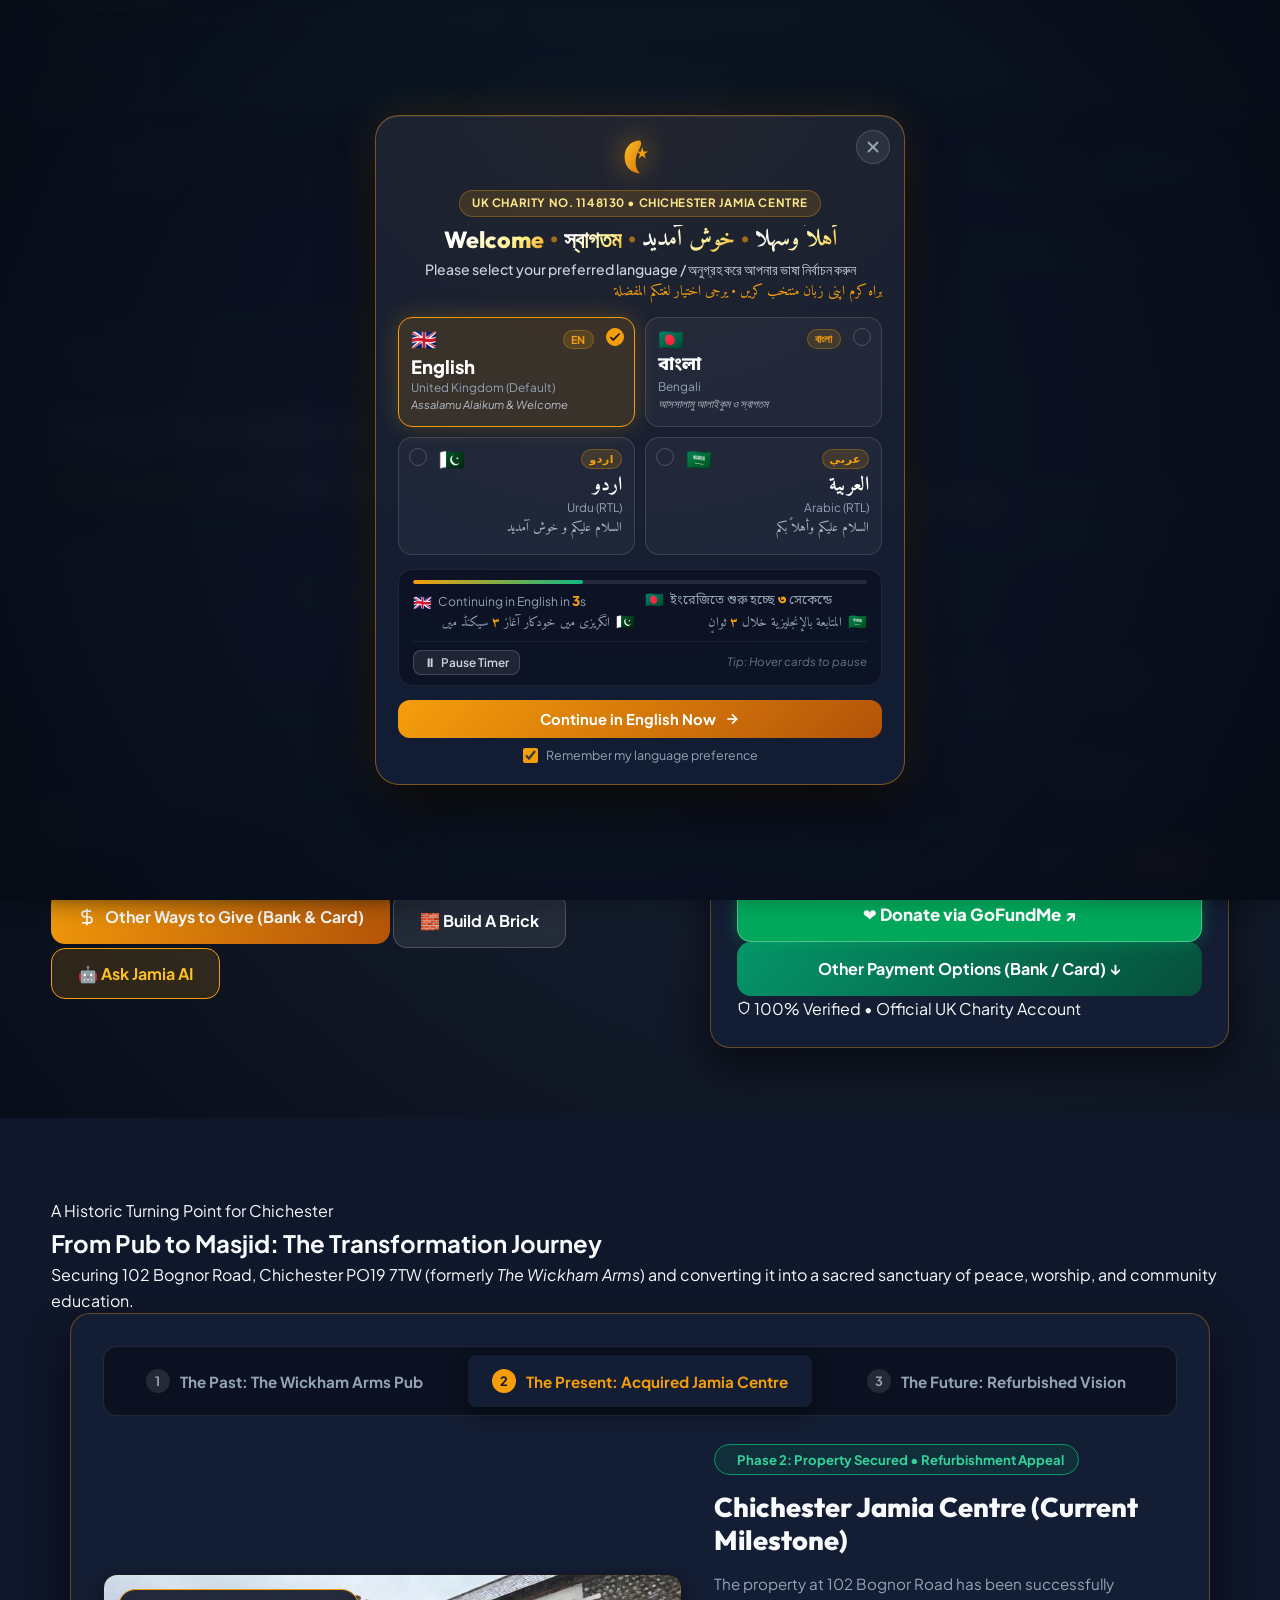
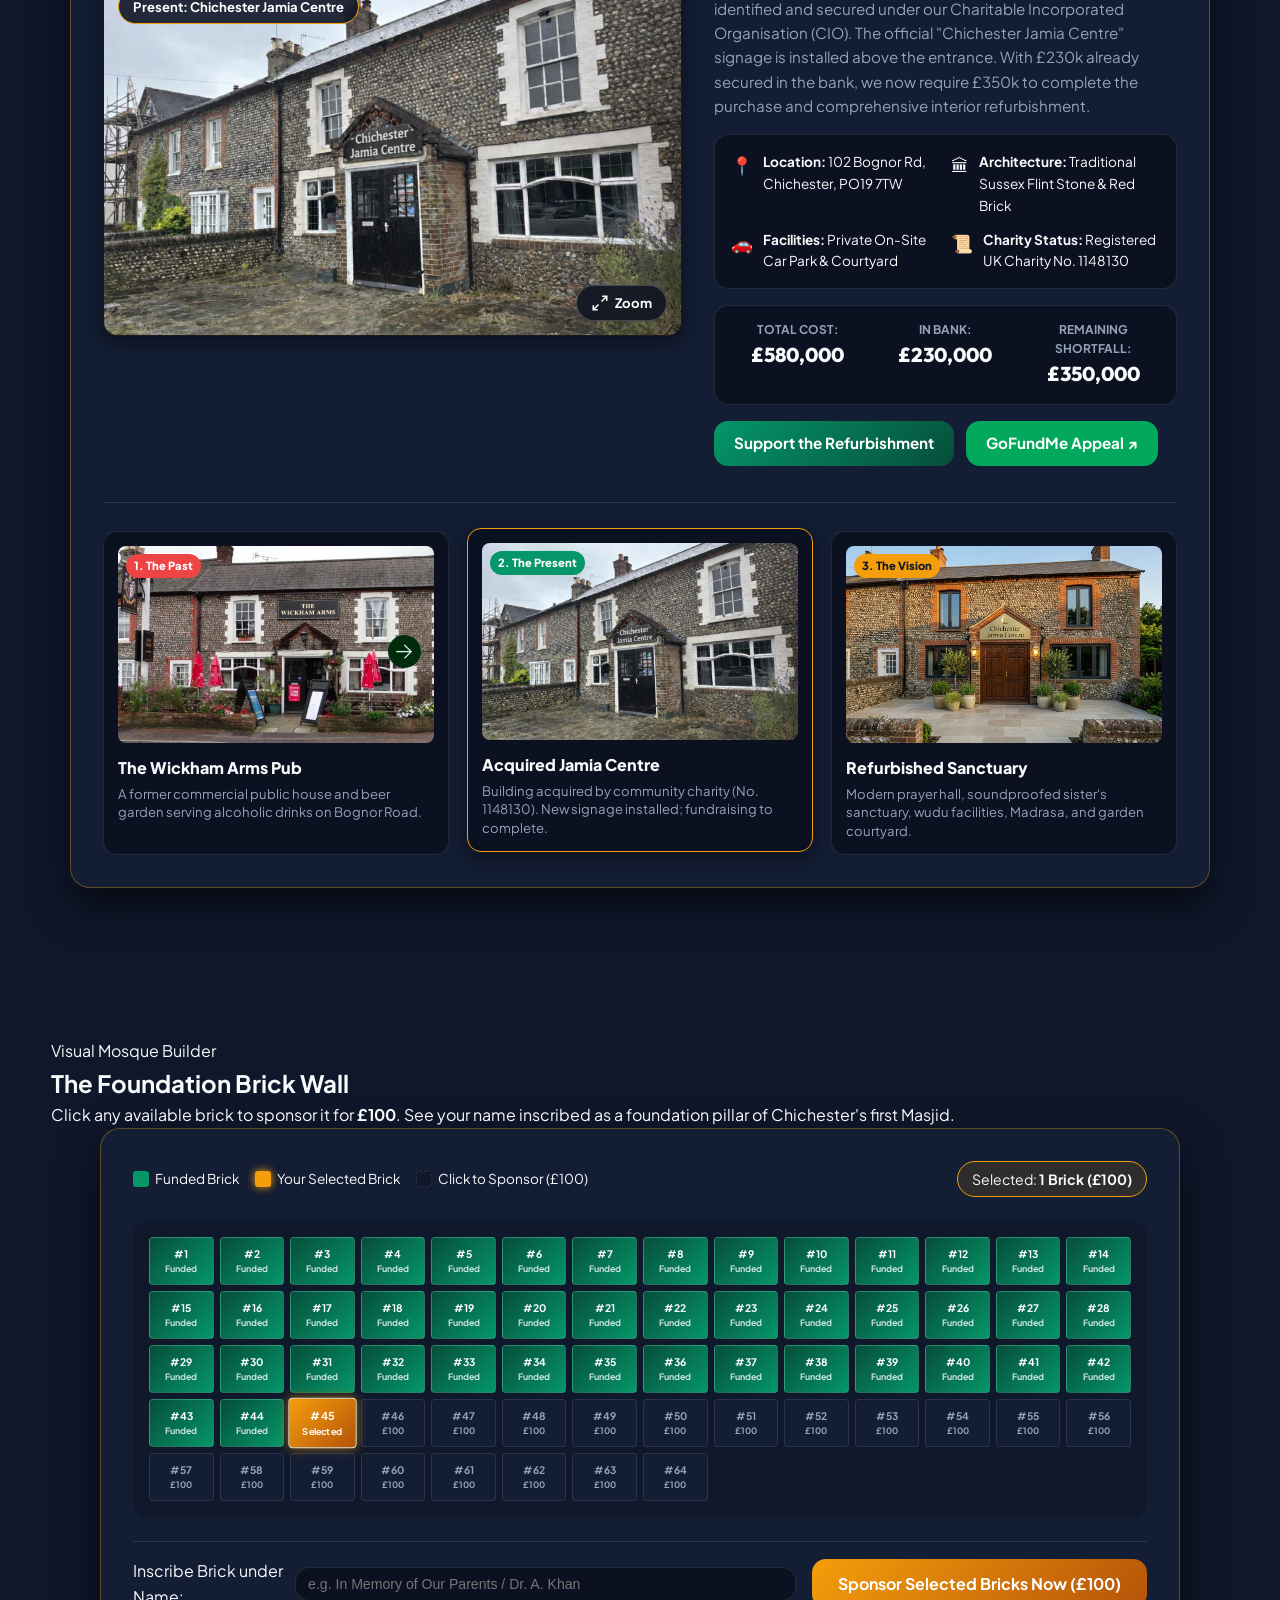
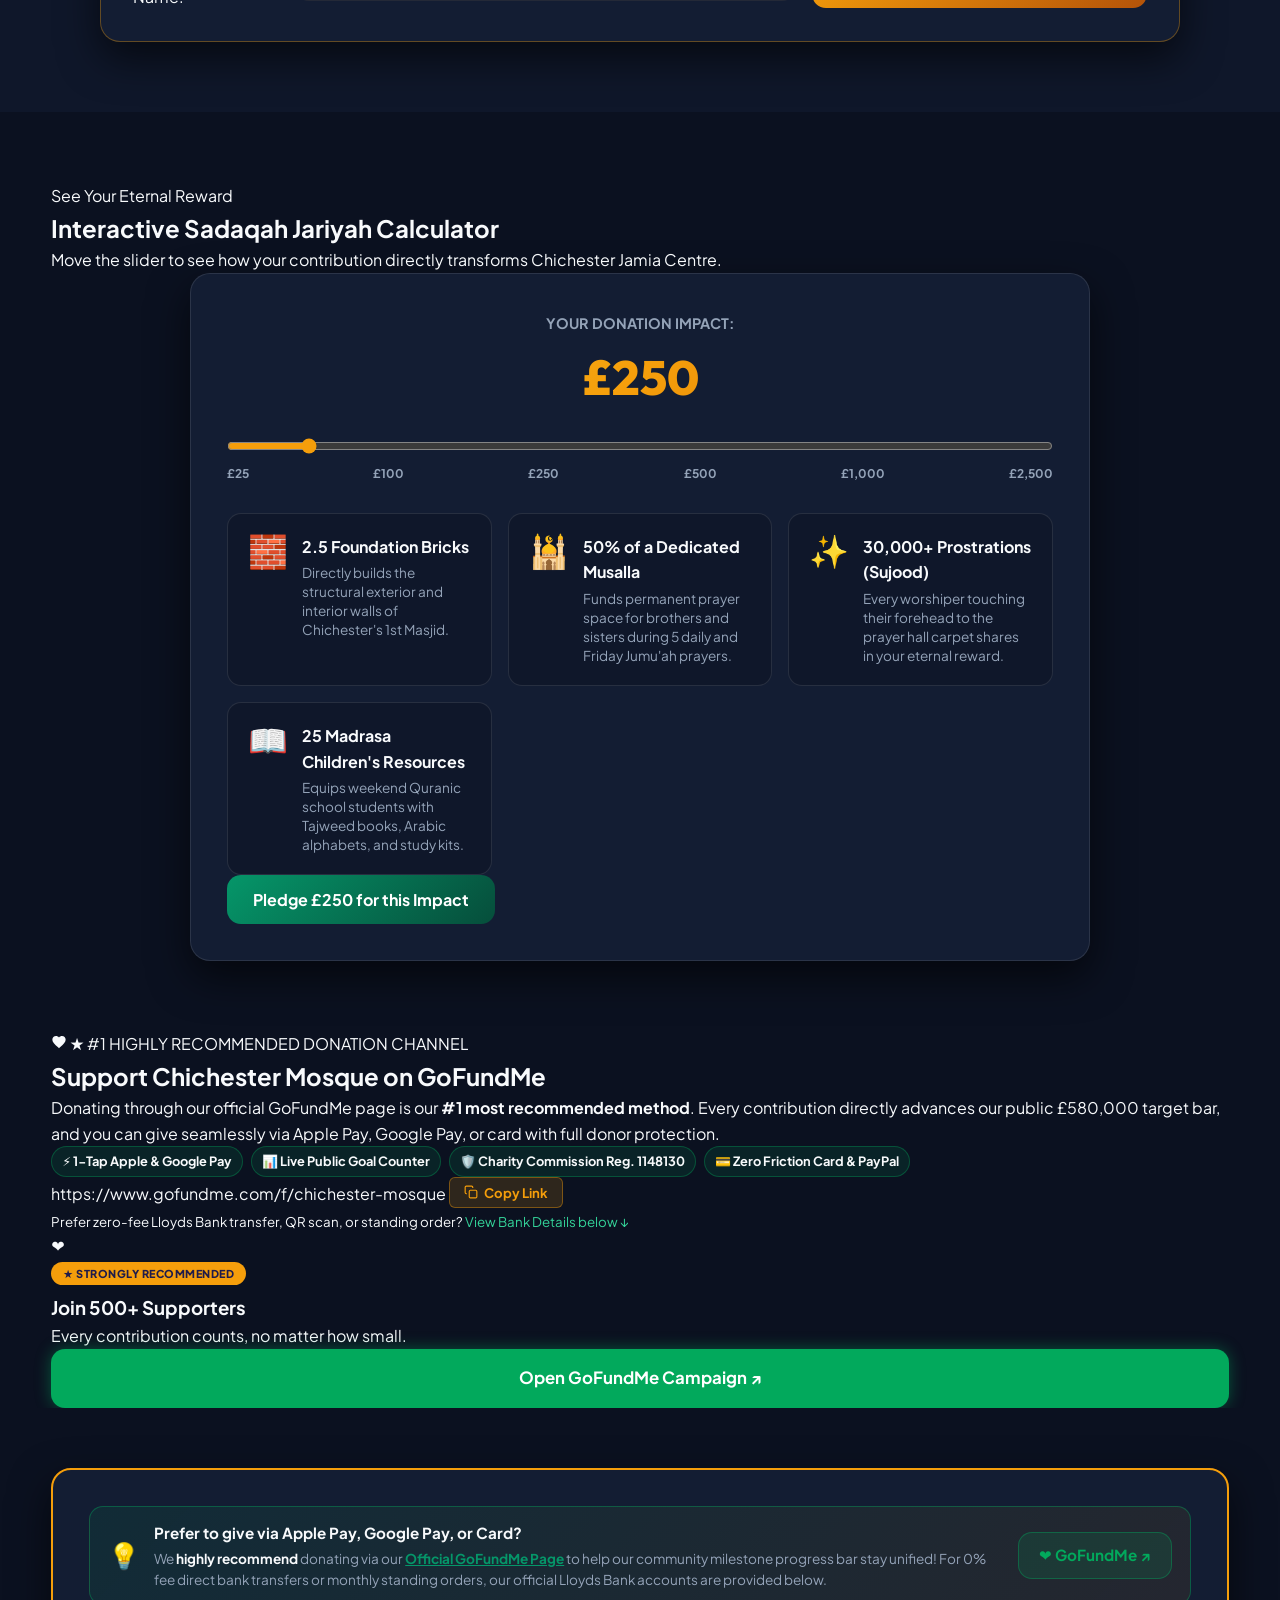
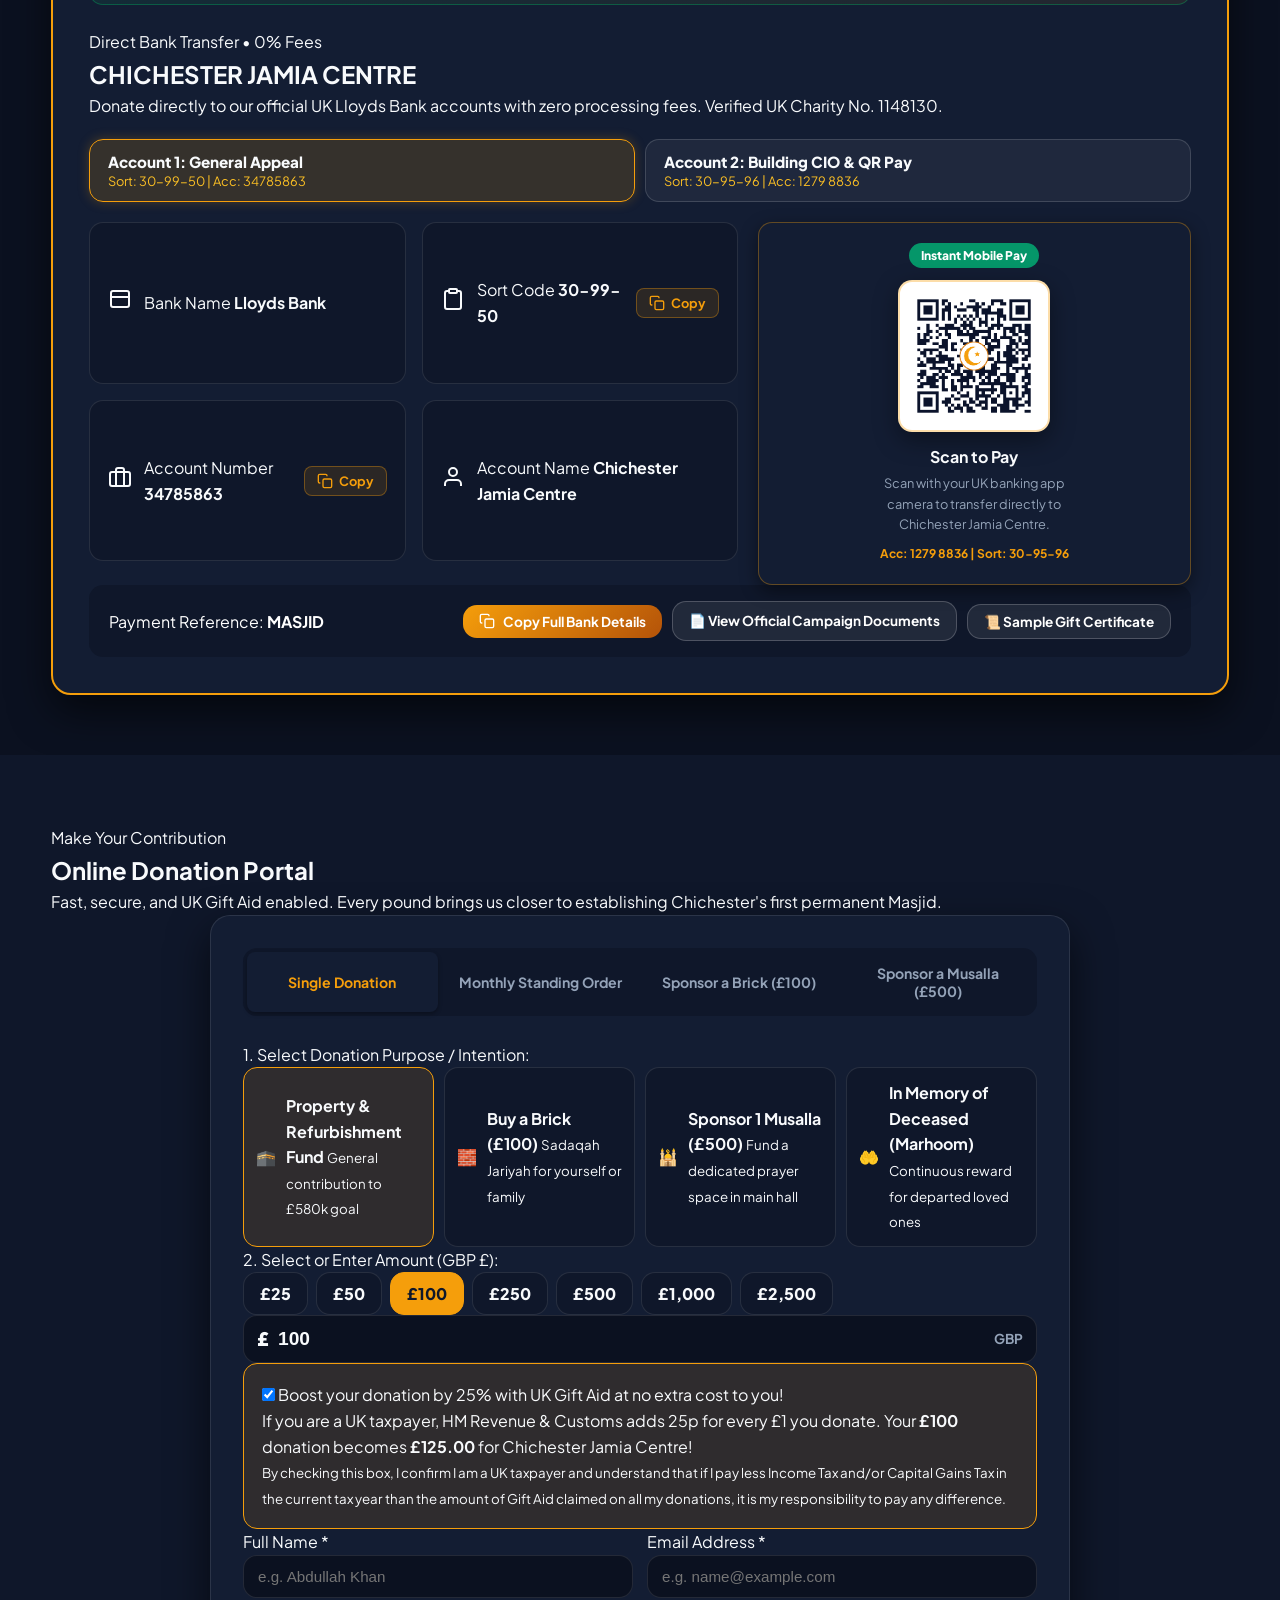
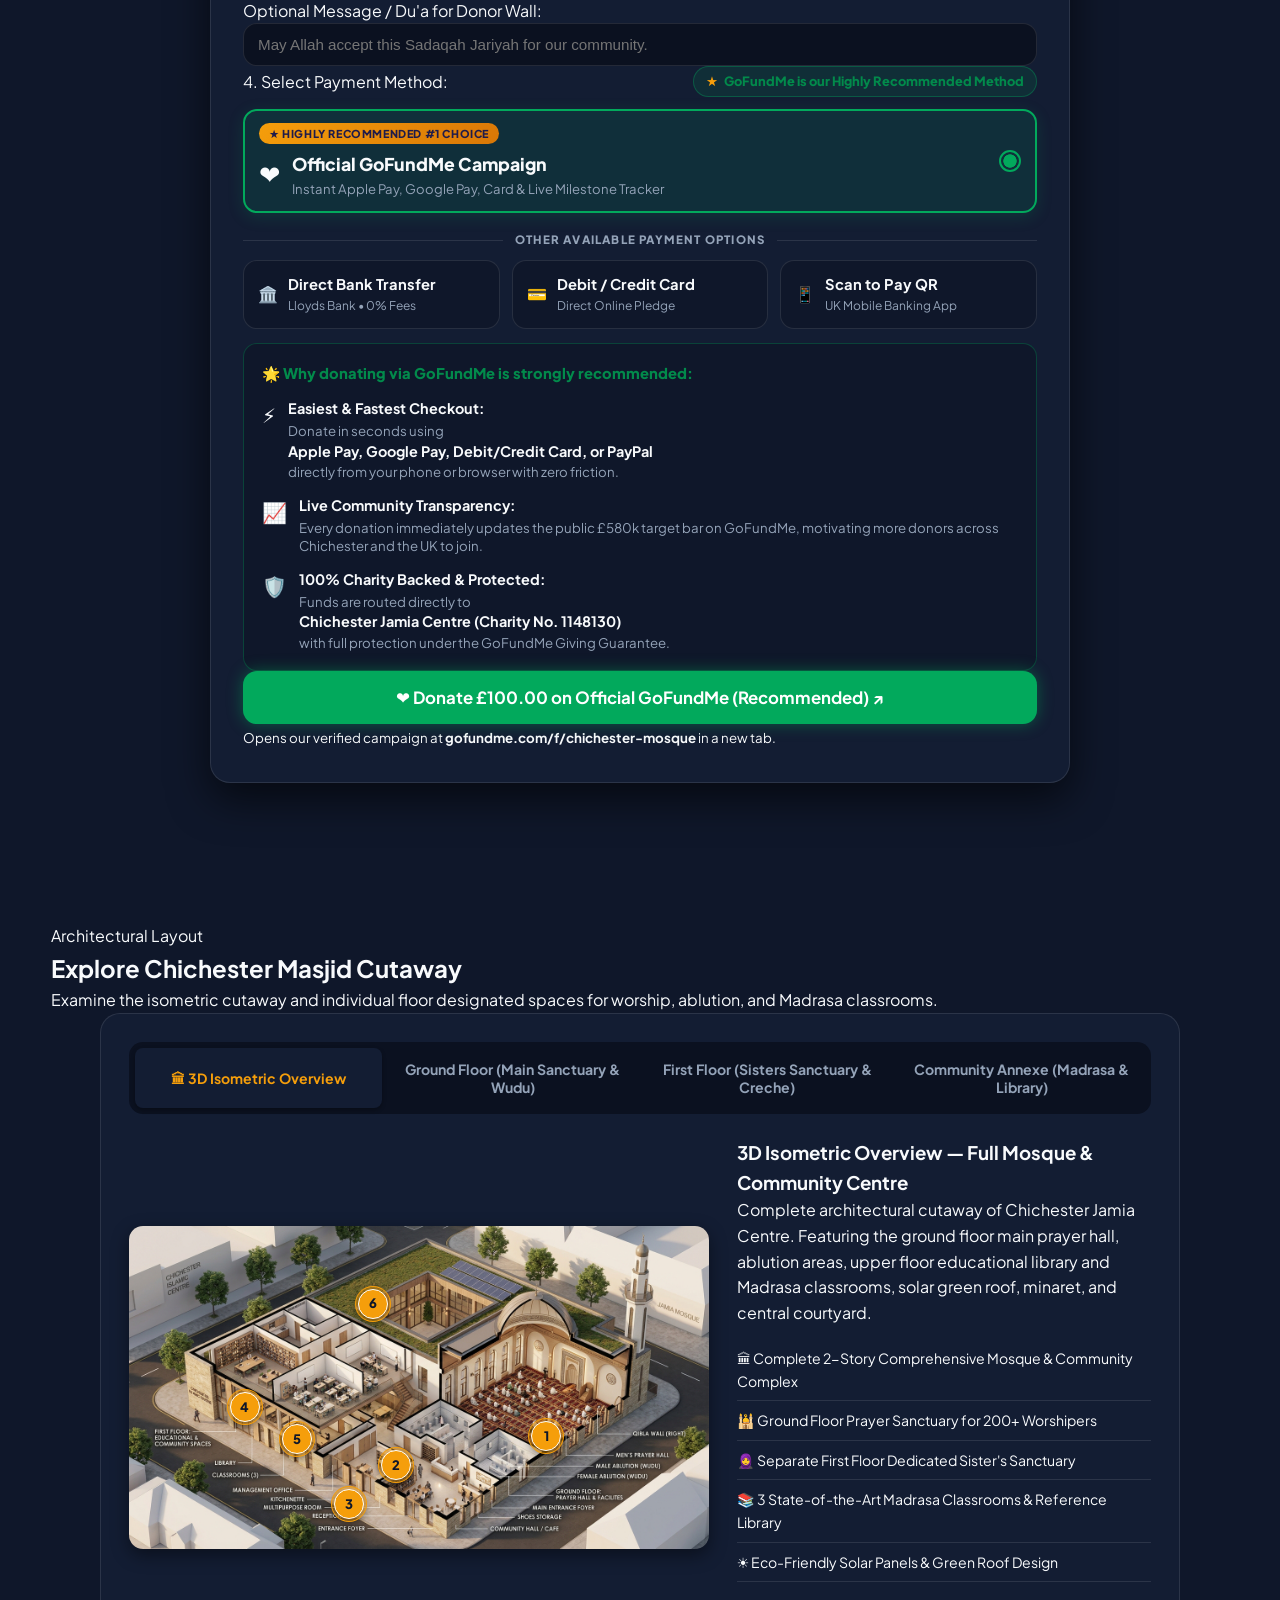
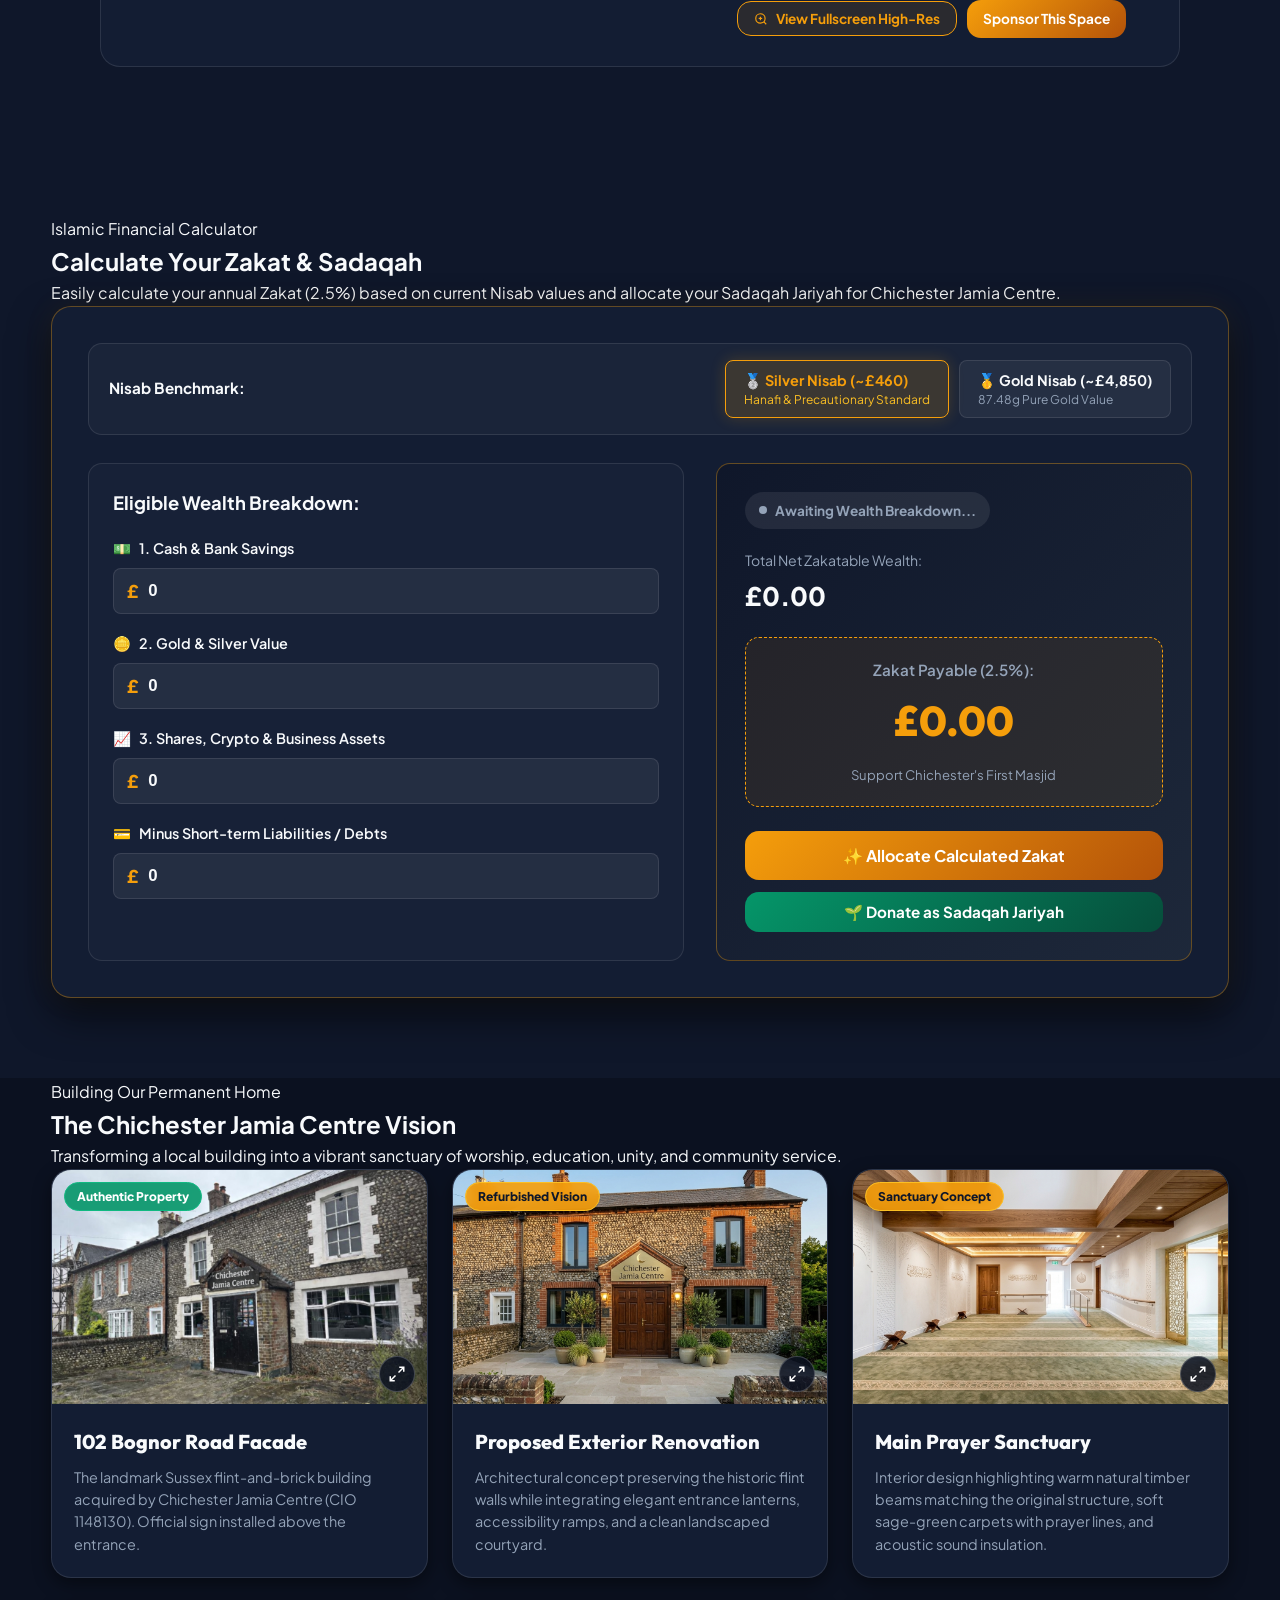
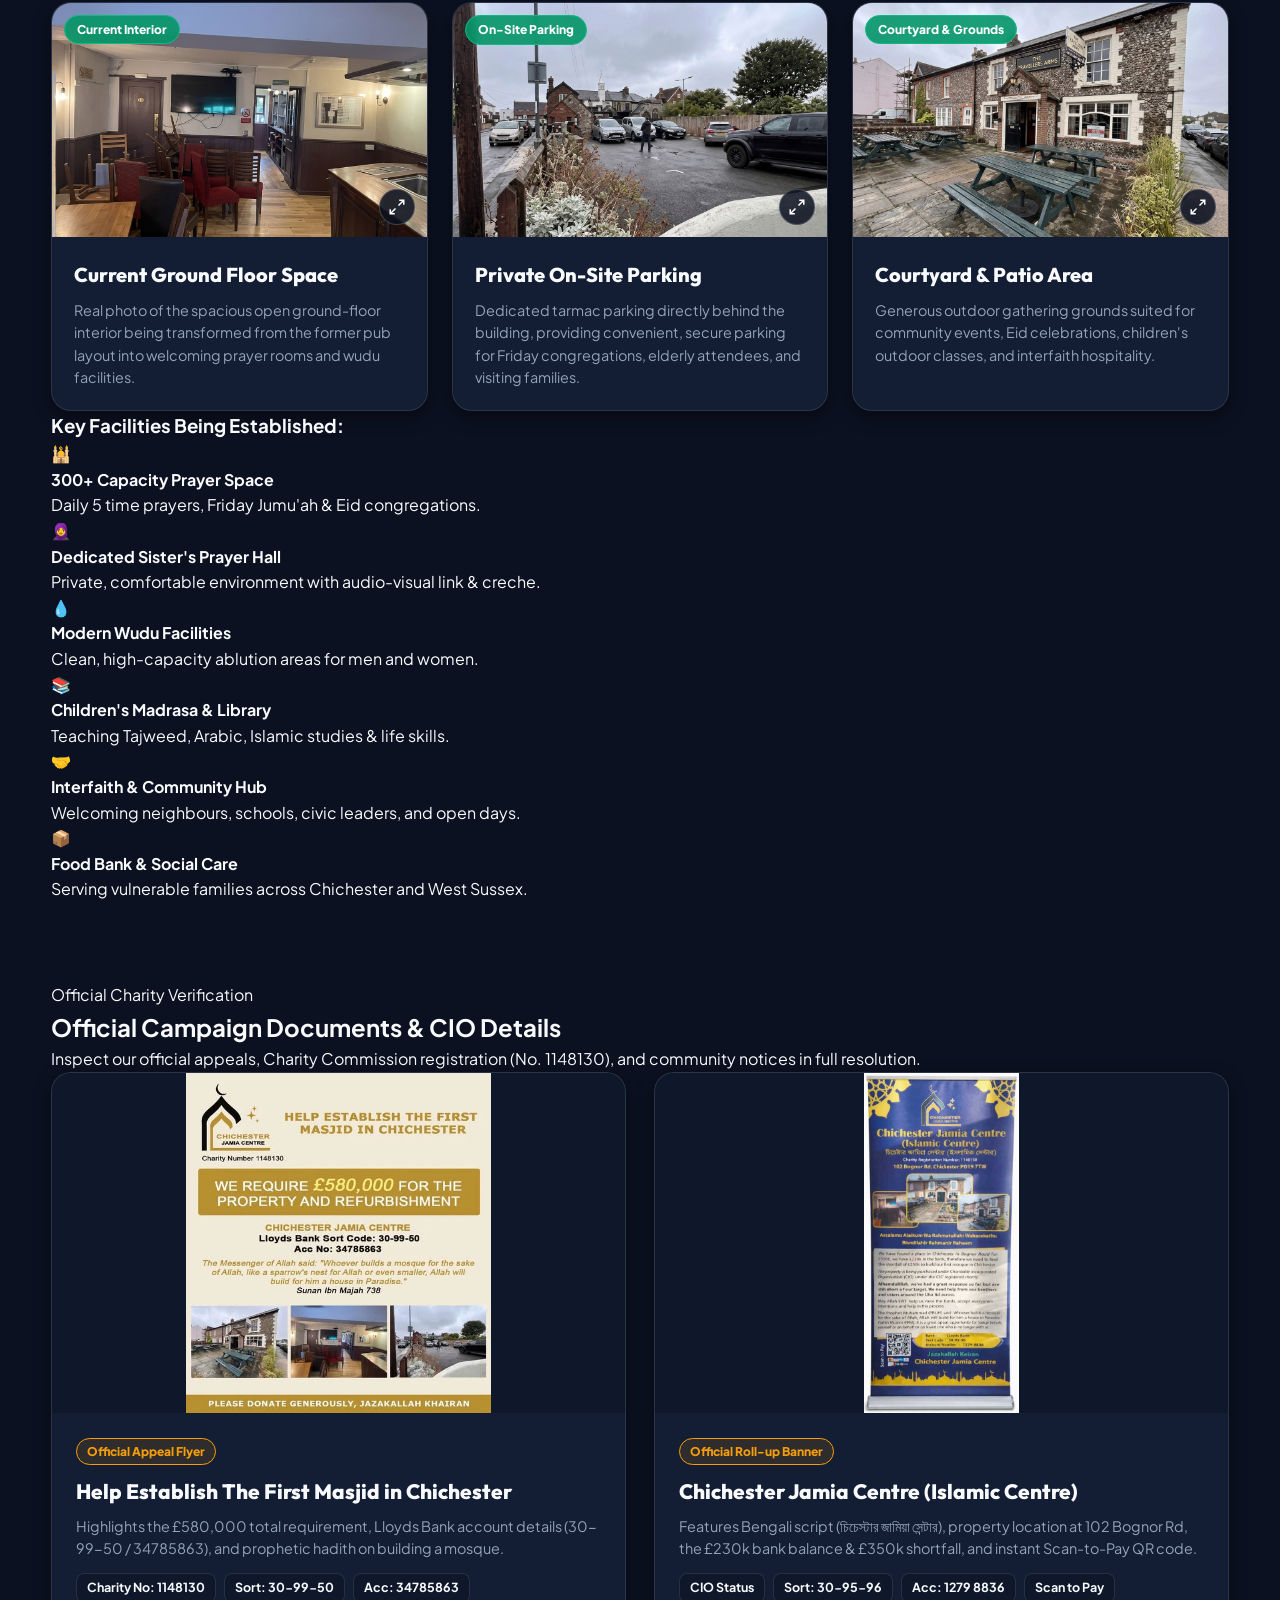
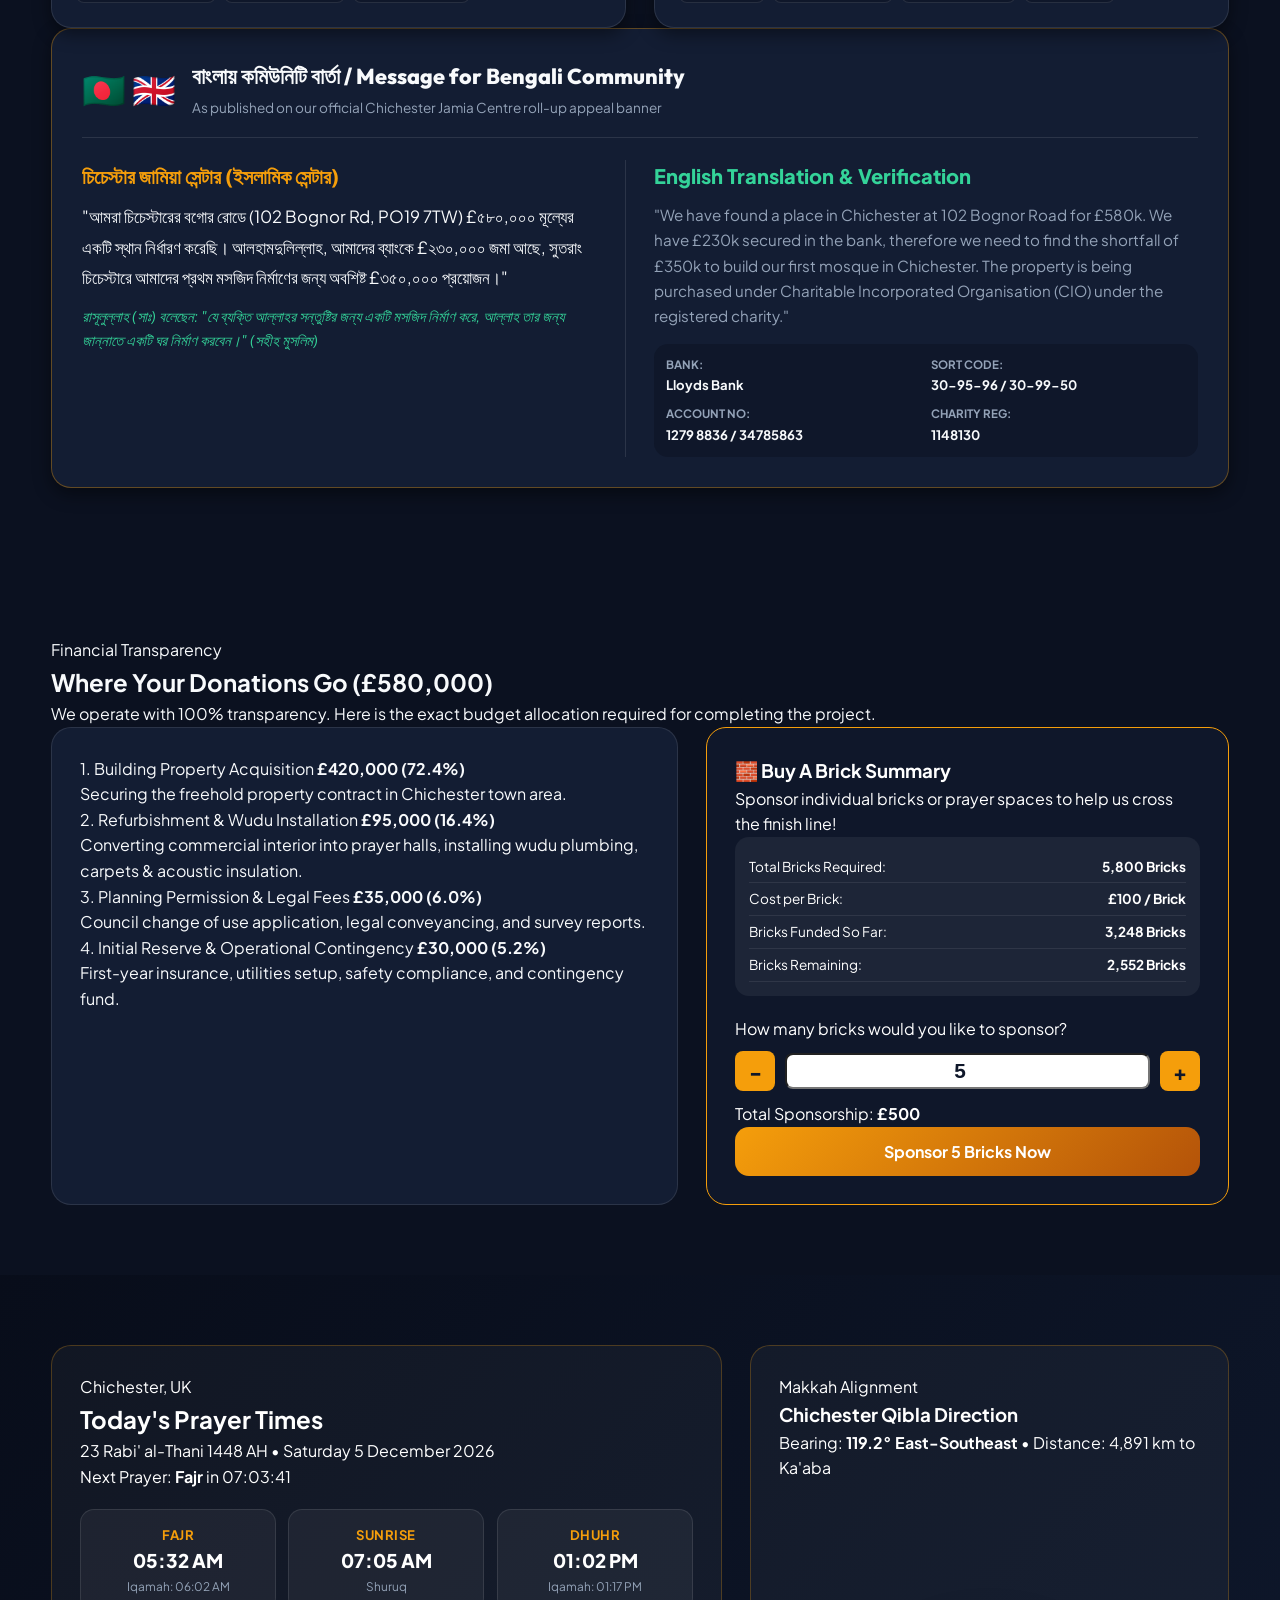
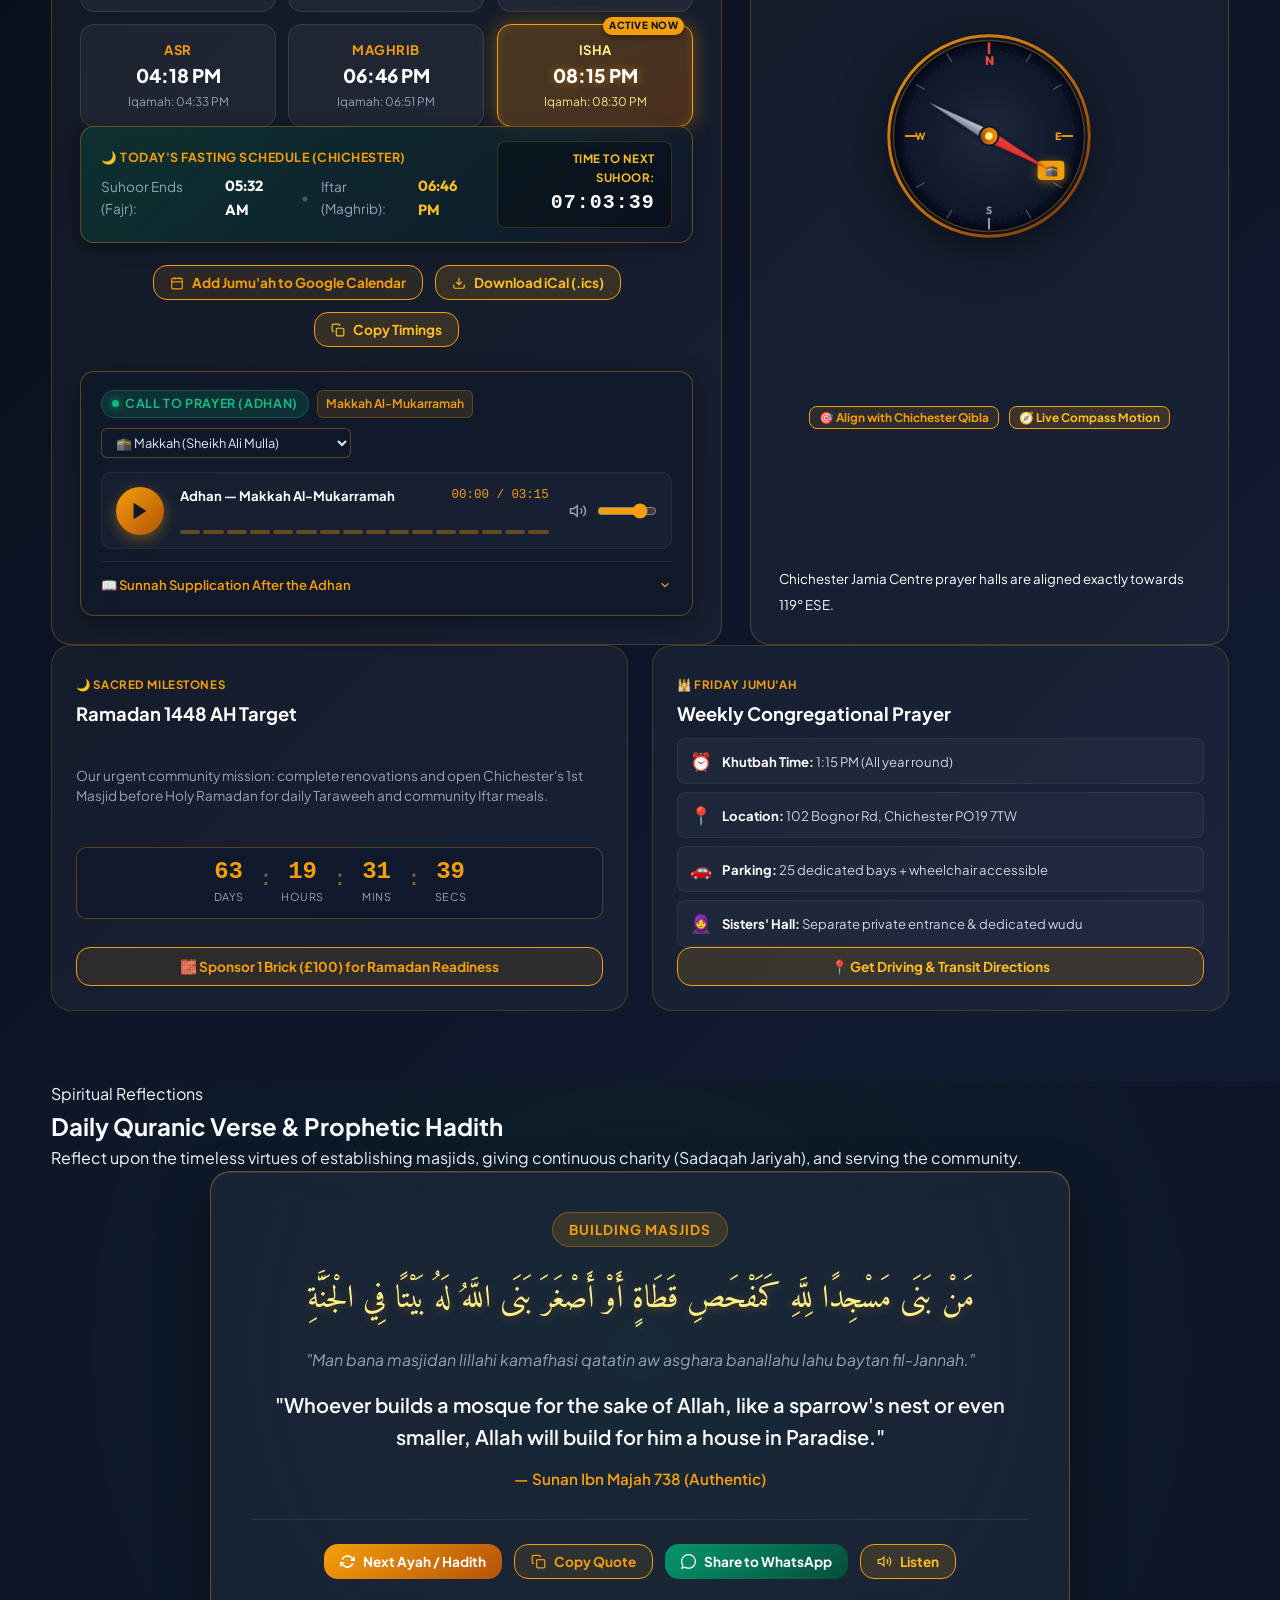
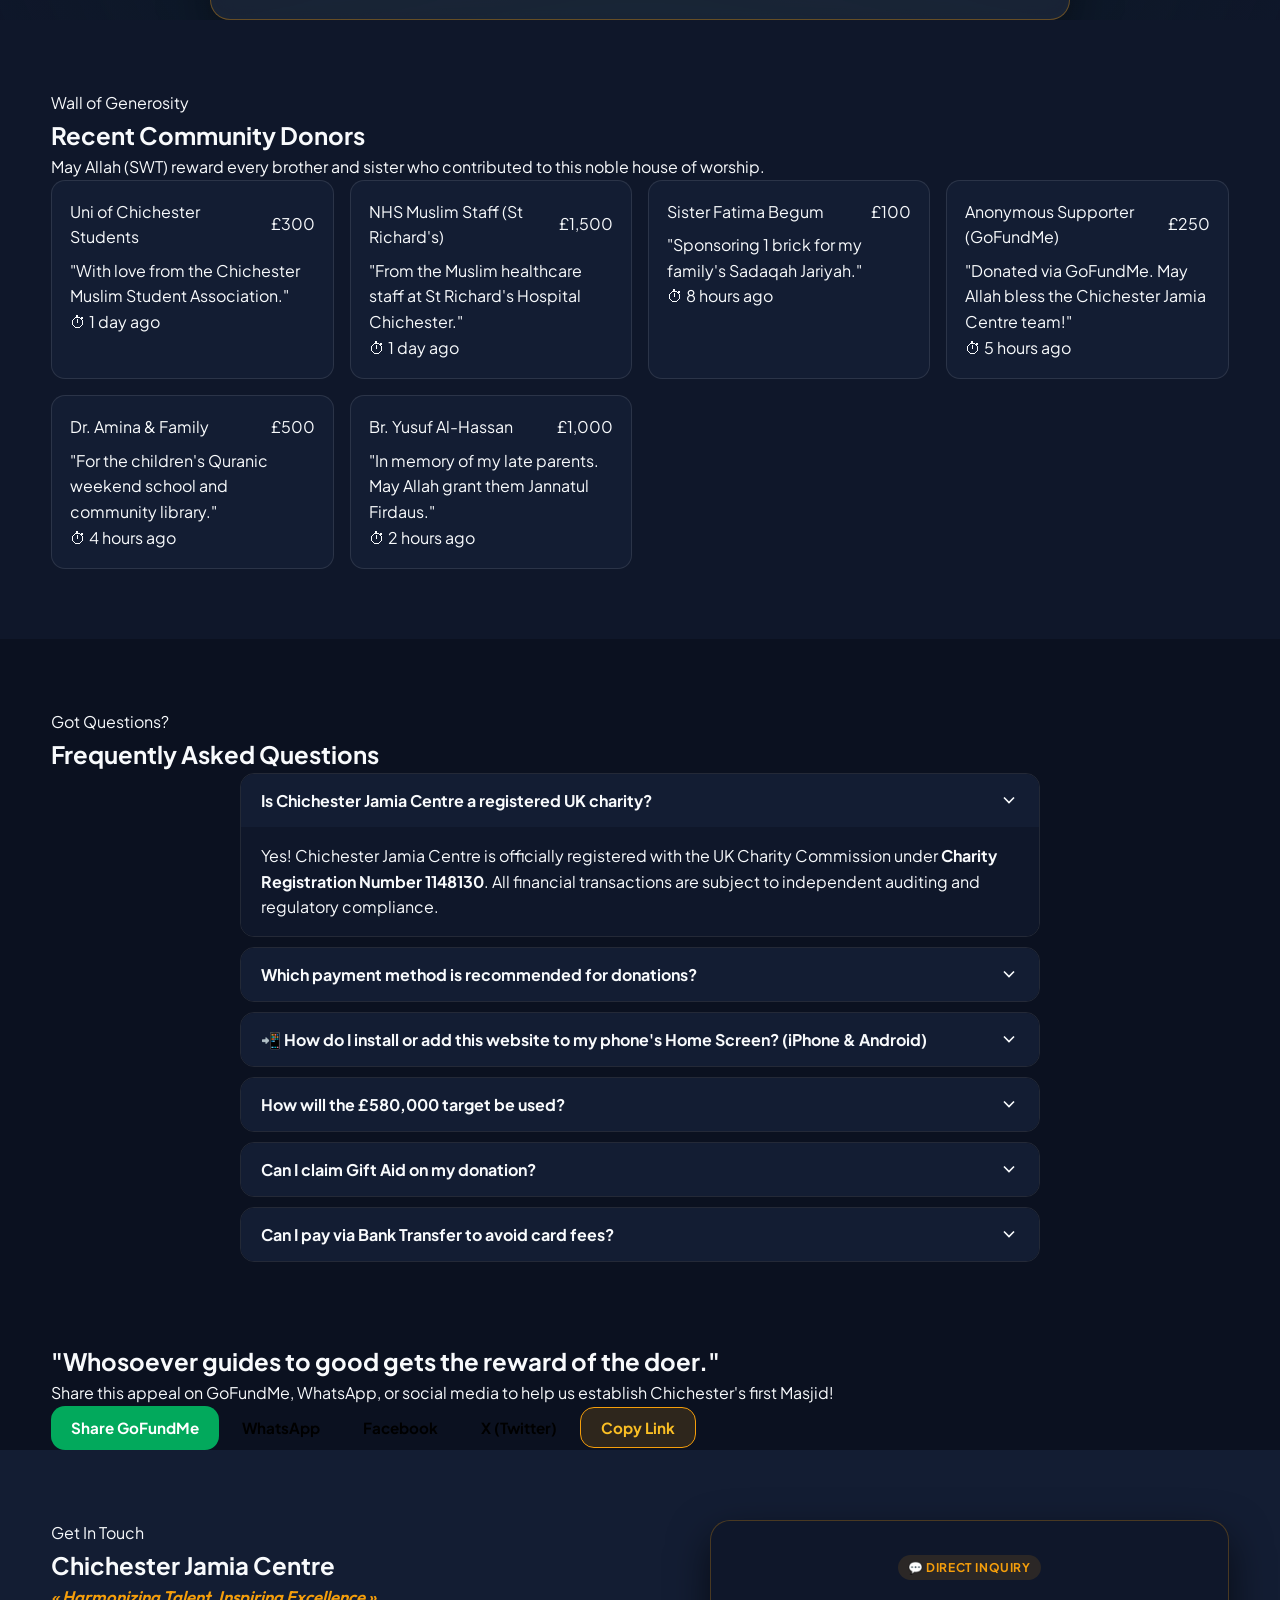
==== commit ef2fbc7f: "feat(contact): add second Phone/WhatsApp number +44 7932331390 with direct WhatsApp chat badges" ====
--- a/index.html
+++ b/index.html
@@ -98,7 +98,7 @@
           "longitude": -0.7681
         },
         "url": "https://abrdabrd.github.io/",
-        "telephone": "+447598040448",
+        "telephone": ["+447598040448", "+447932331390"],
         "email": "chichesterjamiacentre@hotmail.com",
         "containedInPlace": {
           "@type": "AdministrativeArea",
@@ -2801,7 +2801,14 @@
               <span class="cd-icon">📞</span>
               <div>
                 <strong>Phone / WhatsApp:</strong>
-                <p><a href="tel:+447598040448">+44 (0) 7598 040448</a></p>
+                <p>
+                  <a href="tel:+447598040448">+44 (0) 7598 040448</a>
+                  <a href="https://wa.me/447598040448" target="_blank" rel="noopener" class="wa-badge-link" title="Chat on WhatsApp">💬 WhatsApp</a>
+                </p>
+                <p>
+                  <a href="tel:+447932331390">+44 (0) 7932 331390</a>
+                  <a href="https://wa.me/447932331390" target="_blank" rel="noopener" class="wa-badge-link" title="Chat on WhatsApp">💬 WhatsApp</a>
+                </p>
               </div>
             </div>
 
@@ -3105,7 +3112,7 @@
         <h4>Contact & Location</h4>
         <p class="footer-contact-item">📍 102 Bognor Road, Chichester, West Sussex, PO19 7TW</p>
         <p class="footer-contact-item">✉️ chichesterjamiacentre@hotmail.com</p>
-        <p class="footer-contact-item">📞 +44 (0) 7598 040448</p>
+        <p class="footer-contact-item">📞 <a href="tel:+447598040448" style="color:inherit; text-decoration:none;">+44 (0) 7598 040448</a> / <a href="tel:+447932331390" style="color:inherit; text-decoration:none;">+44 (0) 7932 331390</a></p>
       </div>
 
     </div>
@@ -4046,7 +4053,7 @@
   </div>
 
   <!-- JavaScript -->
-  <script src="app.js?v=15"></script>
+  <script src="app.js?v=16"></script>
 </body>
 
 </html>
--- a/style.css
+++ b/style.css
@@ -6938,6 +6938,60 @@
   word-break: break-all;
 }
 
-
-
-
+/* Contact Detail List & WhatsApp Badges */
+.contact-detail-list {
+  display: flex;
+  flex-direction: column;
+  gap: 16px;
+}
+.cd-item {
+  display: flex;
+  align-items: flex-start;
+  gap: 14px;
+}
+.cd-icon {
+  font-size: 1.4rem;
+  line-height: 1.2;
+}
+.cd-item strong {
+  display: block;
+  font-size: 0.95rem;
+  color: var(--text-dark);
+  margin-bottom: 2px;
+}
+.cd-item p {
+  margin: 3px 0;
+  font-size: 0.95rem;
+  display: flex;
+  align-items: center;
+  flex-wrap: wrap;
+  gap: 8px;
+}
+.cd-item a {
+  color: var(--accent-gold);
+  text-decoration: none;
+  font-weight: 600;
+  transition: color 0.2s ease;
+}
+.cd-item a:hover {
+  text-decoration: underline;
+}
+.wa-badge-link {
+  display: inline-flex;
+  align-items: center;
+  gap: 4px;
+  background: rgba(37, 211, 102, 0.15);
+  color: #25d366 !important;
+  border: 1px solid rgba(37, 211, 102, 0.35);
+  padding: 2px 8px;
+  border-radius: 999px;
+  font-size: 0.74rem;
+  font-weight: 700 !important;
+  text-decoration: none !important;
+  transition: all 0.2s ease;
+}
+.wa-badge-link:hover {
+  background: #25d366;
+  color: #ffffff !important;
+  transform: translateY(-1px);
+}
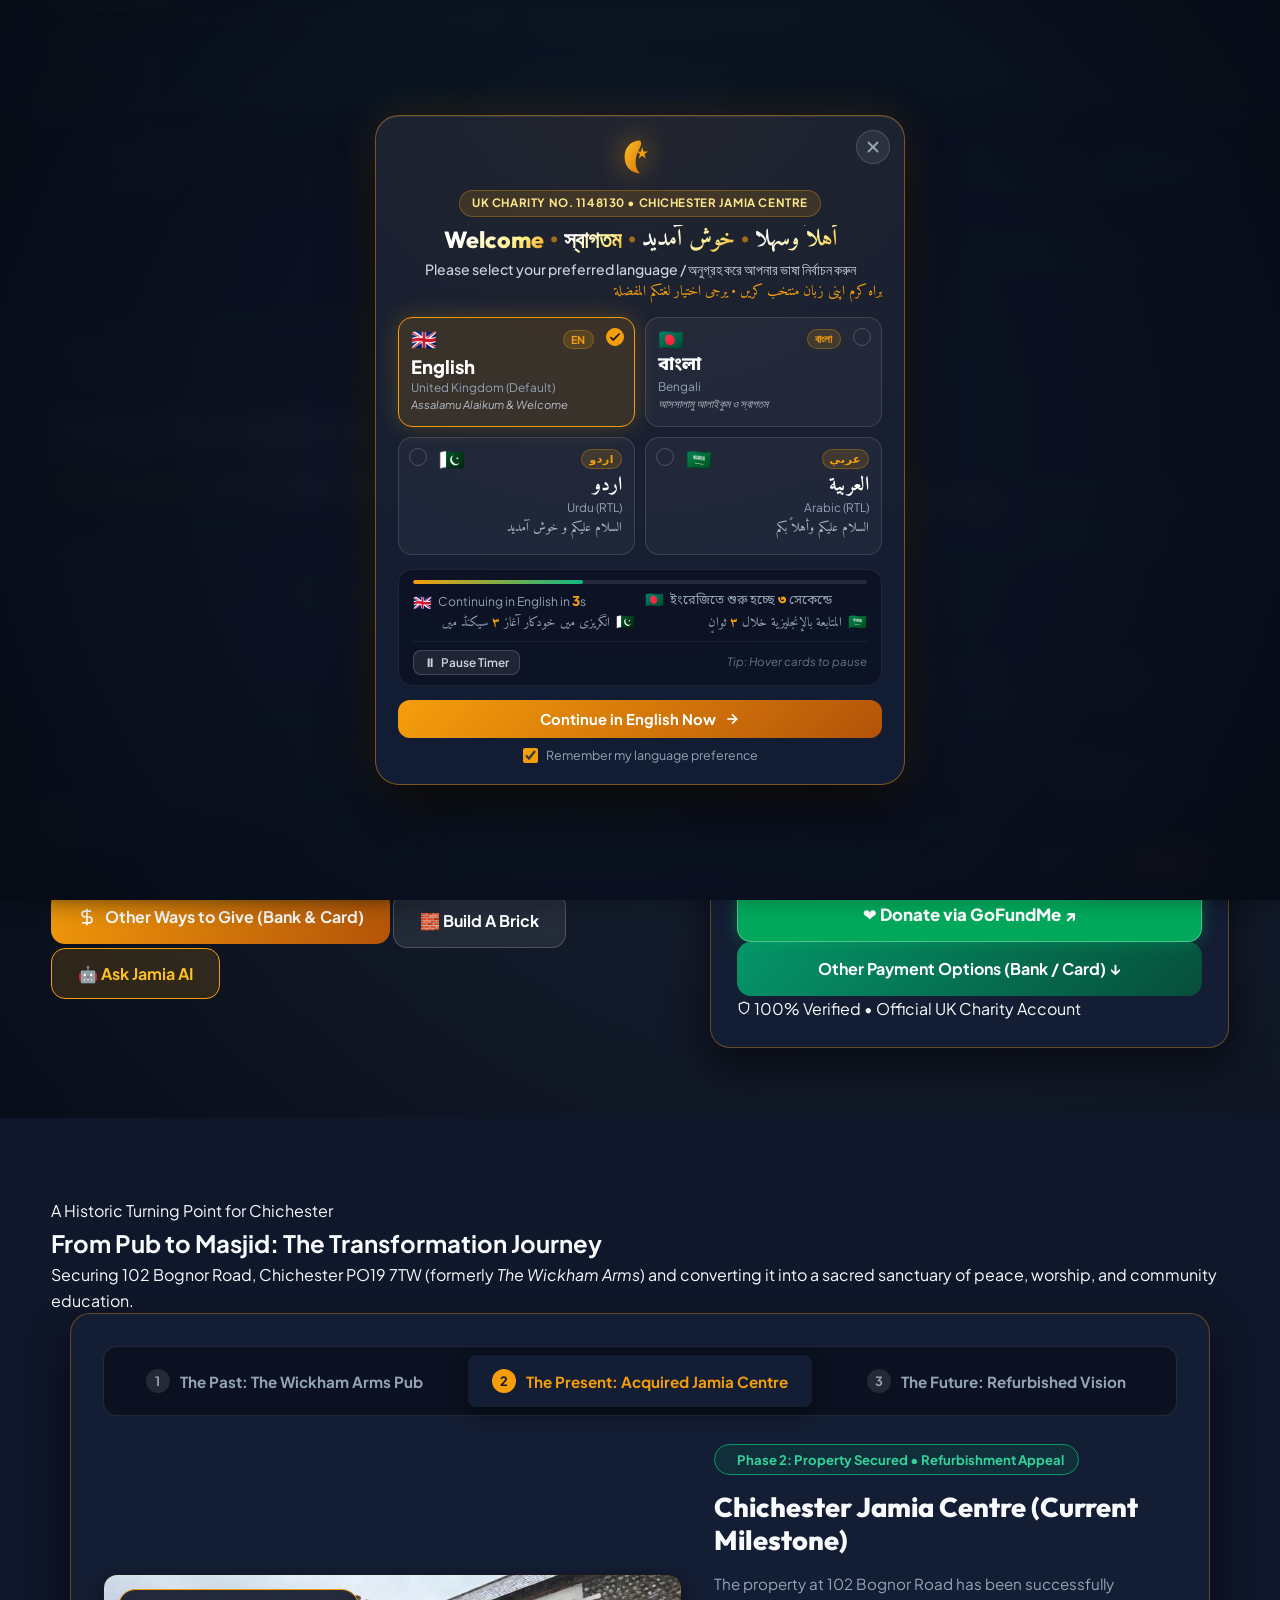
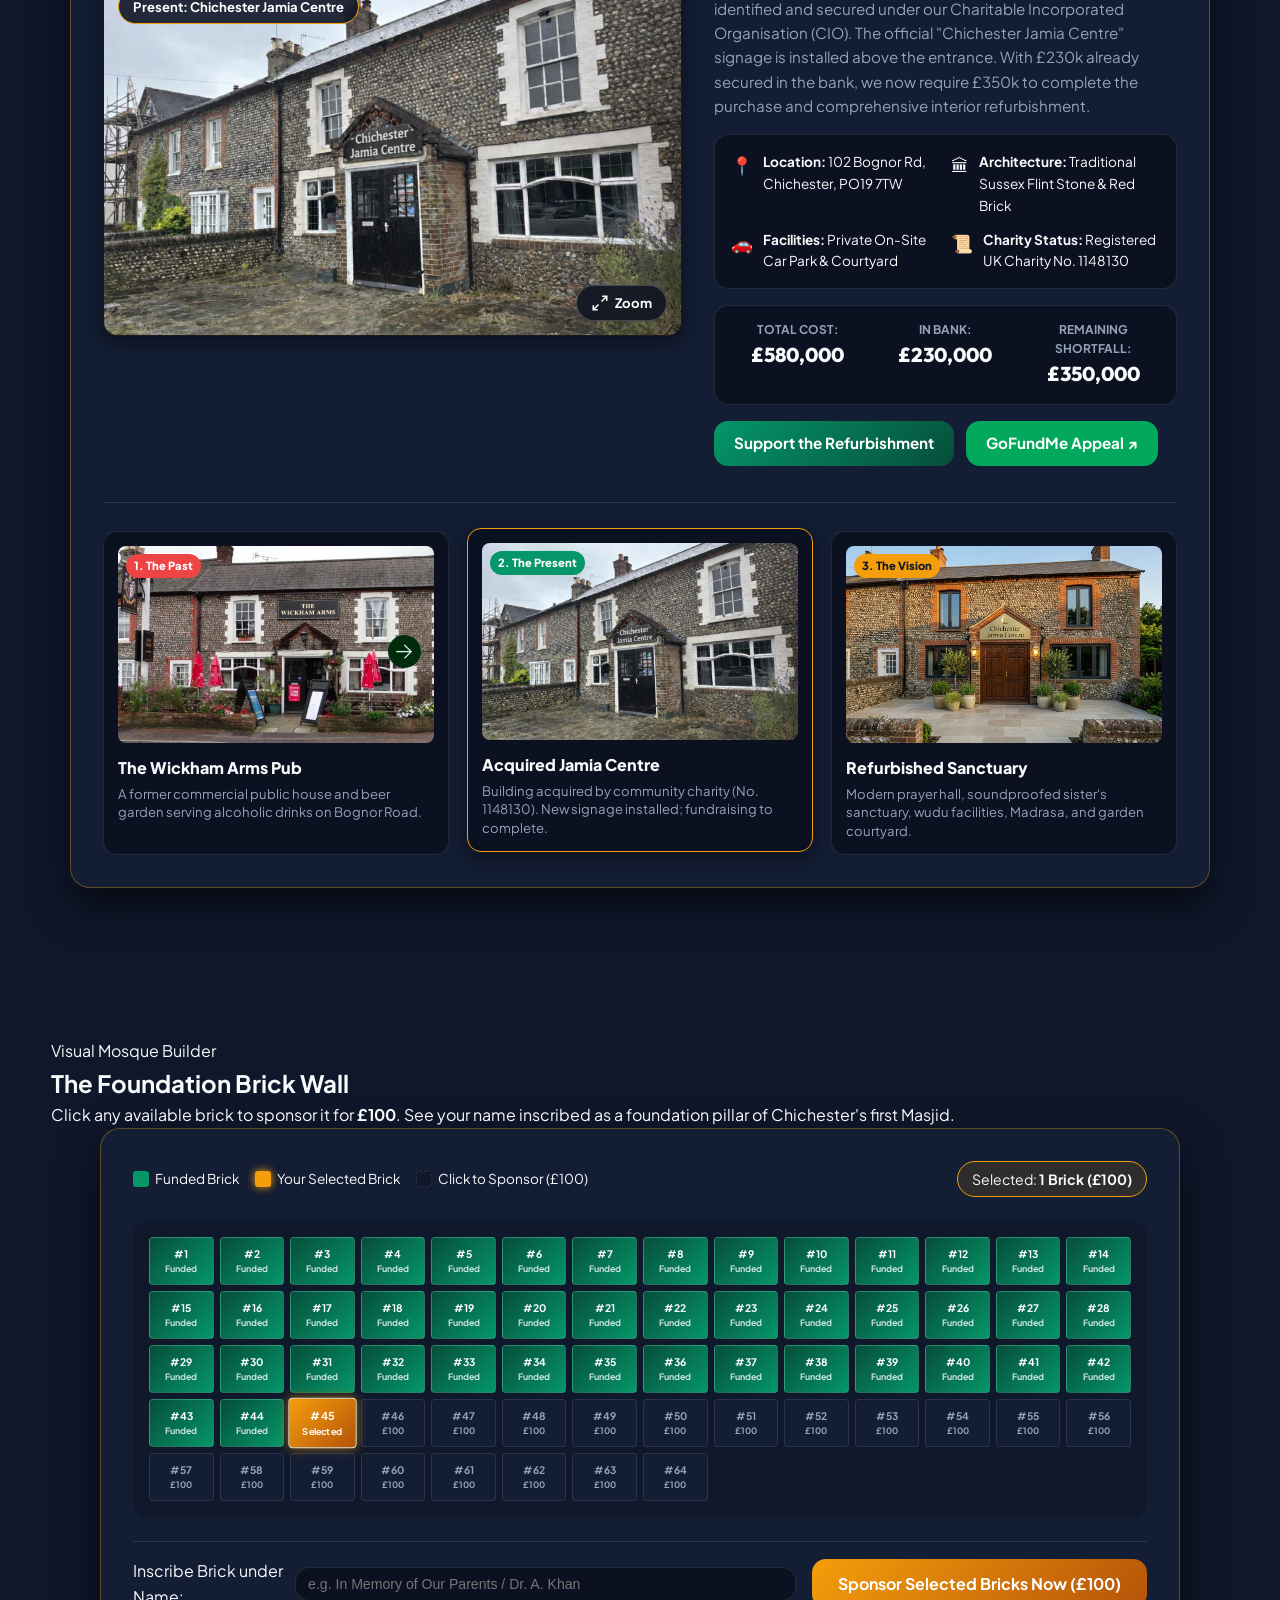
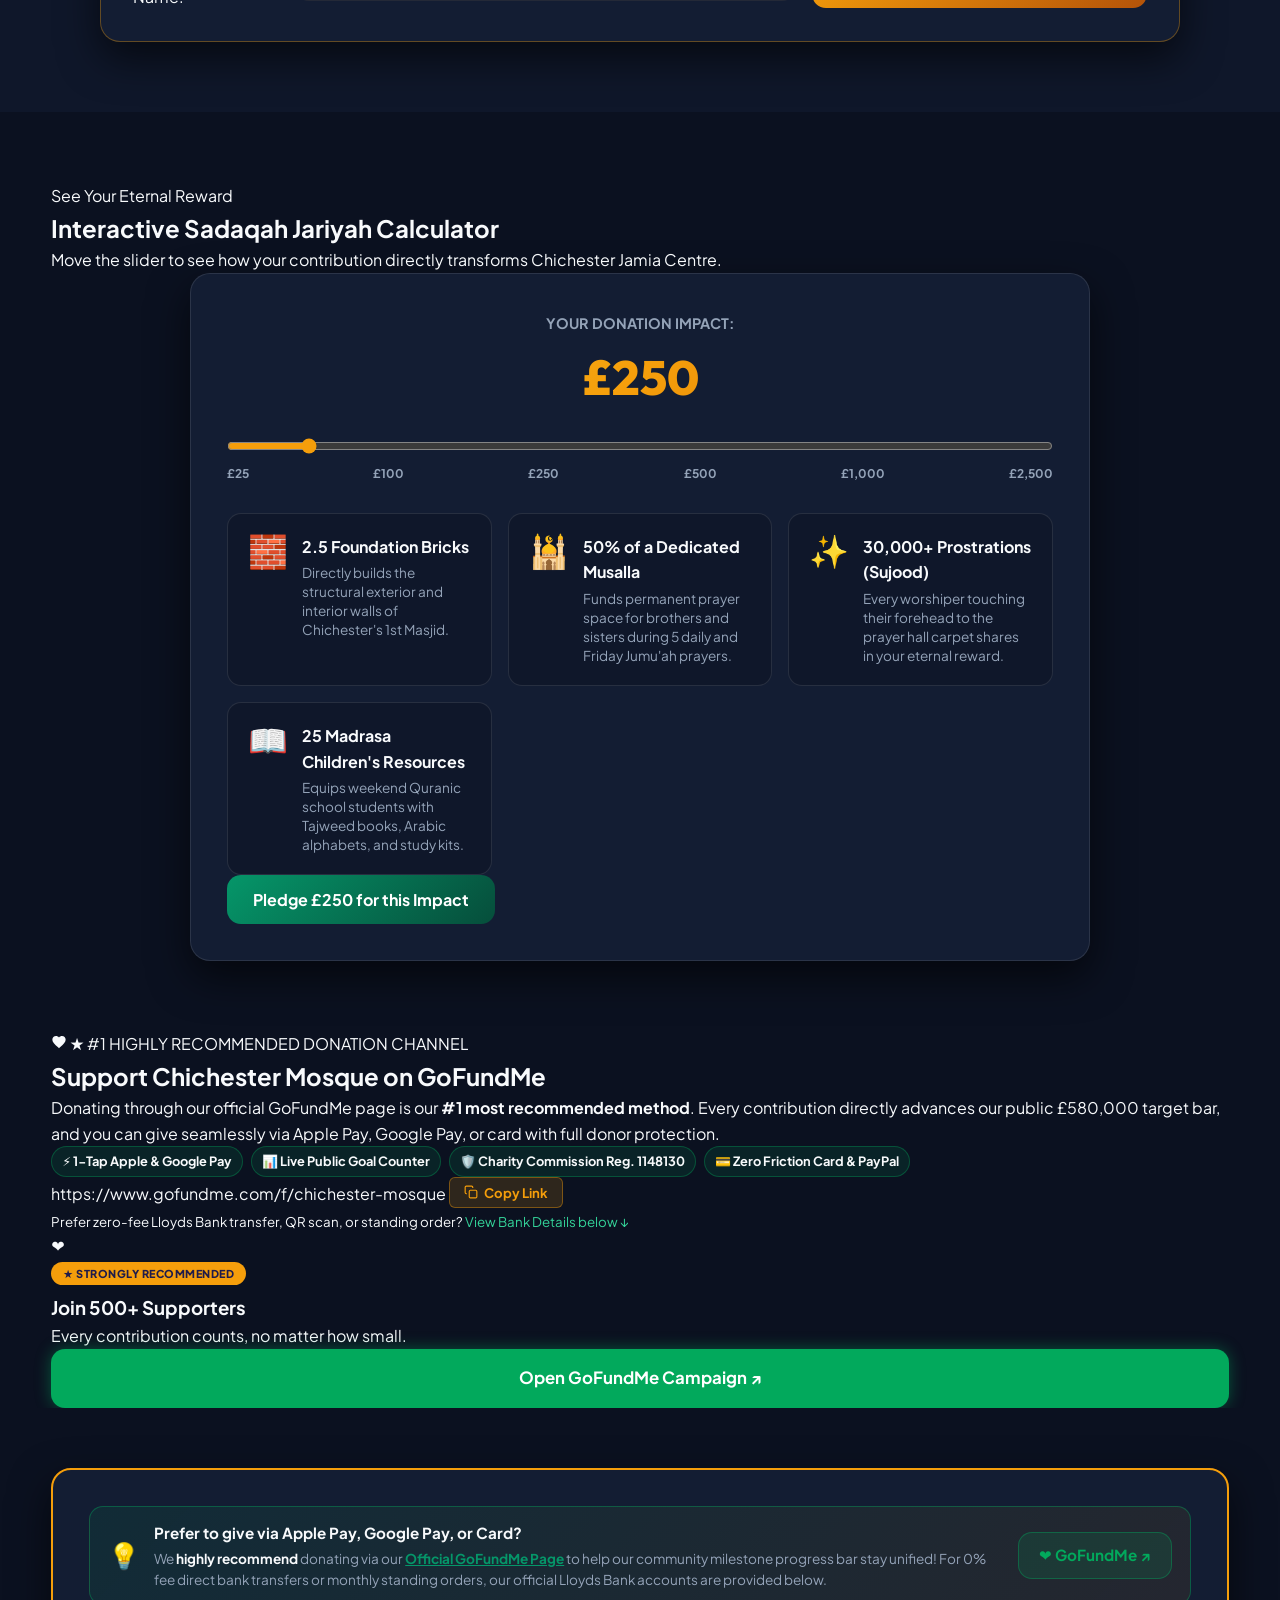
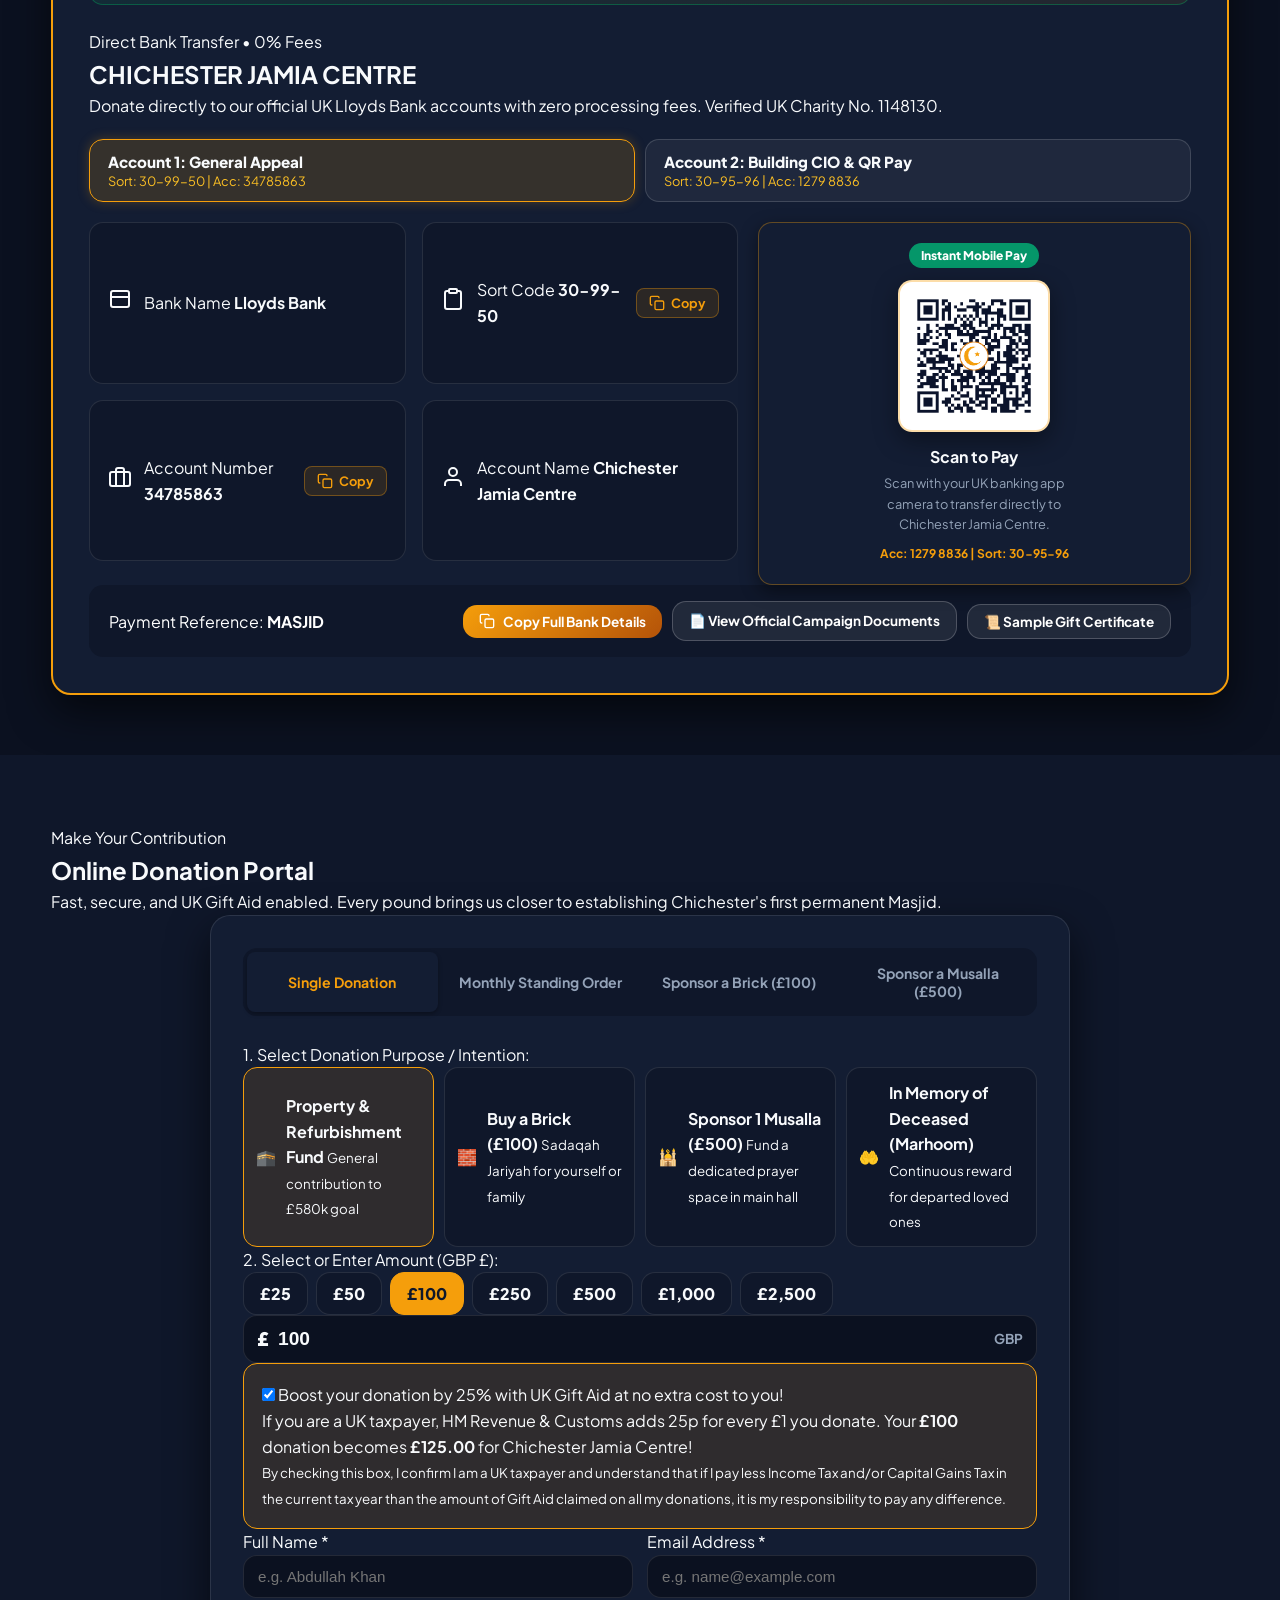
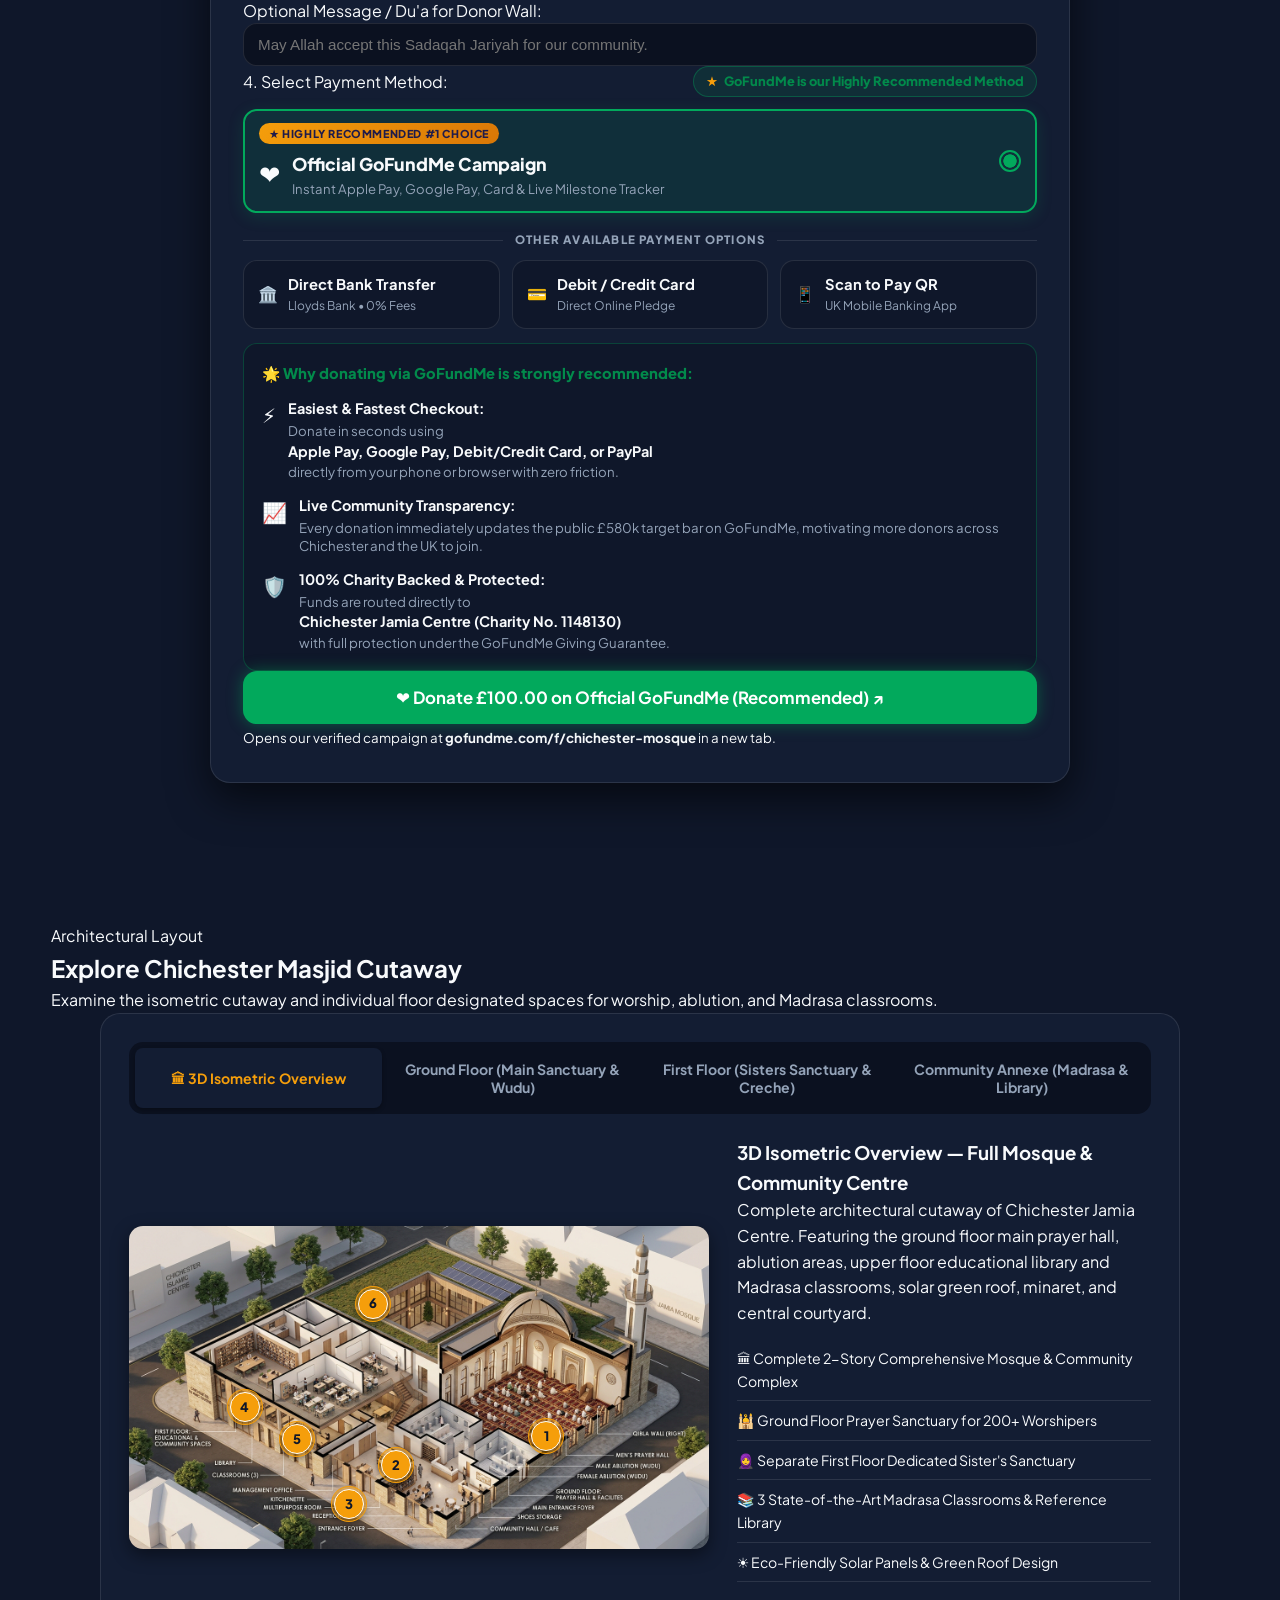
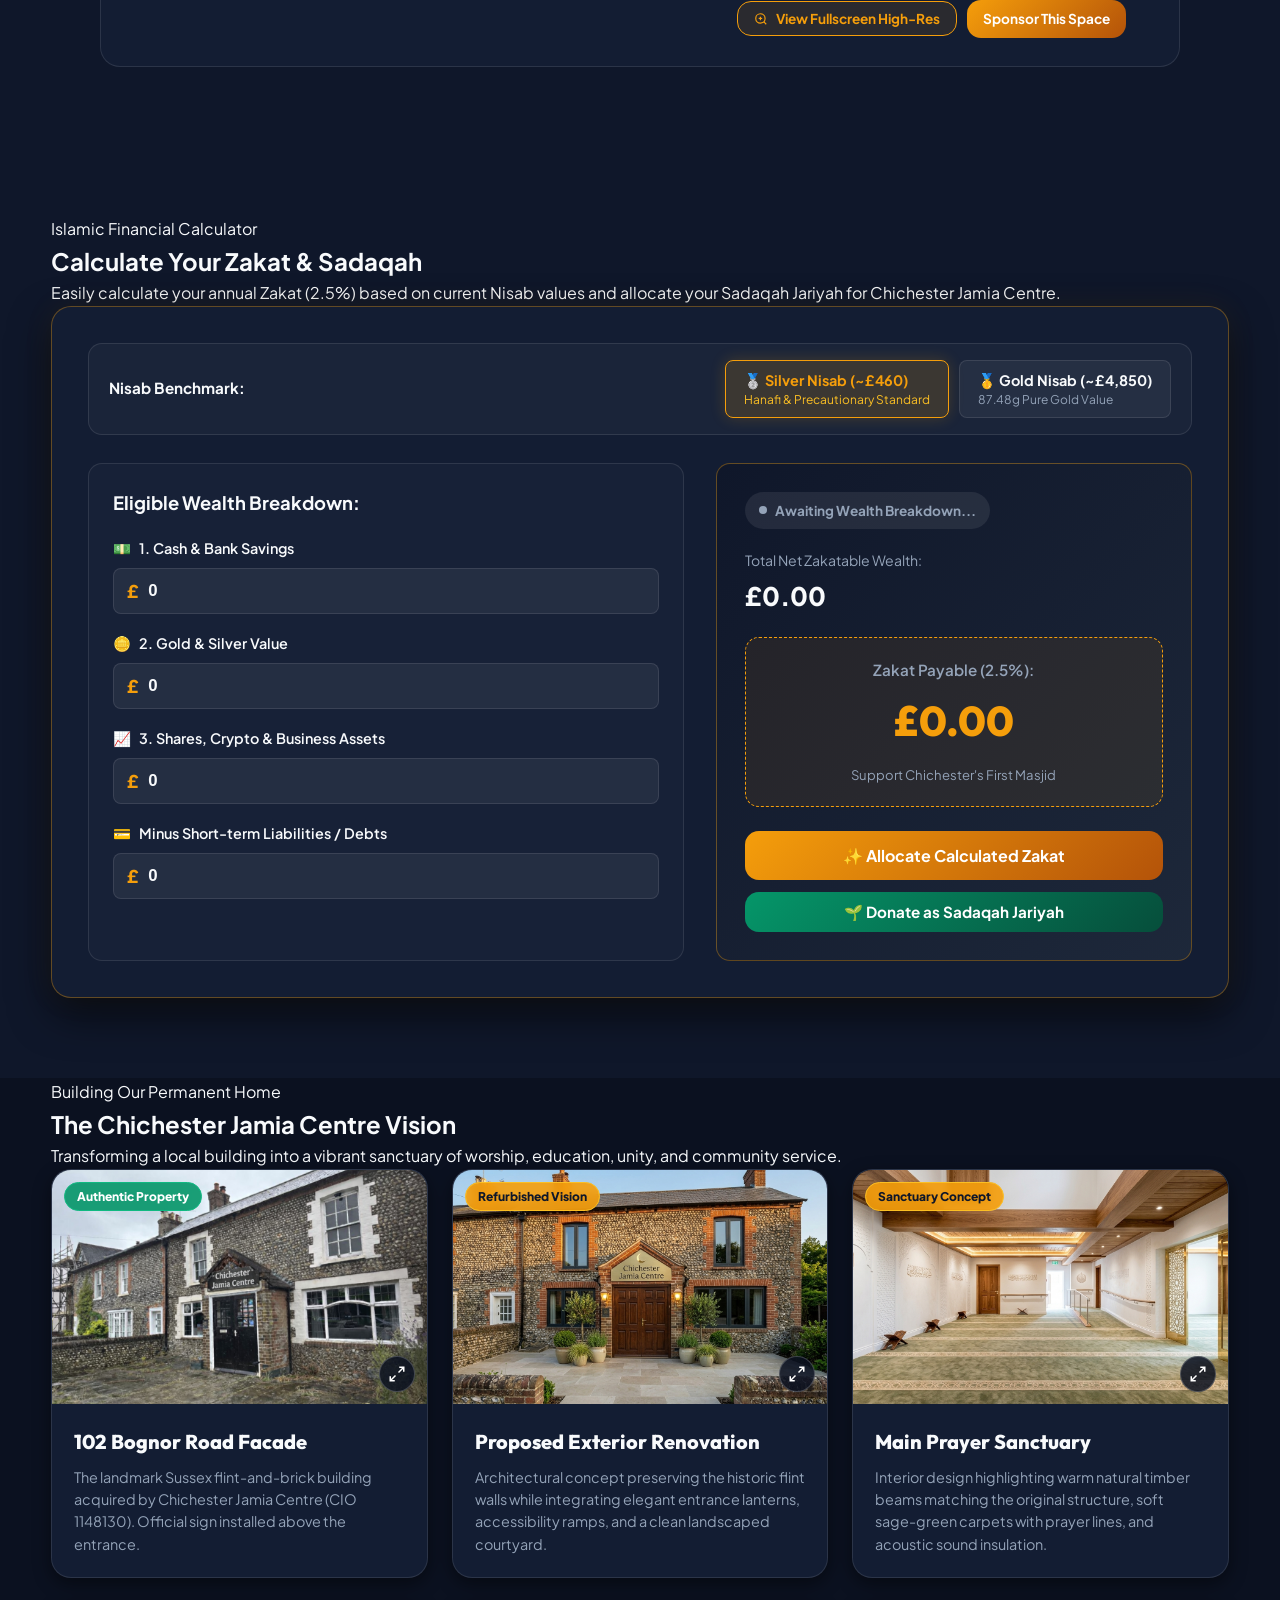
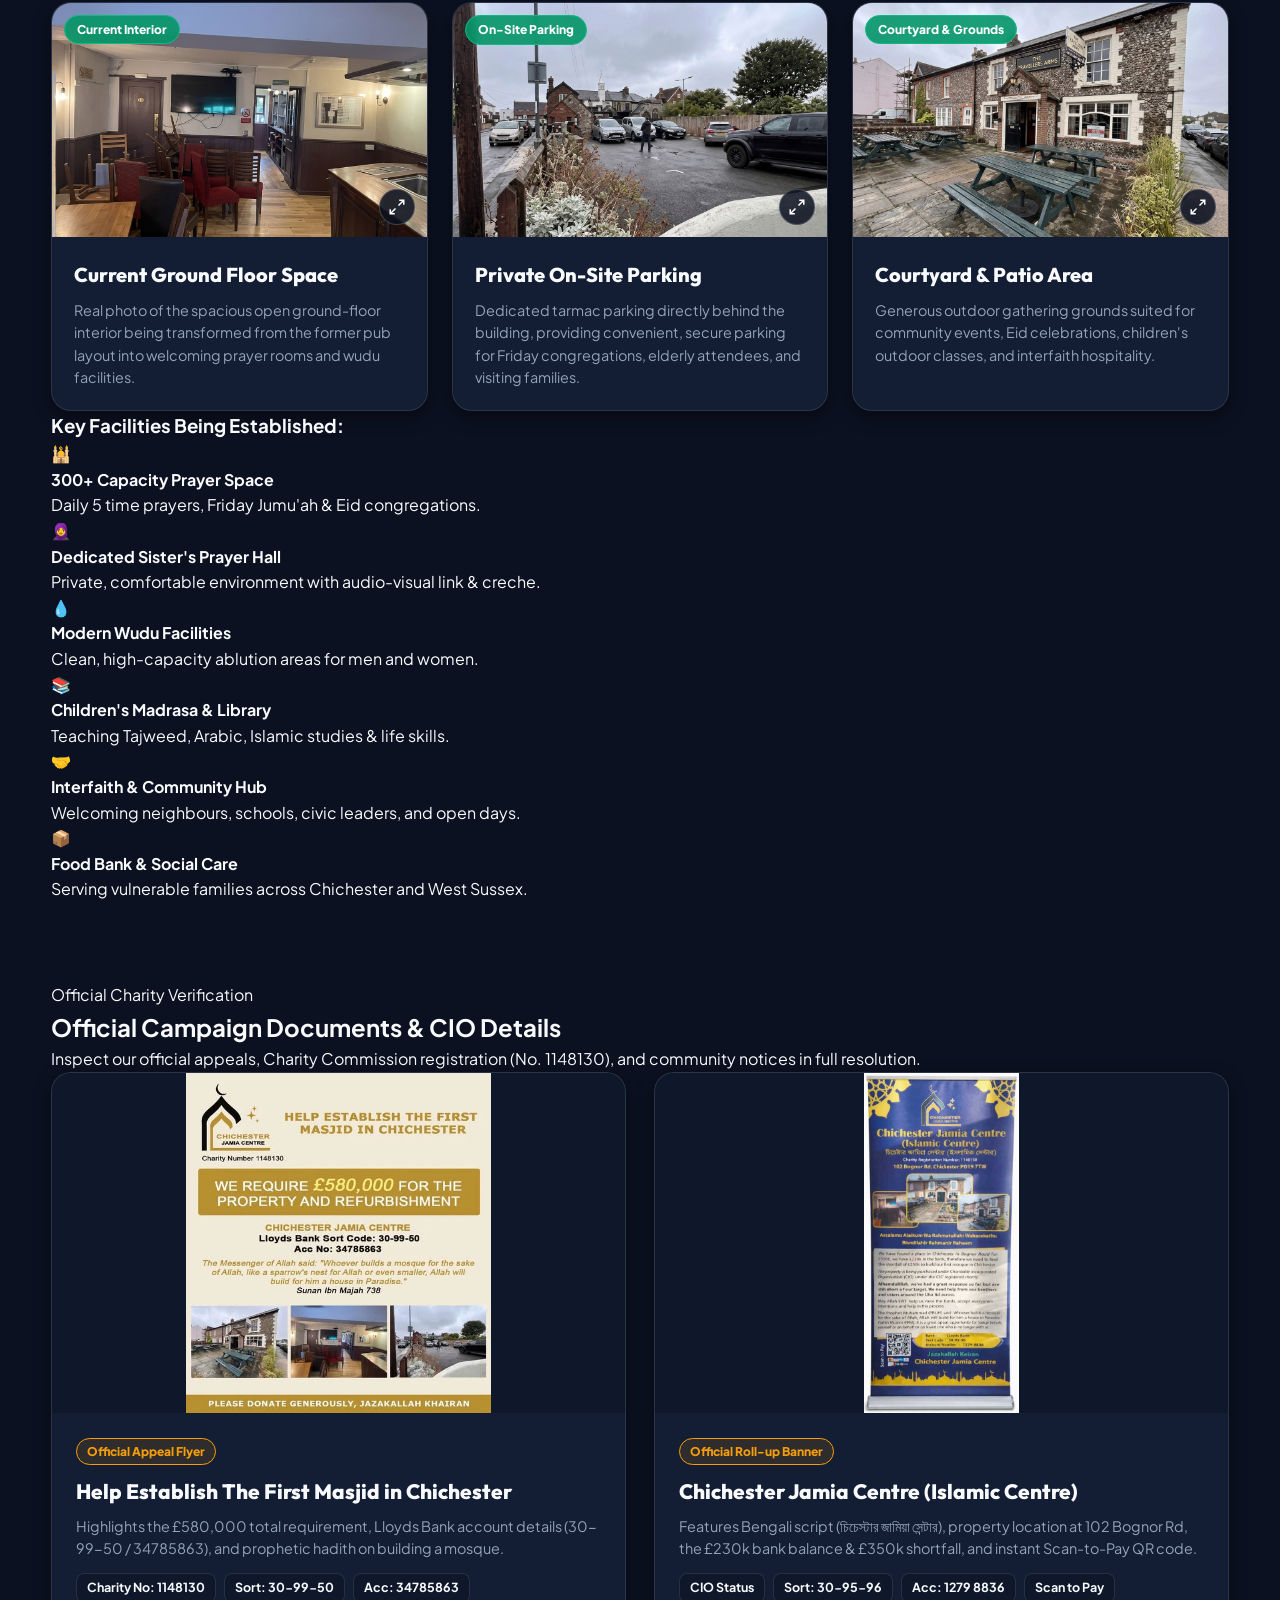
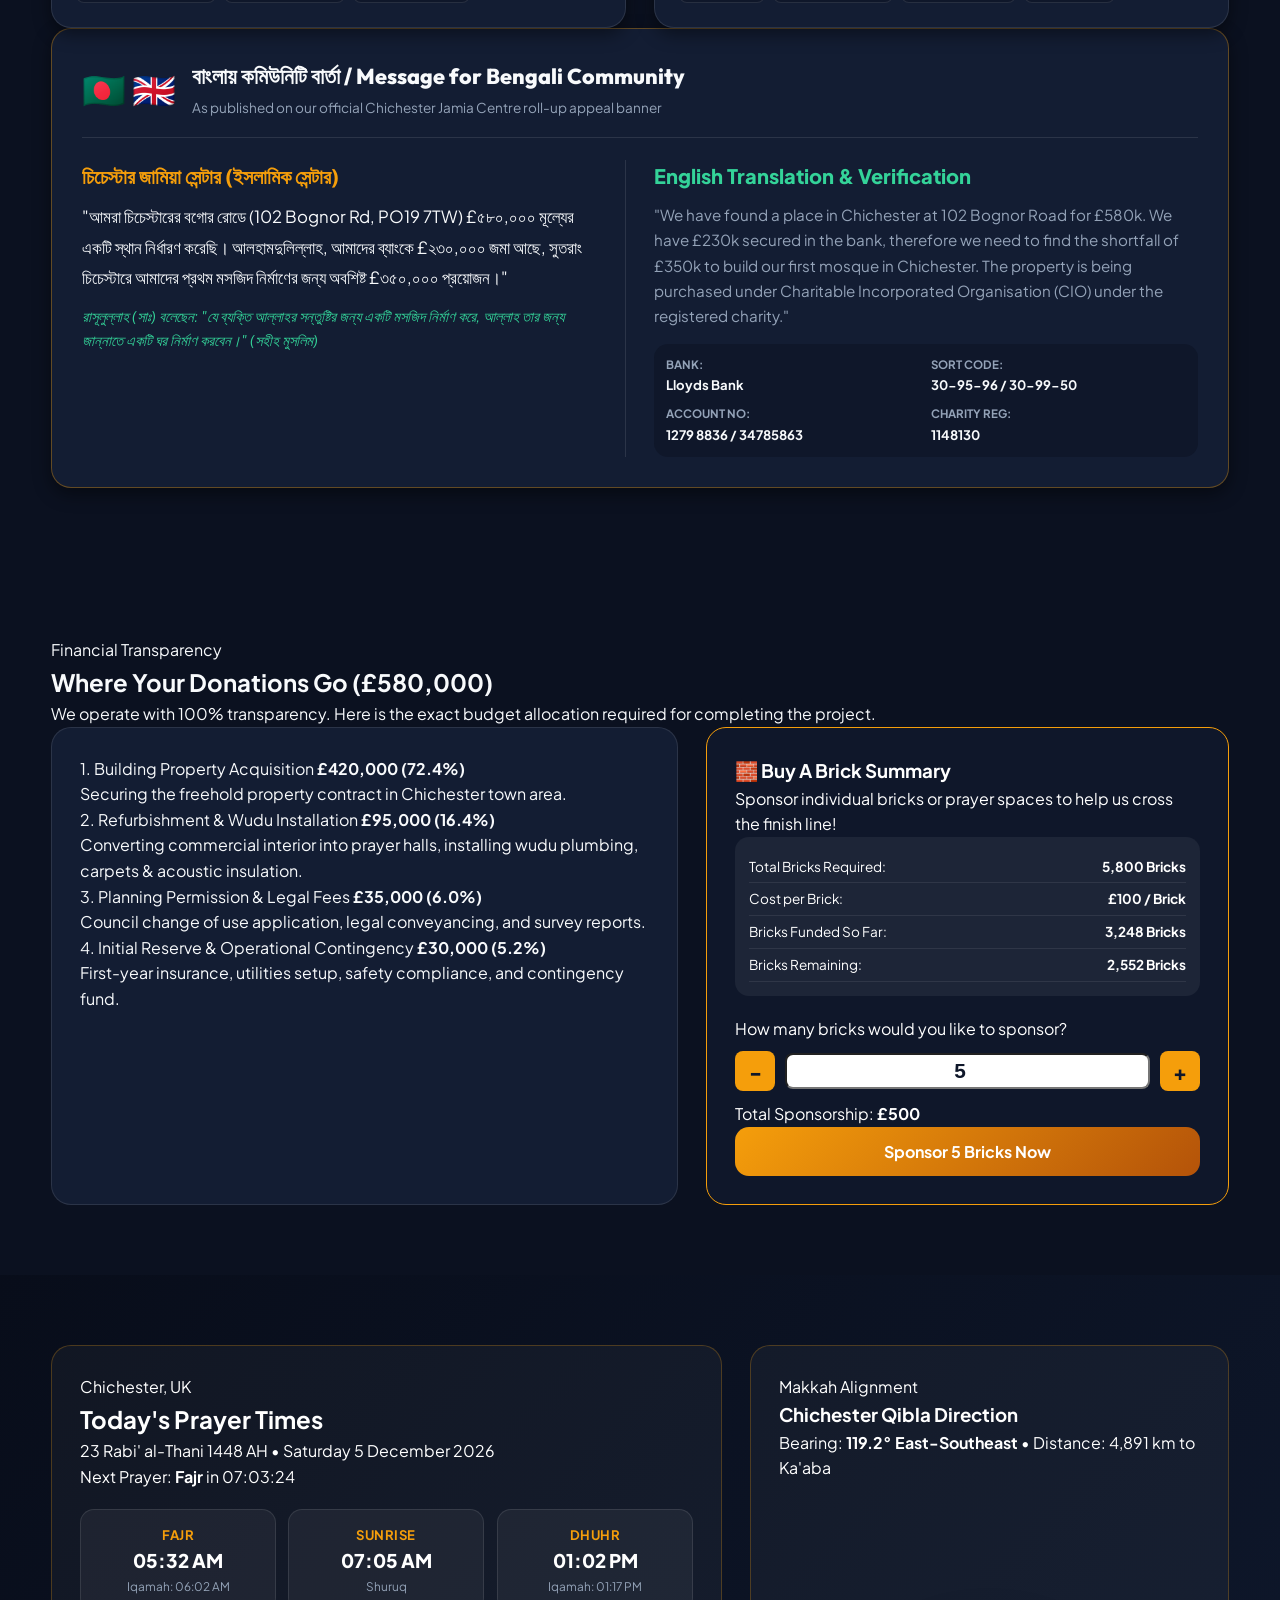
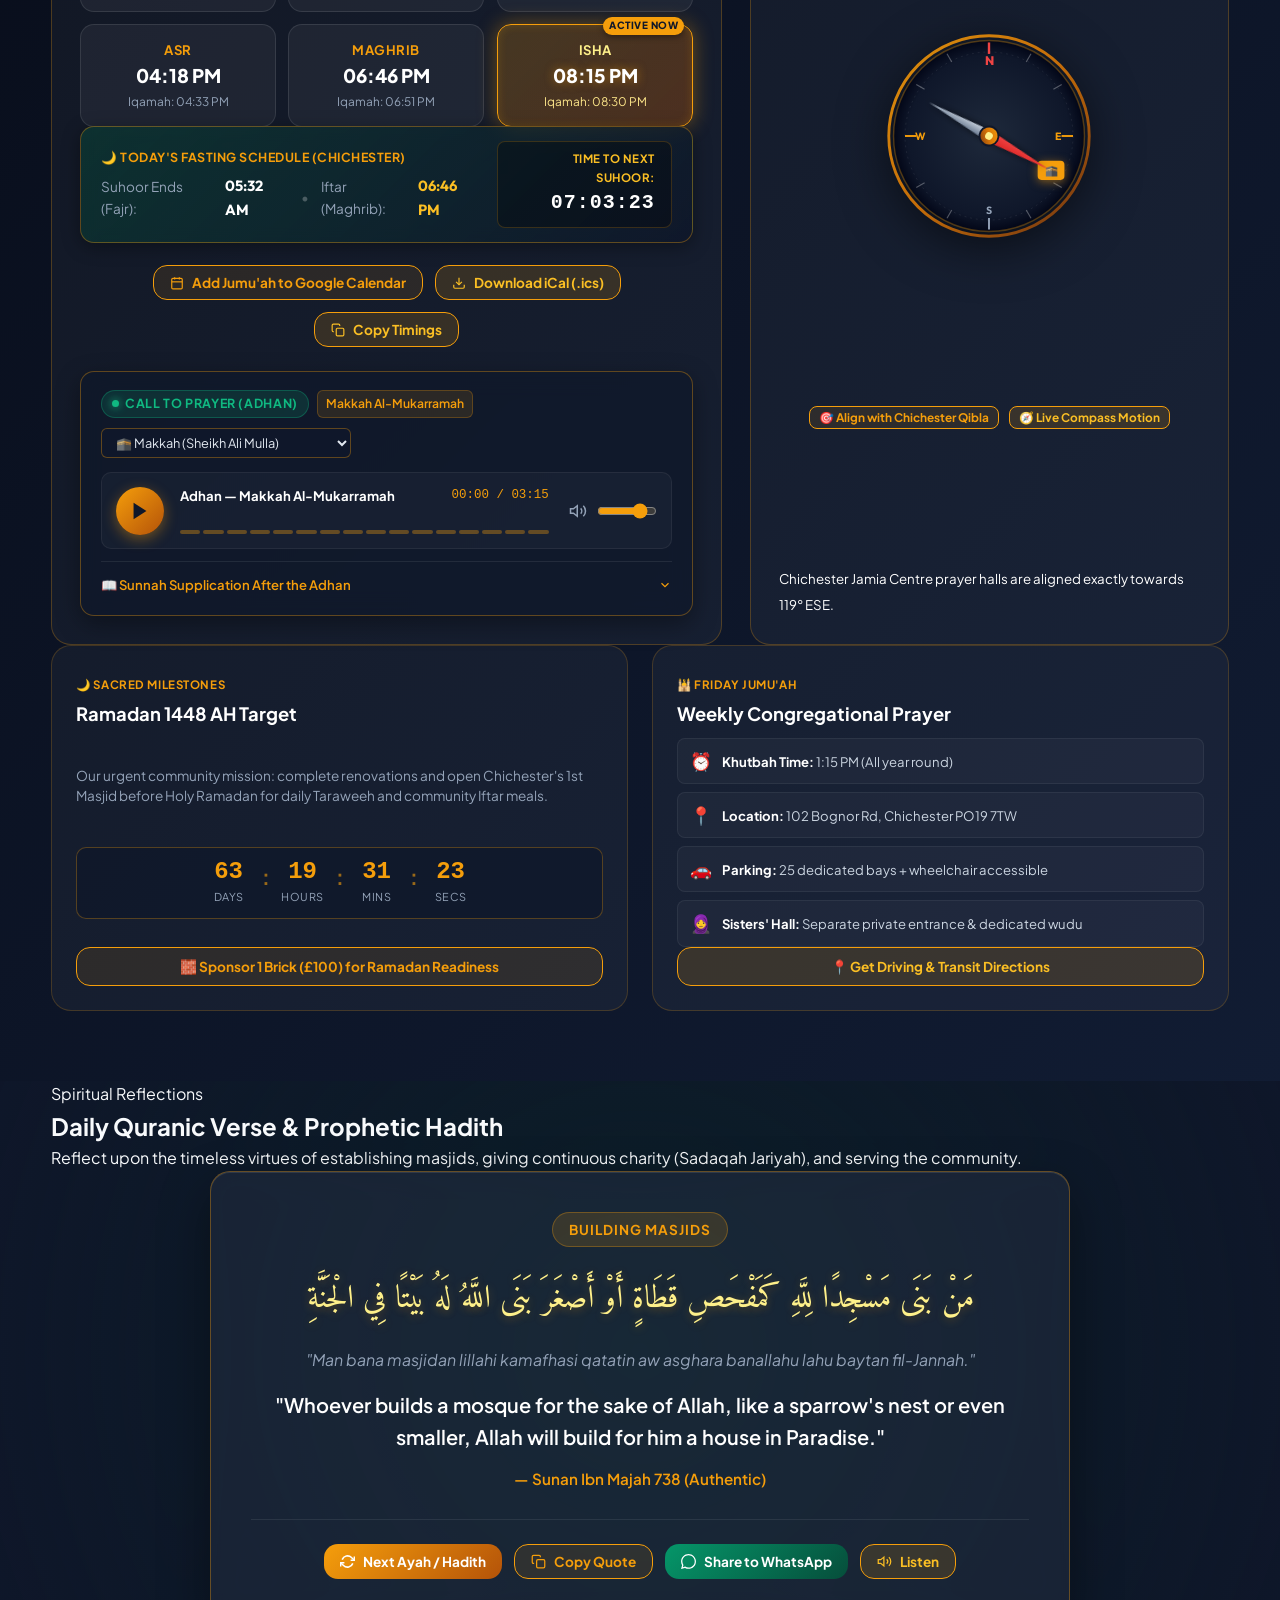
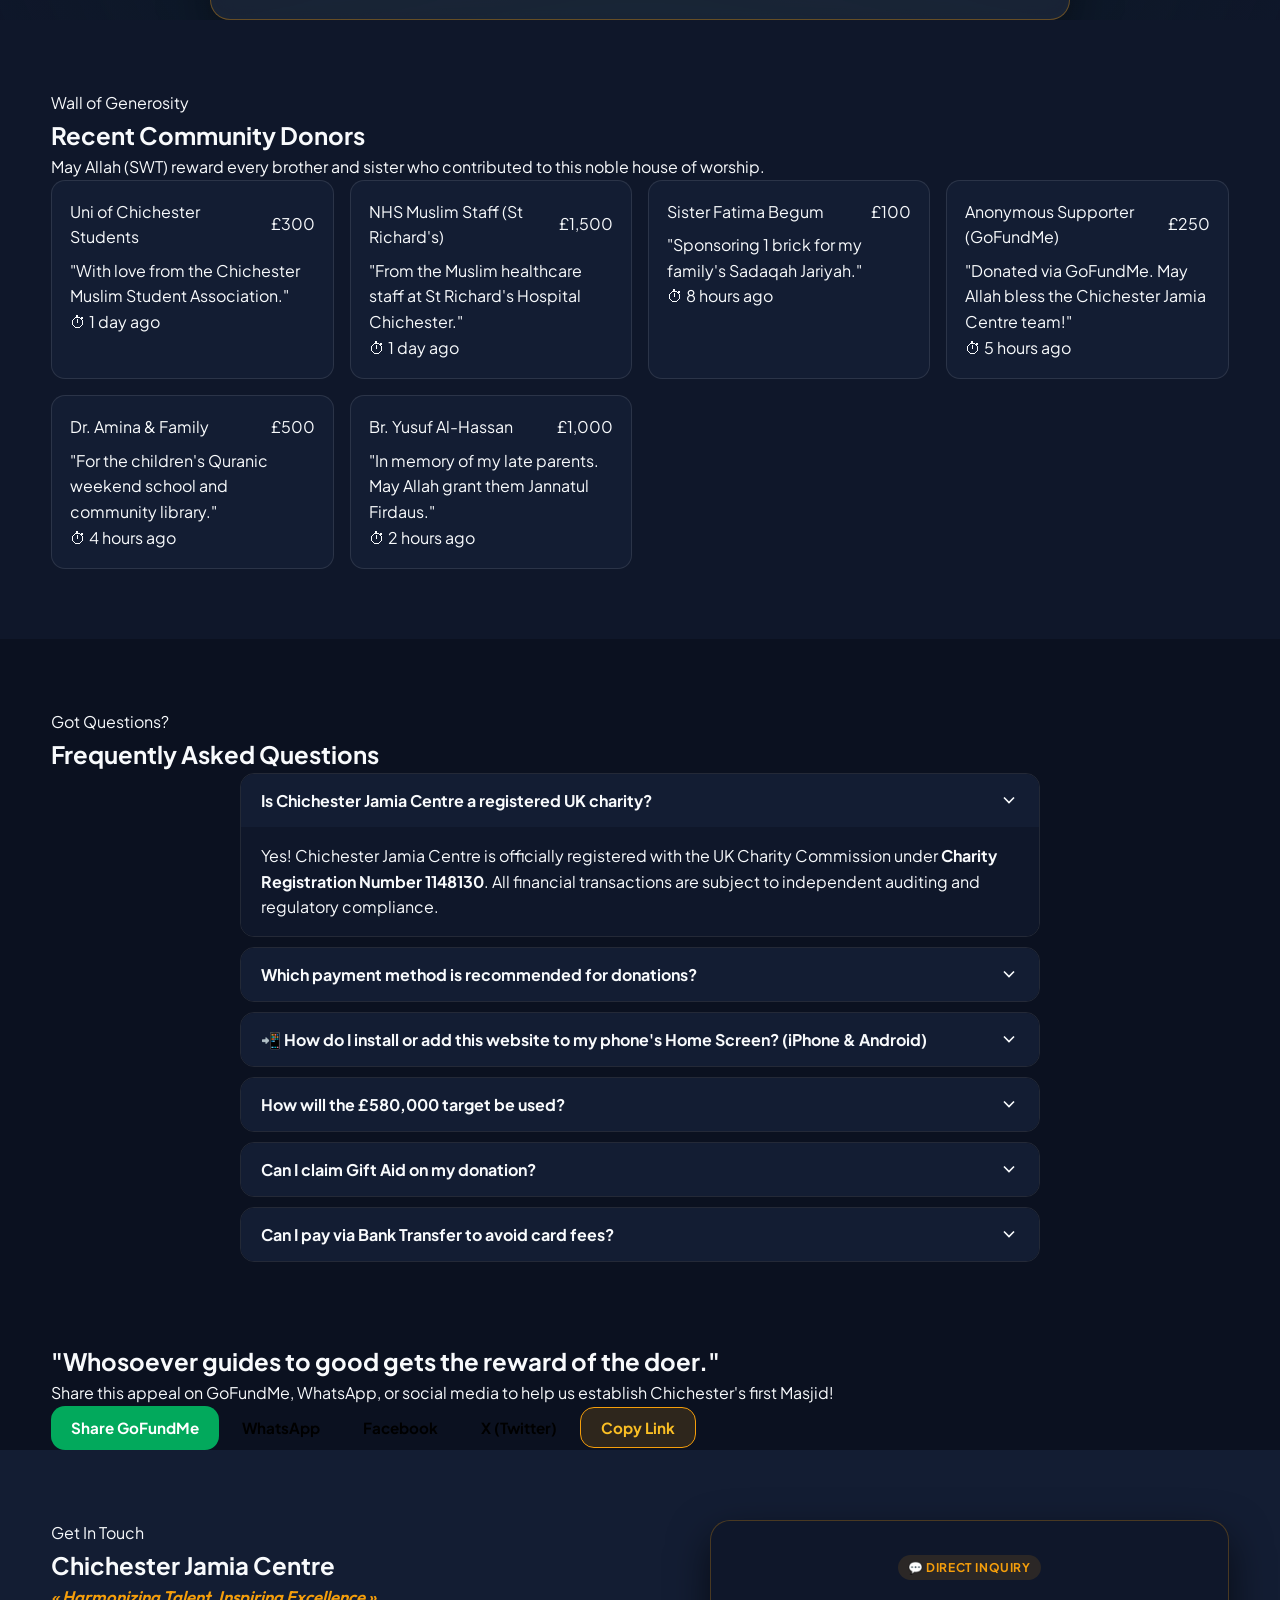
==== commit a7236214: "feat(ai-chat): add real-time multi-source web search & live Chichester weather capability" ====
--- a/index.html
+++ b/index.html
@@ -3156,6 +3156,7 @@
           </div>
         </div>
         <div class="ai-header-actions">
+          <button type="button" class="ai-header-action-btn" id="aiWebSearchHeaderBtn" title="Toggle Real-Time Web Search">🌐 Web Search</button>
           <button type="button" class="ai-header-action-btn" id="aiReportIssueHeaderBtn" title="Report a Website Issue / Bug directly here">🐞 Report Bug</button>
           <button type="button" class="ai-header-action-btn" id="aiClearChatBtn" title="Clear Chat History">🗑️</button>
           <button class="ai-sound-toggle" id="toggleSpeechBtn" title="Toggle AI Voice Aloud">🔊</button>
@@ -3168,7 +3169,7 @@
         <div class="ai-msg bot">
           <div class="ai-msg-bubble">
             <p>Assalamu Alaikum! 🌙 I am the <strong>Chichester Jamia Centre AI Assistant</strong>.</p>
-            <p>I can help you with today's <strong>Prayer Times &amp; Fasting</strong>, our <strong>£580k property appeal</strong>, <strong>interactive brick wall</strong>, <strong>GoFundMe &amp; Lloyds Bank details</strong>, or you can <strong>report a website bug directly here</strong>!</p>
+            <p>I can help you with today's <strong>Prayer Times &amp; Fasting</strong>, our <strong>£580k property appeal</strong>, <strong>interactive brick wall</strong>, <strong>GoFundMe &amp; Lloyds Bank details</strong>, <strong>live web search (weather &amp; local facts)</strong>, or you can <strong>report a website bug directly here</strong>!</p>
           </div>
           <span class="ai-msg-time">Just now</span>
         </div>
@@ -3177,6 +3178,8 @@
       <!-- Quick Chips -->
       <div class="ai-quick-chips">
         <button type="button" class="chip-btn" data-query="Today's prayer times in Chichester">🕌 Today's Prayer Times</button>
+        <button type="button" class="chip-btn" data-query="What is the weather like in Chichester right now?">🌦️ Chichester Weather</button>
+        <button type="button" class="chip-btn" data-query="Search the web for Chichester Cathedral and historic city walls">🌐 Search Web</button>
         <button type="button" class="chip-btn" data-query="How to donate via GoFundMe">❤️ GoFundMe Link</button>
         <button type="button" class="chip-btn" data-query="Bank transfer details">🏦 Bank Sort Code</button>
         <button type="button" class="chip-btn" data-query="How does the brick builder work?">🧱 Build A Brick</button>
@@ -3188,7 +3191,7 @@
 
       <!-- Chat Input Form -->
       <form id="aiChatForm" class="ai-chat-input-row">
-        <input type="text" id="aiChatInput" class="ai-chat-control" placeholder="Ask a question about the project..."
+        <input type="text" id="aiChatInput" class="ai-chat-control" placeholder="Ask a question, check Chichester weather, or search..."
           required autocomplete="off">
         <button type="submit" class="btn-ai-send" aria-label="Send message">
           <svg width="18" height="18" viewBox="0 0 24 24" fill="none" stroke="currentColor" stroke-width="2.5">
@@ -4053,7 +4056,7 @@
   </div>
 
   <!-- JavaScript -->
-  <script src="app.js?v=16"></script>
+  <script src="app.js?v=17"></script>
 </body>
 
 </html>
--- a/style.css
+++ b/style.css
@@ -2022,6 +2022,69 @@
   background: rgba(245, 158, 11, 0.25);
   border-color: var(--accent-gold);
   color: var(--accent-gold);
+}
+.ai-header-action-btn.active {
+  background: rgba(16, 185, 129, 0.28);
+  border-color: #10b981;
+  color: #6ee7b7;
+  box-shadow: 0 0 10px rgba(16, 185, 129, 0.35);
+}
+
+.ai-search-indicator {
+  display: inline-flex;
+  align-items: center;
+  gap: 7px;
+  font-size: 0.78rem;
+  color: #38bdf8;
+  padding: 4px 10px;
+  background: rgba(56, 189, 248, 0.12);
+  border: 1px solid rgba(56, 189, 248, 0.25);
+  border-radius: 999px;
+  margin-bottom: 6px;
+}
+.ai-search-radar {
+  display: inline-block;
+  width: 7px;
+  height: 7px;
+  border-radius: 50%;
+  background: #38bdf8;
+  box-shadow: 0 0 0 rgba(56, 189, 248, 0.6);
+  animation: radarPulse 1.4s infinite ease-out;
+}
+@keyframes radarPulse {
+  0% { box-shadow: 0 0 0 0 rgba(56, 189, 248, 0.8); }
+  70% { box-shadow: 0 0 0 8px rgba(56, 189, 248, 0); }
+  100% { box-shadow: 0 0 0 0 rgba(56, 189, 248, 0); }
+}
+.ai-sources-bar {
+  display: flex;
+  flex-wrap: wrap;
+  align-items: center;
+  gap: 6px;
+  margin-top: 10px;
+  padding-top: 8px;
+  border-top: 1px dashed rgba(255, 255, 255, 0.15);
+  font-size: 0.75rem;
+  color: #94a3b8;
+}
+.ai-source-chip {
+  display: inline-flex;
+  align-items: center;
+  gap: 4px;
+  background: rgba(255, 255, 255, 0.08);
+  border: 1px solid rgba(255, 255, 255, 0.15);
+  color: #cbd5e1;
+  text-decoration: none;
+  padding: 2px 8px;
+  border-radius: 4px;
+  font-size: 0.72rem;
+  transition: all 0.2s ease;
+}
+.ai-source-chip:hover {
+  background: rgba(245, 158, 11, 0.2);
+  border-color: var(--accent-gold);
+  color: var(--accent-gold);
+  text-decoration: none;
 }
 
 /* In-Chat Bug / Issue Reporting Card */
